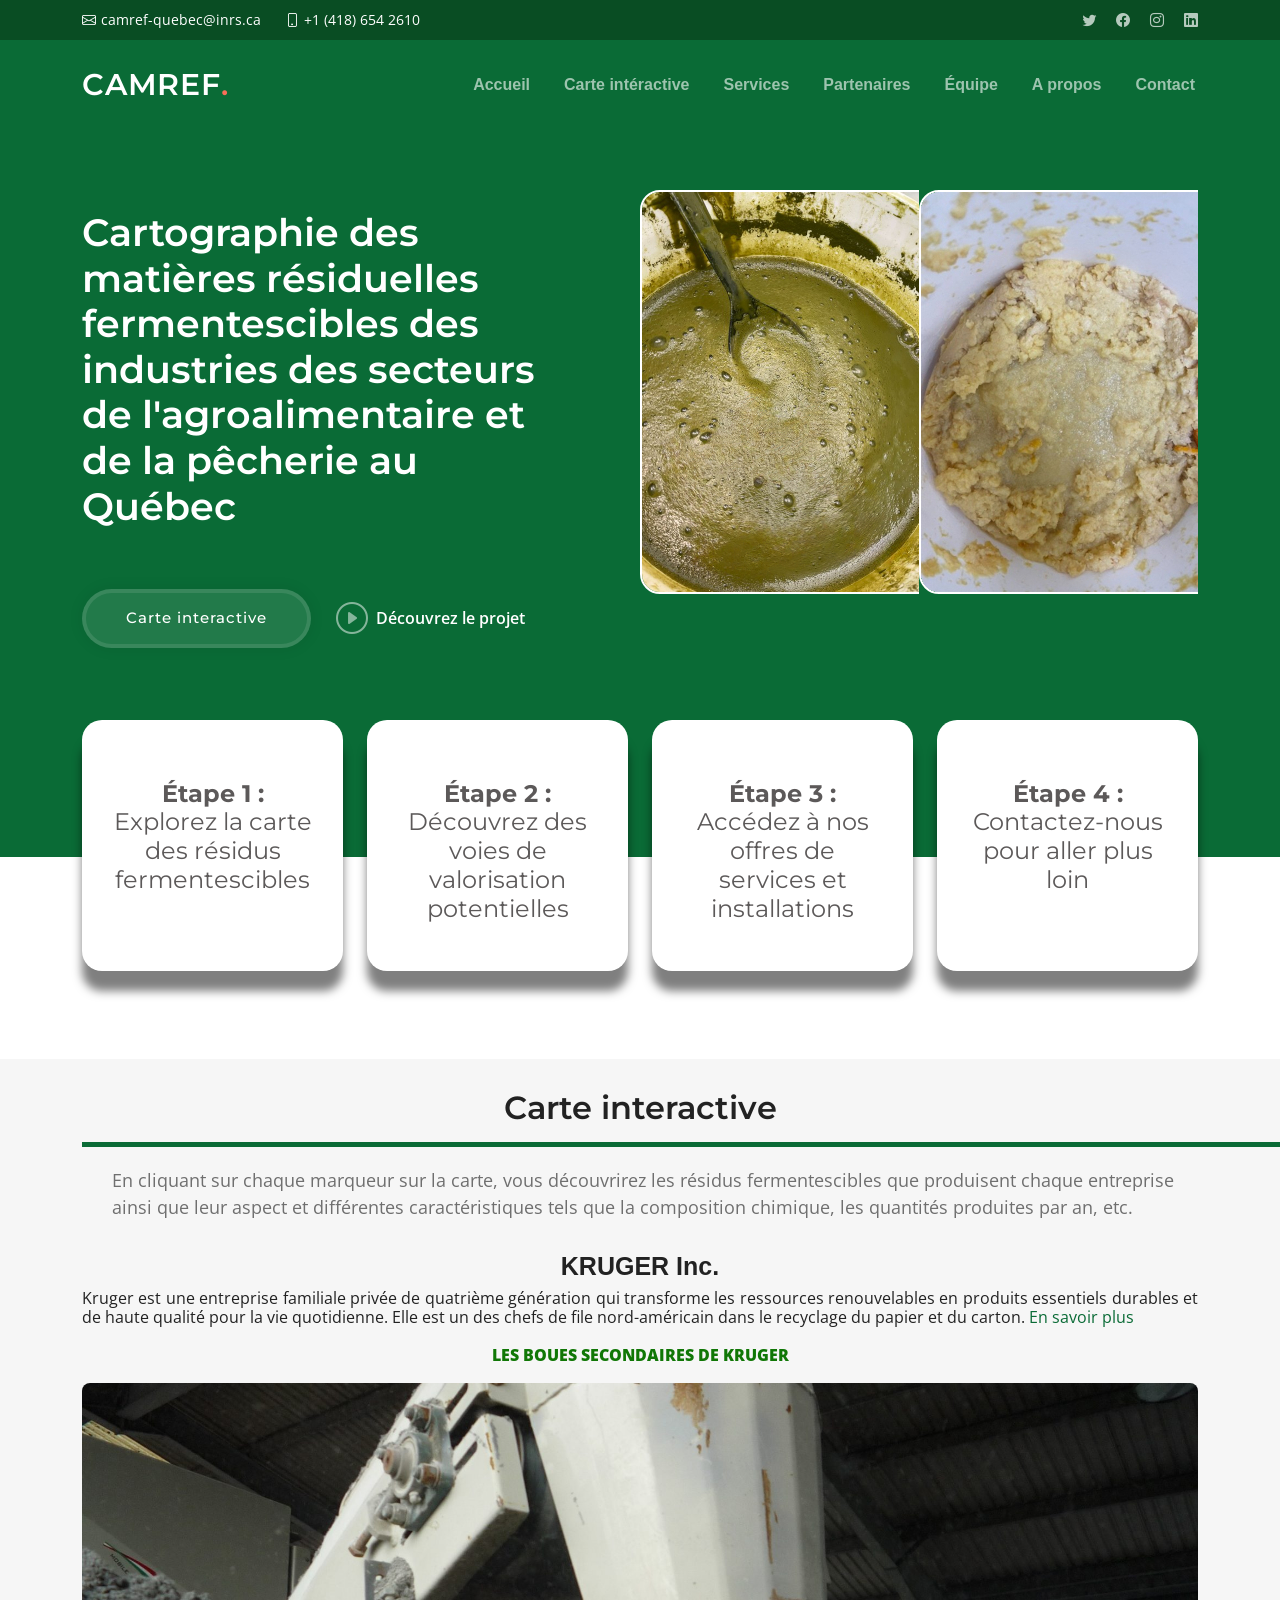
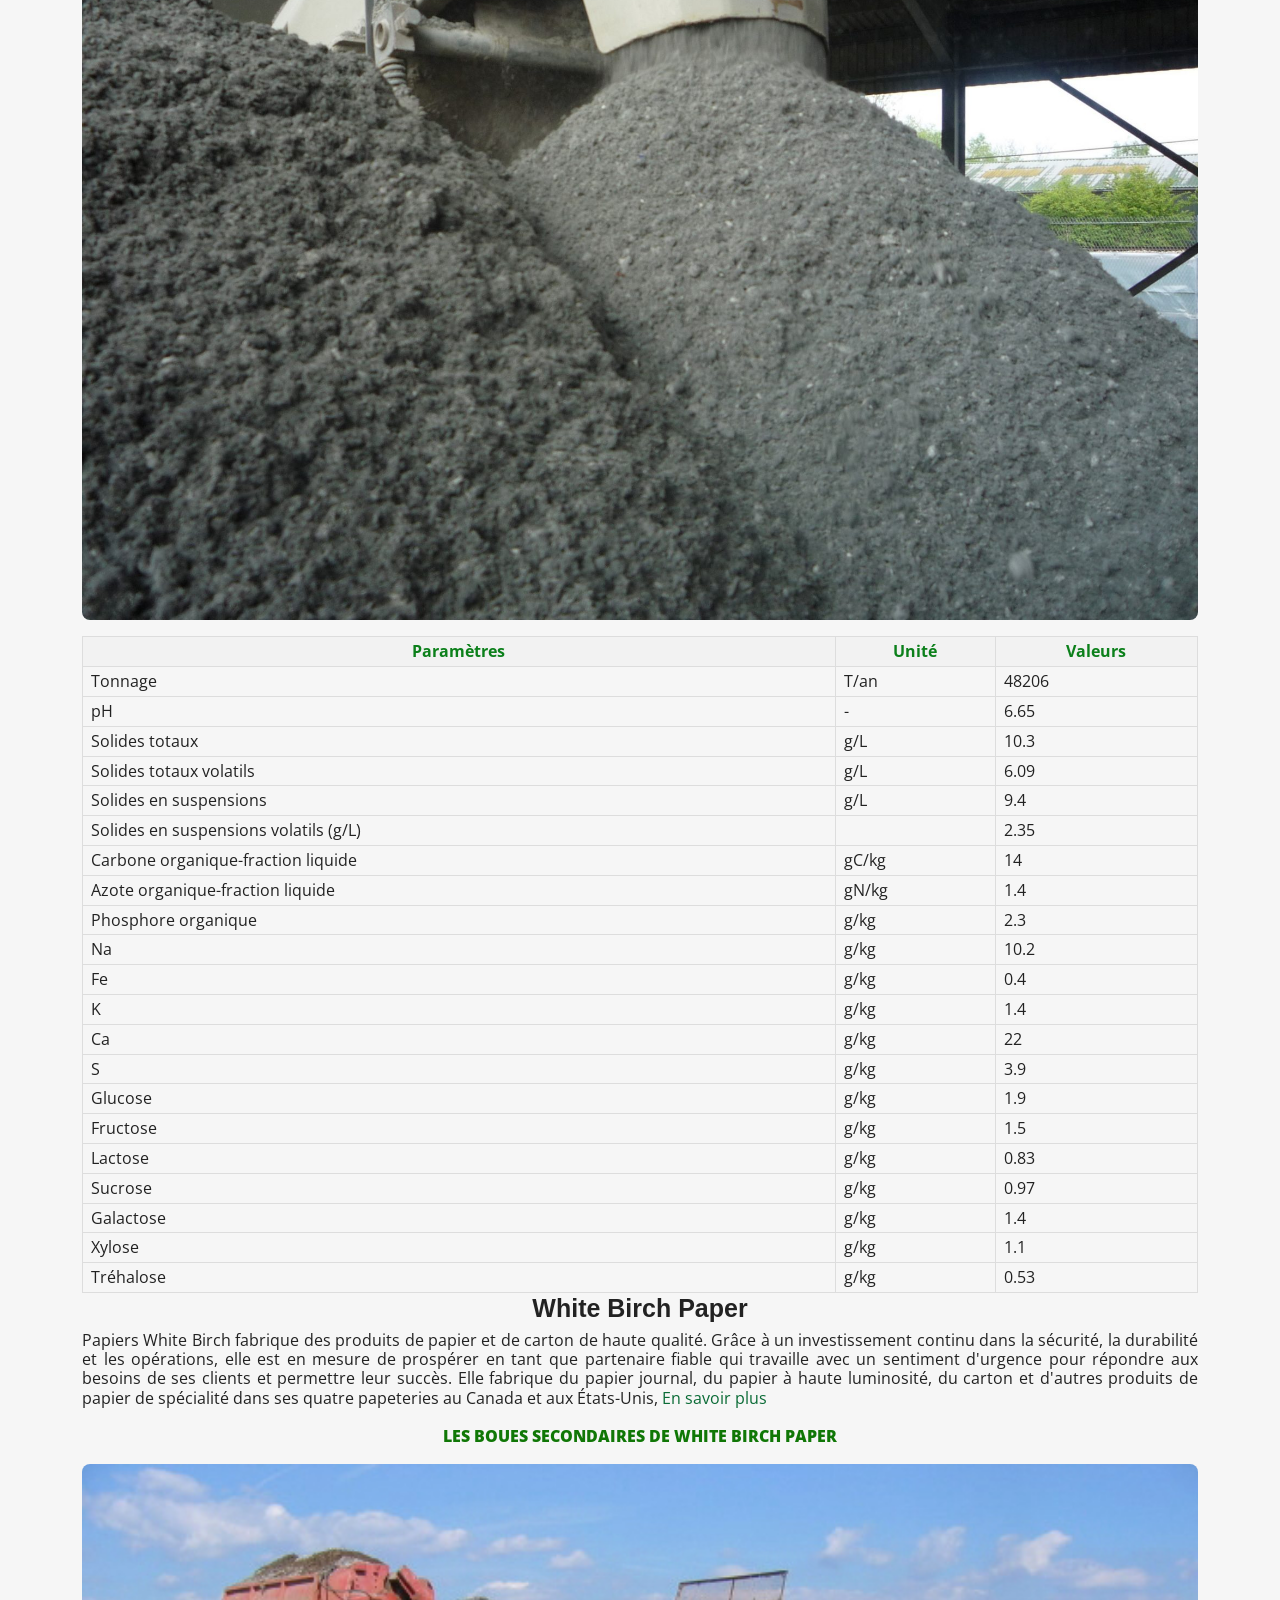
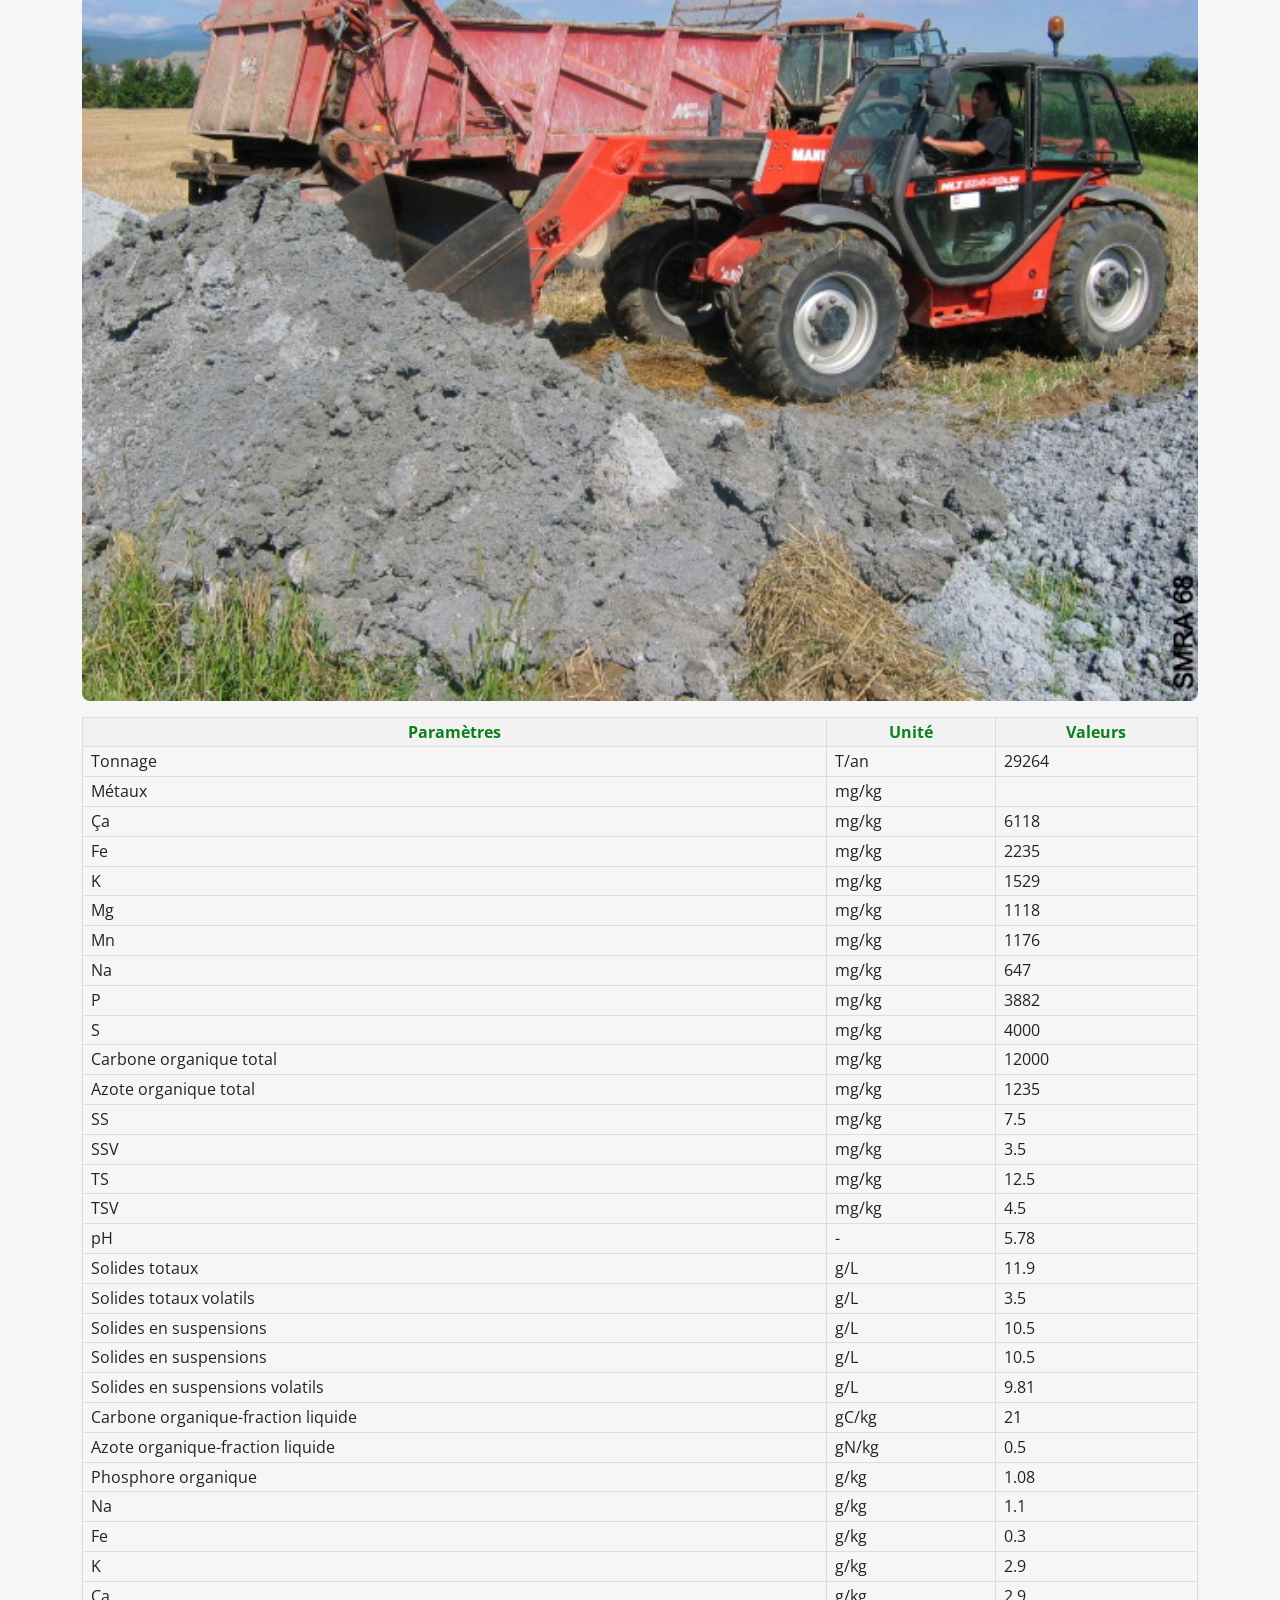
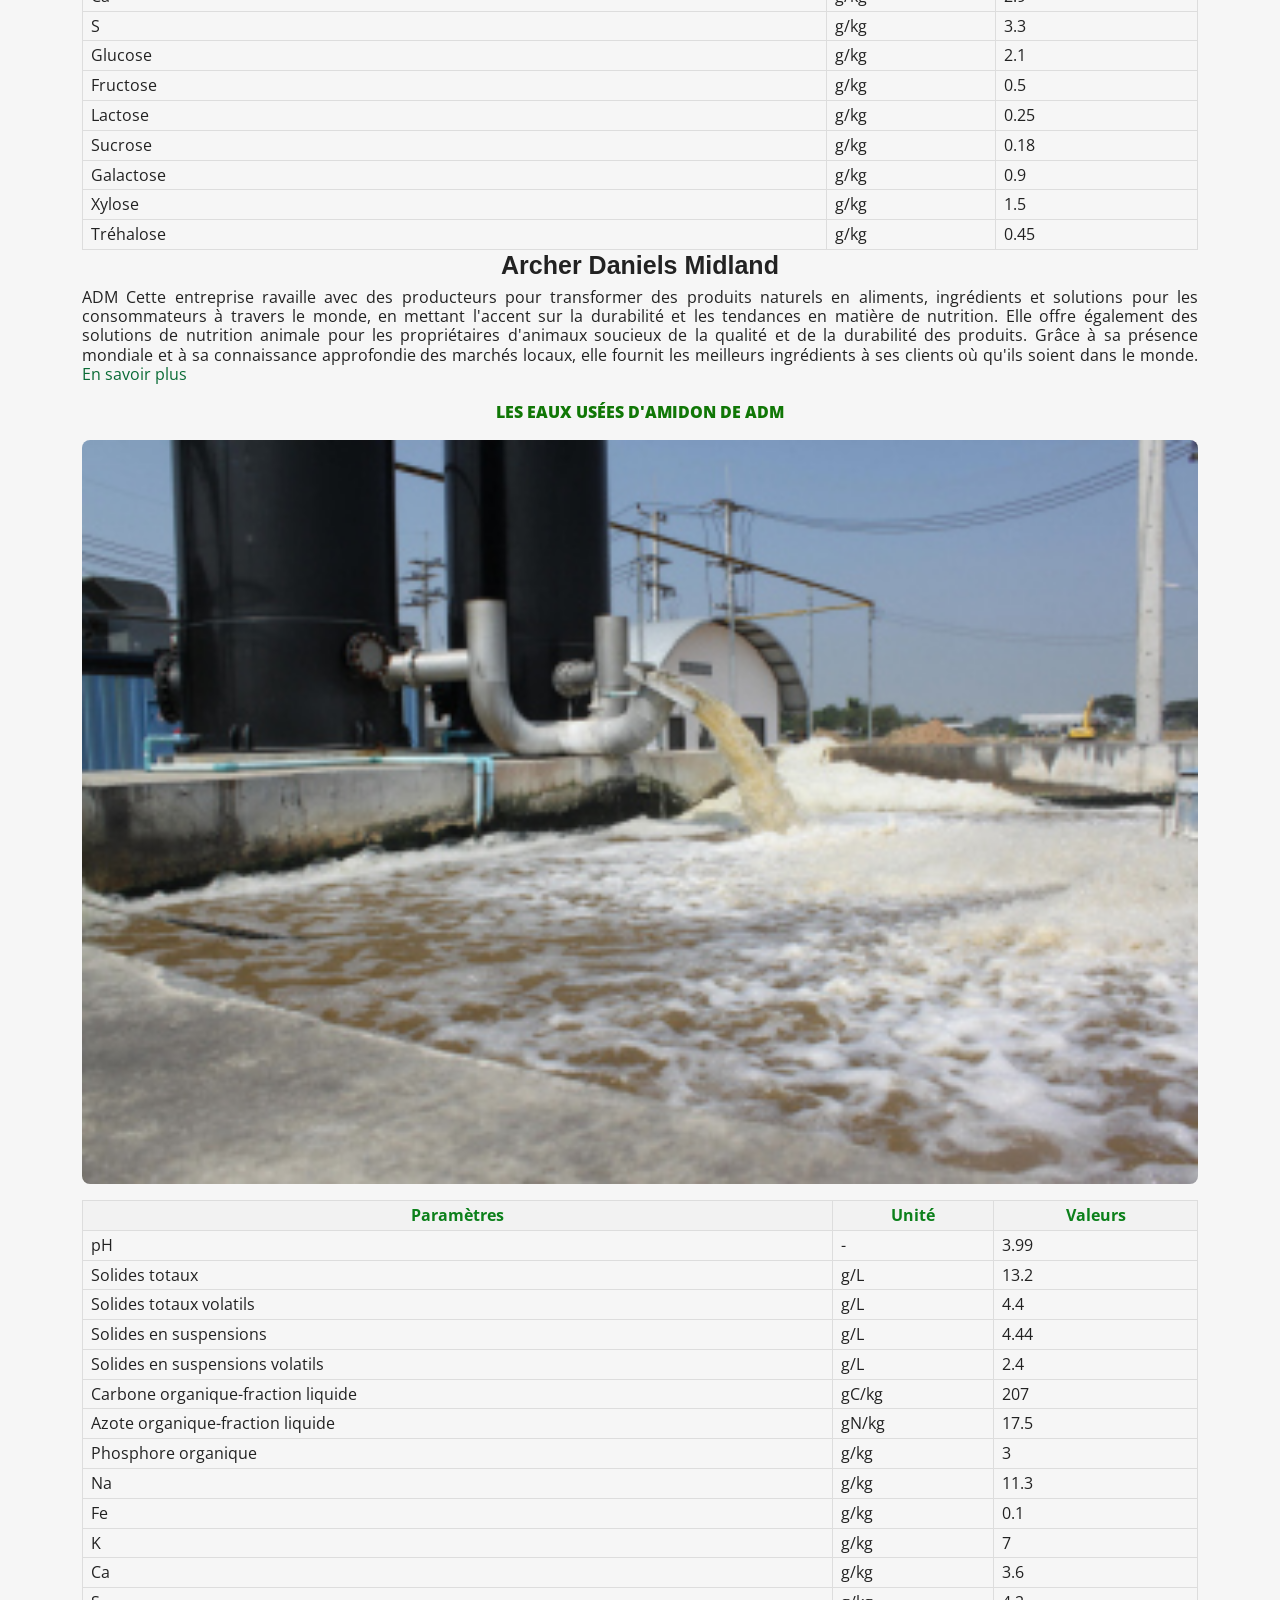
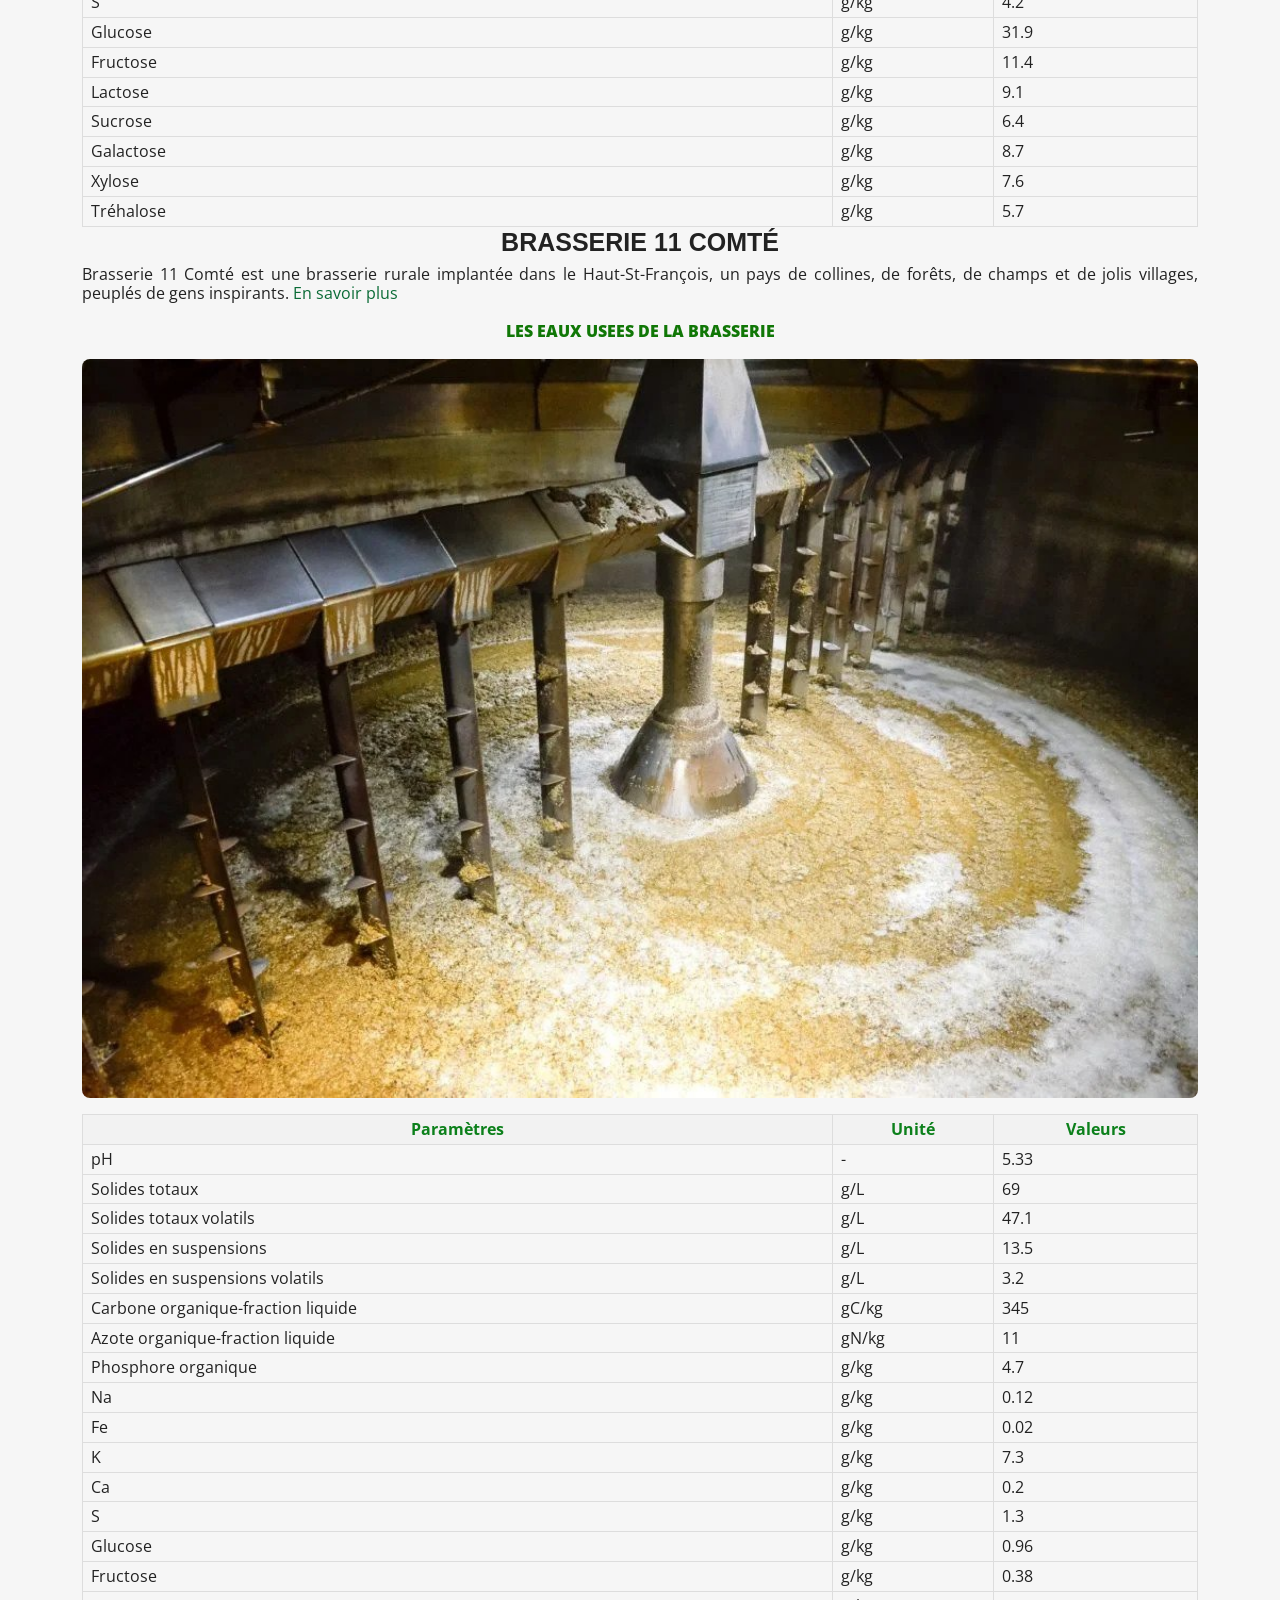
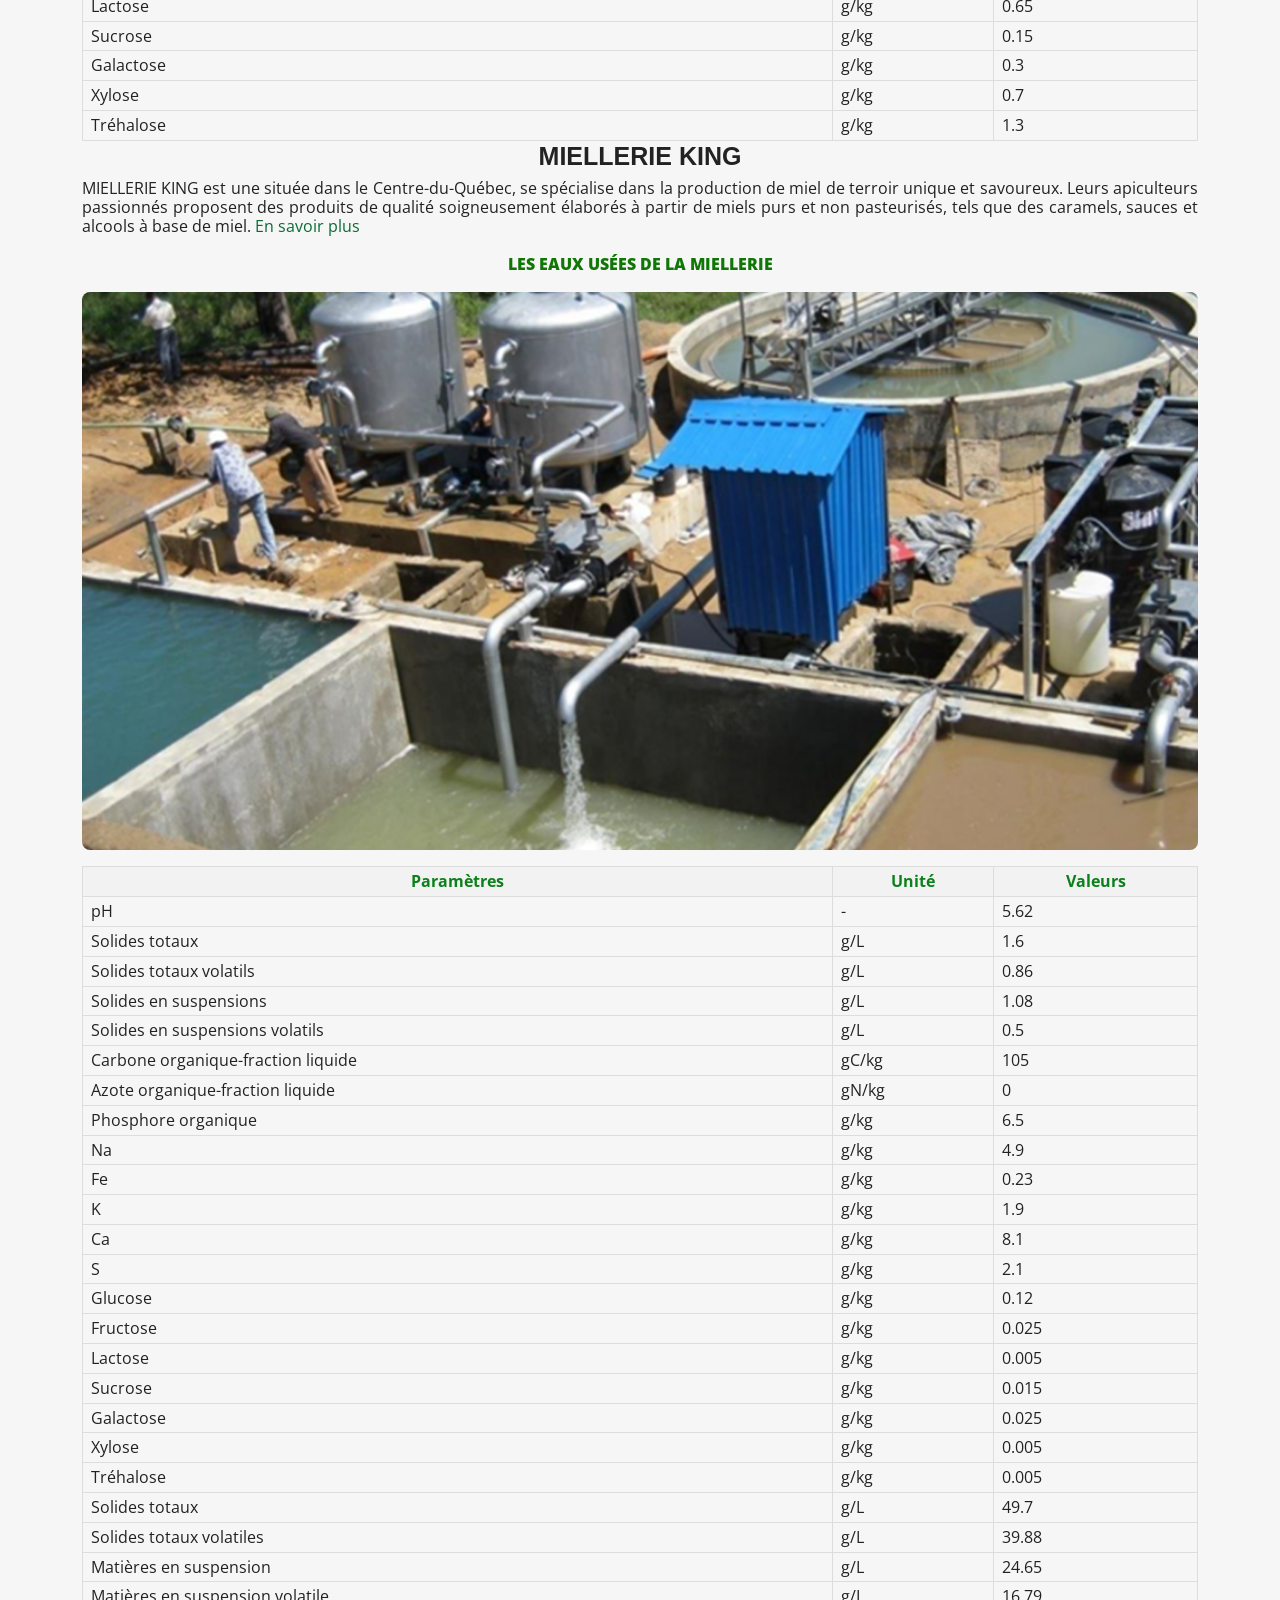
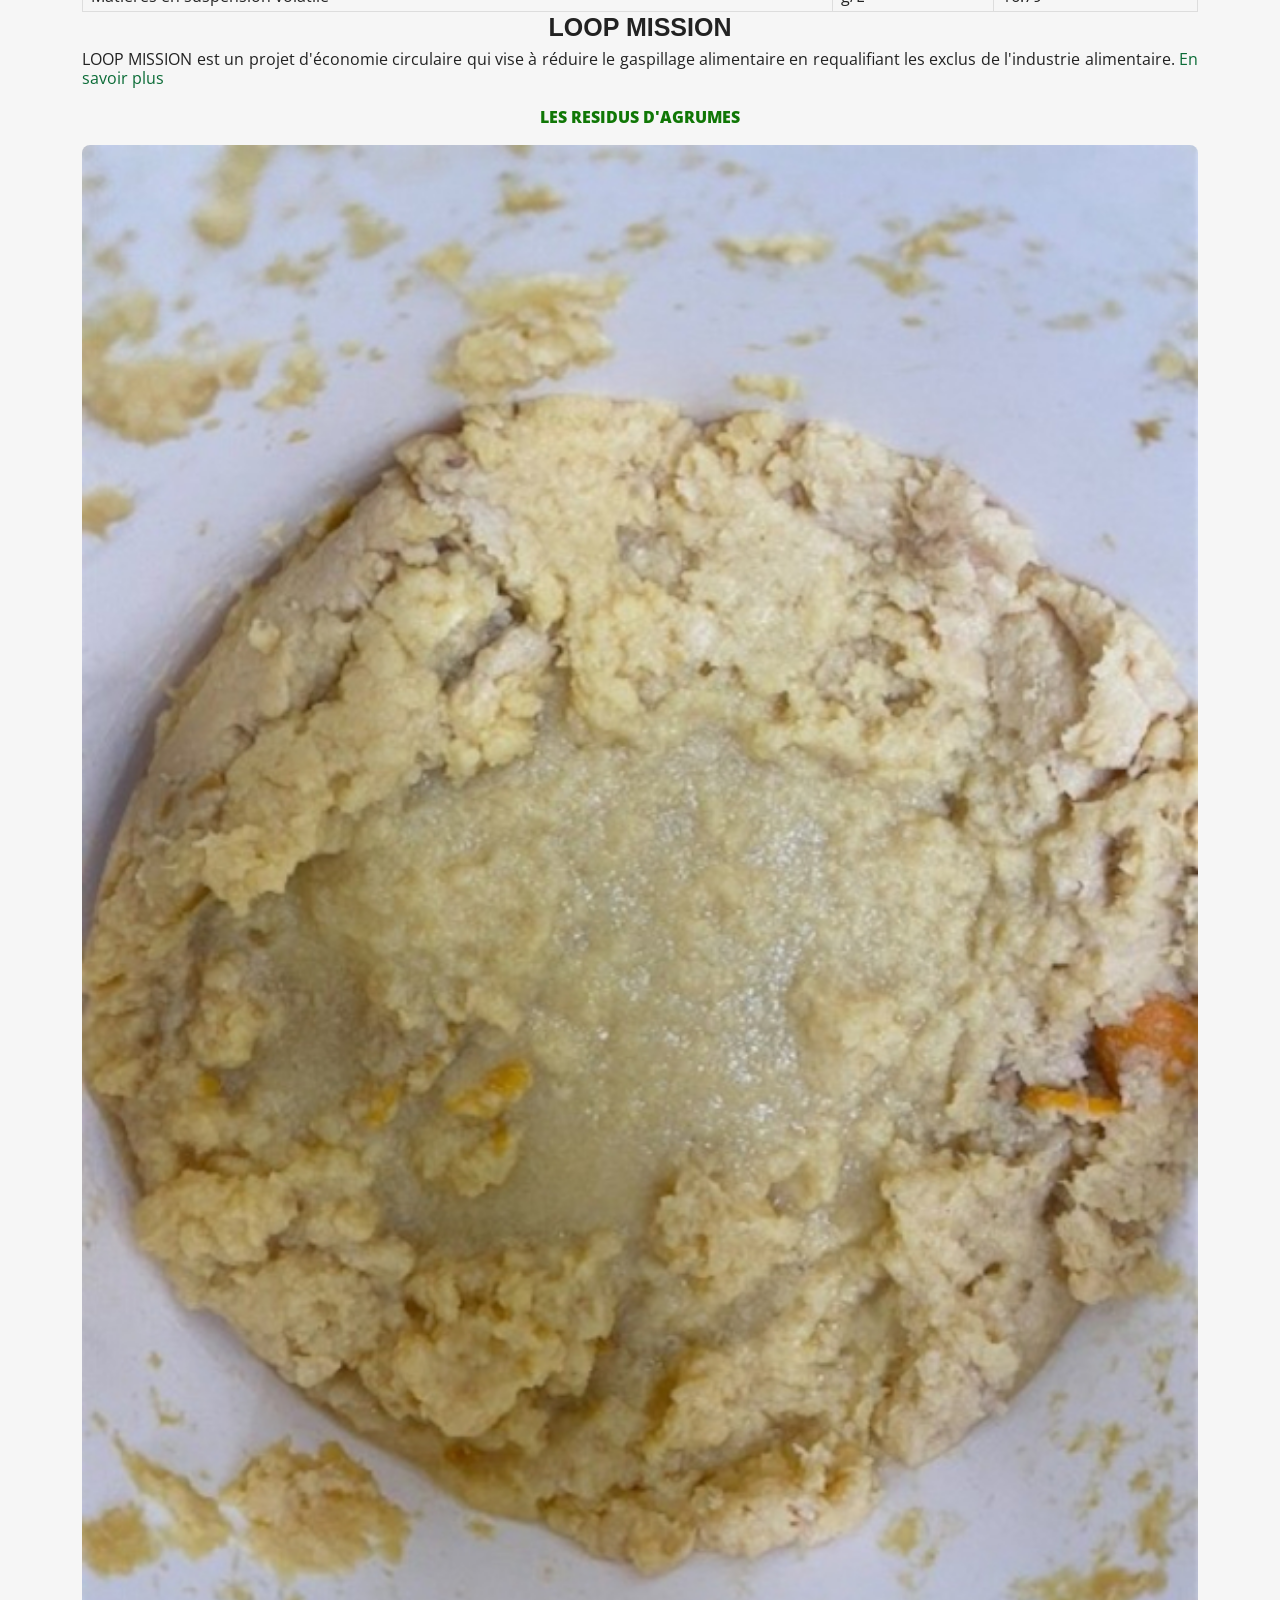
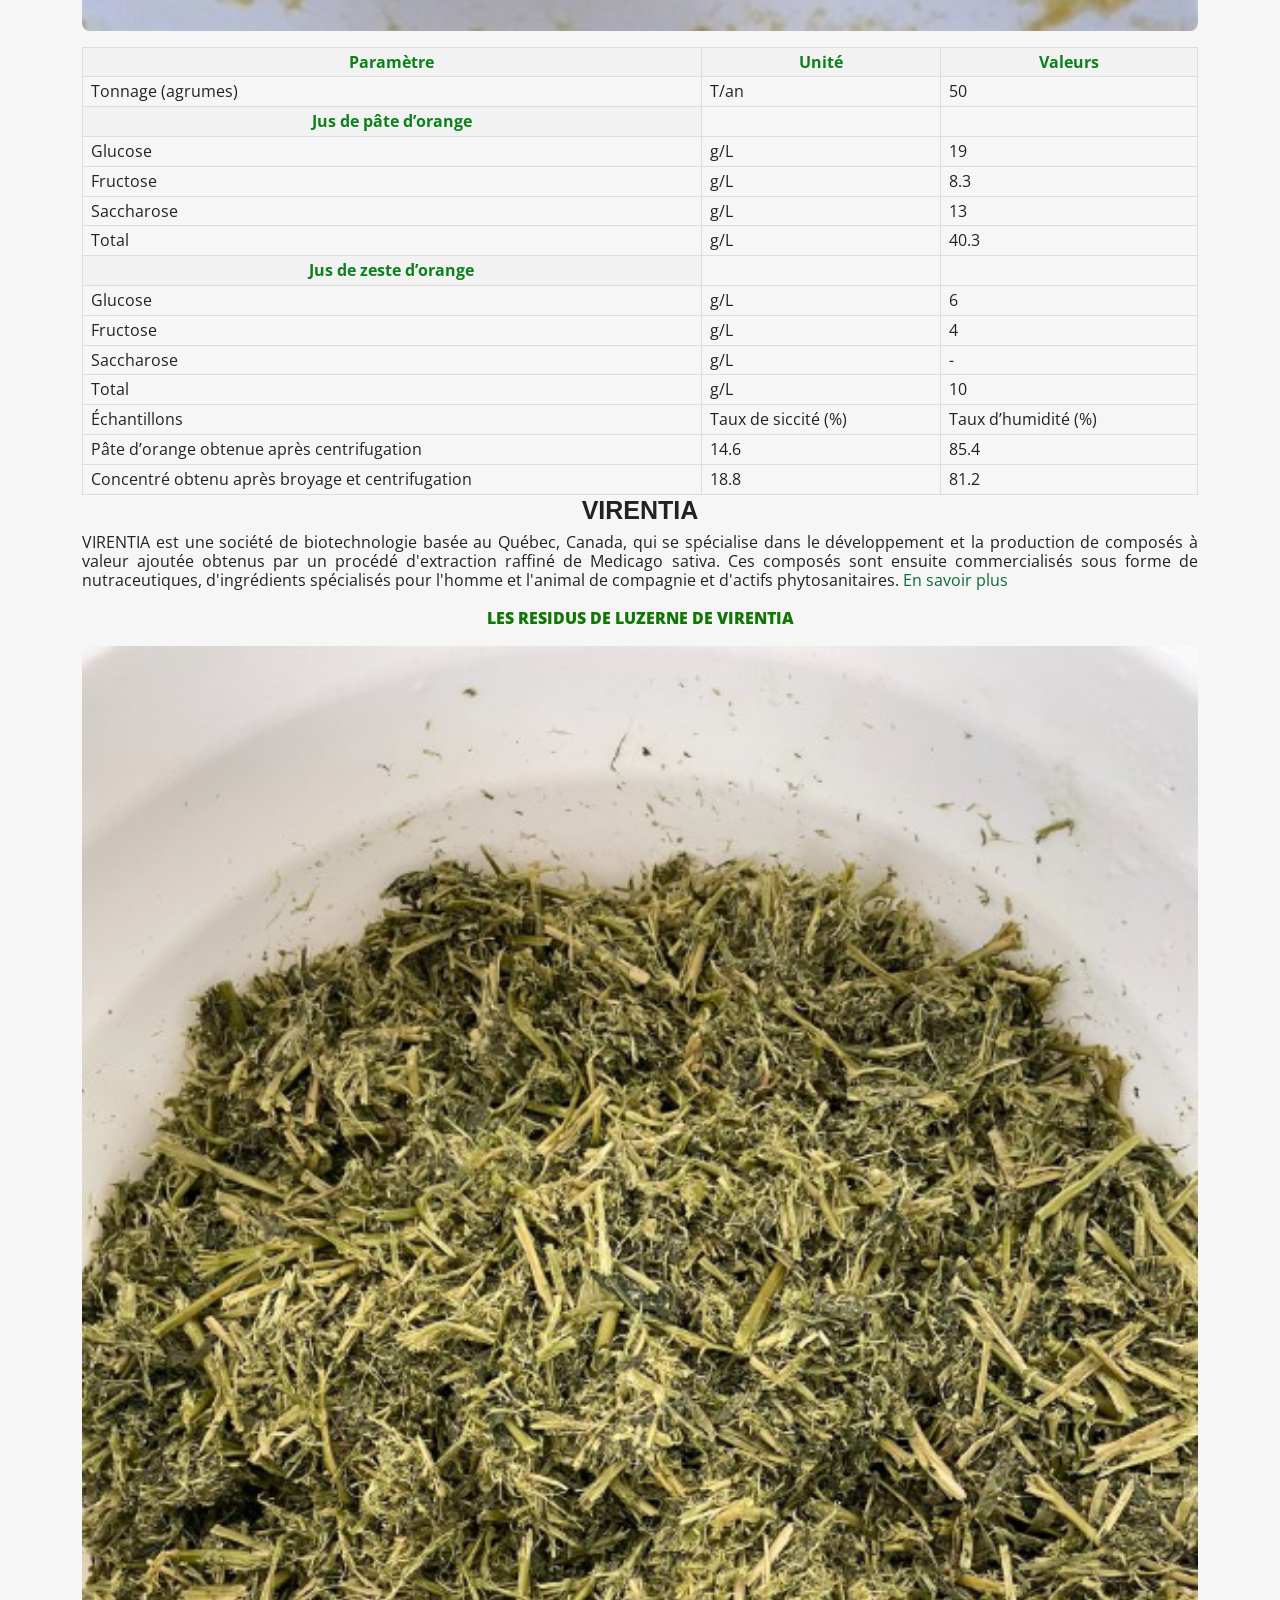
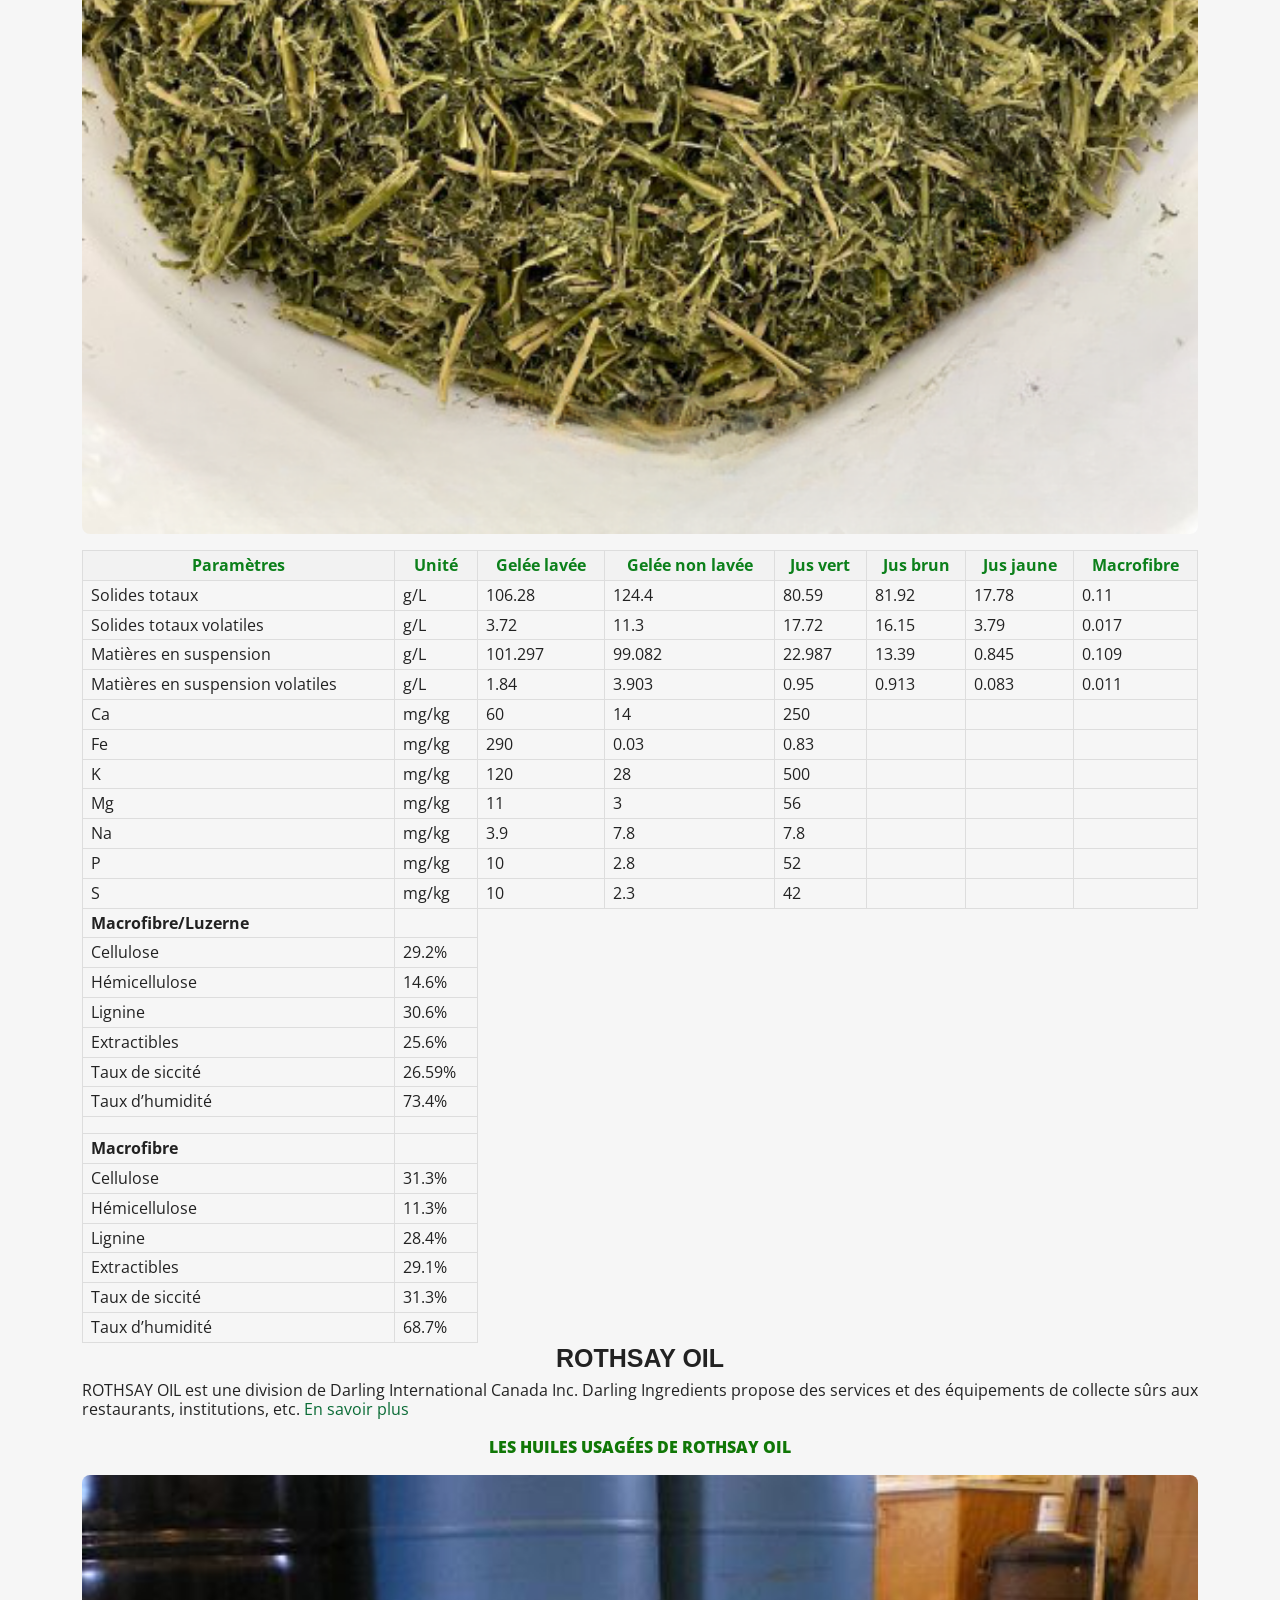
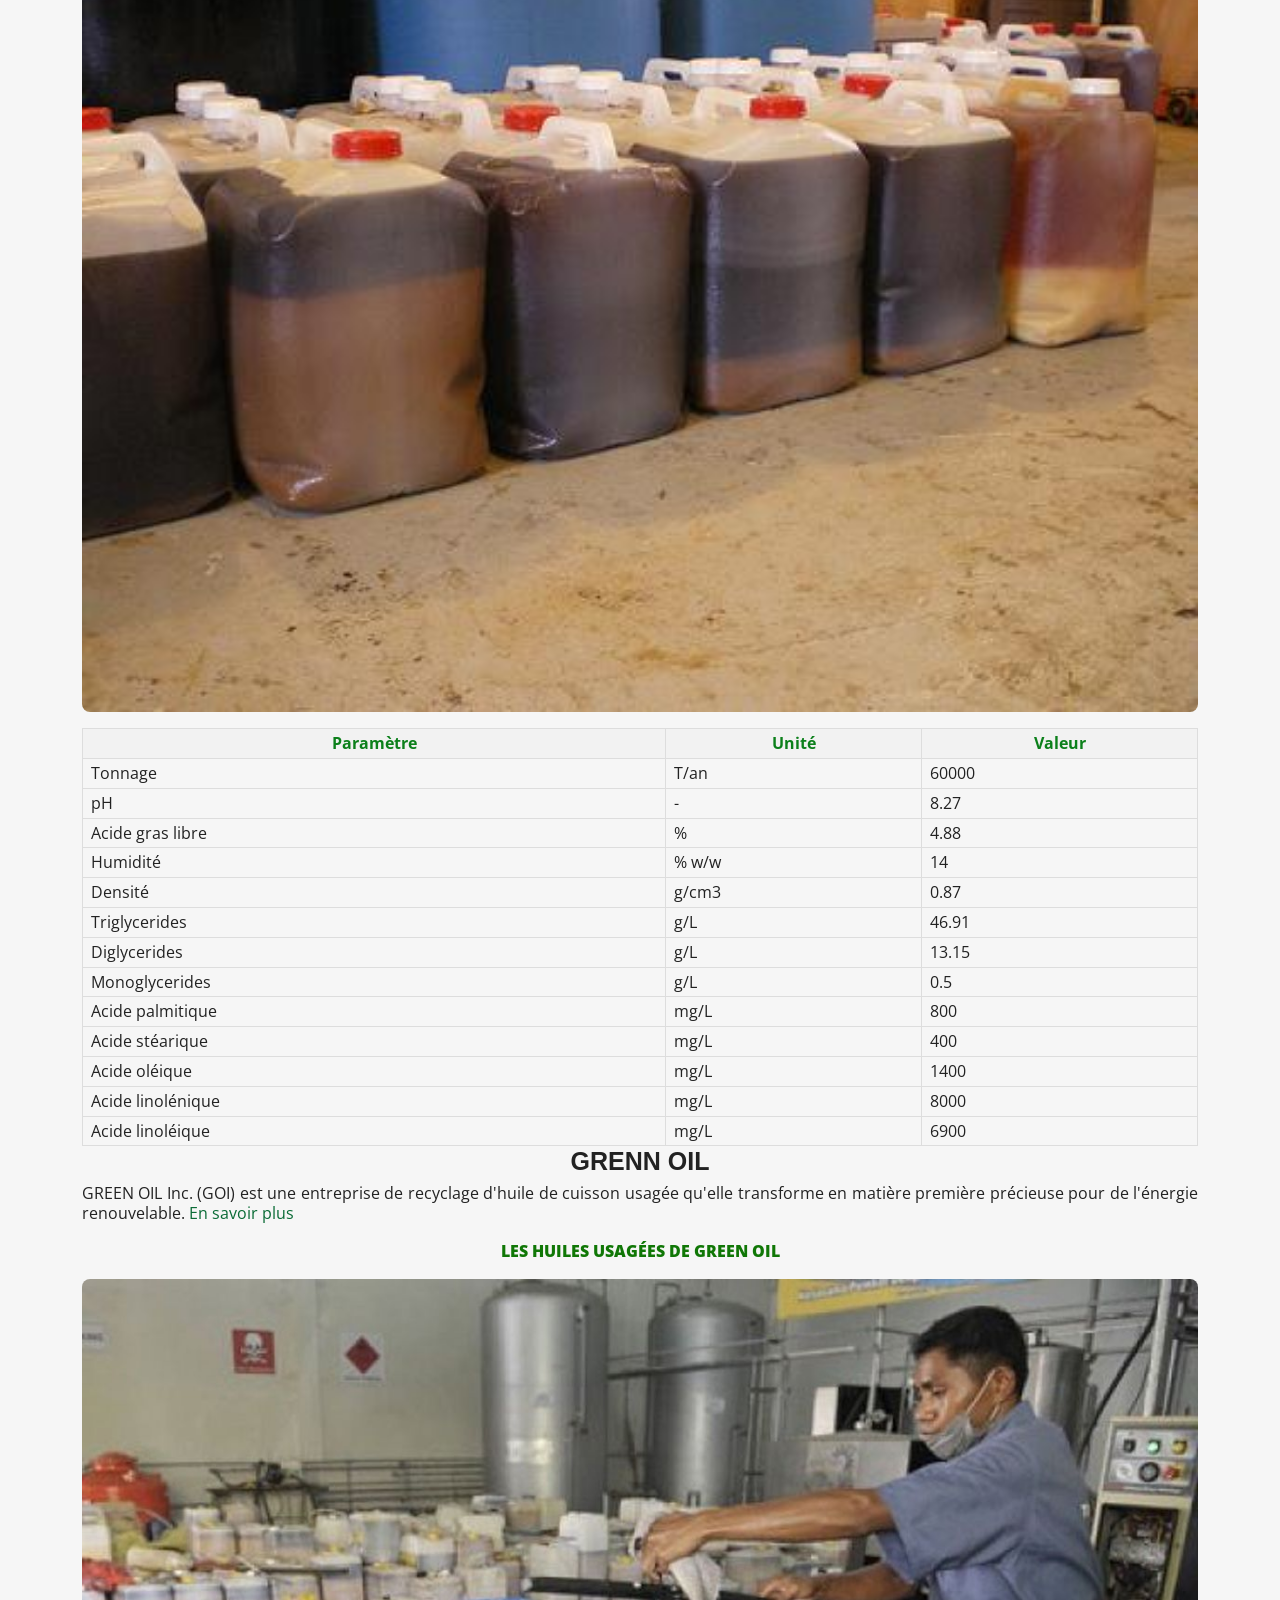
==== index.html @ 477b8f10 "Update index.html" ====
<!DOCTYPE html>
<html lang="fr">

<head>
  <meta charset="utf-8">
  <meta content="width=device-width, initial-scale=1.0" name="viewport">

  <title>camref-quebec</title>
  <meta content="" name="description">
  <meta content="" name="keywords">


    <!-- Inlcusion bibliothèque sidebar -->

 


  <!-- Inlcusion du CSS de bootstrap -->
  <link rel="stylesheet" href="leaflet.css" />
  <link rel="stylesheet" href="myimage.css" />
 
  <!-- Inlcusion du CSS de bootstrap -->
  <link href="https://cdn.jsdelivr.net/npm/bootstrap@5.3.0-alpha1/dist/css/bootstrap.min.css" rel="stylesheet" integrity="sha384-GLhlTQ8iRABdZLl6O3oVMWSktQOp6b7In1Zl3/Jr59b6EGGoI1aFkw7cmDA6j6gD" crossorigin="anonymous">

  <!-- inclusion du JavaScript de Bootstrap -->
  <script src="https://cdn.jsdelivr.net/npm/bootstrap@5.3.0-alpha1/dist/js/bootstrap.bundle.min.js" integrity="sha384-w76AqPfDkMBDXo30jS1Sgez6pr3x5MlQ1ZAGC+nuZB+EYdgRZgiwxhTBTkF7CXvN" crossorigin="anonymous"></script>

    <!-- inclusion du JavaScript de papaparse -->
  <script src="https://cdn.jsdelivr.net/npm/papaparse@5.3.0/papaparse.min.js"></script>
  
  <!-- Favicons -->
  <link href="" rel="icon">
  <link href="assets/img/apple-touch-icon.png" rel="apple-touch-icon">

  <!-- Google Fonts -->
  <link rel="preconnect" href="https://fonts.googleapis.com">
  <link rel="preconnect" href="https://fonts.gstatic.com" crossorigin>
  <link href="https://fonts.googleapis.com/css2?family=Open+Sans:ital,wght@0,300;0,400;0,500;0,600;0,700;1,300;1,400;1,600;1,700&family=Montserrat:ital,wght@0,300;0,400;0,500;0,600;0,700;1,300;1,400;1,500;1,600;1,700&family=Raleway:ital,wght@0,300;0,400;0,500;0,600;0,700;1,300;1,400;1,500;1,600;1,700&display=swap" rel="stylesheet">

  <!-- Vendor CSS Files -->
  <link href="assets/vendor/bootstrap/css/bootstrap.min.css" rel="stylesheet">
  <link href="assets/vendor/bootstrap-icons/bootstrap-icons.css" rel="stylesheet">
  <link href="assets/vendor/aos/aos.css" rel="stylesheet">
  <link href="assets/vendor/glightbox/css/glightbox.min.css" rel="stylesheet">
  <link href="assets/vendor/swiper/swiper-bundle.min.css" rel="stylesheet">
 
  <!-- Inclusion bibliotheque D3 -->
  <script src="https://d3js.org/d3.v7.min.js"></script>

  <!-- Template Main CSS File -->
  <link href="assets/css/main.css" rel="stylesheet">

  <!-- =======================================================
  * Template Name: Impact - v1.2.0
  * Template URL: https://bootstrapmade.com/impact-bootstrap-business-website-template/
  * Author: BootstrapMade.com
  * License: https://bootstrapmade.com/license/
  ======================================================== -->

  <link rel="stylesheet" href="https://cdn.jsdelivr.net/leaflet/1.0.0-rc.1/leaflet.css">
  <link rel="stylesheet" href="../src/L.Control.Sidebar.css" />




  <style>
    body {
        padding: 0;
        margin: 0;
    }

    html, body, #map {
        height: 100%;
    }

    .lorem {
        font-style: italic;
        color: #1a1919;
    }

    body > #sidebar {
        display: none;
    }
</style>













	

</head>

<body>

  <!-- ======= Header ======= -->
  <section id="topbar" class="topbar d-flex align-items-center">
    <div class="container d-flex justify-content-center justify-content-md-between">
      <div class="contact-info d-flex align-items-center">
        <i class="bi bi-envelope d-flex align-items-center"><a href="mailto:contact@example.com">camref-quebec@inrs.ca</a></i>
        <i class="bi bi-phone d-flex align-items-center ms-4"><span>+1 (418) 654 2610 </span></i>
      </div>
      <div class="social-links d-none d-md-flex align-items-center">
        <a href="#" class="twitter"><i class="bi bi-twitter"></i></a>
        <a href="#" class="facebook"><i class="bi bi-facebook"></i></a>
        <a href="#" class="instagram"><i class="bi bi-instagram"></i></a>
        <a href="#" class="linkedin"><i class="bi bi-linkedin"></i></i></a>
      </div>
    </div>
  </section><!-- End Top Bar -->

  <header id="header" class="header d-flex align-items-center">

    <div class="container-fluid container-xl d-flex align-items-center justify-content-between">
      <a href="index.html" class="logo d-flex align-items-center">
        <!-- Uncomment the line below if you also wish to use an image logo -->
        <!-- <img src="assets/img/logo.png" alt=""> -->
        <h1>CAMREF<span>.</span></h1>
      </a>
      <nav id="navbar" class="navbar">
        <ul>
          <li><a href="#">Accueil</a></li>
          <li><a href="#carte-interactive">Carte intéractive</a></li>
          <li><a href="#services">Services</a></li>
          <li><a href="#partenaires">Partenaires</a></li>
          <li><a href="#team">Équipe</a></li>
          <li class="dropdown"><a href="#"><span>A propos</span></a></li>
          <li><a href="#contact">Contact</a></li>
        </ul>
      </nav><!-- .navbar -->

      <i class="mobile-nav-toggle mobile-nav-show bi bi-list"></i>
      <i class="mobile-nav-toggle mobile-nav-hide d-none bi bi-x"></i>

    </div>
  </header><!-- End Header -->
  <!-- End Header -->

  <!-- ======= Hero Section ======= -->
  <section id="hero" class="hero">
    <div class="container position-relative">
      <div class="row gy-4" data-aos="fade-in">
        <div class="col-lg-12 order-1 order-lg-6 d-flex flex-row justify-content text-center text-lg-start">
          <div class="col-lg-12 order-1 order-lg-6 d-flex flex-row justify-content text-center text-lg-start">
            <div> 
            <h2>Cartographie des matières résiduelles fermentescibles des industries des secteurs de l'agroalimentaire et de la pêcherie au Québec </h2>
            <p> </p>
            <div id="boutton-accedez" class="d-flex justify-content-center justify-content-lg-start" style="margin-top:50;">
                <a href="#carte-interactive" class="btn-get-started">Carte interactive</a>
                <a href="" class="glightbox btn-watch-video d-flex align-items-center"><i class="bi bi-play-circle"></i><span>Découvrez le projet</span></a>
              </div>

          </div>
          <div class="col-lg-1 order-2 position-relative" ></div>
          <div class="col-lg-3 order-3 position-relative">
            <div id="carouselExampleAutoplaying" class="carousel slide" data-bs-ride="carousel">
              <div class="carousel-inner">               
                <div class="carousel-item active">
                  <img src="images\Carrousel\carrousel_gelee_lavee_cleanup.jpeg" class="d-block w-5 h-15" alt="...">
                </div>
                <div class="carousel-item">
                  <img src="images\Carrousel\Carrousel_gelee_verte_cleanup.jpeg" class="d-block w-5 h-15" alt="...">
                </div>
                <div class="carousel-item">
                  <img src="images\Carrousel\Carrousel_luzerne_cleanup.jpeg" class="d-block w-5 h-15" alt="...">
                </div>
                
                <div class="carousel-item">
                  <img src="images\Carrousel\Carrousel_jus_jaune_cleanup.jpeg" class="d-block w-5 h-15" alt="...">
                </div>
              </div>

            </div>
          </div>
          <div class="col-lg-3 order-3 position-relative">
            <div id="carouselExampleAutoplaying" class="carousel slide" data-bs-ride="carousel">
              <div class="carousel-inner">
                <div class="carousel-item active">
                  <img src="images\Carrousel\Carrousel_image3.jpeg" class="d-block w-5 h-15" alt="...">
                </div>
                <div class="carousel-item">
                  <img src="images\Carrousel\Carrousel_image2.jpeg" class="d-block w-5 h-15" alt="...">
                </div>
                
                <div class="carousel-item">
                  <img src="images\Carrousel\Carrousel_luzerne_macrofibre_cleanup.jpeg" class="d-block w-5 h-15" alt="...">
                </div>
                <div class="carousel-item">
                  <img src="images\Carrousel\Carrousel_luzerne_microfibre_cleanup.jpeg" class="d-block w-5 h-15" alt="...">
                </div>
              </div>
            </div>
          </div>
        </div>
        </div>
      </div>
    </div>

    <div class="icon-boxes position-relative">
      <div class="container position-relative">
        <div class="row gy-4 mt-5">

          <div class="col-xl-3 col-md-6" data-aos="fade-up" data-aos-delay="100">
            <div class="icon-box">
             
              <h4 class="title"><a href="#carte-interactive" class="stretched-link"> <strong>Étape 1 : </strong><br> Explorez la carte des résidus fermentescibles</a></h4>
            </div>
          </div>
          <!--End Icon Box -->

          <div class="col-xl-3 col-md-6" data-aos="fade-up" data-aos-delay="200">
            <div class="icon-box">
              
              <h4 class="title"><a href="#voies" class="stretched-link"> <strong>Étape 2 :</strong><br> Découvrez des voies de valorisation potentielles </a></h4>
            </div>
          </div>
          <!--End Icon Box -->

          <div class="col-xl-3 col-md-6" data-aos="fade-up" data-aos-delay="300">
            <div class="icon-box">
              <h4 class="title"><a href="#services" class="stretched-link"> <strong>Étape 3 :</strong><br> Accédez à nos offres de services et installations </a></h4>
            </div>
          </div>
          <!--End Icon Box -->

          <div class="col-xl-3 col-md-6" data-aos="fade-up" data-aos-delay="500">
            <div class="icon-box">
         
              <h4 class="title"><a href="#contact" class="stretched-link"> <strong> Étape 4 :</strong> <br> Contactez-nous pour aller plus loin </a></h4>
            </div>
          </div>
          <!--End Icon Box -->

        </div>
      </div>
    </div>

    </div>
  </section>
  <!-- End Hero Section -->

  <!-- ======= Carte interactive Section ======= -->
  <section id="carte-interactive" class="carte-interactive sections-bg">
        <div class="container" data-aos="fade-up">
  
          <div class="section-header">
            <h2>Carte interactive</h2>
            <p style="margin-left: 30px;  text-align: left; font-size: large;">
             En cliquant sur chaque marqueur sur la carte, vous découvrirez les résidus fermentescibles que produisent chaque entreprise ainsi que leur aspect et différentes caractéristiques tels que la composition chimique, les quantités produites par an, etc.
            </p>
          </div>

  <!-- création des div sidebarX -->







    <!-- création du contenu de la sidebar de kruger -->

          <div id="sidebar1">
            <h1 style="text-align: center; font-family:'Segoe UI', Tahoma, Geneva, Verdana, sans-serif; font-size: 25px ; font-weight: 800;">KRUGER Inc.</h1>
            <p style="text-align: justify; line-height: 1.2;"> Kruger est une entreprise familiale privée de quatrième génération qui transforme 
              les ressources renouvelables en produits essentiels durables et de haute qualité pour la vie quotidienne. 
              Elle est un des chefs de file nord-américain dans le recyclage du papier et du carton. <a href="https://www.kruger.com/">En savoir plus</a></p>
            <p style="color:rgb(16, 119, 6); text-align: center; font-weight: 800;"> LES BOUES SECONDAIRES DE KRUGER </p>
              <img src="imageinternet\bouesecondairespapeetpapier.jpg" alt="Boue secondaire" style="width:100% ; height: auto ; border-radius: 8px; border-color: black; border: 10px;">
    <p></p>
            <table>
              <thead>
                <tr>
                  <th>Paramètres</th>
                  <th>Unité</th>
                  <th>Valeurs</th>
                </tr>
              </thead>
              <tbody>
                <tr>
                  <td>Tonnage</td>
                  <td>T/an</td>
                  <td>48206</td>
                </tr>
                <tr>
                  <td>pH</td>
                  <td>-</td>
                  <td>6.65</td>
                </tr>
                <tr>
                  <td>Solides totaux</td>
                  <td>g/L</td>
                  <td>10.3</td>
                </tr>
                <tr>
                  <td>Solides totaux volatils</td>
                  <td>g/L</td>
                  <td>6.09</td>
                </tr>
                <tr>
                  <td>Solides en suspensions</td>
                  <td>g/L</td>
                  <td>9.4</td>
                </tr>
                <tr>
                  <td>Solides en suspensions volatils (g/L)</td>
                  <td></td>
                  <td>2.35</td>
                </tr>
                <tr>
                  <td>Carbone organique-fraction liquide</td>
                  <td>gC/kg</td>
                  <td>14</td>
                </tr>
                <tr>
                  <td>Azote organique-fraction liquide</td>
                  <td>gN/kg</td>
                  <td>1.4</td>
                </tr>
                <tr>
                  <td>Phosphore organique</td>
                  <td>g/kg</td>
                  <td>2.3</td>
                </tr>
                <tr>
                  <td>Na</td>
                  <td>g/kg</td>
                  <td>10.2</td>
                </tr>
                <tr>
                  <td>Fe</td>
                  <td>g/kg</td>
                  <td>0.4</td>
                </tr>
                <tr>
                  <td>K</td>
                  <td>g/kg</td>
                  <td>1.4</td>
                </tr>
                <tr>
                  <td>Ca</td>
                  <td>g/kg</td>
                  <td>22</td>
                </tr>
                <tr>
                  <td>S</td>
                  <td>g/kg</td>
                  <td>3.9</td>
                </tr>
                <tr>
                  <td>Glucose</td>
                  <td>g/kg</td>
                  <td>1.9</td>
                </tr>
                <tr>
                  <td>Fructose</td>
                  <td>g/kg</td>
                  <td>1.5</td>
                </tr>
                <tr>
                  <td>Lactose</td>
                  <td>g/kg</td>
                  <td>0.83</td>
                </tr>
                <tr>
                  <td>Sucrose</td>
                  <td>g/kg</td>
                  <td>0.97</td>
                </tr>
                <tr>
                  <td>Galactose</td>
                  <td>g/kg</td>
                  <td>1.4</td>
                </tr>
                <tr>
                  <td>Xylose</td>
                  <td>g/kg</td>
                  <td>1.1</td>
                </tr>
                <tr>
                  <td>Tréhalose</td>
                  <td>g/kg</td>
                  <td>0.53</td>
                </tr>
              </tbody>
            </table>
            </div>

    <!-- création du contenu de la sidebar de white birch -->

    <div id="sidebar2">
      <h1 style="text-align: center; font-family:'Segoe UI', Tahoma, Geneva, Verdana, sans-serif; font-size: 25px ; font-weight: 800;">White Birch Paper</h1>
      <p style="text-align: justify; line-height: 1.2;"> Papiers White Birch fabrique des
         produits de papier et de carton de haute qualité. Grâce à un investissement continu 
         dans la sécurité, la durabilité et les opérations, elle est en mesure de 
         prospérer en tant que partenaire fiable qui travaille avec un sentiment 
         d'urgence pour répondre aux besoins de ses clients et permettre leur succès. Elle
         fabrique du papier journal, du papier à haute luminosité, du carton et d'autres
          produits de papier de spécialité dans ses quatre papeteries au Canada et aux États-Unis, 
          <a href="https://whitebirchpaper.com/">En savoir plus</a></p>
      <p style="color:rgb(16, 119, 6); text-align: center; font-weight: 800;"> LES BOUES SECONDAIRES DE WHITE BIRCH PAPER </p>
        <img src="imageinternet\bouesecondairespapeetpapierwbp.jpg" alt="Boue secondaire" style="width:100% ; height: auto ; border-radius: 8px; border-color: black; border: 10px;">
<p></p>
            <table>
              <tr>
                <th>Paramètres</th>
                <th>Unité</th>
                <th>Valeurs</th>
              </tr>
              <tr>
                <td>Tonnage</td>
                <td>T/an</td>
                <td>29264</td>
              </tr>
              <tr>
                <td>Métaux</td>
                <td>mg/kg</td>
                <td></td>
              </tr>
              <tr>
                <td>Ça</td>
                <td>mg/kg</td>
                <td>6118</td>
              </tr>
              <tr>
                <td>Fe</td>
                <td>mg/kg</td>
                <td>2235</td>
              </tr>
              <tr>
                <td>K</td>
                <td>mg/kg</td>
                <td>1529</td>
              </tr>
              <tr>
                <td>Mg</td>
                <td>mg/kg</td>
                <td>1118</td>
              </tr>
              <tr>
                <td>Mn</td>
                <td>mg/kg</td>
                <td>1176</td>
              </tr>
              <tr>
                <td>Na</td>
                <td>mg/kg</td>
                <td>647</td>
              </tr>
              <tr>
                <td>P</td>
                <td>mg/kg</td>
                <td>3882</td>
              </tr>
              <tr>
                <td>S</td>
                <td>mg/kg</td>
                <td>4000</td>
              </tr>
              <tr>
                <td>Carbone organique total</td>
                <td>mg/kg</td>
                <td>12000</td>
              </tr>
              <tr>
                <td>Azote organique total</td>
                <td>mg/kg</td>
                <td>1235</td>
              </tr>
              <tr>
                <td>SS</td>
                <td>mg/kg</td>
                <td>7.5</td>
              </tr>
              <tr>
                <td>SSV</td>
                <td>mg/kg</td>
                <td>3.5</td>
              </tr>
              <tr>
                <td>TS</td>
                <td>mg/kg</td>
                <td>12.5</td>
              </tr>
              <tr>
                <td>TSV</td>
                <td>mg/kg</td>
                <td>4.5</td>
              </tr>
              <tr>
                <td>pH</td>
                <td>-</td>
                <td>5.78</td>
              </tr>
              <tr>
                <td>Solides totaux</td>
                <td>g/L</td>
                <td>11.9</td>
              </tr>
              <tr>
                <td>Solides totaux volatils</td>
                <td>g/L</td>
                <td>3.5</td>
              </tr>
              <tr>
                <td>Solides en suspensions</td>
                <td>g/L</td>
                <td>10.5</td>
              </tr>
              <tr>
                <td>Solides en suspensions</td>
                <td>g/L</td>
                <td>10.5</td>
              </tr>
              <tr>
                <td>Solides en suspensions volatils</td>
                <td>g/L</td>
                <td>9.81</td>
              </tr>
              <tr>
                <td>Carbone organique-fraction liquide</td>
                <td>gC/kg</td>
                <td>21</td>
              </tr>
              <tr>
                <td>Azote organique-fraction liquide</td>
                <td>gN/kg</td>
                <td>0.5</td>
              </tr>
              <tr>
                <td>Phosphore organique</td>
                <td>g/kg</td>
                <td>1.08</td>
              </tr>
              <tr>
                <td>Na</td>
                <td>g/kg</td>
                <td>1.1</td>
              </tr>
              <tr>
                <td>Fe</td>
                <td>g/kg</td>
                <td>0.3</td>
              </tr>
              <tr>
                <td>K</td>
                <td>g/kg</td>
                <td>2.9</td>
              </tr>
              <tr>
                <td>Ca</td>
                <td>g/kg</td>
                <td>2.9</td>
              </tr>
              <tr>
                <td>S</td>
                <td>g/kg</td>
                <td>3.3</td>
              </tr>
              <tr>
                <td>Glucose</td>
                <td>g/kg</td>
                <td>2.1</td>
              </tr>
              <tr>
                <td>Fructose</td>
                <td>g/kg</td>
                <td>0.5</td>
              </tr>
              <tr>
                <td>Lactose</td>
                <td>g/kg</td>
                <td>0.25</td>
              </tr>
              <tr>
                <td>Sucrose</td>
                <td>g/kg</td>
                <td>0.18</td>
              </tr>
              <tr>
                <td>Galactose</td>
                <td>g/kg</td>
                <td>0.9</td>
              </tr>
              <tr>
                <td>Xylose</td>
                <td>g/kg</td>
                <td>1.5</td>
              </tr>
              <tr>
                <td>Tréhalose</td>
                <td>g/kg</td>
                <td>0.45</td>
              </tr>
            </table>
          </div>





    <!-- création du contenu de la sidebar de AMD -->

    <div id="sidebar3">
      <h1 style="text-align: center; font-family:'Segoe UI', Tahoma, Geneva, Verdana, sans-serif; font-size: 25px ; font-weight: 800;">Archer Daniels Midland</h1>
      <p style="text-align: justify; line-height: 1.2;"> ADM Cette entreprise 
        ravaille avec des producteurs pour transformer des produits naturels en
         aliments, ingrédients et solutions pour les consommateurs à travers le 
         monde, en mettant l'accent sur la durabilité et les tendances en matière
          de nutrition. Elle offre également des solutions de nutrition animale 
          pour les propriétaires d'animaux soucieux de la qualité et de la durabilité
           des produits. Grâce à sa présence mondiale et à sa connaissance approfondie
            des marchés locaux, elle fournit les meilleurs ingrédients à ses clients 
            où qu'ils soient dans le monde.
          <a href="https://www.adm.com/en-us/">En savoir plus</a></p>
      <p style="color:rgb(16, 119, 6); text-align: center; font-weight: 800;"> LES EAUX USÉES D'AMIDON DE ADM</p>
        <img src="imageinternet\starchwastewater.jpg" alt="Eau usées d'amidon" style="width:100% ; height: auto ; border-radius: 8px; border-color: black; border: 10px;">
<p></p>
      <table>
        <thead>
          <tr>
            <th>Paramètres</th>
            <th>Unité</th>
            <th>Valeurs</th>
          </tr>
        </thead>
        <tbody>
          <tr>
            <td>pH</td>
            <td>-</td>
            <td>3.99</td>
          </tr>
          <tr>
            <td>Solides totaux</td>
            <td>g/L</td>
            <td>13.2</td>
          </tr>
          <tr>
            <td>Solides totaux volatils</td>
            <td>g/L</td>
            <td>4.4</td>
          </tr>
          <tr>
            <td>Solides en suspensions</td>
            <td>g/L</td>
            <td>4.44</td>
          </tr>
          <tr>
            <td>Solides en suspensions volatils</td>
            <td>g/L</td>
            <td>2.4</td>
          </tr>
          <tr>
            <td>Carbone organique-fraction liquide</td>
            <td>gC/kg</td>
            <td>207</td>
          </tr>
          <tr>
            <td>Azote organique-fraction liquide</td>
            <td>gN/kg</td>
            <td>17.5</td>
          </tr>
          <tr>
            <td>Phosphore organique</td>
            <td>g/kg</td>
            <td>3</td>
          </tr>
          <tr>
            <td>Na</td>
            <td>g/kg</td>
            <td>11.3</td>
          </tr>
          <tr>
            <td>Fe</td>
            <td>g/kg</td>
            <td>0.1</td>
          </tr>
          <tr>
            <td>K</td>
            <td>g/kg</td>
            <td>7</td>
          </tr>
          <tr>
            <td>Ca</td>
            <td>g/kg</td>
            <td>3.6</td>
          </tr>
          <tr>
            <td>S</td>
            <td>g/kg</td>
            <td>4.2</td>
          </tr>
          <tr>
            <td>Glucose</td>
            <td>g/kg</td>
            <td>31.9</td>
          </tr>
          <tr>
            <td>Fructose</td>
            <td>g/kg</td>
            <td>11.4</td>
          </tr>
          <tr>
            <td>Lactose</td>
            <td>g/kg</td>
            <td>9.1</td>
          </tr>
          <tr>
            <td>Sucrose</td>
            <td>g/kg</td>
            <td>6.4</td>
          </tr>
          <tr>
            <td>Galactose</td>
            <td>g/kg</td>
            <td>8.7</td>
          </tr>
          <tr>
            <td>Xylose</td>
            <td>g/kg</td>
            <td>7.6</td>
          </tr>
          <tr>
            <td>Tréhalose</td>
            <td>g/kg</td>
            <td>5.7</td>
          </tr>
        </table>
      </div>


            

    <!-- création du contenu de la sidebar de BRASSERIE 11 COMTE -->

    <div id="sidebar4">
      <h1 style="text-align: center; font-family:'Segoe UI', Tahoma, Geneva, Verdana, sans-serif; font-size: 25px ; font-weight: 800;">BRASSERIE 11 COMTÉ</h1>
      <p style="text-align: justify; line-height: 1.2;"> Brasserie 11 Comté est une brasserie
         rurale implantée dans le Haut-St-François, un pays de collines, de forêts,
          de champs et de jolis villages, peuplés de gens inspirants.
          <a href="https://onzecomtes.com/">En savoir plus</a></p>
      <p style="color:rgb(16, 119, 6); text-align: center; font-weight: 800;"> LES EAUX USEES DE LA BRASSERIE</p>
        <img src="imageinternet\brewerywastewater.jpg" alt="Eaux usée de brassérie 11 Comté" style="width:100% ; height: auto ; border-radius: 8px; border-color: black; border: 10px;">
<p></p>

    <table>
      <tr>
        <th>Paramètres</th>
        <th>Unité</th>
        <th>Valeurs</th>
      </tr>
      <tr>
        <td>pH</td>
        <td>-</td>
        <td>5.33</td>
      </tr>
      <tr>
        <td>Solides totaux</td>
        <td>g/L</td>
        <td>69</td>
      </tr>
      <tr>
        <td>Solides totaux volatils</td>
        <td>g/L</td>
        <td>47.1</td>
      </tr>
      <tr>
        <td>Solides en suspensions</td>
        <td>g/L</td>
        <td>13.5</td>
      </tr>
      <tr>
        <td>Solides en suspensions volatils</td>
        <td>g/L</td>
        <td>3.2</td>
      </tr>
      <tr>
        <td>Carbone organique-fraction liquide</td>
        <td>gC/kg</td>
        <td>345</td>
      </tr>
      <tr>
        <td>Azote organique-fraction liquide</td>
        <td>gN/kg</td>
        <td>11</td>
      </tr>
      <tr>
        <td>Phosphore organique</td>
        <td>g/kg</td>
        <td>4.7</td>
      </tr>
      <tr>
        <td>Na</td>
        <td>g/kg</td>
        <td>0.12</td>
      </tr>
      <tr>
        <td>Fe</td>
        <td>g/kg</td>
        <td>0.02</td>
      </tr>
      <tr>
        <td>K</td>
        <td>g/kg</td>
        <td>7.3</td>
      </tr>
      <tr>
        <td>Ca</td>
        <td>g/kg</td>
        <td>0.2</td>
      </tr>
      <tr>
        <td>S</td>
        <td>g/kg</td>
        <td>1.3</td>
      </tr>
      <tr>
        <td>Glucose</td>
        <td>g/kg</td>
        <td>0.96</td>
      </tr>
      <tr>
        <td>Fructose</td>
        <td>g/kg</td>
        <td>0.38</td>
      </tr>
      <tr>
        <td>Lactose</td>
        <td>g/kg</td>
        <td>0.65</td>
      </tr>
      <tr>
        <td>Sucrose</td>
        <td>g/kg</td>
        <td>0.15</td>
      </tr>
      <tr>
        <td>Galactose</td>
        <td>g/kg</td>
        <td>0.3</td>
      </tr>
      <tr>
        <td>Xylose</td>
        <td>g/kg</td>
        <td>0.7</td>
      </tr>
      <tr>
        <td>Tréhalose</td>
        <td>g/kg</td>
        <td>1.3</td>
      </tr>
    </table>
  </div>


    <!-- création du contenu de la sidebar de MIELERIE KING -->

    <div id="sidebar5">
      <h1 style="text-align: center; font-family:'Segoe UI', Tahoma, Geneva, Verdana, sans-serif; font-size: 25px ; font-weight: 800;">MIELLERIE KING</h1>
      <p style="text-align: justify; line-height: 1.2;"> MIELLERIE KING est une
         située dans le Centre-du-Québec, se spécialise dans la production de miel 
         de terroir unique et savoureux. Leurs apiculteurs passionnés proposent des
          produits de qualité soigneusement élaborés à partir de miels purs et non 
          pasteurisés, tels que des caramels, sauces et alcools à base de miel.
          <a href="https://www.miellerieking.com/">En savoir plus</a></p>
      <p style="color:rgb(16, 119, 6); text-align: center; font-weight: 800;"> LES EAUX USÉES DE LA MIELLERIE </p>
        <img src="imageinternet\honeywastewater.png" alt="Eau usée de miellerie" style="width:100% ; height: auto ; border-radius: 8px; border-color: black; border: 10px;">
<p></p>
<table>
        <tr>
          <th>Paramètres</th>
          <th>Unité</th>
          <th>Valeurs</th>
        </tr>
        <tr>
          <td>pH</td>
          <td>-</td>
          <td>5.62</td>
        </tr>
        <tr>
          <td>Solides totaux</td>
          <td>g/L</td>
          <td>1.6</td>
        </tr>
        <tr>
          <td>Solides totaux volatils</td>
          <td>g/L</td>
          <td>0.86</td>
        </tr>
        <tr>
          <td>Solides en suspensions</td>
          <td>g/L</td>
          <td>1.08</td>
        </tr>
        <tr>
          <td>Solides en suspensions volatils</td>
          <td>g/L</td>
          <td>0.5</td>
        </tr>
        <tr>
          <td>Carbone organique-fraction liquide</td>
          <td>gC/kg</td>
          <td>105</td>
        </tr>
        <tr>
          <td>Azote organique-fraction liquide</td>
          <td>gN/kg</td>
          <td>0</td>
        </tr>
        <tr>
          <td>Phosphore organique</td>
          <td>g/kg</td>
          <td>6.5</td>
        </tr>
        <tr>
          <td>Na</td>
          <td>g/kg</td>
          <td>4.9</td>
        </tr>
        <tr>
          <td>Fe</td>
          <td>g/kg</td>
          <td>0.23</td>
        </tr>
        <tr>
          <td>K</td>
          <td>g/kg</td>
          <td>1.9</td>
        </tr>
        <tr>
          <td>Ca</td>
          <td>g/kg</td>
          <td>8.1</td>
        </tr>
        <tr>
          <td>S</td>
          <td>g/kg</td>
          <td>2.1</td>
        </tr>
        <tr>
          <td>Glucose</td>
          <td>g/kg</td>
          <td>0.12</td>
        </tr>
        <tr>
          <td>Fructose</td>
          <td>g/kg</td>
          <td>0.025</td>
        </tr>
        <tr>
          <td>Lactose</td>
          <td>g/kg</td>
          <td>0.005</td>
        </tr>
        <tr>
          <td>Sucrose</td>
          <td>g/kg</td>
          <td>0.015</td>
        </tr>
        <tr>
          <td>Galactose</td>
          <td>g/kg</td>
          <td>0.025</td>
        </tr>
        <tr>
          <td>Xylose</td>
          <td>g/kg</td>
          <td>0.005</td>
        </tr>
        <tr>
          <td>Tréhalose	</td>
          <td>g/kg</td>
          <td>0.005</td>
        </tr>
        <tr>
          <td>Solides totaux</td>
          <td>g/L</td>
          <td>49.7</td>
        </tr>
        <tr>
          <td>Solides totaux volatiles</td>
          <td>g/L</td>
          <td>39.88</td>
        </tr>
        <tr>
          <td>Matières en suspension</td>
          <td>g/L</td>
          <td>24.65</td>
        </tr>
        <tr>
          <td>Matières en suspension volatile	</td>
          <td>g/L</td>
          <td>16.79</td>
        </tr>
      </table>
    </div>




    <!-- création du contenu de la sidebar de LOOP MISSION -->

    <div id="sidebar6">
      <h1 style="text-align: center; font-family:'Segoe UI', Tahoma, Geneva, Verdana, sans-serif; font-size: 25px ; font-weight: 800;">LOOP MISSION</h1>
      <p style="text-align: justify; line-height: 1.2;"> LOOP MISSION est 
        un projet d'économie circulaire qui vise à réduire le gaspillage alimentaire 
        en requalifiant les exclus de l'industrie alimentaire.
          <a href="https://loopmission.com/">En savoir plus</a></p>
      <p style="color:rgb(16, 119, 6); text-align: center; font-weight: 800;"> LES RESIDUS D'AGRUMES </p>
        <img src="imageadama\cleanup\Image3.jpg" alt="résidus d'agrume" style="width:100% ; height: auto ; border-radius: 8px; border-color: black; border: 10px;">
        <p></p>

        <table>
          <tr>
            <th>Paramètre</th>
            <th>Unité</th>
            <th>Valeurs</th>
          </tr>
          <tr>
            <td>Tonnage (agrumes)</td>
            <td>T/an</td>
            <td>50</td>
          </tr>
          <tr>
            <th>Jus de pâte d’orange</th>
            <td></td>
            <td></td>
          </tr>
          <tr>
            <td>Glucose</td>
            <td>g/L</td>
            <td>19</td>
          </tr>
          <tr>
            <td>Fructose</td>
            <td>g/L</td>
            <td>8.3</td>
          </tr>
          <tr>
            <td>Saccharose</td>
            <td>g/L</td>
            <td>13</td>
          </tr>
          <tr>
            <td>Total</td>
            <td>g/L</td>
            <td>40.3</td>
          </tr>
          <tr>
            <th>Jus de zeste d’orange</th>
            <td></td>
            <td></td>
          </tr>
          <tr>
            <td>Glucose</td>
            <td>g/L</td>
            <td>6</td>
          </tr>
          <tr>
            <td>Fructose</td>
            <td>g/L</td>
            <td>4</td>
          </tr>
          <tr>
            <td>Saccharose</td>
            <td>g/L</td>
            <td>-</td>
          </tr>
          <tr>
            <td>Total</td>
            <td>g/L</td>
            <td>10</td>
          </tr>
          <tr>
            <td>Échantillons</td>
            <td>Taux de siccité (%)</td>
            <td>Taux d’humidité (%)</td>
          </tr>
          <tr>
            <td>Pâte d’orange obtenue après centrifugation</td>
            <td>14.6</td>
            <td>85.4</td>
          </tr>
          <tr>
            <td>Concentré obtenu après broyage et centrifugation</td>
            <td>18.8</td>
            <td>81.2</td>
          </tr>
        </table>
      </div>




    <!-- création du contenu de la sidebar de VIRENTIA -->

    <div id="sidebar7">
      <h1 style="text-align: center; font-family:'Segoe UI', Tahoma, Geneva, Verdana, sans-serif; font-size: 25px ; font-weight: 800;">VIRENTIA</h1>
      <p style="text-align: justify; line-height: 1.2;"> VIRENTIA est
         une société de biotechnologie basée au Québec, Canada, qui 
         se spécialise dans le développement et la production de composés 
         à valeur ajoutée obtenus par un procédé d'extraction raffiné de Medicago 
         sativa. Ces composés sont ensuite commercialisés sous forme de nutraceutiques, 
         d'ingrédients spécialisés pour l'homme et l'animal de compagnie et d'actifs phytosanitaires. 
          <a href="https://virentia.ca/">En savoir plus</a></p>
      <p style="color:rgb(16, 119, 6); text-align: center; font-weight: 800;"> LES RESIDUS DE LUZERNE DE VIRENTIA </p>
        <img src="imageadama\cleanup\luzerne_macrofibre_cleanup.jpeg" alt="résidus de luzerne" style="width:100% ; height: auto ; border-radius: 8px; border-color: black; border: 10px;">
<p></p>


<table>
  <thead>
    <tr>
      <th>Paramètres</th>
      <th>Unité</th>
      <th>Gelée lavée</th>
      <th>Gelée non lavée</th>
      <th>Jus vert</th>
      <th>Jus brun</th>
      <th>Jus jaune</th>
      <th>Macrofibre</th>
    </tr>
  </thead>
  <tbody>
    <tr>
      <td>Solides totaux</td>
      <td>g/L</td>
      <td>106.28</td>
      <td>124.4</td>
      <td>80.59</td>
      <td>81.92</td>
      <td>17.78</td>
      <td>0.11</td>
    </tr>
    <tr>
      <td>Solides totaux volatiles</td>
      <td>g/L</td>
      <td>3.72</td>
      <td>11.3</td>
      <td>17.72</td>
      <td>16.15</td>
      <td>3.79</td>
      <td>0.017</td>
    </tr>
    <tr>
      <td>Matières en suspension</td>
      <td>g/L</td>
      <td>101.297</td>
      <td>99.082</td>
      <td>22.987</td>
      <td>13.39</td>
      <td>0.845</td>
      <td>0.109</td>
    </tr>
    <tr>
      <td>Matières en suspension volatiles</td>
      <td>g/L</td>
      <td>1.84</td>
      <td>3.903</td>
      <td>0.95</td>
      <td>0.913</td>
      <td>0.083</td>
      <td>0.011</td>
    </tr>
    <tr>
      <td>Ca</td>
      <td>mg/kg</td>
      <td>60</td>
      <td>14</td>
      <td>250</td>
      <td></td>
      <td></td>
      <td></td>
    </tr>
    <tr>
      <td>Fe</td>
      <td>mg/kg</td>
      <td>290</td>
      <td>0.03</td>
      <td>0.83</td>
      <td></td>
      <td></td>
      <td></td>
    </tr>
    <tr>
      <td>K</td>
      <td>mg/kg</td>
      <td>120</td>
      <td>28</td>
      <td>500</td>
      <td></td>
      <td></td>
      <td></td>
    </tr>
    <tr>
      <td>Mg</td>
      <td>mg/kg</td>
      <td>11</td>
      <td>3</td>
      <td>56</td>
      <td></td>
      <td></td>
      <td></td>
    </tr>
    <tr>
      <td>Na</td>
      <td>mg/kg</td>
      <td>3.9</td>
      <td>7.8</td>
      <td>7.8</td>
      <td></td>
      <td></td>
      <td></td>
    </tr>
    <tr>
      <td>P</td>
      <td>mg/kg</td>
      <td>10</td>
      <td>2.8</td>
      <td>52</td>
      <td></td>
      <td></td>
      <td></td>
    </tr>
    <tr>
      <td>S</td>
      <td>mg/kg</td>
      <td>10</td>
      <td>2.3</td>
      <td>42</td>
      <td></td>
      <td></td>
      <td></td>
    </tr>
    <tr>
      <td><strong>Macrofibre/Luzerne</strong></td>
      <td></td>
    </tr>
    <tr>
      <td>Cellulose</td>
      <td>29.2%</td>
    </tr>
    <tr>
      <td>Hémicellulose</td>
      <td>14.6%</td>
    </tr>
    <tr>
      <td>Lignine</td>
      <td>30.6%</td>
    </tr>
    <tr>
      <td>Extractibles</td>
      <td>25.6%</td>
    </tr>
    <tr>
      <td>Taux de siccité</td>
      <td>26.59%</td>
    </tr>
    <tr>
      <td>Taux d’humidité</td>
      <td>73.4%</td>
    </tr>
    <tr>
      <td></td>
      <td></td>
    </tr>
    <tr>
      <td><strong>Macrofibre</strong></td>
      <td></td>
    </tr>
    <tr>
      <td>Cellulose</td>
      <td>31.3%</td>
    </tr>
    <tr>
      <td>Hémicellulose</td>
      <td>11.3%</td>
    </tr>
    <tr>
      <td>Lignine</td>
      <td>28.4%</td>
    </tr>
    <tr>
      <td>Extractibles</td>
      <td>29.1%</td>
    </tr>
    <tr>
      <td>Taux de siccité</td>
      <td>31.3%</td>
    </tr>
    <tr>
      <td>Taux d’humidité</td>
      <td>68.7%</td>
    </tr>
  </table>
</div>




    <!-- création du contenu de la sidebar de ROTHSAY OIL -->

    <div id="sidebar8">
      <h1 style="text-align: center; font-family:'Segoe UI', Tahoma, Geneva, Verdana, sans-serif; font-size: 25px ; font-weight: 800;">ROTHSAY OIL</h1>
      <p style="text-align: justify; line-height: 1.2;"> ROTHSAY OIL est une division de Darling International Canada Inc.
        Darling Ingredients propose des services et des équipements de collecte sûrs aux restaurants, institutions, etc.
          <a href="https://www.darlingii.ca/">En savoir plus</a></p>
      <p style="color:rgb(16, 119, 6); text-align: center; font-weight: 800;"> LES HUILES USAGÉES DE ROTHSAY OIL </p>
        <img src="imageinternet\wastecookingoil1.jpg" alt="Huiles usagées" style="width:100% ; height: auto ; border-radius: 8px; border-color: black; border: 10px;">
      <p></p>
      <table>
        <tr>
          <th>Paramètre</th>
          <th>Unité</th>
          <th>Valeur</th>
        </tr>
        <tr>
          <td>Tonnage</td>
          <td>T/an</td>
          <td>60000</td>
        </tr>
        <tr>
          <td>pH</td>
          <td>-</td>
          <td>8.27</td>
        </tr>
        <tr>
          <td>Acide gras libre</td>
          <td>%</td>
          <td>4.88</td>
        </tr>
        <tr>
          <td>Humidité</td>
          <td>% w/w</td>
          <td>14</td>
        </tr>
        <tr>
          <td>Densité</td>
          <td>g/cm3</td>
          <td>0.87</td>
        </tr>
        <tr>
          <td>Triglycerides</td>
          <td>g/L</td>
          <td>46.91</td>
        </tr>
        <tr>
          <td>Diglycerides</td>
          <td>g/L</td>
          <td>13.15</td>
        </tr>
        <tr>
          <td>Monoglycerides</td>
          <td>g/L</td>
          <td>0.5</td>
        </tr>
        <tr>
          <td>Acide palmitique</td>
          <td>mg/L</td>
          <td>800</td>
        </tr>
        <tr>
          <td>Acide stéarique</td>
          <td>mg/L</td>
          <td>400</td>
        </tr>
        <tr>
          <td>Acide oléique</td>
          <td>mg/L</td>
          <td>1400</td>
        </tr>
        <tr>
          <td>Acide linolénique</td>
          <td>mg/L</td>
          <td>8000</td>
        </tr>
        <tr>
          <td>Acide linoléique</td>
          <td>mg/L</td>
          <td>6900</td>
        </tr>
      </table>
      </div>





    <!-- création du contenu de la sidebar de GREEN OIL -->

    <div id="sidebar9">
      <h1 style="text-align: center; font-family:'Segoe UI', Tahoma, Geneva, Verdana, sans-serif; font-size: 25px ; font-weight: 800;">GRENN OIL</h1>
      <p style="text-align: justify; line-height: 1.2;"> GREEN OIL Inc. (GOI) 
        est une entreprise de recyclage d'huile de cuisson usagée qu'elle transforme en
        matière première précieuse pour de l'énergie renouvelable.
          <a href="https://www.greenoilinc.com/">En savoir plus</a></p>
      <p style="color:rgb(16, 119, 6); text-align: center; font-weight: 800;"> LES HUILES USAGÉES DE GREEN OIL</p>
        <img src="imageinternet\wastecookingoil2.jpg" alt="Huiles usagées" style="width:100% ; height: auto ; border-radius: 8px; border-color: black; border: 10px;">
<p></p>

    <table>
      <tr>
        <th>Paramètre</th>
        <th>Unité</th>
        <th>Valeur</th>
      </tr>
      <tr>
        <td>Tonnage</td>
        <td>T/an</td>
        <td>60000</td>
      </tr>
      <tr>
        <td>pH</td>
        <td>-</td>
        <td>4.57</td>
      </tr>
      <tr>
        <td>Acide gras libre</td>
        <td>%</td>
        <td>4.51</td>
      </tr>
      <tr>
        <td>Humidité</td>
        <td>% w/w</td>
        <td>7.32</td>
      </tr>
      <tr>
        <td>Densité</td>
        <td>g/cm3</td>
        <td>0.9</td>
      </tr>
      <tr>
        <td>Triglycerides</td>
        <td>g/L</td>
        <td>16</td>
      </tr>
      <tr>
        <td>Diglycerides</td>
        <td>g/L</td>
        <td>0.78</td>
      </tr>
      <tr>
        <td>Monoglycerides</td>
        <td>g/L</td>
        <td>17</td>
      </tr>
      <tr>
        <td>Acide palmitique</td>
        <td>mg/L</td>
        <td>600</td>
      </tr>
      <tr>
        <td>Acide stéarique</td>
        <td>mg/L</td>
        <td>200</td>
      </tr>
      <tr>
        <td>Acide oléique</td>
        <td>mg/L</td>
        <td>2600</td>
      </tr>
      <tr>
        <td>Acide linolénique</td>
        <td>mg/L</td>
        <td>4100</td>
      </tr>
      <tr>
        <td>Acide linoléique</td>
        <td>mg/L</td>
        <td>1200</td>
      </tr>
    </table>
  </div>




    <!-- création du contenu de la sidebar de BIOCARDEL -->

    <div id="sidebar10">
      <h1 style="text-align: center; font-family:'Segoe UI', Tahoma, Geneva, Verdana, sans-serif; font-size: 25px ; font-weight: 800;">BIOCARDEL</h1>
      <p style="text-align: justify; line-height: 1.2;"> BIOCARDEL est 
        une entreprise canadienne qui se concentre sur la production de biomasse
         forestière et sur l'innovation dans la transformation de la biomasse en 
         produits à valeur ajoutée. L'entreprise possède des installations de 
         production de granules de bois, de briquettes de bois, de biocharbon et 
         de bois de chauffage. Elle travaille également sur le développement de nouveaux 
         produits et technologies pour la transformation de la biomasse en produits chimiques, 
         en biocarburants et en produits chimiques biosourcés. Biocardel se concentre sur 
         la production d'une biomasse forestière durable et travaille en partenariat avec 
         des propriétaires forestiers et des communautés locales pour assurer une gestion 
         forestière responsable et une utilisation efficace des ressources naturelles.
          <a href="">En savoir plus</a></p>
      <p style="color:rgb(16, 119, 6); text-align: center; font-weight: 800;"> LE GLYCEROL DE BIOCARDEL </p>
        <img src="imageinternet\wastecookingoil3.jpg" alt="Glycerol" style="width:100% ; height: auto ; border-radius: 8px; border-color: black; border: 10px;">
<p></p>
        
      <table>
        <tr>
          <th>Paramètre</th>
          <th>Unité</th>
          <th>Valeur</th>
        </tr>
        <tr>
          <td>Tonnage</td>
          <td>g/L</td>
          <td>5000</td>
        </tr>
        <tr>
          <td>Densité</td>
          <td>g/L</td>
          <td>877</td>
        </tr>
        <tr>
          <td>Glycérol</td>
          <td>g/L</td>
          <td>120</td>
        </tr>
        <tr>
          <td>Teneur en eau</td>
          <td>g/L</td>
          <td>219.25</td>
        </tr>
        <tr>
          <td>Méthanol</td>
          <td>g/L</td>
          <td>263.1</td>
        </tr>
        <tr>
          <td>Potassium</td>
          <td>g/L</td>
          <td>0.2</td>
        </tr>
        <tr>
          <td>Phosphore</td>
          <td>g/L</td>
          <td>0.39</td>
        </tr>
        <tr>
          <td>pH</td>
          <td>-</td>
          <td>9</td>
        </tr>
        <tr>
          <td>Calcium</td>
          <td>mg/L</td>
          <td>77</td>
        </tr>
        <tr>
          <td>Fer</td>
          <td>mg/L</td>
          <td>199</td>
        </tr>
        <tr>
          <td>Magnésium</td>
          <td>mg/L</td>
          <td>53</td>
        </tr>
        <tr>
          <td>Sodium</td>
          <td>mg/L</td>
          <td>12800</td>
        </tr>
        <tr>
          <td>Phosphore</td>
          <td>mg/L</td>
          <td>0.18</td>
        </tr>
        <tr>
          <td>Soufre</td>
          <td>mg/L</td>
          <td>3200</td>
        </tr>
      </table>
      </div>




    <!-- création du contenu de la sidebar de APCQ -->

    <div id="sidebar11">
      <h1 style="text-align: center; font-family:'Segoe UI', Tahoma, Geneva, Verdana, sans-serif; font-size: 25px ; font-weight: 800;">APCQ</h1>
      <p style="text-align: justify; line-height: 1.2;"> L'APCQ, l'Association 
        des producteurs de canneberge du Québec, est une organisation qui représente 
        les producteurs de canneberges du Québec depuis sa création en 1987. Elle 
        travaille à promouvoir et à soutenir l'industrie de la canneberge au Québec 
        en fournissant des services et des informations aux producteurs, ainsi qu'en 
        collaborant avec les gouvernements, les chercheurs et d'autres intervenants de 
        l'industrie pour améliorer la production et la qualité des canneberges. 
        L'APCQ organise également des activités de promotion et de sensibilisation 
        du public à la canneberge, et elle travaille à développer de nouveaux marchés 
        pour les producteurs de canneberges du Québec.
          <a href="http://www.notrecanneberge.com/Home">En savoir plus</a></p>
      <p style="color:rgb(16, 119, 6); text-align: center; font-weight: 800;"> LES RÉSIDUS DE CANNEBERGE </p>
        <img src="imageinternet\cranberrywaste.jpg" alt="résidus de canneberges" style="width:100% ; height: auto ; border-radius: 8px; border-color: black; border: 10px;">
<p></p>

      <table>
        <tr>
          <th>Paramètre</th>
          <th>Unité</th>
          <th>Valeur</th>
        </tr>
        <tr>
          <td>Tonnage</td>
          <td>T/an</td>
          <td>23000</td>
        </tr>
        <tr>
          <td>Extractibles</td>
          <td>%</td>
          <td>23.9</td>
        </tr>
        <tr>
          <td>Cellulose</td>
          <td>%</td>
          <td>22.3</td>
        </tr>
        <tr>
          <td>Hemicellulose</td>
          <td>%</td>
          <td>9.9</td>
        </tr>
        <tr>
          <td>Lignine</td>
          <td>%</td>
          <td>43.9</td>
        </tr>
        <tr>
          <td>N</td>
          <td>%</td>
          <td>1.2</td>
        </tr>
        <tr>
          <td>C</td>
          <td>%</td>
          <td>46.8</td>
        </tr>
        <tr>
          <td>H</td>
          <td>%</td>
          <td>4.4</td>
        </tr>
        <tr>
          <td>S</td>
          <td>%</td>
          <td>0.1</td>
        </tr>
      </table>
    </div>




    <!-- création du contenu de la sidebar de SEMICAN -->

    <div id="sidebar12">
      <h1 style="text-align: center; font-family:'Segoe UI', Tahoma, Geneva, Verdana, sans-serif; font-size: 25px ; font-weight: 800;">SEMICAN</h1>
      <p style="text-align: justify; line-height: 1.2;"> SEMICAN est une entreprise 
        canadienne fondée en 1982 qui a commencé par se concentrer sur le conditionnement 
        des semences, puis s'est diversifiée pour produire et vendre des semences de 
        céréales, de fourrage et de soja. Son Centre de recherche se 
        concentre sur le développement de variétés performantes adaptées 
        aux conditions climatiques de l'Est du Canada. L'entreprise fournit des 
        semences à une vaste région s'étendant de l'Ontario aux Maritimes, ainsi qu'au nord 
        des États-Unis. En outre, elle opère sur le marché mondial avec des produits d'alimentation 
        animale, notamment les aliments pour chevaux et les aliments pour oiseaux.
          <a href="https://www.semican.ca/">En savoir plus</a></p>
      <p style="color:rgb(16, 119, 6); text-align: center; font-weight: 800;"> LES RÉSIDUS D'ORGE </p>
        <img src="imageinternet\residusdorge.jpg" alt="résidus d'orge" style="width:100% ; height: auto ; border-radius: 8px; border-color: black; border: 10px;">
<p></p>
    <table>
      <tr>
        <th>Paramètre</th>
        <th>Unité</th>
        <th>Valeur</th>
      </tr>
      <tr>
        <td>Extractible</td>
        <td>%</td>
        <td>39.1</td>
      </tr>
      <tr>
        <td>Cellulose</td>
        <td>%</td>
        <td>11.5</td>
      </tr>
      <tr>
        <td>Hémicellulose</td>
        <td>%</td>
        <td>34.6</td>
      </tr>
      <tr>
        <td>Lignine</td>
        <td>%</td>
        <td>14.8</td>
      </tr>
    </table>
  </div>









  <!-- Fin de la création des div sidebar -->










    
        <div id="map"  style="width:100%; height:80vh; margin: 0 0cm;"></div>
    
        <script src="https://cdn.jsdelivr.net/npm/leaflet@1.7.1/dist/leaflet.js"></script>
        <script src="leafletgithub\src\L.Control.Sidebar.js"></script>












  <!-- Fin de la création des div sidebar -->



        <script>
            // création de la carte
            var map = L.map('map');

            // ajout des tuiles
            L.tileLayer('http://{s}.tile.openstreetmap.org/{z}/{x}/{y}.png', {
                maxZoom: 18,
                minZoom: 8,
                attribution: 'Map data &copy; OpenStreetMap contributors'
            }).addTo(map);

            // définition des limites
            var southWest = L.latLng(43.035, -77.669); // coordonnées sud-ouest
            var northEast = L.latLng(48.368, -67.893); // coordonnées nord-est
            var bounds = L.latLngBounds(southWest, northEast); // limites de la carte

            // affectation des limites à la carte
            map.setMaxBounds(bounds);

            // ajustement de la vue pour s'assurer qu'elle est à l'intérieur des limites
            map.on('drag', function() {
                map.panInsideBounds(bounds, { animate: false });
            });

            // configuration de la vue de la carte
            map.setView([46.1998153288181, -72.27754701711997], 8);











// creation des marqueurs

            // creation du marker kruger
            var sidebar1 = L.control.sidebar('sidebar1', {
                closeButton: true,
                position: 'left'
            });
            map.addControl(sidebar1);
    
            setTimeout(function () {
                sidebar.show();
            }, 500);
    
            var marker1 = L.marker([46.32712853924076, -72.55789197099591]).addTo(map).on('click', function () {
                sidebar1.toggle();
            });




            // creation du marker white birch paper
            var sidebar2 = L.control.sidebar('sidebar2', {
                closeButton: true,
                position: 'left'
            });
            map.addControl(sidebar2);
    
            setTimeout(function () {
                sidebar.show();
            }, 500);
    
            var marker2 = L.marker([46.824253294303276, -71.21528147291784]).addTo(map).on('click', function () {
                sidebar2.toggle();
            });







            // creation du marker AMD
            var sidebar3 = L.control.sidebar('sidebar3', {
                closeButton: true,
                position: 'left'
            });
            map.addControl(sidebar3);
    
            setTimeout(function () {
                sidebar.show();
            }, 500);
    
            var marker3 = L.marker([45.4014173503414, -73.51336444311102]).addTo(map).on('click', function () {
                sidebar3.toggle();
            });


            


            // creation du marker Brasserie 11 COMTE
            var sidebar4 = L.control.sidebar('sidebar4', {
                closeButton: true,
                position: 'left'
            });
            map.addControl(sidebar4);
    
            setTimeout(function () {
                sidebar.show();
            }, 500);
    
            var marker4 = L.marker([45.40973271759694, -71.63431552507997]).addTo(map).on('click', function () {
                sidebar4.toggle();
            });


            


            // creation du marker MIELLERIE KING
            var sidebar5 = L.control.sidebar('sidebar5', {
                closeButton: true,
                position: 'left'
            });
            map.addControl(sidebar5);
    
            setTimeout(function () {
                sidebar.show();
            }, 500);
    
            var marker5 = L.marker([45.86026194254494, -72.06412611347719]).addTo(map).on('click', function () {
                sidebar5.toggle();
            });


            


            // creation du marker LOOP MISSION
            var sidebar6 = L.control.sidebar('sidebar6', {
                closeButton: true,
                position: 'left'
            });
            map.addControl(sidebar6);
    
            setTimeout(function () {
                sidebar.show();
            }, 500);
    
            var marker6 = L.marker([45.54203799082499, -73.6167856103941]).addTo(map).on('click', function () {
                sidebar6.toggle();
            });


            


            // creation du marker VIRENTIA
            var sidebar7 = L.control.sidebar('sidebar7', {
                closeButton: true,
                position: 'left'
            });
            map.addControl(sidebar7);
    
            setTimeout(function () {
                sidebar.show();
            }, 500);
    
            var marker7 = L.marker([46.37372845945292, -72.39400524705349]).addTo(map).on('click', function () {
                sidebar7.toggle();
            });


            


            // creation du marker ROTHSAY OIL
            var sidebar8 = L.control.sidebar('sidebar8', {
                closeButton: true,
                position: 'left'
            });
            map.addControl(sidebar8);
    
            setTimeout(function () {
                sidebar.show();
            }, 500);
    
            var marker8 = L.marker([45.40581599807351, -73.5866791560598]).addTo(map).on('click', function () {
                sidebar8.toggle();
            });


            


            // creation du marker GREEN OIL
            var sidebar9 = L.control.sidebar('sidebar9', {
                closeButton: true,
                position: 'left'
            });
            map.addControl(sidebar9);
    
            setTimeout(function () {
                sidebar.show();
            }, 500);
    
            var marker9 = L.marker([46.87895944286916, -71.19015101564432]).addTo(map).on('click', function () {
                sidebar9.toggle();
            });


            


            // creation du marker BIOCARDEL
            var sidebar10 = L.control.sidebar('sidebar10', {
                closeButton: true,
                position: 'left'
            });
            map.addControl(sidebar10);
    
            setTimeout(function () {
                sidebar.show();
            }, 500);
    
            var marker10 = L.marker([45.663527266382346, -72.12376869858149]).addTo(map).on('click', function () {
                sidebar10.toggle();
            });


            


            // creation du marker APCQ
            var sidebar11 = L.control.sidebar('sidebar11', {
                closeButton: true,
                position: 'left'
            });
            map.addControl(sidebar11);
    
            setTimeout(function () {
                sidebar.show();
            }, 500);
    
            var marker11 = L.marker([46.33329241781883, -71.81943948530345]).addTo(map).on('click', function () {
                sidebar11.toggle();
            });


            


            // creation du marker SEMICAN
            var sidebar12 = L.control.sidebar('sidebar12', {
                closeButton: true,
                position: 'left'
            });
            map.addControl(sidebar12);
    
            setTimeout(function () {
                sidebar.show();
            }, 500);
    
            var marker12 = L.marker([46.22076887675749, -71.72478488097865]).addTo(map).on('click', function () {
                sidebar12.toggle();
            });


            




            // partie de contrôle de la barre laterale

            map.on('click', function () {
                sidebar.hide();
            });

            sidebar.on('show', function () {
                console.log('Sidebar will be visible.');
            });

            sidebar.on('shown', function () {
                console.log('Sidebar is visible.');
            });

            sidebar.on('hide', function () {
                console.log('Sidebar will be hidden.');
            });

            sidebar.on('hidden', function () {
                console.log('Sidebar is hidden.');
            });

            L.DomEvent.on(sidebar.getCloseButton(), 'click', function () {
                console.log('Close button clicked.');
            });
    
        </script>
        </div>
    </section><!-- End Carte interactive Section -->

    



 <!-- ======= Les voies de valorisation potentielles ======= -->
 <section id="voies" class="voies">
  <div class="container" data-aos="fade-up">

    <div class="section-header">
      <h2>Quelques voies de valorisation potentielles</h2>
      <p>    </p>
    </div>

    <table style="line-height: 115%;">
      <thead>
        <tr>
          <th>Procédé-Bioproduit</th>
          <th>Description du procédé</th>
          <th>Intrants possibles</th>
        </tr>
      </thead>
      <tbody>
        <tr>
          <td>Fermentation aérobie, Biopolymère</td>
          <td>Production de Polyhydroxyalcanoate par fermentation microbienne en bioréacteur</td>
          <td>Boues secondaires de papèterie, boues secondaires municipales, eaux usées d’industries agroalimentaire, résidus humides d’agrumes, glycérol, huiles usagées de cuisson</td>
        </tr>
        <tr>
          <td>Fermentation aérobie, Biopesticide</td>
          <td>Production de biopesticide (endotoxine et spores viables) par fermentation microbienne en bioréacteur</td>
          <td>Boues secondaires de papèterie, boues secondaires municipales, eaux usées d’industries agroalimentaire, résidus humides de Luzerne</td>
        </tr>
        <tr>
          <td>Fermentation anaérobie, Bioéthanol, Butanol, Isopropanol</td>
          <td>Production de bioéthanol par fermentation microbienne des sucres réducteurs en bioréacteur</td>
          <td>Résidus humides d’agrumes, Eaux usées de brasseries</td>
        </tr>
        <tr>
          <td>Hydrolyse enzymatique- bioéthanol cellulosique</td>
          <td>Utilisation d’enzymes capables de libérer et d’hydrolyser la cellulose en glucose. Ce dernier peut servir à la fermentation anaérobique pour la production d’éthanol</td>
          <td>Résidu sec d’orge, résidu sec de canneberge, résidu sec de luzerne</td>
        </tr>
        <tr>
          <td>Fermentation aérobie, Enzymes dégradant la lignine et l’hémicellulose</td>
          <td>Production de laccase, cellulase et de xylanase par fermentation microbienne en bioréacteur</td>
          <td>Résidu sec d’orge, résidu sec de canneberges, résidu sec de luzerne</td>
        </tr>
        <tr>
          <td>Fermentation anaérobie, Bio-hydrogène</td>
          <td>Production d’hydrogène par fermentation microbienne en bioréacteur</td>
          <td>Boues secondaires de papèterie, boues secondaires municipales, eaux usées d’industries agroalimentaire, résidu sec d’orge, résidu sec de canneberges, résidu sec de luzerne, résidus humides d’agrumes, glycérol</td>
        </tr>
        <tr>
          <td>Fermentation aérobie, Biofertilisant</td>
          <td>Production de métabolites pour le biocontrôle et le traitement de phytopathologies par fermentation microbienne en bioréacteur</td>
          <td>Boues secondaires de papèterie, boues secondaires municipales, eaux usées d’industries agroalimentaire</td>
        </tr>
        <tr>
          <td>Fermentation aérobie-anaérobie, Bioremédiation</td>
          <td>Production d’enzymes et de cultures dégradant les hydrocarbures par fermentation microbienne en bioréacteur</td>
          <td>Boues secondaires de papèterie, boues secondaires municipales, eaux usées d’industries agroalimentaire</td>
        </tr>
        <tr>
          <td>Fermentation aérobie, Bio détergent </td>
          <td>Production d’enzymes (protéase, amylase, lipase) et de biosurfactants (lichénysine, surfactine, iturine) par fermentation microbienne en bioréacteur</td>
          <td>Boues secondaires de papèterie, boues secondaires municipales, eaux usées d’industries agroalimentaire, huiles usagées de cuisson</td>
        </tr>
        <tr>
          <td>Fermentation aérobie, Transestérification-Biodiésel</td>
          <td>Production de lipide ou de corps gras par fermentation microbienne et Transformation de corps gras en ester par transestérification</td>
          <td>Huiles usagées de cuisson, Glycérol, Boues secondaires municipales</td>
        </tr>
        <tr>
          <td>Pyrolyse-production d’acide acétique</td>
          <td>Décomposition d’une substance organique solide comme la biomasse végétale sous l’effet de la chaleur et en déficit d’air, en liquide (biohuile), phase aqueuse (riche en acide acétique) solide (biocharbon) et gaz.</td>
          <td>Résidu sec d’orge, résidu sec de canneberges, résidu sec de luzerne</td>
        </tr>
      </table>
    </div>

</section><!-- End Our Team Section -->







    <!-- ======= Our Services Section ======= -->
    <section id="services" class="services sections-bg">
      <div class="container" data-aos="fade-up">
        <div class="section-header position-relative">
          <h2>Nos offres de service</h2>
          </div>
        <div class="row gy-6" data-aos="fade-up" data-aos-delay="100">

          <div class="col-lg-6 col-md-6">
            <div class="service-item">
              <div class="icon">
                <i class="bi bi-activity"></i>
              </div>
              <h3>Services techniques</h3>
              <p style="font-size: medium;">Nous proposons des services de mise à l'échelle de procédés industriels à nos clients tout en maintenant la qualité et la sécurité des produits désirée. 
                Nous travaillons en étroite collaboration avec eux pour concevoir des solutions adaptées et rentables. Les services techniques que nous offrons comprennent entre autres : <br>
                <p></p>
              <ul style="font-size:medium">
                <li>Le traitement des résidus putrescibles et l'amélioration de leur biodégradabilité ;</li>
                <li>L'isolement de souches sauvages à partir de résidus putrescibles ;</li>
                <li>La production de biopesticides microbiens et fongiques, des inoculants microbiens, d’enzymes industrielles, de bioplastiques et de bio-hydrogène ;</li>
                <li>L'étude des paramètres de fermentation aérobie ou anaérobie (milieux de culture, souches, microorganismes, conditions de croissance) ;</li>
                <li>L'optimisation des bioprocédés (planification expérimentale, traitement statistique des données, culture en mode fed-batch, etc.) ;</li>
                <li>La mise à l’échelle des bioprocédés jusqu’à 2000 L ;</li>
                <li>La concentration ou la récupération à échelle semi-industrielle des produits microbiens par centrifugation (en continu ou semi-continu), microfiltration et ultrafiltration ;</li>
                <li>La formulation à l’échelle semi-industrielle des produits microbiens récupérés sous forme de granules ou de poudre ;</li>
                <li>La purification à l’échelle semi-industrielle des produits microbiens par chromatographie à échange d’ions ou lyophilisation ;</li>
                <li>La conduite d'études de faisabilité et d'études technico-économique ;</li>
                <li>et bien d'autre services.</li>
              </ul>            
              </p>
              <a href="#" class="readmore stretched-link">En savoir plus <i class="bi bi-arrow-right"></i></a>
            </div>
          </div><!-- End Service Item -->

          <div class="col-lg-6 col-md-6">
            <div class="service-item position-relative">
              <div class="icon">
                <i class="bi bi-broadcast"></i>
              </div>
              <h3>Infrastructures et équipements</h3>
              <p style="font-size: medium;">Nous proposons la mise à disposition d'installations à nos clients pour répondre à leurs besoins de production. 
                Nous disposons d'un large éventail d'installations de pointe, que nous mettons à la disposition de nos clients pour répondre à toutes les exigences spécifiques de nos clients. Nos installations comprennent entres autres:
                <ul style="font-size:medium">
                  <li>Deux laboratoires de fermentation (biosécurité de niveau 1) réservé à l’utilisation de substrats non conventionnels et de substrats conventionnels équipés d’une série de bioréacteurs (2 x 5 L, 2 x 15 L, 2 x 150 L, 1 x 2000 L);</li>
                  <li>Des appareils pour le traitement en amont des substrats de fermentation non conventionnels dont un tamiseur industriel et deux hydrolyseurs (150 et 2000 L – ce dernier pouvant être aussi utilisé comme un bioréacteur de 2000 L);</li>
                  <li>Des appareils pour le traitement en aval à échelle semi-industrielle des bouillons fermentés dont une centrifugeuse industrielle à disques, un système de microfiltration et d’ultrafiltration, un séchoir atomiseur, un système de chromatographie par échanges d’ions et un lyophilisateur</li>
                  <li>Une chambre à environnement (biosécurité de niveau 2) pour la production d’inocula et l’entreposage des souches ainsi que le contrôle de la qualité et la caractérisation des produits microbiens purifiés;</li>
                  <li>Un laboratoire analytique pour la caractérisation des substrats non conventionnels, le contrôle de la qualité de certains produits microbiens et le suivi de procédé qui est, entre autres, équipé d’un GC-MS, d’un LC-MS-MS et d’un cytofluomètre.</li>
                </ul>
              
              </p>
              <a href="#" class="readmore stretched-link">En savoir plus <i class="bi bi-arrow-right"></i></a>
            </div>
          </div><!-- End Service Item -->
        </div>
      </div>
    </section><!-- End Our Services Section -->


    <!-- ======= Équipement Section ======= -->
    <section id="equipements" class="equipements">
      <div class="container" data-aos="fade-up">

        <div class="section-header">
          <h2>Nos équipements et installations</h2>      
        </div>
        <div class="slides-3 swiper" data-aos="fade-up" data-aos-delay="100" slidesPerView="2">
          <div class="swiper-wrapper">
            <div class="swiper-slide">
              <div class="equipements-wrap">
                <div class="equipements-item">
                  <div class="d-flex align-items-center">
                    <img src="Imagelabo\LBE-Photo-INRS-2021-001.jpg" class="equipements-img flex-shrink-0" alt="">                   
                  </div>
                </div>
              </div>
            </div><!-- End equipment item -->

            <div class="swiper-slide">
              <div class="equipements-wrap">
                <div class="equipements-item">
                  <div class="d-flex align-items-center">
                    <img src="Imagelabo\Recherche-laboratoire-biotechnologies-Environnementales-LBE-1-inrs-1200x780.jpg" class="equipements-img flex-shrink-0" alt="">
                    
                  </div>
                
                </div>
              </div>
            </div><!-- End equipment item -->

            <div class="swiper-slide">
              <div class="equipements-wrap">
                <div class="equipements-item">
                  <div class="d-flex align-items-center">
                    <img src="Imagelabo\Recherche-laboratoire-biotechnologies-Environnementales-LBE-2-inrs-1200x780.jpg" class="equipements-img flex-shrink-0" alt="">
                    
                  </div>
                 
                </div>
              </div>
            </div><!-- End equipment item -->

            <div class="swiper-slide">
              <div class="equipements-wrap">
                <div class="equipements-item">
                  <div class="d-flex align-items-center">
                    <img src="Imagelabo\Recherche-laboratoire-biotechnologies-Environnementales-LBE-3-inrs-1200x780.jpg" class="equipements-img flex-shrink-0" alt="">                  
                  </div>                  
                </div>
              </div>
            </div><!-- End equipment item -->
            <div class="swiper-slide">
              <div class="equipements-wrap">
                <div class="equipements-item">
                  <div class="d-flex align-items-center">
                    <img src="Imagelabo\Recherche-laboratoire-biotechnologies-Environnementales-LBE-4-inrs-1200x780.jpg" class="equipements-img flex-shrink-0" alt="">
                  </div>
                </div>
              </div>
            </div><!-- End equipments item -->
            <div class="swiper-slide">
              <div class="equipements-wrap">
                <div class="equipements-item">
                  <div class="d-flex align-items-center">
                    <img src="Imagelabo\LBE-Photo-INRS-2021-001.jpg" class="equipements-img flex-shrink-0" alt="">        
                  </div>                
                </div>
              </div>
            </div><!-- End testimonial item -->
          </div>

        </div>
      </div>
    </section><!-- End Testimonials Section -->





    <!-- ======= Partenaires Section ======= -->
    <section id="partenaires" class="partenaires">
      <div class="container" data-aos="zoom-out">
        <div class="section-header">
          <h2>Nos partenaires</h2>
          <p>Nous sommes fiers de travailler avec des partenaires de confiance qui partagent notre vision et nos valeurs. Ensemble, nous travaillons à offrir des solutions innovantes. <br> Nous sommes aussi reconnaissants envers nos partenaires pour leur engagement et leur confiance continue.</p>
        </div>
        <div class="clients-slider swiper">
          <div class="swiper-wrapper align-items-center">
            <div class="swiper-slide"><img src="imagelogo\adm.webp" class="img-fluid" alt="" style="width: 100%; height: auto;"></div>
            <div class="swiper-slide"><img src="imagelogo\inrs.png" class="img-fluid" alt="" style="width: 100%; height: auto;"></div>
            <div class="swiper-slide"><img src="imagelogo\lbe.png" class="img-fluid" alt="" style="width: 100%; height: auto;"></div>
            <div class="swiper-slide"><img src="imagelogo\miellerie-king.webp" class="img-fluid" alt="" style="width: 100%; height: auto;"></div>
            <div class="swiper-slide"><img src="imagelogo\rothsay.png" class="img-fluid" alt="" style="width: 100%; height: auto;"></div>
            <div class="swiper-slide"><img src="imagelogo\semican.webp" class="img-fluid" alt="" style="width: 100%; height: auto;"></div>
            <div class="swiper-slide"><img src="imagelogo\non dimensionné\uds.png" class="img-fluid" alt="" style="width: 100%; height: auto;"></div>
            <div class="swiper-slide"><img src="imagelogo\ulaval.png" class="img-fluid" alt="" style="width: 100%; height: auto;"></div>
            <div class="swiper-slide"><img src="imagelogo\virentia.png" class="img-fluid" alt="" style="width: 100%; height: auto;"></div>
            <div class="swiper-slide"><img src="imagelogo\white-birch-paper.png" class="img-fluid" alt="" style="width: 100%; height: auto;"></div>
          </div>
        </div>

      </div>
    </section><!-- End Clients Section -->

    <!-- ======= Stats Counter Section ======= -->
    <section id="stats-counter" class="stats-counter">
      <div class="container" data-aos="fade-up">

        <div class="row gy-4 align-items-center">

          <div class="col-lg-6">
            <img src="assets/img/stats-img.svg" alt="" class="img-fluid">
          </div>

          <div class="col-lg-6">

            <div class="stats-item d-flex align-items-center">
              <span data-purecounter-start="0" data-purecounter-end="20" data-purecounter-duration="1" class="purecounter"></span>
              <p><strong>Entreprises du secteur agroalimentaires impliquées à ce jour</strong> <br> Plusieurs autres entreprises des secteurs de l'agroalimentaire et de la pêcherie sont en instance de rejoindre le projet </p>
            </div><!-- End Stats Item -->

            <div class="stats-item d-flex align-items-center">
              <span data-purecounter-start="0" data-purecounter-end="12" data-purecounter-duration="1" class="purecounter"></span>
              <p><strong>Villes actuellement couvertes</strong> <br> Le projet entend couvrir toute la province de Québec et associer les entreprises elligibles dans chaque ville, zone industrielle et hammeau de la province</p>
            </div><!-- End Stats Item -->

            <div class="stats-item d-flex align-items-center">
              <span data-purecounter-start="0" data-purecounter-end="10" data-purecounter-duration="1" class="purecounter"></span>
              <p><strong>Acteurs différents impliqués</strong> <br> Conseils municipaux, Université, Instituts de recherches, Entreprises, Associations et Investisseurs sont autants de parties prenantes impliquées dans le projet CAMREF</p>
            </div><!-- End Stats Item -->

          </div>

        </div>

      </div>
    </section><!-- End Stats Counter Section -->


      <!-- ======= Équipe Section ======= -->
    <section id="team" class="team">
      <div class="container" data-aos="fade-up">

        <div class="section-header">
          <h2>Notre équipe</h2>
          <p>    </p>
        </div>

        <div class="row gy-4">

          <div class="col-xl-3 col-md-6 d-flex" data-aos="fade-up" data-aos-delay="100">
            <div class="member">
              <img src="images\Kokou-Adjalle-professeur-en-Biotechnologies-environnementales-INRS-H-Web-580x640-removebg-preview.png" class="img-fluid" alt="">
              <h4>Prof. Kokou Adjallé</h4>
              <span>Directeur du Projet</span>
              <div class="social">
                <a href=""><i class="bi bi-twitter"></i></a>
                <a href=""><i class="bi bi-facebook"></i></a>
                <a href=""><i class="bi bi-instagram"></i></a>
                <a href=""><i class="bi bi-linkedin"></i></a>
              </div>
            </div>
          </div><!-- End Team Member -->

          <div class="col-xl-3 col-md-6 d-flex" data-aos="fade-up" data-aos-delay="200">
            <div class="member">
              <img src="images\crop-Denis-Groleau-web-removebg-preview.png" class="img-fluid" alt="">
              <h4>Prof. Denis Groleau</h4>
              <span>Collaborateur</span>
              <div class="social">
                <a href=""><i class="bi bi-twitter"></i></a>
                <a href=""><i class="bi bi-facebook"></i></a>
                <a href=""><i class="bi bi-instagram"></i></a>
                <a href=""><i class="bi bi-linkedin"></i></a>
              </div>
            </div>
          </div><!-- End Team Member -->

          <div class="col-xl-3 col-md-6 d-flex" data-aos="fade-up" data-aos-delay="300">
            <div class="member">
              <img src="images\crop4_IMG-4987-removebg-preview.jpg" class="img-fluid" alt="">
              <h4>Dr. Adama Ndao</h4>
              <span>Associé de recherche</span>
              <div class="social">
                <a href=""><i class="bi bi-twitter"></i></a>
                <a href=""><i class="bi bi-facebook"></i></a>
                <a href=""><i class="bi bi-instagram"></i></a>
                <a href=""><i class="bi bi-linkedin"></i></a>
              </div>
            </div>
          </div><!-- End Team Member -->

          <div class="col-xl-3 col-md-6 d-flex" data-aos="fade-up" data-aos-delay="400">
            <div class="member">
              <img src="images\Untitled2_design-removebg-preview.png" class="img-fluid" alt="">
              <h4>Delon Konan</h4>
              <span>Doctorant</span>
              <div class="social">
                <a href=""><i class="bi bi-twitter"></i></a>
                <a href=""><i class="bi bi-facebook"></i></a>
                <a href=""><i class="bi bi-instagram"></i></a>
                <a href=""><i class="bi bi-linkedin"></i></a>
              </div>
            </div>
          </div><!-- End Team Member -->

        </div>

      </div>
    </section><!-- End Our Team Section -->
    <!-- ======= Contact Section ======= -->
    <section id="contact" class="contact">
      <div class="container" data-aos="fade-up">

        <div class="section-header">
          <h2>Nos contacts</h2>
          
        </div>

        <div class="row gx-lg-0 gy-4">

          <div class="col-lg-4">

            <div class="info-container d-flex flex-column align-items-center justify-content-center">
              <div class="info-item d-flex">
                <i class="bi bi-geo-alt flex-shrink-0"></i>
                <div>
                  <h4>Notre adresse:</h4>
                  <p> 2605, boul. du Parc-Technologique Québec (Québec) G1P 4S5 Canada</p>
                </div>
              </div><!-- End Info Item -->

              <div class="info-item d-flex">
                <i class="bi bi-envelope flex-shrink-0"></i>
                <div>
                  <h4>Email:</h4>
                  <p>camref-quebec@inrs.ca</p>
                </div>
              </div><!-- End Info Item -->

              <div class="info-item d-flex">
                <i class="bi bi-phone flex-shrink-0"></i>
                <div>
                  <h4>Appelez nous:</h4>
                  <p>+1 (418) 654 2610</p>
                </div>
              </div><!-- End Info Item -->

              <div class="info-item d-flex">
                <i class="bi bi-clock flex-shrink-0"></i>
                <div>
                  <h4>Heures ouvertes:</h4>
                  <p>Lun-Vend: 9h - 16h</p>
                </div>
              </div><!-- End Info Item -->
            </div>

          </div>

          <div class="col-lg-8">
            <form action="forms/contact.php" method="post" role="form" class="php-email-form">
              <div class="row">
                <div class="col-md-6 form-group">
                  <input type="text" name="name" class="form-control" id="name" placeholder="Nom et prénoms" required>
                </div>
                <div class="col-md-6 form-group mt-3 mt-md-0">
                  <input type="email" class="form-control" name="email" id="email" placeholder="Email" required>
                </div>
              </div>
              <div class="form-group mt-3">
                <input type="text" class="form-control" name="subject" id="subject" placeholder="Objet" required>
              </div>
              <div class="form-group mt-3">
                <textarea class="form-control" name="message" rows="7" placeholder="Message" required></textarea>
              </div>
              <div class="my-3">
                <div class="loading">Loading</div>
                <div class="error-message"></div>
                <div class="sent-message">Your message has been sent. Thank you!</div>
              </div>
              <div class="text-center"><button type="submit">Send Message</button></div>
            </form>
          </div><!-- End Contact Form -->

        </div>

      </div>
    </section><!-- End Contact Section -->

  </main><!-- End #main -->

  <!-- ======= Footer ======= -->
  <footer id="footer" class="footer">

    <div class="container">
      <div class="row gy-4">
        <div class="col-lg-5 col-md-12 footer-info">
          <a href="index.html" class="logo d-flex align-items-center">
            <span>CAMREF</span>
          </a>
          <p>Cartographie des matières résiduelles fermentescibles agroalimentaire et de pêcherie au Québec.</p>
          <div class="social-links d-flex mt-4">
            <a href="#" class="twitter"><i class="bi bi-twitter"></i></a>
            <a href="#" class="facebook"><i class="bi bi-facebook"></i></a>
            <a href="#" class="instagram"><i class="bi bi-instagram"></i></a>
            <a href="#" class="linkedin"><i class="bi bi-linkedin"></i></a>
          </div>
        </div>

        <div class="col-lg-2 col-6 footer-links">
          <h4>Liens utiles</h4>
          <ul>
            <li><a href="#">Accueil</a></li>
            <li><a href="#carte-interactive">Carte intéractive</a></li>
            <li><a href="#services">Services</a></li>
            <li><a href="#partenaires">Partenaires</a></li>
            <li><a href="#team">Équipe</a></li>
            <li><a href="#contact">Contacts</a></li>
          </ul>
        </div>

        <div class="col-lg-2 col-6 footer-links">
          <h4>Nos services</h4>
          <ul>
            <li><a href="#">Conseils</a></li>
            <li><a href="#">Mise à l'échelle</a></li>
            <li><a href="#">Bioingénierie environnementale</a></li>
            <li><a href="#">Developpement de procédés</a></li>
            <li><a href="#">Valorisation de résidus</a></li>
          </ul>
        </div>

        <div class="col-lg-3 col-md-12 footer-contact text-center text-md-start">
          <h4>Contactez-nous</h4>
          <p>
            2605, boul. du Parc-Technologique  <br>
            Québec (Québec)<br>
            G1P 4S5 Canada<br><br>
            <strong>Téléphone:</strong> +1 (418) 654 2610<br>
            <strong>Email:</strong> camref-quebec@inrs.ca<br>
          </p>

        </div>

      </div>
    </div>

    <div class="container mt-4">
      <div class="copyright">
        &copy; Copyright <strong><span>CAMREF</span></strong>. All Rights Reserved
      </div>
    </div>

  </footer><!-- End Footer -->
  <!-- End Footer -->

  <a href="#" class="scroll-top d-flex align-items-center justify-content-center"><i class="bi bi-arrow-up-short"></i></a>

  <div id="preloader"></div>

  <!-- Vendor JS Files -->
  <script src="assets/vendor/bootstrap/js/bootstrap.bundle.min.js"></script>
  <script src="assets/vendor/aos/aos.js"></script>
  <script src="assets/vendor/glightbox/js/glightbox.min.js"></script>
  <script src="assets/vendor/purecounter/purecounter_vanilla.js"></script>
  <script src="assets/vendor/swiper/swiper-bundle.min.js"></script>
  <script src="assets/vendor/isotope-layout/isotope.pkgd.min.js"></script>
  <script src="assets/vendor/php-email-form/validate.js"></script>

  <!-- Template Main JS File -->
  <script src="assets/js/main.js"></script>

</body>

</html>
---- myimage.css ----
.myimage {
    border-radius: 50%;
    width: 200px;
    height: 200px;
}
---- assets/css/main.css ----
/**
* Template Name: Impact - v1.2.0
* Template URL: https://bootstrapmade.com/impact-bootstrap-business-website-template/
* Author: BootstrapMade.com
* License: https://bootstrapmade.com/license/
*/

/*--------------------------------------------------------------
# Set main reusable colors and fonts using CSS variables
# Learn more about CSS variables at https://developer.mozilla.org/en-US/docs/Web/CSS/Using_CSS_custom_properties
--------------------------------------------------------------*/
/* Fonts */
:root {
  --font-default: "Open Sans", system-ui, -apple-system, "Segoe UI", Roboto, "Helvetica Neue", Arial, "Noto Sans", "Liberation Sans", sans-serif, "Apple Color Emoji", "Segoe UI Emoji", "Segoe UI Symbol", "Noto Color Emoji";
  --font-primary: "Montserrat", sans-serif;
  --font-secondary: "Poppins", sans-serif;
}

/* Colors */
:root {
  --color-default: #222222;
  --color-primary: #0a6b36;
  --color-secondary: #e6a417;
}

/* Smooth scroll behavior */
:root {
  scroll-behavior: smooth;
}

/*--------------------------------------------------------------
# General
--------------------------------------------------------------*/
body {
  font-family: var(--font-default);
  color: var(--color-default);
}

a {
  color: var(--color-primary);
  text-decoration: none;
}

a:hover {
  color: #3ead19;
  text-decoration: none;
}

h1,
h2,
h3,
h4,
h5,
h6 {
  font-family: var(--font-primary);
}

/*--------------------------------------------------------------
# Sections & Section Header
--------------------------------------------------------------*/
section {
  padding: 30px 0;
  overflow: hidden;
}

.sections-bg {
  background-color: #f6f6f6;
}

.section-header {
  text-align: center;
  padding-bottom: 30px;
}

.section-header h2 {
  font-size: 32px;
  font-weight: 600;
  margin-bottom: 20px;
  padding-bottom: 20px;
  position: relative;
}

.section-header h2:after {
  content: "";
  position: absolute;
  display: block;
  width: 1250px;
  height: 5px;
  background: var(--color-primary);
  left: 0;
  right: 0;
  bottom: 0;
  margin: auto;
}

.section-header p {
  margin-left:  15px;
  margin-right: 15px;
  margin-bottom: 0;
  color: #6f6f6f;
}

/*--------------------------------------------------------------
# Breadcrumbs
--------------------------------------------------------------*/
.breadcrumbs .page-header {
  padding: 60px 0 60px 0;
  min-height: 20vh;
  position: relative;
  background-color: var(--color-primary);
}

.breadcrumbs .page-header h2 {
  font-size: 56px;
  font-weight: 500;
  color: #fff;
  font-family: var(--font-secondary);
}

.breadcrumbs .page-header p {
  color: rgba(255, 255, 255, 0.8);
}

.breadcrumbs nav {
  background-color: #f6f6f6;
  padding: 20px 0;
}

.breadcrumbs nav ol {
  display: flex;
  flex-wrap: wrap;
  list-style: none;
  margin: 0;
  padding: 0;
  font-size: 16px;
  font-weight: 600;
  color: var(--color-default);
}

.breadcrumbs nav ol a {
  color: var(--color-primary);
  transition: 0.3s;
}

.breadcrumbs nav ol a:hover {
  text-decoration: underline;
}

.breadcrumbs nav ol li+li {
  padding-left: 10px;
}

.breadcrumbs nav ol li+li::before {
  display: inline-block;
  padding-right: 10px;
  color: var(--color-secondary);
  content: "/";
}

/*--------------------------------------------------------------
# Scroll top button
--------------------------------------------------------------*/
.scroll-top {
  position: fixed;
  visibility: hidden;
  opacity: 0;
  right: 15px;
  bottom: -15px;
  z-index: 99999;
  background: var(--color-secondary);
  width: 44px;
  height: 44px;
  border-radius: 50px;
  transition: all 0.4s;
}

.scroll-top i {
  font-size: 24px;
  color: #fff;
  line-height: 0;
}

.scroll-top:hover {
  background: rgba(248, 90, 64, 0.8);
  color: #fff;
}

.scroll-top.active {
  visibility: visible;
  opacity: 1;
  bottom: 15px;
}

/*--------------------------------------------------------------
# Preloader
--------------------------------------------------------------*/
#preloader {
  position: fixed;
  inset: 0;
  z-index: 999999;
  overflow: hidden;
  background: #fff;
  transition: all 0.6s ease-out;
}

#preloader:before {
  content: "";
  position: fixed;
  top: calc(50% - 30px);
  left: calc(50% - 30px);
  border: 6px solid #fff;
  border-color: var(--color-primary) transparent var(--color-primary) transparent;
  border-radius: 50%;
  width: 60px;
  height: 60px;
  -webkit-animation: animate-preloader 1.5s linear infinite;
  animation: animate-preloader 1.5s linear infinite;
}

@-webkit-keyframes animate-preloader {
  0% {
    transform: rotate(0deg);
  }

  100% {
    transform: rotate(360deg);
  }
}

@keyframes animate-preloader {
  0% {
    transform: rotate(0deg);
  }

  100% {
    transform: rotate(360deg);
  }
}

/*--------------------------------------------------------------
# Disable aos animation delay on mobile devices
--------------------------------------------------------------*/
@media screen and (max-width: 768px) {
  [data-aos-delay] {
    transition-delay: 0 !important;
  }
}

/*--------------------------------------------------------------
# Header
--------------------------------------------------------------*/
.topbar {
  background: #094d23;
  height: 40px;
  font-size: 14px;
  transition: all 0.3s;
  color: #fff;
  padding: 10px;
}

.topbar .contact-info i {
  font-style: normal;
  color: #fff;
  line-height: 0;
}

.topbar .contact-info i a,
.topbar .contact-info i span {
  padding-left: 5px;
  color: #fff;
}

@media (max-width: 575px) {

  .topbar .contact-info i a,
  .topbar .contact-info i span {
    font-size: 13px;
  }
}

.topbar .contact-info i a {
  line-height: 0;
  transition: 0.3s;
}

.topbar .contact-info i a:hover {
  color: #fff;
  text-decoration: underline;
}

.topbar .social-links a {
  color: rgba(255, 255, 255, 0.7);
  line-height: 0;
  transition: 0.3s;
  margin-left: 20px;
}

.topbar .social-links a:hover {
  color: #fff;
}

.header {
  transition: all 0.5s;
  z-index: 997;
  height: 90px;
  background-color: var(--color-primary);
}

.header.sticked {
  position: fixed;
  top: 0;
  right: 0;
  left: 0;
  height: 70px;
  box-shadow: 0px 2px 20px rgba(0, 0, 0, 0.1);
}

.header .logo img {
  max-height: 40px;
  margin-right: 6px;
}

.header .logo h1 {
  font-size: 30px;
  margin: 0;
  font-weight: 600;
  letter-spacing: 0.8px;
  color: #fff;
  font-family: var(--font-primary);
}

.header .logo h1 span {
  color: #f96f59;
}

.sticked-header-offset {
  margin-top: 70px;
}

section {
  scroll-margin-top: 70px;
}

/*--------------------------------------------------------------
# Desktop Navigation
--------------------------------------------------------------*/
@media (min-width: 1280px) {
  .navbar {
    padding: 0;
  }

  .navbar ul {
    margin: 0;
    padding: 0;
    display: flex;
    list-style: none;
    align-items: center;
  }

  .navbar li {
    position: relative;
  }

  .navbar>ul>li {
    white-space: nowrap;
    padding: 10px 0 10px 28px;
  }

  .navbar a,
  .navbar a:focus {
    display: flex;
    align-items: center;
    justify-content: space-between;
    padding: 0 3px;
    font-family: var(--font-secondary);
    font-size: 16px;
    font-weight: 600;
    color: rgba(255, 255, 255, 0.6);
    white-space: nowrap;
    transition: 0.3s;
    position: relative;
  }

  .navbar a i,
  .navbar a:focus i {
    font-size: 12px;
    line-height: 0;
    margin-left: 5px;
  }

  .navbar>ul>li>a:before {
    content: "";
    position: absolute;
    width: 100%;
    height: 2px;
    bottom: -6px;
    left: 0;
    background-color: var(--color-secondary);
    visibility: hidden;
    width: 0px;
    transition: all 0.3s ease-in-out 0s;
  }

  .navbar a:hover:before,
  .navbar li:hover>a:before,
  .navbar .active:before {
    visibility: visible;
    width: 100%;
  }

  .navbar a:hover,
  .navbar .active,
  .navbar .active:focus,
  .navbar li:hover>a {
    color: #fff;
  }

  .navbar .dropdown ul {
    display: block;
    position: absolute;
    left: 28px;
    top: calc(100% + 30px);
    margin: 0;
    padding: 10px 0;
    z-index: 99;
    opacity: 0;
    visibility: hidden;
    background: #fff;
    box-shadow: 0px 0px 30px rgba(127, 137, 161, 0.25);
    transition: 0.3s;
    border-radius: 4px;
  }

  .navbar .dropdown ul li {
    min-width: 200px;
  }

  .navbar .dropdown ul a {
    padding: 10px 20px;
    font-size: 15px;
    text-transform: none;
    font-weight: 600;
    color: #006a5d;
  }

  .navbar .dropdown ul a i {
    font-size: 12px;
  }

  .navbar .dropdown ul a:hover,
  .navbar .dropdown ul .active:hover,
  .navbar .dropdown ul li:hover>a {
    color: var(--color-secondary);
  }

  .navbar .dropdown:hover>ul {
    opacity: 1;
    top: 100%;
    visibility: visible;
  }

  .navbar .dropdown .dropdown ul {
    top: 0;
    left: calc(100% - 30px);
    visibility: hidden;
  }

  .navbar .dropdown .dropdown:hover>ul {
    opacity: 1;
    top: 0;
    left: 100%;
    visibility: visible;
  }
}

@media (min-width: 1280px) and (max-width: 1366px) {
  .navbar .dropdown .dropdown ul {
    left: -90%;
  }

  .navbar .dropdown .dropdown:hover>ul {
    left: -100%;
  }
}

@media (min-width: 1280px) {

  .mobile-nav-show,
  .mobile-nav-hide {
    display: none;
  }
}

/*--------------------------------------------------------------
# Mobile Navigation
--------------------------------------------------------------*/
@media (max-width: 1279px) {
  .navbar {
    position: fixed;
    top: 0;
    right: -100%;
    width: 100%;
    max-width: 400px;
    bottom: 0;
    transition: 0.3s;
    z-index: 9997;
  }

  .navbar ul {
    position: absolute;
    inset: 0;
    padding: 50px 0 10px 0;
    margin: 0;
    background: rgba(0, 131, 116, 0.9);
    overflow-y: auto;
    transition: 0.3s;
    z-index: 9998;
  }

  .navbar a,
  .navbar a:focus {
    display: flex;
    align-items: center;
    justify-content: space-between;
    padding: 10px 20px;
    font-family: var(--font-primary);
    font-size: 15px;
    font-weight: 600;
    color: rgba(255, 255, 255, 0.7);
    white-space: nowrap;
    transition: 0.3s;
  }

  .navbar a i,
  .navbar a:focus i {
    font-size: 12px;
    line-height: 0;
    margin-left: 5px;
  }

  .navbar a:hover,
  .navbar .active,
  .navbar .active:focus,
  .navbar li:hover>a {
    color: #fff;
  }

  .navbar .getstarted,
  .navbar .getstarted:focus {
    background: var(--color-primary);
    padding: 8px 20px;
    border-radius: 4px;
    margin: 15px;
    color: #fff;
  }

  .navbar .getstarted:hover,
  .navbar .getstarted:focus:hover {
    color: #fff;
    background: rgba(0, 131, 116, 0.8);
  }

  .navbar .dropdown ul,
  .navbar .dropdown .dropdown ul {
    position: static;
    display: none;
    padding: 10px 0;
    margin: 10px 20px;
    transition: all 0.5s ease-in-out;
    background-color: #007466;
    border: 1px solid #006459;
  }

  .navbar .dropdown>.dropdown-active,
  .navbar .dropdown .dropdown>.dropdown-active {
    display: block;
  }

  .mobile-nav-show {
    color: rgba(255, 255, 255, 0.6);
    font-size: 28px;
    cursor: pointer;
    line-height: 0;
    transition: 0.5s;
    z-index: 9999;
    margin-right: 10px;
  }

  .mobile-nav-hide {
    color: #fff;
    font-size: 32px;
    cursor: pointer;
    line-height: 0;
    transition: 0.5s;
    position: fixed;
    right: 20px;
    top: 20px;
    z-index: 9999;
  }

  .mobile-nav-active {
    overflow: hidden;
  }

  .mobile-nav-active .navbar {
    right: 0;
  }

  .mobile-nav-active .navbar:before {
    content: "";
    position: fixed;
    inset: 0;
    background: rgba(0, 106, 93, 0.8);
    z-index: 9996;
  }
}

/*--------------------------------------------------------------
# About Us Section
--------------------------------------------------------------*/
.about h3 {
  font-weight: 700;
  font-size: 28px;
  margin-bottom: 20px;
  font-family: var(--font-secondary);
}

.about .call-us {
  left: 10%;
  right: 10%;
  bottom: 0;
  background-color: #fff;
  box-shadow: 0px 2px 25px rgba(0, 0, 0, 0.08);
  padding: 20px;
  text-align: center;
}

.about .call-us h4 {
  font-size: 24px;
  font-weight: 700;
  margin-bottom: 5px;
}

.about .call-us p {
  font-size: 28px;
  font-weight: 700;
  color: var(--color-primary);
}

.about .content ul {
  list-style: none;
  padding: 0;
}

.about .content ul li {
  padding: 0 0 10px 30px;
  position: relative;
}

.about .content ul i {
  position: absolute;
  font-size: 20px;
  left: 0;
  top: -3px;
  color: var(--color-primary);
}

.about .content p:last-child {
  margin-bottom: 0;
}

.about .play-btn {
  width: 94px;
  height: 94px;
  background: radial-gradient(var(--color-primary) 50%, rgba(0, 131, 116, 0.4) 52%);
  border-radius: 50%;
  display: block;
  position: absolute;
  left: calc(50% - 47px);
  top: calc(50% - 47px);
  overflow: hidden;
}

.about .play-btn:before {
  content: "";
  position: absolute;
  width: 120px;
  height: 120px;
  -webkit-animation-delay: 0s;
  animation-delay: 0s;
  -webkit-animation: pulsate-btn 2s;
  animation: pulsate-btn 2s;
  -webkit-animation-direction: forwards;
  animation-direction: forwards;
  -webkit-animation-iteration-count: infinite;
  animation-iteration-count: infinite;
  -webkit-animation-timing-function: steps;
  animation-timing-function: steps;
  opacity: 1;
  border-radius: 50%;
  border: 5px solid rgba(0, 131, 116, 0.7);
  top: -15%;
  left: -15%;
  background: rgba(198, 16, 0, 0);
}

.about .play-btn:after {
  content: "";
  position: absolute;
  left: 50%;
  top: 50%;
  transform: translateX(-40%) translateY(-50%);
  width: 0;
  height: 0;
  border-top: 10px solid transparent;
  border-bottom: 10px solid transparent;
  border-left: 15px solid #fff;
  z-index: 100;
  transition: all 400ms cubic-bezier(0.55, 0.055, 0.675, 0.19);
}

.about .play-btn:hover:before {
  content: "";
  position: absolute;
  left: 50%;
  top: 50%;
  transform: translateX(-40%) translateY(-50%);
  width: 0;
  height: 0;
  border: none;
  border-top: 10px solid transparent;
  border-bottom: 10px solid transparent;
  border-left: 15px solid #fff;
  z-index: 200;
  -webkit-animation: none;
  animation: none;
  border-radius: 0;
}

.about .play-btn:hover:after {
  border-left: 15px solid var(--color-primary);
  transform: scale(20);
}

@-webkit-keyframes pulsate-btn {
  0% {
    transform: scale(0.6, 0.6);
    opacity: 1;
  }

  100% {
    transform: scale(1, 1);
    opacity: 0;
  }
}

@keyframes pulsate-btn {
  0% {
    transform: scale(0.6, 0.6);
    opacity: 1;
  }

  100% {
    transform: scale(1, 1);
    opacity: 0;
  }
}

/*--------------------------------------------------------------
# Clients Section
--------------------------------------------------------------*/
.clients {
  padding: 10px;
}

.clients .swiper {
  padding: 20px;
}

.clients .swiper-slide img {
  height: 100px;
  width: 100px;
  object-fit: cover;
  transition: 0.1s;
}

.clients .swiper-slide img:hover {
  transform: scale(1.1);
}

.clients .swiper-pagination {
  margin-top: 10px;
  position: relative;
}

.clients .swiper-pagination .swiper-pagination-bullet {
  width: 2px;
  height: 2px;
  background-color: #fff;
  opacity: 1;
  background-color: #ddd;
}

.clients .swiper-pagination .swiper-pagination-bullet-active {
  background-color: var(--color-primary);
}

/*--------------------------------------------------------------
# Stats Counter Section
--------------------------------------------------------------*/
.stats-counter {
  padding: 40px 0;
}

.stats-counter .stats-item {
  padding: 20px 0;
  border-bottom: 1px solid #e4e4e4;
}

.stats-counter .stats-item .purecounter {
  min-width: 90px;
  padding-right: 15px;
}

.stats-counter .stats-item i {
  font-size: 44px;
  line-height: 0;
  margin-right: 15px;
}

.stats-counter .stats-item span {
  font-size: 60px;
  display: block;
  font-weight: 700;
  color: var(--color-primary);
  line-height: 40px;
}

.stats-counter .stats-item p {
  margin: 0;
  font-family: var(--font-primary);
  font-size: 14px;
}

/*--------------------------------------------------------------
# Call To Action Section
--------------------------------------------------------------*/
.call-to-action .container {
  background: linear-gradient(rgba(0, 0, 0, 0.5), rgba(0, 0, 0, 0.5)), url("../img/cta-bg.jpg") center center;
  background-size: cover;
  padding: 100px 60px;
  border-radius: 15px;
  overflow: hidden;
}

.call-to-action h3 {
  color: #fff;
  font-size: 28px;
  font-weight: 700;
  margin-bottom: 20px;
}

.call-to-action p {
  color: #fff;
  margin-bottom: 20px;
}

.call-to-action .play-btn {
  width: 94px;
  height: 94px;
  margin-bottom: 20px;
  background: radial-gradient(var(--color-primary) 50%, rgba(0, 131, 116, 0.4) 52%);
  border-radius: 50%;
  display: inline-block;
  position: relative;
  overflow: hidden;
}

.call-to-action .play-btn:before {
  content: "";
  position: absolute;
  width: 120px;
  height: 120px;
  -webkit-animation-delay: 0s;
  animation-delay: 0s;
  -webkit-animation: pulsate-btn 2s;
  animation: pulsate-btn 2s;
  -webkit-animation-direction: forwards;
  animation-direction: forwards;
  -webkit-animation-iteration-count: infinite;
  animation-iteration-count: infinite;
  -webkit-animation-timing-function: steps;
  animation-timing-function: steps;
  opacity: 1;
  border-radius: 50%;
  border: 5px solid rgba(0, 131, 116, 0.7);
  top: -15%;
  left: -15%;
  background: rgba(198, 16, 0, 0);
}

.call-to-action .play-btn:after {
  content: "";
  position: absolute;
  left: 50%;
  top: 50%;
  transform: translateX(-40%) translateY(-50%);
  width: 0;
  height: 0;
  border-top: 10px solid transparent;
  border-bottom: 10px solid transparent;
  border-left: 15px solid #fff;
  z-index: 100;
  transition: all 400ms cubic-bezier(0.55, 0.055, 0.675, 0.19);
}

.call-to-action .play-btn:hover:before {
  content: "";
  position: absolute;
  left: 50%;
  top: 50%;
  transform: translateX(-40%) translateY(-50%);
  width: 0;
  height: 0;
  border: none;
  border-top: 10px solid transparent;
  border-bottom: 10px solid transparent;
  border-left: 15px solid #fff;
  z-index: 200;
  -webkit-animation: none;
  animation: none;
  border-radius: 0;
}

.call-to-action .play-btn:hover:after {
  border-left: 15px solid var(--color-primary);
  transform: scale(20);
}

.call-to-action .cta-btn {
  font-family: var(--font-primary);
  font-weight: 500;
  font-size: 16px;
  letter-spacing: 1px;
  display: inline-block;
  padding: 12px 48px;
  border-radius: 50px;
  transition: 0.5s;
  margin: 10px;
  border: 2px solid #fff;
  color: #fff;
}

.call-to-action .cta-btn:hover {
  background: var(--color-primary);
  border: 2px solid var(--color-primary);
}

@keyframes pulsate-btn {
  0% {
    transform: scale(0.6, 0.6);
    opacity: 1;
  }

  100% {
    transform: scale(1, 1);
    opacity: 0;
  }
}

/*--------------------------------------------------------------
# Our Services Section
--------------------------------------------------------------*/
.services {
  padding: 60px 0;
}

.services .service-item {
  padding: 30px;
  background: #fff;
  height: 100%;
  border-radius: 10px;
}

.services .service-item .icon {
  width: 48px;
  height: 48px;
  position: relative;
  margin-bottom: 50px;
}

.services .service-item .icon i {
  color: var(--color-default);
  font-size: 56px;
  transition: ease-in-out 0.3s;
  z-index: 2;
  position: relative;
}

.services .service-item .icon:before {
  position: absolute;
  content: "";
  height: 100%;
  width: 100%;
  background: #eeeeee;
  border-radius: 50px;
  z-index: 1;
  top: 10px;
  right: -20px;
  transition: 0.3s;
}

.services .service-item h3 {
  color: var(--color-primary);
  font-weight: 700;
  margin: 0 0 20px 0;
  padding-bottom: 20px;
  font-size: 22px;
  text-align: center;
  position: relative;
  display: inline-block;
  border-bottom: 4px solid #eeeeee;
  transition: 0.3s;
}

.services .service-item p {
  line-height: 24px;
  font-size: 14px;
  margin-bottom: 0;
}

.services .service-item .readmore {
  margin-top: 15px;
  display: inline-block;
  color: var(--color-primary);
}

.services .service-item:hover .icon:before {
  background: var(--color-secondary);
}

.services .service-item:hover h3 {
  border-color: var(--color-secondary);
}


/*--------------------------------------------------------------
# Équipement Section
--------------------------------------------------------------*/
.equipements .equipements-wrap {
  padding-left: 10px;
}

.equipements .equipements-item {
  box-sizing:relative;
  padding: 30px;
  margin: 0px 0px;
  box-shadow: 0px 0 0px rgba(0, 0, 0, 0.1);
  position: relative;
  background: #fff;
  border-radius: 5px;
}

.equipements .equipements-item .equipements-img {
  max-width: 400px;
  max-height: 500px;
  border-radius: 8px;
  margin-right: 0px;
}


.equipements .swiper-pagination {
  margin-top: 20px;
  position: relative;
}

.equipements .swiper-pagination .swiper-pagination-bullet {
  width: 12px;
  height: 12px;
  background-color: rgba(0, 0, 0, 0.2);
  opacity: 1;
}

.equipements .swiper-pagination .swiper-pagination-bullet-active {
  background-color: var(--color-primary);
}

@media (max-width: 1167px) {
  .equipements .equipements-wrap {
    padding-left: 0;
  }

  .equipements .equipements-item {
    padding: 30px;
    margin: 50px;
  }

  .equipements .equipements-item .equipements-img {
    position: static;
    left: auto;
  }
}

/*--------------------------------------------------------------
# Testimonials Section
--------------------------------------------------------------*/
.testimonials .testimonial-wrap {
  padding-left: 10px;
}

.testimonials .testimonial-item {
  box-sizing: content-box;
  padding: 30px;
  margin: 30px 10px;
  box-shadow: 0px 0 15px rgba(0, 0, 0, 0.1);
  position: relative;
  background: #fff;
  border-radius: 10px;
}

.testimonials .testimonial-item .testimonial-img {
  width: 90px;
  border-radius: 50px;
  margin-right: 15px;
}

.testimonials .testimonial-item h3 {
  font-size: 18px;
  font-weight: bold;
  margin: 10px 0 5px 0;
  color: #000;
}

.testimonials .testimonial-item h4 {
  font-size: 14px;
  color: #999;
  margin: 0;
}

.testimonials .testimonial-item .stars {
  margin: 10px 0;
}

.testimonials .testimonial-item .stars i {
  color: #ffc107;
  margin: 0 1px;
}

.testimonials .testimonial-item .quote-icon-left,
.testimonials .testimonial-item .quote-icon-right {
  color: #009d8b;
  font-size: 26px;
  line-height: 0;
}

.testimonials .testimonial-item .quote-icon-left {
  display: inline-block;
  left: -5px;
  position: relative;
}

.testimonials .testimonial-item .quote-icon-right {
  display: inline-block;
  right: -5px;
  position: relative;
  top: 10px;
  transform: scale(-1, -1);
}

.testimonials .testimonial-item p {
  font-style: italic;
  margin: 15px auto 15px auto;
}

.testimonials .swiper-pagination {
  margin-top: 20px;
  position: relative;
}

.testimonials .swiper-pagination .swiper-pagination-bullet {
  width: 12px;
  height: 12px;
  background-color: rgba(0, 0, 0, 0.2);
  opacity: 1;
}

.testimonials .swiper-pagination .swiper-pagination-bullet-active {
  background-color: var(--color-primary);
}

@media (max-width: 767px) {
  .testimonials .testimonial-wrap {
    padding-left: 0;
  }

  .testimonials .testimonial-item {
    padding: 30px;
    margin: 15px;
  }

  .testimonials .testimonial-item .testimonial-img {
    position: static;
    left: auto;
  }
}

/*--------------------------------------------------------------
# Portfolio Section
--------------------------------------------------------------*/
.portfolio .portfolio-flters {
  padding: 0 0 20px 0;
  margin: 0 auto;
  list-style: none;
  text-align: center;
}

.portfolio .portfolio-flters li {
  cursor: pointer;
  display: inline-block;
  padding: 0;
  font-size: 18px;
  font-weight: 500;
  margin: 0 10px;
  line-height: 1;
  transition: all 0.3s ease-in-out;
}

.portfolio .portfolio-flters li:hover,
.portfolio .portfolio-flters li.filter-active {
  color: var(--color-primary);
}

.portfolio .portfolio-flters li:first-child {
  margin-left: 0;
}

.portfolio .portfolio-flters li:last-child {
  margin-right: 0;
}

@media (max-width: 575px) {
  .portfolio .portfolio-flters li {
    font-size: 14px;
    margin: 0 5px;
  }
}

.portfolio .portfolio-wrap {
  box-shadow: 0px 10px 30px rgba(0, 0, 0, 0.1);
  border-radius: 10px;
  height: 100%;
  overflow: hidden;
}

.portfolio .portfolio-wrap img {
  transition: 0.3s;
  position: relative;
  z-index: 1;
}

.portfolio .portfolio-wrap .portfolio-info {
  padding: 25px 20px;
  background-color: #fff;
  position: relative;
  border-top: 1px solid #f3f3f3;
  z-index: 2;
}

.portfolio .portfolio-wrap .portfolio-info h4 {
  font-size: 18px;
  font-weight: 600;
  padding-right: 50px;
}

.portfolio .portfolio-wrap .portfolio-info h4 a {
  color: var(--color-default);
  transition: 0.3s;
}

.portfolio .portfolio-wrap .portfolio-info h4 a:hover {
  color: var(--color-primary);
}

.portfolio .portfolio-wrap .portfolio-info p {
  color: #6c757d;
  font-size: 14px;
  margin-bottom: 0;
  padding-right: 50px;
}

.portfolio .portfolio-wrap:hover img {
  transform: scale(1.1);
}

/*--------------------------------------------------------------
# Portfolio Details Section
--------------------------------------------------------------*/
.portfolio-details .portfolio-details-slider img {
  width: 100%;
}

.portfolio-details .portfolio-details-slider .swiper-pagination .swiper-pagination-bullet {
  width: 12px;
  height: 12px;
  background-color: rgba(255, 255, 255, 0.7);
  opacity: 1;
}

.portfolio-details .portfolio-details-slider .swiper-pagination .swiper-pagination-bullet-active {
  background-color: var(--color-primary);
}

.portfolio-details .swiper-button-prev,
.portfolio-details .swiper-button-next {
  width: 48px;
  height: 48px;
}

.portfolio-details .swiper-button-prev:after,
.portfolio-details .swiper-button-next:after {
  color: rgba(255, 255, 255, 0.8);
  background-color: rgba(0, 0, 0, 0.2);
  font-size: 24px;
  border-radius: 50%;
  width: 48px;
  height: 48px;
  display: flex;
  align-items: center;
  justify-content: center;
  transition: 0.3s;
}

.portfolio-details .swiper-button-prev:hover:after,
.portfolio-details .swiper-button-next:hover:after {
  background-color: rgba(0, 0, 0, 0.6);
}

@media (max-width: 575px) {

  .portfolio-details .swiper-button-prev,
  .portfolio-details .swiper-button-next {
    display: none;
  }
}

.portfolio-details .portfolio-info h3 {
  font-size: 22px;
  font-weight: 700;
  margin-bottom: 20px;
  padding-bottom: 20px;
  position: relative;
}

.portfolio-details .portfolio-info h3:after {
  content: "";
  position: absolute;
  display: block;
  width: 50px;
  height: 3px;
  background: var(--color-primary);
  left: 0;
  bottom: 0;
}

.portfolio-details .portfolio-info ul {
  list-style: none;
  padding: 0;
  font-size: 15px;
}

.portfolio-details .portfolio-info ul li {
  display: flex;
  flex-direction: column;
  padding-bottom: 15px;
  font-size: 16px;
}

.portfolio-details .portfolio-info ul strong {
  text-transform: uppercase;
  font-weight: 400;
  color: #9c9c9c;
  font-size: 12px;
}

.portfolio-details .portfolio-info .btn-visit {
  padding: 8px 40px;
  background: var(--color-primary);
  color: #fff;
  border-radius: 50px;
  transition: 0.3s;
}

.portfolio-details .portfolio-info .btn-visit:hover {
  background: #009d8b;
}

.portfolio-details .portfolio-description h2 {
  font-size: 26px;
  font-weight: 700;
  margin-bottom: 20px;
}

.portfolio-details .portfolio-description p {
  padding: 0;
}

.portfolio-details .portfolio-description .testimonial-item {
  padding: 30px 30px 0 30px;
  position: relative;
  background: white;
  height: 100%;
  margin-bottom: 50px;
}

.portfolio-details .portfolio-description .testimonial-item .testimonial-img {
  width: 90px;
  border-radius: 50px;
  border: 6px solid #fff;
  float: left;
  margin: 0 10px 0 0;
}

.portfolio-details .portfolio-description .testimonial-item h3 {
  font-size: 18px;
  font-weight: bold;
  margin: 15px 0 5px 0;
  padding-top: 20px;
}

.portfolio-details .portfolio-description .testimonial-item h4 {
  font-size: 14px;
  color: #6c757d;
  margin: 0;
}

.portfolio-details .portfolio-description .testimonial-item .quote-icon-left,
.portfolio-details .portfolio-description .testimonial-item .quote-icon-right {
  color: #009d8b;
  font-size: 26px;
  line-height: 0;
}

.portfolio-details .portfolio-description .testimonial-item .quote-icon-left {
  display: inline-block;
  left: -5px;
  position: relative;
}

.portfolio-details .portfolio-description .testimonial-item .quote-icon-right {
  display: inline-block;
  right: -5px;
  position: relative;
  top: 10px;
  transform: scale(-1, -1);
}

.portfolio-details .portfolio-description .testimonial-item p {
  font-style: italic;
  margin: 0 0 15px 0 0 0;
  padding: 0;
}

/*--------------------------------------------------------------
# Our Team Section
--------------------------------------------------------------*/
.team .member {
  text-align: center;
  background: #fff;
  border-radius: 10px;
  padding: 15px;
  overflow: hidden;
  box-shadow: 0px 2px 25px rgba(0, 0, 0, 0.1);
}

.team .member img {
  height: 350px;
  width: 300px;
  object-fit: cover;
  border-radius: 10px;
  overflow: hidden;
}

.team .member .member-content {
  padding: 0 20px 30px 20px;
}

.team .member h4 {
  font-weight: 700;
  margin-top: 16px;
  margin-bottom: 2px;
  font-size: 20px;
}

.team .member span {
  font-style: italic;
  display: block;
  font-size: 14px;
  color: #6c757d;
}

.team .member p {
  padding-top: 10px;
  font-size: 14px;
  font-style: italic;
  color: #6c757d;
}

.team .member .social {
  margin-top: 15px;
  margin-bottom: 10px;
  display: flex;
  align-items: center;
  justify-content: space-around;
}

.team .member .social a {
  color: #a2a2a2;
  transition: 0.3s;
  border-radius: 50%;
  width: 40px;
  height: 40px;
  display: flex;
  align-items: center;
  justify-content: center;
  border: 1px solid #bbbbbb;
}

.team .member .social a:hover {
  color: var(--color-primary);
  border-color: var(--color-primary);
}

.team .member .social i {
  font-size: 18px;
  margin: 0 2px;
}

/*--------------------------------------------------------------
# Pricing Section
--------------------------------------------------------------*/
.pricing .pricing-item {
  padding: 60px 40px;
  box-shadow: 0 3px 20px -2px rgba(108, 117, 125, 0.15);
  background: #fff;
  height: 100%;
  position: relative;
  border-radius: 15px;
}

.pricing h3 {
  font-weight: 600;
  margin-bottom: 15px;
  font-size: 20px;
  color: #555555;
  text-align: center;
}

.pricing .icon {
  margin: 30px auto 30px auto;
  width: 70px;
  height: 70px;
  background: var(--color-primary);
  border-radius: 50%;
  display: flex;
  align-items: center;
  justify-content: center;
  transition: 0.3s;
  transform-style: preserve-3d;
}

.pricing .icon i {
  color: #fff;
  font-size: 28px;
  transition: ease-in-out 0.3s;
  line-height: 0;
}

.pricing .icon::before {
  position: absolute;
  content: "";
  height: 86px;
  width: 86px;
  border-radius: 50%;
  background: #87c1bb;
  transition: all 0.3s ease-out 0s;
  transform: translateZ(-1px);
}

.pricing .icon::after {
  position: absolute;
  content: "";
  height: 102px;
  width: 102px;
  border-radius: 50%;
  background: #d2eeeb;
  transition: all 0.3s ease-out 0s;
  transform: translateZ(-2px);
}

.pricing h4 {
  font-size: 48px;
  color: var(--color-secondary);
  font-weight: 700;
  font-family: var(--font-secondary);
  margin-bottom: 0;
  text-align: center;
}

.pricing h4 sup {
  font-size: 28px;
}

.pricing h4 span {
  color: rgba(108, 117, 125, 0.8);
  font-size: 18px;
  font-weight: 400;
}

.pricing ul {
  padding: 20px 0;
  list-style: none;
  color: #6c757d;
  text-align: left;
  line-height: 20px;
}

.pricing ul li {
  padding: 10px 0;
  display: flex;
  align-items: center;
}

.pricing ul i {
  color: #059652;
  font-size: 24px;
  padding-right: 3px;
}

.pricing ul .na {
  color: rgba(108, 117, 125, 0.5);
}

.pricing ul .na i {
  color: rgba(108, 117, 125, 0.5);
}

.pricing ul .na span {
  text-decoration: line-through;
}

.pricing .buy-btn {
  display: inline-block;
  padding: 10px 40px;
  border-radius: 50px;
  color: var(--color-primary);
  border: 1px solid rgba(0, 131, 116, 0.2);
  transition: none;
  font-size: 16px;
  font-weight: 600;
  font-family: var(--font-primary);
  transition: 0.3s;
}

.pricing .buy-btn:hover {
  background: var(--color-primary);
  color: #fff;
}

.pricing .featured {
  z-index: 10;
  border: 3px solid var(--color-primary);
}

@media (min-width: 992px) {
  .pricing .featured {
    transform: scale(1.15);
  }
}

/*--------------------------------------------------------------
# Frequently Asked Questions Section
--------------------------------------------------------------*/
.faq .content h3 {
  font-weight: 400;
  font-size: 34px;
}

.faq .content h4 {
  font-size: 20px;
  font-weight: 700;
  margin-top: 5px;
}

.faq .content p {
  font-size: 15px;
  color: #6c757d;
}

.faq .accordion-item {
  border: 0;
  margin-bottom: 20px;
  box-shadow: 0px 5px 25px 0px rgba(0, 0, 0, 0.06);
  border-radius: 10px;
}

.faq .accordion-item:last-child {
  margin-bottom: 0;
}

.faq .accordion-collapse {
  border: 0;
}

.faq .accordion-button {
  padding: 20px 50px 20px 20px;
  font-weight: 600;
  border: 0;
  font-size: 18px;
  line-height: 24px;
  color: var(--color-default);
  text-align: left;
  background: #fff;
  box-shadow: none;
  border-radius: 10px;
}

.faq .accordion-button .num {
  padding-right: 10px;
  font-size: 20px;
  line-height: 0;
  color: var(--color-primary);
}

.faq .accordion-button:not(.collapsed) {
  color: var(--color-primary);
  border-bottom: 0;
  box-shadow: none;
}

.faq .accordion-button:after {
  position: absolute;
  right: 20px;
  top: 20px;
}

.faq .accordion-body {
  padding: 0 40px 30px 45px;
  border: 0;
  border-radius: 10px;
  background: #fff;
  box-shadow: none;
}

/*--------------------------------------------------------------
# Contact Section
--------------------------------------------------------------*/
.contact .info-container {
  background-color: var(--color-primary);
  height: 100%;
  padding: 20px;
  border-radius: 10px 0 0 10px;
  box-shadow: 0px 2px 25px rgba(0, 0, 0, 0.1);
}

.contact .info-item {
  width: 100%;
  background-color: #009282;
  margin-bottom: 20px;
  padding: 20px;
  border-radius: 10px;
  color: #fff;
}

.contact .info-item:last-child {
  margin-bottom: 0;
}

.contact .info-item i {
  font-size: 20px;
  color: #fff;
  float: left;
  width: 44px;
  height: 44px;
  background-color: rgba(255, 255, 255, 0.2);
  display: flex;
  justify-content: center;
  align-items: center;
  border-radius: 50px;
  transition: all 0.3s ease-in-out;
  margin-right: 15px;
}

.contact .info-item h4 {
  padding: 0;
  font-size: 20px;
  font-weight: 600;
  margin-bottom: 5px;
}

.contact .info-item p {
  padding: 0;
  margin-bottom: 0;
  font-size: 14px;
}

.contact .info-item:hover i {
  background: #fff;
  color: var(--color-primary);
}

.contact .php-email-form {
  width: 100%;
  height: 100%;
  background: #fff;
  box-shadow: 0px 2px 25px rgba(0, 0, 0, 0.1);
  padding: 30px;
  border-radius: 0 10px 10px 0;
}

.contact .php-email-form .form-group {
  padding-bottom: 8px;
}

.contact .php-email-form .error-message {
  display: none;
  color: #fff;
  background: #df1529;
  text-align: left;
  padding: 15px;
  font-weight: 600;
}

.contact .php-email-form .error-message br+br {
  margin-top: 25px;
}

.contact .php-email-form .sent-message {
  display: none;
  color: #fff;
  background: #059652;
  text-align: center;
  padding: 15px;
  font-weight: 600;
}

.contact .php-email-form .loading {
  display: none;
  background: #fff;
  text-align: center;
  padding: 15px;
}

.contact .php-email-form .loading:before {
  content: "";
  display: inline-block;
  border-radius: 50%;
  width: 24px;
  height: 24px;
  margin: 0 10px -6px 0;
  border: 3px solid #059652;
  border-top-color: #fff;
  -webkit-animation: animate-loading 1s linear infinite;
  animation: animate-loading 1s linear infinite;
}

.contact .php-email-form input,
.contact .php-email-form textarea {
  border-radius: 0;
  box-shadow: none;
  font-size: 14px;
}

.contact .php-email-form input[type=text],
.contact .php-email-form input[type=email],
.contact .php-email-form textarea {
  padding: 12px 15px;
}

.contact .php-email-form input[type=text]:focus,
.contact .php-email-form input[type=email]:focus,
.contact .php-email-form textarea:focus {
  border-color: var(--color-primary);
}

.contact .php-email-form textarea {
  padding: 10px 12px;
}

.contact .php-email-form button[type=submit] {
  background: var(--color-primary);
  border: 0;
  padding: 14px 45px;
  color: #fff;
  transition: 0.4s;
  border-radius: 50px;
}

.contact .php-email-form button[type=submit]:hover {
  background: rgba(0, 131, 116, 0.8);
}

@-webkit-keyframes animate-loading {
  0% {
    transform: rotate(0deg);
  }

  100% {
    transform: rotate(360deg);
  }
}

@keyframes animate-loading {
  0% {
    transform: rotate(0deg);
  }

  100% {
    transform: rotate(360deg);
  }
}

/*--------------------------------------------------------------
# Hero Section
--------------------------------------------------------------*/
.hero {
  width: 100%;
  position: relative;
  background: var(--color-primary);
  padding: 60px 0px 0 0;
}

.btn-get-started {
  border-top: 500px;

}


.carousel-item img {
  border-radius: 20px; /* arrondir les bords */
  border: 2px solid rgb(255, 255, 255); /* ajouter un contour de 2px */
  transition: 1s;
  
}



@media (min-width: 1365px) {
  .hero {
    background-attachment: fixed;
  }
}

.hero h2 {
  font-size: 38px;
  font-weight: 600;
  margin-top: 20px;
  margin-bottom: 20px;
  color: #fff;
}

.hero hr {
  margin-bottom: 50;
}

.hero p {
  color: rgba(255, 255, 255, 0.6);
  font-weight: 100;
  margin-bottom: 60px;
}

.hero .btn-get-started {
  font-family: var(--font-primary);
  font-weight: 500;
  font-size: 15px;
  letter-spacing: 1px;
  display: inline-block;
  padding: 14px 40px;
  border-radius: 50px;
  transition: 0.3s;
  color: #fff;
  background: rgba(255, 255, 255, 0.1);
  box-shadow: 0 0 15px rgba(0, 0, 0, 0.08);
  border: 4px solid rgba(255, 255, 255, 0.1);
}

.hero .btn-get-started:hover {
  border-color: peru;
}

.hero .btn-watch-video {
  font-size: 16px;
  transition: 0.5s;
  margin-left: 25px;
  color: #fff;
  font-weight: 600;
}

.hero .btn-watch-video i {
  color: rgba(255, 255, 255, 0.5);
  font-size: 32px;
  transition: 0.3s;
  line-height: 0;
  margin-right: 8px;
}

.hero .btn-watch-video:hover i {
  color: peru;
}

@media (max-width: 640px) {
  .hero h2 {
    font-size: 36px;
  }

  .hero .btn-get-started,
  .hero .btn-watch-video {
    font-size: 14px;
  }
}

.hero .icon-boxes {
  padding-bottom: 60px;
}

@media (min-width: 1200px) {
  .hero .icon-boxes:before {
    content: "";
    position: absolute;
    bottom: 0;
    left: 0;
    right: 0;
    height: calc(50% + 20px);
    background-color: #fff;
  }
}

.hero .icon-box {
  padding: 60px 30px;
  position: relative;
  overflow: hidden;
  background: #ffffff;
  box-shadow: 0 20px 10px 0 rgba(0, 0, 0, 0.5);
  transition: all 0.3s ease-in-out;
  border-radius: 20px;
  z-index: 1;
  height: 90%;
  width: 100%;
  text-align: center;
}

.hero .icon-box .title {
  font-weight: 400;
  margin-bottom: 15px;
  font-size: 24px;
}

.hero .icon-box .title a {
  color: #5c5959;
  transition: 0.3s;
}

.hero .icon-box .icon {
  margin-bottom: 20px;
  padding-top: 10px;
  display: inline-block;
  transition: all 0.3s ease-in-out;
  font-size: 48px;
  line-height: 1;
  color: rgba(255, 255, 255, 0.6);
}

.hero .icon-box:hover {
  background: peru;
}

.hero .icon-box:hover .title a,
.hero .icon-box:hover .icon {
  color: #fff;
}


/*--------------------------------------------------------------
# Blog
--------------------------------------------------------------*/
.blog .blog-pagination {
  margin-top: 30px;
  color: #555555;
}

.blog .blog-pagination ul {
  display: flex;
  padding: 0;
  margin: 0;
  list-style: none;
}

.blog .blog-pagination li {
  margin: 0 5px;
  transition: 0.3s;
  border-radius: 10px;
}

.blog .blog-pagination li a {
  color: var(--color-default);
  padding: 7px 16px;
  display: flex;
  align-items: center;
  justify-content: center;
}

.blog .blog-pagination li.active,
.blog .blog-pagination li:hover {
  background: var(--color-primary);
  color: #fff;
}

.blog .blog-pagination li.active a,
.blog .blog-pagination li:hover a {
  color: var(--color-white);
}

/*--------------------------------------------------------------
# Blog Posts List
--------------------------------------------------------------*/
.blog .posts-list article {
  box-shadow: 0 4px 16px rgba(0, 0, 0, 0.1);
  padding: 30px;
  height: 100%;
  border-radius: 10px;
  overflow: hidden;
}

.blog .posts-list .post-img {
  max-height: 240px;
  margin: -30px -30px 15px -30px;
  overflow: hidden;
}

.blog .posts-list .post-category {
  font-size: 16px;
  color: #555555;
  margin-bottom: 10px;
}

.blog .posts-list .title {
  font-size: 22px;
  font-weight: 700;
  padding: 0;
  margin: 0 0 20px 0;
}

.blog .posts-list .title a {
  color: var(--color-default);
  transition: 0.3s;
}

.blog .posts-list .title a:hover {
  color: var(--color-primary);
}

.blog .posts-list .post-author-img {
  width: 50px;
  border-radius: 50%;
  margin-right: 15px;
}

.blog .posts-list .post-author-list {
  font-weight: 600;
  margin-bottom: 5px;
}

.blog .posts-list .post-date {
  font-size: 14px;
  color: #3c3c3c;
  margin-bottom: 0;
}

/*--------------------------------------------------------------
# Blog Details
--------------------------------------------------------------*/
.blog .blog-details {
  box-shadow: 0 4px 16px rgba(0, 0, 0, 0.1);
  padding: 30px;
  border-radius: 10px;
}

.blog .blog-details .post-img {
  margin: -30px -30px 20px -30px;
  overflow: hidden;
  border-radius: 10px 10px 0 0;
}

.blog .blog-details .title {
  font-size: 28px;
  font-weight: 700;
  padding: 0;
  margin: 20px 0 0 0;
  color: var(--color-default);
}

.blog .blog-details .content {
  margin-top: 20px;
}

.blog .blog-details .content h3 {
  font-size: 22px;
  margin-top: 30px;
  font-weight: bold;
}

.blog .blog-details .content blockquote {
  overflow: hidden;
  background-color: rgba(34, 34, 34, 0.06);
  padding: 60px;
  position: relative;
  text-align: center;
  margin: 20px 0;
}

.blog .blog-details .content blockquote p {
  color: var(--color-default);
  line-height: 1.6;
  margin-bottom: 0;
  font-style: italic;
  font-weight: 500;
  font-size: 22px;
}

.blog .blog-details .content blockquote:after {
  content: "";
  position: absolute;
  left: 0;
  top: 0;
  bottom: 0;
  width: 3px;
  background-color: var(--color-secondary);
  margin-top: 20px;
  margin-bottom: 20px;
}

.blog .blog-details .meta-top {
  margin-top: 20px;
  color: #6c757d;
}

.blog .blog-details .meta-top ul {
  display: flex;
  flex-wrap: wrap;
  list-style: none;
  align-items: center;
  padding: 0;
  margin: 0;
}

.blog .blog-details .meta-top ul li+li {
  padding-left: 20px;
}

.blog .blog-details .meta-top i {
  font-size: 16px;
  margin-right: 8px;
  line-height: 0;
  color: var(--color-primary);
}

.blog .blog-details .meta-top a {
  color: #6c757d;
  font-size: 14px;
  display: inline-block;
  line-height: 1;
}

.blog .blog-details .meta-bottom {
  padding-top: 10px;
  border-top: 1px solid rgba(34, 34, 34, 0.15);
}

.blog .blog-details .meta-bottom i {
  color: #555555;
  display: inline;
}

.blog .blog-details .meta-bottom a {
  color: rgba(34, 34, 34, 0.8);
  transition: 0.3s;
}

.blog .blog-details .meta-bottom a:hover {
  color: var(--color-primary);
}

.blog .blog-details .meta-bottom .cats {
  list-style: none;
  display: inline;
  padding: 0 20px 0 0;
  font-size: 14px;
}

.blog .blog-details .meta-bottom .cats li {
  display: inline-block;
}

.blog .blog-details .meta-bottom .tags {
  list-style: none;
  display: inline;
  padding: 0;
  font-size: 14px;
}

.blog .blog-details .meta-bottom .tags li {
  display: inline-block;
}

.blog .blog-details .meta-bottom .tags li+li::before {
  padding-right: 6px;
  color: var(--color-default);
  content: ",";
}

.blog .blog-details .meta-bottom .share {
  font-size: 16px;
}

.blog .blog-details .meta-bottom .share i {
  padding-left: 5px;
}

.blog .post-author {
  padding: 20px;
  margin-top: 30px;
  box-shadow: 0 4px 16px rgba(0, 0, 0, 0.1);
  border-radius: 10px;
}

.blog .post-author img {
  max-width: 120px;
  margin-right: 20px;
}

.blog .post-author h4 {
  font-weight: 600;
  font-size: 22px;
  margin-bottom: 0px;
  padding: 0;
  color: var(--color-default);
}

.blog .post-author .social-links {
  margin: 0 10px 10px 0;
}

.blog .post-author .social-links a {
  color: rgba(34, 34, 34, 0.5);
  margin-right: 5px;
}

.blog .post-author p {
  font-style: italic;
  color: rgba(108, 117, 125, 0.8);
  margin-bottom: 0;
}

/*--------------------------------------------------------------
# Blog Sidebar
--------------------------------------------------------------*/
.blog .sidebar {
  padding: 30px;
  box-shadow: 0 4px 16px rgba(0, 0, 0, 0.1);
  border-radius: 10px;
}

.blog .sidebar .sidebar-title {
  font-size: 20px;
  font-weight: 700;
  padding: 0;
  margin: 0;
  color: var(--color-default);
}

.blog .sidebar .sidebar-item+.sidebar-item {
  margin-top: 40px;
}

.blog .sidebar .search-form form {
  background: #fff;
  border: 1px solid rgba(34, 34, 34, 0.3);
  padding: 5px 10px;
  position: relative;
  border-radius: 50px;
}

.blog .sidebar .search-form form input[type=text] {
  border: 0;
  padding: 4px;
  border-radius: 50px;
  width: calc(100% - 60px);
}

.blog .sidebar .search-form form input[type=text]:focus {
  outline: none;
}

.blog .sidebar .search-form form button {
  position: absolute;
  top: 0;
  right: 0;
  bottom: 0;
  border: 0;
  background: none;
  font-size: 16px;
  padding: 0 25px;
  margin: -1px;
  background: var(--color-primary);
  color: #fff;
  transition: 0.3s;
  border-radius: 50px;
  line-height: 0;
}

.blog .sidebar .search-form form button i {
  line-height: 0;
}

.blog .sidebar .search-form form button:hover {
  background: rgba(0, 131, 116, 0.8);
}

.blog .sidebar .categories ul {
  list-style: none;
  padding: 0;
}

.blog .sidebar .categories ul li+li {
  padding-top: 10px;
}

.blog .sidebar .categories ul a {
  color: var(--color-default);
  transition: 0.3s;
}

.blog .sidebar .categories ul a:hover {
  color: var(--color-primary);
}

.blog .sidebar .categories ul a span {
  padding-left: 5px;
  color: rgba(34, 34, 34, 0.4);
  font-size: 14px;
}

.blog .sidebar .recent-posts .post-item+.post-item {
  margin-top: 15px;
}

.blog .sidebar .recent-posts img {
  width: 80px;
  float: left;
}

.blog .sidebar .recent-posts h4 {
  font-size: 15px;
  margin-left: 95px;
  font-weight: bold;
}

.blog .sidebar .recent-posts h4 a {
  color: var(--color-default);
  transition: 0.3s;
}

.blog .sidebar .recent-posts h4 a:hover {
  color: var(--color-primary);
}

.blog .sidebar .recent-posts time {
  display: block;
  margin-left: 95px;
  font-style: italic;
  font-size: 14px;
  color: rgba(34, 34, 34, 0.4);
}

.blog .sidebar .tags {
  margin-bottom: -10px;
}

.blog .sidebar .tags ul {
  list-style: none;
  padding: 0;
}

.blog .sidebar .tags ul li {
  display: inline-block;
}

.blog .sidebar .tags ul a {
  color: #555555;
  font-size: 14px;
  padding: 6px 20px;
  margin: 0 6px 8px 0;
  border: 1px solid #d5d5d5;
  display: inline-block;
  transition: 0.3s;
  border-radius: 50px;
}

.blog .sidebar .tags ul a:hover {
  color: #fff;
  border: 1px solid var(--color-primary);
  background: var(--color-primary);
}

.blog .sidebar .tags ul a span {
  padding-left: 5px;
  color: rgba(85, 85, 85, 0.8);
  font-size: 14px;
}

/*--------------------------------------------------------------
# Blog Comments
--------------------------------------------------------------*/
.blog .comments {
  margin-top: 30px;
}

.blog .comments .comments-count {
  font-weight: bold;
}

.blog .comments .comment {
  margin-top: 30px;
  position: relative;
}

.blog .comments .comment .comment-img {
  margin-right: 14px;
}

.blog .comments .comment .comment-img img {
  width: 60px;
}

.blog .comments .comment h5 {
  font-size: 16px;
  margin-bottom: 2px;
}

.blog .comments .comment h5 a {
  font-weight: bold;
  color: var(--color-default);
  transition: 0.3s;
}

.blog .comments .comment h5 a:hover {
  color: var(--color-primary);
}

.blog .comments .comment h5 .reply {
  padding-left: 10px;
  color: var(--color-primary);
}

.blog .comments .comment h5 .reply i {
  font-size: 20px;
}

.blog .comments .comment time {
  display: block;
  font-size: 14px;
  color: rgba(34, 34, 34, 0.8);
  margin-bottom: 5px;
}

.blog .comments .comment.comment-reply {
  padding-left: 40px;
}

.blog .comments .reply-form {
  margin-top: 30px;
  padding: 30px;
  box-shadow: 0 0 16px rgba(0, 0, 0, 0.1);
  border-radius: 10px;
}

.blog .comments .reply-form h4 {
  font-weight: bold;
  font-size: 22px;
}

.blog .comments .reply-form p {
  font-size: 14px;
}

.blog .comments .reply-form input {
  border-radius: 4px;
  padding: 10px 10px;
  font-size: 14px;
}

.blog .comments .reply-form input:focus {
  box-shadow: none;
  border-color: rgba(0, 131, 116, 0.8);
}

.blog .comments .reply-form textarea {
  border-radius: 4px;
  padding: 10px 10px;
  font-size: 14px;
}

.blog .comments .reply-form textarea:focus {
  box-shadow: none;
  border-color: rgba(0, 131, 116, 0.8);
}

.blog .comments .reply-form .form-group {
  margin-bottom: 25px;
}

.blog .comments .reply-form .btn-primary {
  border-radius: 50px;
  padding: 14px 40px;
  border: 0;
  background-color: var(--color-secondary);
}

.blog .comments .reply-form .btn-primary:hover {
  background-color: rgba(248, 90, 64, 0.8);
}

/*--------------------------------------------------------------
# Footer
--------------------------------------------------------------*/
.footer {
  font-size: 14px;
  background-color: var(--color-primary);
  padding: 50px 0;
  color: white;
}

.footer .footer-info .logo {
  line-height: 0;
  margin-bottom: 25px;
}

.footer .footer-info .logo img {
  max-height: 40px;
  margin-right: 6px;
}

.footer .footer-info .logo span {
  font-size: 30px;
  font-weight: 700;
  letter-spacing: 1px;
  color: #fff;
  font-family: var(--font-primary);
}

.footer .footer-info p {
  font-size: 14px;
  font-family: var(--font-primary);
}

.footer .social-links a {
  display: flex;
  align-items: center;
  justify-content: center;
  width: 40px;
  height: 40px;
  border-radius: 50%;
  border: 1px solid rgba(255, 255, 255, 0.2);
  font-size: 16px;
  color: rgba(255, 255, 255, 0.7);
  margin-right: 10px;
  transition: 0.3s;
}

.footer .social-links a:hover {
  color: #fff;
  border-color: #fff;
}

.footer h4 {
  font-size: 16px;
  font-weight: bold;
  position: relative;
  padding-bottom: 12px;
}

.footer .footer-links {
  margin-bottom: 30px;
}

.footer .footer-links ul {
  list-style: none;
  padding: 0;
  margin: 0;
}

.footer .footer-links ul i {
  padding-right: 2px;
  color: rgba(0, 131, 116, 0.8);
  font-size: 12px;
  line-height: 0;
}

.footer .footer-links ul li {
  padding: 10px 0;
  display: flex;
  align-items: center;
}

.footer .footer-links ul li:first-child {
  padding-top: 0;
}

.footer .footer-links ul a {
  color: rgba(255, 255, 255, 0.7);
  transition: 0.3s;
  display: inline-block;
  line-height: 1;
}

.footer .footer-links ul a:hover {
  color: #fff;
}

.footer .footer-contact p {
  line-height: 26px;
}

.footer .copyright {
  text-align: center;
}

.footer .credits {
  padding-top: 4px;
  text-align: center;
  font-size: 13px;
}

.footer .credits a {
  color: #fff;
}



.leaflet-sidebar {
  position: absolute;
  height: 100%;
  -webkit-box-sizing: border-box;
  -moz-box-sizing: border-box;
  box-sizing: border-box;
  padding: 10px;
  z-index: 12000; }
  .leaflet-sidebar.left {
    left: -500px;
    transition: left 0.5s, width 0.5s;
    padding-right: 0; }
    .leaflet-sidebar.left.visible {
      left: 0; }
  .leaflet-sidebar.right {
    right: -500px;
    transition: right 0.5s, width 0.5s;
    padding-left: 0; }
    .leaflet-sidebar.right.visible {
      right: 0; }
  .leaflet-sidebar > .leaflet-control {
    height: 100%;
    width: 100%;
    overflow: auto;
    -webkit-overflow-scrolling: touch;
    -webkit-box-sizing: border-box;
    -moz-box-sizing: border-box;
    box-sizing: border-box;
    padding: 8px 24px;
    font-size: 1.1em;
    background: white;
    box-shadow: 0 1px 7px rgba(0, 0, 0, 0.65);
    -webkit-border-radius: 4px;
    border-radius: 10px; }
    .leaflet-touch .leaflet-sidebar > .leaflet-control {
      box-shadow: none;
      border: 2px solid rgba(0, 0, 0, 0.2);
      background-clip: padding-box; }
  @media (max-width: 767px) {
    .leaflet-sidebar {
      width: 100%;
      padding: 0; }
      .leaflet-sidebar.left.visible ~ .leaflet-left {
        left: 100%; }
      .leaflet-sidebar.right.visible ~ .leaflet-right {
        right: 100%; }
      .leaflet-sidebar.left {
        left: -100%; }
        .leaflet-sidebar.left.visible {
          left: 0; }
      .leaflet-sidebar.right {
        right: -100%; }
        .leaflet-sidebar.right.visible {
          right: 0; }
      .leaflet-sidebar > .leaflet-control {
        box-shadow: none;
        -webkit-border-radius: 0;
        border-radius: 0; }
        .leaflet-touch .leaflet-sidebar > .leaflet-control {
          border: 0; } }
  @media (min-width: 768px) and (max-width: 991px) {
    .leaflet-sidebar {
      width: 305px; }
      .leaflet-sidebar.left.visible ~ .leaflet-left {
        left: 305px; }
      .leaflet-sidebar.right.visible ~ .leaflet-right {
        right: 305px; } }
  @media (min-width: 992px) and (max-width: 1199px) {
    .leaflet-sidebar {
      width: 390px; }
      .leaflet-sidebar.left.visible ~ .leaflet-left {
        left: 390px; }
      .leaflet-sidebar.right.visible ~ .leaflet-right {
        right: 390px; } }
  @media (min-width: 1200px) {
    .leaflet-sidebar {
      width: 460px; }
      .leaflet-sidebar.left.visible ~ .leaflet-left {
        left: 460px; }
      .leaflet-sidebar.right.visible ~ .leaflet-right {
        right: 460px; } }
  .leaflet-sidebar .close {
    position: absolute;
    right: 20px;
    top: 20px;
    width: 31px;
    height: 31px;
    color: #333;
    font-size: 25px;
    line-height: 1em;
    text-align: center;
    background: white;
    -webkit-border-radius: 16px;
    border-radius: 16px;
    cursor: pointer;
    z-index: 1000; }

.leaflet-left {
  transition: left 0.5s; }

.leaflet-right {
  transition: right 0.5s; }

table {
    border-collapse: collapse;
    width: 100%;
    line-height: 80%;
}

th, td {
    text-align: left;
    padding: 8px;
    border: 1px solid #ddd;
}

th {
  text-align: center;  
  background-color: #f2f2f2;
    color: #0c801b;
}

tr:hover {
    background-color: peru;
}
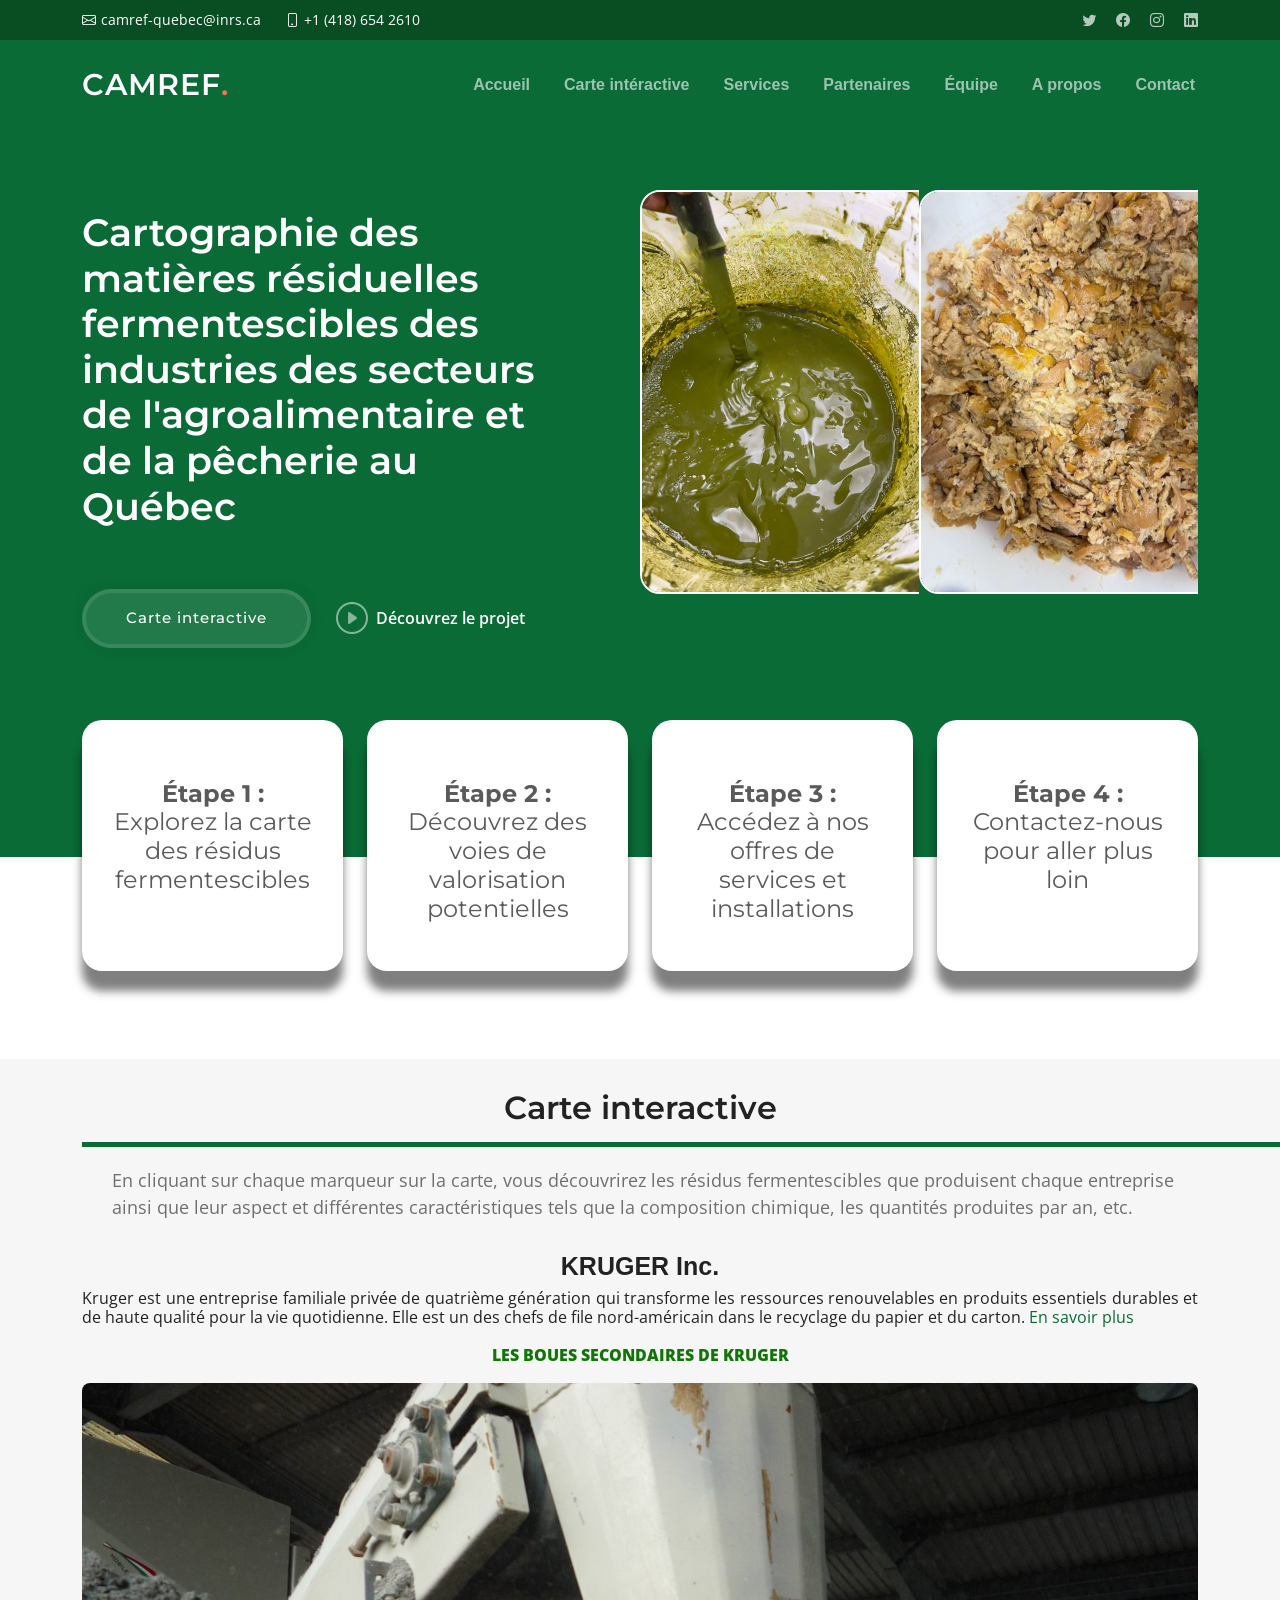
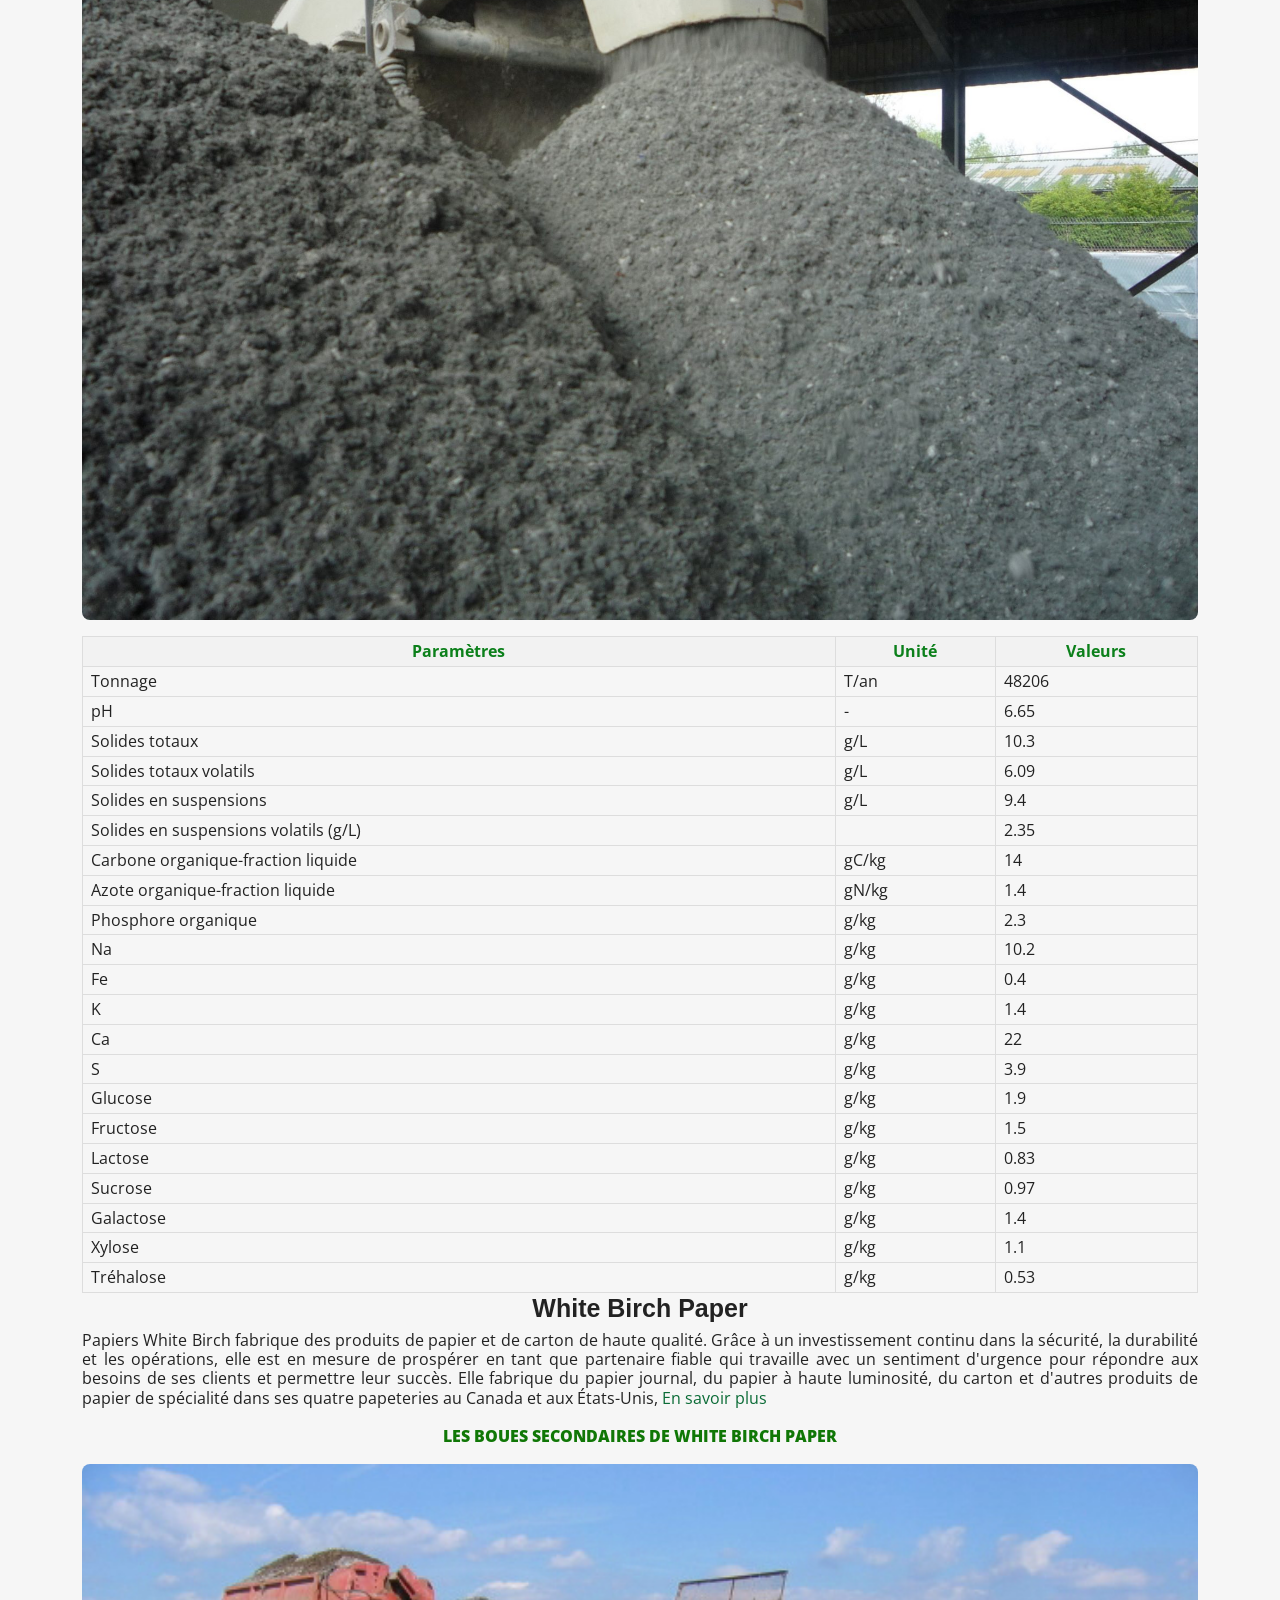
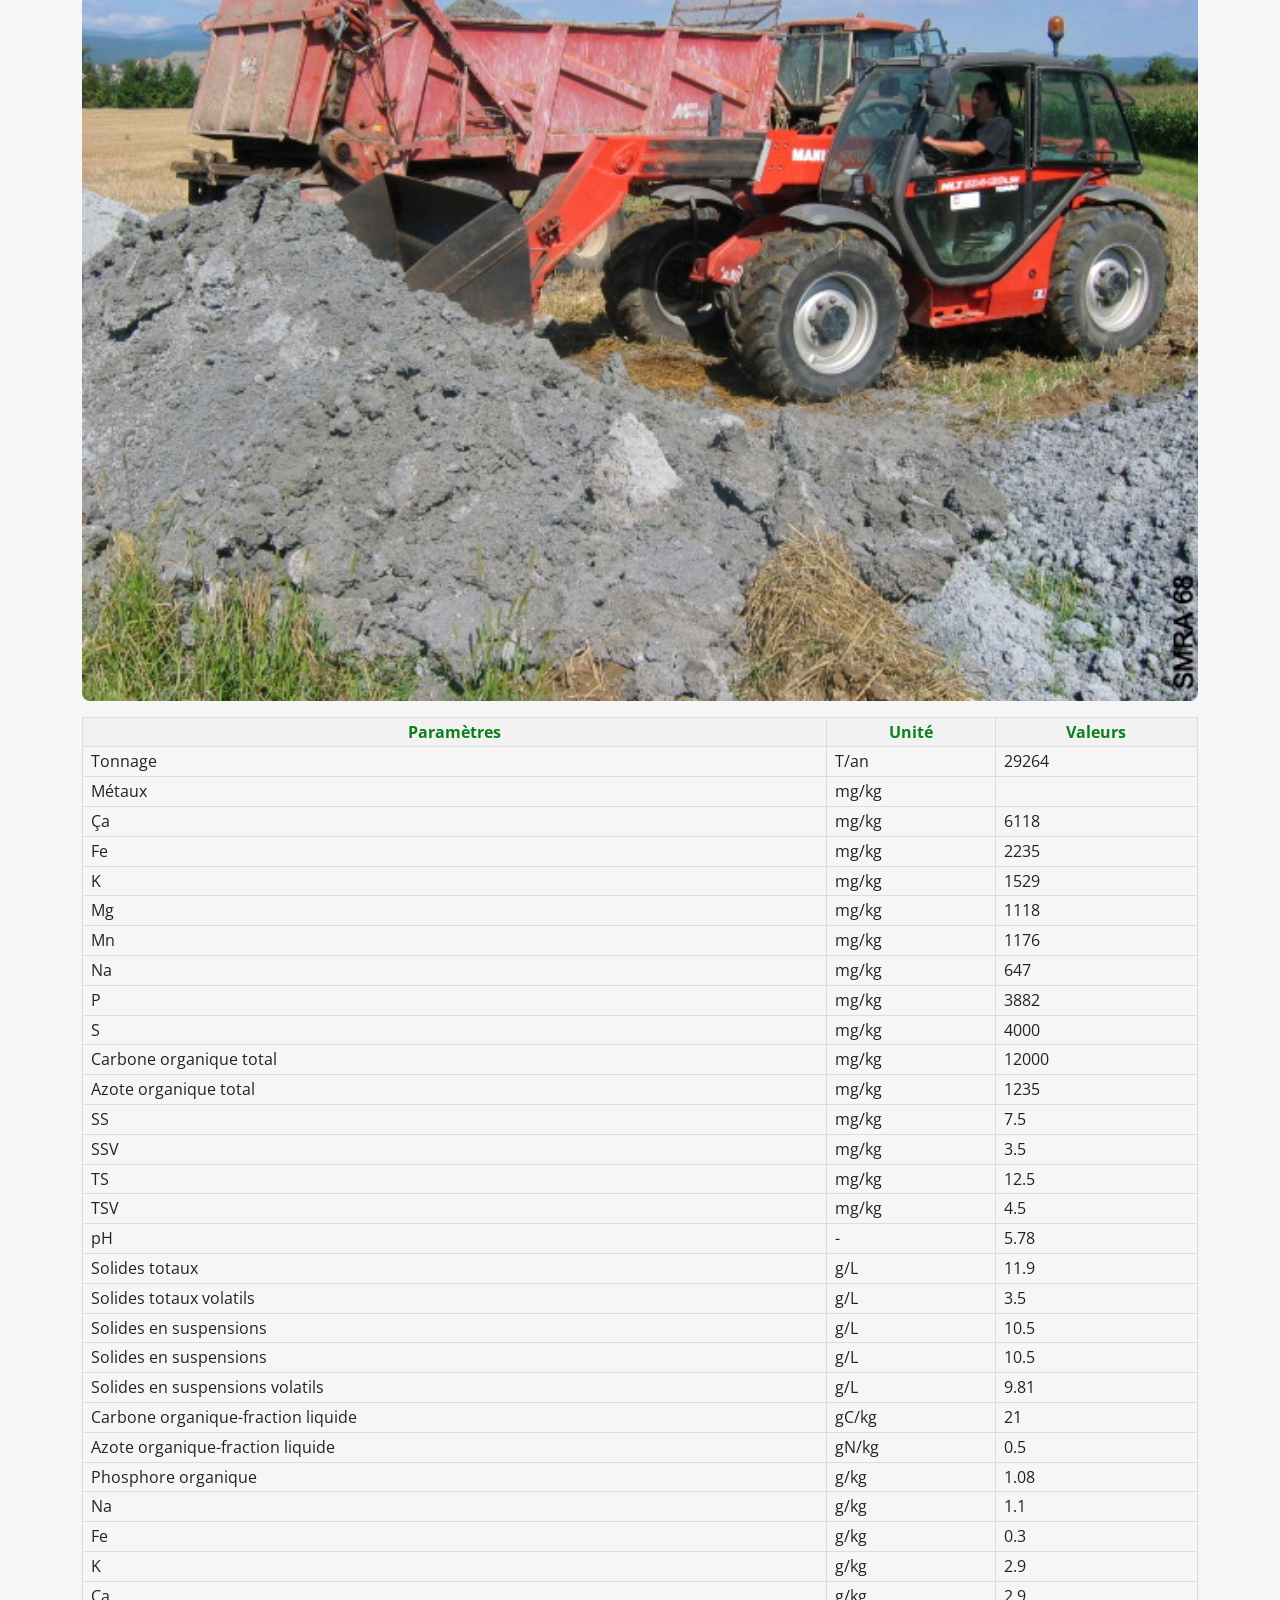
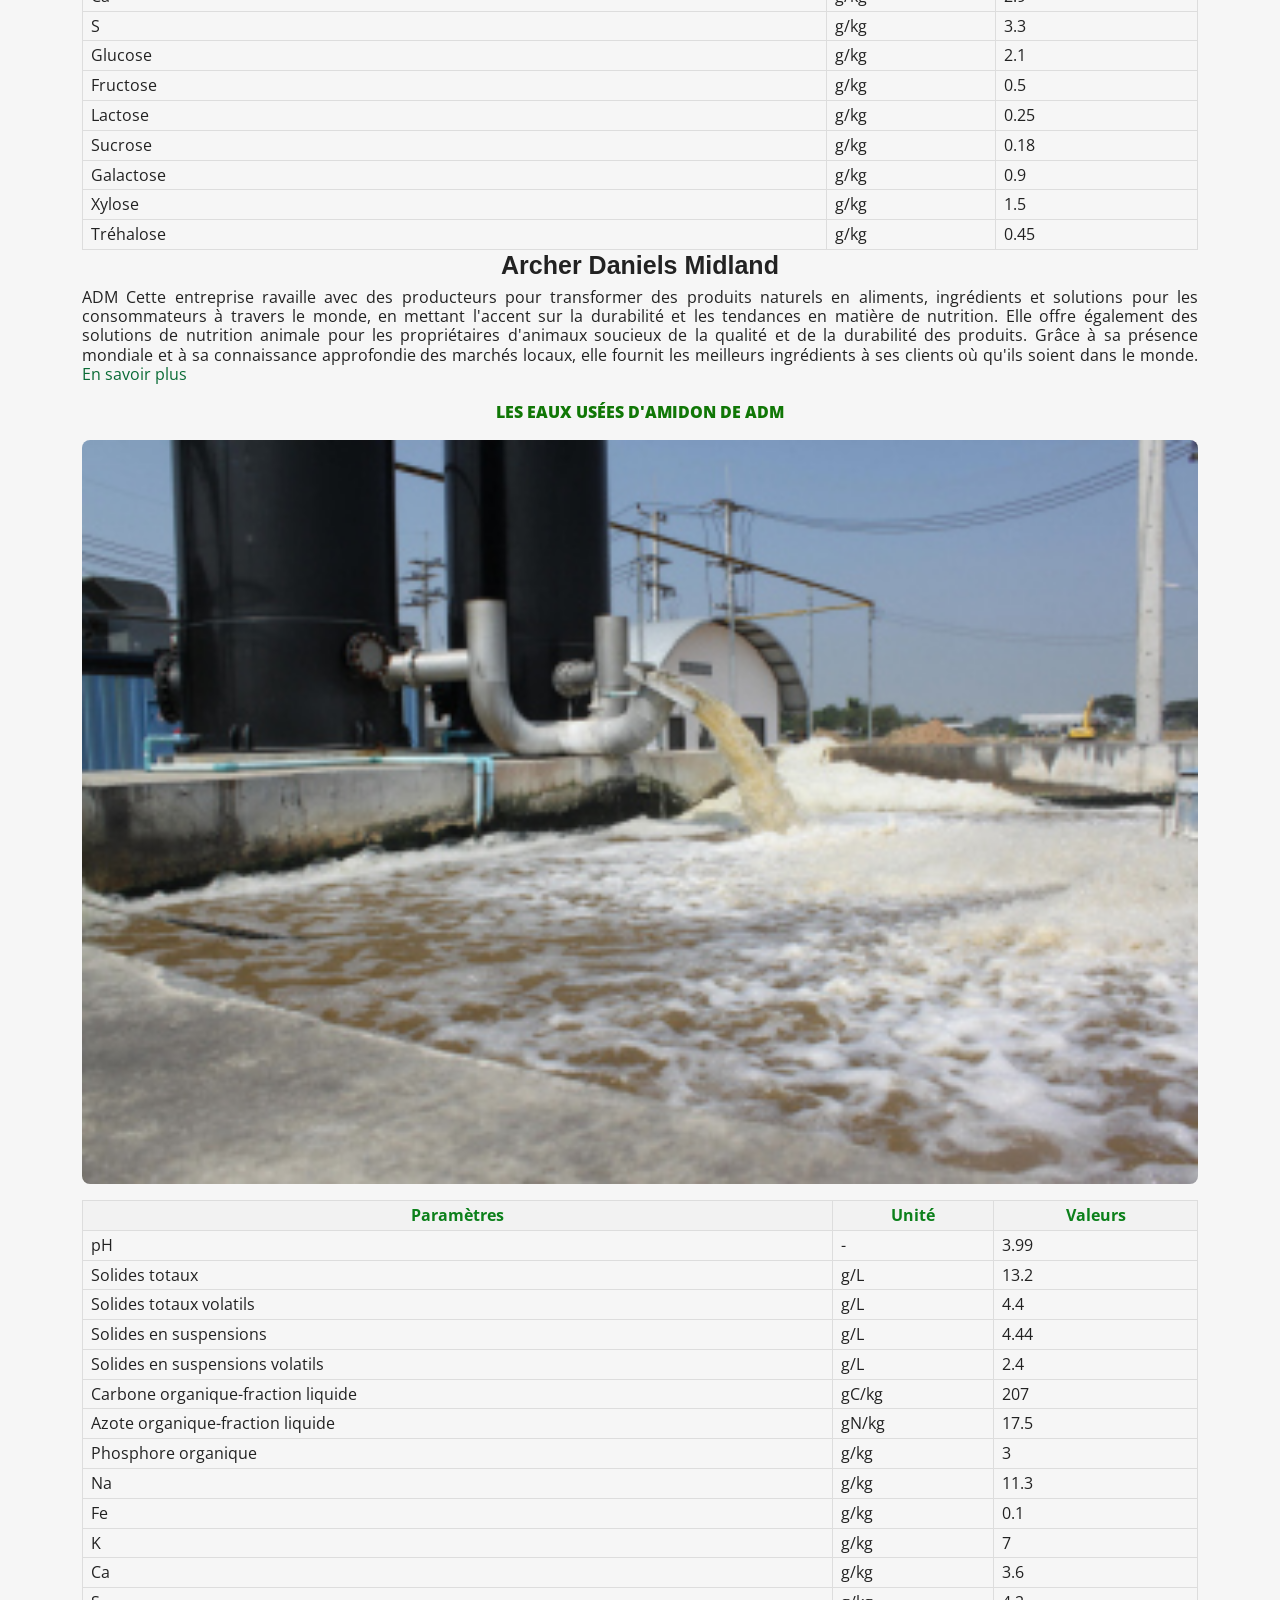
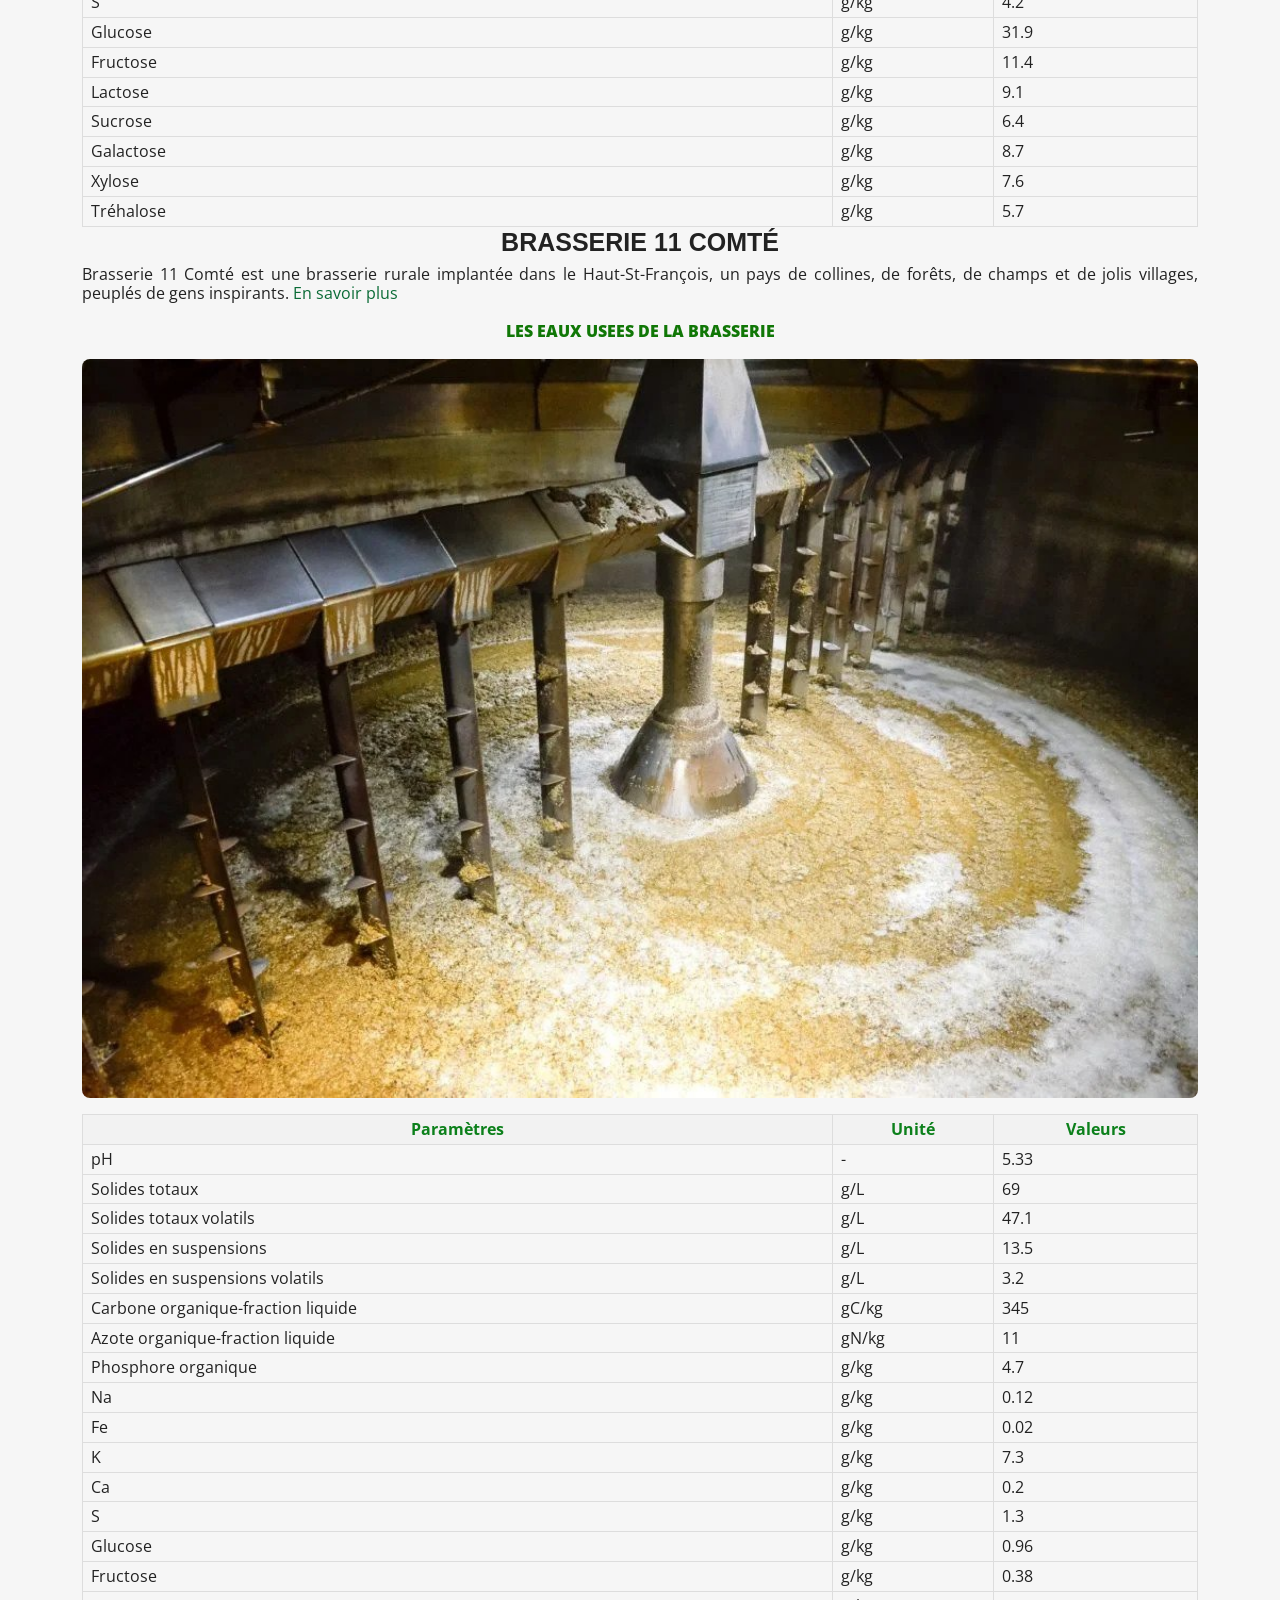
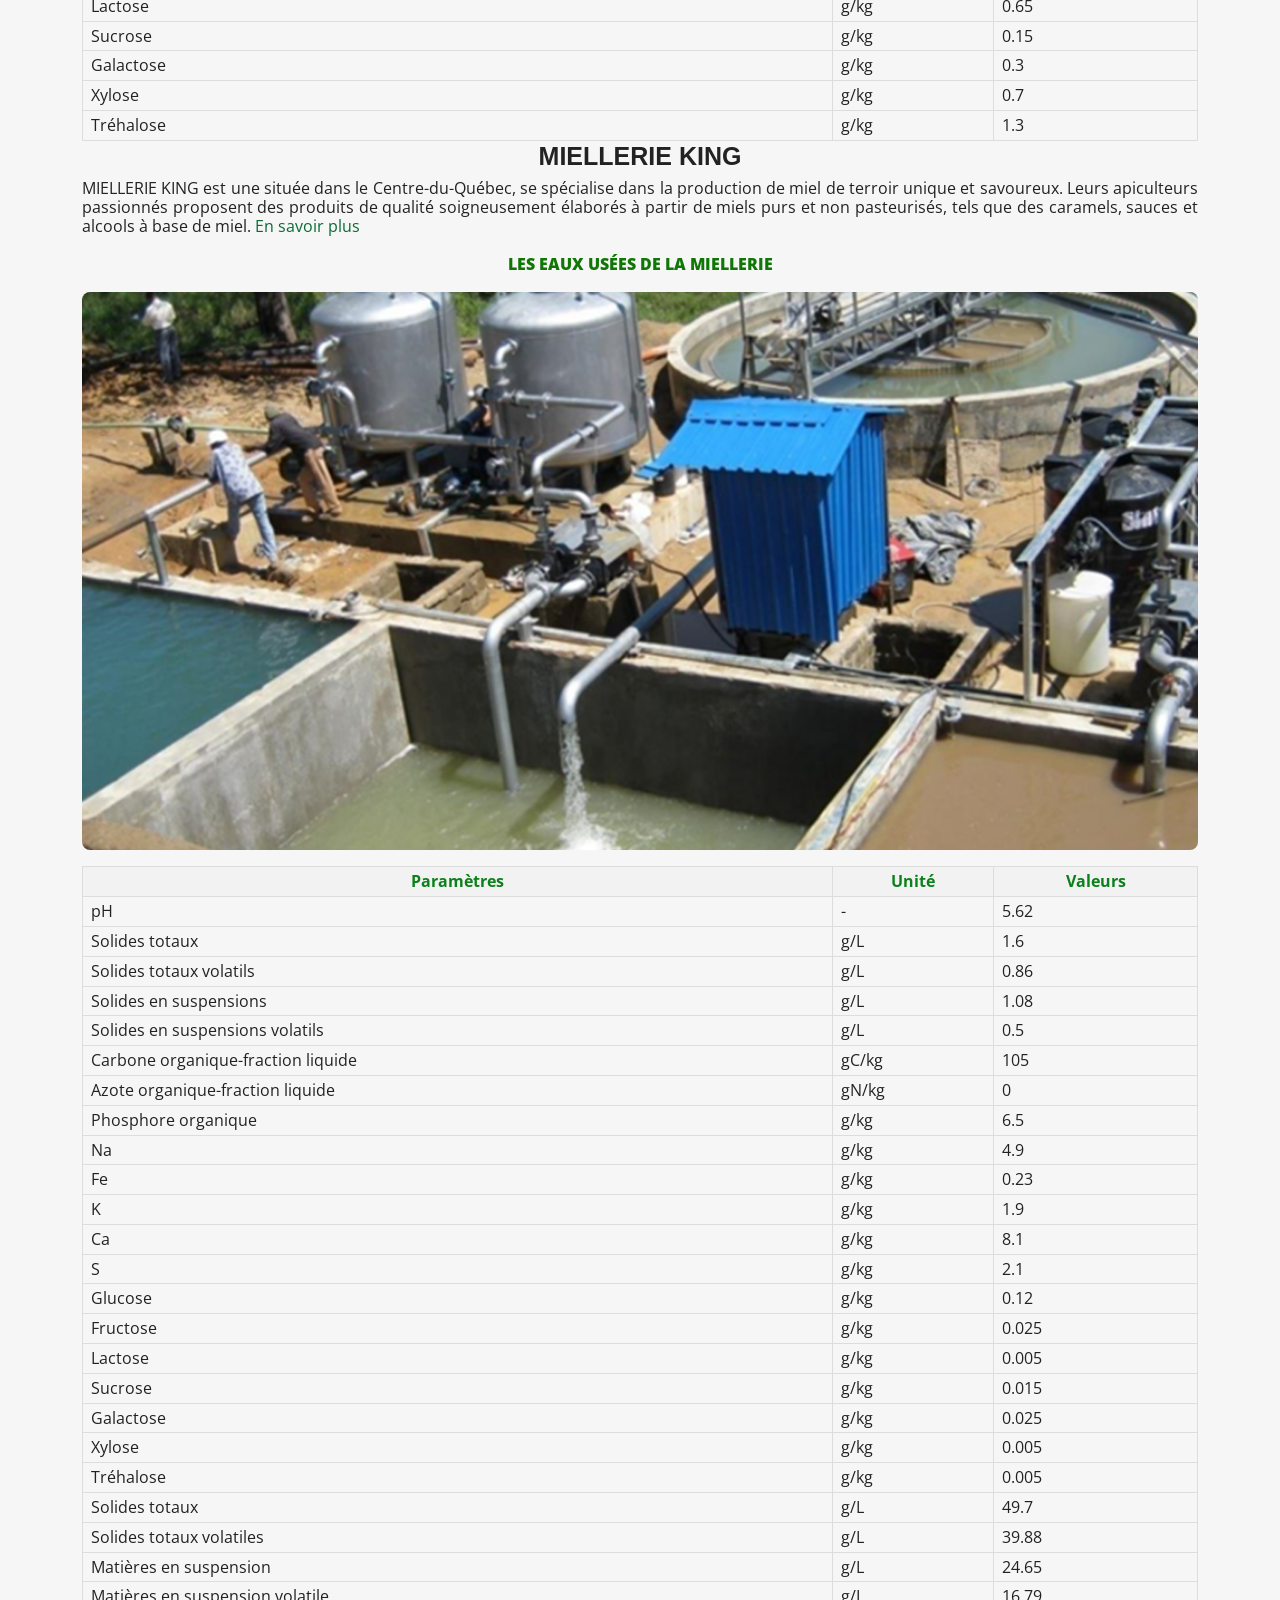
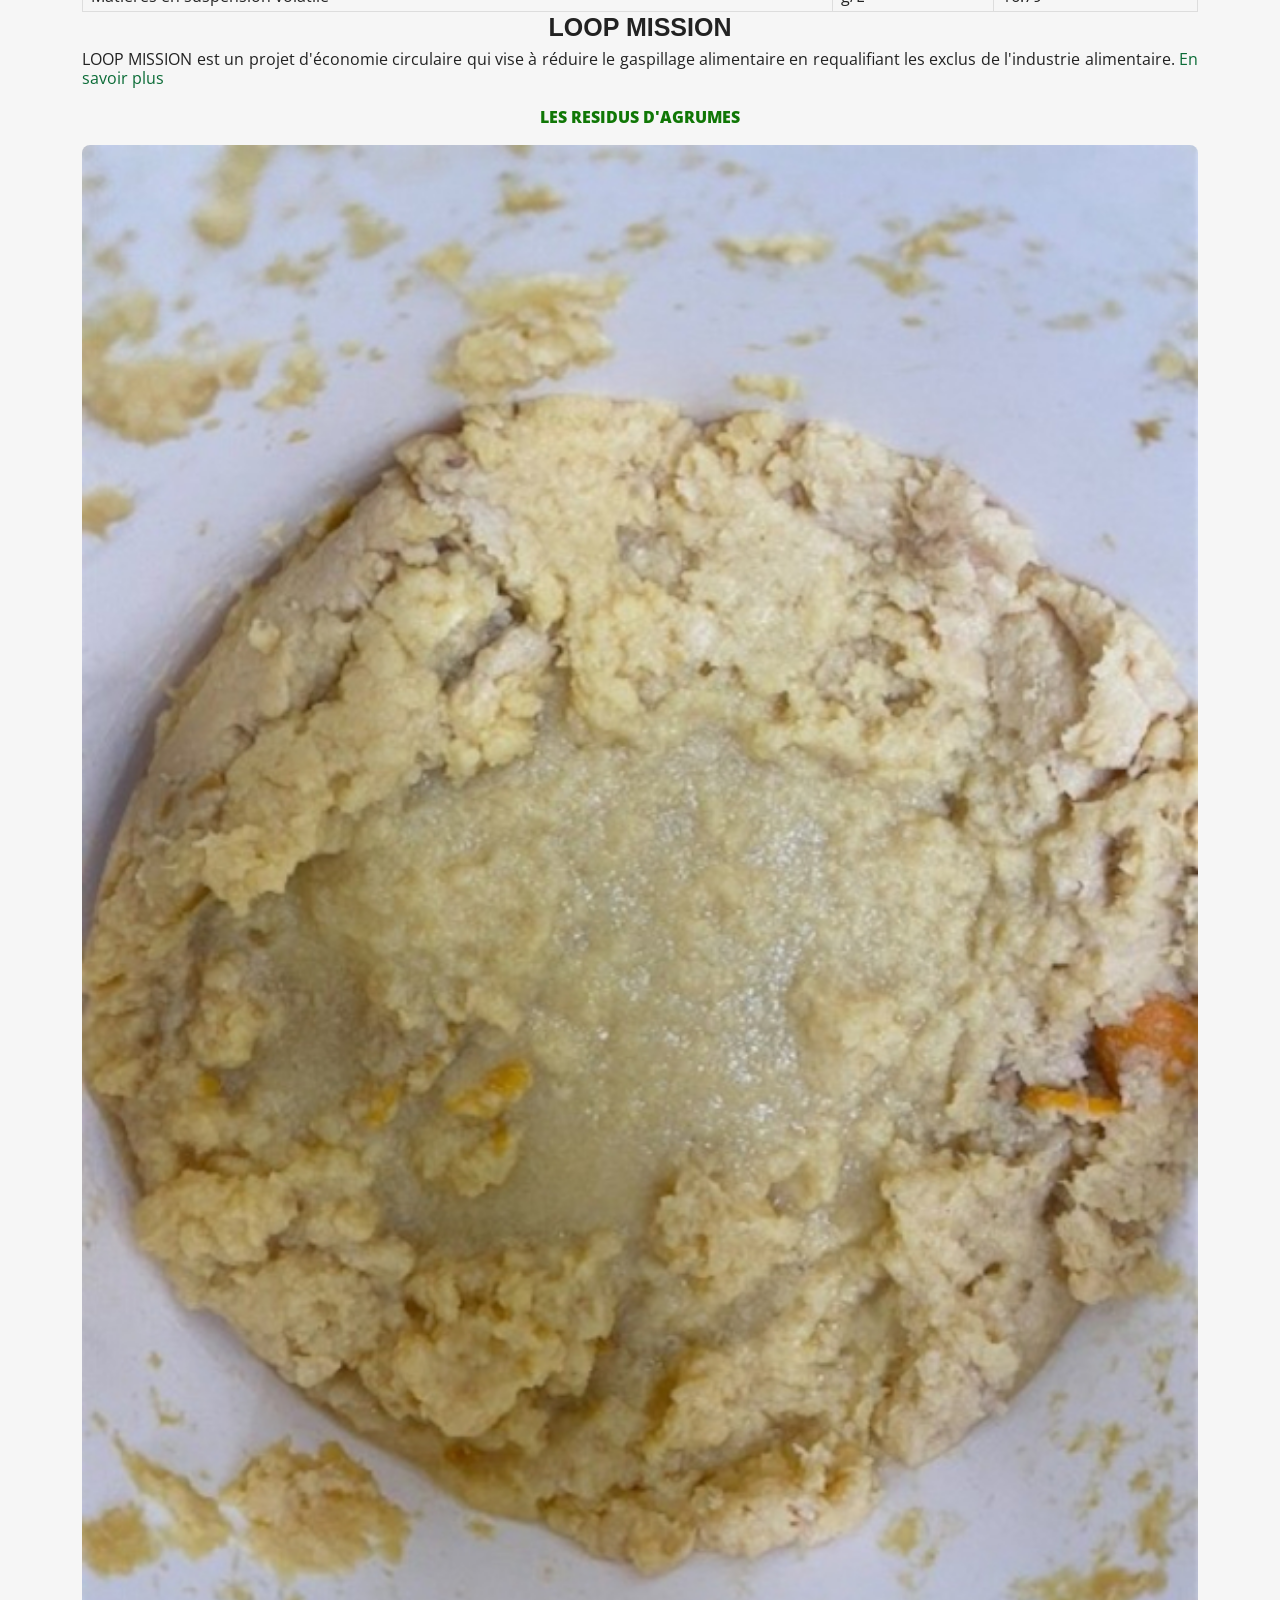
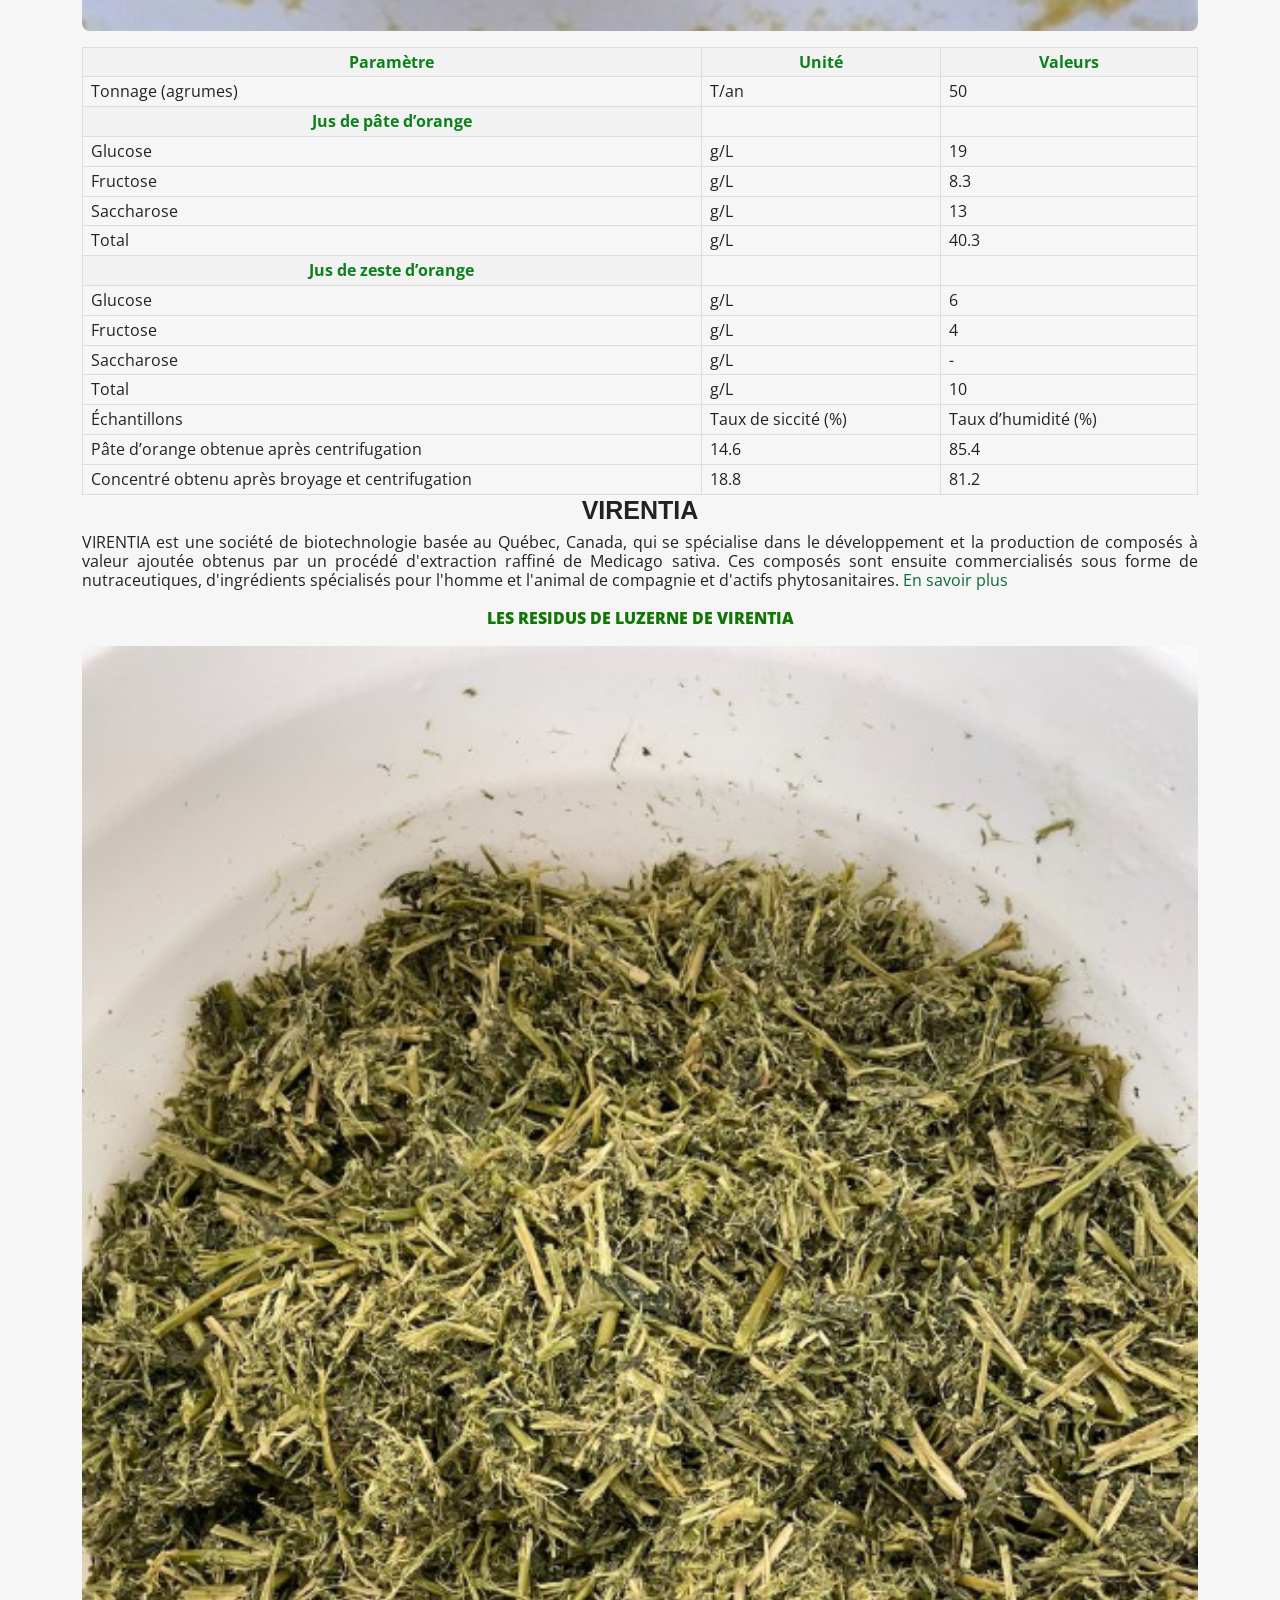
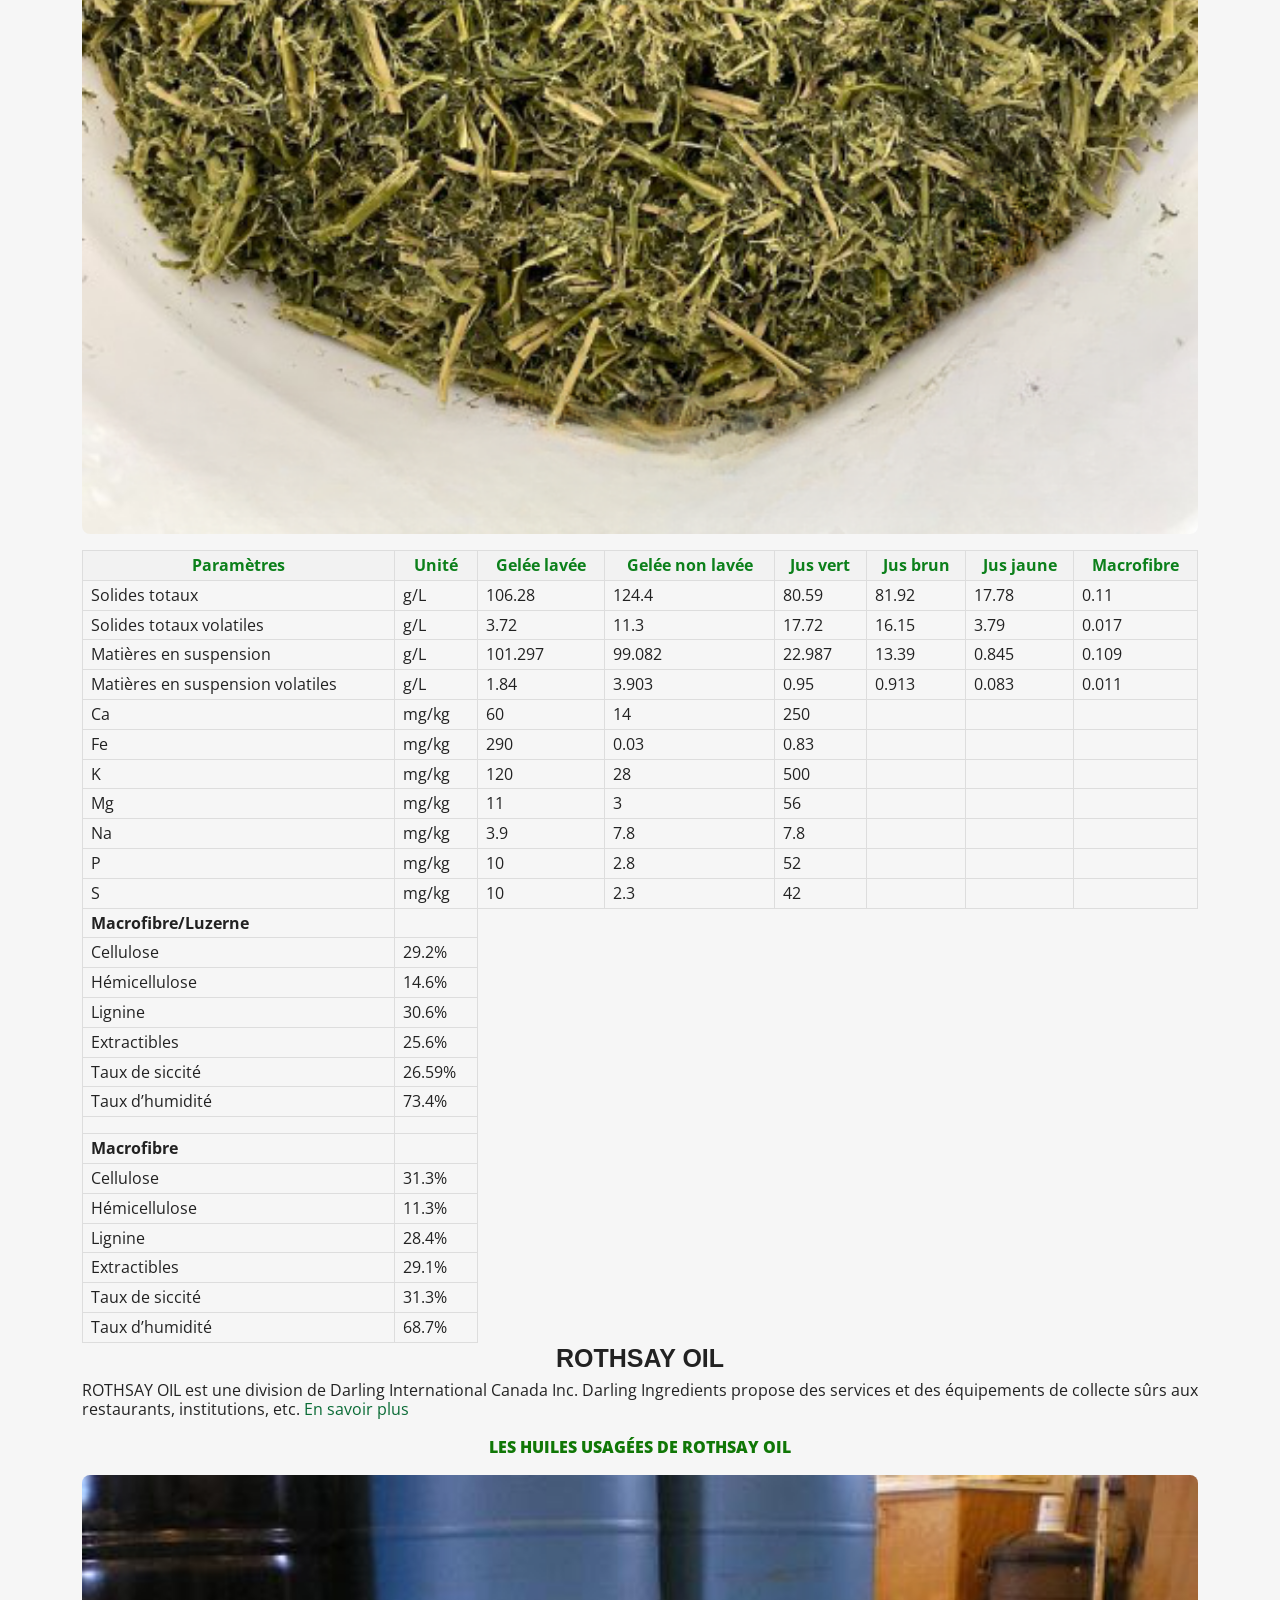
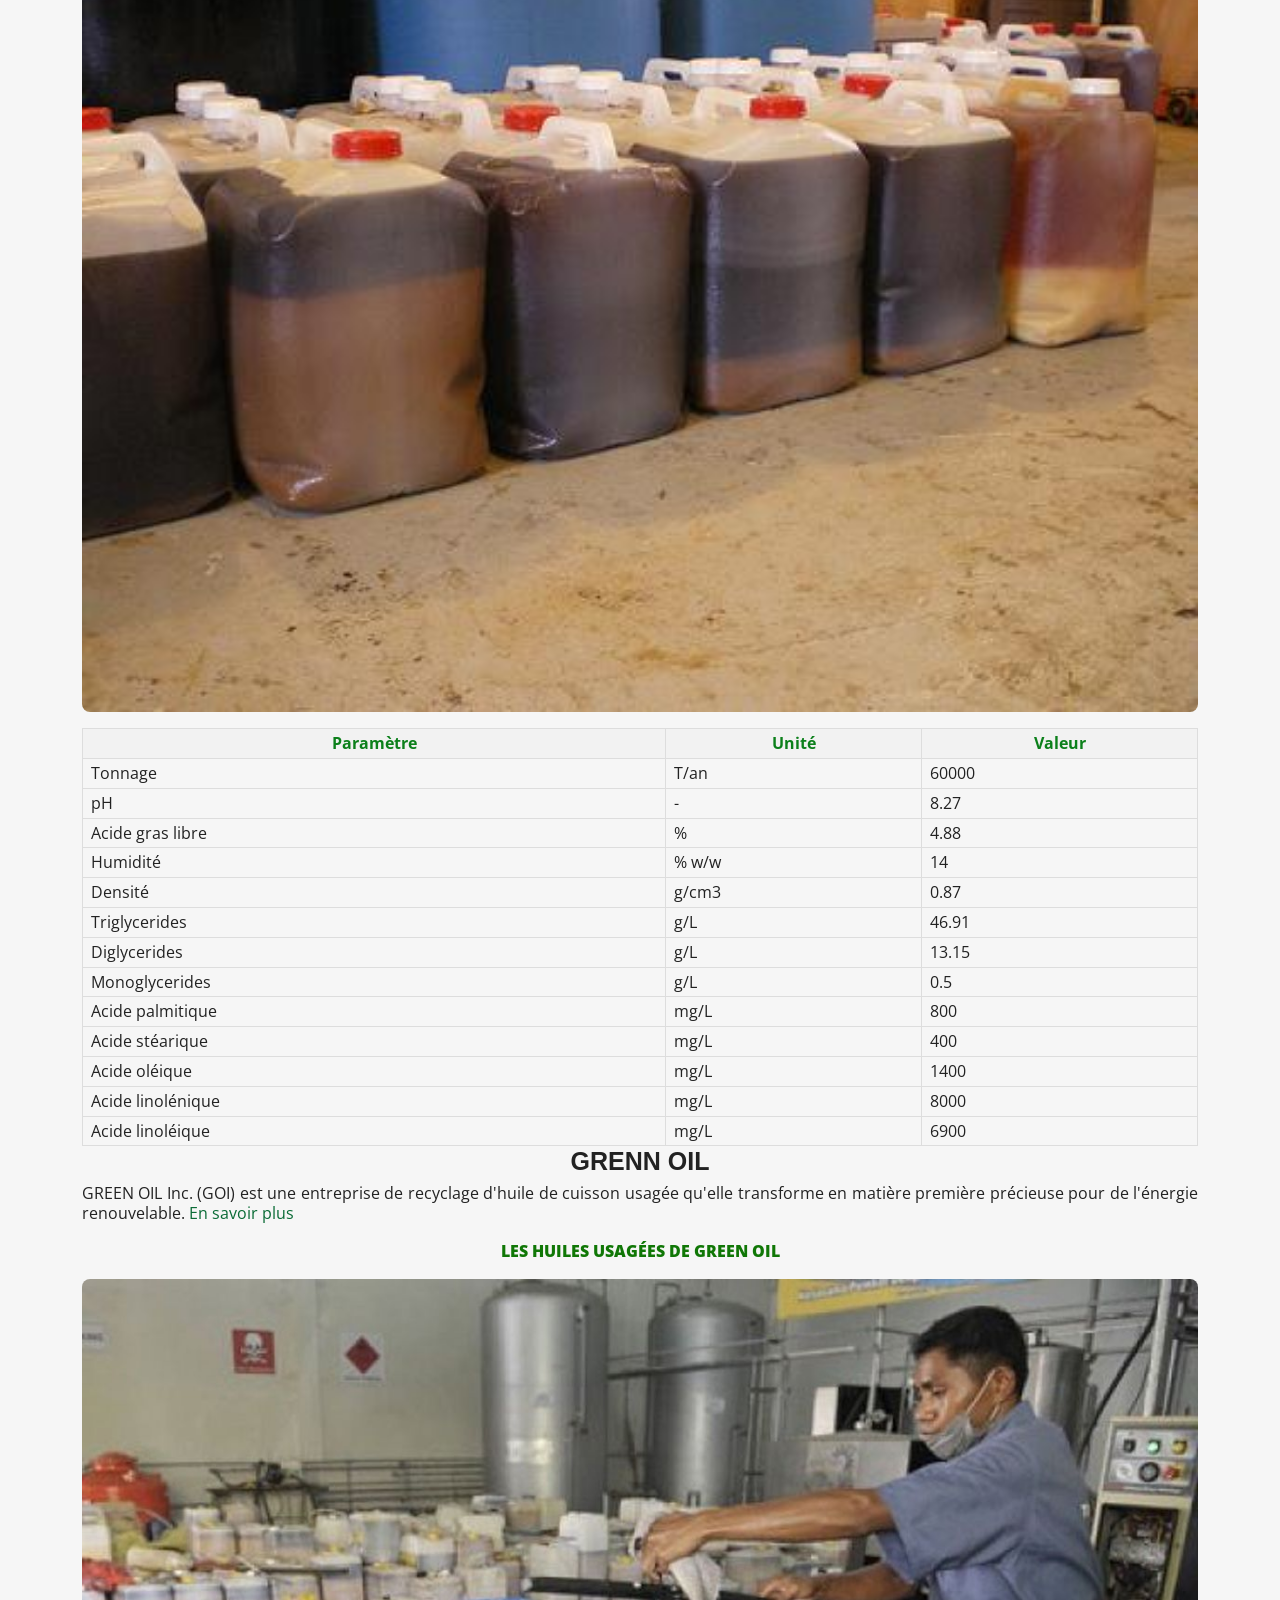
==== commit d83eda44: "Update index.html" ====
--- a/index.html
+++ b/index.html
@@ -57,8 +57,8 @@
   * License: https://bootstrapmade.com/license/
   ======================================================== -->
 
-  <link rel="stylesheet" href="https://cdn.jsdelivr.net/leaflet/1.0.0-rc.1/leaflet.css">
-  <link rel="stylesheet" href="../src/L.Control.Sidebar.css" />
+  <link rel="stylesheet" href="https://cdn.jsdelivr.net/npm/leaflet@1.7.1/dist/leaflet.css" />
+  <link rel="stylesheet" href="https://github.com/DelKona/projetcamref/blob/5828d31ce2760266a3f310b003405e088b5241cf/L.Control.Sidebar.css" />
 
 
 
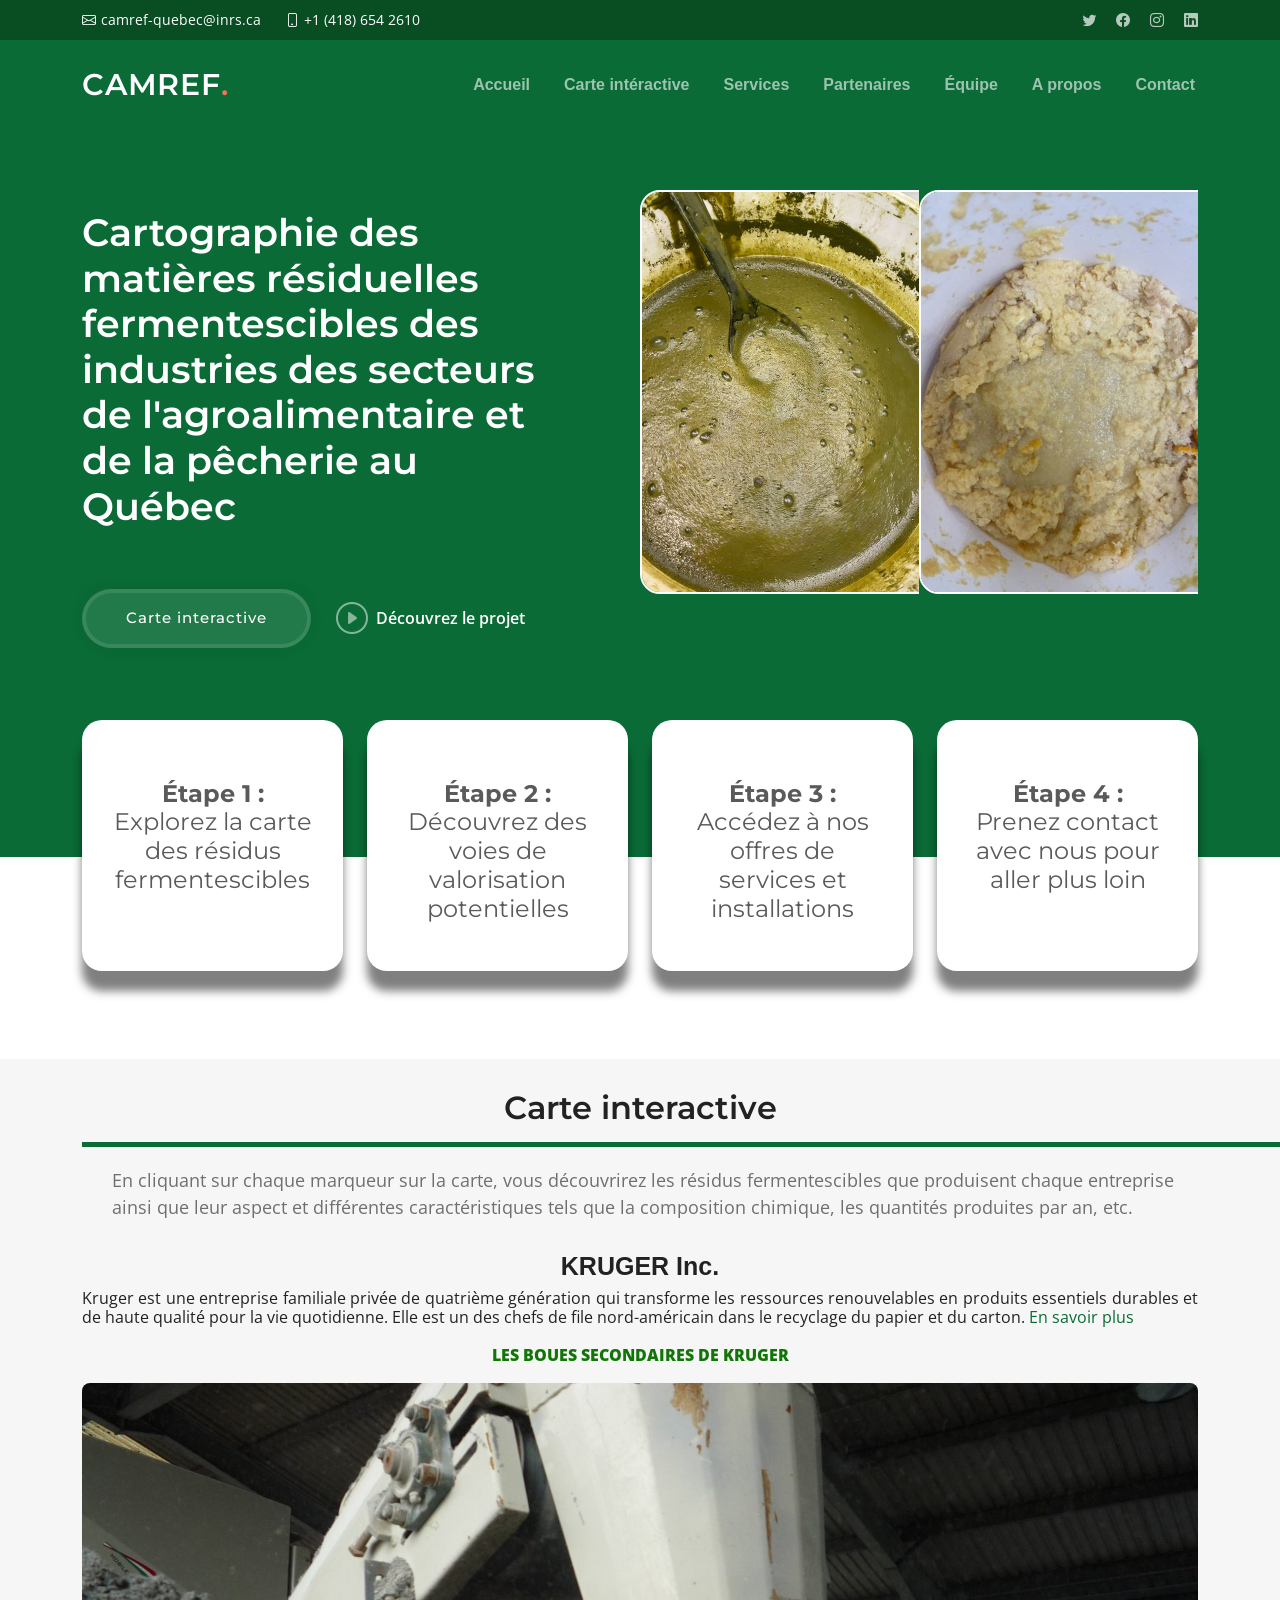
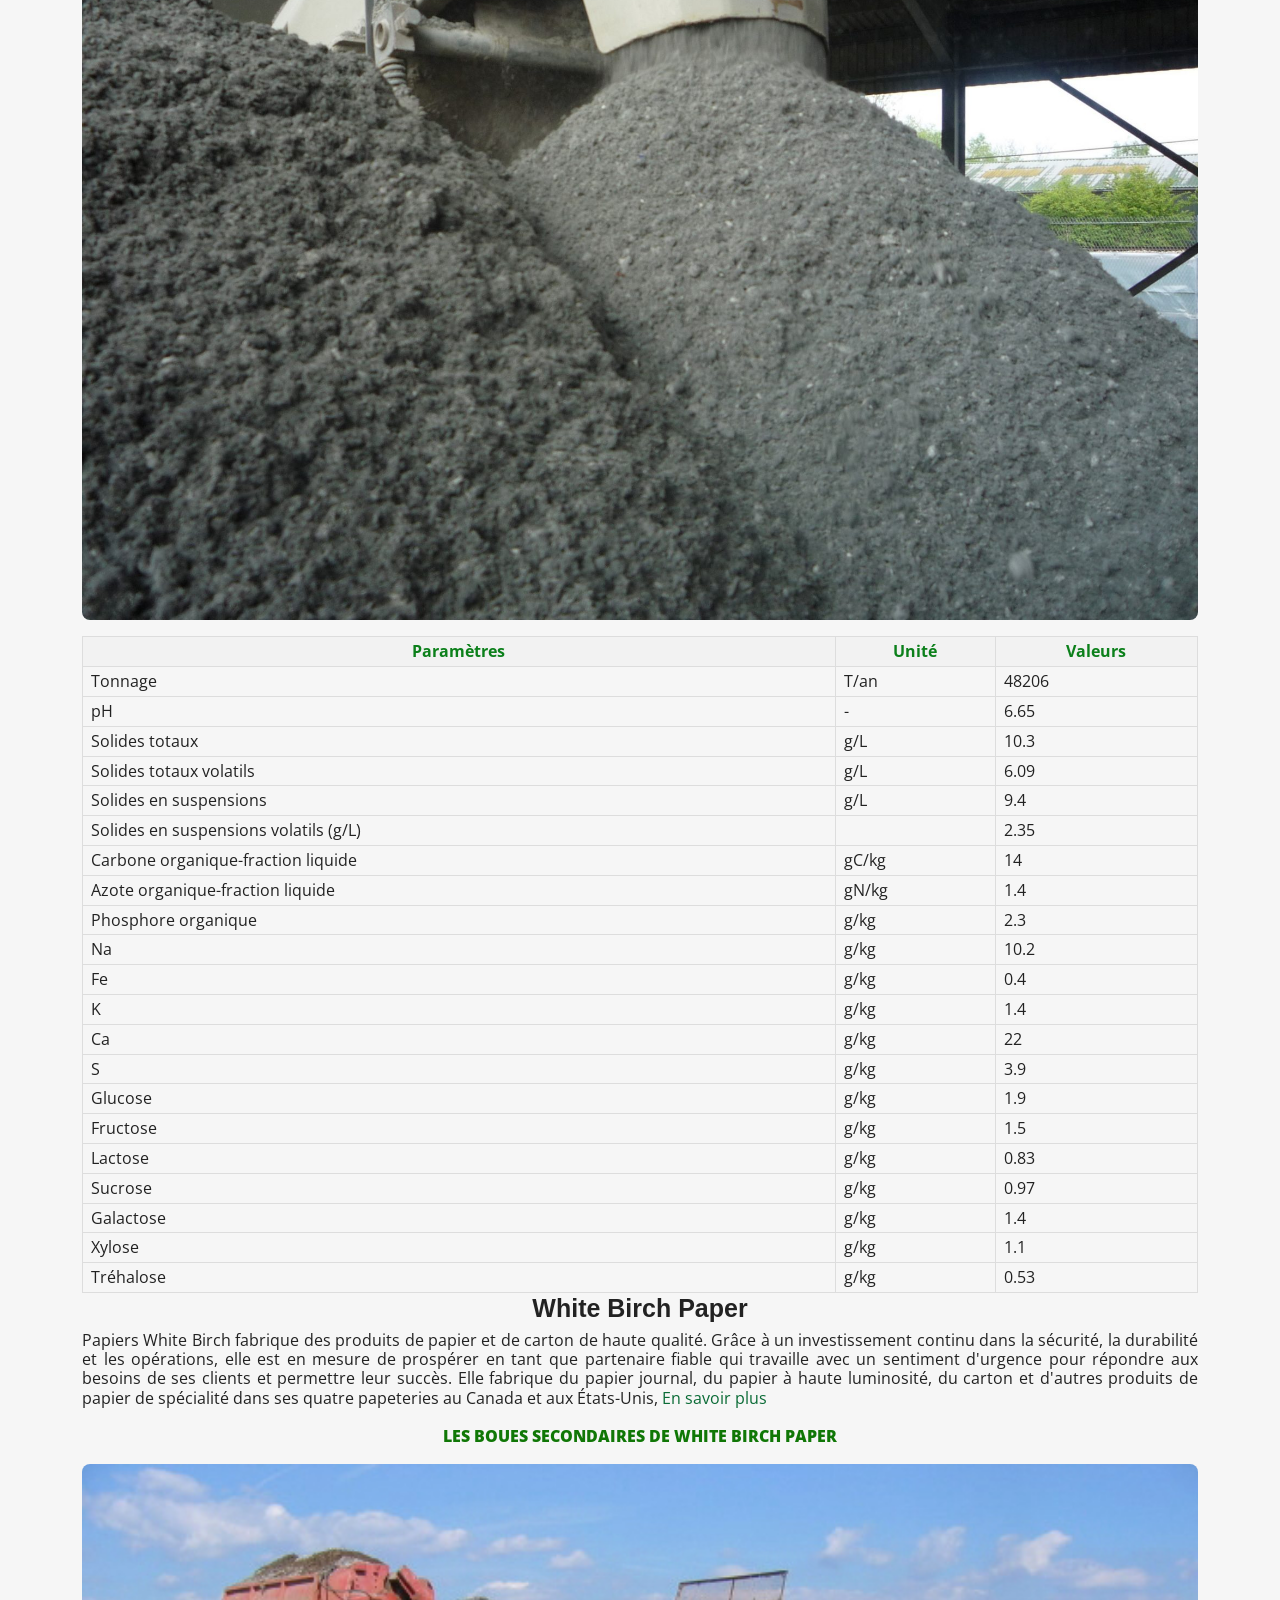
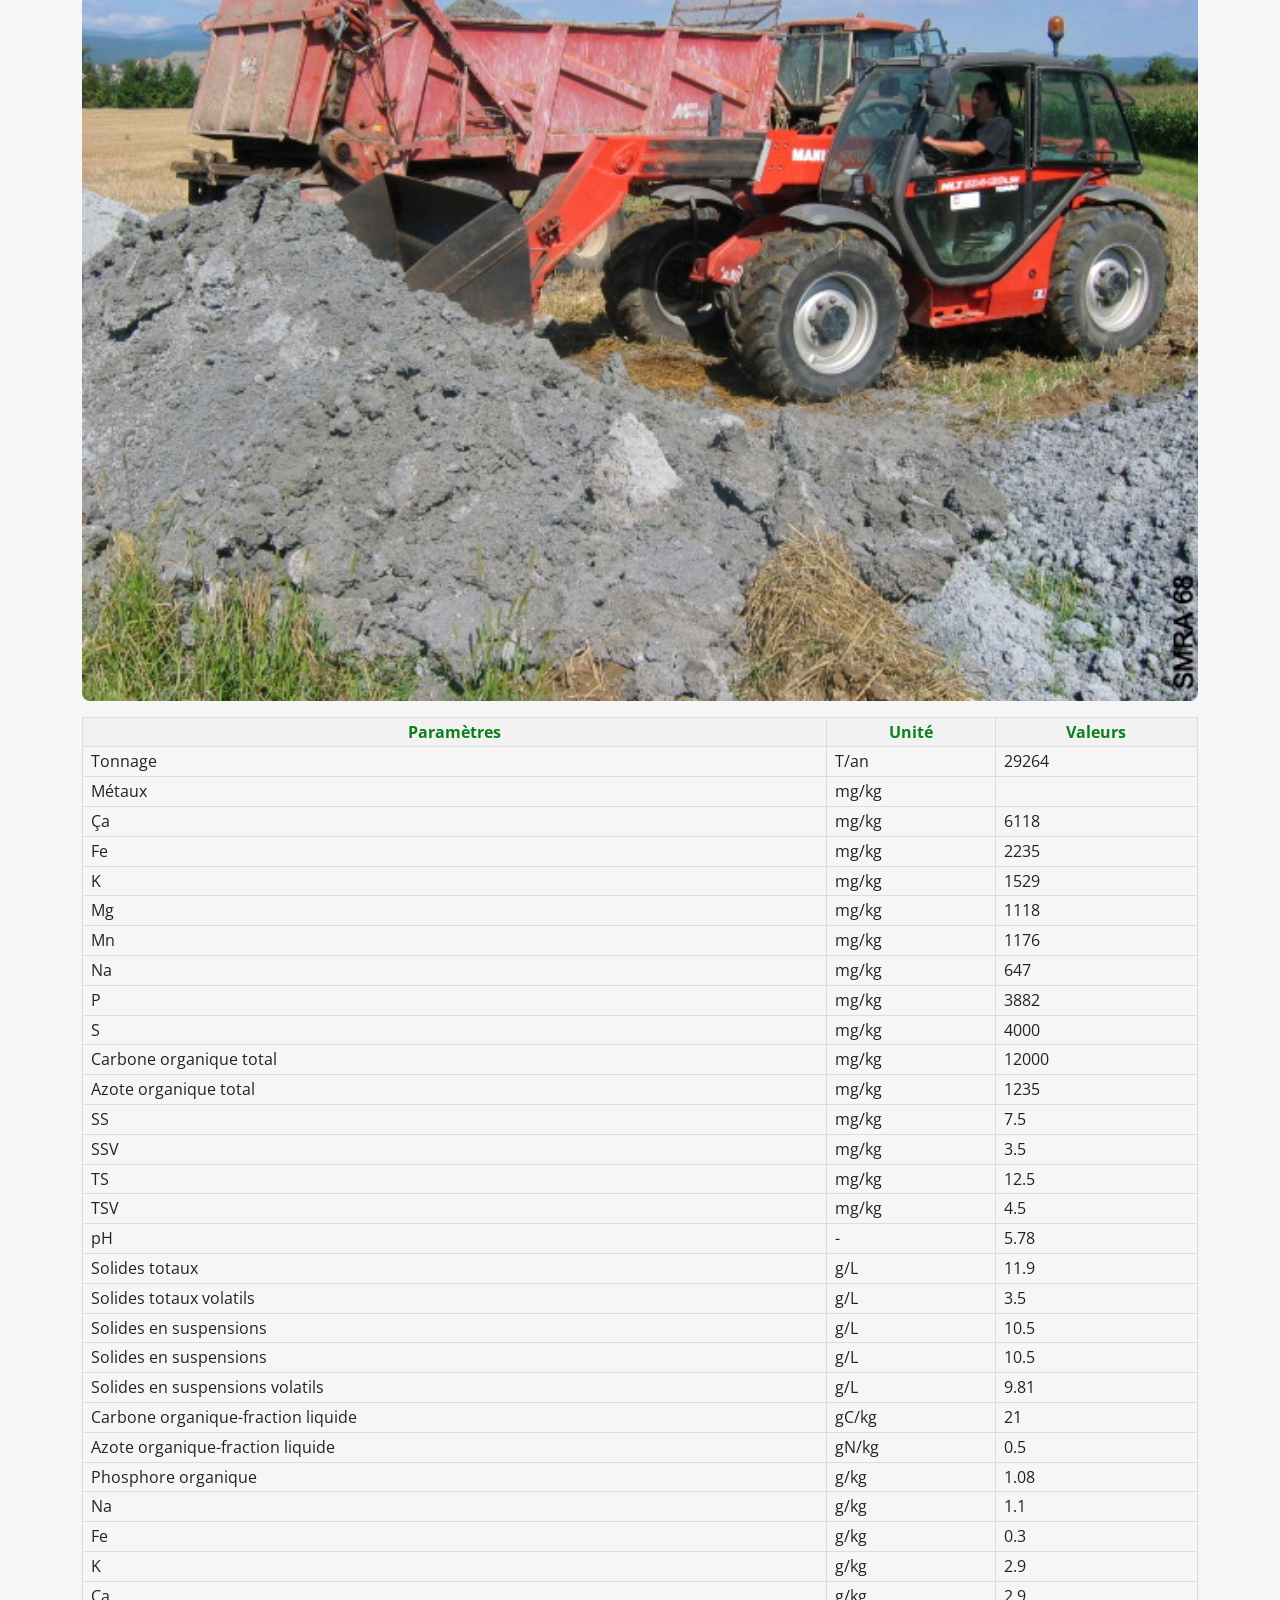
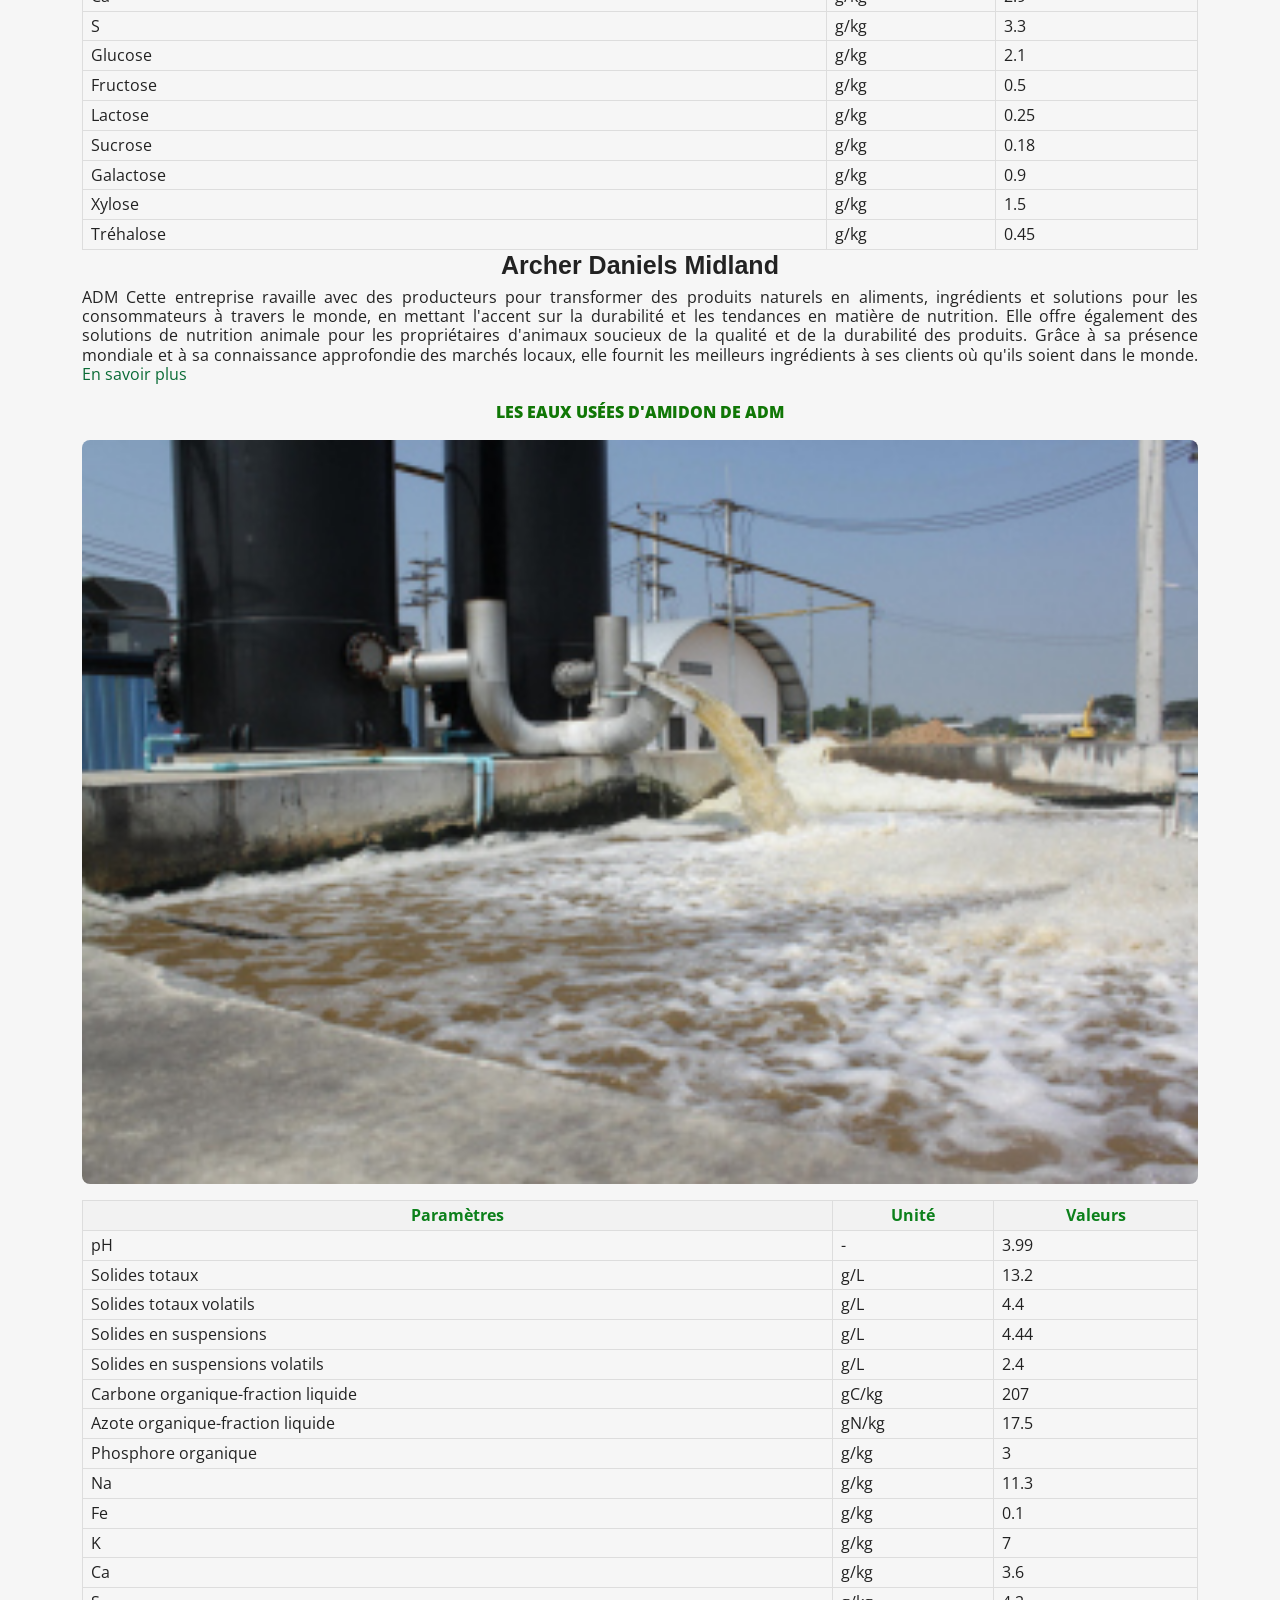
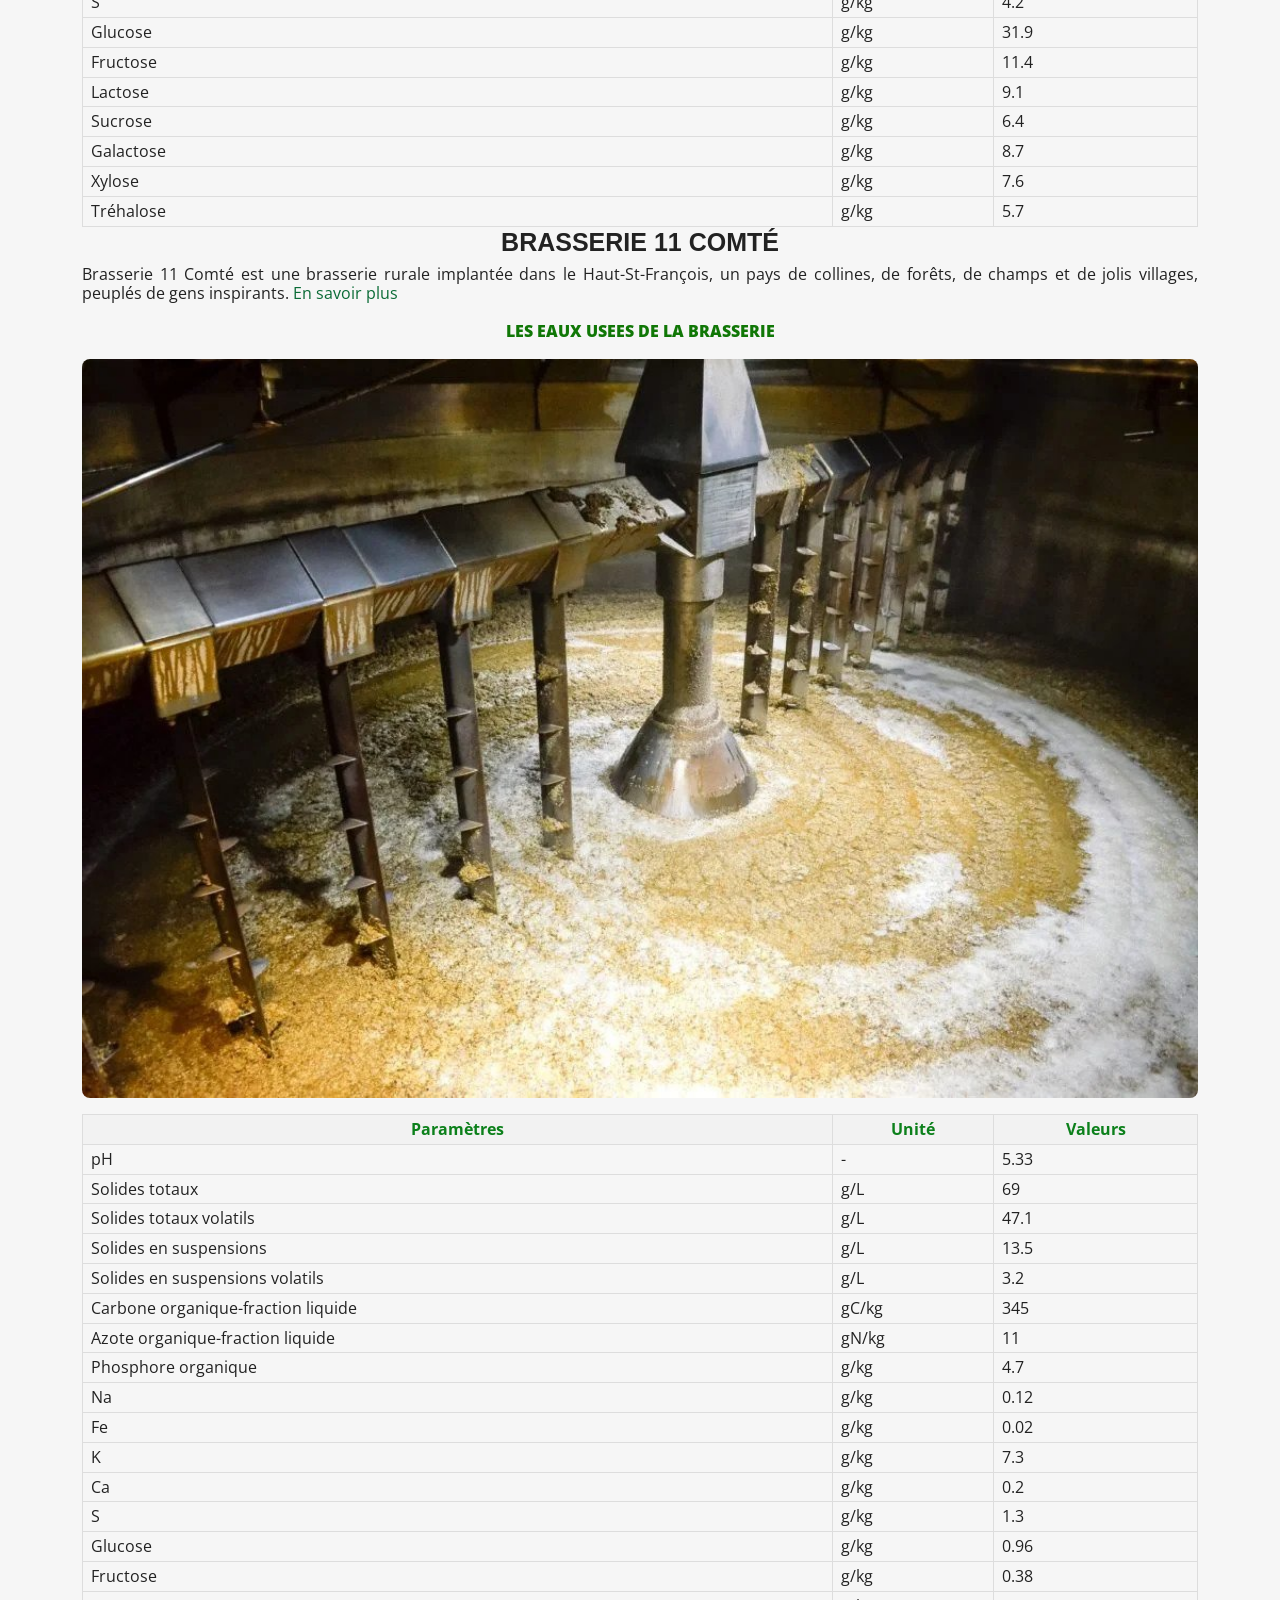
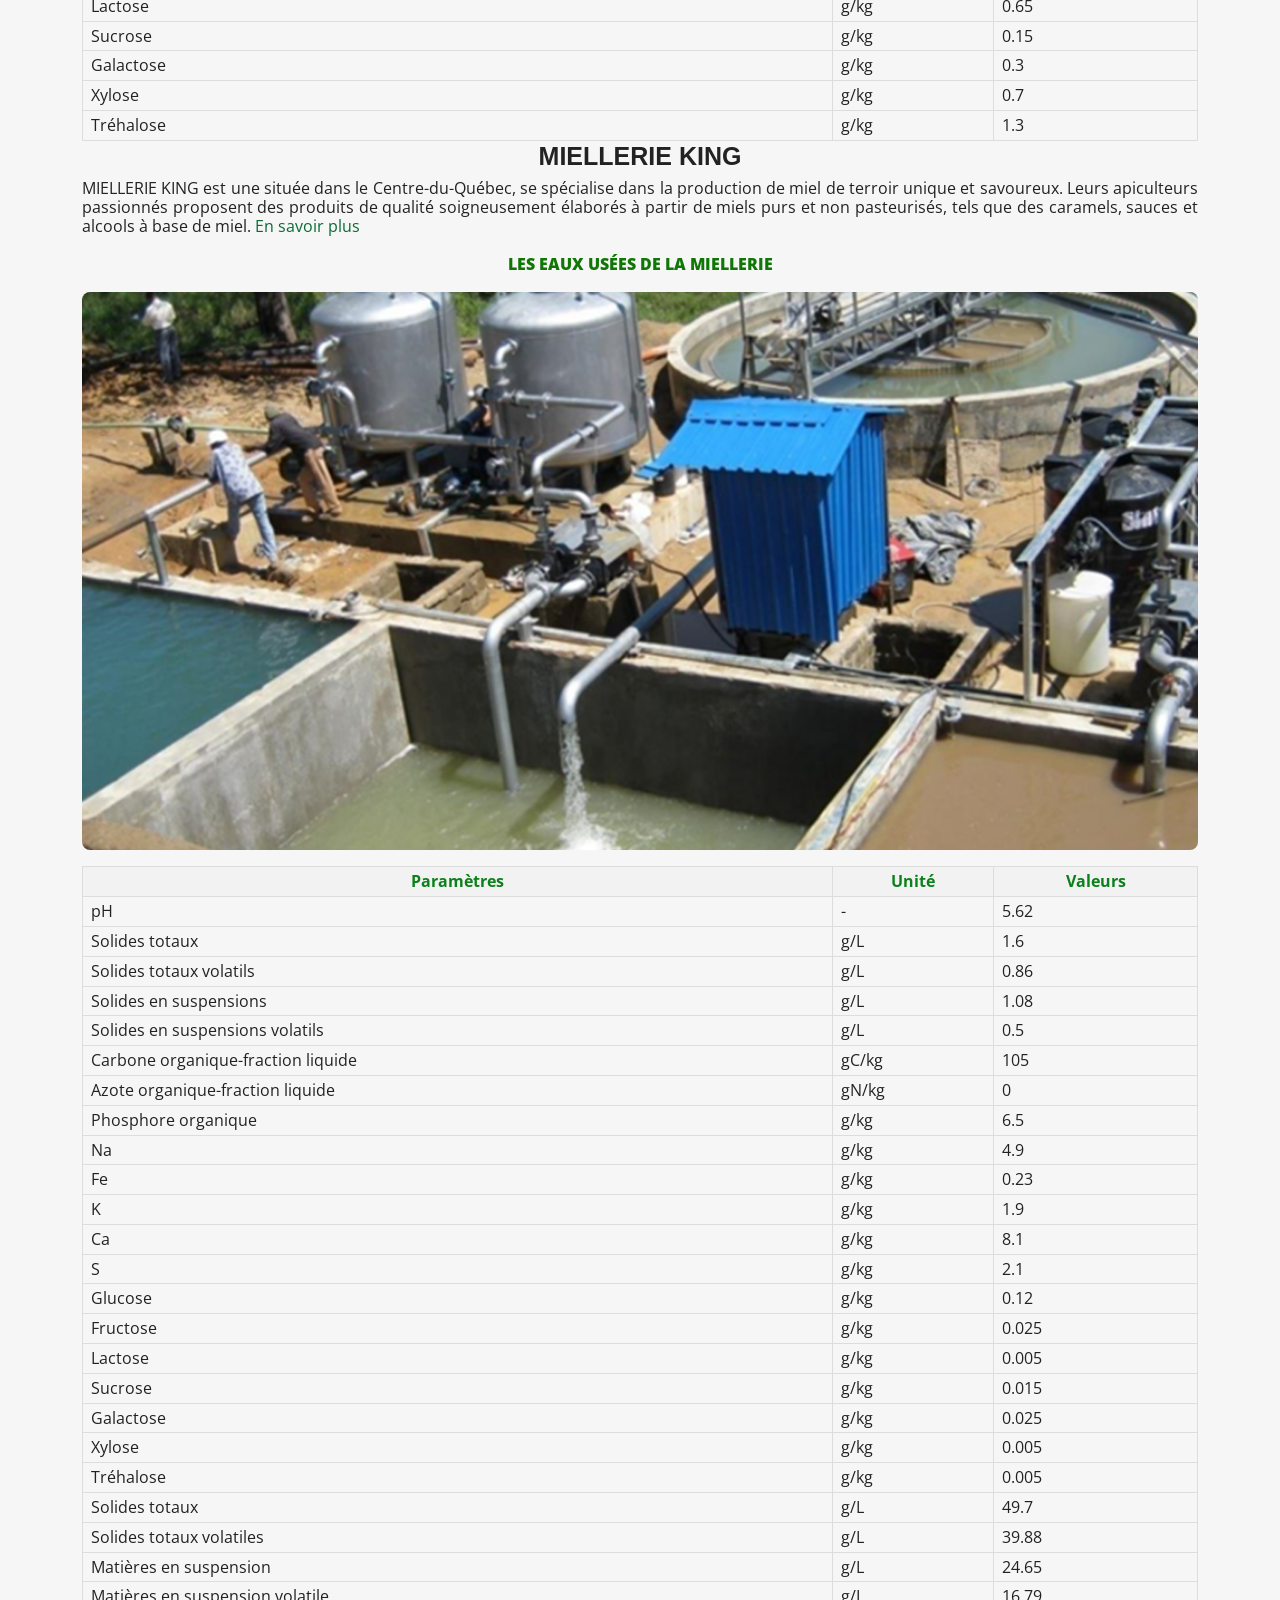
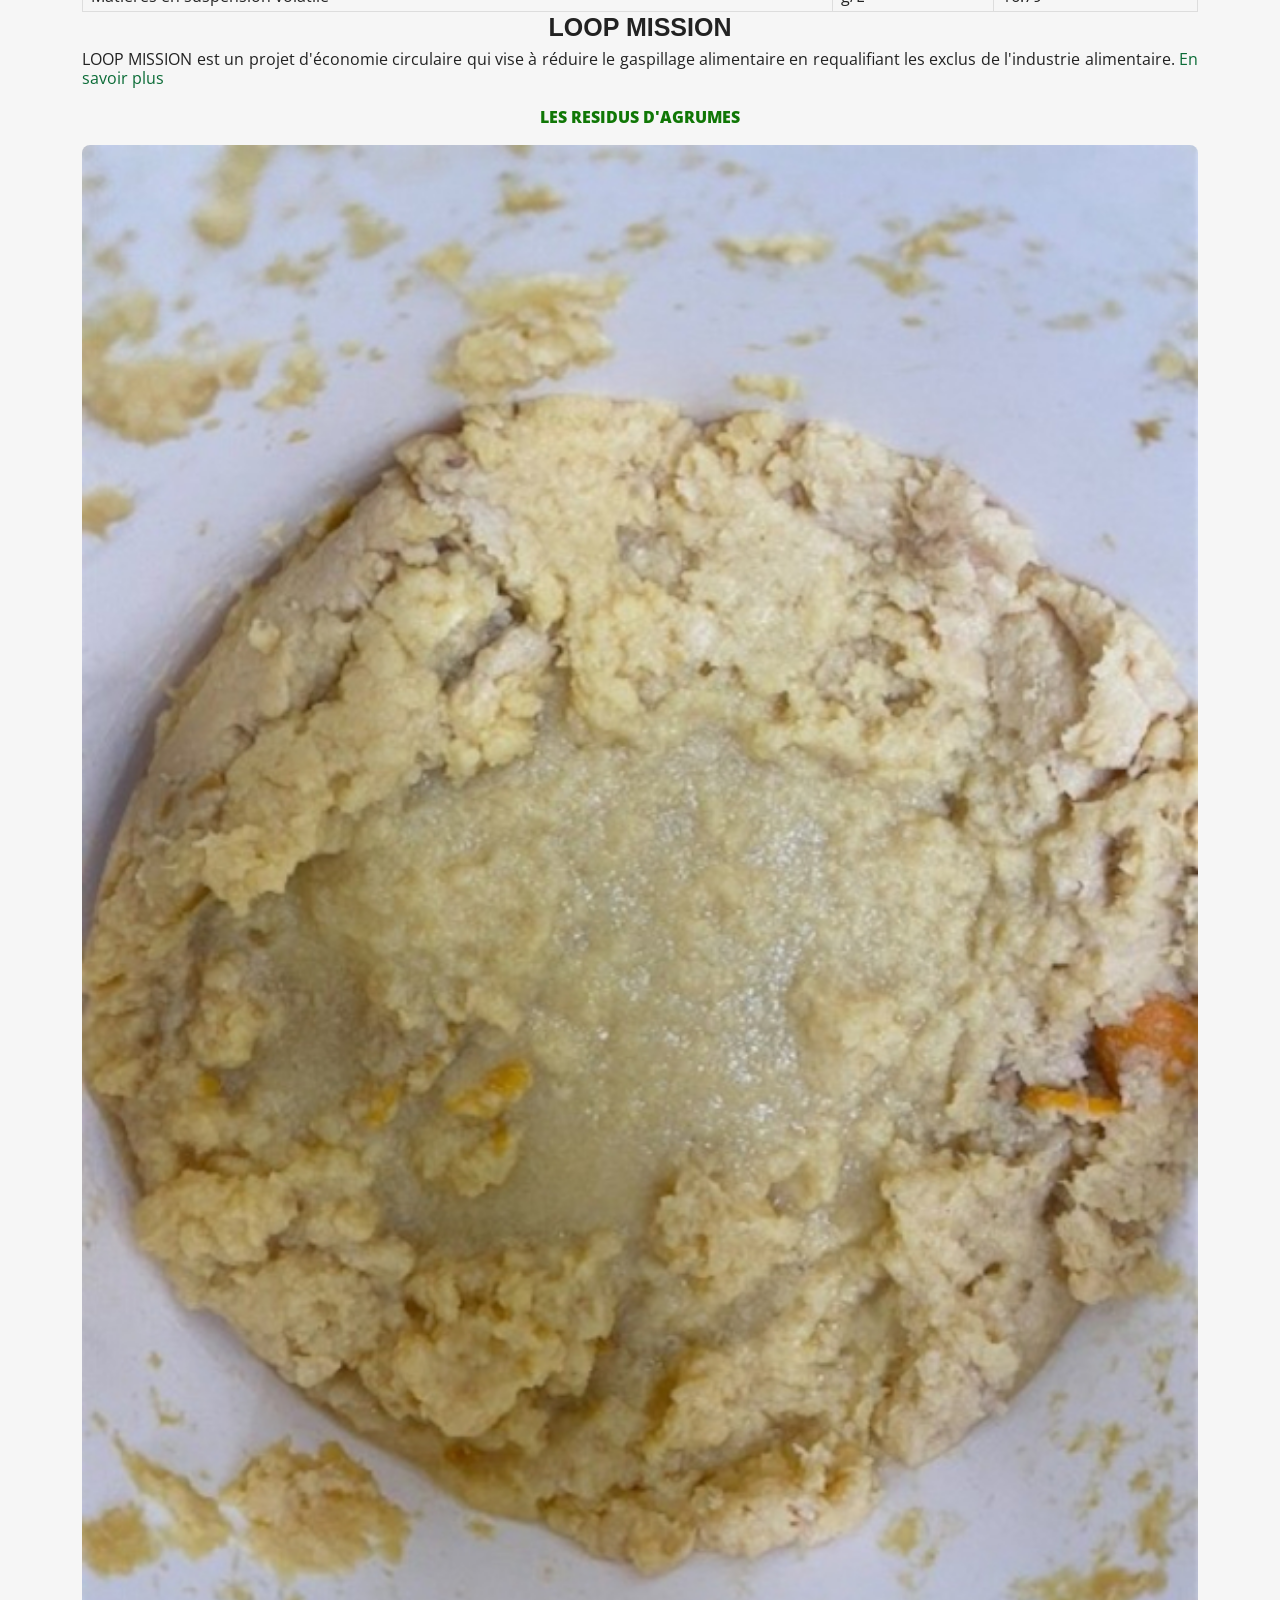
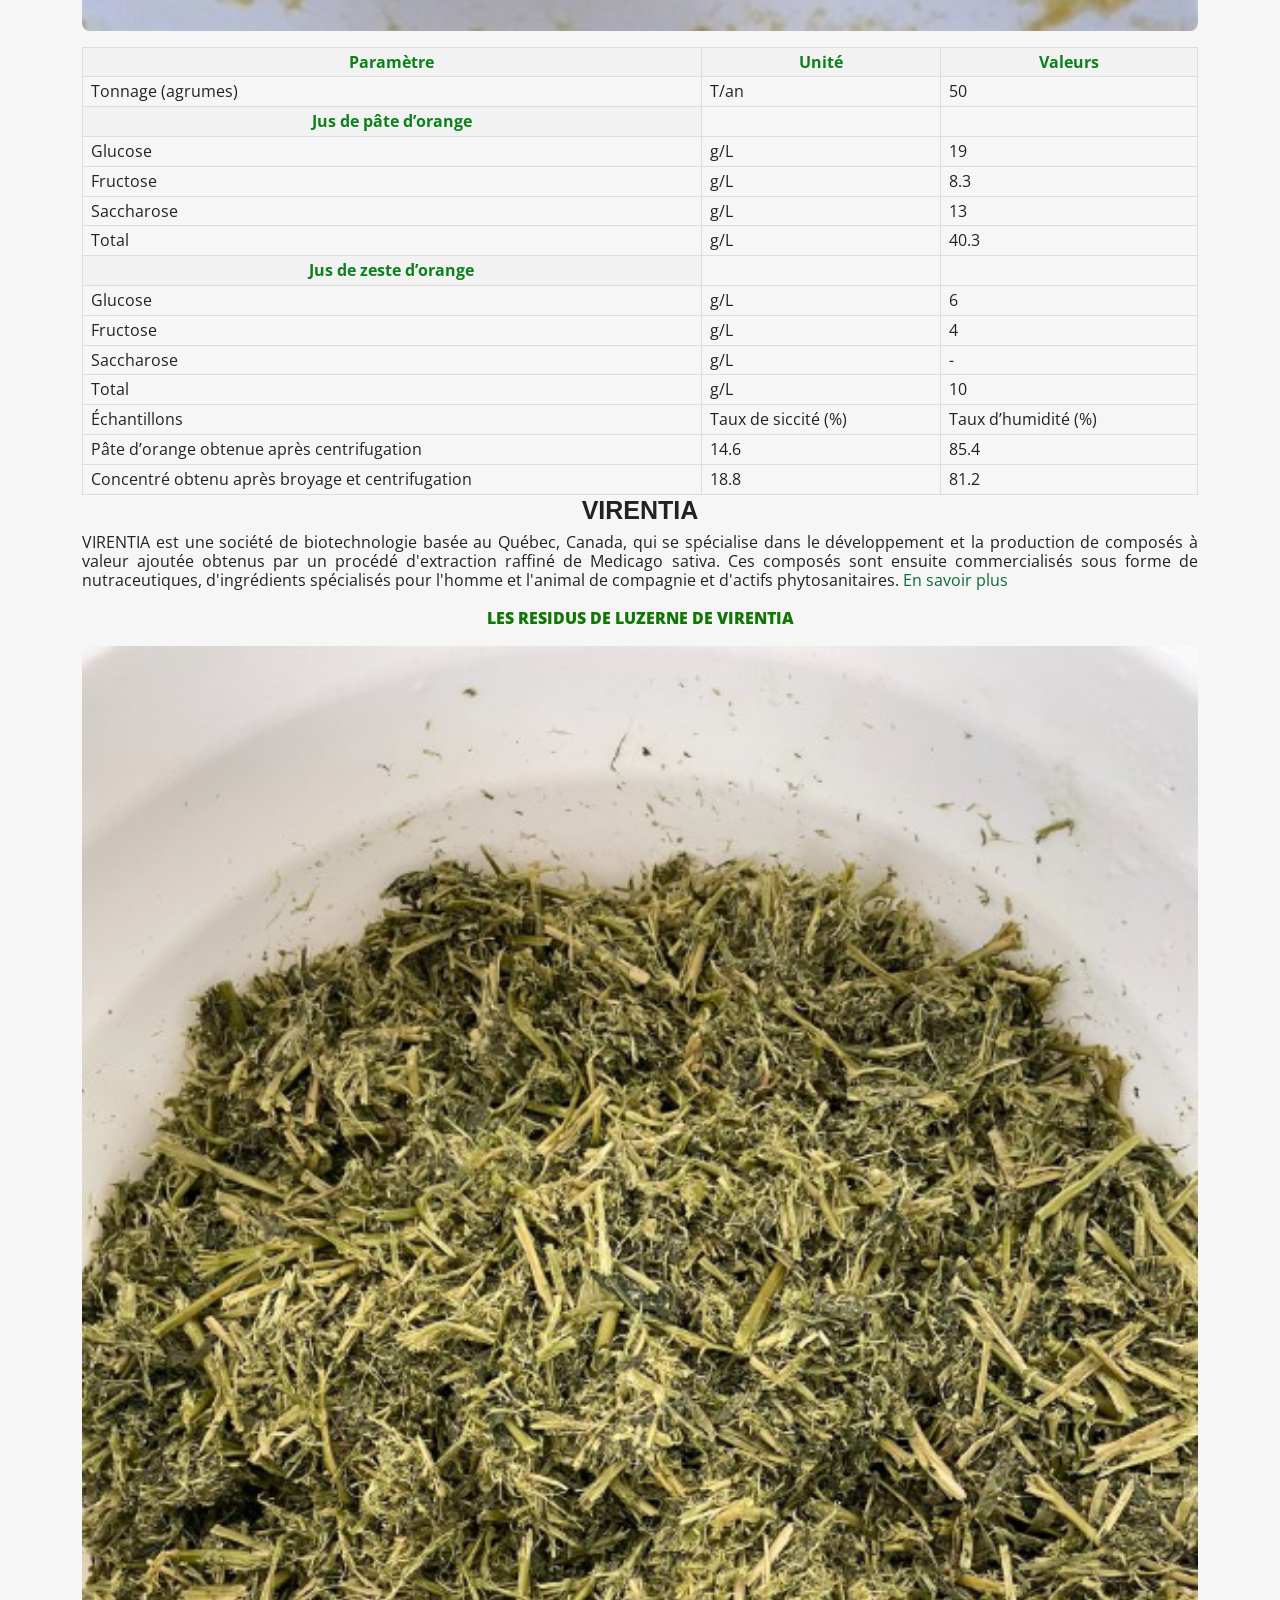
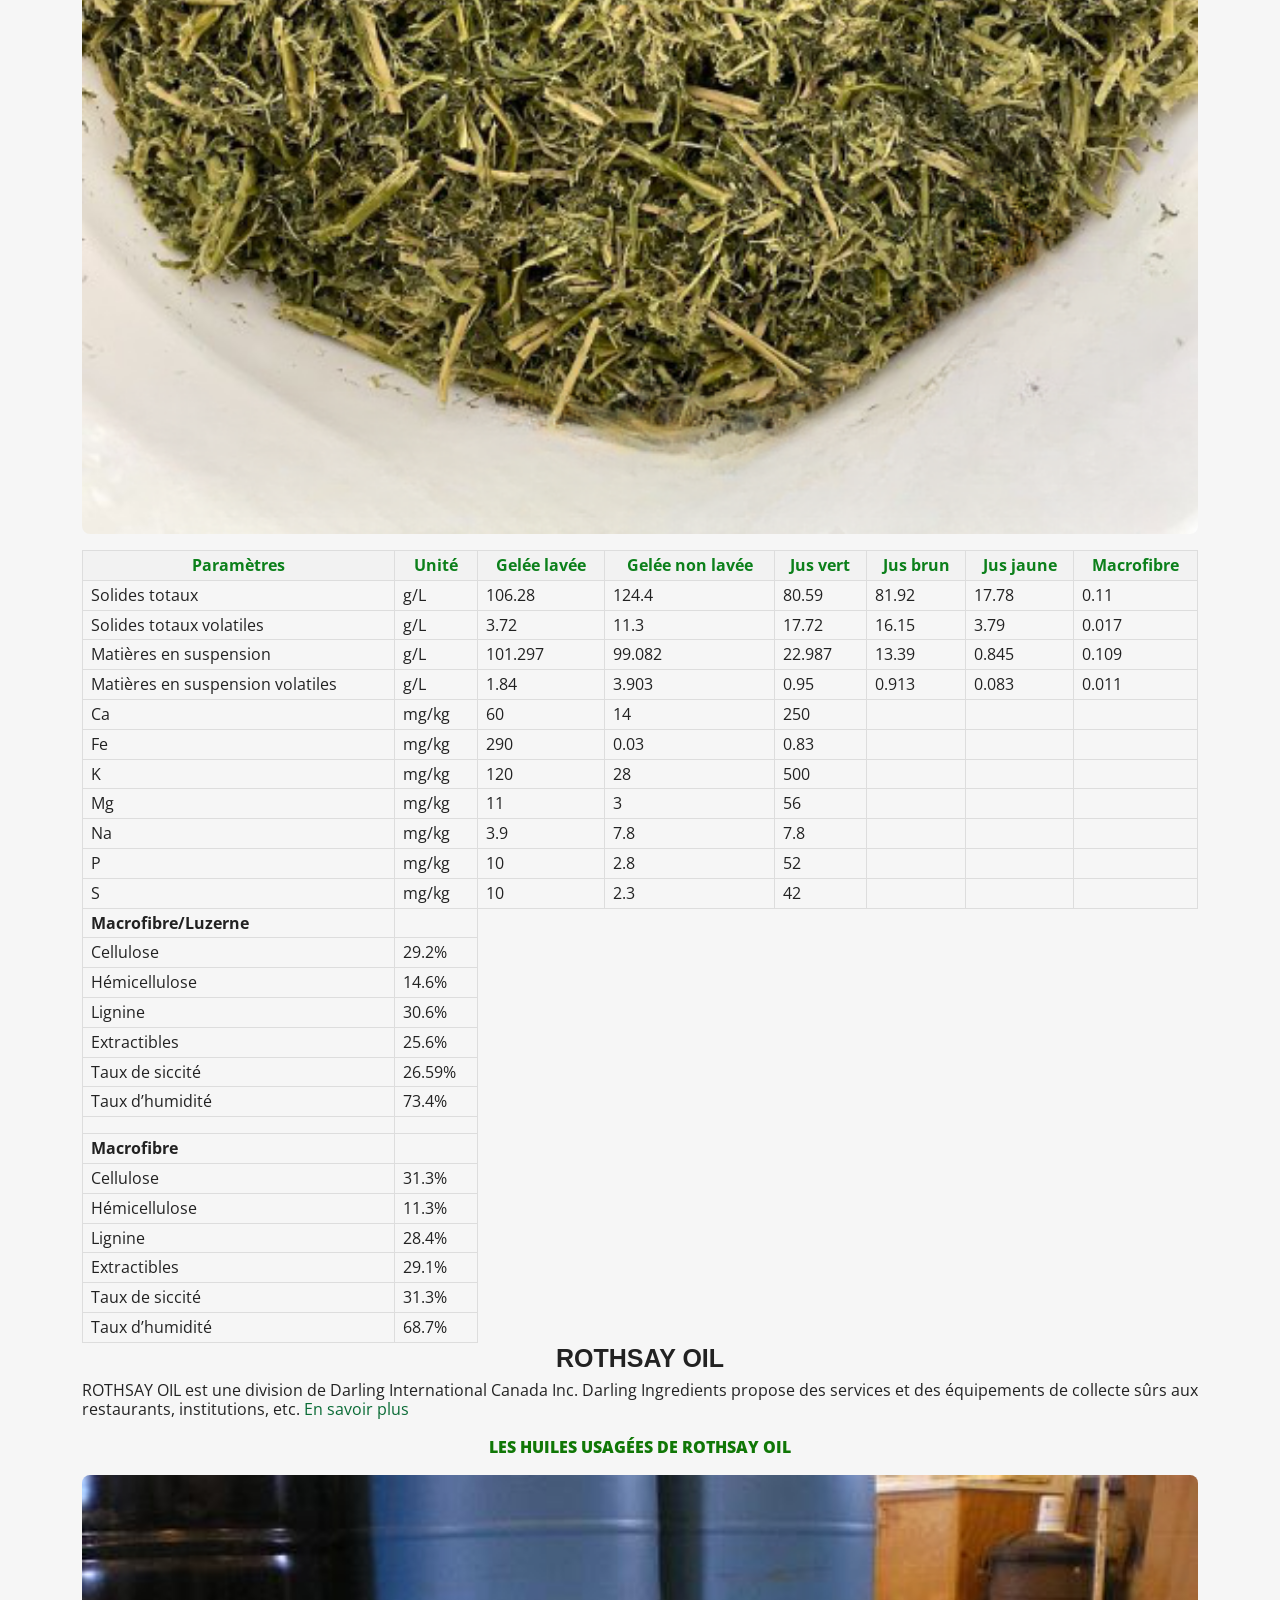
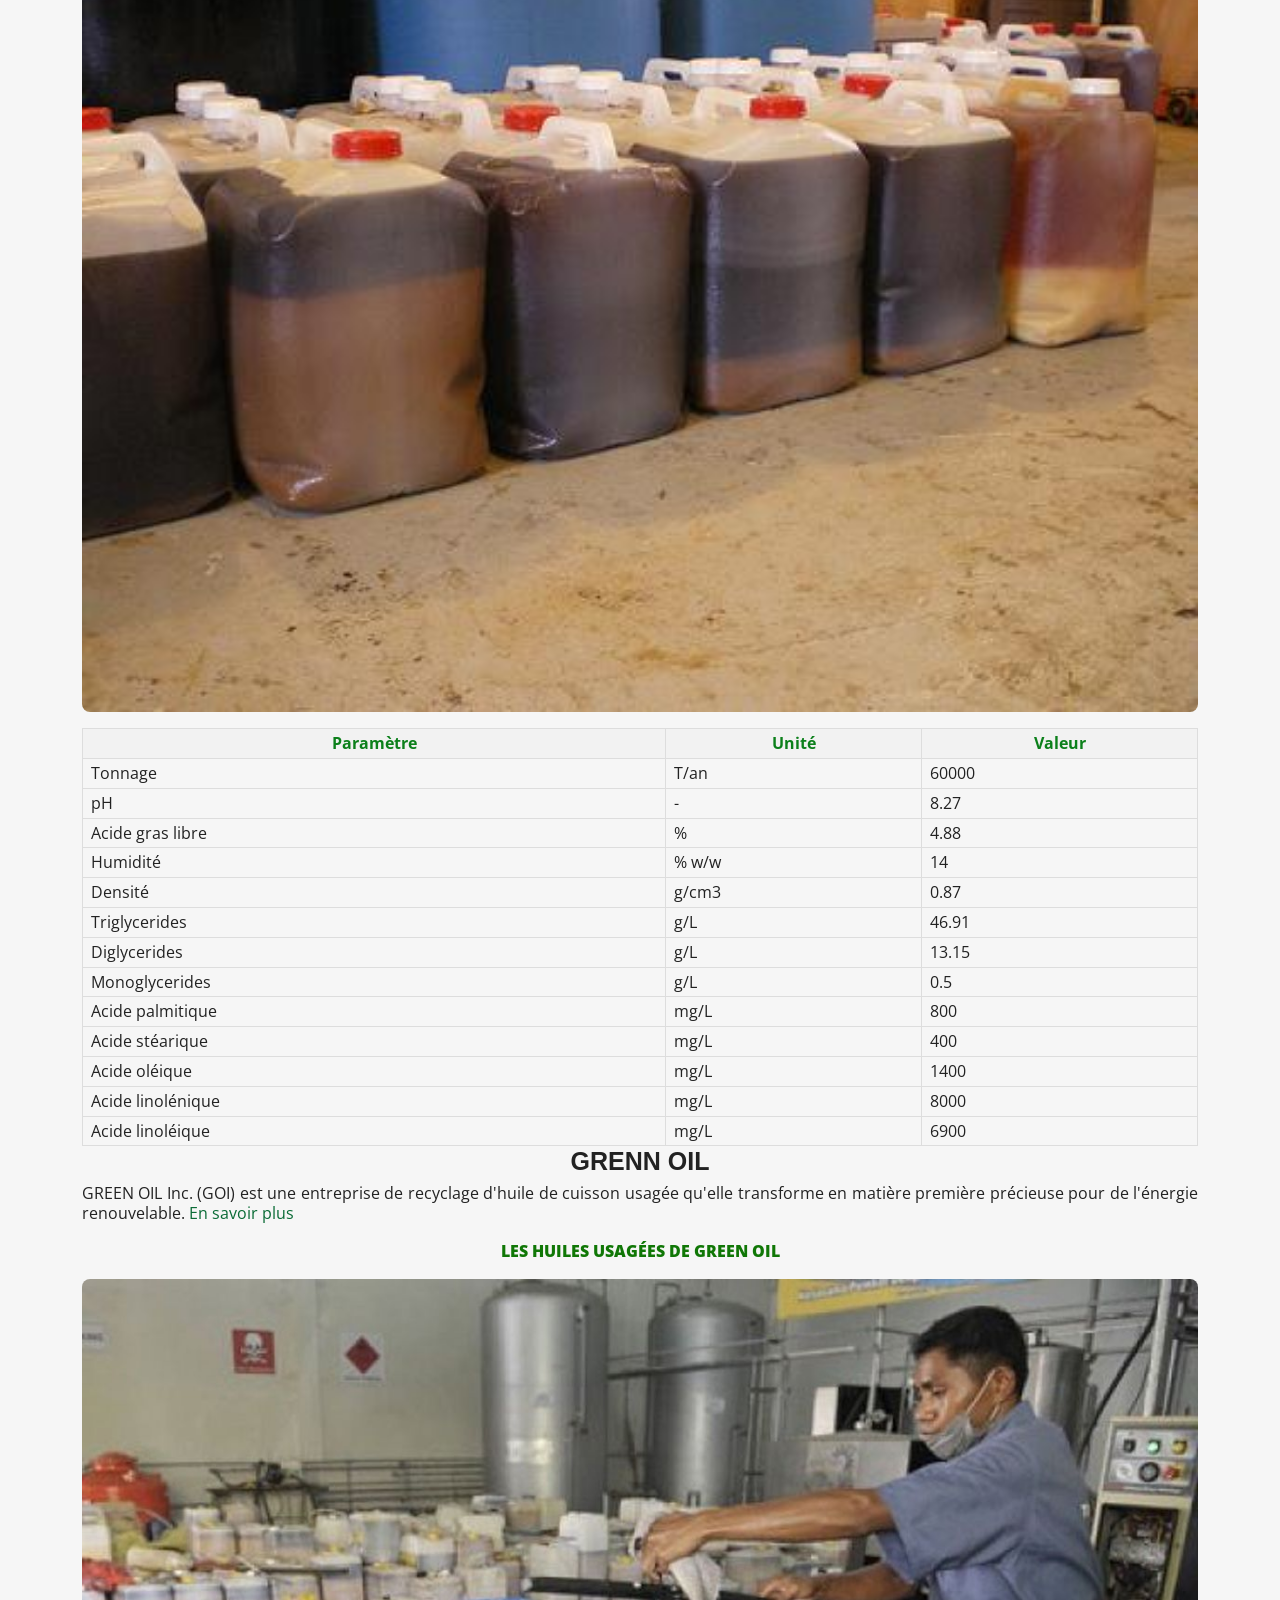
==== commit ceb073ed: "Update index.html" ====
--- a/index.html
+++ b/index.html
@@ -234,7 +234,7 @@
           <div class="col-xl-3 col-md-6" data-aos="fade-up" data-aos-delay="500">
             <div class="icon-box">
          
-              <h4 class="title"><a href="#contact" class="stretched-link"> <strong> Étape 4 :</strong> <br> Contactez-nous pour aller plus loin </a></h4>
+              <h4 class="title"><a href="#contact" class="stretched-link"> <strong> Étape 4 :</strong> <br> Prenez contact avec nous pour aller plus loin </a></h4>
             </div>
           </div>
           <!--End Icon Box -->
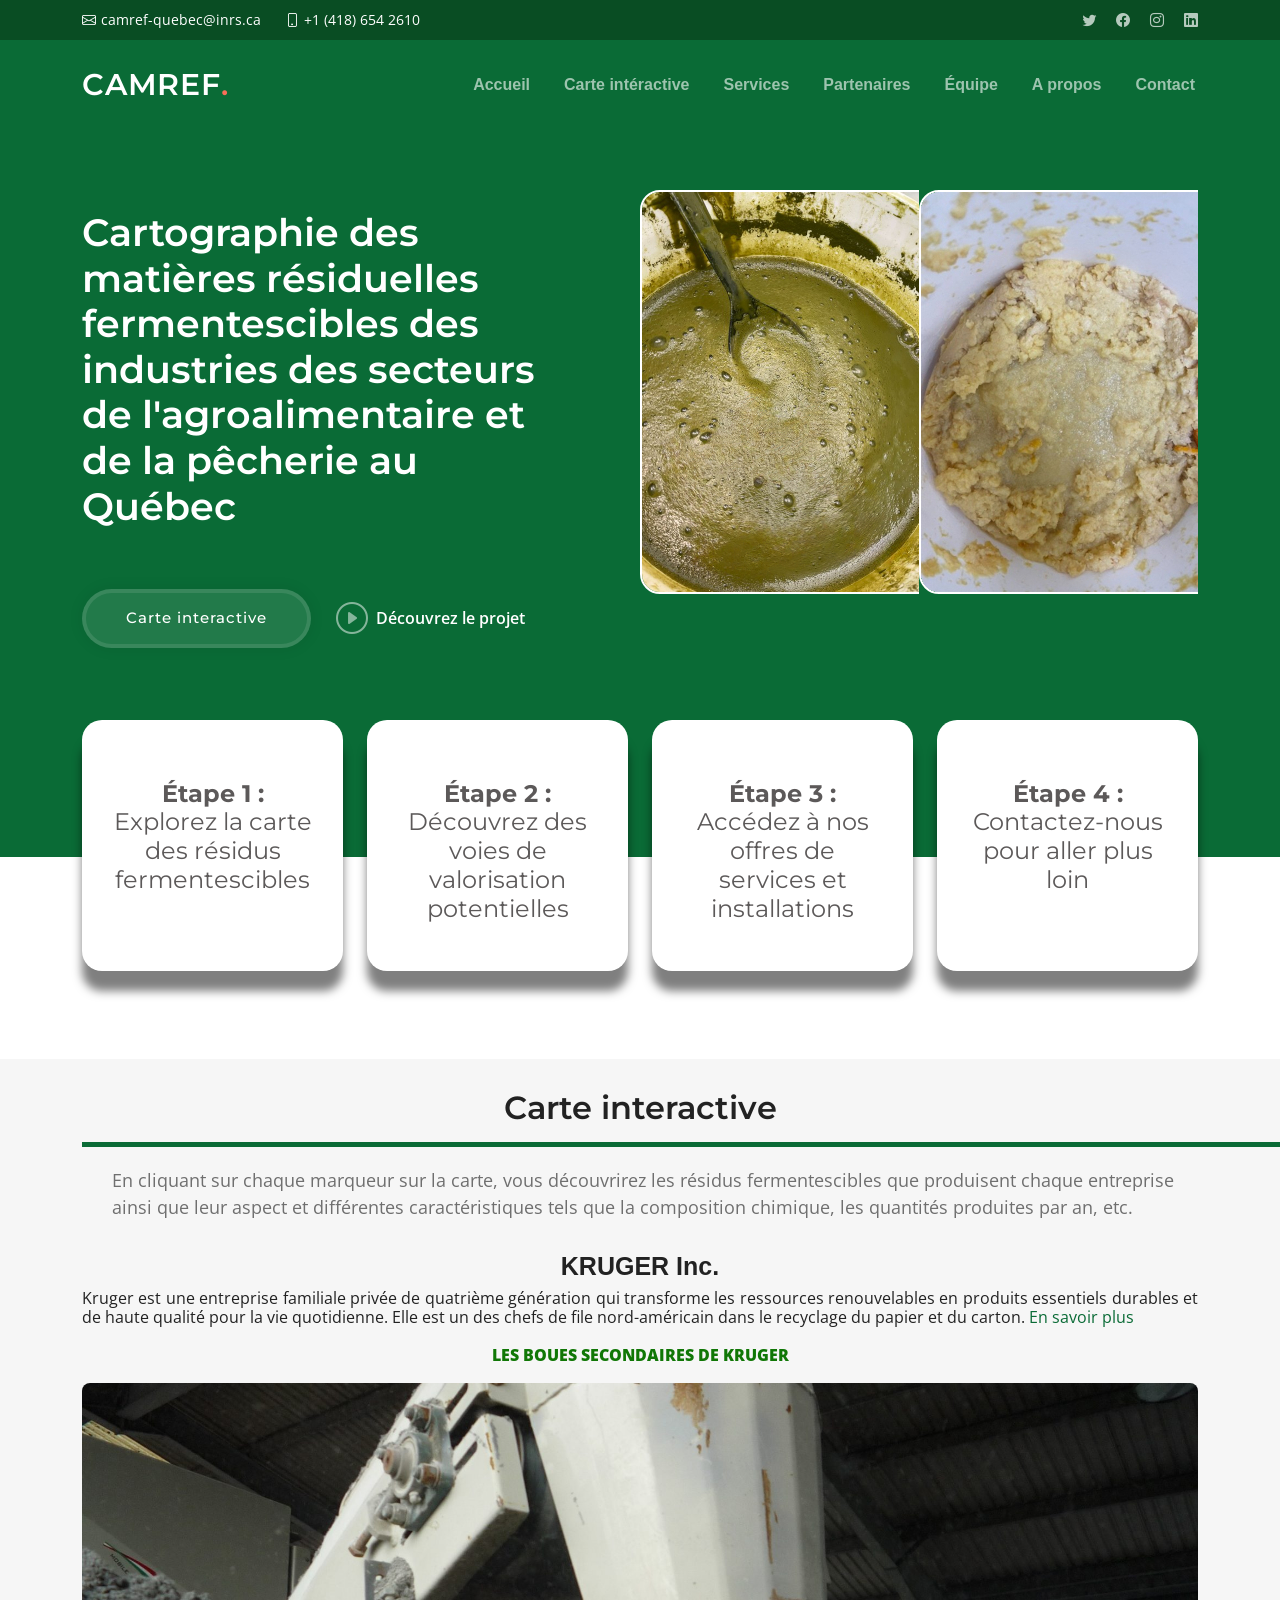
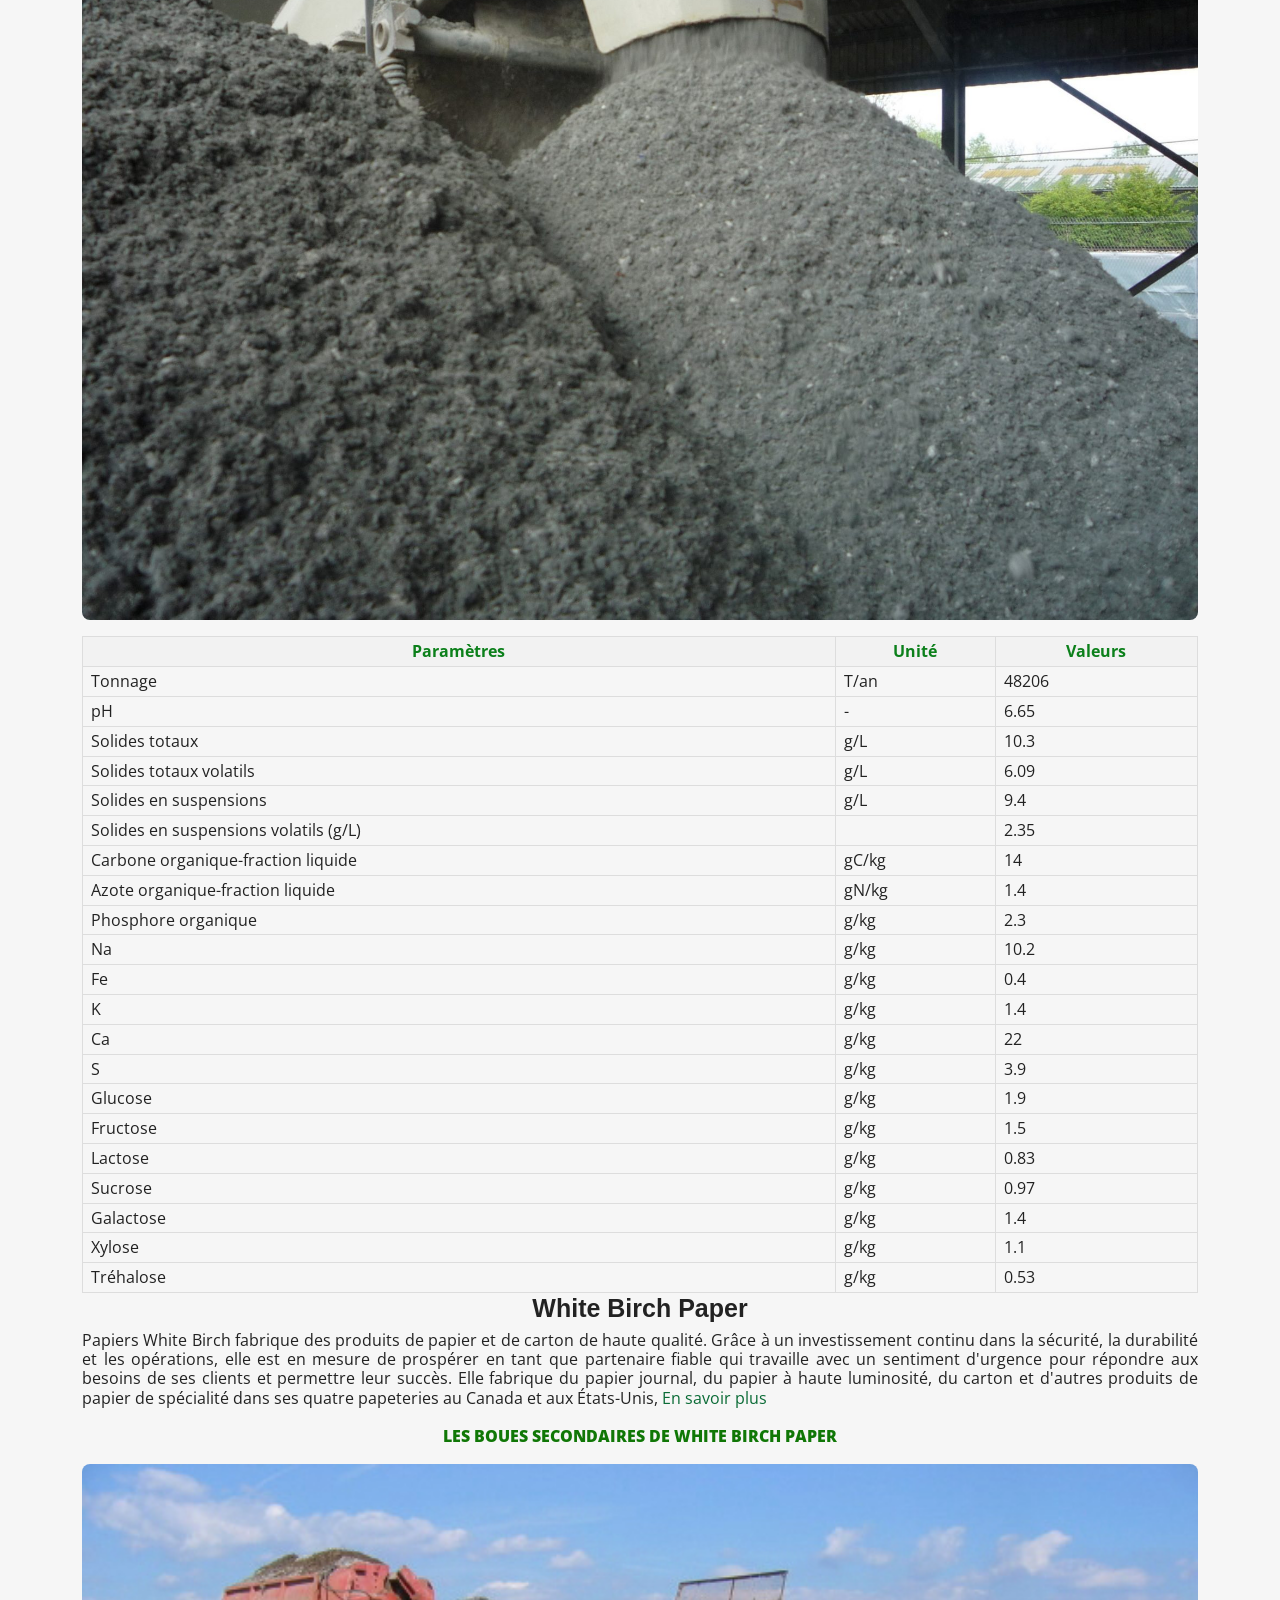
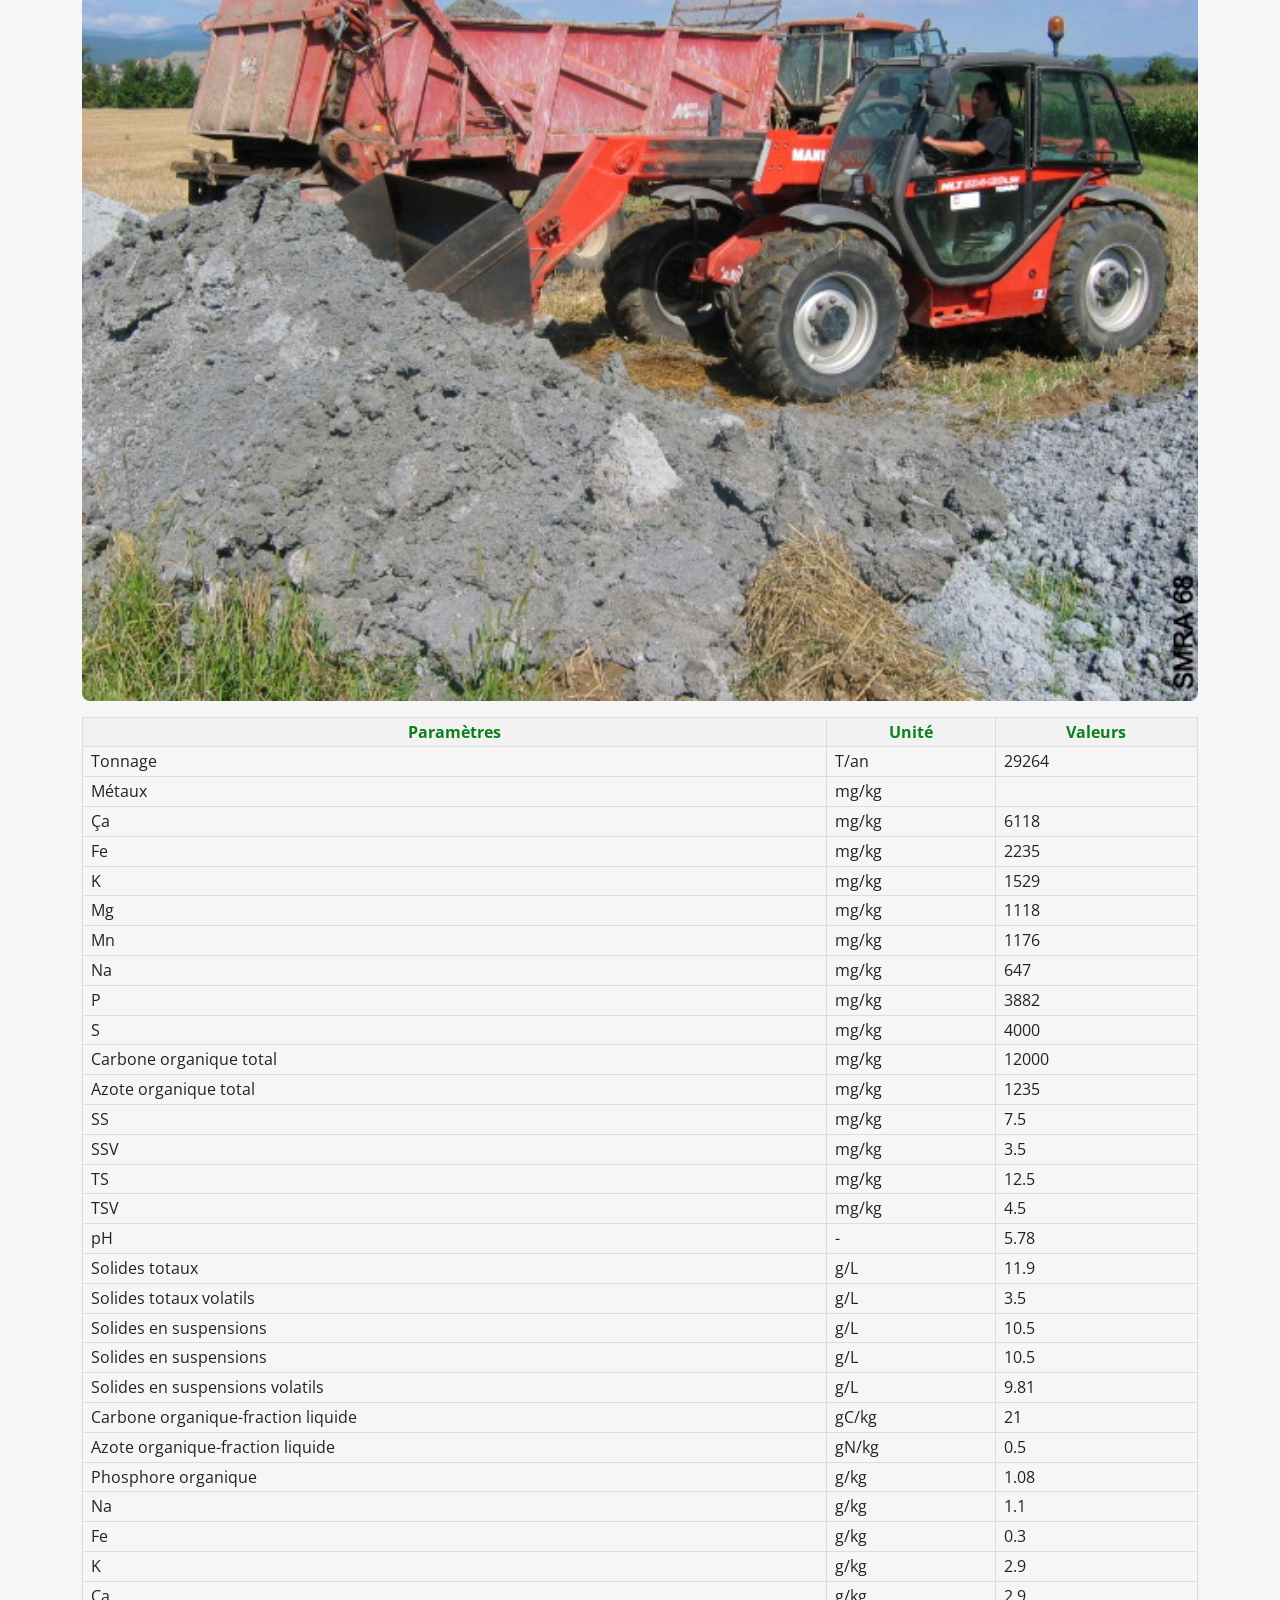
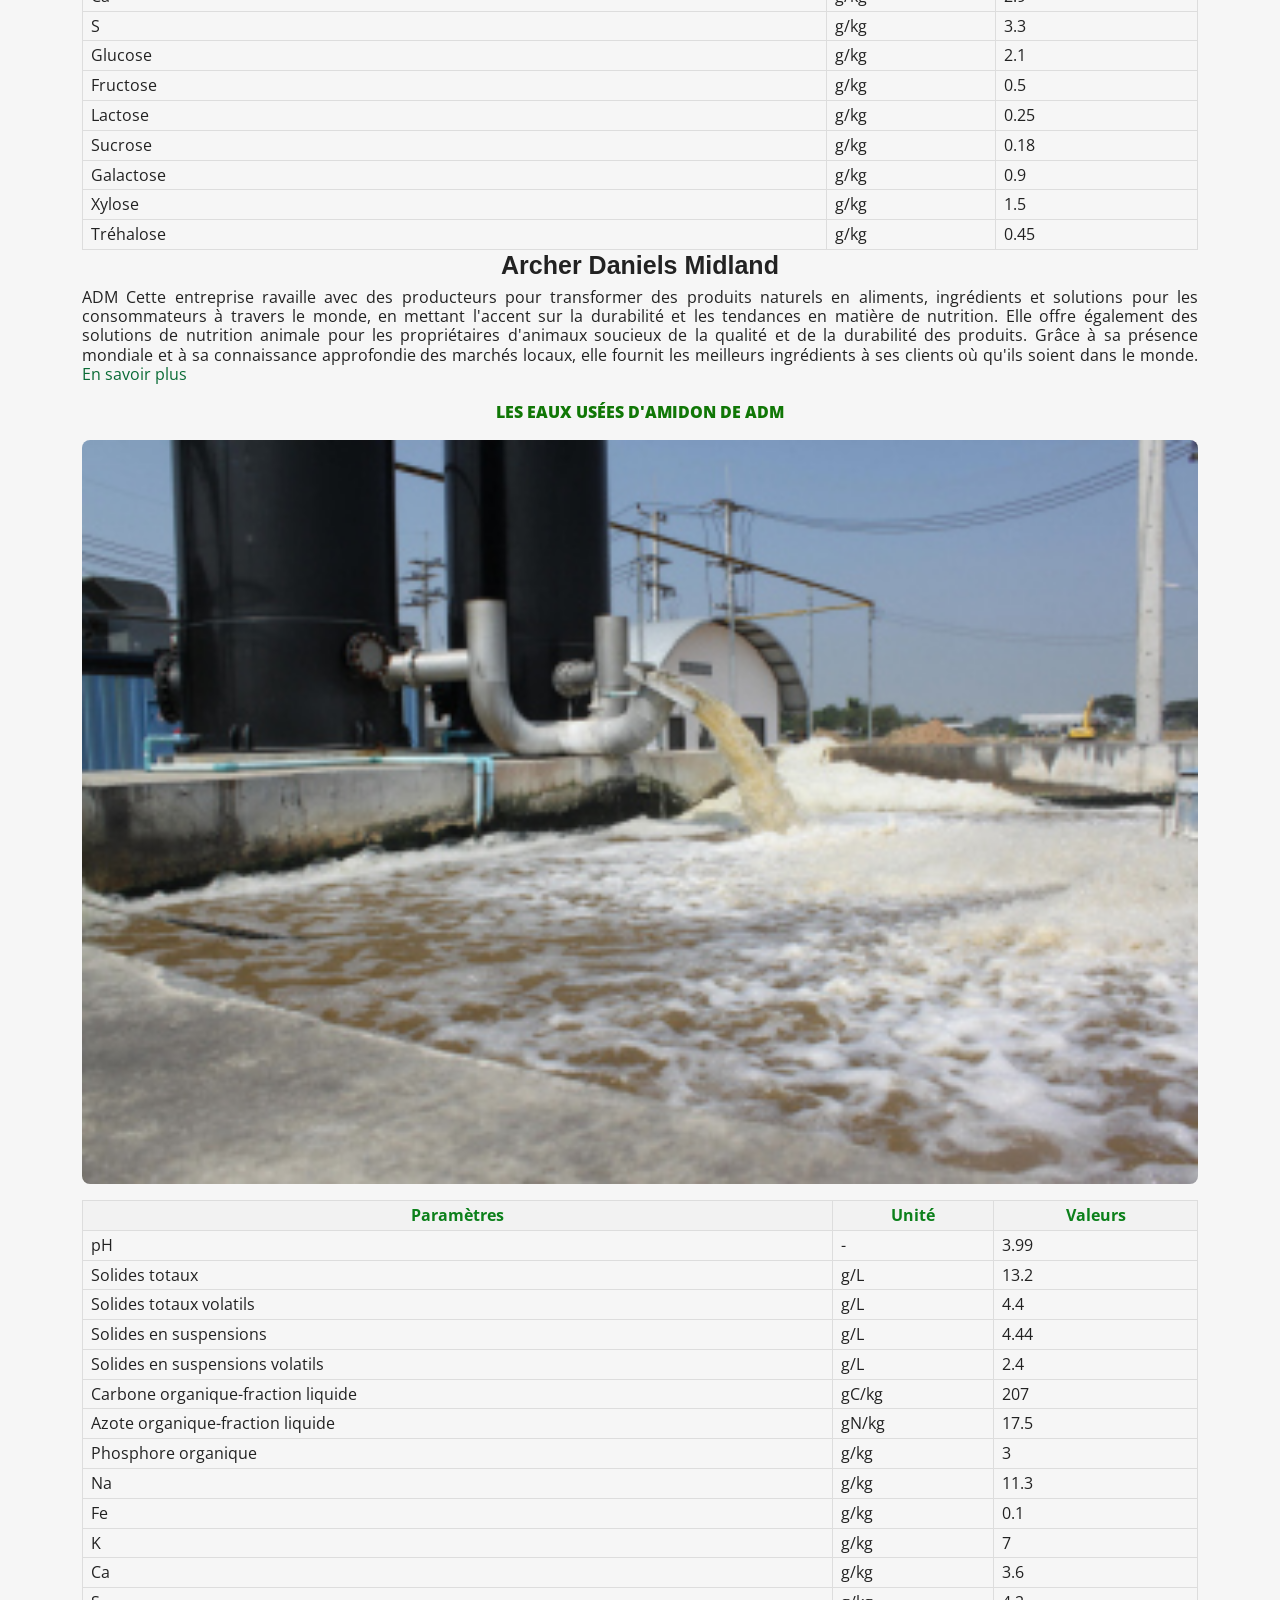
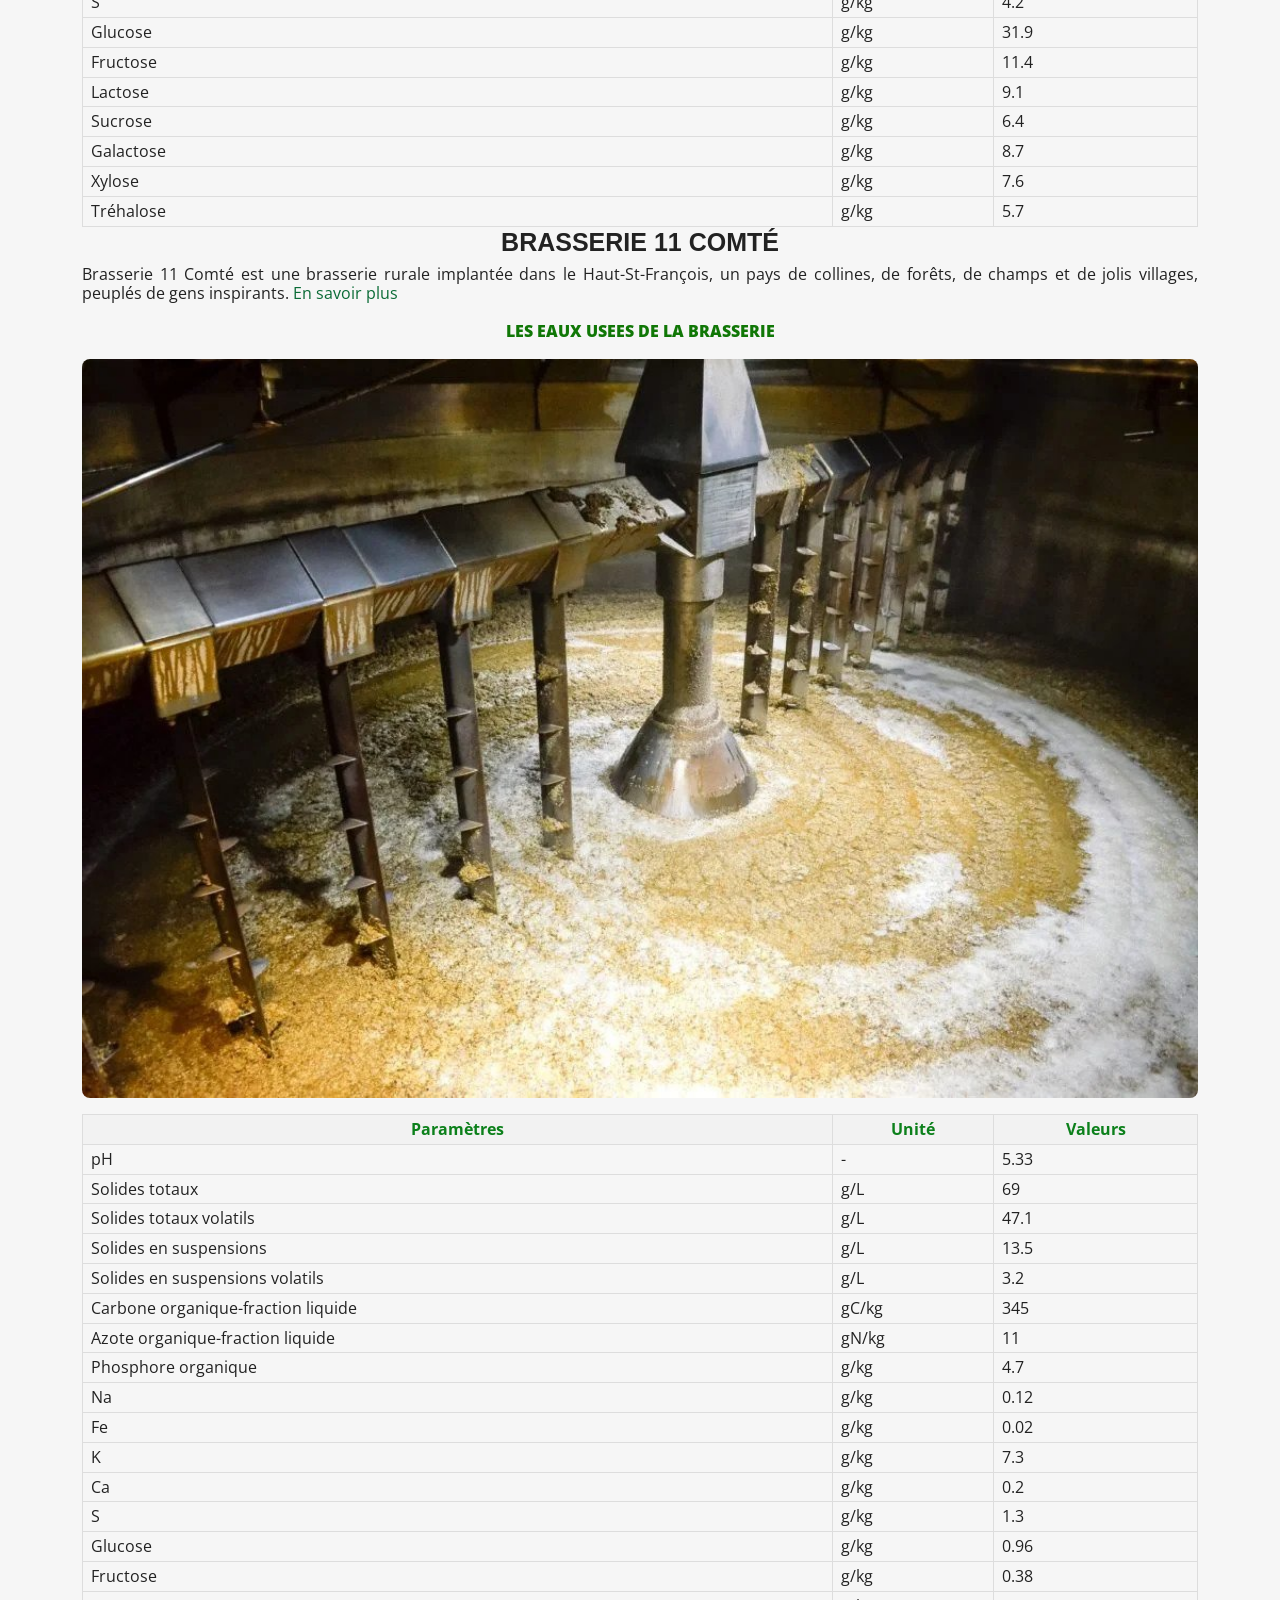
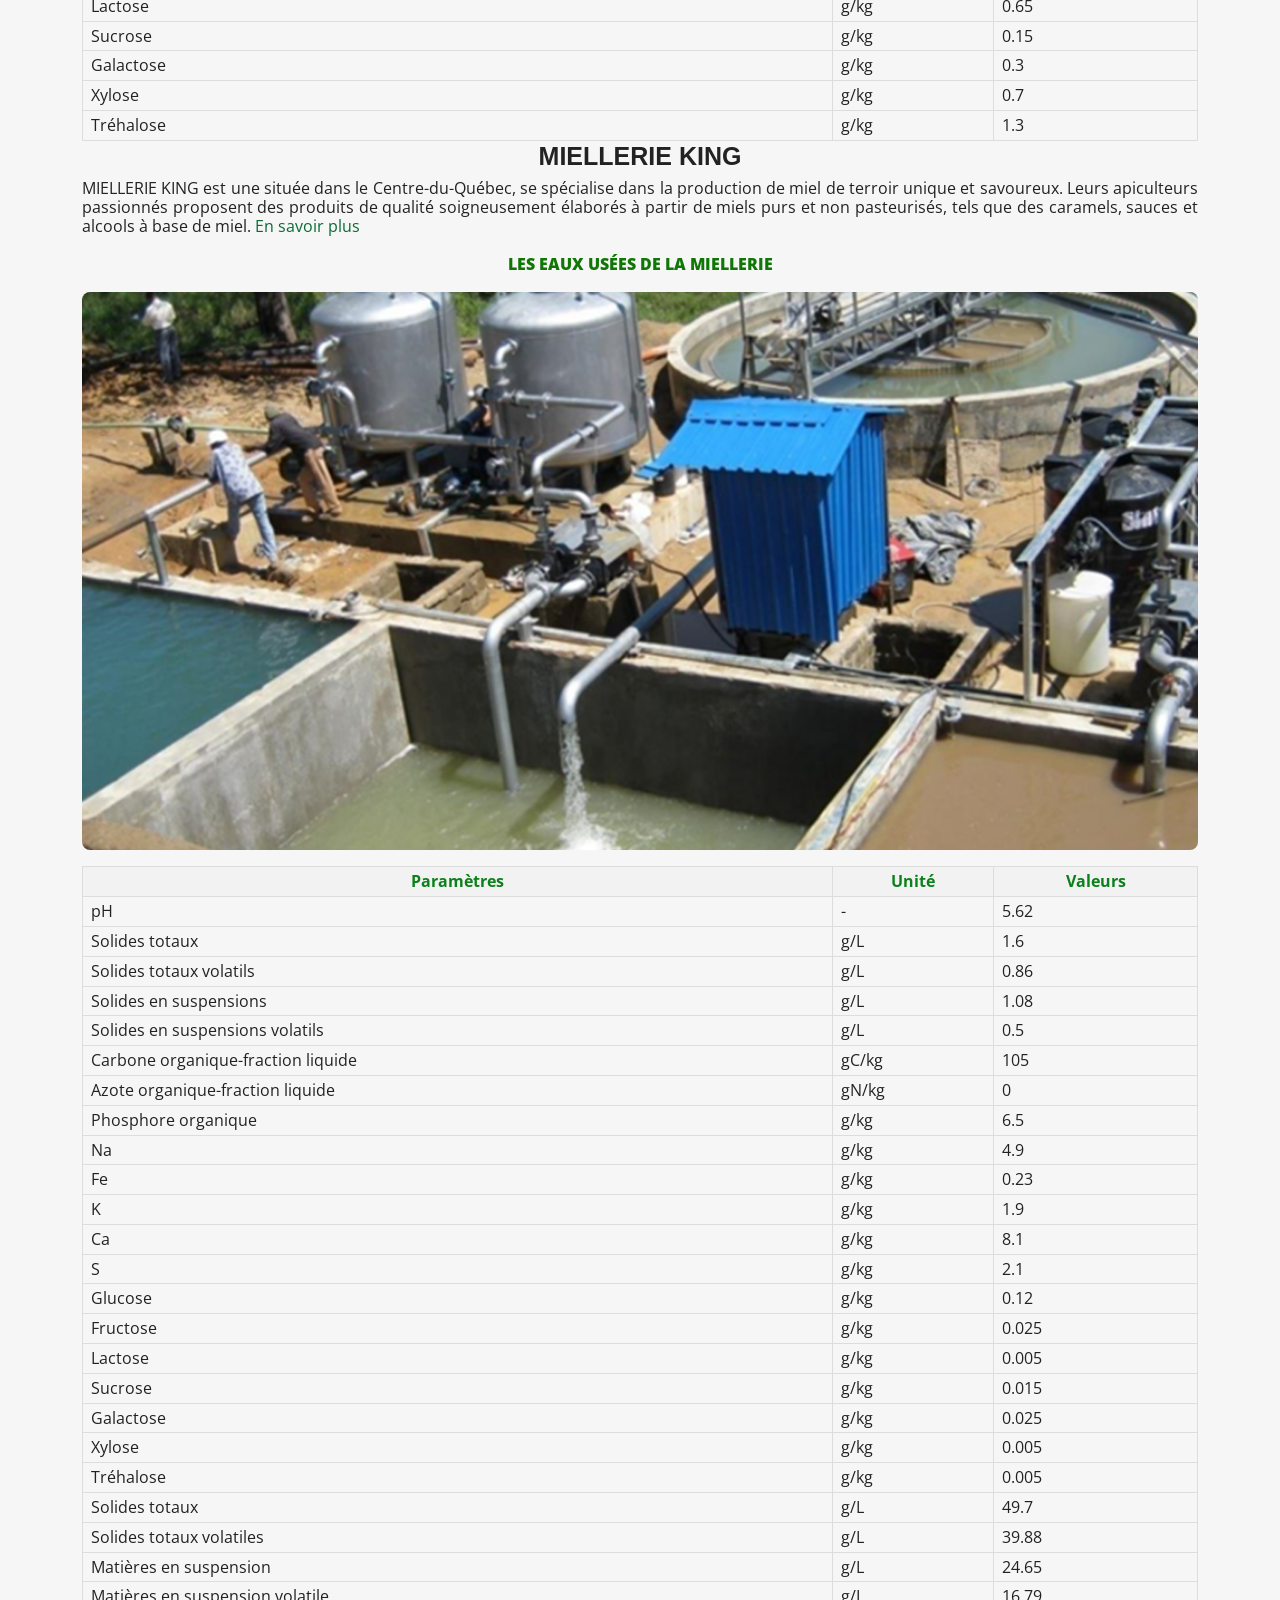
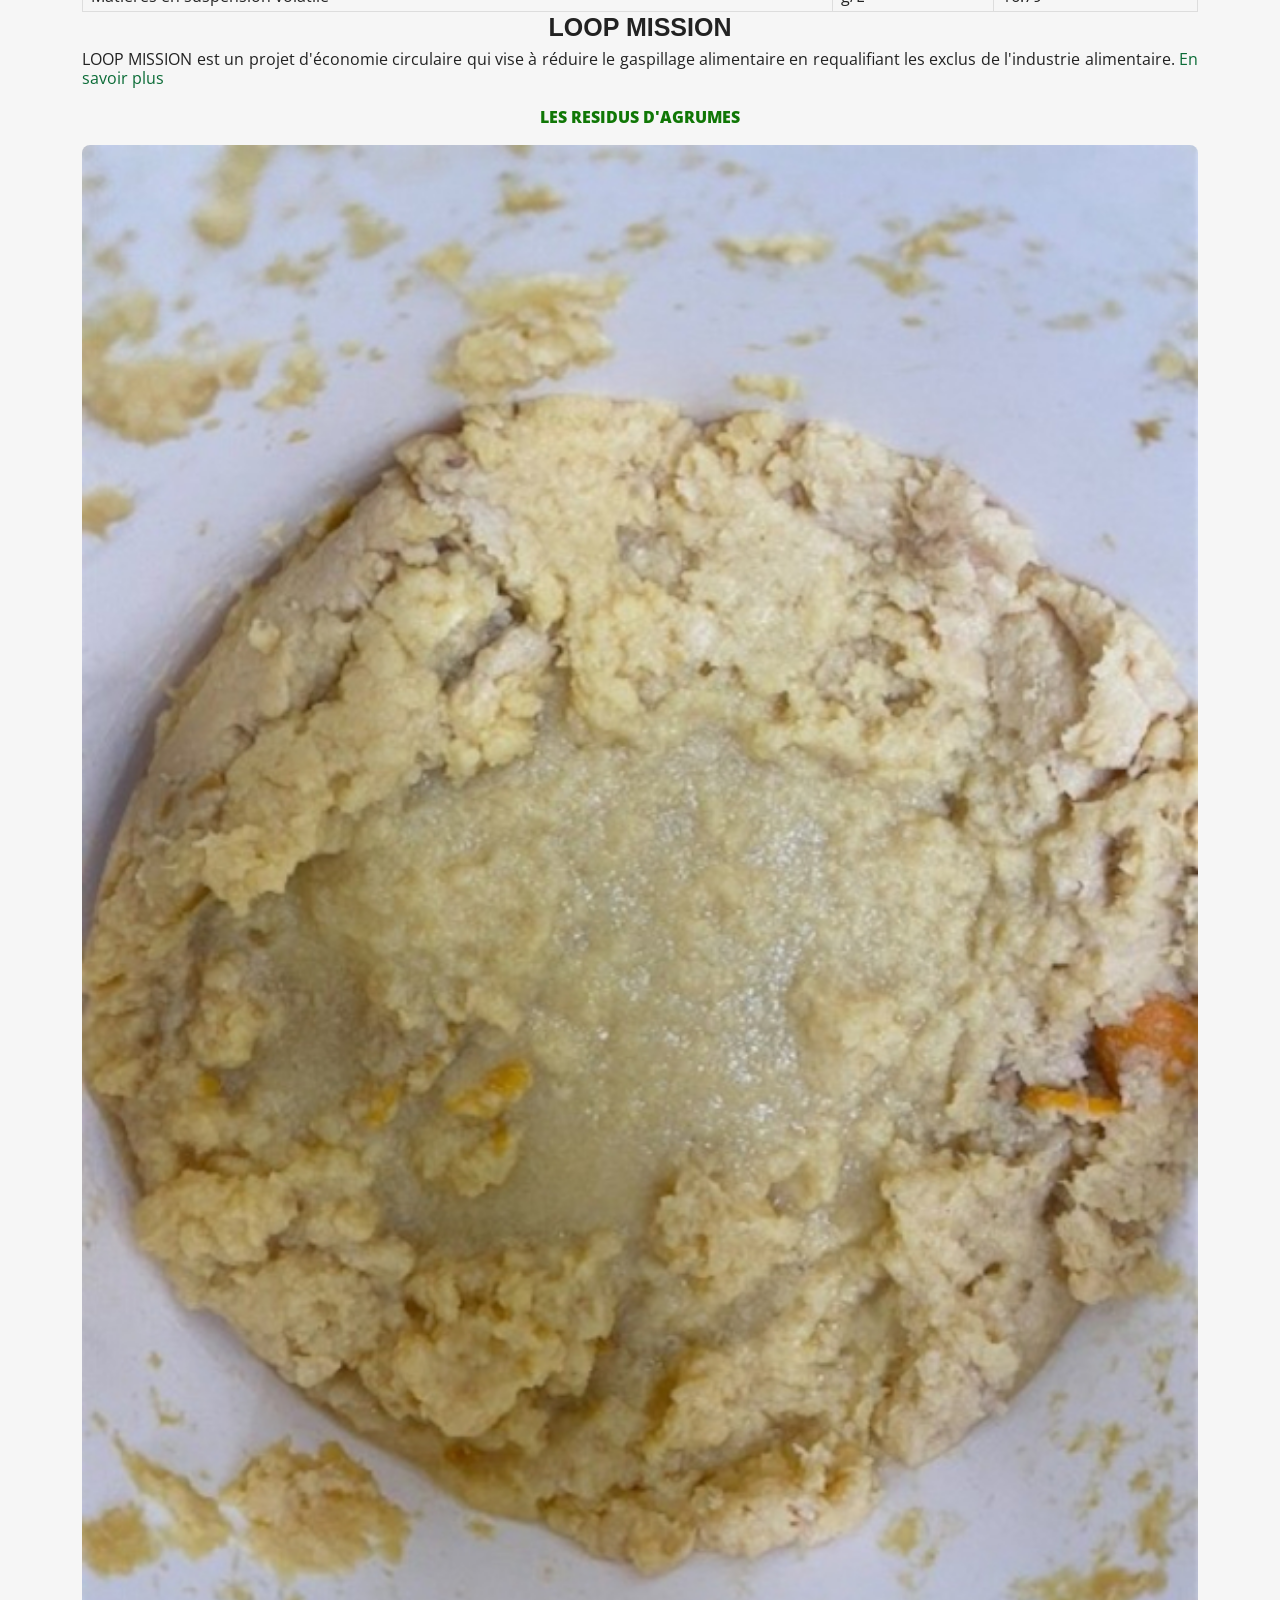
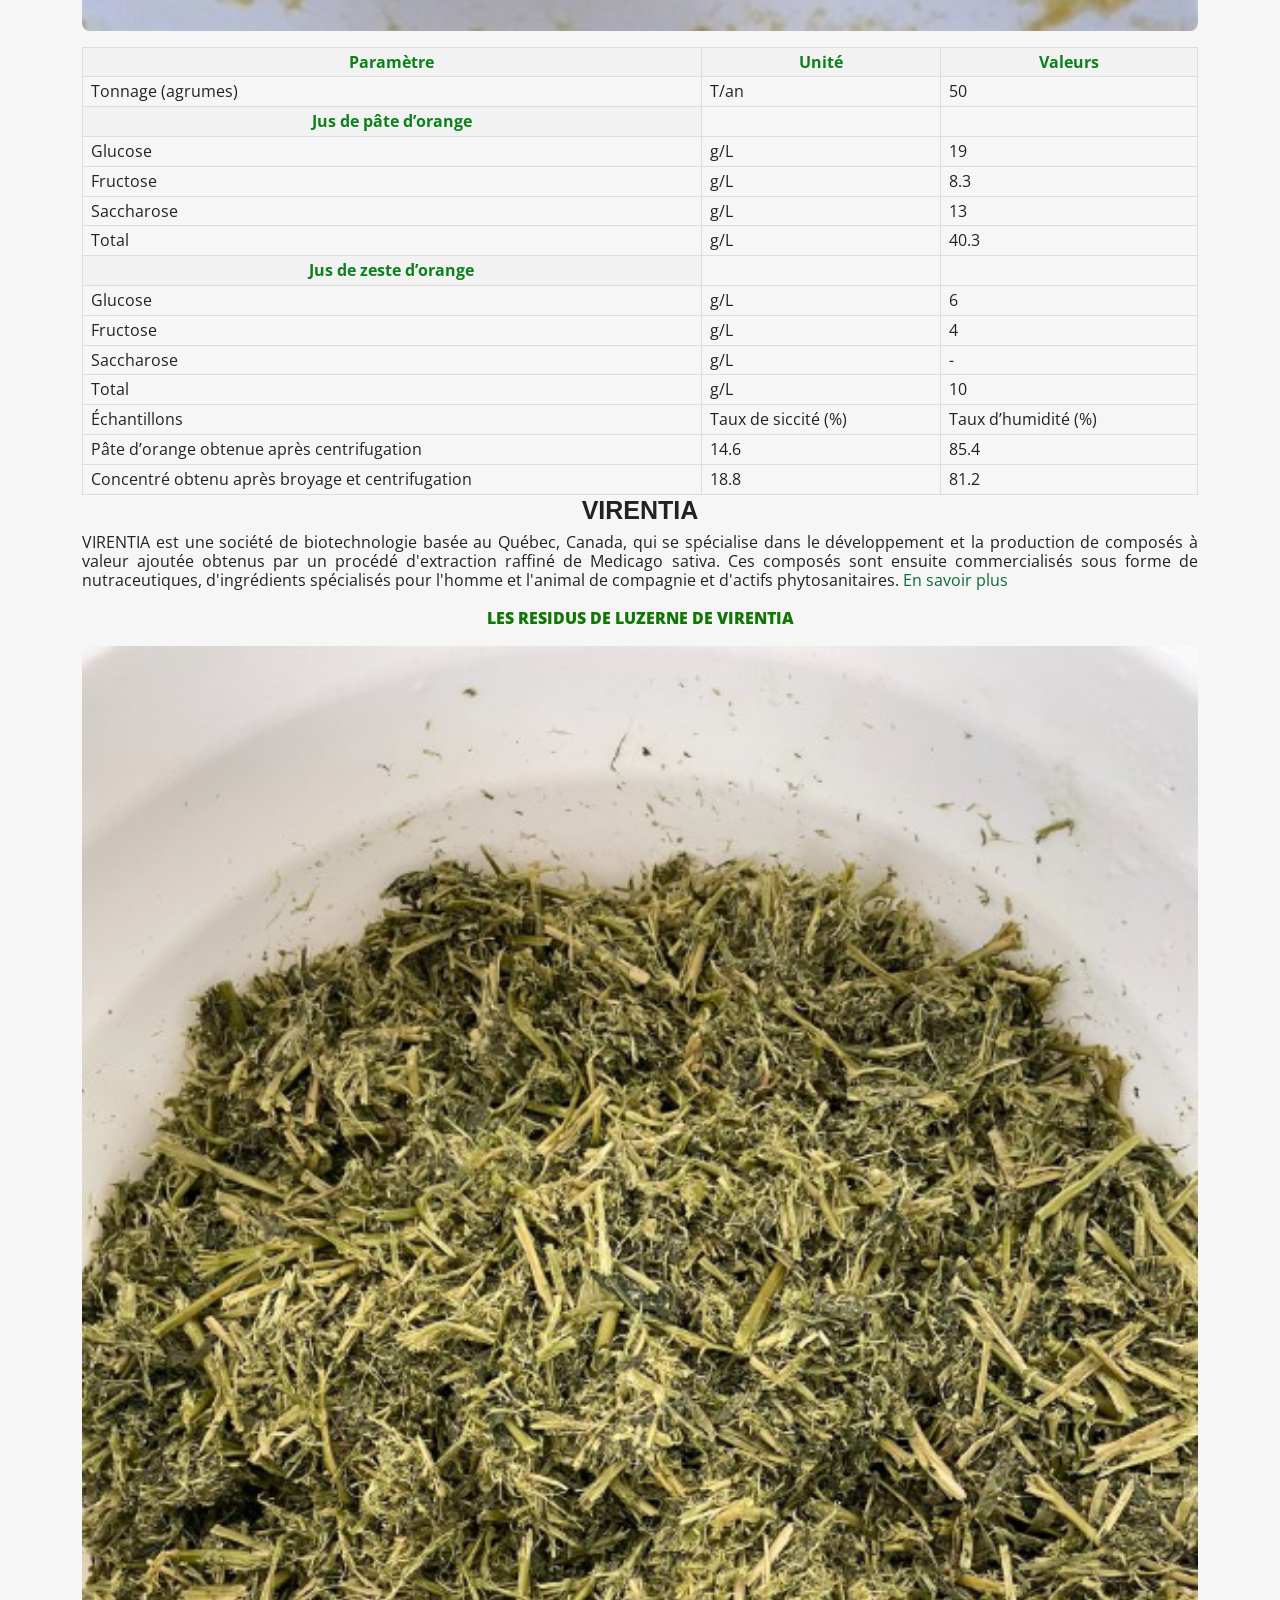
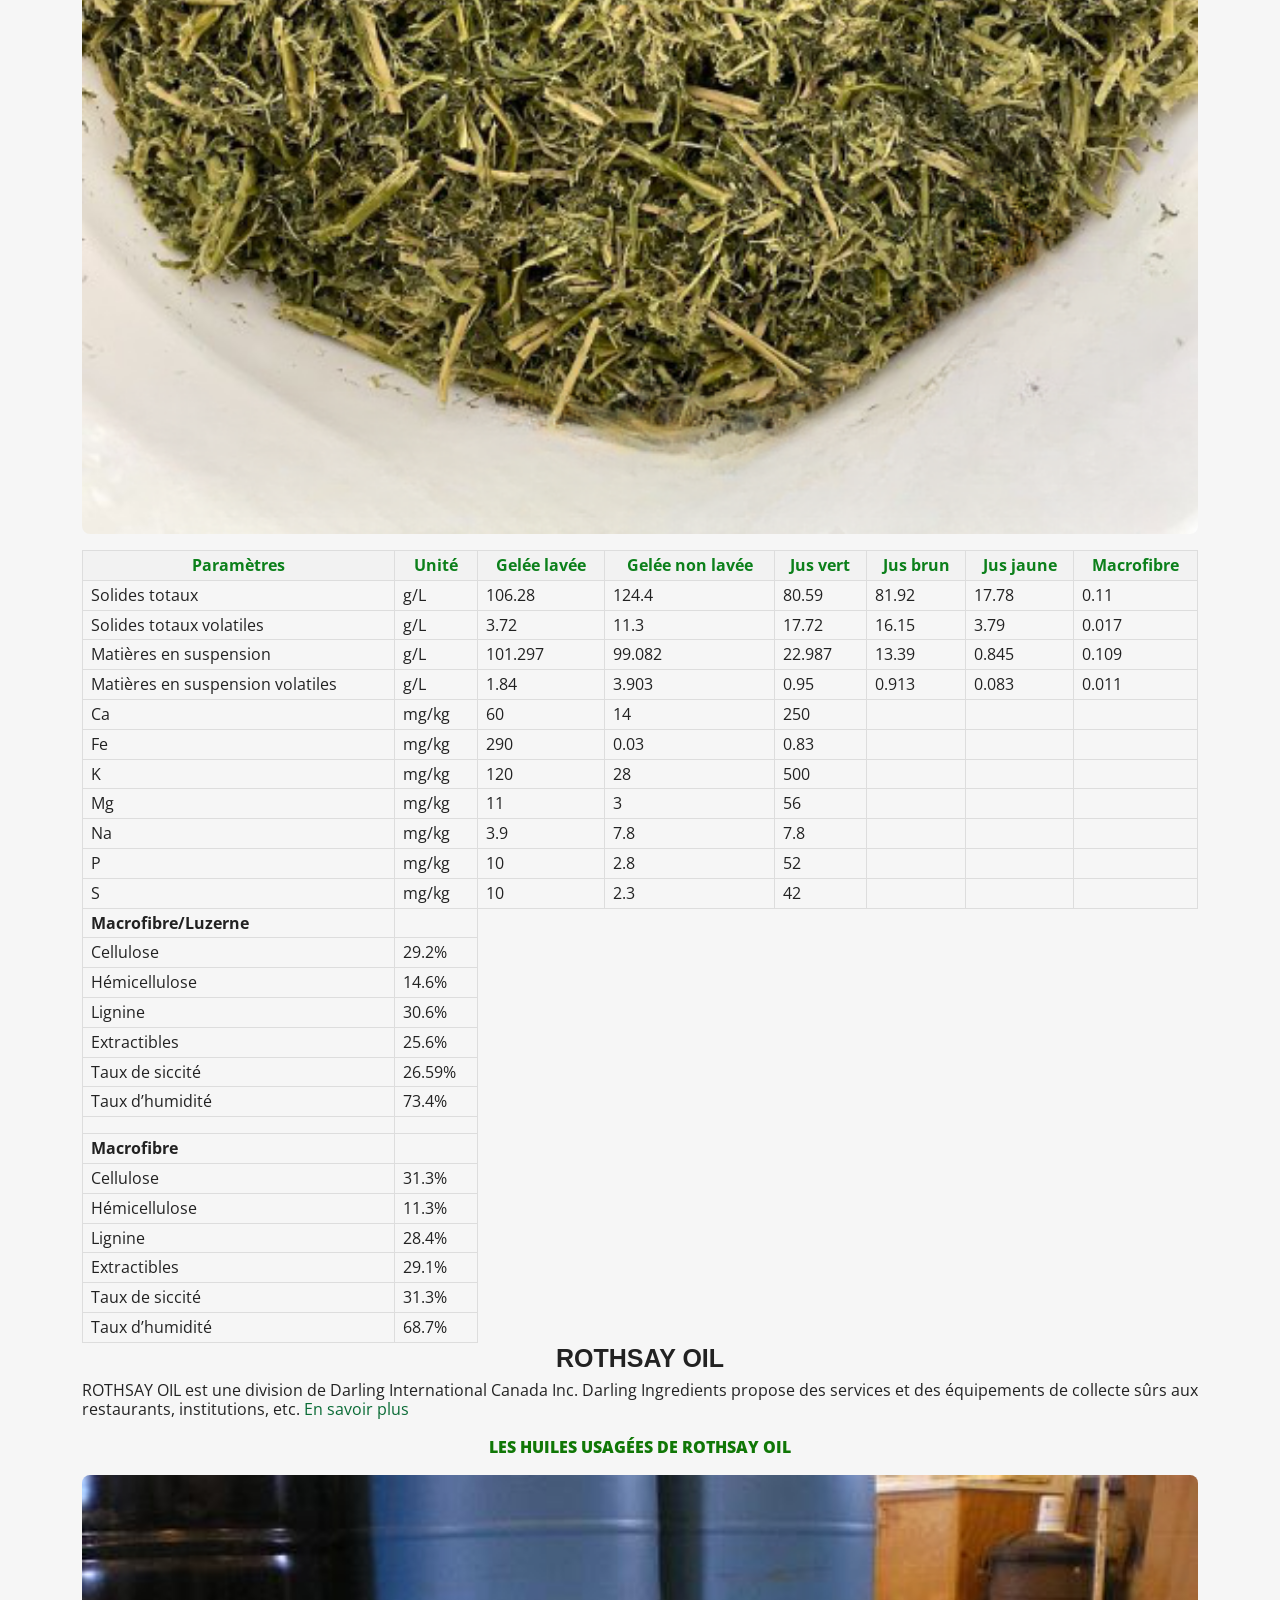
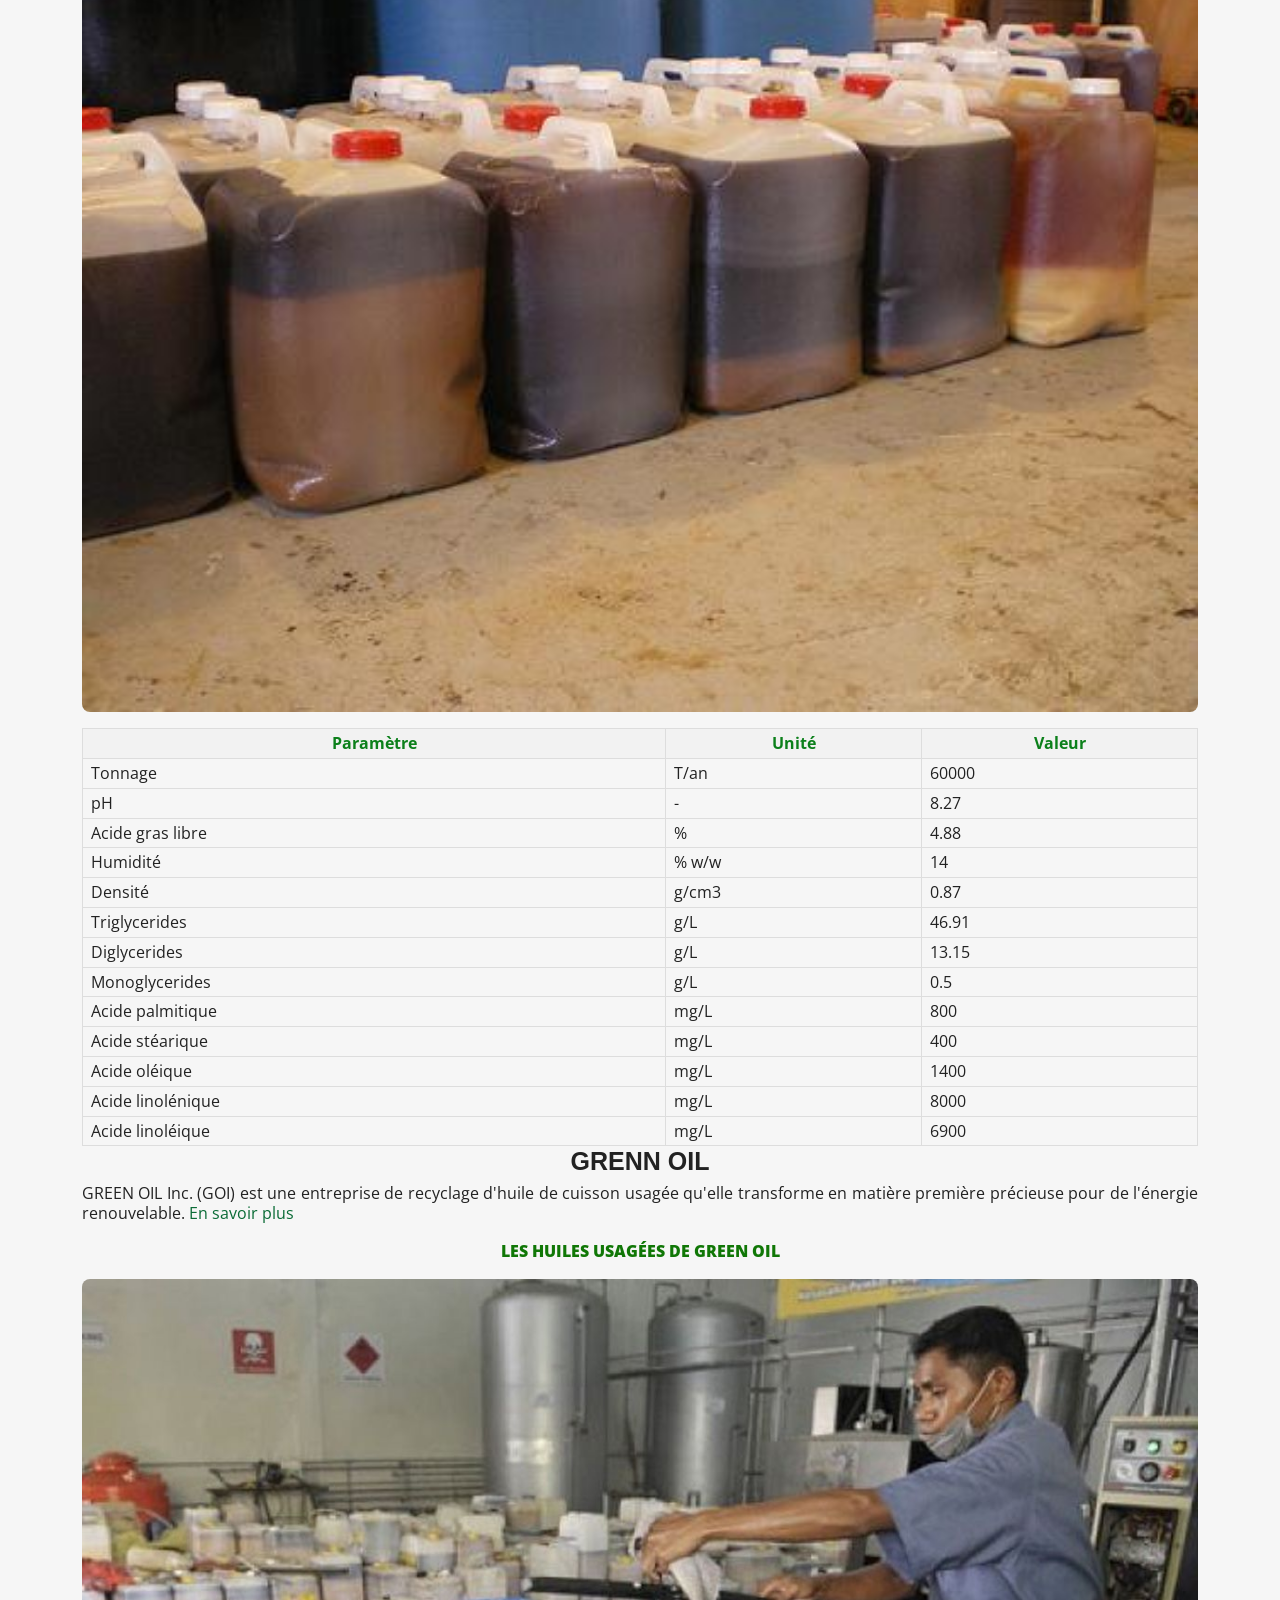
==== commit d66fc6da: "deuxieme commit" ====
--- a/index.html
+++ b/index.html
@@ -1,52 +1,35 @@
 <!DOCTYPE html>
-<html lang="fr">
-
+<html lang="fr"> 
 <head>
   <meta charset="utf-8">
-  <meta content="width=device-width, initial-scale=1.0" name="viewport">
-
+  <meta content="width=device-width, initial-scale=1.0" name="viewport"> 
   <title>camref-quebec</title>
   <meta content="" name="description">
   <meta content="" name="keywords">
-
-
-    <!-- Inlcusion bibliothèque sidebar -->
-
- 
-
-
   <!-- Inlcusion du CSS de bootstrap -->
   <link rel="stylesheet" href="leaflet.css" />
   <link rel="stylesheet" href="myimage.css" />
- 
   <!-- Inlcusion du CSS de bootstrap -->
   <link href="https://cdn.jsdelivr.net/npm/bootstrap@5.3.0-alpha1/dist/css/bootstrap.min.css" rel="stylesheet" integrity="sha384-GLhlTQ8iRABdZLl6O3oVMWSktQOp6b7In1Zl3/Jr59b6EGGoI1aFkw7cmDA6j6gD" crossorigin="anonymous">
-
   <!-- inclusion du JavaScript de Bootstrap -->
   <script src="https://cdn.jsdelivr.net/npm/bootstrap@5.3.0-alpha1/dist/js/bootstrap.bundle.min.js" integrity="sha384-w76AqPfDkMBDXo30jS1Sgez6pr3x5MlQ1ZAGC+nuZB+EYdgRZgiwxhTBTkF7CXvN" crossorigin="anonymous"></script>
-
-    <!-- inclusion du JavaScript de papaparse -->
+   <!-- inclusion du JavaScript de papaparse -->
   <script src="https://cdn.jsdelivr.net/npm/papaparse@5.3.0/papaparse.min.js"></script>
-  
   <!-- Favicons -->
   <link href="" rel="icon">
-  <link href="assets/img/apple-touch-icon.png" rel="apple-touch-icon">
-
+  <link href="assets/img/apple-touch-icon.png" rel="apple-touch-icon"> 
   <!-- Google Fonts -->
   <link rel="preconnect" href="https://fonts.googleapis.com">
   <link rel="preconnect" href="https://fonts.gstatic.com" crossorigin>
-  <link href="https://fonts.googleapis.com/css2?family=Open+Sans:ital,wght@0,300;0,400;0,500;0,600;0,700;1,300;1,400;1,600;1,700&family=Montserrat:ital,wght@0,300;0,400;0,500;0,600;0,700;1,300;1,400;1,500;1,600;1,700&family=Raleway:ital,wght@0,300;0,400;0,500;0,600;0,700;1,300;1,400;1,500;1,600;1,700&display=swap" rel="stylesheet">
-
+  <link href="https://fonts.googleapis.com/css2?family=Open+Sans:ital,wght@0,300;0,400;0,500;0,600;0,700;1,300;1,400;1,600;1,700&family=Montserrat:ital,wght@0,300;0,400;0,500;0,600;0,700;1,300;1,400;1,500;1,600;1,700&family=Raleway:ital,wght@0,300;0,400;0,500;0,600;0,700;1,300;1,400;1,500;1,600;1,700&display=swap" rel="stylesheet"> 
   <!-- Vendor CSS Files -->
   <link href="assets/vendor/bootstrap/css/bootstrap.min.css" rel="stylesheet">
   <link href="assets/vendor/bootstrap-icons/bootstrap-icons.css" rel="stylesheet">
   <link href="assets/vendor/aos/aos.css" rel="stylesheet">
   <link href="assets/vendor/glightbox/css/glightbox.min.css" rel="stylesheet">
-  <link href="assets/vendor/swiper/swiper-bundle.min.css" rel="stylesheet">
- 
+  <link href="assets/vendor/swiper/swiper-bundle.min.css" rel="stylesheet"> 
   <!-- Inclusion bibliotheque D3 -->
-  <script src="https://d3js.org/d3.v7.min.js"></script>
-
+  <script src="https://d3js.org/d3.v7.min.js"></script> 
   <!-- Template Main CSS File -->
   <link href="assets/css/main.css" rel="stylesheet">
 
@@ -57,50 +40,26 @@
   * License: https://bootstrapmade.com/license/
   ======================================================== -->
 
-  <link rel="stylesheet" href="https://cdn.jsdelivr.net/npm/leaflet@1.7.1/dist/leaflet.css" />
-  <link rel="stylesheet" href="https://github.com/DelKona/projetcamref/blob/5828d31ce2760266a3f310b003405e088b5241cf/L.Control.Sidebar.css" />
-
-
-
-
+  <link rel="stylesheet" href="https://cdn.jsdelivr.net/leaflet/1.0.0-rc.1/leaflet.css">
+  <link rel="stylesheet" href="../src/L.Control.Sidebar.css" /> 
   <style>
     body {
         padding: 0;
         margin: 0;
     }
-
     html, body, #map {
         height: 100%;
     }
-
     .lorem {
         font-style: italic;
         color: #1a1919;
     }
-
     body > #sidebar {
         display: none;
     }
 </style>
-
-
-
-
-
-
-
-
-
-
-
-
-
-	
-
 </head>
-
 <body>
-
   <!-- ======= Header ======= -->
   <section id="topbar" class="topbar d-flex align-items-center">
     <div class="container d-flex justify-content-center justify-content-md-between">
@@ -116,9 +75,7 @@
       </div>
     </div>
   </section><!-- End Top Bar -->
-
   <header id="header" class="header d-flex align-items-center">
-
     <div class="container-fluid container-xl d-flex align-items-center justify-content-between">
       <a href="index.html" class="logo d-flex align-items-center">
         <!-- Uncomment the line below if you also wish to use an image logo -->
@@ -136,33 +93,29 @@
           <li><a href="#contact">Contact</a></li>
         </ul>
       </nav><!-- .navbar -->
-
       <i class="mobile-nav-toggle mobile-nav-show bi bi-list"></i>
       <i class="mobile-nav-toggle mobile-nav-hide d-none bi bi-x"></i>
-
     </div>
   </header><!-- End Header -->
   <!-- End Header -->
-
   <!-- ======= Hero Section ======= -->
   <section id="hero" class="hero">
     <div class="container position-relative">
       <div class="row gy-4" data-aos="fade-in">
         <div class="col-lg-12 order-1 order-lg-6 d-flex flex-row justify-content text-center text-lg-start">
           <div class="col-lg-12 order-1 order-lg-6 d-flex flex-row justify-content text-center text-lg-start">
-            <div> 
+            <div>
             <h2>Cartographie des matières résiduelles fermentescibles des industries des secteurs de l'agroalimentaire et de la pêcherie au Québec </h2>
             <p> </p>
             <div id="boutton-accedez" class="d-flex justify-content-center justify-content-lg-start" style="margin-top:50;">
                 <a href="#carte-interactive" class="btn-get-started">Carte interactive</a>
                 <a href="" class="glightbox btn-watch-video d-flex align-items-center"><i class="bi bi-play-circle"></i><span>Découvrez le projet</span></a>
               </div>
-
           </div>
-          <div class="col-lg-1 order-2 position-relative" ></div>
-          <div class="col-lg-3 order-3 position-relative">
+          <div class="col-lg-1 flex-row order-2 position-relative" ></div>
+          <div class="col-lg-3 flex-row order-3 position-relative">
             <div id="carouselExampleAutoplaying" class="carousel slide" data-bs-ride="carousel">
-              <div class="carousel-inner">               
+              <div class="carousel-inner">
                 <div class="carousel-item active">
                   <img src="images\Carrousel\carrousel_gelee_lavee_cleanup.jpeg" class="d-block w-5 h-15" alt="...">
                 </div>
@@ -172,7 +125,6 @@
                 <div class="carousel-item">
                   <img src="images\Carrousel\Carrousel_luzerne_cleanup.jpeg" class="d-block w-5 h-15" alt="...">
                 </div>
-                
                 <div class="carousel-item">
                   <img src="images\Carrousel\Carrousel_jus_jaune_cleanup.jpeg" class="d-block w-5 h-15" alt="...">
                 </div>
@@ -180,16 +132,15 @@
 
             </div>
           </div>
-          <div class="col-lg-3 order-3 position-relative">
+          <div class="col-lg-3 flex-row order-3 position-relative">
             <div id="carouselExampleAutoplaying" class="carousel slide" data-bs-ride="carousel">
               <div class="carousel-inner">
                 <div class="carousel-item active">
-                  <img src="images\Carrousel\Carrousel_image3.jpeg" class="d-block w-5 h-15" alt="...">
+                  <img src="images\Carrousel\Carrousel_image3.jpeg" class="d-block w-5 h-15" alt="..." >
                 </div>
                 <div class="carousel-item">
                   <img src="images\Carrousel\Carrousel_image2.jpeg" class="d-block w-5 h-15" alt="...">
                 </div>
-                
                 <div class="carousel-item">
                   <img src="images\Carrousel\Carrousel_luzerne_macrofibre_cleanup.jpeg" class="d-block w-5 h-15" alt="...">
                 </div>
@@ -203,69 +154,50 @@
         </div>
       </div>
     </div>
-
     <div class="icon-boxes position-relative">
       <div class="container position-relative">
         <div class="row gy-4 mt-5">
-
-          <div class="col-xl-3 col-md-6" data-aos="fade-up" data-aos-delay="100">
+          <div class="col-xl-3 col-md-6" data-aos="fade-up" data-aos-delay="50">
             <div class="icon-box">
-             
               <h4 class="title"><a href="#carte-interactive" class="stretched-link"> <strong>Étape 1 : </strong><br> Explorez la carte des résidus fermentescibles</a></h4>
             </div>
           </div>
           <!--End Icon Box -->
-
-          <div class="col-xl-3 col-md-6" data-aos="fade-up" data-aos-delay="200">
+          <div class="col-xl-3 col-md-6" data-aos="fade-up" data-aos-delay="100">
             <div class="icon-box">
-              
               <h4 class="title"><a href="#voies" class="stretched-link"> <strong>Étape 2 :</strong><br> Découvrez des voies de valorisation potentielles </a></h4>
             </div>
           </div>
           <!--End Icon Box -->
-
-          <div class="col-xl-3 col-md-6" data-aos="fade-up" data-aos-delay="300">
+          <div class="col-xl-3 col-md-6" data-aos="fade-up" data-aos-delay="150">
             <div class="icon-box">
               <h4 class="title"><a href="#services" class="stretched-link"> <strong>Étape 3 :</strong><br> Accédez à nos offres de services et installations </a></h4>
             </div>
           </div>
           <!--End Icon Box -->
-
-          <div class="col-xl-3 col-md-6" data-aos="fade-up" data-aos-delay="500">
+          <div class="col-xl-3 col-md-6" data-aos="fade-up" data-aos-delay="200">
             <div class="icon-box">
-         
-              <h4 class="title"><a href="#contact" class="stretched-link"> <strong> Étape 4 :</strong> <br> Prenez contact avec nous pour aller plus loin </a></h4>
+              <h4 class="title"><a href="#contact" class="stretched-link"> <strong> Étape 4 :</strong> <br> Contactez-nous pour aller plus loin </a></h4>
             </div>
           </div>
           <!--End Icon Box -->
-
         </div>
       </div>
     </div>
-
     </div>
   </section>
   <!-- End Hero Section -->
-
+  <!-- End Homepage -->
   <!-- ======= Carte interactive Section ======= -->
   <section id="carte-interactive" class="carte-interactive sections-bg">
         <div class="container" data-aos="fade-up">
-  
           <div class="section-header">
             <h2>Carte interactive</h2>
             <p style="margin-left: 30px;  text-align: left; font-size: large;">
              En cliquant sur chaque marqueur sur la carte, vous découvrirez les résidus fermentescibles que produisent chaque entreprise ainsi que leur aspect et différentes caractéristiques tels que la composition chimique, les quantités produites par an, etc.
             </p>
           </div>
-
   <!-- création des div sidebarX -->
-
-
-
-
-
-
-
     <!-- création du contenu de la sidebar de kruger -->
 
           <div id="sidebar1">
@@ -393,9 +325,7 @@
               </tbody>
             </table>
             </div>
-
-    <!-- création du contenu de la sidebar de white birch -->
-
+    <!-- création du contenu de la sidebar de white birch --> 
     <div id="sidebar2">
       <h1 style="text-align: center; font-family:'Segoe UI', Tahoma, Geneva, Verdana, sans-serif; font-size: 25px ; font-weight: 800;">White Birch Paper</h1>
       <p style="text-align: justify; line-height: 1.2;"> Papiers White Birch fabrique des
@@ -602,13 +532,7 @@
               </tr>
             </table>
           </div>
-
-
-
-
-
     <!-- création du contenu de la sidebar de AMD -->
-
     <div id="sidebar3">
       <h1 style="text-align: center; font-family:'Segoe UI', Tahoma, Geneva, Verdana, sans-serif; font-size: 25px ; font-weight: 800;">Archer Daniels Midland</h1>
       <p style="text-align: justify; line-height: 1.2;"> ADM Cette entreprise 
@@ -735,12 +659,7 @@
           </tr>
         </table>
       </div>
-
-
-            
-
     <!-- création du contenu de la sidebar de BRASSERIE 11 COMTE -->
-
     <div id="sidebar4">
       <h1 style="text-align: center; font-family:'Segoe UI', Tahoma, Geneva, Verdana, sans-serif; font-size: 25px ; font-weight: 800;">BRASSERIE 11 COMTÉ</h1>
       <p style="text-align: justify; line-height: 1.2;"> Brasserie 11 Comté est une brasserie
@@ -750,7 +669,6 @@
       <p style="color:rgb(16, 119, 6); text-align: center; font-weight: 800;"> LES EAUX USEES DE LA BRASSERIE</p>
         <img src="imageinternet\brewerywastewater.jpg" alt="Eaux usée de brassérie 11 Comté" style="width:100% ; height: auto ; border-radius: 8px; border-color: black; border: 10px;">
 <p></p>
-
     <table>
       <tr>
         <th>Paramètres</th>
@@ -859,10 +777,7 @@
       </tr>
     </table>
   </div>
-
-
-    <!-- création du contenu de la sidebar de MIELERIE KING -->
-
+    <!-- création du contenu de la sidebar de MIELERIE KING --> 
     <div id="sidebar5">
       <h1 style="text-align: center; font-family:'Segoe UI', Tahoma, Geneva, Verdana, sans-serif; font-size: 25px ; font-weight: 800;">MIELLERIE KING</h1>
       <p style="text-align: justify; line-height: 1.2;"> MIELLERIE KING est une
@@ -1002,12 +917,7 @@
         </tr>
       </table>
     </div>
-
-
-
-
-    <!-- création du contenu de la sidebar de LOOP MISSION -->
-
+    <!-- création du contenu de la sidebar de LOOP MISSION --> 
     <div id="sidebar6">
       <h1 style="text-align: center; font-family:'Segoe UI', Tahoma, Geneva, Verdana, sans-serif; font-size: 25px ; font-weight: 800;">LOOP MISSION</h1>
       <p style="text-align: justify; line-height: 1.2;"> LOOP MISSION est 
@@ -1017,7 +927,6 @@
       <p style="color:rgb(16, 119, 6); text-align: center; font-weight: 800;"> LES RESIDUS D'AGRUMES </p>
         <img src="imageadama\cleanup\Image3.jpg" alt="résidus d'agrume" style="width:100% ; height: auto ; border-radius: 8px; border-color: black; border: 10px;">
         <p></p>
-
         <table>
           <tr>
             <th>Paramètre</th>
@@ -1096,12 +1005,7 @@
           </tr>
         </table>
       </div>
-
-
-
-
-    <!-- création du contenu de la sidebar de VIRENTIA -->
-
+    <!-- création du contenu de la sidebar de VIRENTIA --> 
     <div id="sidebar7">
       <h1 style="text-align: center; font-family:'Segoe UI', Tahoma, Geneva, Verdana, sans-serif; font-size: 25px ; font-weight: 800;">VIRENTIA</h1>
       <p style="text-align: justify; line-height: 1.2;"> VIRENTIA est
@@ -1114,8 +1018,6 @@
       <p style="color:rgb(16, 119, 6); text-align: center; font-weight: 800;"> LES RESIDUS DE LUZERNE DE VIRENTIA </p>
         <img src="imageadama\cleanup\luzerne_macrofibre_cleanup.jpeg" alt="résidus de luzerne" style="width:100% ; height: auto ; border-radius: 8px; border-color: black; border: 10px;">
 <p></p>
-
-
 <table>
   <thead>
     <tr>
@@ -1302,12 +1204,7 @@
     </tr>
   </table>
 </div>
-
-
-
-
-    <!-- création du contenu de la sidebar de ROTHSAY OIL -->
-
+    <!-- création du contenu de la sidebar de ROTHSAY OIL --> 
     <div id="sidebar8">
       <h1 style="text-align: center; font-family:'Segoe UI', Tahoma, Geneva, Verdana, sans-serif; font-size: 25px ; font-weight: 800;">ROTHSAY OIL</h1>
       <p style="text-align: justify; line-height: 1.2;"> ROTHSAY OIL est une division de Darling International Canada Inc.
@@ -1389,23 +1286,15 @@
         </tr>
       </table>
       </div>
-
-
-
-
-
-    <!-- création du contenu de la sidebar de GREEN OIL -->
-
+    <!-- création du contenu de la sidebar de GREEN OIL --> 
     <div id="sidebar9">
       <h1 style="text-align: center; font-family:'Segoe UI', Tahoma, Geneva, Verdana, sans-serif; font-size: 25px ; font-weight: 800;">GRENN OIL</h1>
-      <p style="text-align: justify; line-height: 1.2;"> GREEN OIL Inc. (GOI) 
-        est une entreprise de recyclage d'huile de cuisson usagée qu'elle transforme en
+      <p style="text-align: justify; line-height: 1.2;"> GREEN OIL Inc. (GOI) est une entreprise de recyclage d'huile de cuisson usagée qu'elle transforme en
         matière première précieuse pour de l'énergie renouvelable.
           <a href="https://www.greenoilinc.com/">En savoir plus</a></p>
       <p style="color:rgb(16, 119, 6); text-align: center; font-weight: 800;"> LES HUILES USAGÉES DE GREEN OIL</p>
         <img src="imageinternet\wastecookingoil2.jpg" alt="Huiles usagées" style="width:100% ; height: auto ; border-radius: 8px; border-color: black; border: 10px;">
 <p></p>
-
     <table>
       <tr>
         <th>Paramètre</th>
@@ -1479,12 +1368,7 @@
       </tr>
     </table>
   </div>
-
-
-
-
-    <!-- création du contenu de la sidebar de BIOCARDEL -->
-
+    <!-- création du contenu de la sidebar de BIOCARDEL --> 
     <div id="sidebar10">
       <h1 style="text-align: center; font-family:'Segoe UI', Tahoma, Geneva, Verdana, sans-serif; font-size: 25px ; font-weight: 800;">BIOCARDEL</h1>
       <p style="text-align: justify; line-height: 1.2;"> BIOCARDEL est 
@@ -1502,7 +1386,6 @@
       <p style="color:rgb(16, 119, 6); text-align: center; font-weight: 800;"> LE GLYCEROL DE BIOCARDEL </p>
         <img src="imageinternet\wastecookingoil3.jpg" alt="Glycerol" style="width:100% ; height: auto ; border-radius: 8px; border-color: black; border: 10px;">
 <p></p>
-        
       <table>
         <tr>
           <th>Paramètre</th>
@@ -1581,12 +1464,7 @@
         </tr>
       </table>
       </div>
-
-
-
-
-    <!-- création du contenu de la sidebar de APCQ -->
-
+    <!-- création du contenu de la sidebar de APCQ --> 
     <div id="sidebar11">
       <h1 style="text-align: center; font-family:'Segoe UI', Tahoma, Geneva, Verdana, sans-serif; font-size: 25px ; font-weight: 800;">APCQ</h1>
       <p style="text-align: justify; line-height: 1.2;"> L'APCQ, l'Association 
@@ -1603,7 +1481,6 @@
       <p style="color:rgb(16, 119, 6); text-align: center; font-weight: 800;"> LES RÉSIDUS DE CANNEBERGE </p>
         <img src="imageinternet\cranberrywaste.jpg" alt="résidus de canneberges" style="width:100% ; height: auto ; border-radius: 8px; border-color: black; border: 10px;">
 <p></p>
-
       <table>
         <tr>
           <th>Paramètre</th>
@@ -1657,12 +1534,7 @@
         </tr>
       </table>
     </div>
-
-
-
-
-    <!-- création du contenu de la sidebar de SEMICAN -->
-
+    <!-- création du contenu de la sidebar de SEMICAN --> 
     <div id="sidebar12">
       <h1 style="text-align: center; font-family:'Segoe UI', Tahoma, Geneva, Verdana, sans-serif; font-size: 25px ; font-weight: 800;">SEMICAN</h1>
       <p style="text-align: justify; line-height: 1.2;"> SEMICAN est une entreprise 
@@ -1706,360 +1578,316 @@
       </tr>
     </table>
   </div>
-
-
-
-
-
-
-
-
-
   <!-- Fin de la création des div sidebar -->
-
-
-
-
-
-
-
-
-
-
-    
-        <div id="map"  style="width:100%; height:80vh; margin: 0 0cm;"></div>
-    
+        <div id="map"  style="width:100%; height:80vh; margin: 0 0cm;"></div> 
         <script src="https://cdn.jsdelivr.net/npm/leaflet@1.7.1/dist/leaflet.js"></script>
         <script src="leafletgithub\src\L.Control.Sidebar.js"></script>
-
-
-
-
-
-
-
-
-
-
-
-
-  <!-- Fin de la création des div sidebar -->
-
-
-
+ <!-- Fin de la création des div sidebar -->
         <script>
             // création de la carte
             var map = L.map('map');
-
             // ajout des tuiles
             L.tileLayer('http://{s}.tile.openstreetmap.org/{z}/{x}/{y}.png', {
                 maxZoom: 18,
                 minZoom: 8,
                 attribution: 'Map data &copy; OpenStreetMap contributors'
             }).addTo(map);
-
             // définition des limites
-            var southWest = L.latLng(43.035, -77.669); // coordonnées sud-ouest
+            var southWest = L.latLng(44.035, -77.669); // coordonnées sud-ouest
             var northEast = L.latLng(48.368, -67.893); // coordonnées nord-est
             var bounds = L.latLngBounds(southWest, northEast); // limites de la carte
-
             // affectation des limites à la carte
             map.setMaxBounds(bounds);
-
-            // ajustement de la vue pour s'assurer qu'elle est à l'intérieur des limites
-            map.on('drag', function() {
-                map.panInsideBounds(bounds, { animate: false });
-            });
-
             // configuration de la vue de la carte
             map.setView([46.1998153288181, -72.27754701711997], 8);
-
-
-
-
-
-
-
-
-
-
-
+            var activeSidebar = null ;
 // creation des marqueurs
-
-            // creation du marker kruger
+ // creation du marker kruger
             var sidebar1 = L.control.sidebar('sidebar1', {
                 closeButton: true,
                 position: 'left'
             });
-            map.addControl(sidebar1);
-    
-            setTimeout(function () {
+            map.addControl(sidebar1);  setTimeout(function () {
                 sidebar.show();
             }, 500);
-    
             var marker1 = L.marker([46.32712853924076, -72.55789197099591]).addTo(map).on('click', function () {
-                sidebar1.toggle();
-            });
-
-
-
-
-            // creation du marker white birch paper
+              if (activeSidebar) {
+              activeSidebar.hide();
+              };
+              sidebar1.show();
+              activeSidebar = sidebar1
+              marker1.on('click', function(e) {
+                var latlng = e.latlng;
+                map.setView(latlng, map.getZoom());
+              })
+            });
+ // creation du marker white birch paper
             var sidebar2 = L.control.sidebar('sidebar2', {
                 closeButton: true,
                 position: 'left'
             });
-            map.addControl(sidebar2);
-    
-            setTimeout(function () {
+            map.addControl(sidebar2); setTimeout(function () {
                 sidebar.show();
             }, 500);
-    
             var marker2 = L.marker([46.824253294303276, -71.21528147291784]).addTo(map).on('click', function () {
-                sidebar2.toggle();
-            });
-
-
-
-
-
-
-
-            // creation du marker AMD
+                if (activeSidebar) {
+                  activeSidebar.hide();
+                };
+                sidebar2.show();
+                activeSidebar = sidebar2
+                marker2.on('click', function(e) {
+                var latlng = e.latlng;
+                map.setView(latlng, map.getZoom());
+              })
+            });
+ // creation du marker AMD
             var sidebar3 = L.control.sidebar('sidebar3', {
                 closeButton: true,
                 position: 'left'
             });
-            map.addControl(sidebar3);
-    
-            setTimeout(function () {
+            map.addControl(sidebar3); setTimeout(function () {
                 sidebar.show();
             }, 500);
-    
             var marker3 = L.marker([45.4014173503414, -73.51336444311102]).addTo(map).on('click', function () {
-                sidebar3.toggle();
-            });
-
-
-            
-
-
-            // creation du marker Brasserie 11 COMTE
+                if (activeSidebar) {
+                  activeSidebar.hide();
+                };
+                sidebar3.show();
+                activeSidebar = sidebar3
+                marker3.on('click', function(e) {
+                var latlng = e.latlng;
+                map.setView(latlng, map.getZoom());
+              })
+            });
+ // creation du marker Brasserie 11 COMTE
             var sidebar4 = L.control.sidebar('sidebar4', {
                 closeButton: true,
                 position: 'left'
             });
-            map.addControl(sidebar4);
-    
-            setTimeout(function () {
+            map.addControl(sidebar4); setTimeout(function () {
                 sidebar.show();
             }, 500);
-    
             var marker4 = L.marker([45.40973271759694, -71.63431552507997]).addTo(map).on('click', function () {
-                sidebar4.toggle();
-            });
-
-
-            
-
-
-            // creation du marker MIELLERIE KING
+                if (activeSidebar)  {
+                activeSidebar.hide();
+                };
+                sidebar4.show();
+                activeSidebar =  sidebar4
+                marker4.on('click', function(e) {
+                var latlng = e.latlng;
+                map.setView(latlng, map.getZoom());
+              })
+            });
+ // creation du marker MIELLERIE KING
             var sidebar5 = L.control.sidebar('sidebar5', {
                 closeButton: true,
                 position: 'left'
             });
-            map.addControl(sidebar5);
-    
-            setTimeout(function () {
+            map.addControl(sidebar5); setTimeout(function () {
                 sidebar.show();
             }, 500);
-    
             var marker5 = L.marker([45.86026194254494, -72.06412611347719]).addTo(map).on('click', function () {
-                sidebar5.toggle();
-            });
-
-
-            
-
-
-            // creation du marker LOOP MISSION
+                if (activeSidebar){
+                  activeSidebar.hide();
+                };
+                sidebar5.show();
+                activeSidebar =  sidebar5
+                marker5.on('click', function(e) {
+                var latlng = e.latlng;
+                map.setView(latlng, map.getZoom());
+              })
+            });
+ // creation du marker LOOP MISSION
             var sidebar6 = L.control.sidebar('sidebar6', {
                 closeButton: true,
                 position: 'left'
             });
-            map.addControl(sidebar6);
-    
-            setTimeout(function () {
+            map.addControl(sidebar6); setTimeout(function () {
                 sidebar.show();
             }, 500);
-    
             var marker6 = L.marker([45.54203799082499, -73.6167856103941]).addTo(map).on('click', function () {
-                sidebar6.toggle();
-            });
-
-
-            
-
-
-            // creation du marker VIRENTIA
+                if (activeSidebar){
+                  activeSidebar.hide();
+                };
+                sidebar6.show();
+                activeSidebar = sidebar6
+                marker6.on('click', function(e) {
+                var latlng = e.latlng;
+                map.setView(latlng, map.getZoom());
+              })
+            });
+ // creation du marker VIRENTIA
             var sidebar7 = L.control.sidebar('sidebar7', {
                 closeButton: true,
                 position: 'left'
             });
-            map.addControl(sidebar7);
-    
-            setTimeout(function () {
+            map.addControl(sidebar7); setTimeout(function () {
                 sidebar.show();
             }, 500);
-    
             var marker7 = L.marker([46.37372845945292, -72.39400524705349]).addTo(map).on('click', function () {
-                sidebar7.toggle();
-            });
-
-
-            
-
-
-            // creation du marker ROTHSAY OIL
+                if(activeSidebar) {
+                  activeSidebar.hide();
+                };
+                sidebar7.show();
+                activeSidebar = sidebar7
+                marker7.on('click', function(e) {
+                var latlng = e.latlng;
+                map.setView(latlng, map.getZoom());
+              })
+            });
+ // creation du marker ROTHSAY OIL
             var sidebar8 = L.control.sidebar('sidebar8', {
                 closeButton: true,
                 position: 'left'
             });
-            map.addControl(sidebar8);
-    
-            setTimeout(function () {
+            map.addControl(sidebar8); setTimeout(function () {
                 sidebar.show();
             }, 500);
-    
             var marker8 = L.marker([45.40581599807351, -73.5866791560598]).addTo(map).on('click', function () {
-                sidebar8.toggle();
-            });
-
-
-            
-
-
-            // creation du marker GREEN OIL
+                if(activeSidebar) {
+                  activeSidebar.hide();
+                  };
+                  sidebar8.show();
+                  activeSidebar = sidebar8
+                  marker8.on('click', function(e) {
+                var latlng = e.latlng;
+                map.setView(latlng, map.getZoom());
+              })
+            });
+ // creation du marker GREEN OIL
             var sidebar9 = L.control.sidebar('sidebar9', {
                 closeButton: true,
                 position: 'left'
             });
-            map.addControl(sidebar9);
-    
-            setTimeout(function () {
+            map.addControl(sidebar9); setTimeout(function () {
                 sidebar.show();
             }, 500);
-    
             var marker9 = L.marker([46.87895944286916, -71.19015101564432]).addTo(map).on('click', function () {
-                sidebar9.toggle();
-            });
-
-
-            
-
-
-            // creation du marker BIOCARDEL
+                if (activeSidebar)  {
+                  activeSidebar.hide();
+                  };
+                  sidebar9.show();
+                  activeSidebar = sidebar9
+                  marker9.on('click', function(e) {
+                var latlng = e.latlng;
+                map.setView(latlng, map.getZoom());
+              })
+            });
+ // creation du marker BIOCARDEL
             var sidebar10 = L.control.sidebar('sidebar10', {
                 closeButton: true,
                 position: 'left'
             });
-            map.addControl(sidebar10);
-    
-            setTimeout(function () {
+            map.addControl(sidebar10); setTimeout(function () {
                 sidebar.show();
             }, 500);
-    
             var marker10 = L.marker([45.663527266382346, -72.12376869858149]).addTo(map).on('click', function () {
-                sidebar10.toggle();
-            });
-
-
-            
-
-
-            // creation du marker APCQ
+                if (activeSidebar) {
+                  activeSidebar.hide();
+                };
+                sidebar10.show();
+                activeSidebar = sidebar10
+                marker10.on('click', function(e) {
+                var latlng = e.latlng;
+                map.setView(latlng, map.getZoom());
+              })
+            });
+ // creation du marker APCQ
             var sidebar11 = L.control.sidebar('sidebar11', {
                 closeButton: true,
                 position: 'left'
             });
-            map.addControl(sidebar11);
-    
-            setTimeout(function () {
+            map.addControl(sidebar11); setTimeout(function () {
                 sidebar.show();
             }, 500);
-    
             var marker11 = L.marker([46.33329241781883, -71.81943948530345]).addTo(map).on('click', function () {
-                sidebar11.toggle();
-            });
-
-
-            
-
-
-            // creation du marker SEMICAN
+                if (activeSidebar) {
+                  activeSidebar.hide();
+                  };
+                  sidebar11.show();
+                  activeSidebar =  sidebar11
+                  marker11.on('click', function(e) {
+                  var latlng = e.latlng;
+                  map.setView(latlng, map.getZoom());
+              })
+            });
+ // creation du marker SEMICAN
             var sidebar12 = L.control.sidebar('sidebar12', {
-                closeButton: true,
-                position: 'left'
+              closeButton: true,
+              position: 'left'
             });
             map.addControl(sidebar12);
-    
-            setTimeout(function () {
-                sidebar.show();
-            }, 500);
-    
             var marker12 = L.marker([46.22076887675749, -71.72478488097865]).addTo(map).on('click', function () {
-                sidebar12.toggle();
-            });
-
-
-            
-
-
-
-
+                if (activeSidebar) {
+                  activeSidebar.hide();
+                };
+                sidebar12.show();
+                activeSidebar =  sidebar12
+                marker1.on('click', function(e) {
+                var latlng = e.latlng;
+                map.setView(latlng, map.getZoom());
+              })
+            });
             // partie de contrôle de la barre laterale
-
-            map.on('click', function () {
-                sidebar.hide();
-            });
-
             sidebar.on('show', function () {
                 console.log('Sidebar will be visible.');
             });
-
             sidebar.on('shown', function () {
                 console.log('Sidebar is visible.');
             });
-
             sidebar.on('hide', function () {
                 console.log('Sidebar will be hidden.');
             });
-
             sidebar.on('hidden', function () {
                 console.log('Sidebar is hidden.');
             });
-
-            L.DomEvent.on(sidebar.getCloseButton(), 'click', function () {
-                console.log('Close button clicked.');
-            });
-    
+            //How to close the sidebar of a leaflet map when I click on another marker?
+            L.DomEvent.on(sidebar1.getCloseButton(), 'click', function () {
+                activeSidebar = null;
+            });
+            L.DomEvent.on(sidebar2.getCloseButton(), 'click', function () {
+                activeSidebar = null;
+            });
+            L.DomEvent.on(sidebar3.getCloseButton(), 'click', function () {
+                activeSidebar = null;
+            });
+            L.DomEvent.on(sidebar4.getCloseButton(), 'click', function () {
+                activeSidebar = null;
+            });
+            L.DomEvent.on(sidebar5.getCloseButton(), 'click', function () {
+                activeSidebar = null;
+            });
+            L.DomEvent.on(sidebar6.getCloseButton(), 'click', function () {
+                activeSidebar = null;
+            });
+            L.DomEvent.on(sidebar7.getCloseButton(), 'click', function () {
+                activeSidebar = null;
+            });
+            L.DomEvent.on(sidebar8.getCloseButton(), 'click', function () {
+                activeSidebar = null;
+            });
+            L.DomEvent.on(sidebar9.getCloseButton(), 'click', function () {
+                activeSidebar = null;
+            });
+            L.DomEvent.on(sidebar10.getCloseButton(), 'click', function () {
+                activeSidebar = null;
+            });
+            L.DomEvent.on(sidebar11.getCloseButton(), 'click', function () {
+                activeSidebar = null;
+            });
+            L.DomEvent.on(sidebar12.getCloseButton(), 'click', function () {
+                activeSidebar = null;
+            });
         </script>
         </div>
     </section><!-- End Carte interactive Section -->
-
-    
-
-
-
  <!-- ======= Les voies de valorisation potentielles ======= -->
  <section id="voies" class="voies">
   <div class="container" data-aos="fade-up">
-
     <div class="section-header">
       <h2>Quelques voies de valorisation potentielles</h2>
       <p>    </p>
     </div>
-
     <table style="line-height: 115%;">
       <thead>
         <tr>
@@ -2126,15 +1954,7 @@
         </tr>
       </table>
     </div>
-
 </section><!-- End Our Team Section -->
-
-
-
-
-
-
-
     <!-- ======= Our Services Section ======= -->
     <section id="services" class="services sections-bg">
       <div class="container" data-aos="fade-up">
@@ -2142,7 +1962,6 @@
           <h2>Nos offres de service</h2>
           </div>
         <div class="row gy-6" data-aos="fade-up" data-aos-delay="100">
-
           <div class="col-lg-6 col-md-6">
             <div class="service-item">
               <div class="icon">
@@ -2164,12 +1983,11 @@
                 <li>La purification à l’échelle semi-industrielle des produits microbiens par chromatographie à échange d’ions ou lyophilisation ;</li>
                 <li>La conduite d'études de faisabilité et d'études technico-économique ;</li>
                 <li>et bien d'autre services.</li>
-              </ul>            
+              </ul>
               </p>
               <a href="#" class="readmore stretched-link">En savoir plus <i class="bi bi-arrow-right"></i></a>
             </div>
           </div><!-- End Service Item -->
-
           <div class="col-lg-6 col-md-6">
             <div class="service-item position-relative">
               <div class="icon">
@@ -2185,7 +2003,6 @@
                   <li>Une chambre à environnement (biosécurité de niveau 2) pour la production d’inocula et l’entreposage des souches ainsi que le contrôle de la qualité et la caractérisation des produits microbiens purifiés;</li>
                   <li>Un laboratoire analytique pour la caractérisation des substrats non conventionnels, le contrôle de la qualité de certains produits microbiens et le suivi de procédé qui est, entre autres, équipé d’un GC-MS, d’un LC-MS-MS et d’un cytofluomètre.</li>
                 </ul>
-              
               </p>
               <a href="#" class="readmore stretched-link">En savoir plus <i class="bi bi-arrow-right"></i></a>
             </div>
@@ -2193,57 +2010,47 @@
         </div>
       </div>
     </section><!-- End Our Services Section -->
-
-
     <!-- ======= Équipement Section ======= -->
     <section id="equipements" class="equipements">
       <div class="container" data-aos="fade-up">
-
         <div class="section-header">
-          <h2>Nos équipements et installations</h2>      
+          <h2>Nos équipements et installations</h2>
         </div>
-        <div class="slides-3 swiper" data-aos="fade-up" data-aos-delay="100" slidesPerView="2">
+        <div class="slides-3 swiper" data-aos="fade-up" data-aos-delay="100" slidesPerView="4">
           <div class="swiper-wrapper">
             <div class="swiper-slide">
               <div class="equipements-wrap">
                 <div class="equipements-item">
                   <div class="d-flex align-items-center">
-                    <img src="Imagelabo\LBE-Photo-INRS-2021-001.jpg" class="equipements-img flex-shrink-0" alt="">                   
+                    <img src="Imagelabo\LBE-Photo-INRS-2021-001.jpg" class="equipements-img flex-shrink-0" alt="">
                   </div>
                 </div>
               </div>
             </div><!-- End equipment item -->
-
             <div class="swiper-slide">
               <div class="equipements-wrap">
                 <div class="equipements-item">
                   <div class="d-flex align-items-center">
                     <img src="Imagelabo\Recherche-laboratoire-biotechnologies-Environnementales-LBE-1-inrs-1200x780.jpg" class="equipements-img flex-shrink-0" alt="">
-                    
                   </div>
-                
                 </div>
               </div>
             </div><!-- End equipment item -->
-
             <div class="swiper-slide">
               <div class="equipements-wrap">
                 <div class="equipements-item">
                   <div class="d-flex align-items-center">
-                    <img src="Imagelabo\Recherche-laboratoire-biotechnologies-Environnementales-LBE-2-inrs-1200x780.jpg" class="equipements-img flex-shrink-0" alt="">
-                    
+                    <img src="Imagelabo\Recherche-laboratoire-biotechnologies-Environnementales-LBE-2-inrs-1200x780.jpg" class="equipements-img flex-shrink-0" alt=""> 
                   </div>
-                 
                 </div>
               </div>
             </div><!-- End equipment item -->
-
             <div class="swiper-slide">
               <div class="equipements-wrap">
                 <div class="equipements-item">
                   <div class="d-flex align-items-center">
                     <img src="Imagelabo\Recherche-laboratoire-biotechnologies-Environnementales-LBE-3-inrs-1200x780.jpg" class="equipements-img flex-shrink-0" alt="">                  
-                  </div>                  
+                  </div>
                 </div>
               </div>
             </div><!-- End equipment item -->
@@ -2261,20 +2068,14 @@
                 <div class="equipements-item">
                   <div class="d-flex align-items-center">
                     <img src="Imagelabo\LBE-Photo-INRS-2021-001.jpg" class="equipements-img flex-shrink-0" alt="">        
-                  </div>                
+                  </div>
                 </div>
               </div>
             </div><!-- End testimonial item -->
           </div>
-
         </div>
       </div>
     </section><!-- End Testimonials Section -->
-
-
-
-
-
     <!-- ======= Partenaires Section ======= -->
     <section id="partenaires" class="partenaires">
       <div class="container" data-aos="zoom-out">
@@ -2296,56 +2097,40 @@
             <div class="swiper-slide"><img src="imagelogo\white-birch-paper.png" class="img-fluid" alt="" style="width: 100%; height: auto;"></div>
           </div>
         </div>
-
       </div>
     </section><!-- End Clients Section -->
-
     <!-- ======= Stats Counter Section ======= -->
     <section id="stats-counter" class="stats-counter">
       <div class="container" data-aos="fade-up">
-
         <div class="row gy-4 align-items-center">
-
           <div class="col-lg-6">
             <img src="assets/img/stats-img.svg" alt="" class="img-fluid">
           </div>
-
           <div class="col-lg-6">
-
             <div class="stats-item d-flex align-items-center">
               <span data-purecounter-start="0" data-purecounter-end="20" data-purecounter-duration="1" class="purecounter"></span>
               <p><strong>Entreprises du secteur agroalimentaires impliquées à ce jour</strong> <br> Plusieurs autres entreprises des secteurs de l'agroalimentaire et de la pêcherie sont en instance de rejoindre le projet </p>
             </div><!-- End Stats Item -->
-
             <div class="stats-item d-flex align-items-center">
               <span data-purecounter-start="0" data-purecounter-end="12" data-purecounter-duration="1" class="purecounter"></span>
               <p><strong>Villes actuellement couvertes</strong> <br> Le projet entend couvrir toute la province de Québec et associer les entreprises elligibles dans chaque ville, zone industrielle et hammeau de la province</p>
             </div><!-- End Stats Item -->
-
             <div class="stats-item d-flex align-items-center">
               <span data-purecounter-start="0" data-purecounter-end="10" data-purecounter-duration="1" class="purecounter"></span>
               <p><strong>Acteurs différents impliqués</strong> <br> Conseils municipaux, Université, Instituts de recherches, Entreprises, Associations et Investisseurs sont autants de parties prenantes impliquées dans le projet CAMREF</p>
             </div><!-- End Stats Item -->
-
           </div>
-
         </div>
-
       </div>
     </section><!-- End Stats Counter Section -->
-
-
       <!-- ======= Équipe Section ======= -->
     <section id="team" class="team">
       <div class="container" data-aos="fade-up">
-
         <div class="section-header">
           <h2>Notre équipe</h2>
           <p>    </p>
         </div>
-
         <div class="row gy-4">
-
           <div class="col-xl-3 col-md-6 d-flex" data-aos="fade-up" data-aos-delay="100">
             <div class="member">
               <img src="images\Kokou-Adjalle-professeur-en-Biotechnologies-environnementales-INRS-H-Web-580x640-removebg-preview.png" class="img-fluid" alt="">
@@ -2359,7 +2144,6 @@
               </div>
             </div>
           </div><!-- End Team Member -->
-
           <div class="col-xl-3 col-md-6 d-flex" data-aos="fade-up" data-aos-delay="200">
             <div class="member">
               <img src="images\crop-Denis-Groleau-web-removebg-preview.png" class="img-fluid" alt="">
@@ -2373,7 +2157,6 @@
               </div>
             </div>
           </div><!-- End Team Member -->
-
           <div class="col-xl-3 col-md-6 d-flex" data-aos="fade-up" data-aos-delay="300">
             <div class="member">
               <img src="images\crop4_IMG-4987-removebg-preview.jpg" class="img-fluid" alt="">
@@ -2387,7 +2170,6 @@
               </div>
             </div>
           </div><!-- End Team Member -->
-
           <div class="col-xl-3 col-md-6 d-flex" data-aos="fade-up" data-aos-delay="400">
             <div class="member">
               <img src="images\Untitled2_design-removebg-preview.png" class="img-fluid" alt="">
@@ -2401,24 +2183,17 @@
               </div>
             </div>
           </div><!-- End Team Member -->
-
         </div>
-
       </div>
     </section><!-- End Our Team Section -->
     <!-- ======= Contact Section ======= -->
     <section id="contact" class="contact">
       <div class="container" data-aos="fade-up">
-
         <div class="section-header">
           <h2>Nos contacts</h2>
-          
         </div>
-
         <div class="row gx-lg-0 gy-4">
-
           <div class="col-lg-4">
-
             <div class="info-container d-flex flex-column align-items-center justify-content-center">
               <div class="info-item d-flex">
                 <i class="bi bi-geo-alt flex-shrink-0"></i>
@@ -2427,7 +2202,6 @@
                   <p> 2605, boul. du Parc-Technologique Québec (Québec) G1P 4S5 Canada</p>
                 </div>
               </div><!-- End Info Item -->
-
               <div class="info-item d-flex">
                 <i class="bi bi-envelope flex-shrink-0"></i>
                 <div>
@@ -2435,7 +2209,6 @@
                   <p>camref-quebec@inrs.ca</p>
                 </div>
               </div><!-- End Info Item -->
-
               <div class="info-item d-flex">
                 <i class="bi bi-phone flex-shrink-0"></i>
                 <div>
@@ -2443,7 +2216,6 @@
                   <p>+1 (418) 654 2610</p>
                 </div>
               </div><!-- End Info Item -->
-
               <div class="info-item d-flex">
                 <i class="bi bi-clock flex-shrink-0"></i>
                 <div>
@@ -2452,9 +2224,7 @@
                 </div>
               </div><!-- End Info Item -->
             </div>
-
           </div>
-
           <div class="col-lg-8">
             <form action="forms/contact.php" method="post" role="form" class="php-email-form">
               <div class="row">
@@ -2479,17 +2249,12 @@
               <div class="text-center"><button type="submit">Send Message</button></div>
             </form>
           </div><!-- End Contact Form -->
-
         </div>
-
       </div>
     </section><!-- End Contact Section -->
-
   </main><!-- End #main -->
-
   <!-- ======= Footer ======= -->
   <footer id="footer" class="footer">
-
     <div class="container">
       <div class="row gy-4">
         <div class="col-lg-5 col-md-12 footer-info">
@@ -2504,7 +2269,6 @@
             <a href="#" class="linkedin"><i class="bi bi-linkedin"></i></a>
           </div>
         </div>
-
         <div class="col-lg-2 col-6 footer-links">
           <h4>Liens utiles</h4>
           <ul>
@@ -2516,7 +2280,6 @@
             <li><a href="#contact">Contacts</a></li>
           </ul>
         </div>
-
         <div class="col-lg-2 col-6 footer-links">
           <h4>Nos services</h4>
           <ul>
@@ -2527,7 +2290,6 @@
             <li><a href="#">Valorisation de résidus</a></li>
           </ul>
         </div>
-
         <div class="col-lg-3 col-md-12 footer-contact text-center text-md-start">
           <h4>Contactez-nous</h4>
           <p>
@@ -2537,25 +2299,18 @@
             <strong>Téléphone:</strong> +1 (418) 654 2610<br>
             <strong>Email:</strong> camref-quebec@inrs.ca<br>
           </p>
-
         </div>
-
       </div>
     </div>
-
     <div class="container mt-4">
       <div class="copyright">
         &copy; Copyright <strong><span>CAMREF</span></strong>. All Rights Reserved
       </div>
     </div>
-
   </footer><!-- End Footer -->
   <!-- End Footer -->
-
-  <a href="#" class="scroll-top d-flex align-items-center justify-content-center"><i class="bi bi-arrow-up-short"></i></a>
-
-  <div id="preloader"></div>
-
+  <a href="#" class="scroll-top d-flex align-items-center justify-content-center"><i class="bi bi-arrow-up-short"></i></a> 
+  <div id="preloader"></div> 
   <!-- Vendor JS Files -->
   <script src="assets/vendor/bootstrap/js/bootstrap.bundle.min.js"></script>
   <script src="assets/vendor/aos/aos.js"></script>
@@ -2563,11 +2318,8 @@
   <script src="assets/vendor/purecounter/purecounter_vanilla.js"></script>
   <script src="assets/vendor/swiper/swiper-bundle.min.js"></script>
   <script src="assets/vendor/isotope-layout/isotope.pkgd.min.js"></script>
-  <script src="assets/vendor/php-email-form/validate.js"></script>
-
+  <script src="assets/vendor/php-email-form/validate.js"></script> 
   <!-- Template Main JS File -->
-  <script src="assets/js/main.js"></script>
-
-</body>
-
-</html>
+  <script src="assets/js/main.js"></script> 
+</body> 
+</html>
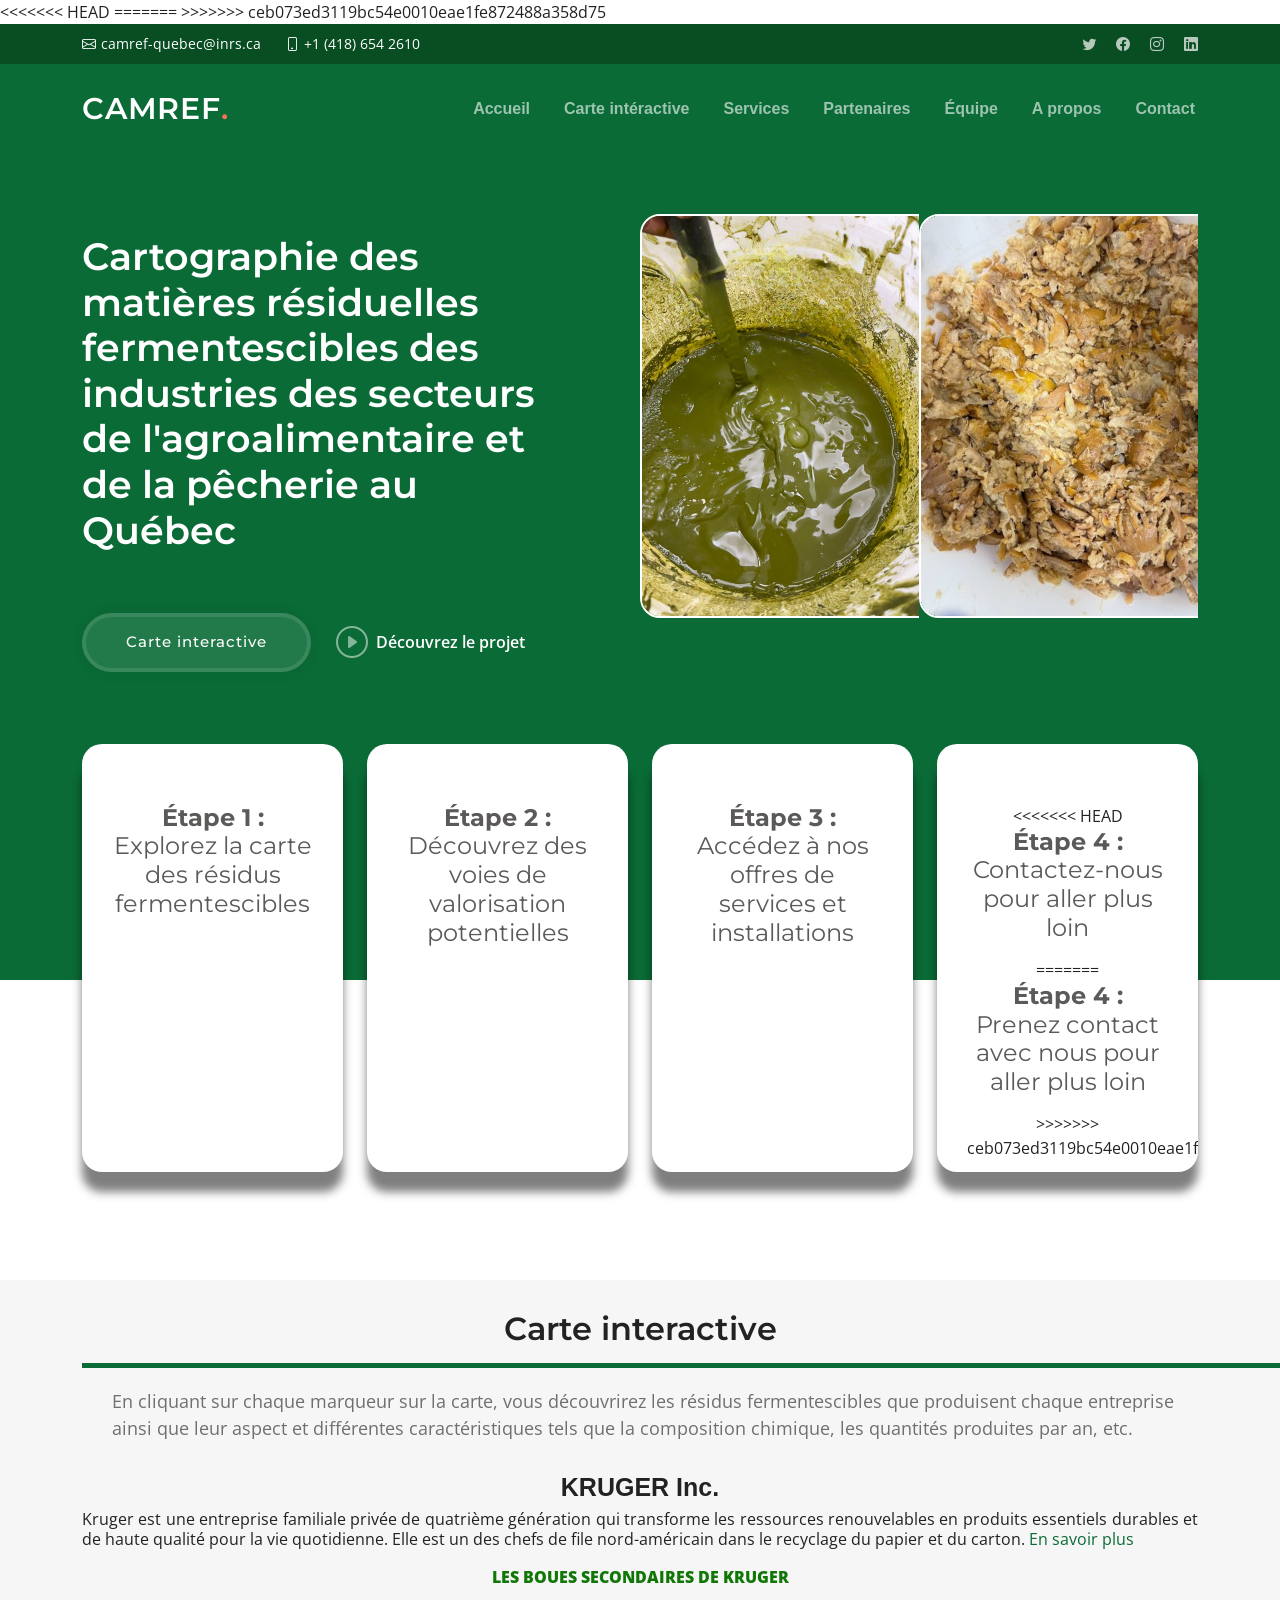
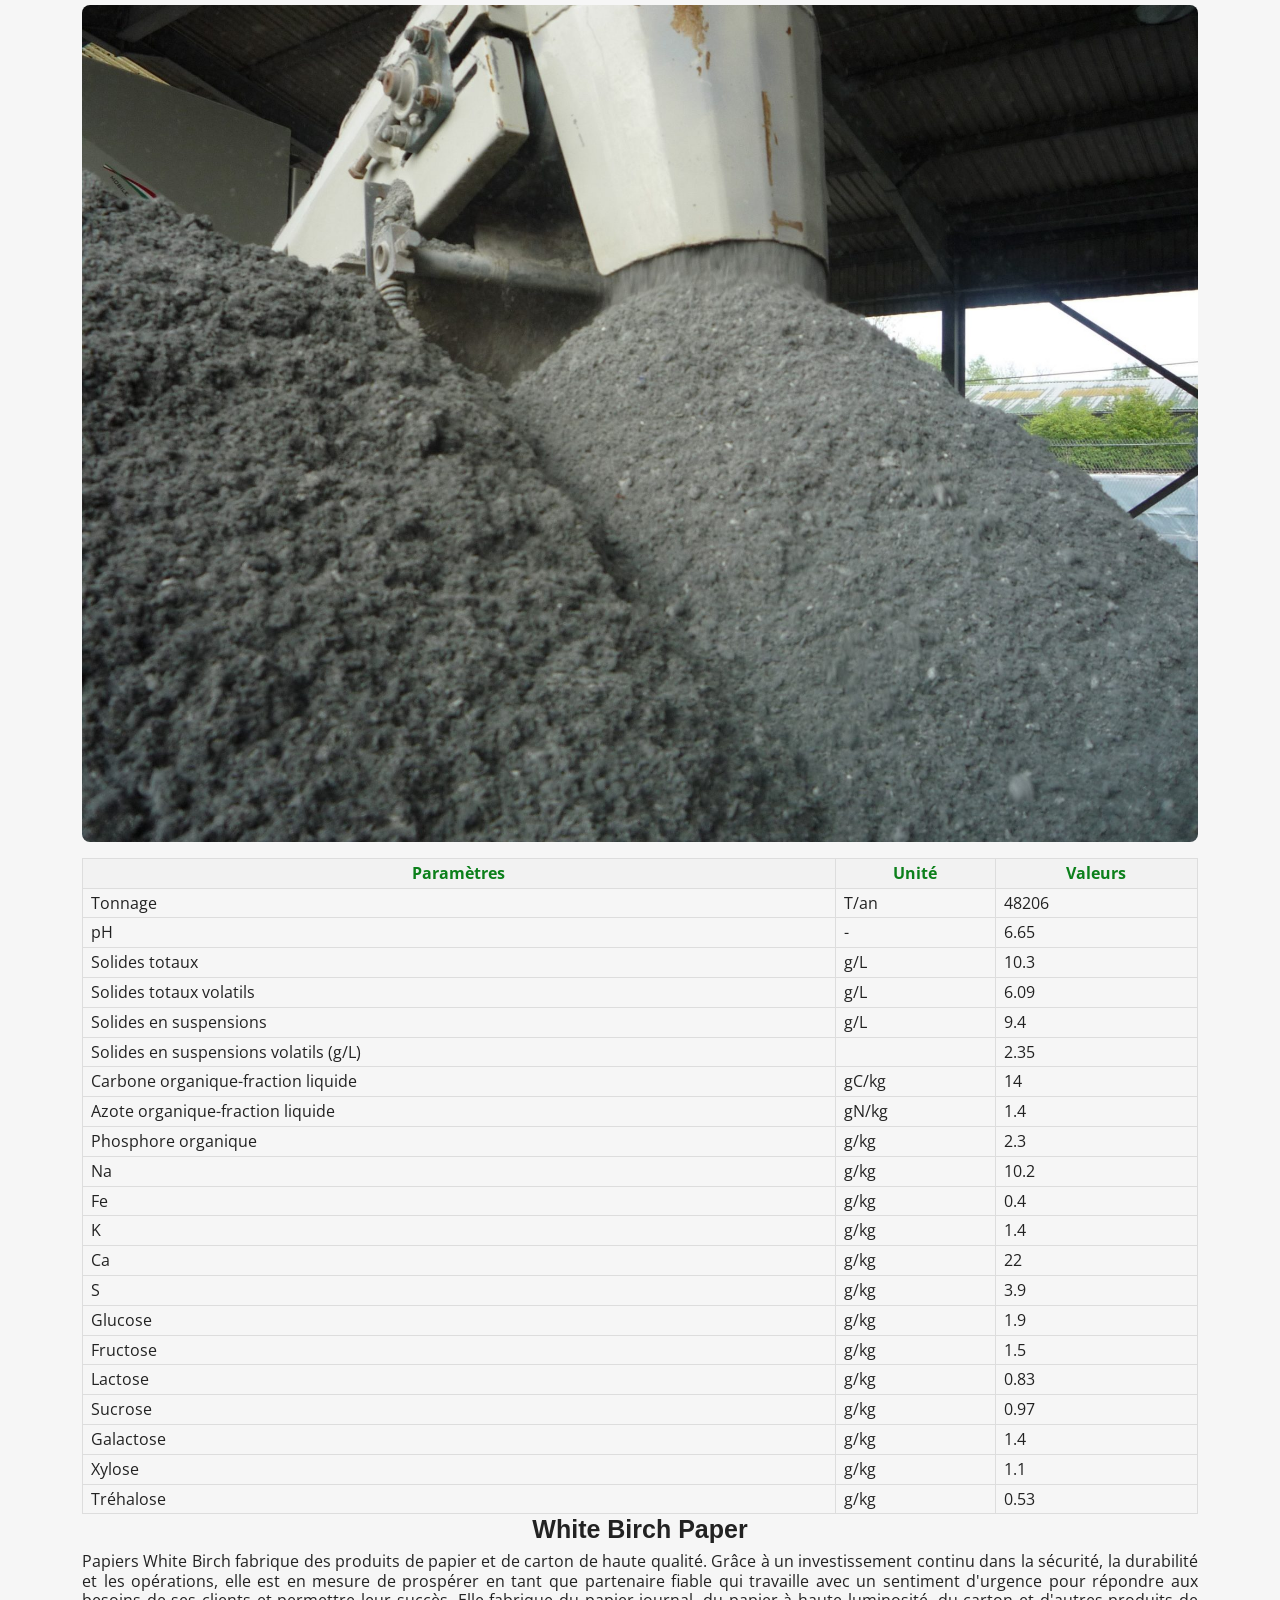
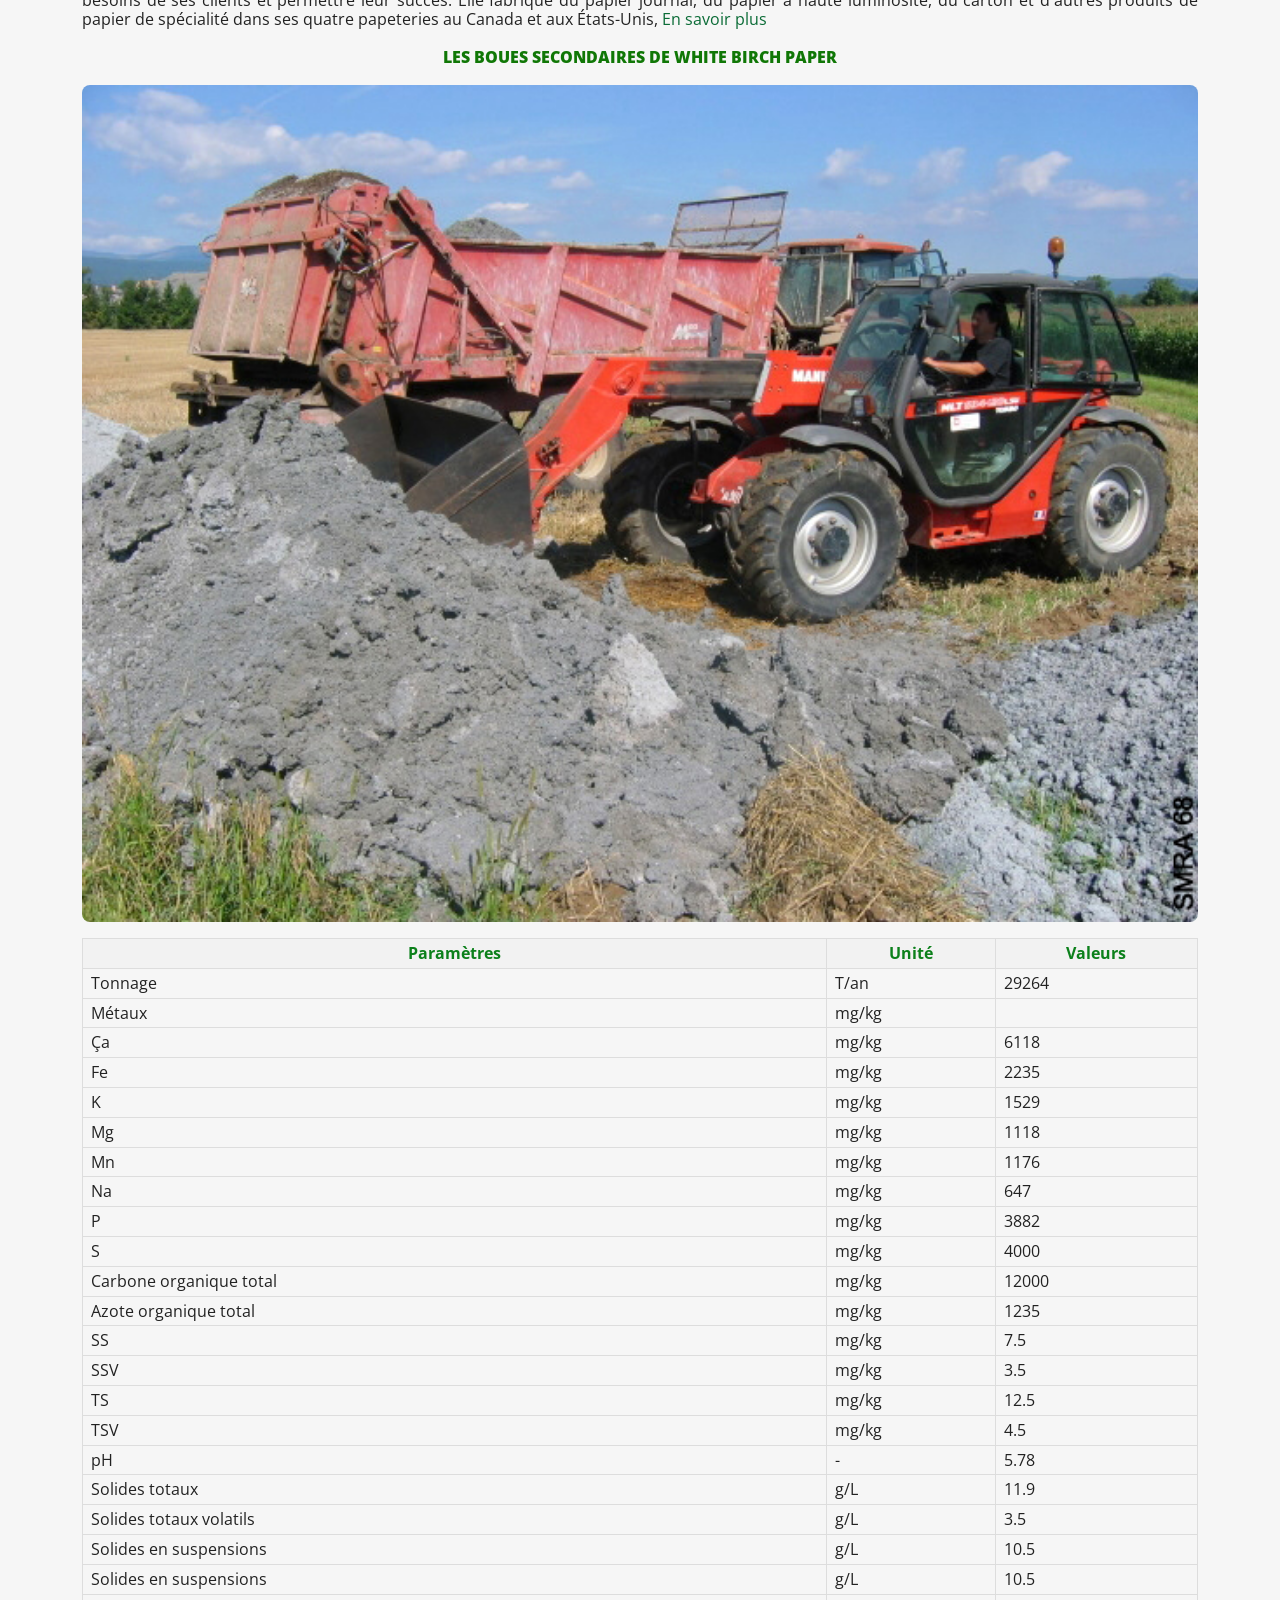
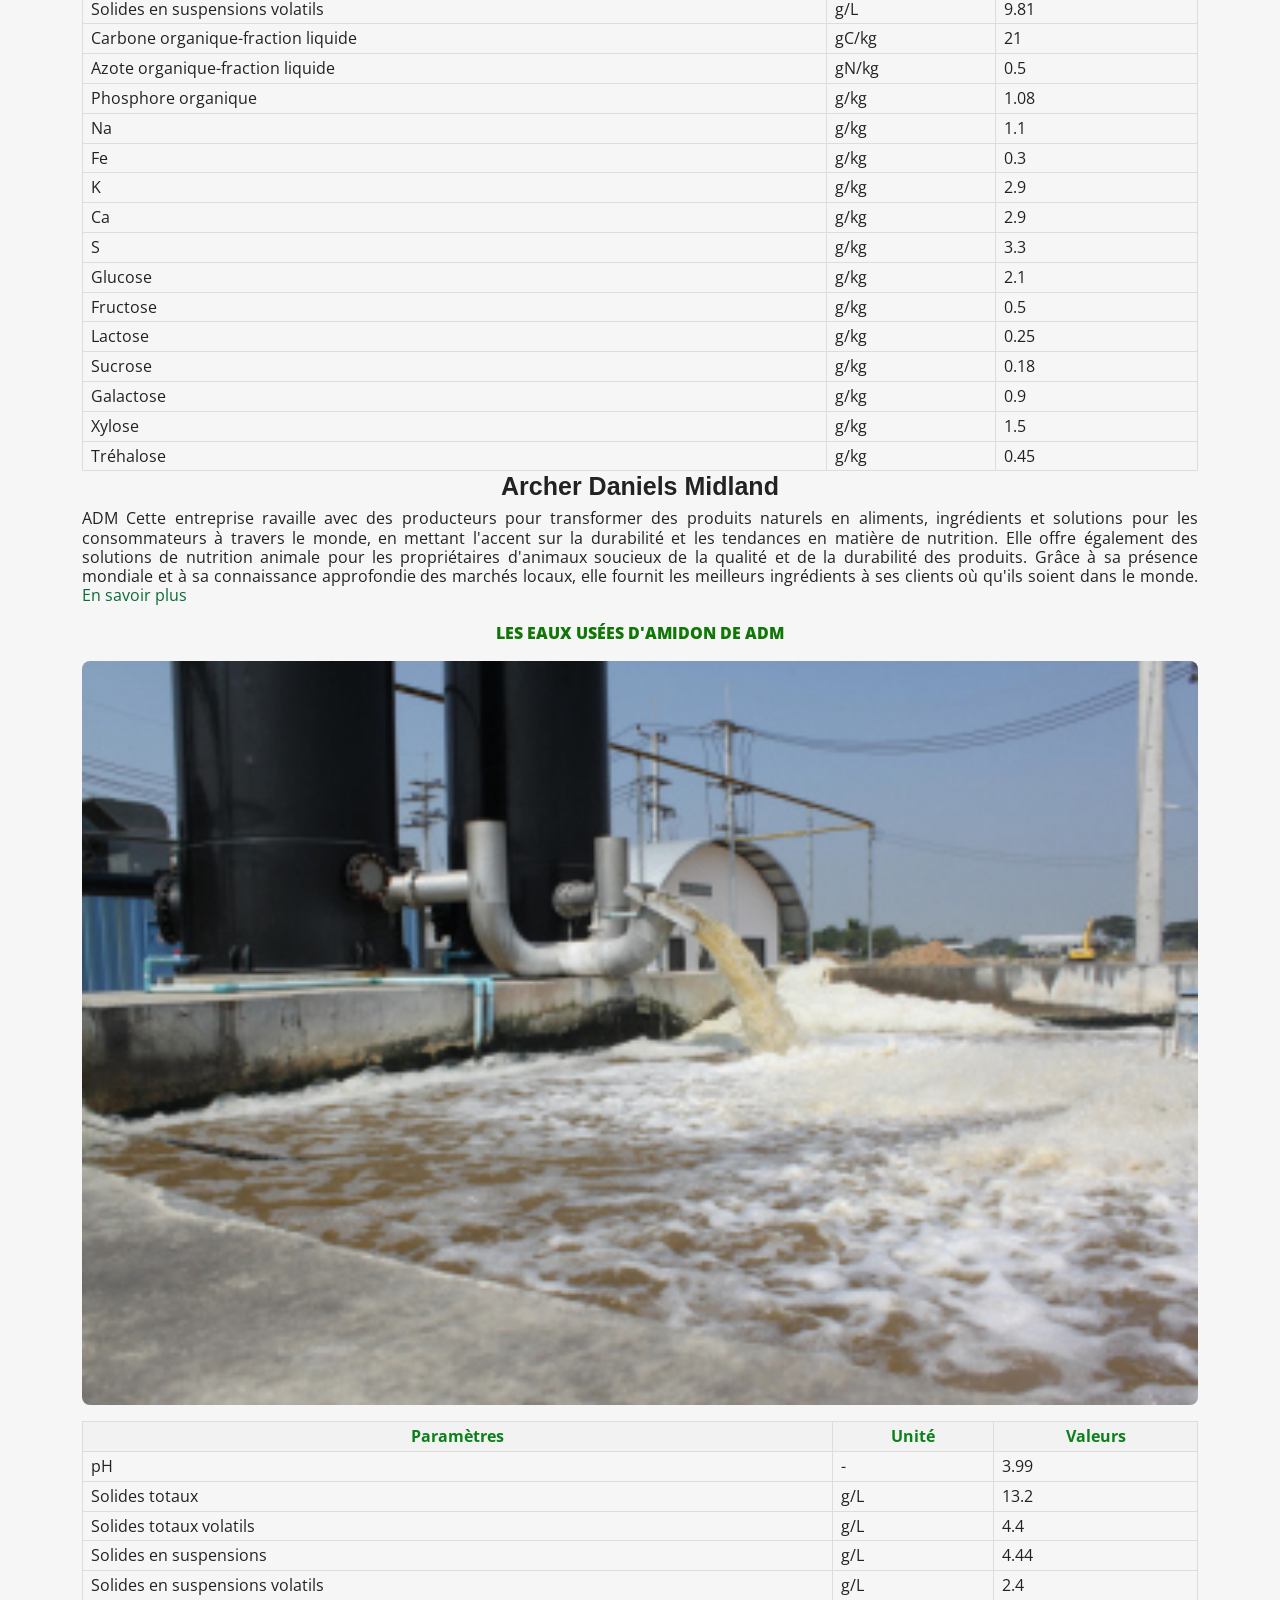
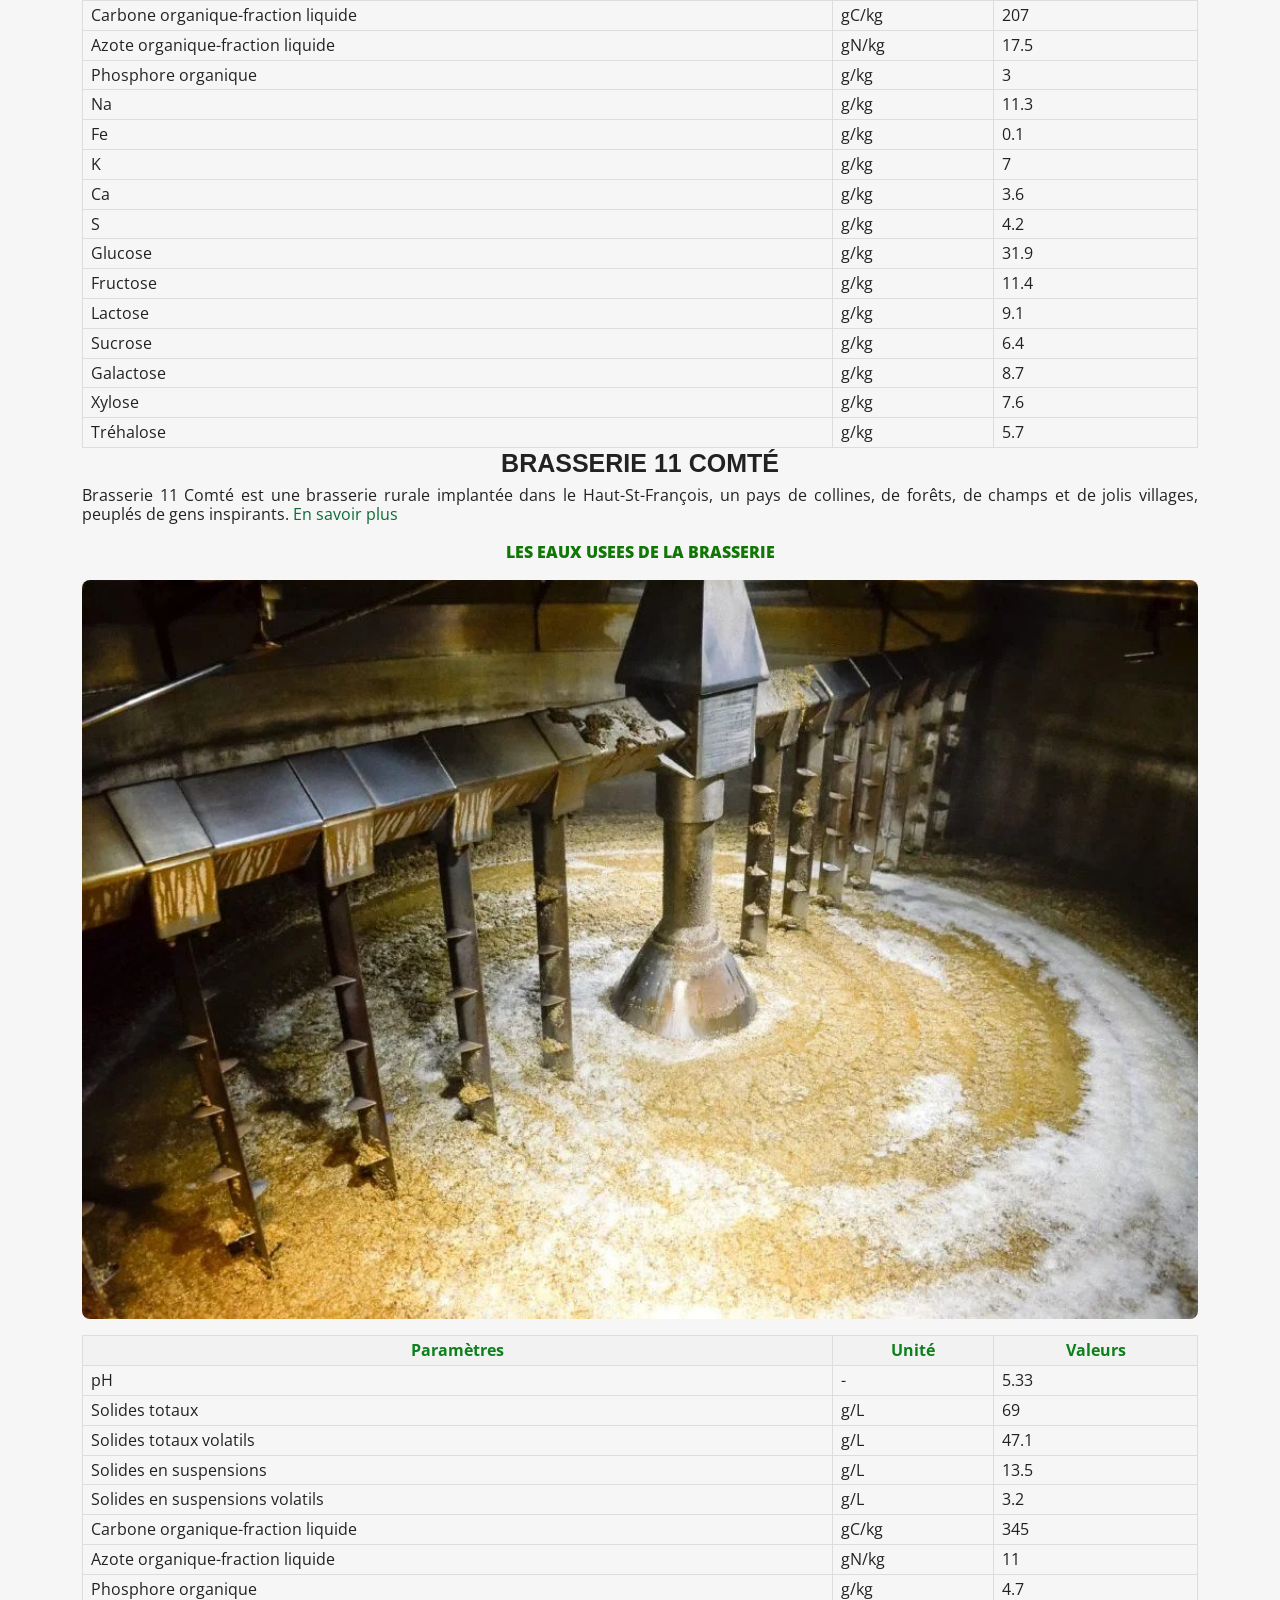
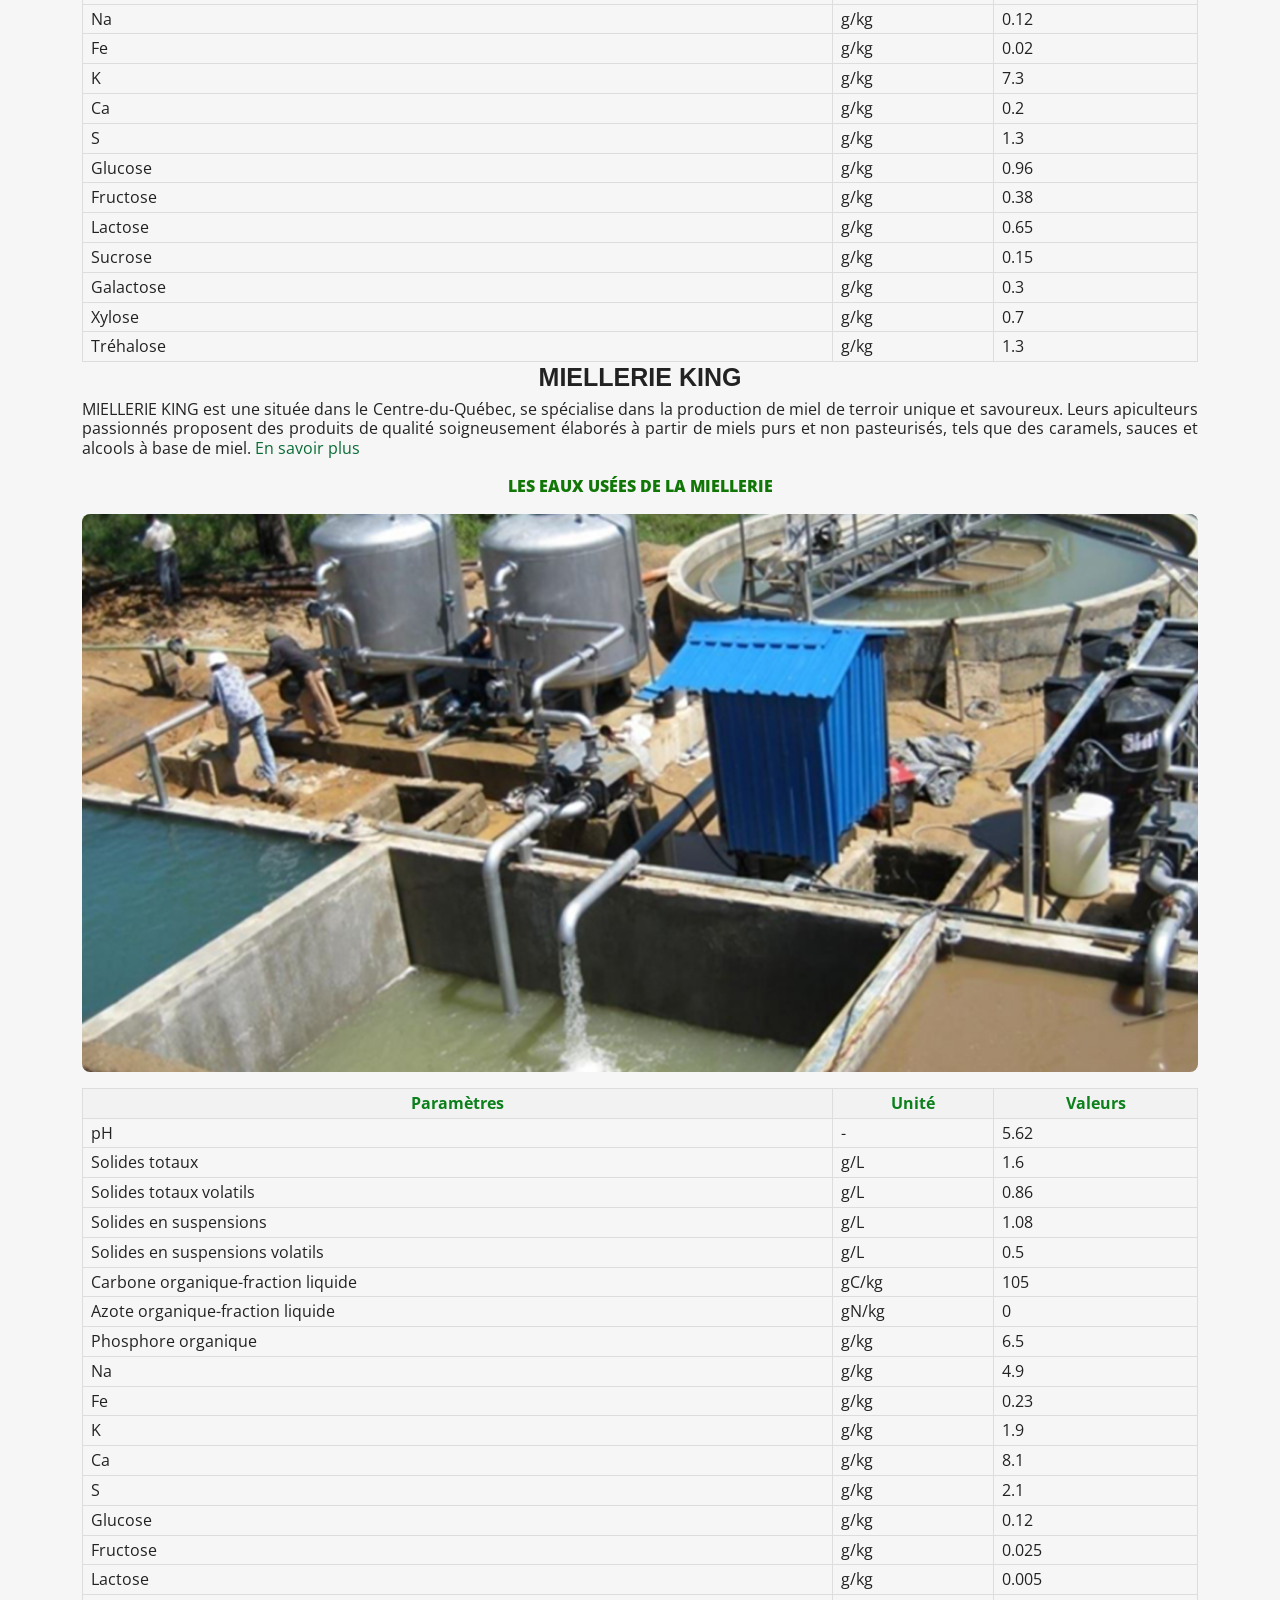
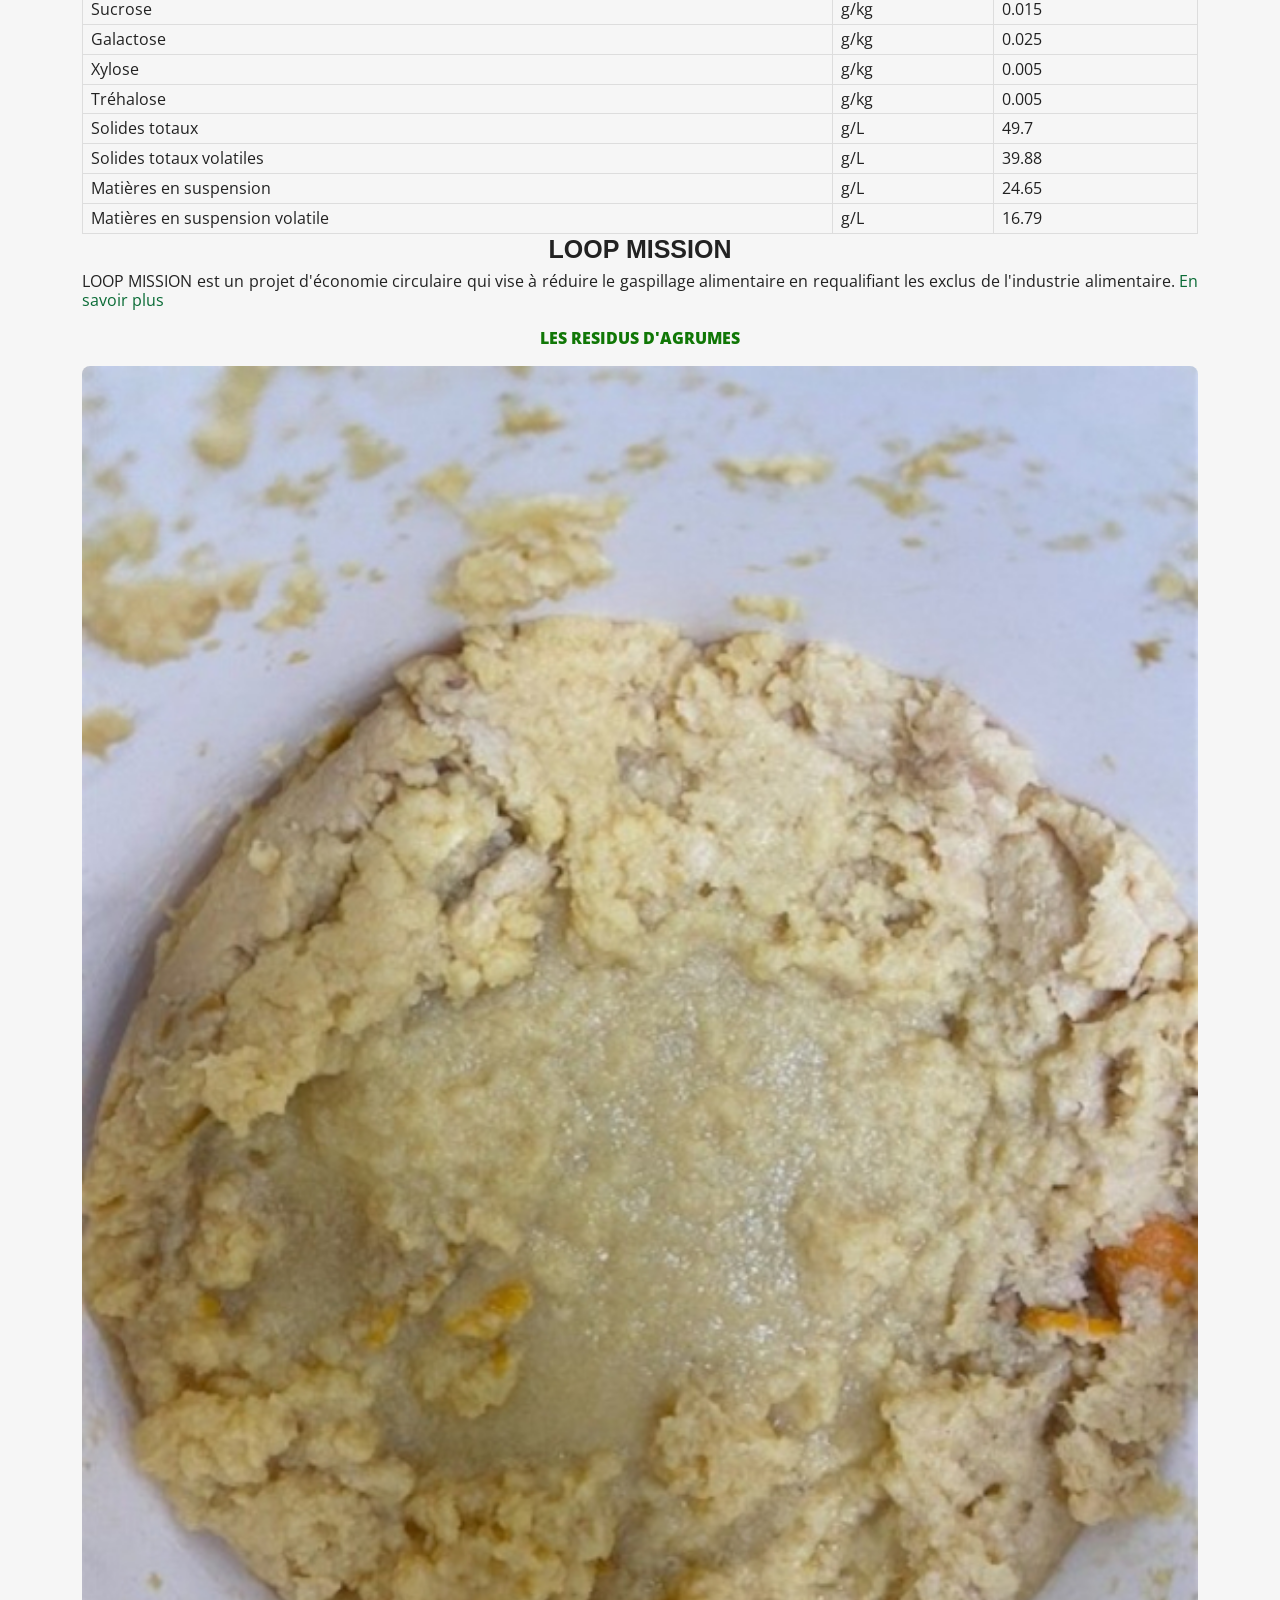
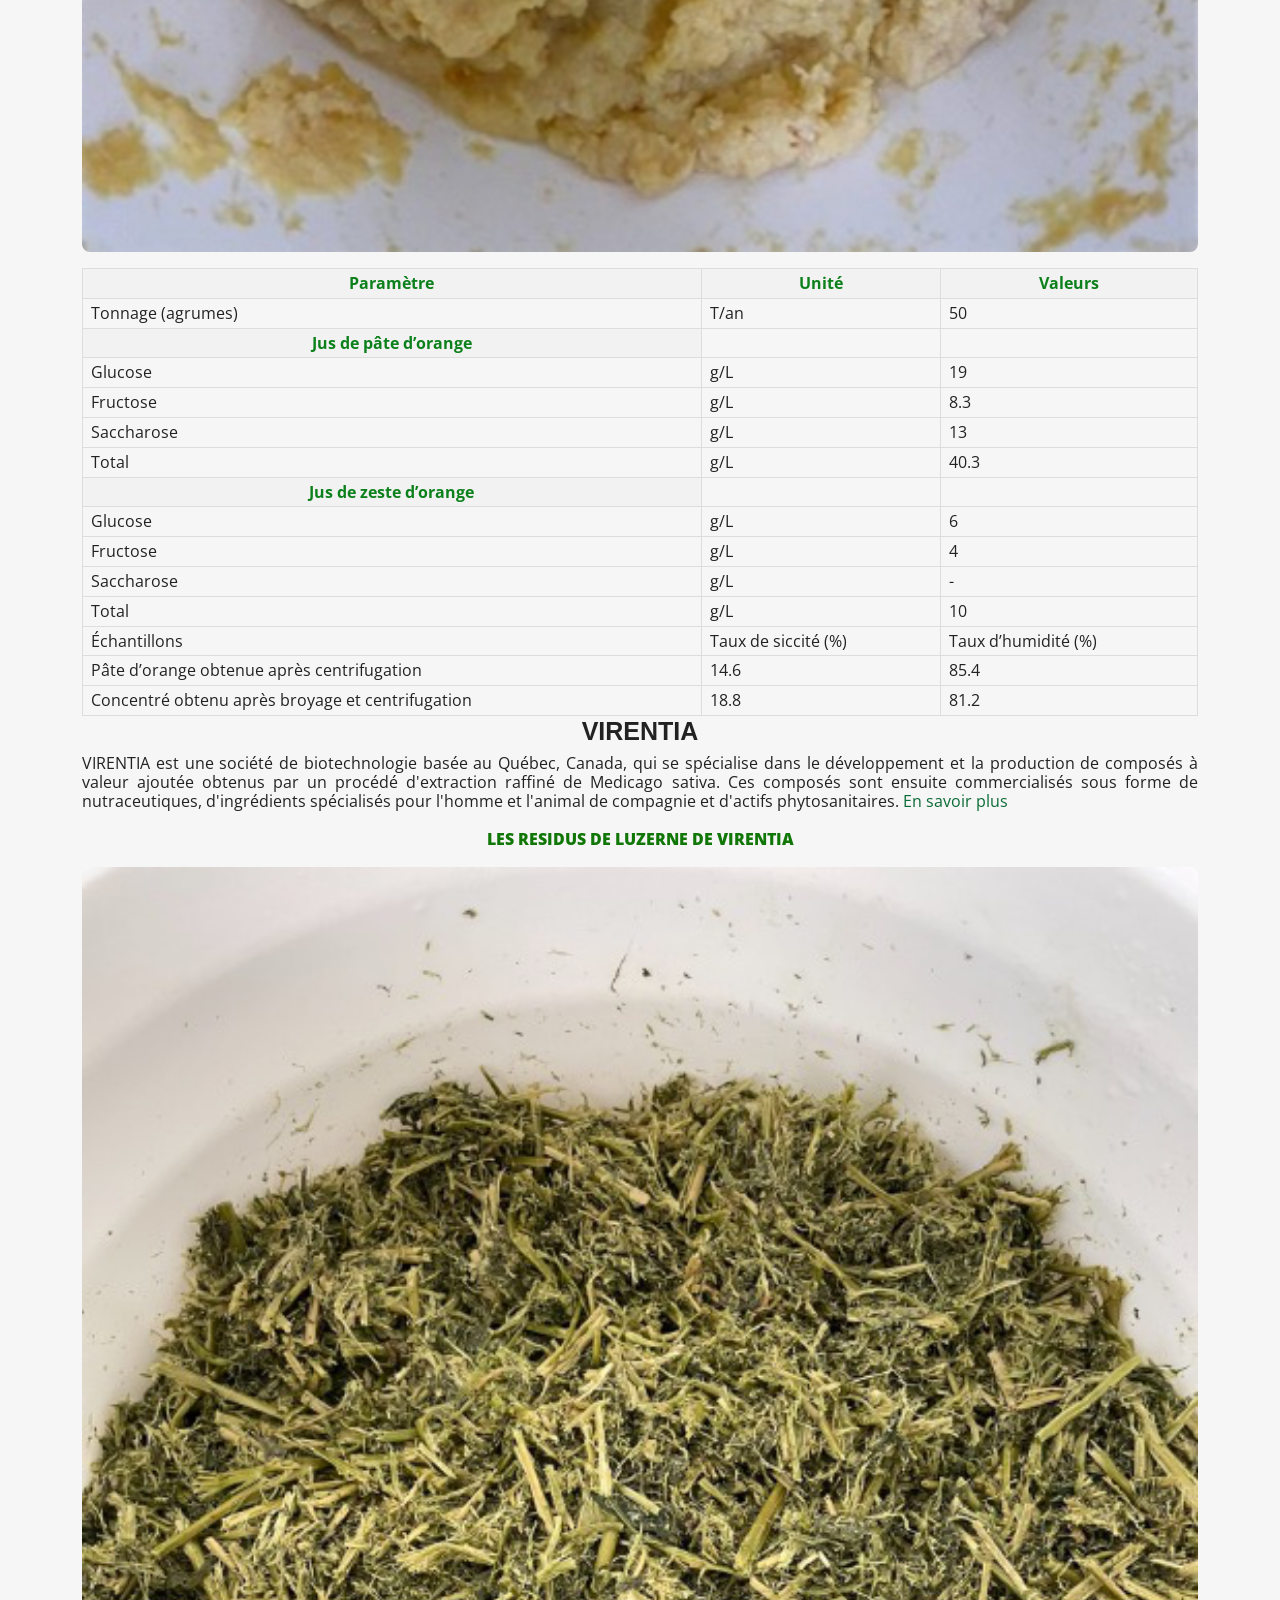
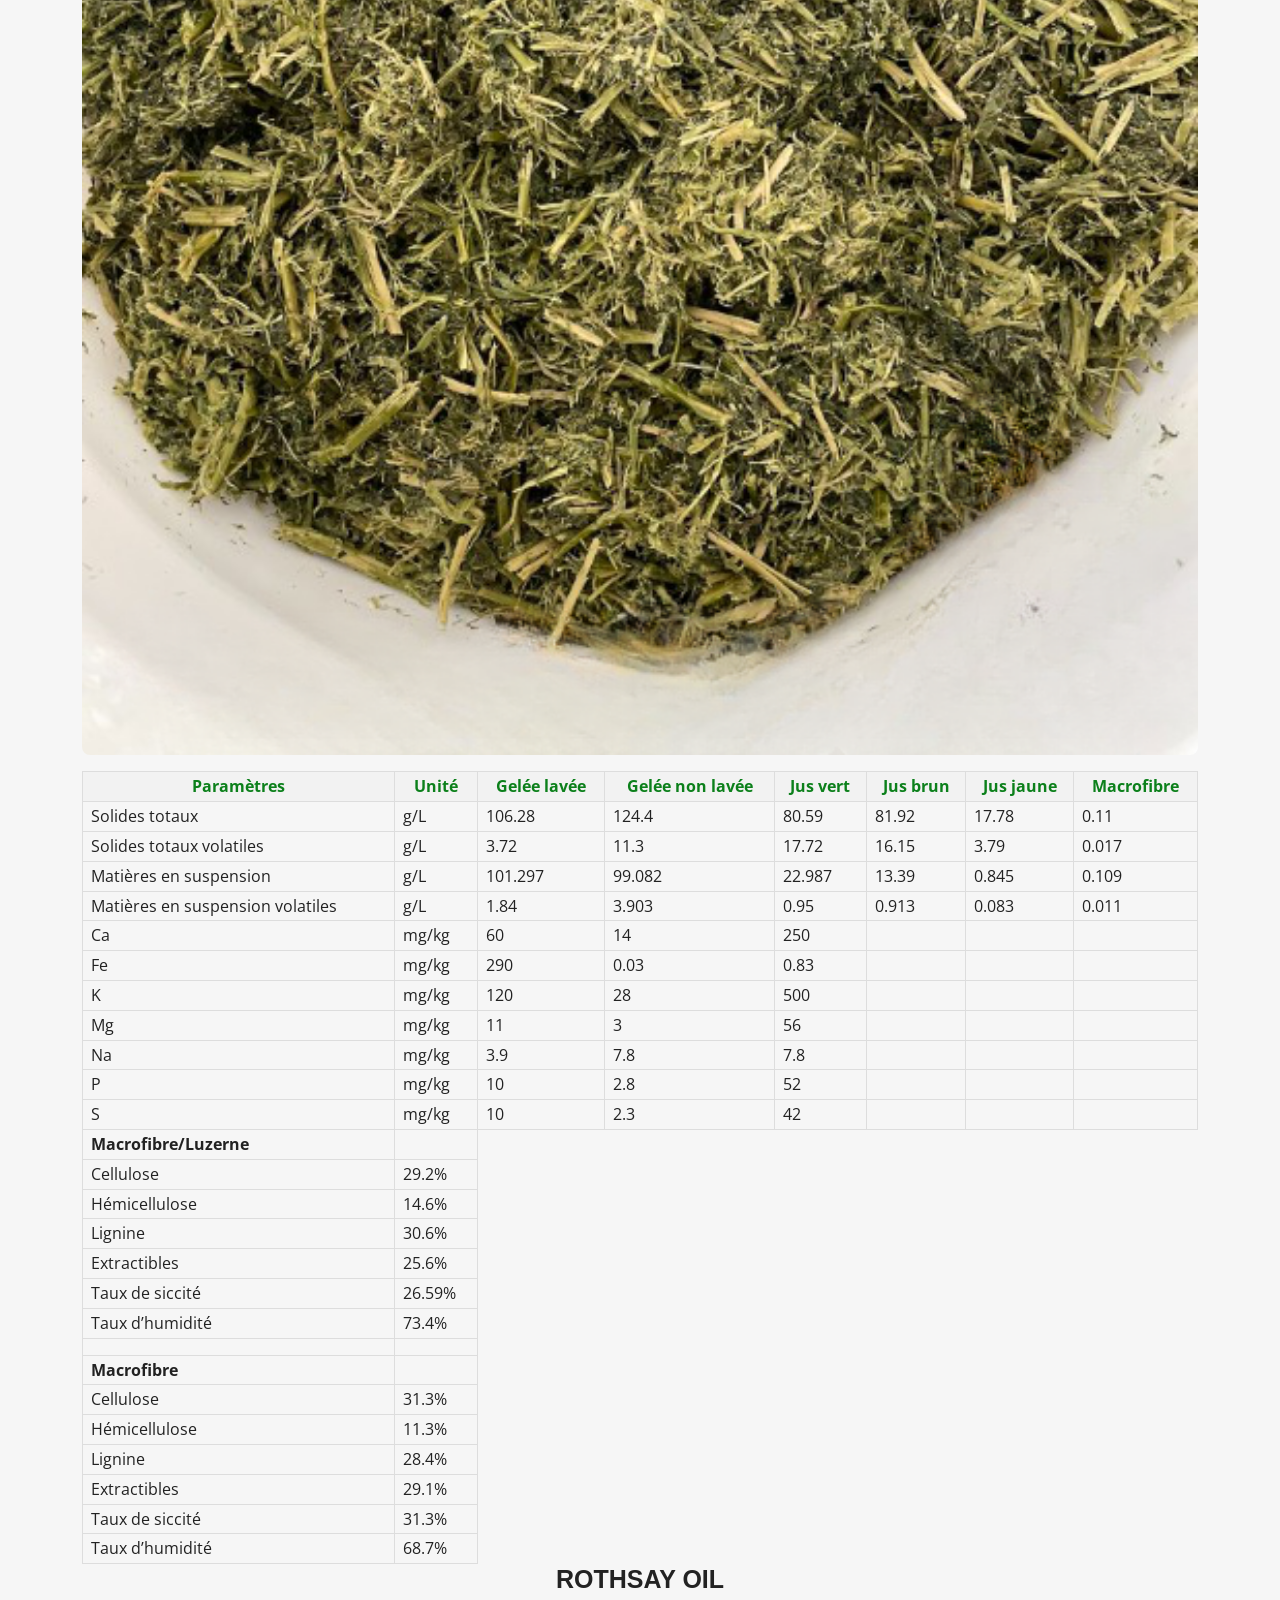
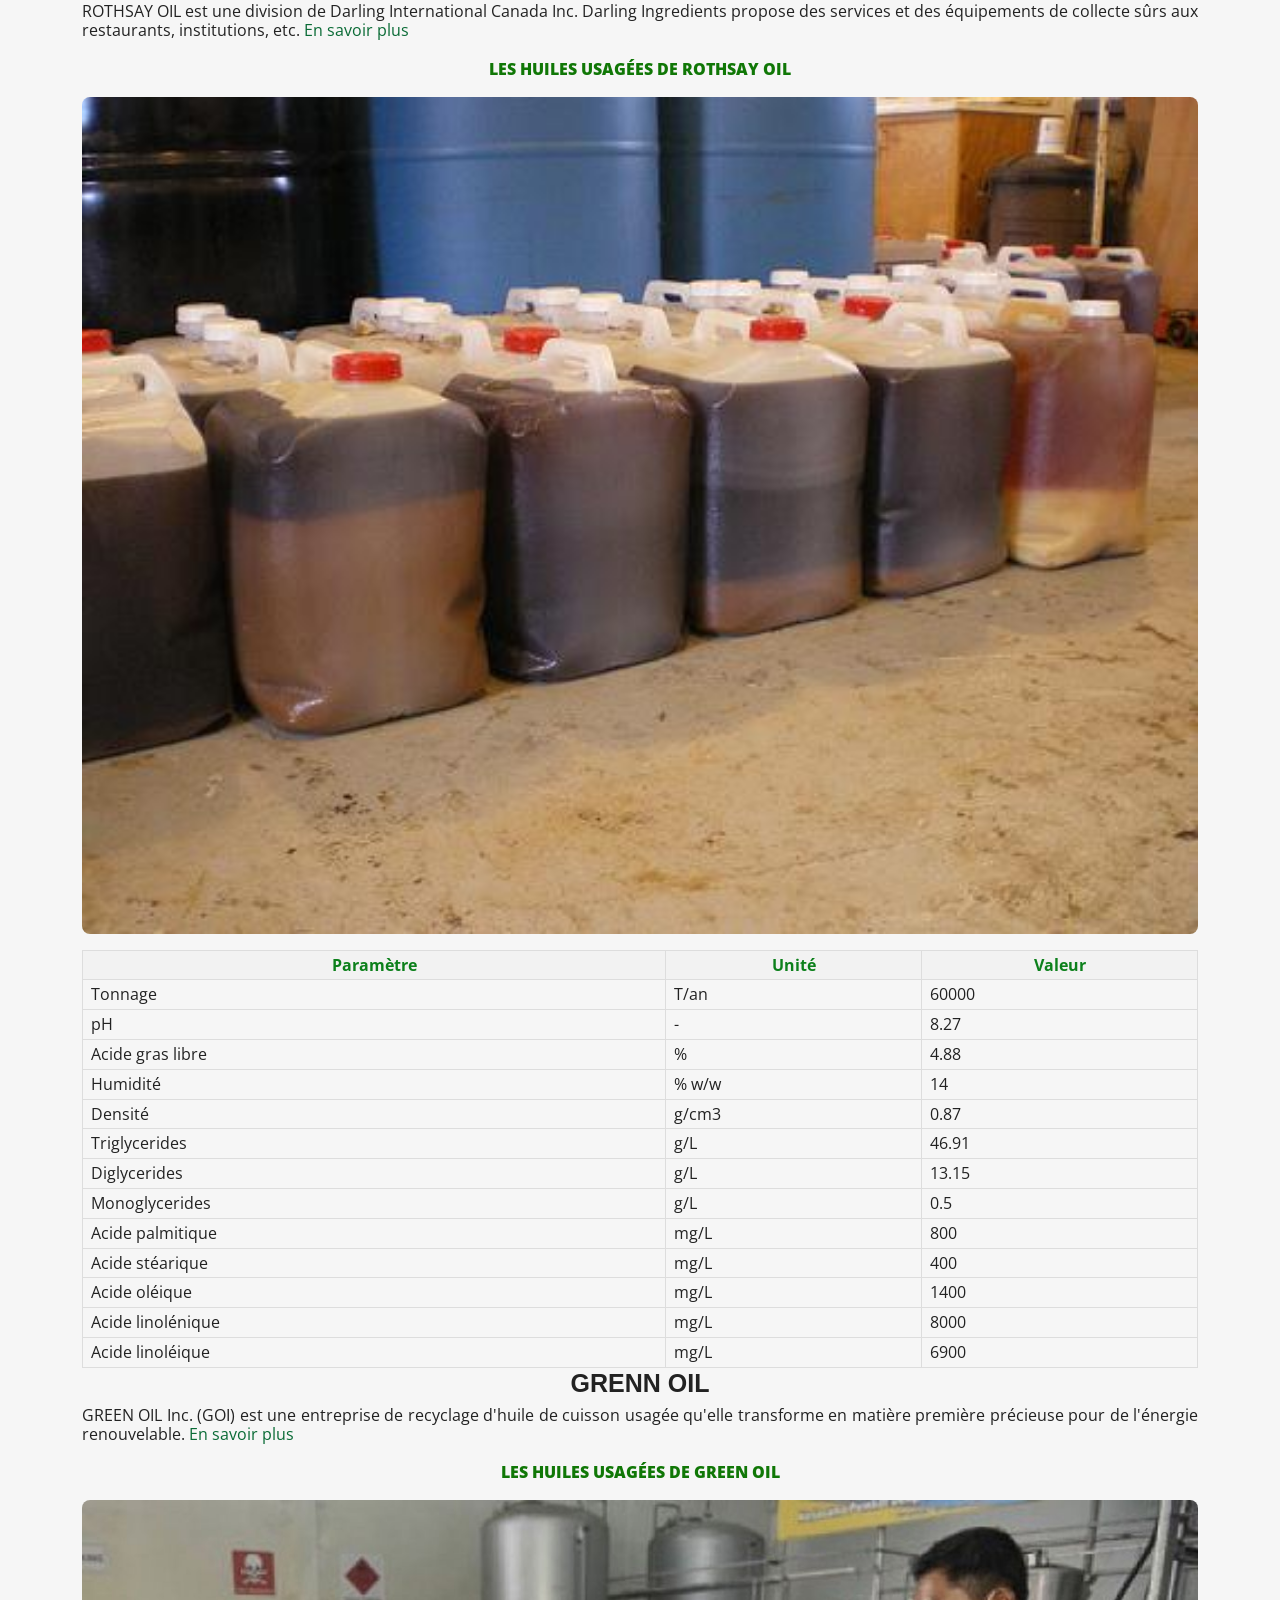
==== commit 94eb3e7a: "resolution carte leaflet" ====
--- a/index.html
+++ b/index.html
@@ -40,8 +40,17 @@
   * License: https://bootstrapmade.com/license/
   ======================================================== -->
 
+<<<<<<< HEAD
   <link rel="stylesheet" href="https://cdn.jsdelivr.net/leaflet/1.0.0-rc.1/leaflet.css">
   <link rel="stylesheet" href="../src/L.Control.Sidebar.css" /> 
+=======
+  <link rel="stylesheet" href="https://cdn.jsdelivr.net/npm/leaflet@1.7.1/dist/leaflet.css" />
+  <link rel="stylesheet" href="https://github.com/DelKona/projetcamref/blob/5828d31ce2760266a3f310b003405e088b5241cf/L.Control.Sidebar.css" />
+
+
+
+
+>>>>>>> ceb073ed3119bc54e0010eae1fe872488a358d75
   <style>
     body {
         padding: 0;
@@ -177,7 +186,12 @@
           <!--End Icon Box -->
           <div class="col-xl-3 col-md-6" data-aos="fade-up" data-aos-delay="200">
             <div class="icon-box">
+<<<<<<< HEAD
               <h4 class="title"><a href="#contact" class="stretched-link"> <strong> Étape 4 :</strong> <br> Contactez-nous pour aller plus loin </a></h4>
+=======
+         
+              <h4 class="title"><a href="#contact" class="stretched-link"> <strong> Étape 4 :</strong> <br> Prenez contact avec nous pour aller plus loin </a></h4>
+>>>>>>> ceb073ed3119bc54e0010eae1fe872488a358d75
             </div>
           </div>
           <!--End Icon Box -->
@@ -1579,7 +1593,23 @@
     </table>
   </div>
   <!-- Fin de la création des div sidebar -->
+<<<<<<< HEAD
         <div id="map"  style="width:100%; height:80vh; margin: 0 0cm;"></div> 
+=======
+
+
+
+
+
+
+
+
+
+
+    
+        <div id="map"  style="width:100%; height:80vh; margin: 0 0cm;"></div>
+    
+>>>>>>> ceb073ed3119bc54e0010eae1fe872488a358d75
         <script src="https://cdn.jsdelivr.net/npm/leaflet@1.7.1/dist/leaflet.js"></script>
         <script src="leafletgithub\src\L.Control.Sidebar.js"></script>
  <!-- Fin de la création des div sidebar -->
@@ -2320,6 +2350,14 @@
   <script src="assets/vendor/isotope-layout/isotope.pkgd.min.js"></script>
   <script src="assets/vendor/php-email-form/validate.js"></script> 
   <!-- Template Main JS File -->
+<<<<<<< HEAD
   <script src="assets/js/main.js"></script> 
 </body> 
-</html>+</html>
+=======
+  <script src="assets/js/main.js"></script>
+
+</body>
+
+</html>
+>>>>>>> ceb073ed3119bc54e0010eae1fe872488a358d75
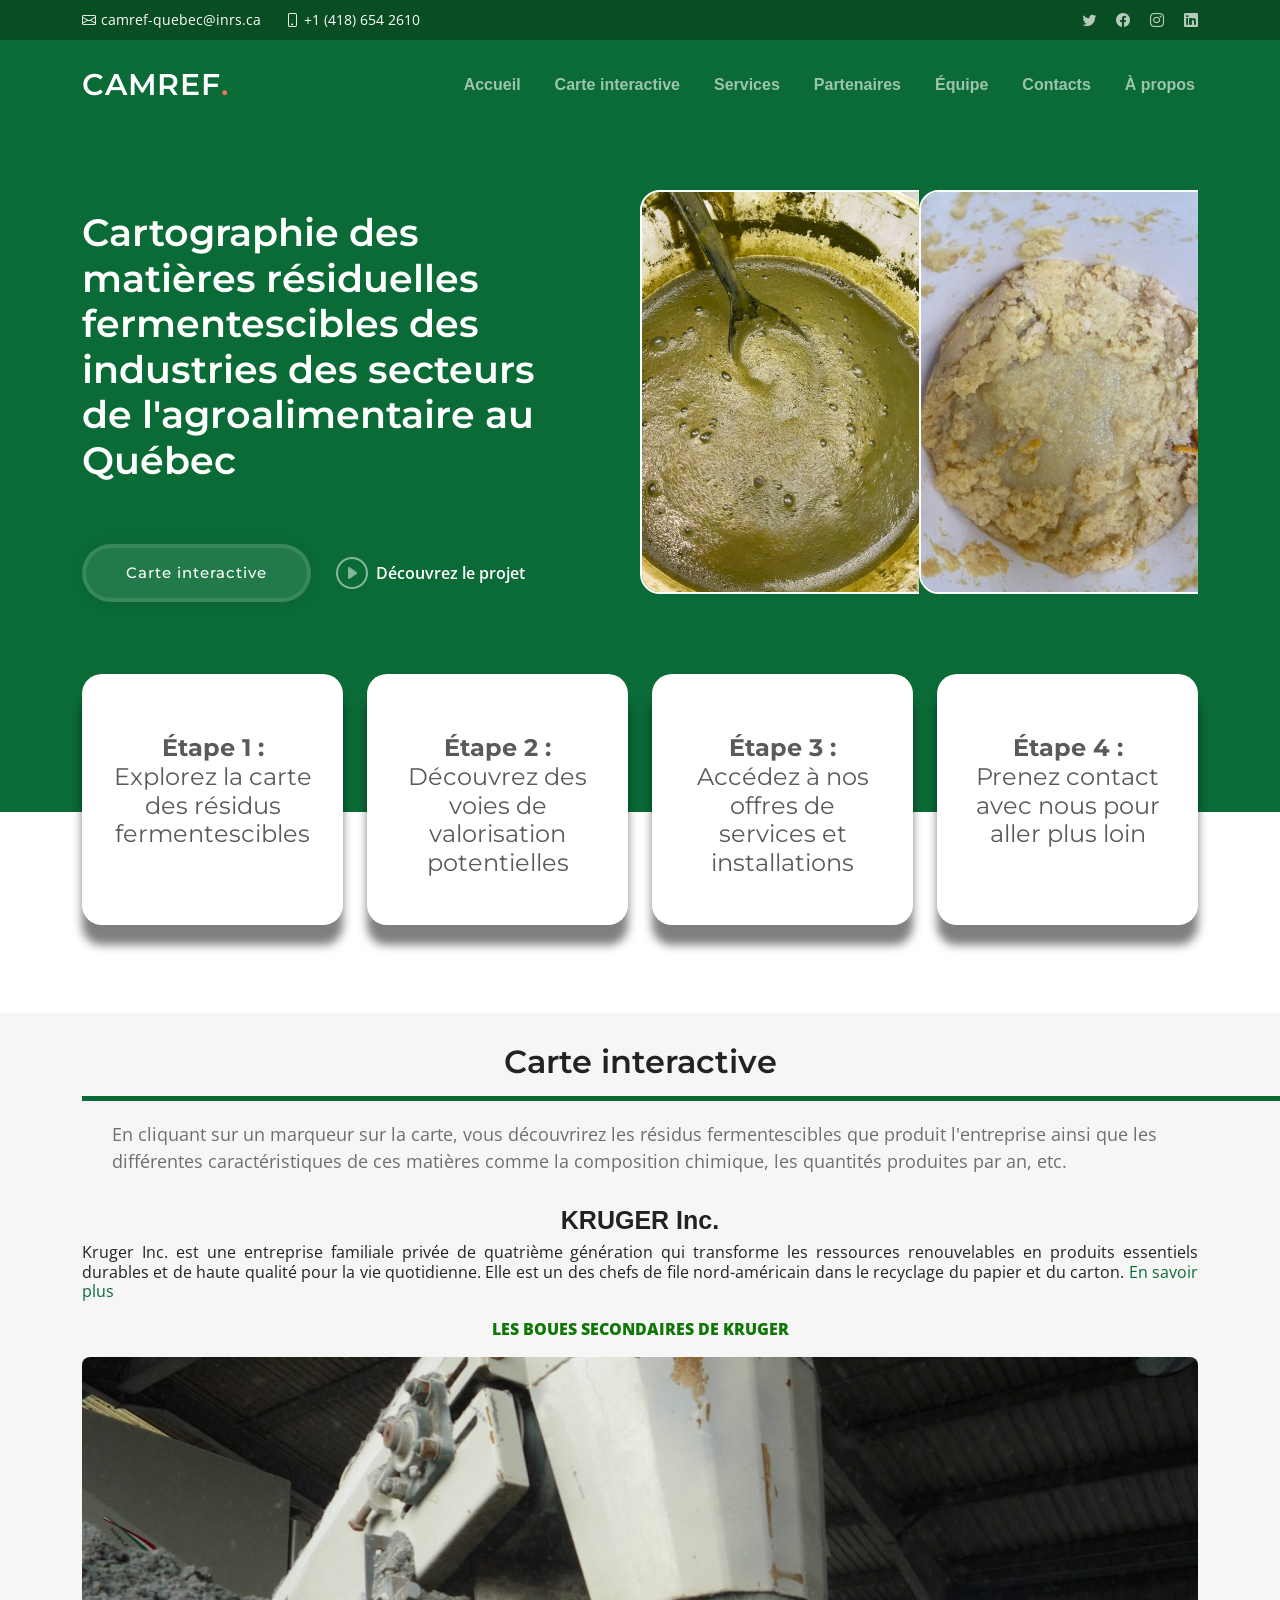
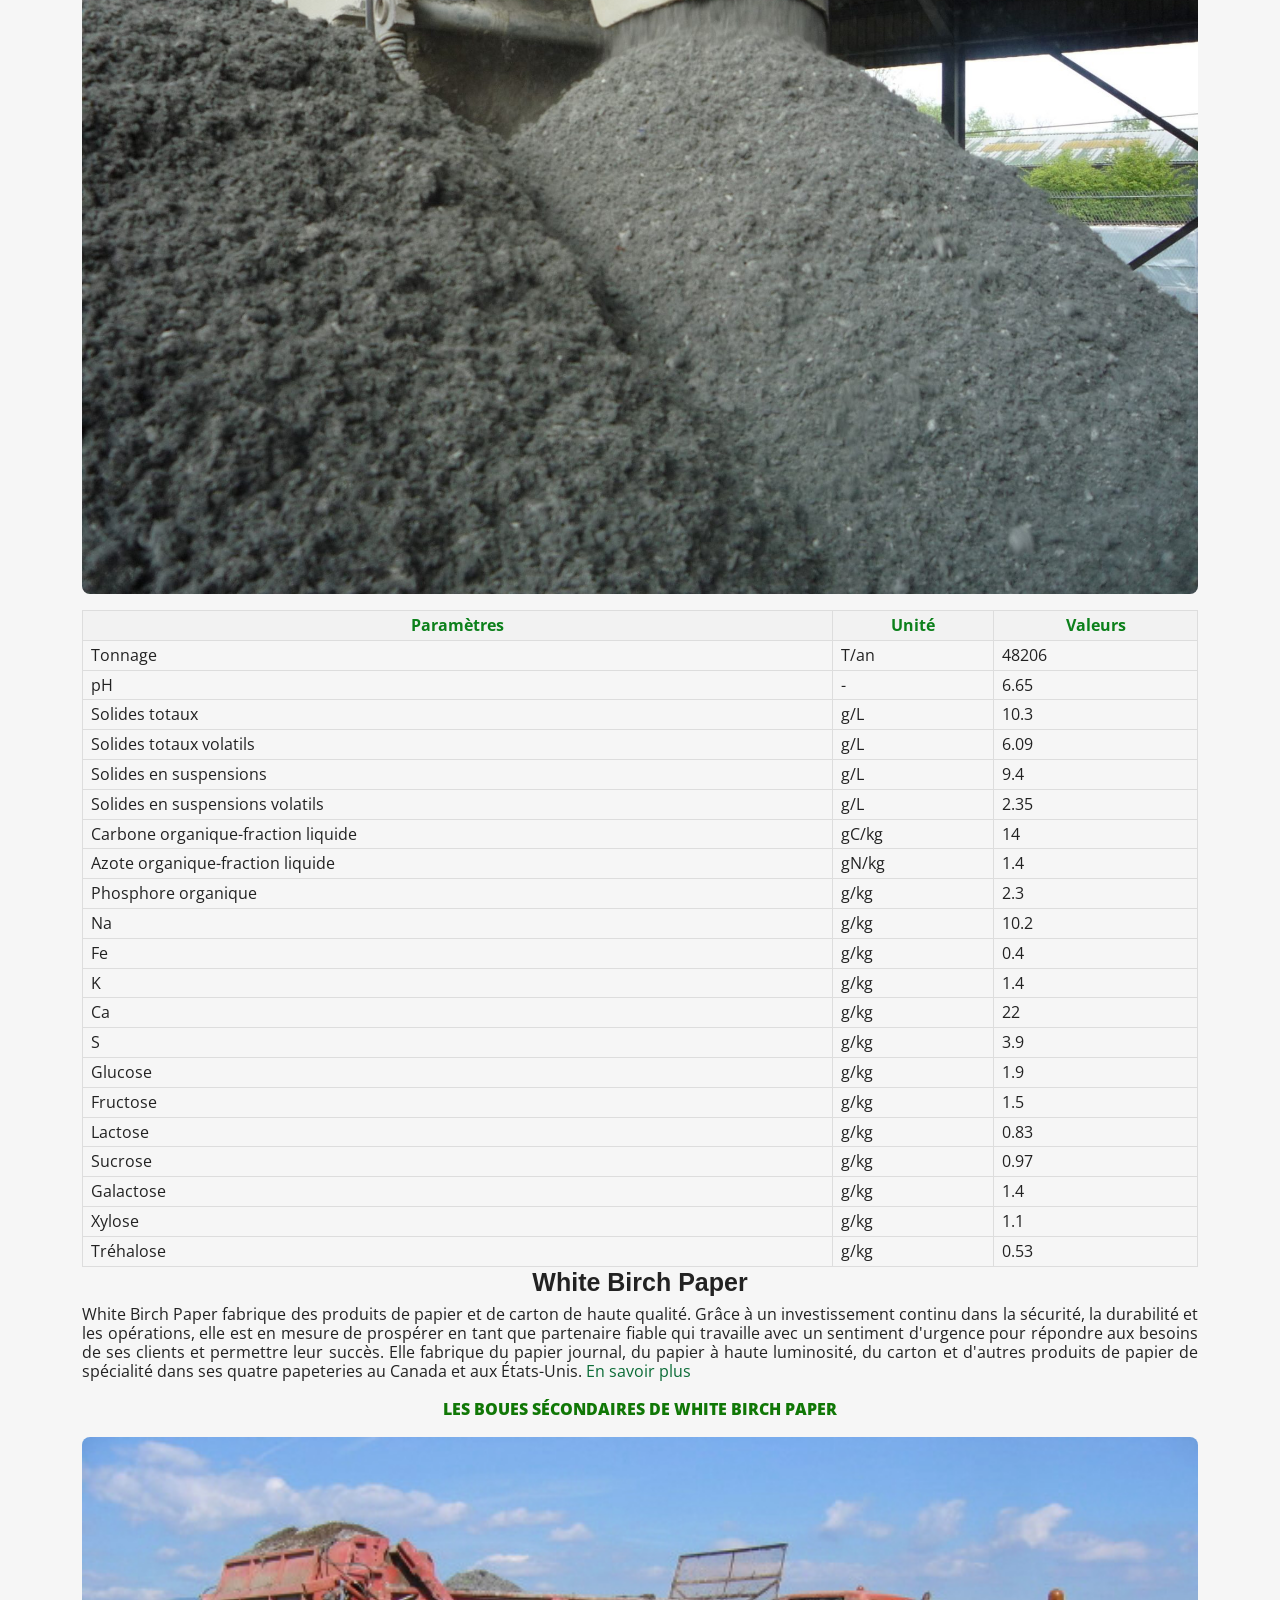
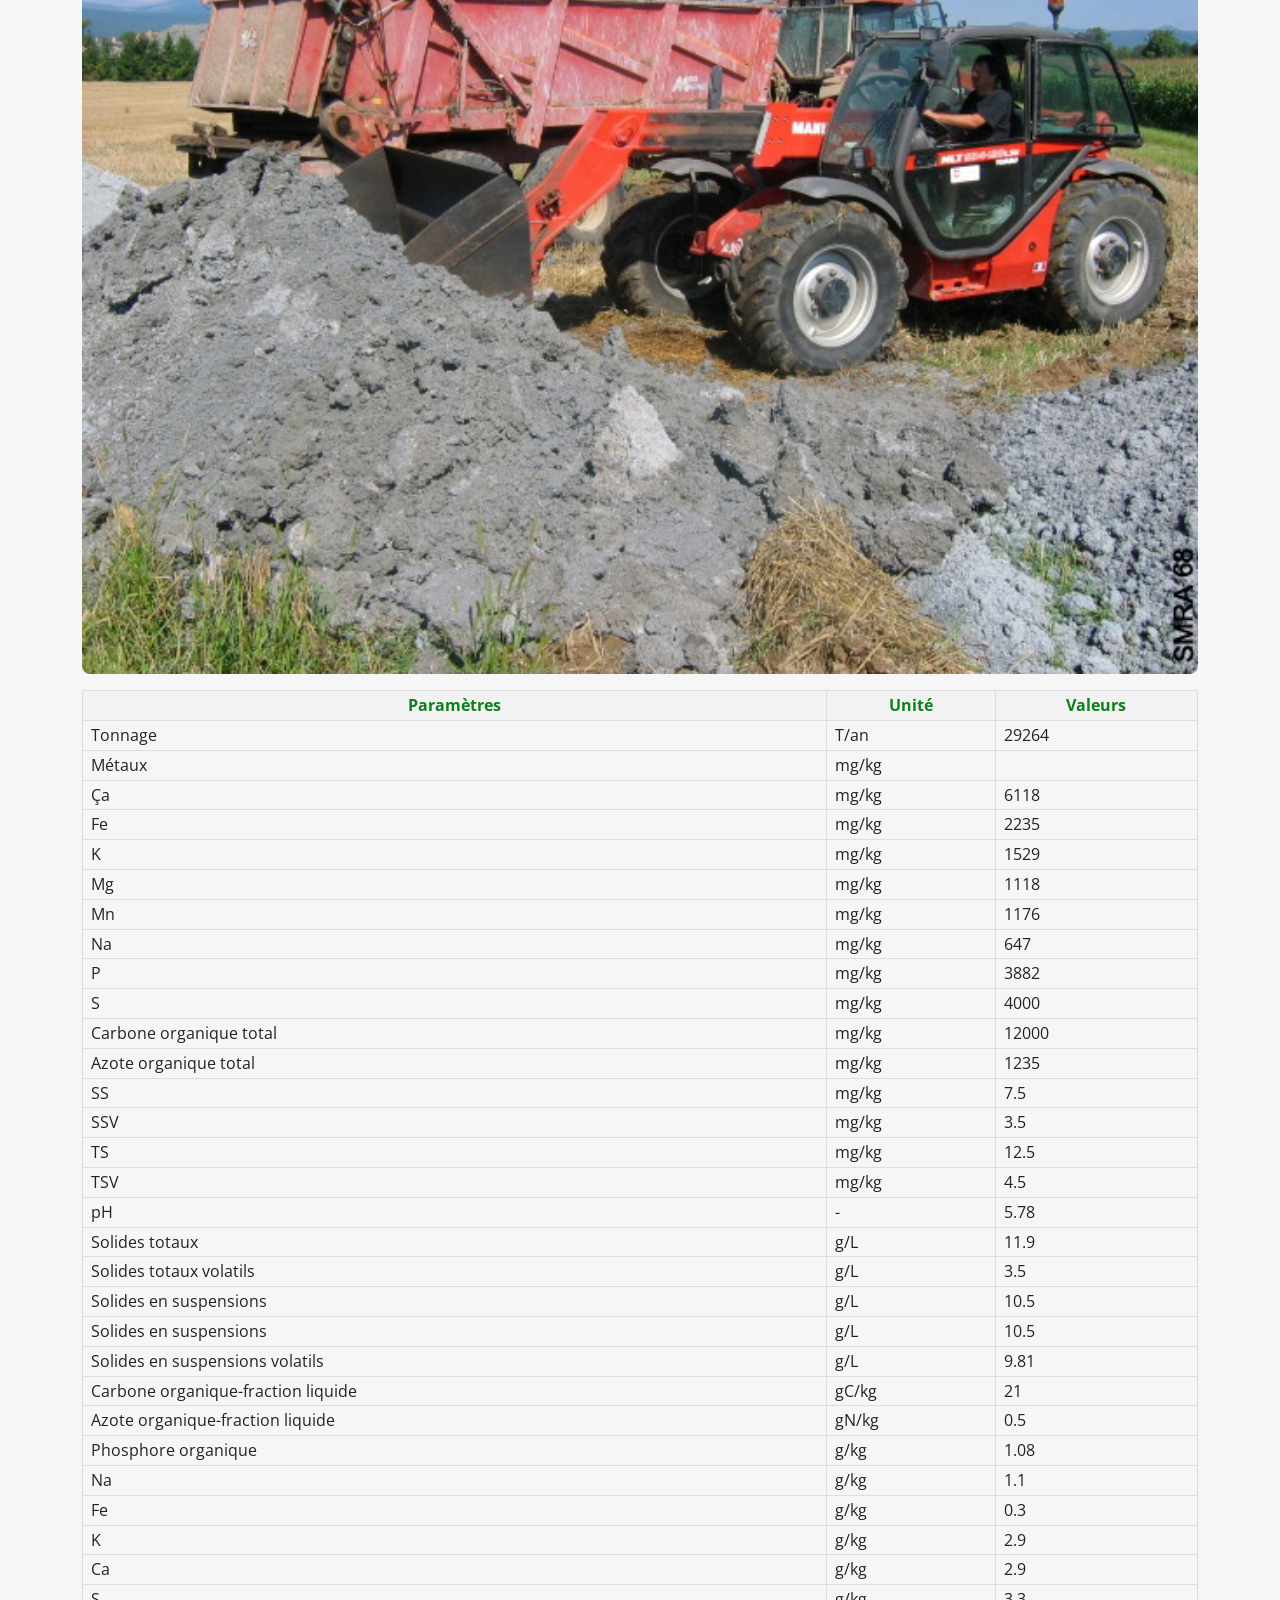
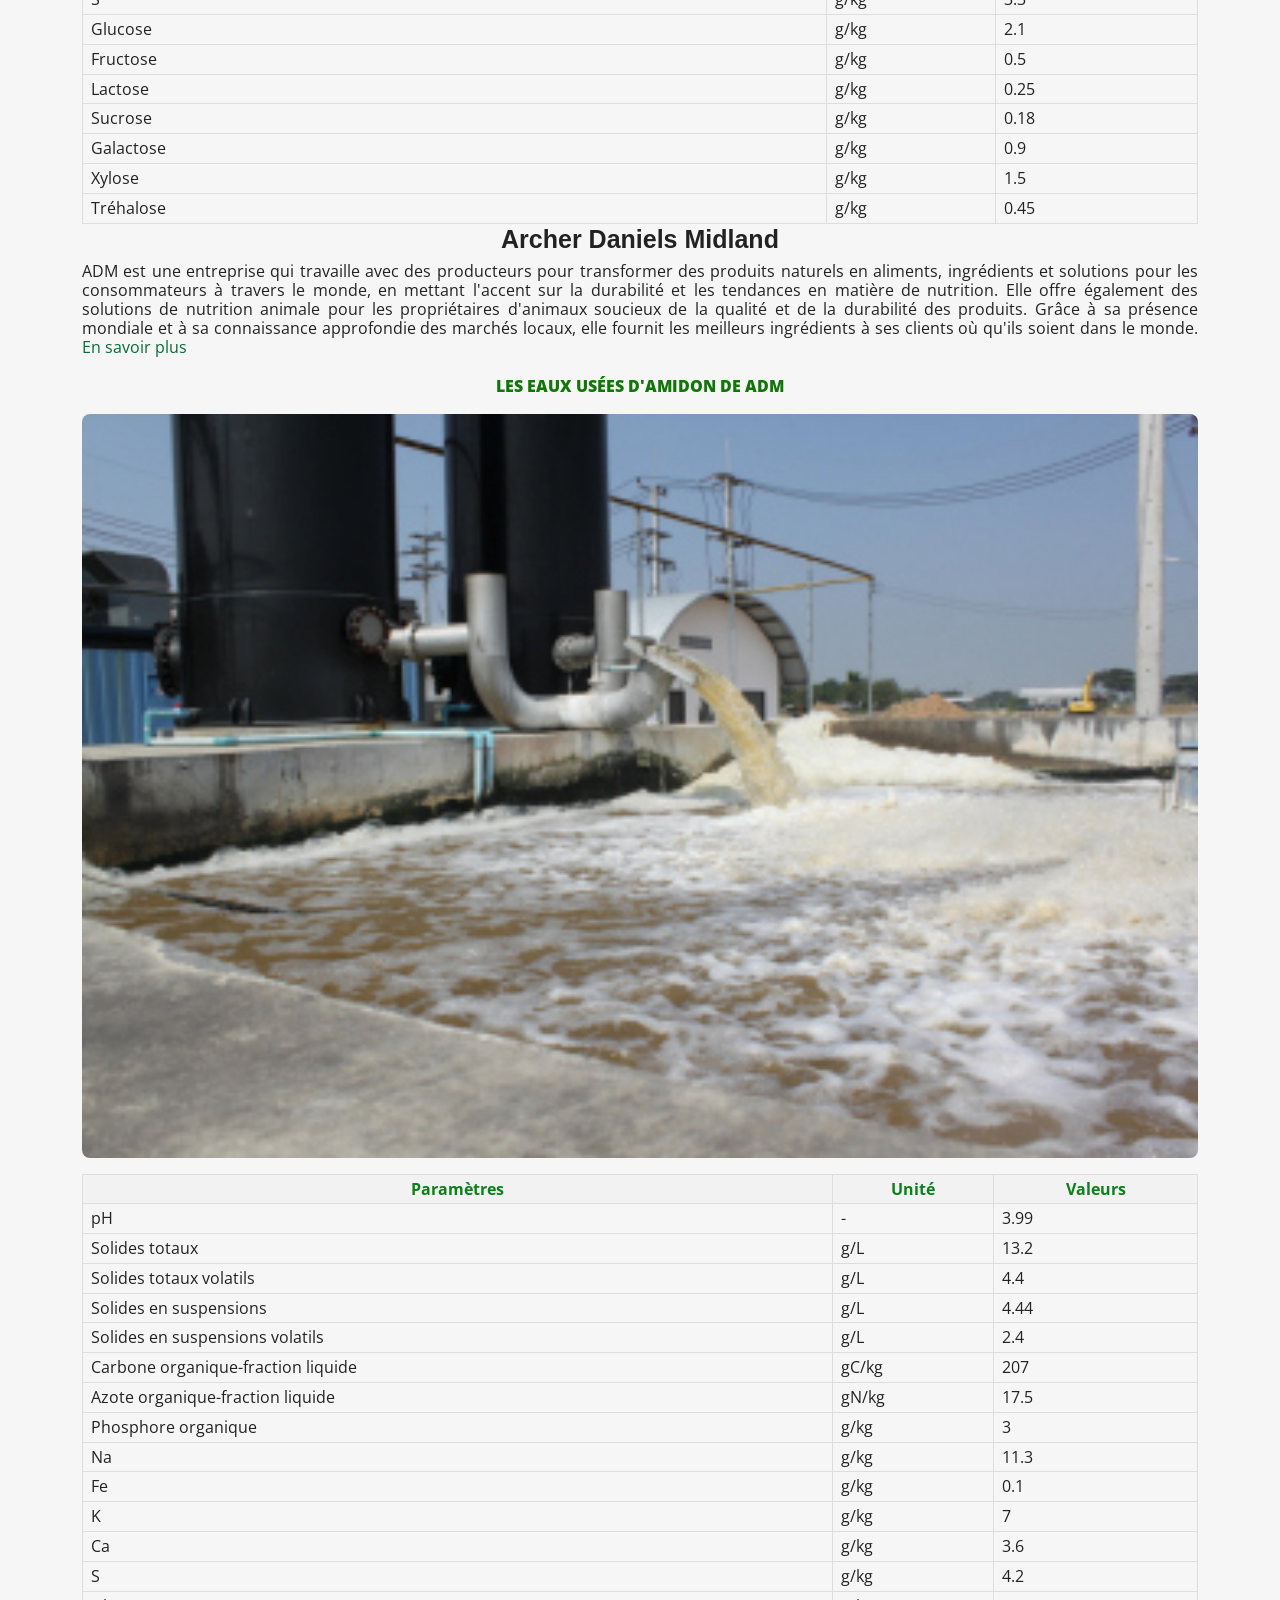
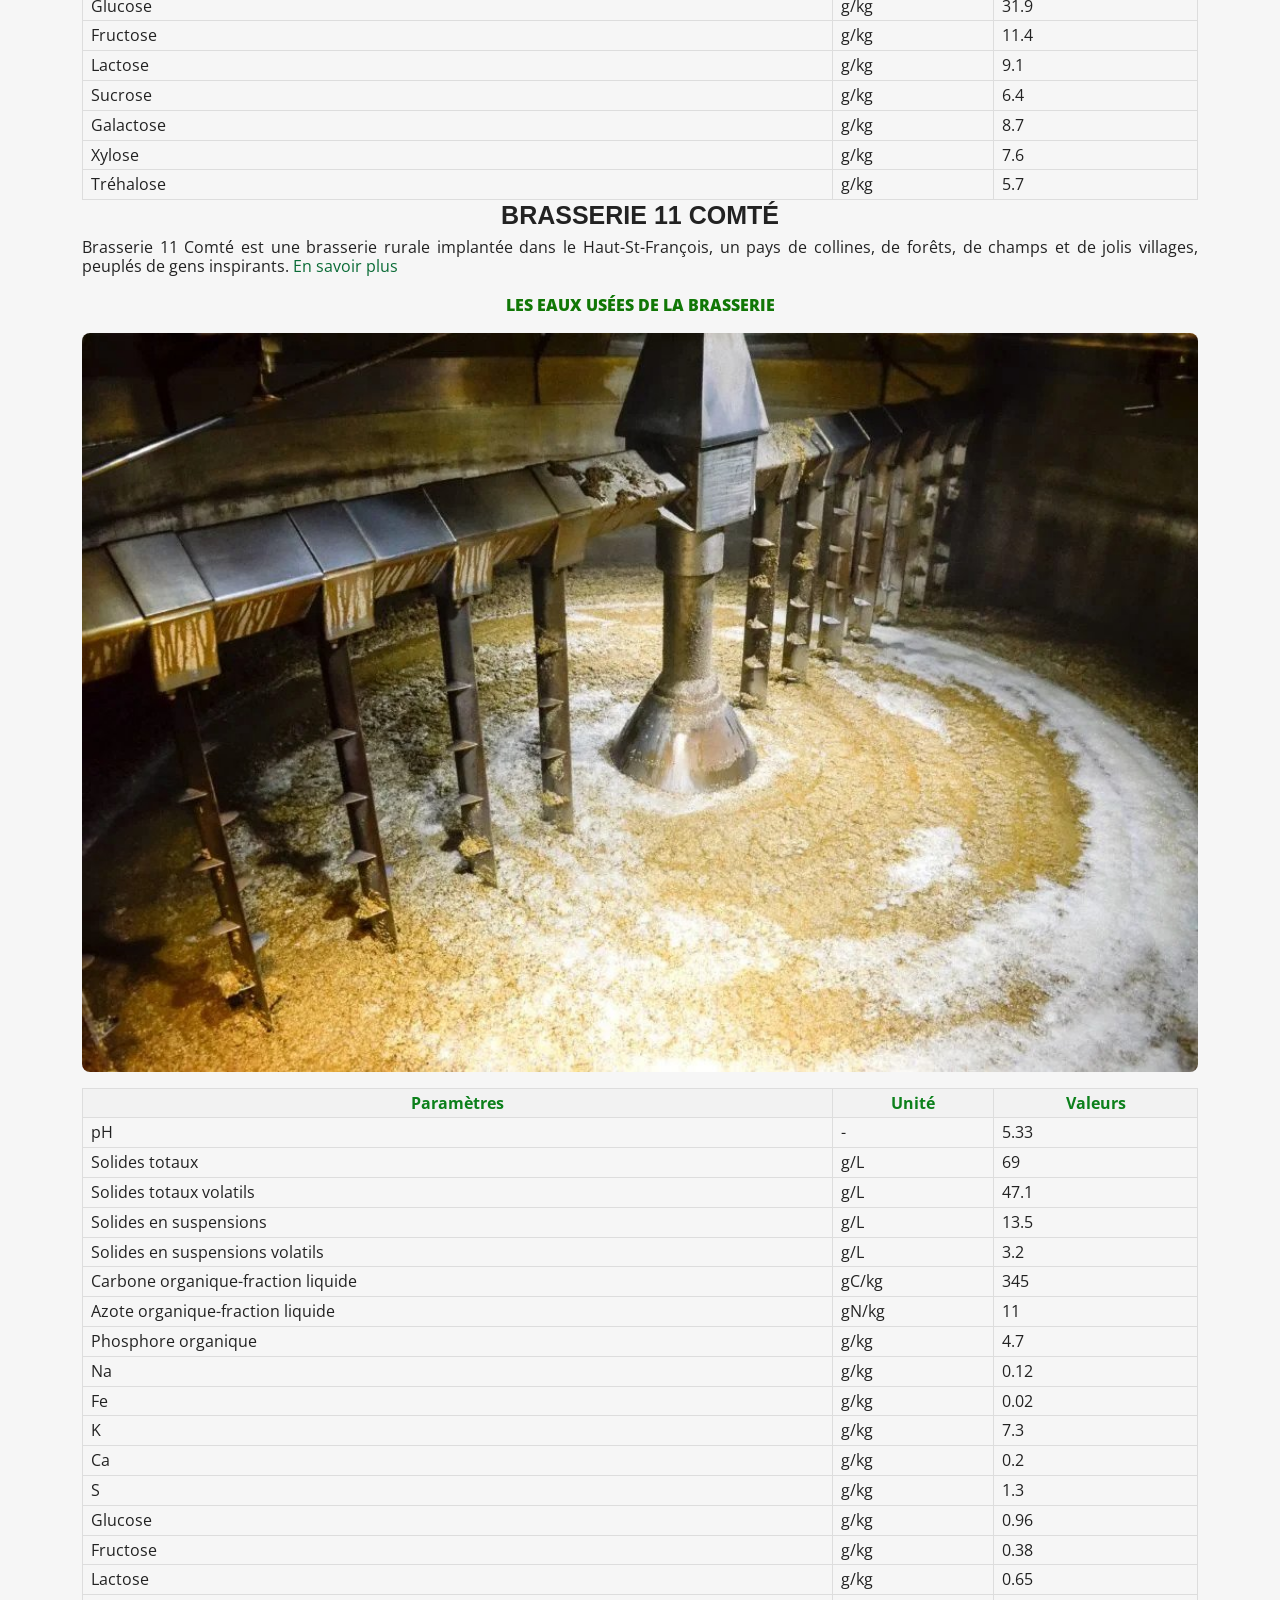
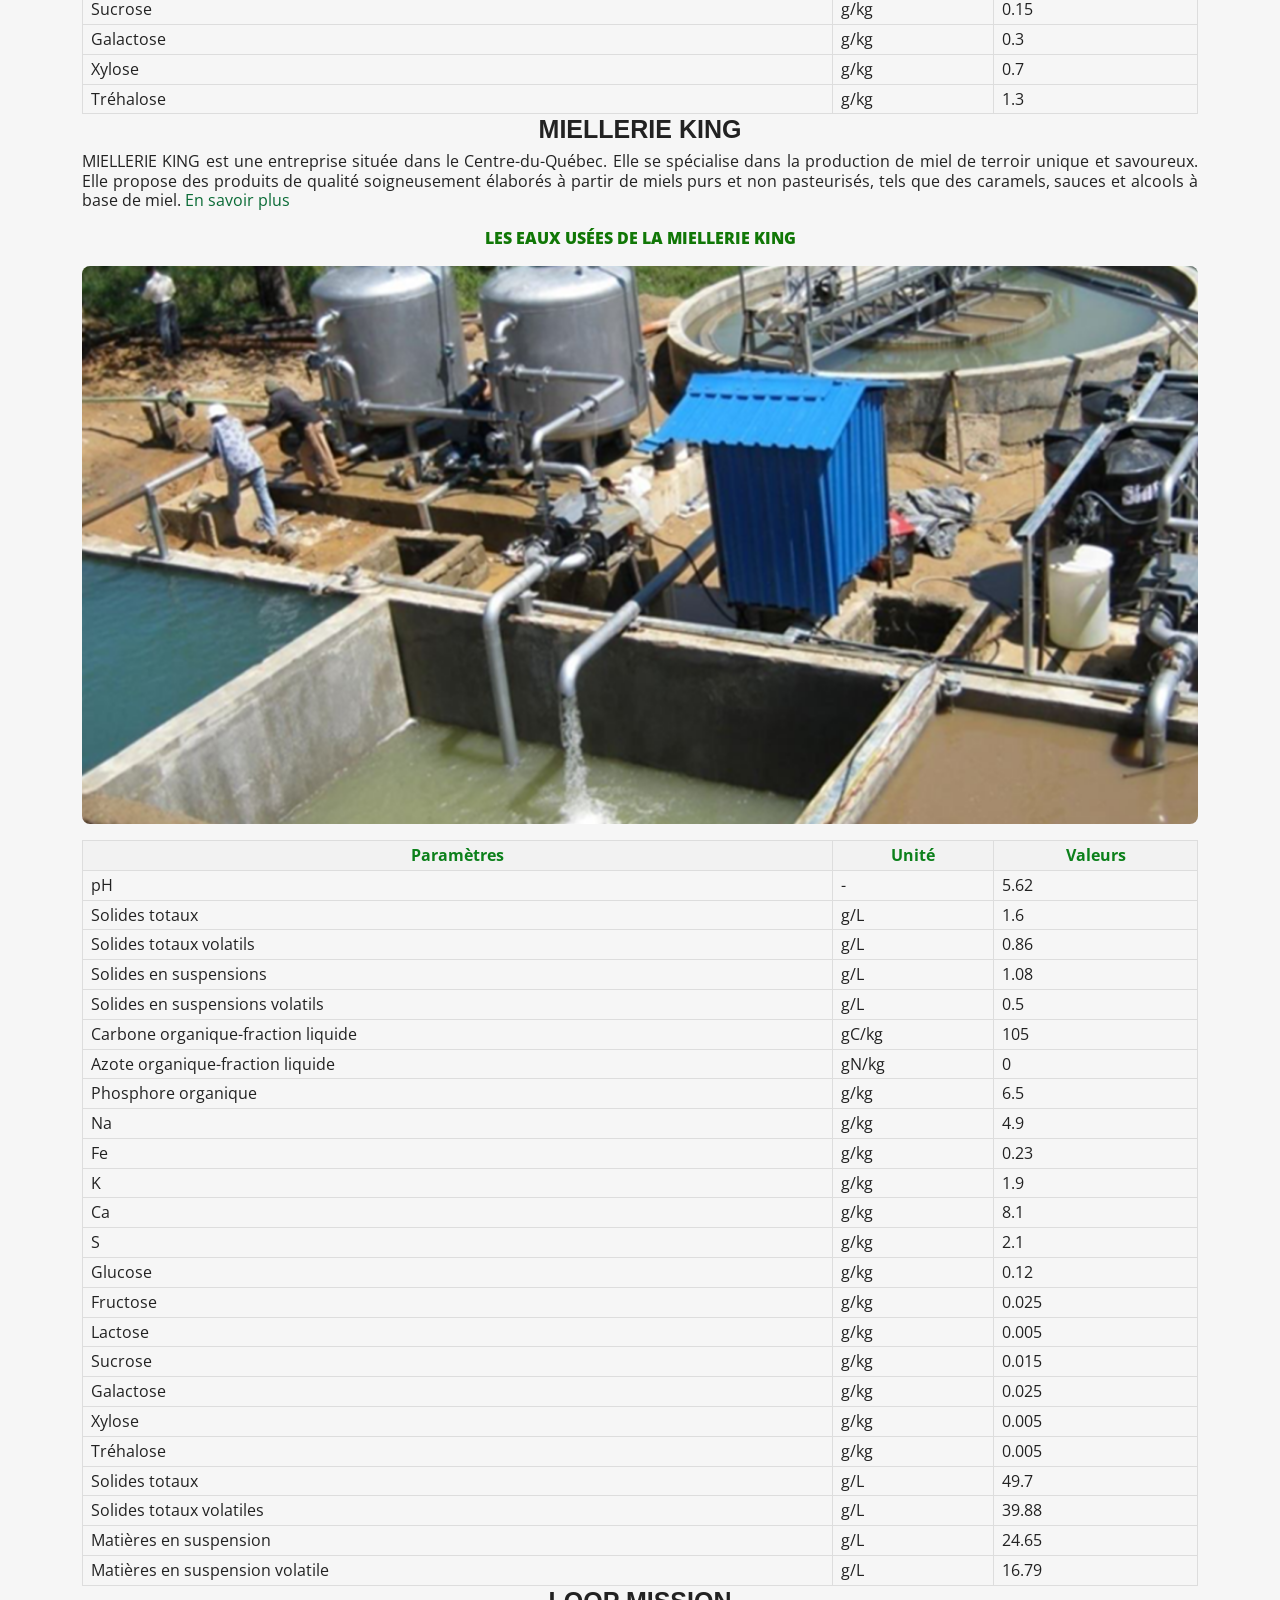
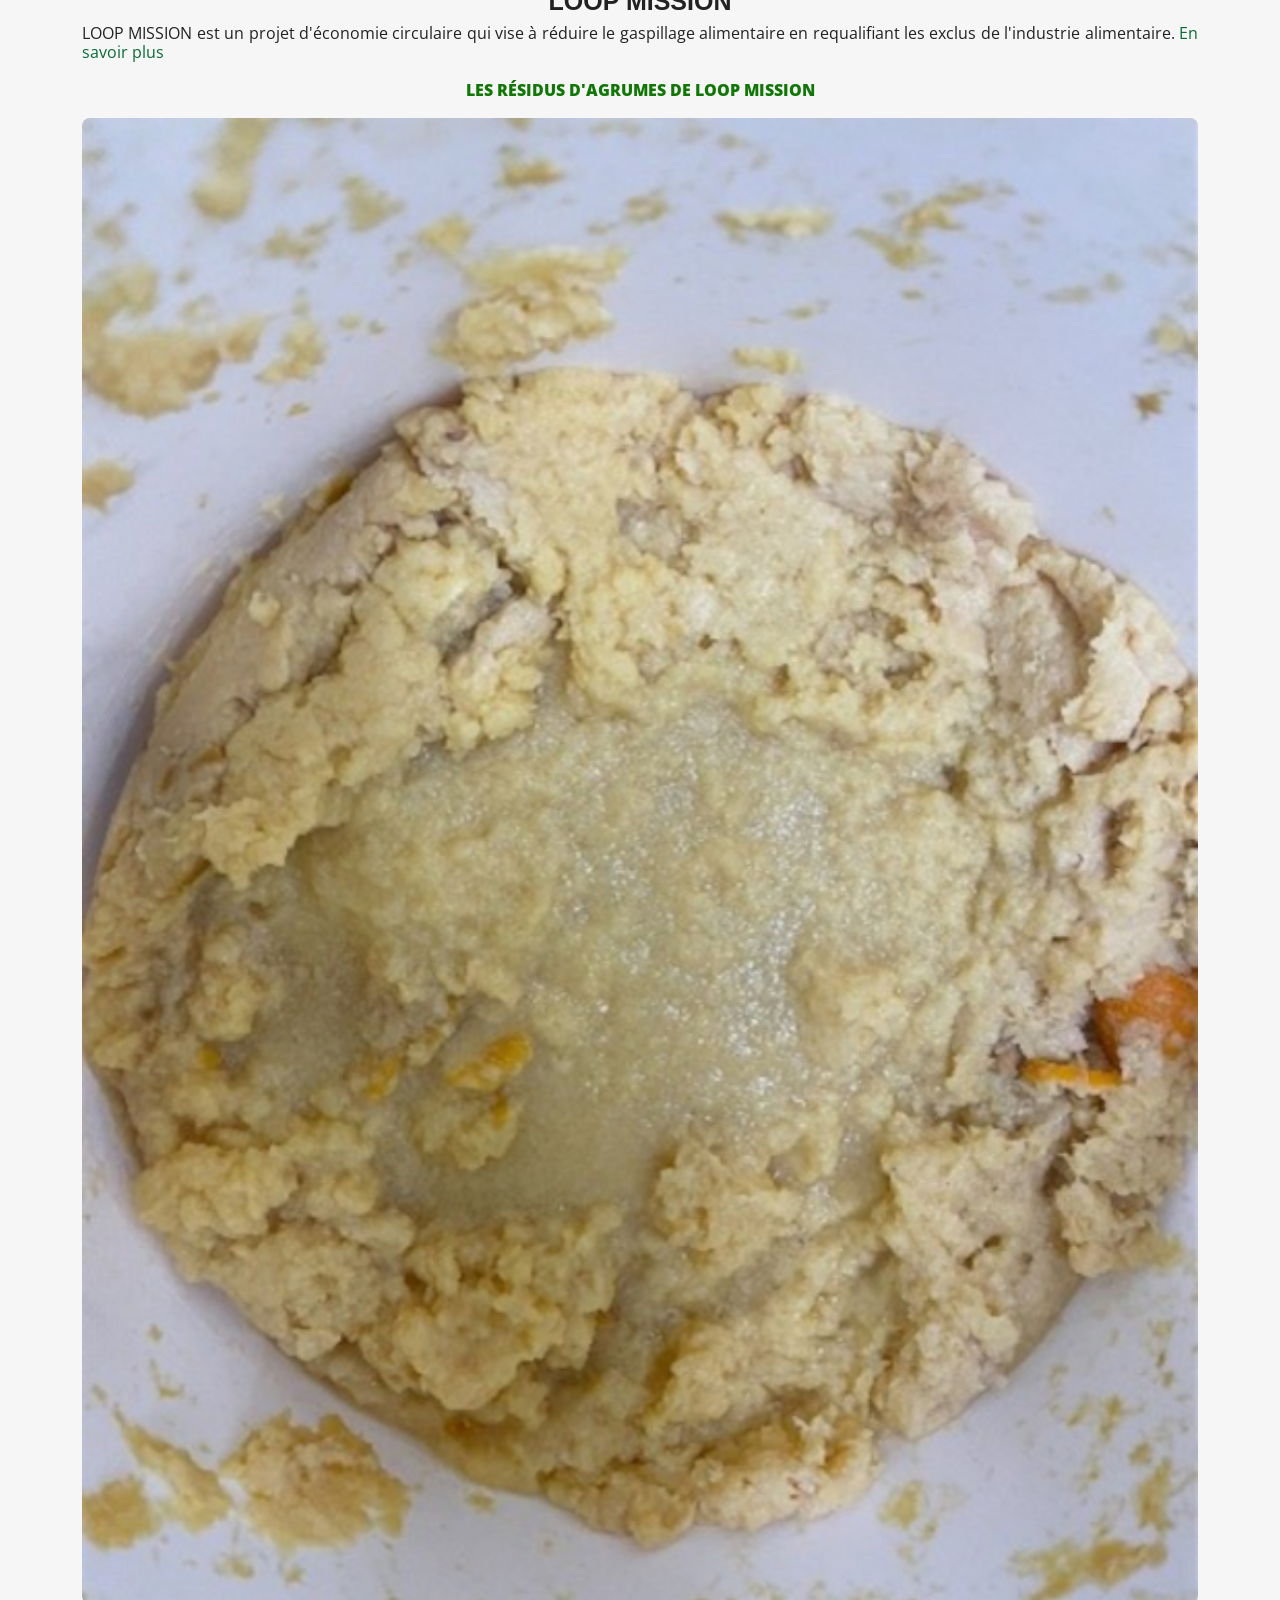
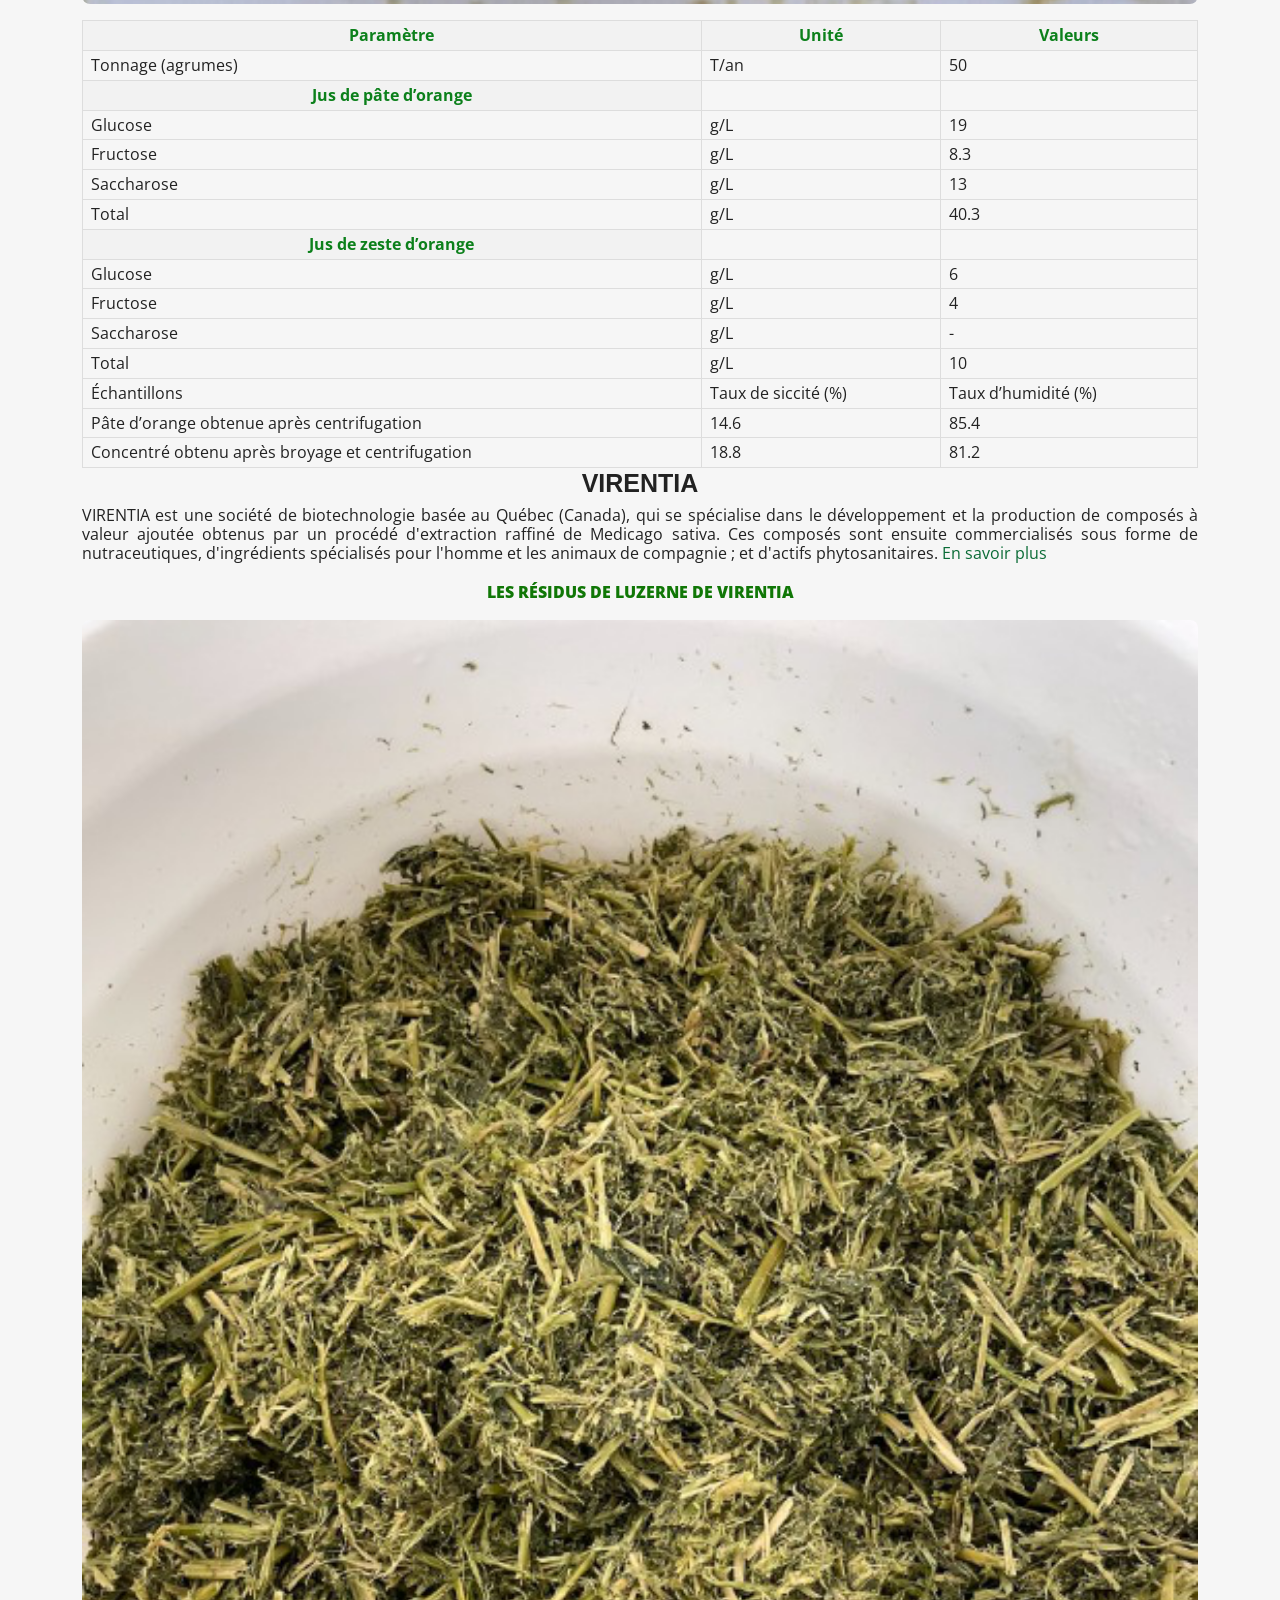
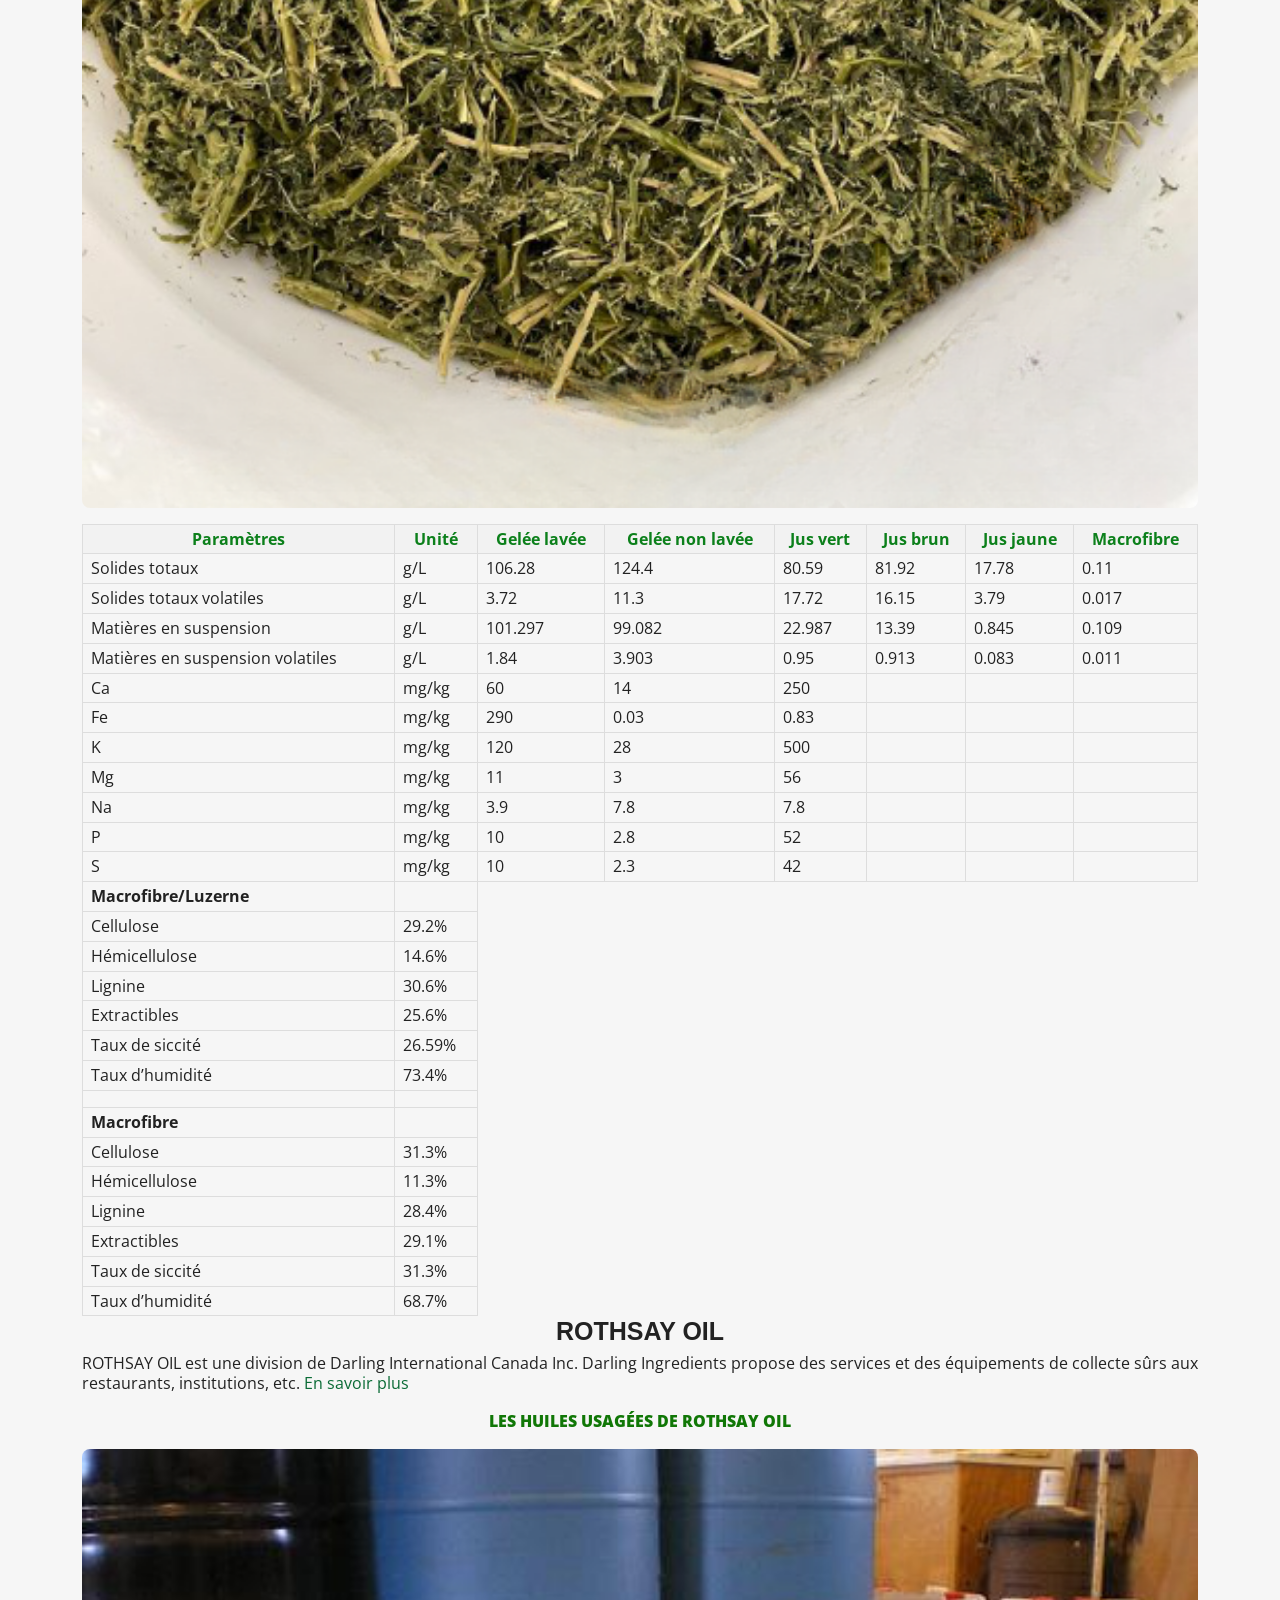
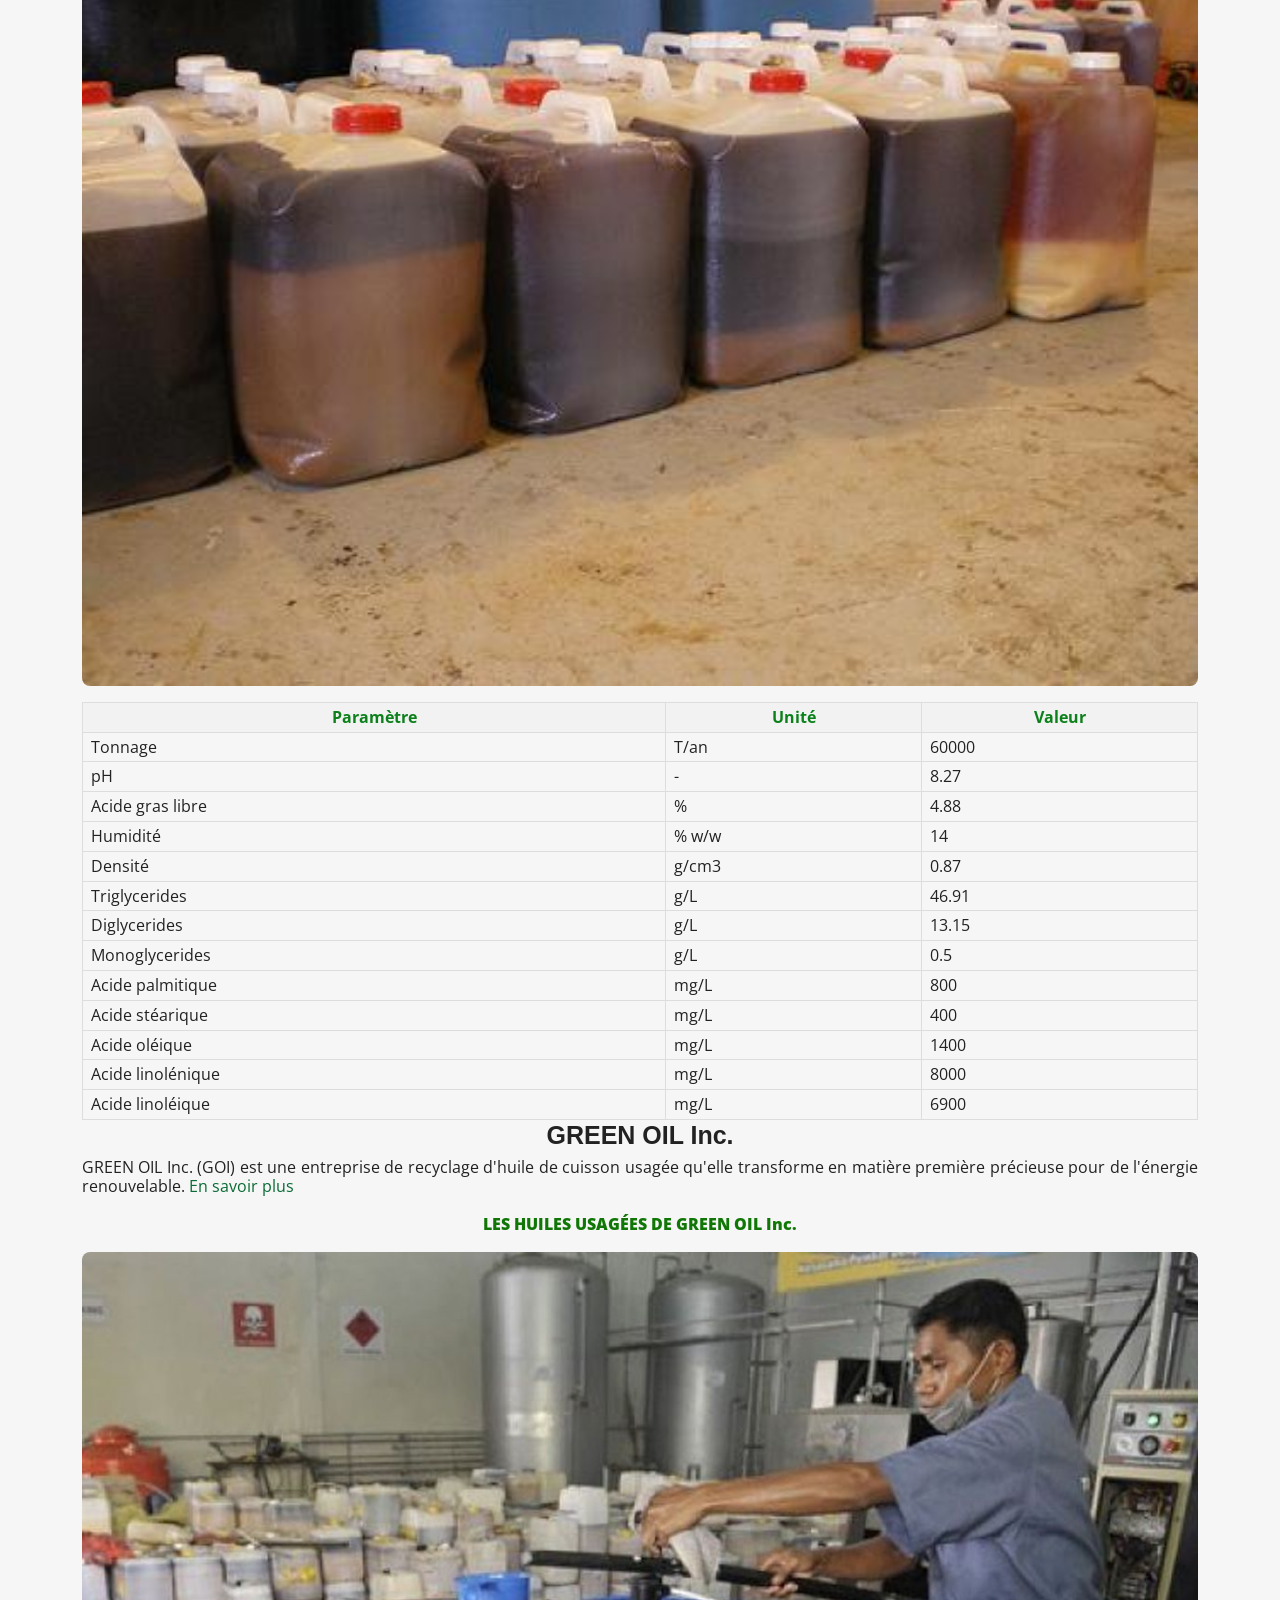
==== commit bb2e6e6a: "commit apres suppression accidentelle" ====
--- a/index.html
+++ b/index.html
@@ -40,17 +40,8 @@
   * License: https://bootstrapmade.com/license/
   ======================================================== -->
 
-<<<<<<< HEAD
   <link rel="stylesheet" href="https://cdn.jsdelivr.net/leaflet/1.0.0-rc.1/leaflet.css">
   <link rel="stylesheet" href="../src/L.Control.Sidebar.css" /> 
-=======
-  <link rel="stylesheet" href="https://cdn.jsdelivr.net/npm/leaflet@1.7.1/dist/leaflet.css" />
-  <link rel="stylesheet" href="https://github.com/DelKona/projetcamref/blob/5828d31ce2760266a3f310b003405e088b5241cf/L.Control.Sidebar.css" />
-
-
-
-
->>>>>>> ceb073ed3119bc54e0010eae1fe872488a358d75
   <style>
     body {
         padding: 0;
@@ -94,12 +85,13 @@
       <nav id="navbar" class="navbar">
         <ul>
           <li><a href="#">Accueil</a></li>
-          <li><a href="#carte-interactive">Carte intéractive</a></li>
+          <li><a href="#carte-interactive">Carte interactive</a></li>
           <li><a href="#services">Services</a></li>
           <li><a href="#partenaires">Partenaires</a></li>
           <li><a href="#team">Équipe</a></li>
-          <li class="dropdown"><a href="#"><span>A propos</span></a></li>
-          <li><a href="#contact">Contact</a></li>
+          <li><a href="#contact">Contacts</a></li>
+          <li><a href="apropos.html">À propos</a></li>
+          
         </ul>
       </nav><!-- .navbar -->
       <i class="mobile-nav-toggle mobile-nav-show bi bi-list"></i>
@@ -114,11 +106,11 @@
         <div class="col-lg-12 order-1 order-lg-6 d-flex flex-row justify-content text-center text-lg-start">
           <div class="col-lg-12 order-1 order-lg-6 d-flex flex-row justify-content text-center text-lg-start">
             <div>
-            <h2>Cartographie des matières résiduelles fermentescibles des industries des secteurs de l'agroalimentaire et de la pêcherie au Québec </h2>
+            <h2>Cartographie des matières résiduelles fermentescibles des industries des secteurs de l'agroalimentaire au Québec </h2>
             <p> </p>
             <div id="boutton-accedez" class="d-flex justify-content-center justify-content-lg-start" style="margin-top:50;">
                 <a href="#carte-interactive" class="btn-get-started">Carte interactive</a>
-                <a href="" class="glightbox btn-watch-video d-flex align-items-center"><i class="bi bi-play-circle"></i><span>Découvrez le projet</span></a>
+                <a href="istockphoto-960489296-640_adpp_is.mp4" class="glightbox btn-watch-video d-flex align-items-center"><i class="bi bi-play-circle"></i><span>Découvrez le projet</span></a>
               </div>
           </div>
           <div class="col-lg-1 flex-row order-2 position-relative" ></div>
@@ -186,12 +178,8 @@
           <!--End Icon Box -->
           <div class="col-xl-3 col-md-6" data-aos="fade-up" data-aos-delay="200">
             <div class="icon-box">
-<<<<<<< HEAD
-              <h4 class="title"><a href="#contact" class="stretched-link"> <strong> Étape 4 :</strong> <br> Contactez-nous pour aller plus loin </a></h4>
-=======
          
               <h4 class="title"><a href="#contact" class="stretched-link"> <strong> Étape 4 :</strong> <br> Prenez contact avec nous pour aller plus loin </a></h4>
->>>>>>> ceb073ed3119bc54e0010eae1fe872488a358d75
             </div>
           </div>
           <!--End Icon Box -->
@@ -208,7 +196,7 @@
           <div class="section-header">
             <h2>Carte interactive</h2>
             <p style="margin-left: 30px;  text-align: left; font-size: large;">
-             En cliquant sur chaque marqueur sur la carte, vous découvrirez les résidus fermentescibles que produisent chaque entreprise ainsi que leur aspect et différentes caractéristiques tels que la composition chimique, les quantités produites par an, etc.
+             En cliquant sur un marqueur sur la carte, vous découvrirez les résidus fermentescibles que produit l'entreprise ainsi que les différentes caractéristiques de ces matières comme la composition chimique, les quantités produites par an, etc.
             </p>
           </div>
   <!-- création des div sidebarX -->
@@ -216,7 +204,7 @@
 
           <div id="sidebar1">
             <h1 style="text-align: center; font-family:'Segoe UI', Tahoma, Geneva, Verdana, sans-serif; font-size: 25px ; font-weight: 800;">KRUGER Inc.</h1>
-            <p style="text-align: justify; line-height: 1.2;"> Kruger est une entreprise familiale privée de quatrième génération qui transforme 
+            <p style="text-align: justify; line-height: 1.2;"> Kruger Inc. est une entreprise familiale privée de quatrième génération qui transforme 
               les ressources renouvelables en produits essentiels durables et de haute qualité pour la vie quotidienne. 
               Elle est un des chefs de file nord-américain dans le recyclage du papier et du carton. <a href="https://www.kruger.com/">En savoir plus</a></p>
             <p style="color:rgb(16, 119, 6); text-align: center; font-weight: 800;"> LES BOUES SECONDAIRES DE KRUGER </p>
@@ -257,8 +245,8 @@
                   <td>9.4</td>
                 </tr>
                 <tr>
-                  <td>Solides en suspensions volatils (g/L)</td>
-                  <td></td>
+                  <td>Solides en suspensions volatils</td>
+                  <td>g/L</td>
                   <td>2.35</td>
                 </tr>
                 <tr>
@@ -342,15 +330,15 @@
     <!-- création du contenu de la sidebar de white birch --> 
     <div id="sidebar2">
       <h1 style="text-align: center; font-family:'Segoe UI', Tahoma, Geneva, Verdana, sans-serif; font-size: 25px ; font-weight: 800;">White Birch Paper</h1>
-      <p style="text-align: justify; line-height: 1.2;"> Papiers White Birch fabrique des
+      <p style="text-align: justify; line-height: 1.2;"> White Birch Paper fabrique des
          produits de papier et de carton de haute qualité. Grâce à un investissement continu 
          dans la sécurité, la durabilité et les opérations, elle est en mesure de 
          prospérer en tant que partenaire fiable qui travaille avec un sentiment 
          d'urgence pour répondre aux besoins de ses clients et permettre leur succès. Elle
          fabrique du papier journal, du papier à haute luminosité, du carton et d'autres
-          produits de papier de spécialité dans ses quatre papeteries au Canada et aux États-Unis, 
+          produits de papier de spécialité dans ses quatre papeteries au Canada et aux États-Unis. 
           <a href="https://whitebirchpaper.com/">En savoir plus</a></p>
-      <p style="color:rgb(16, 119, 6); text-align: center; font-weight: 800;"> LES BOUES SECONDAIRES DE WHITE BIRCH PAPER </p>
+      <p style="color:rgb(16, 119, 6); text-align: center; font-weight: 800;"> LES BOUES SÉCONDAIRES DE WHITE BIRCH PAPER </p>
         <img src="imageinternet\bouesecondairespapeetpapierwbp.jpg" alt="Boue secondaire" style="width:100% ; height: auto ; border-radius: 8px; border-color: black; border: 10px;">
 <p></p>
             <table>
@@ -549,8 +537,8 @@
     <!-- création du contenu de la sidebar de AMD -->
     <div id="sidebar3">
       <h1 style="text-align: center; font-family:'Segoe UI', Tahoma, Geneva, Verdana, sans-serif; font-size: 25px ; font-weight: 800;">Archer Daniels Midland</h1>
-      <p style="text-align: justify; line-height: 1.2;"> ADM Cette entreprise 
-        ravaille avec des producteurs pour transformer des produits naturels en
+      <p style="text-align: justify; line-height: 1.2;"> ADM est une entreprise qui
+        travaille avec des producteurs pour transformer des produits naturels en
          aliments, ingrédients et solutions pour les consommateurs à travers le 
          monde, en mettant l'accent sur la durabilité et les tendances en matière
           de nutrition. Elle offre également des solutions de nutrition animale 
@@ -680,7 +668,7 @@
          rurale implantée dans le Haut-St-François, un pays de collines, de forêts,
           de champs et de jolis villages, peuplés de gens inspirants.
           <a href="https://onzecomtes.com/">En savoir plus</a></p>
-      <p style="color:rgb(16, 119, 6); text-align: center; font-weight: 800;"> LES EAUX USEES DE LA BRASSERIE</p>
+      <p style="color:rgb(16, 119, 6); text-align: center; font-weight: 800;"> LES EAUX USÉES DE LA BRASSERIE</p>
         <img src="imageinternet\brewerywastewater.jpg" alt="Eaux usée de brassérie 11 Comté" style="width:100% ; height: auto ; border-radius: 8px; border-color: black; border: 10px;">
 <p></p>
     <table>
@@ -794,13 +782,13 @@
     <!-- création du contenu de la sidebar de MIELERIE KING --> 
     <div id="sidebar5">
       <h1 style="text-align: center; font-family:'Segoe UI', Tahoma, Geneva, Verdana, sans-serif; font-size: 25px ; font-weight: 800;">MIELLERIE KING</h1>
-      <p style="text-align: justify; line-height: 1.2;"> MIELLERIE KING est une
-         située dans le Centre-du-Québec, se spécialise dans la production de miel 
-         de terroir unique et savoureux. Leurs apiculteurs passionnés proposent des
+      <p style="text-align: justify; line-height: 1.2;"> MIELLERIE KING est une entreprise
+         située dans le Centre-du-Québec. Elle se spécialise dans la production de miel 
+         de terroir unique et savoureux. Elle propose des
           produits de qualité soigneusement élaborés à partir de miels purs et non 
           pasteurisés, tels que des caramels, sauces et alcools à base de miel.
           <a href="https://www.miellerieking.com/">En savoir plus</a></p>
-      <p style="color:rgb(16, 119, 6); text-align: center; font-weight: 800;"> LES EAUX USÉES DE LA MIELLERIE </p>
+      <p style="color:rgb(16, 119, 6); text-align: center; font-weight: 800;"> LES EAUX USÉES DE LA MIELLERIE KING</p>
         <img src="imageinternet\honeywastewater.png" alt="Eau usée de miellerie" style="width:100% ; height: auto ; border-radius: 8px; border-color: black; border: 10px;">
 <p></p>
 <table>
@@ -938,7 +926,7 @@
         un projet d'économie circulaire qui vise à réduire le gaspillage alimentaire 
         en requalifiant les exclus de l'industrie alimentaire.
           <a href="https://loopmission.com/">En savoir plus</a></p>
-      <p style="color:rgb(16, 119, 6); text-align: center; font-weight: 800;"> LES RESIDUS D'AGRUMES </p>
+      <p style="color:rgb(16, 119, 6); text-align: center; font-weight: 800;"> LES RÉSIDUS D'AGRUMES DE LOOP MISSION </p>
         <img src="imageadama\cleanup\Image3.jpg" alt="résidus d'agrume" style="width:100% ; height: auto ; border-radius: 8px; border-color: black; border: 10px;">
         <p></p>
         <table>
@@ -1023,13 +1011,13 @@
     <div id="sidebar7">
       <h1 style="text-align: center; font-family:'Segoe UI', Tahoma, Geneva, Verdana, sans-serif; font-size: 25px ; font-weight: 800;">VIRENTIA</h1>
       <p style="text-align: justify; line-height: 1.2;"> VIRENTIA est
-         une société de biotechnologie basée au Québec, Canada, qui 
+         une société de biotechnologie basée au Québec (Canada), qui 
          se spécialise dans le développement et la production de composés 
          à valeur ajoutée obtenus par un procédé d'extraction raffiné de Medicago 
          sativa. Ces composés sont ensuite commercialisés sous forme de nutraceutiques, 
-         d'ingrédients spécialisés pour l'homme et l'animal de compagnie et d'actifs phytosanitaires. 
+         d'ingrédients spécialisés pour l'homme et les animaux de compagnie ; et d'actifs phytosanitaires. 
           <a href="https://virentia.ca/">En savoir plus</a></p>
-      <p style="color:rgb(16, 119, 6); text-align: center; font-weight: 800;"> LES RESIDUS DE LUZERNE DE VIRENTIA </p>
+      <p style="color:rgb(16, 119, 6); text-align: center; font-weight: 800;"> LES RÉSIDUS DE LUZERNE DE VIRENTIA </p>
         <img src="imageadama\cleanup\luzerne_macrofibre_cleanup.jpeg" alt="résidus de luzerne" style="width:100% ; height: auto ; border-radius: 8px; border-color: black; border: 10px;">
 <p></p>
 <table>
@@ -1302,11 +1290,11 @@
       </div>
     <!-- création du contenu de la sidebar de GREEN OIL --> 
     <div id="sidebar9">
-      <h1 style="text-align: center; font-family:'Segoe UI', Tahoma, Geneva, Verdana, sans-serif; font-size: 25px ; font-weight: 800;">GRENN OIL</h1>
+      <h1 style="text-align: center; font-family:'Segoe UI', Tahoma, Geneva, Verdana, sans-serif; font-size: 25px ; font-weight: 800;">GREEN OIL Inc.</h1>
       <p style="text-align: justify; line-height: 1.2;"> GREEN OIL Inc. (GOI) est une entreprise de recyclage d'huile de cuisson usagée qu'elle transforme en
         matière première précieuse pour de l'énergie renouvelable.
           <a href="https://www.greenoilinc.com/">En savoir plus</a></p>
-      <p style="color:rgb(16, 119, 6); text-align: center; font-weight: 800;"> LES HUILES USAGÉES DE GREEN OIL</p>
+      <p style="color:rgb(16, 119, 6); text-align: center; font-weight: 800;"> LES HUILES USAGÉES DE GREEN OIL Inc.</p>
         <img src="imageinternet\wastecookingoil2.jpg" alt="Huiles usagées" style="width:100% ; height: auto ; border-radius: 8px; border-color: black; border: 10px;">
 <p></p>
     <table>
@@ -1481,7 +1469,7 @@
     <!-- création du contenu de la sidebar de APCQ --> 
     <div id="sidebar11">
       <h1 style="text-align: center; font-family:'Segoe UI', Tahoma, Geneva, Verdana, sans-serif; font-size: 25px ; font-weight: 800;">APCQ</h1>
-      <p style="text-align: justify; line-height: 1.2;"> L'APCQ, l'Association 
+      <p style="text-align: justify; line-height: 1.2;"> L'Association 
         des producteurs de canneberge du Québec, est une organisation qui représente 
         les producteurs de canneberges du Québec depuis sa création en 1987. Elle 
         travaille à promouvoir et à soutenir l'industrie de la canneberge au Québec 
@@ -1593,9 +1581,6 @@
     </table>
   </div>
   <!-- Fin de la création des div sidebar -->
-<<<<<<< HEAD
-        <div id="map"  style="width:100%; height:80vh; margin: 0 0cm;"></div> 
-=======
 
 
 
@@ -1609,7 +1594,6 @@
     
         <div id="map"  style="width:100%; height:80vh; margin: 0 0cm;"></div>
     
->>>>>>> ceb073ed3119bc54e0010eae1fe872488a358d75
         <script src="https://cdn.jsdelivr.net/npm/leaflet@1.7.1/dist/leaflet.js"></script>
         <script src="leafletgithub\src\L.Control.Sidebar.js"></script>
  <!-- Fin de la création des div sidebar -->
@@ -2015,7 +1999,7 @@
                 <li>et bien d'autre services.</li>
               </ul>
               </p>
-              <a href="#" class="readmore stretched-link">En savoir plus <i class="bi bi-arrow-right"></i></a>
+              <a href="http://lbe.ete.inrs.ca/services/" class="readmore stretched-link">En savoir plus <i class="bi bi-arrow-right"></i></a>
             </div>
           </div><!-- End Service Item -->
           <div class="col-lg-6 col-md-6">
@@ -2034,7 +2018,7 @@
                   <li>Un laboratoire analytique pour la caractérisation des substrats non conventionnels, le contrôle de la qualité de certains produits microbiens et le suivi de procédé qui est, entre autres, équipé d’un GC-MS, d’un LC-MS-MS et d’un cytofluomètre.</li>
                 </ul>
               </p>
-              <a href="#" class="readmore stretched-link">En savoir plus <i class="bi bi-arrow-right"></i></a>
+              <a href="http://lbe.ete.inrs.ca/equipements/" class="readmore stretched-link">En savoir plus <i class="bi bi-arrow-right"></i></a>
             </div>
           </div><!-- End Service Item -->
         </div>
@@ -2133,9 +2117,10 @@
     <section id="stats-counter" class="stats-counter">
       <div class="container" data-aos="fade-up">
         <div class="row gy-4 align-items-center">
-          <div class="col-lg-6">
-            <img src="assets/img/stats-img.svg" alt="" class="img-fluid">
+          <div class="col-lg-5">
+            <img src="carlos-muza-hpjSkU2UYSU-unsplash.jpg" alt="" class="img-fluid" style="border-radius: 10px;">
           </div>
+          <div class="col-lg-1">  </div>
           <div class="col-lg-6">
             <div class="stats-item d-flex align-items-center">
               <span data-purecounter-start="0" data-purecounter-end="20" data-purecounter-duration="1" class="purecounter"></span>
@@ -2288,8 +2273,8 @@
     <div class="container">
       <div class="row gy-4">
         <div class="col-lg-5 col-md-12 footer-info">
-          <a href="index.html" class="logo d-flex align-items-center">
-            <span>CAMREF</span>
+          <a href="index.html" class="logo d-flex align-items-center"> 
+            <span>CAMREF<strong style="color:peru">.</strong></span>
           </a>
           <p>Cartographie des matières résiduelles fermentescibles agroalimentaire et de pêcherie au Québec.</p>
           <div class="social-links d-flex mt-4">
@@ -2350,14 +2335,8 @@
   <script src="assets/vendor/isotope-layout/isotope.pkgd.min.js"></script>
   <script src="assets/vendor/php-email-form/validate.js"></script> 
   <!-- Template Main JS File -->
-<<<<<<< HEAD
-  <script src="assets/js/main.js"></script> 
-</body> 
-</html>
-=======
   <script src="assets/js/main.js"></script>
 
 </body>
 
 </html>
->>>>>>> ceb073ed3119bc54e0010eae1fe872488a358d75
--- a/assets/css/main.css
+++ b/assets/css/main.css
@@ -1057,7 +1057,7 @@
   box-sizing:relative;
   padding: 30px;
   margin: 0px 0px;
-  box-shadow: 0px 0 0px rgba(0, 0, 0, 0.1);
+  box-shadow: 0px 0 0px rgba(0, 0, 0, 1);
   position: relative;
   background: #fff;
   border-radius: 5px;
@@ -1761,12 +1761,12 @@
   height: 100%;
   padding: 20px;
   border-radius: 10px 0 0 10px;
-  box-shadow: 0px 2px 25px rgba(0, 0, 0, 0.1);
+  box-shadow: 0px 2px 25px rgba(0, 0, 0, 1);
 }
 
 .contact .info-item {
   width: 100%;
-  background-color: #009282;
+  background-color: var(--color-primary);
   margin-bottom: 20px;
   padding: 20px;
   border-radius: 10px;
@@ -1898,7 +1898,7 @@
 }
 
 .contact .php-email-form button[type=submit]:hover {
-  background: rgba(0, 131, 116, 0.8);
+  background: peru;
 }
 
 @-webkit-keyframes animate-loading {
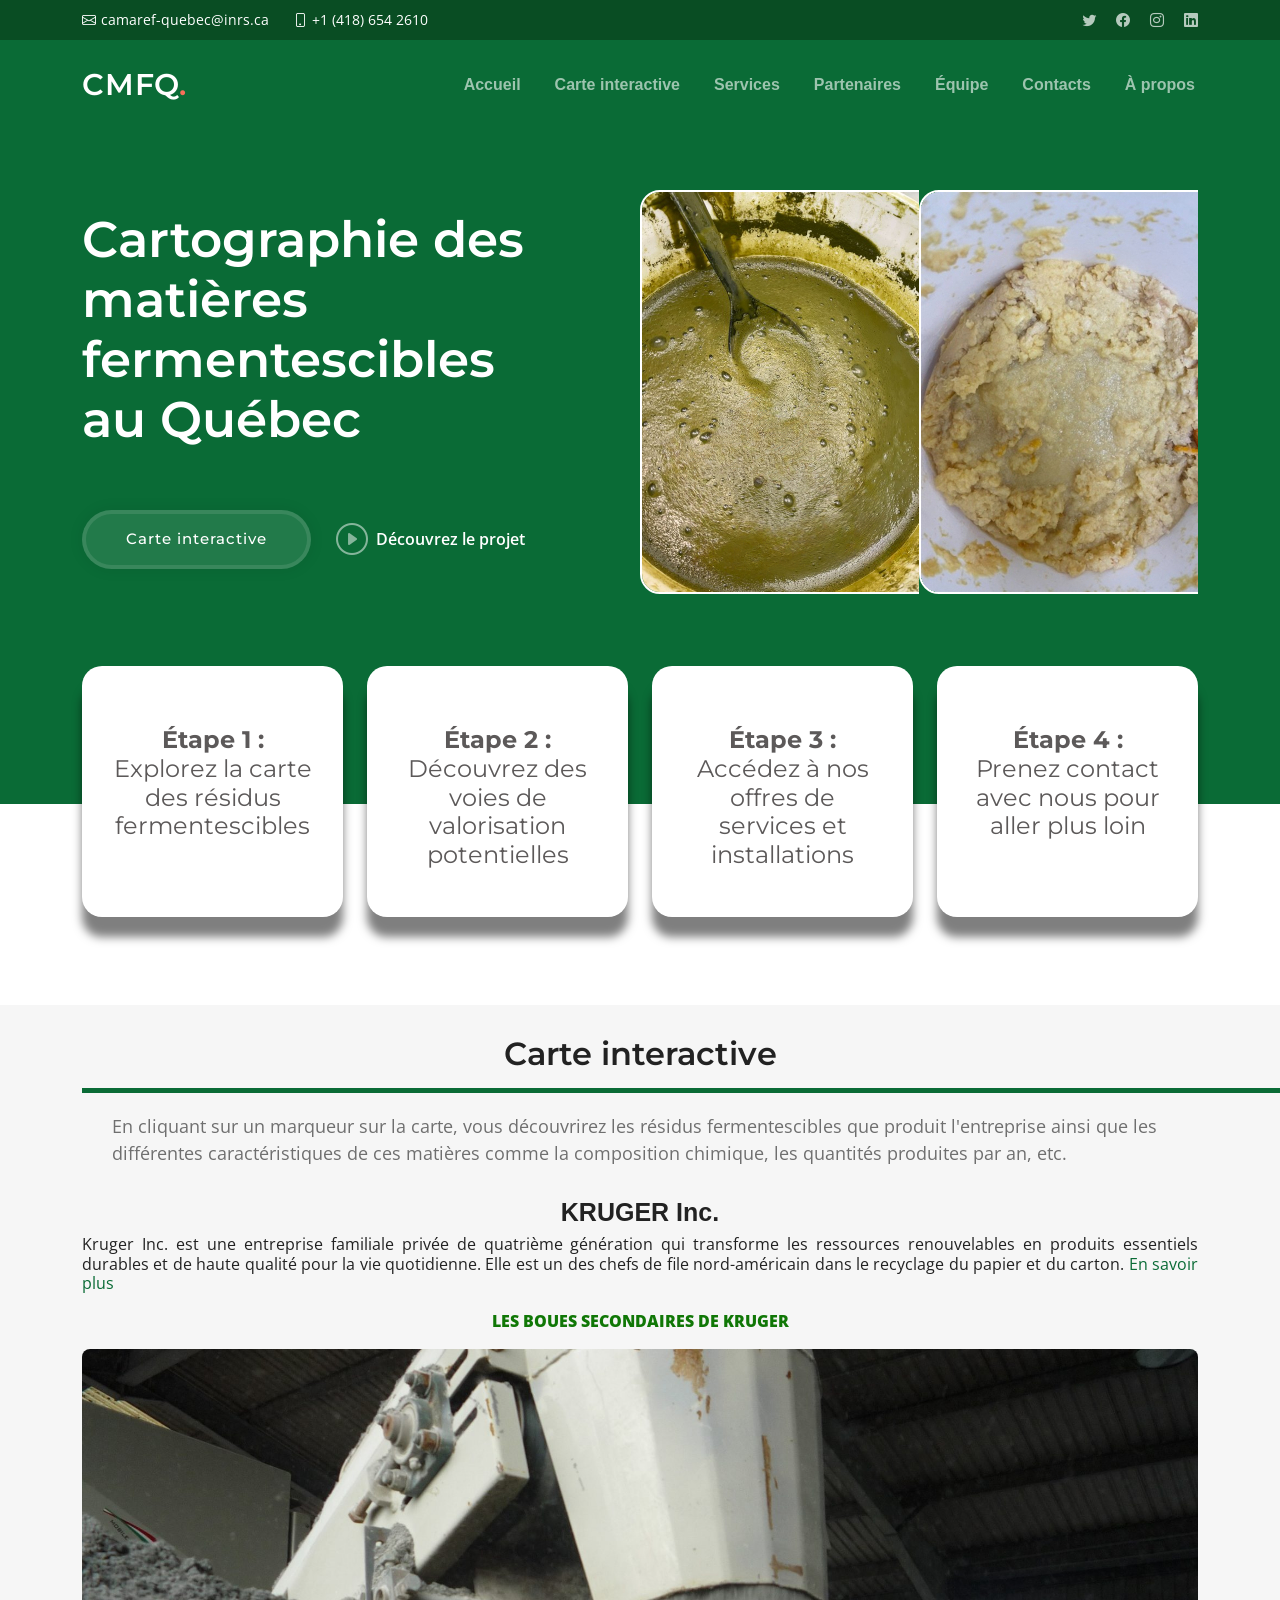
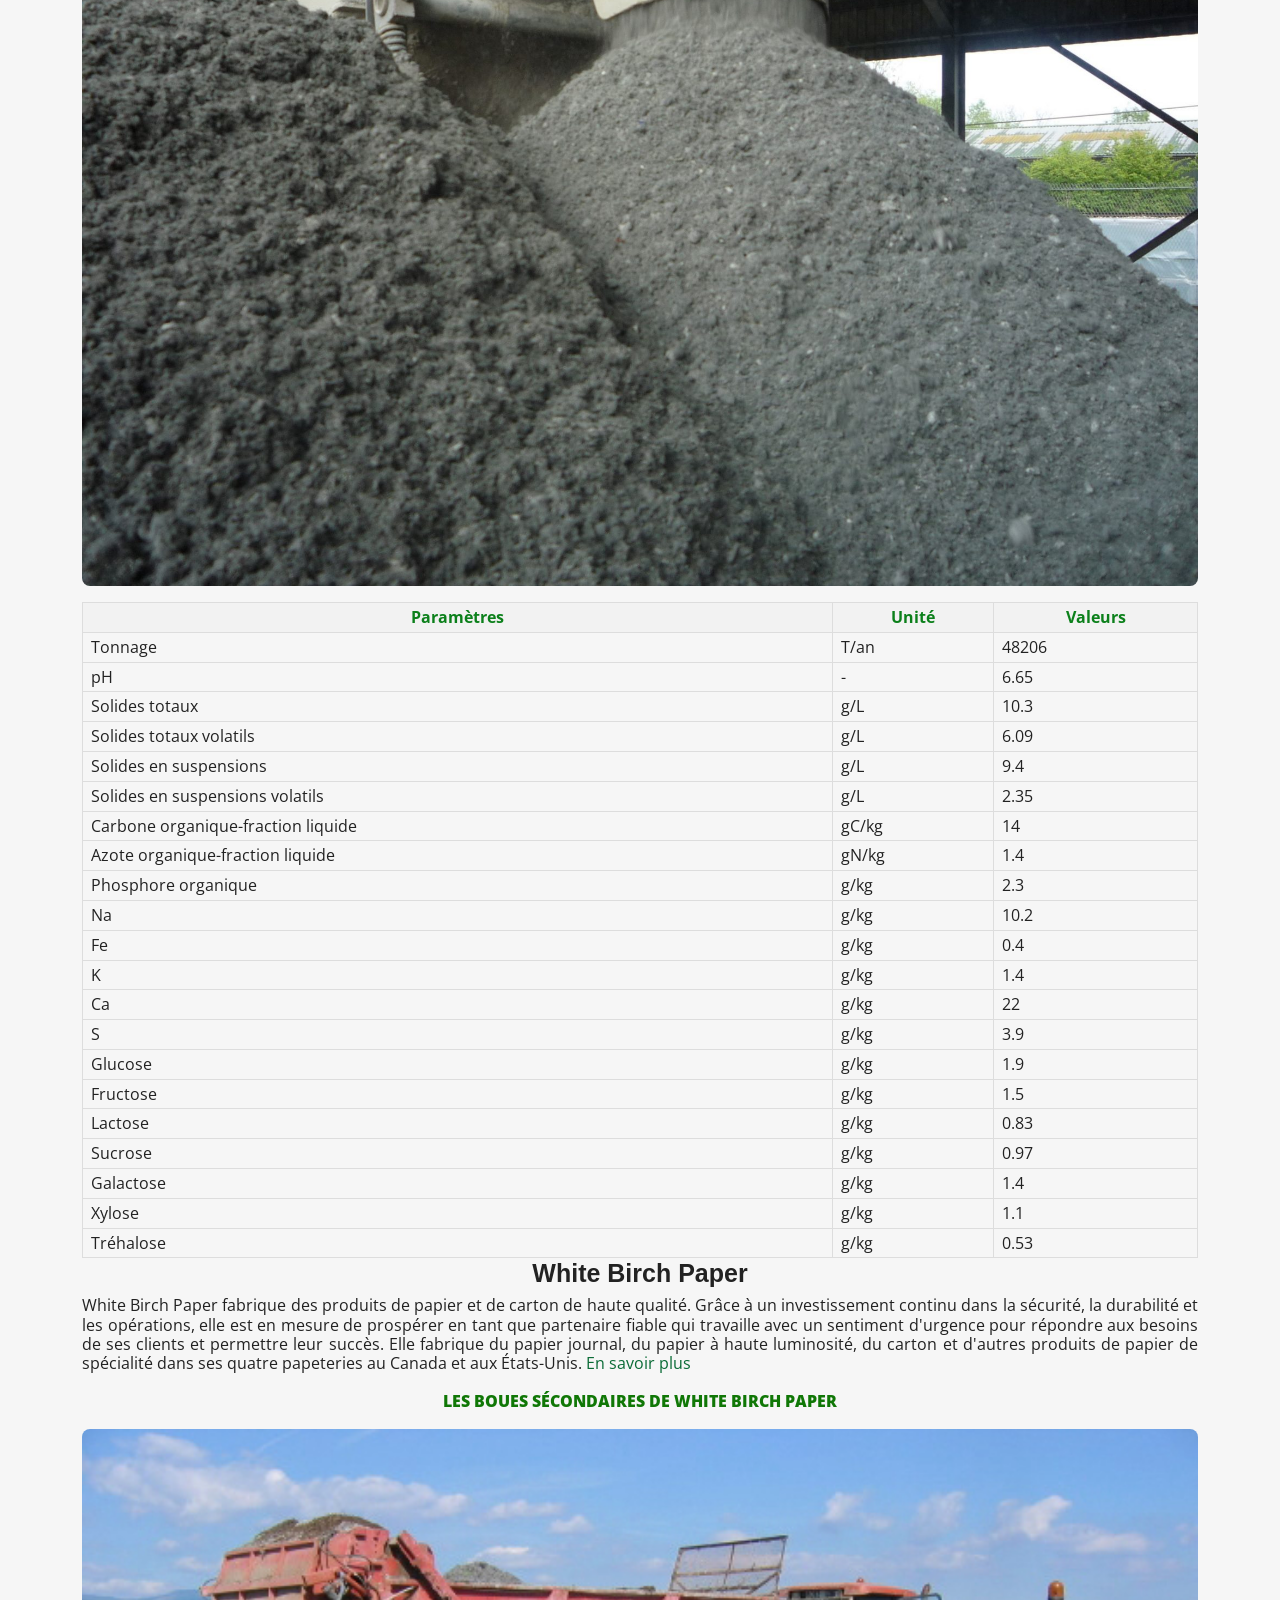
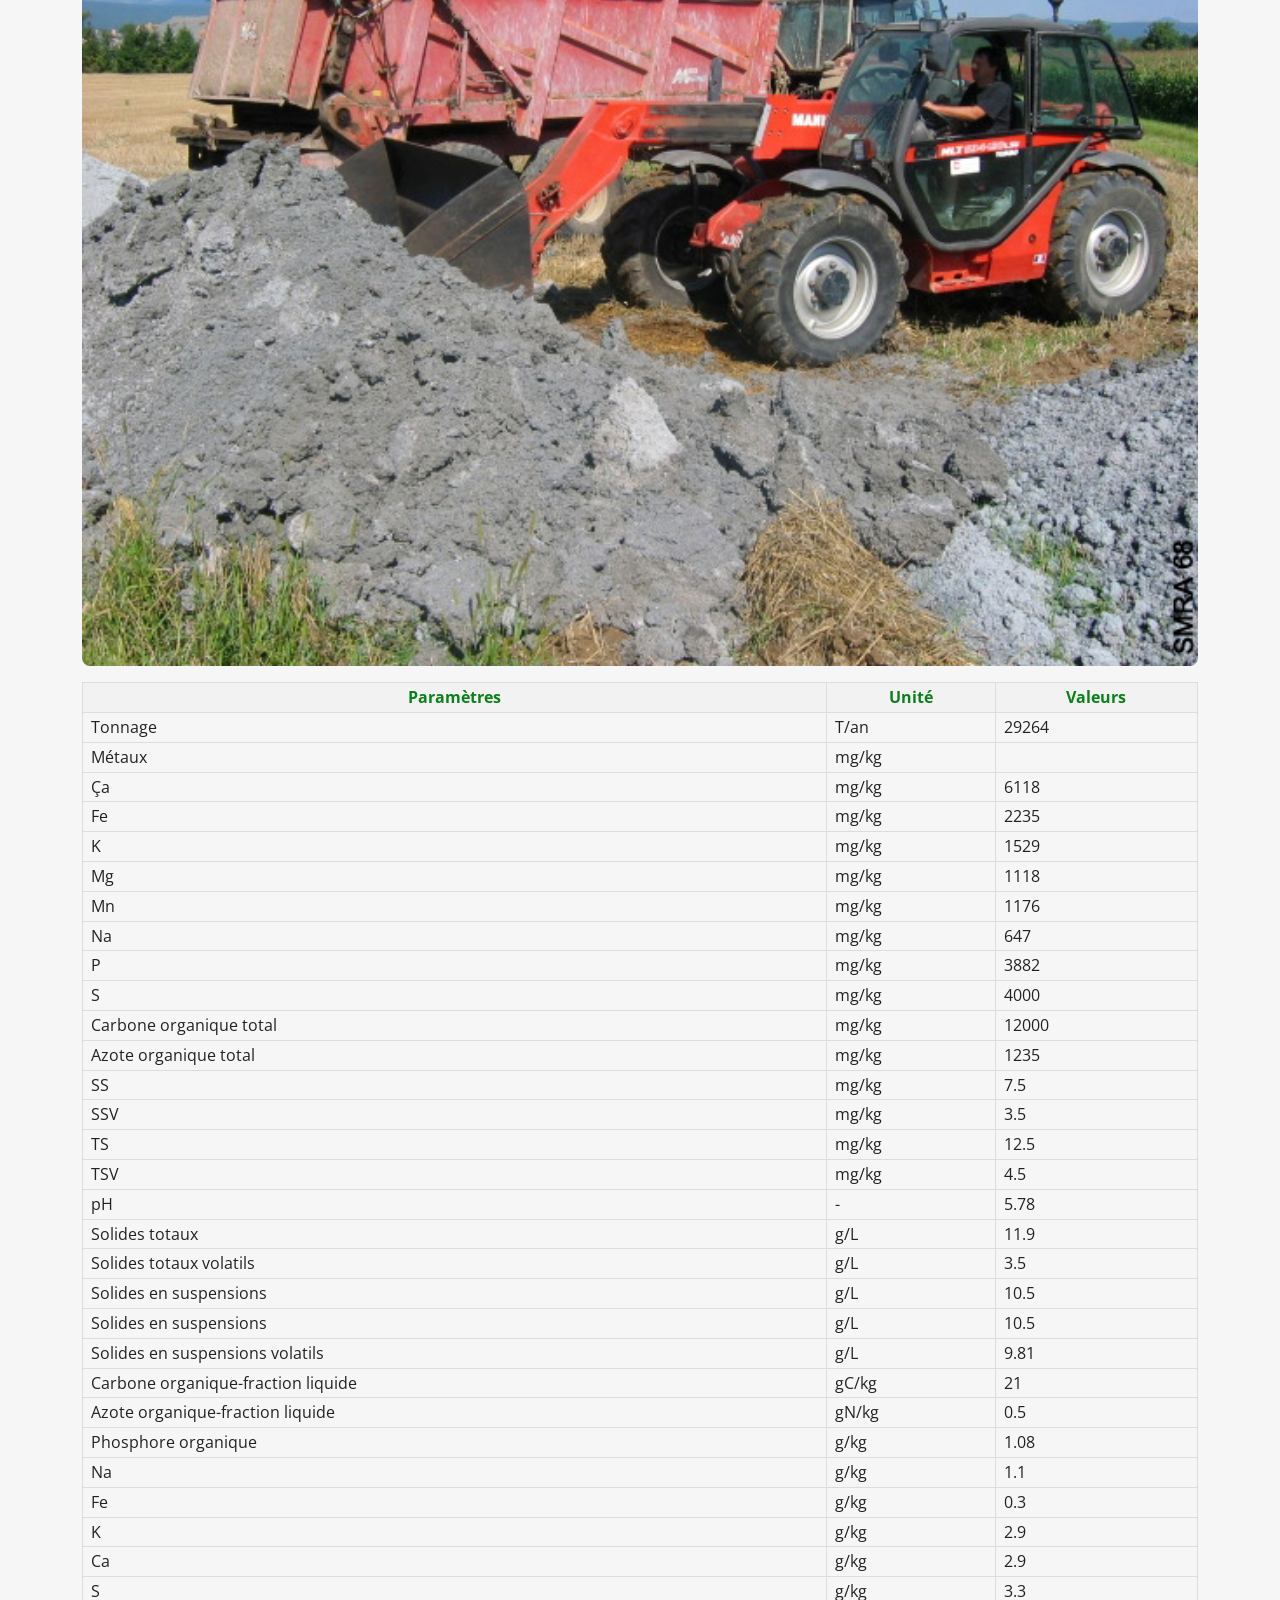
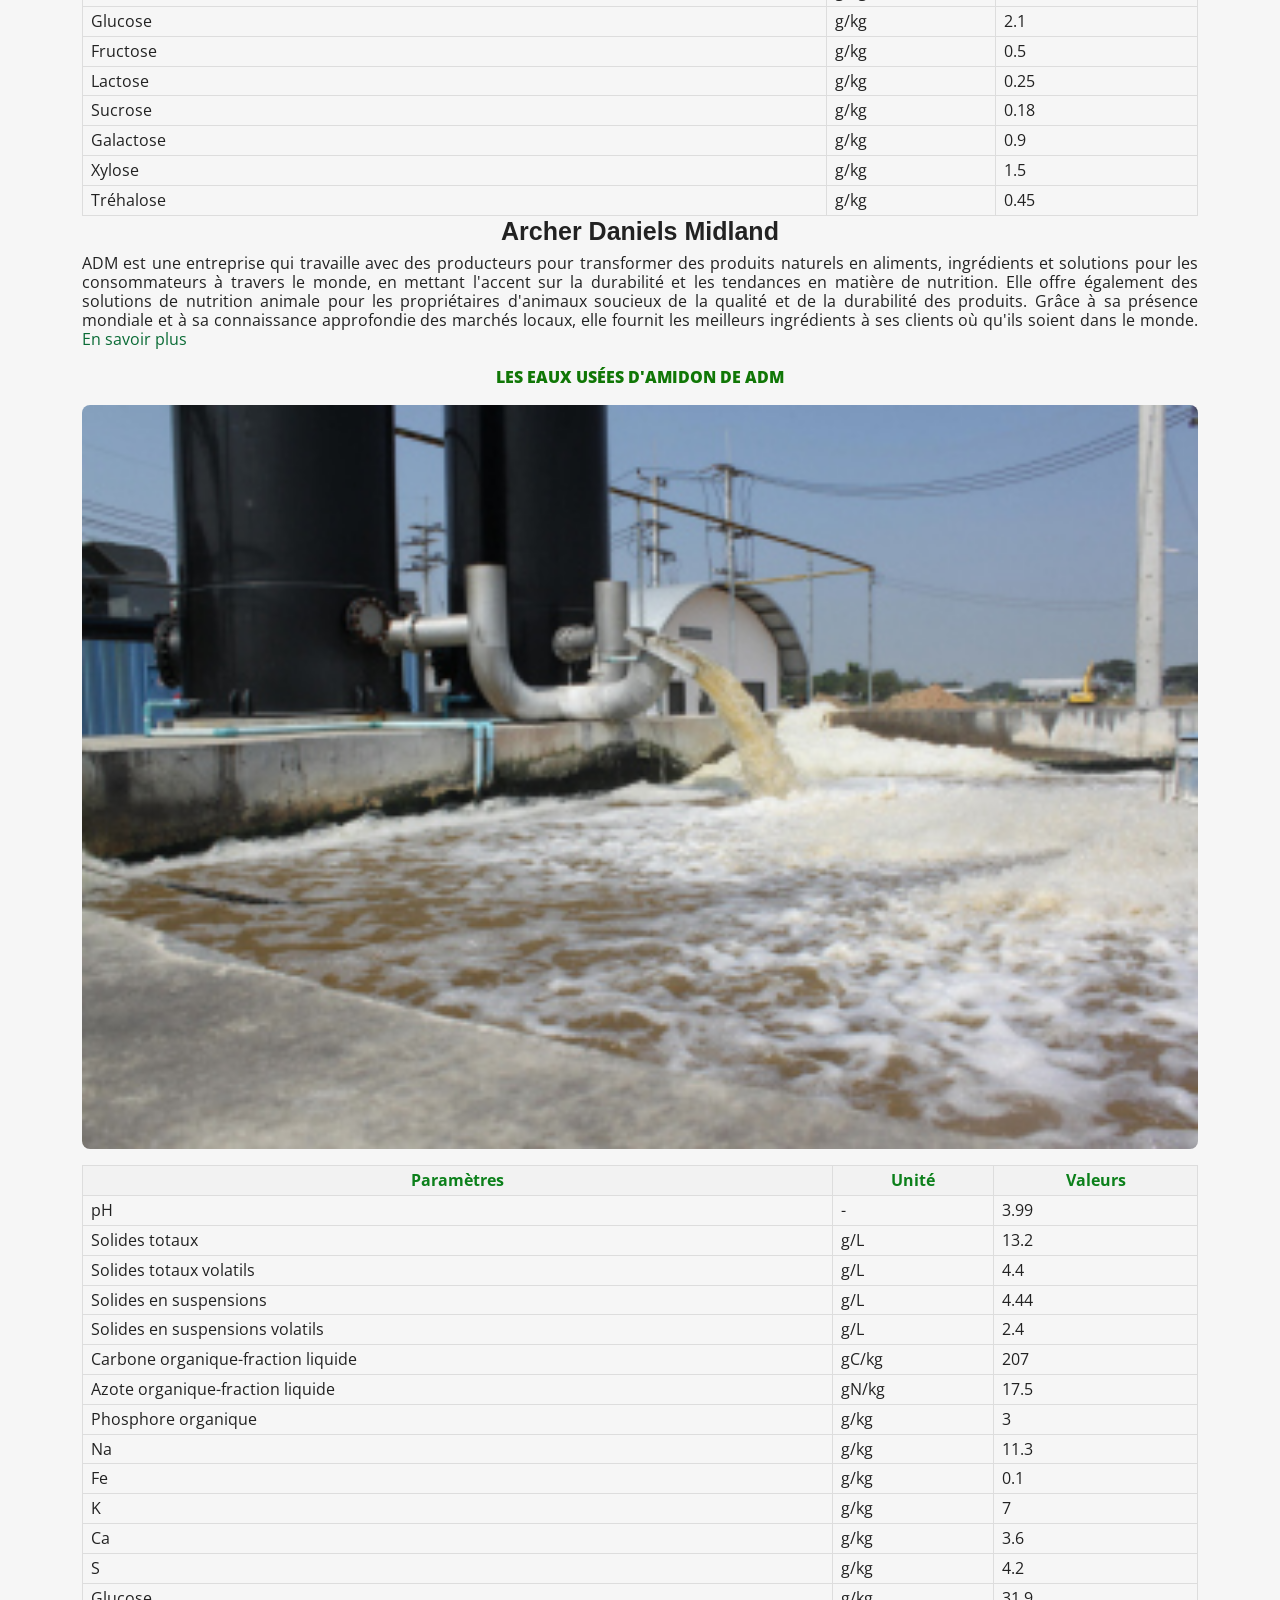
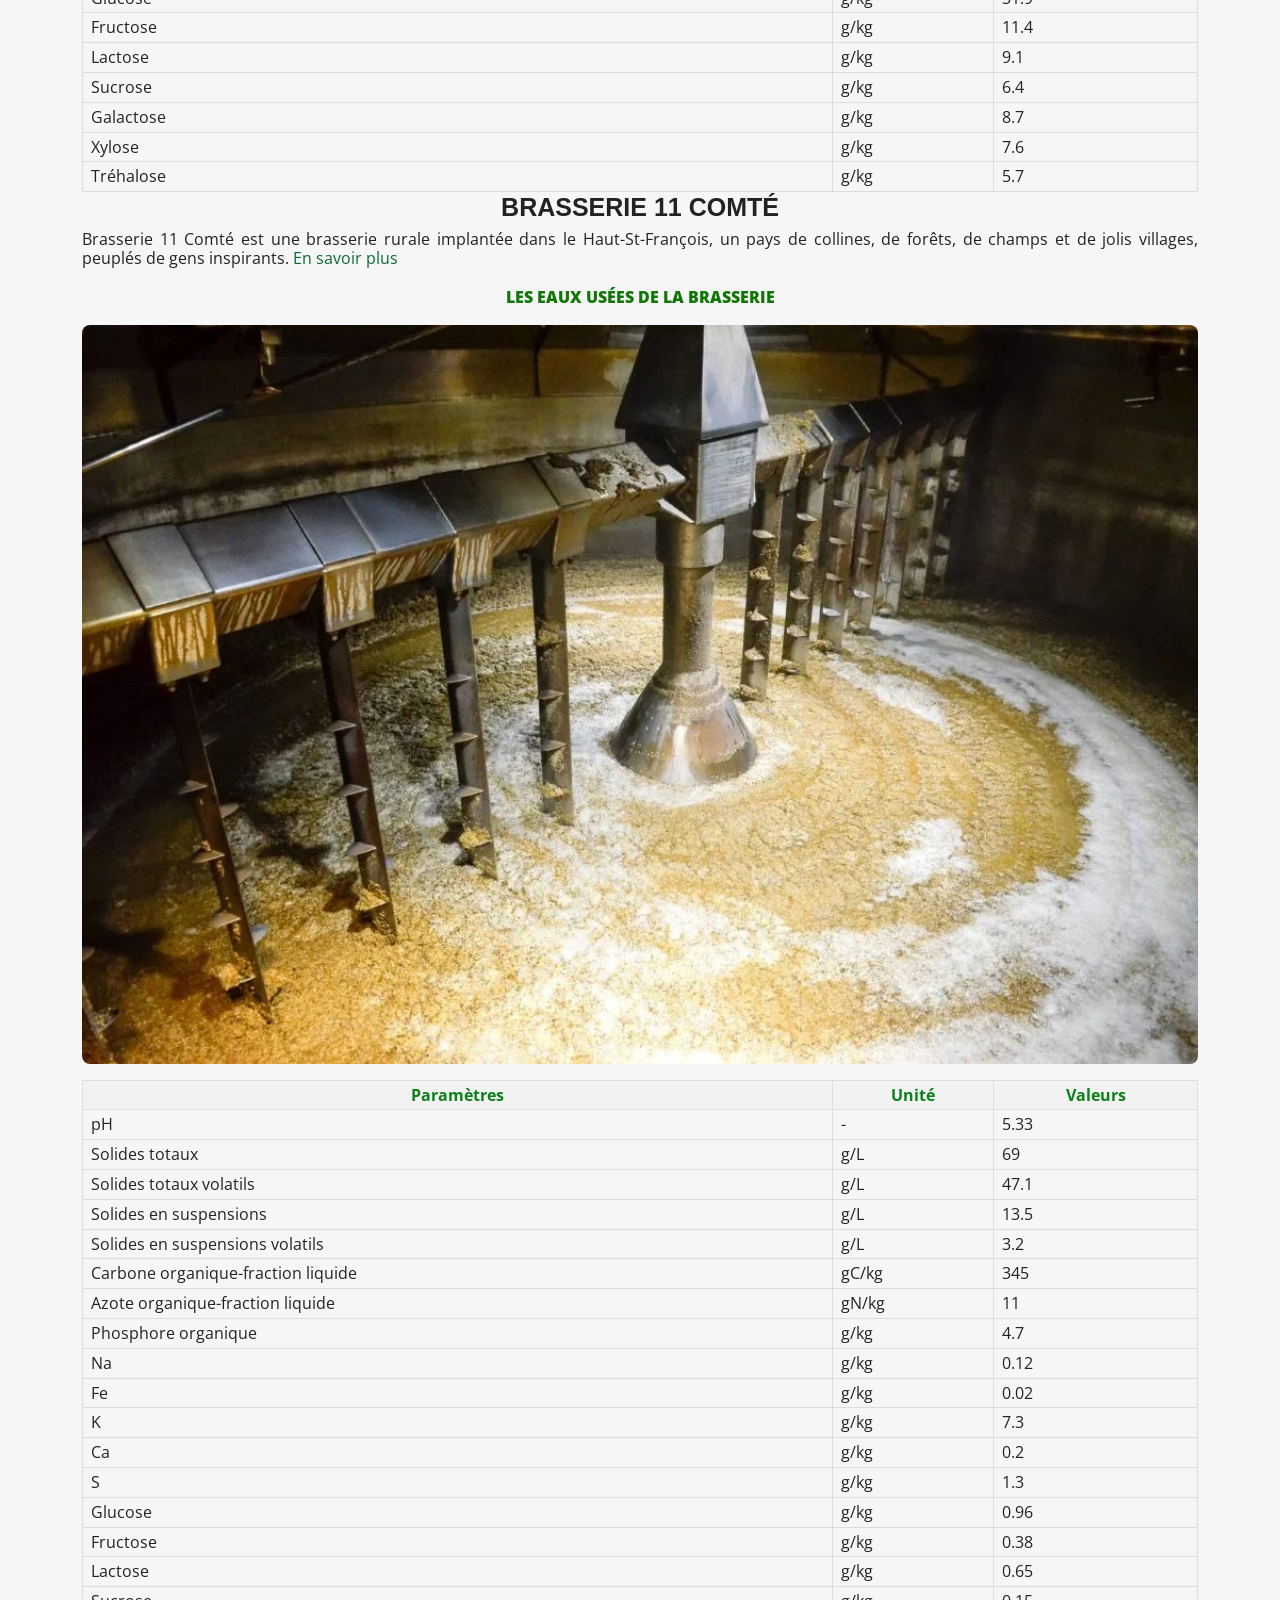
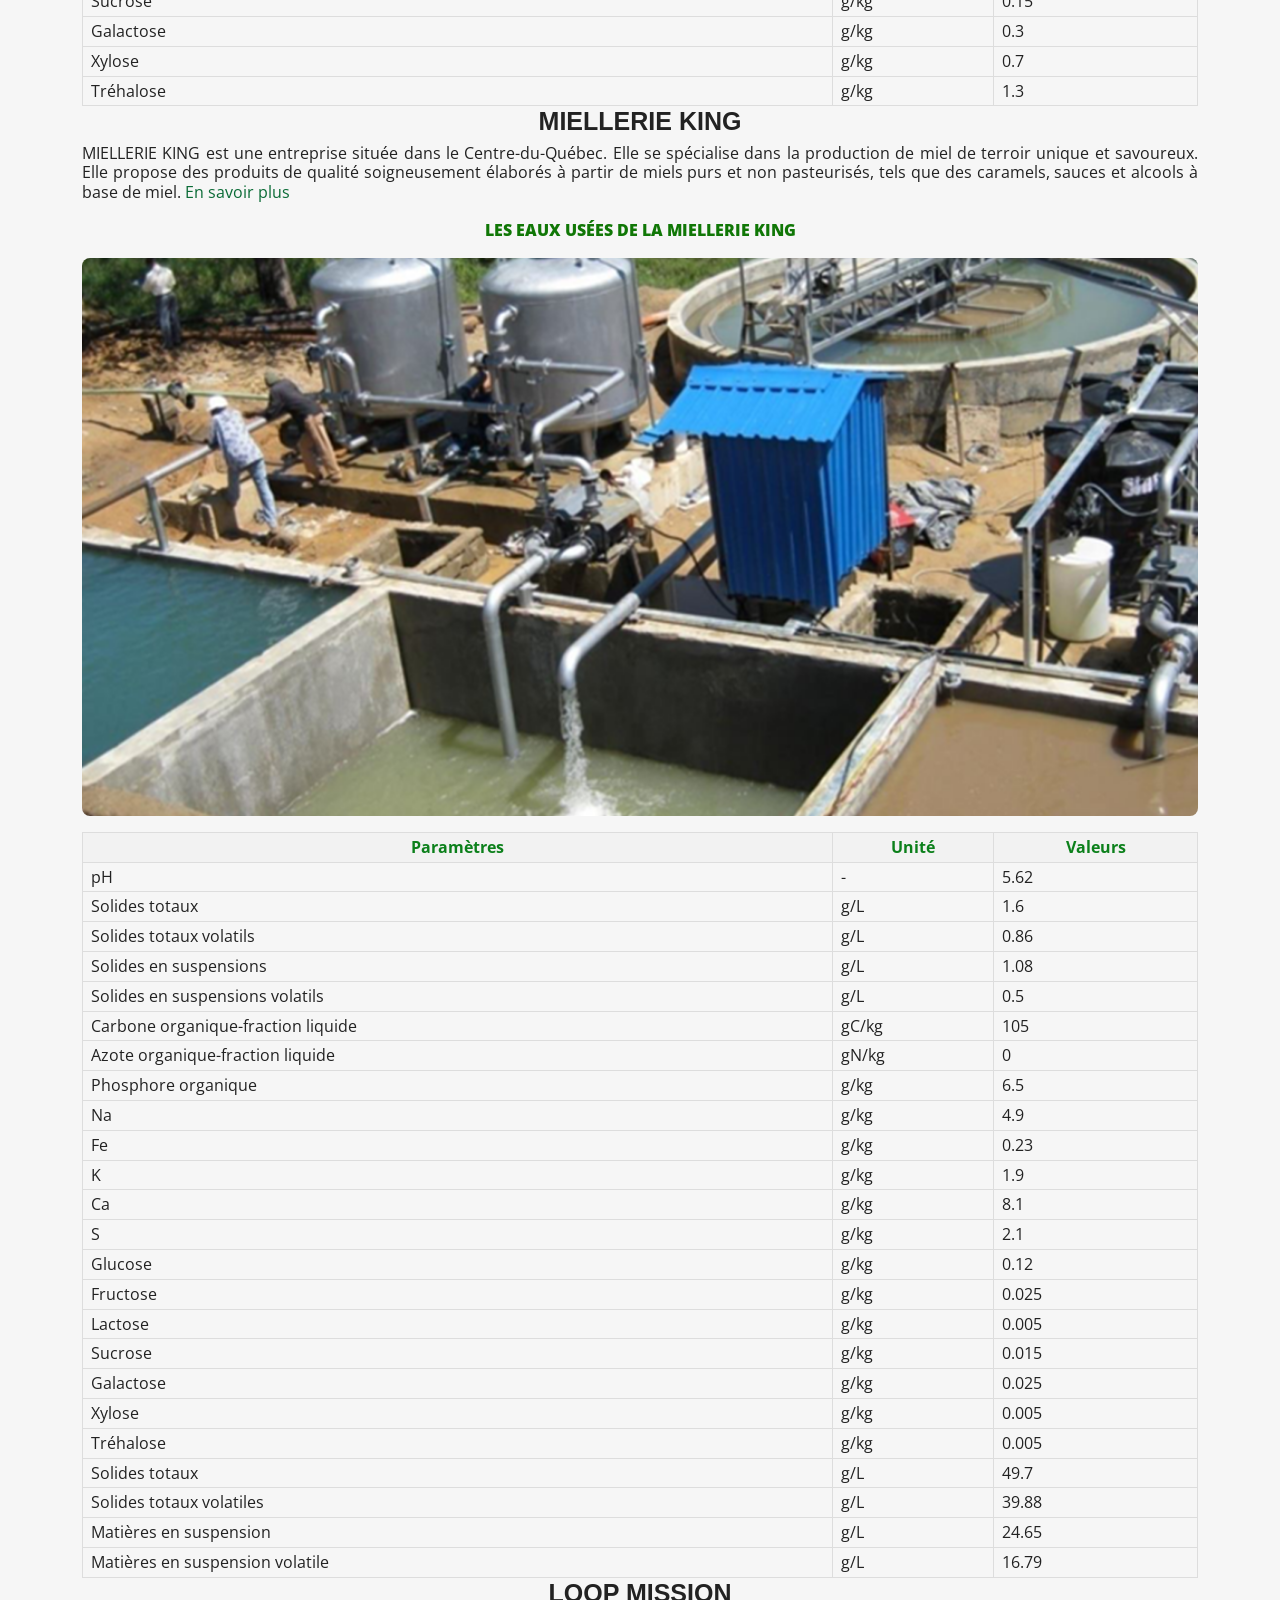
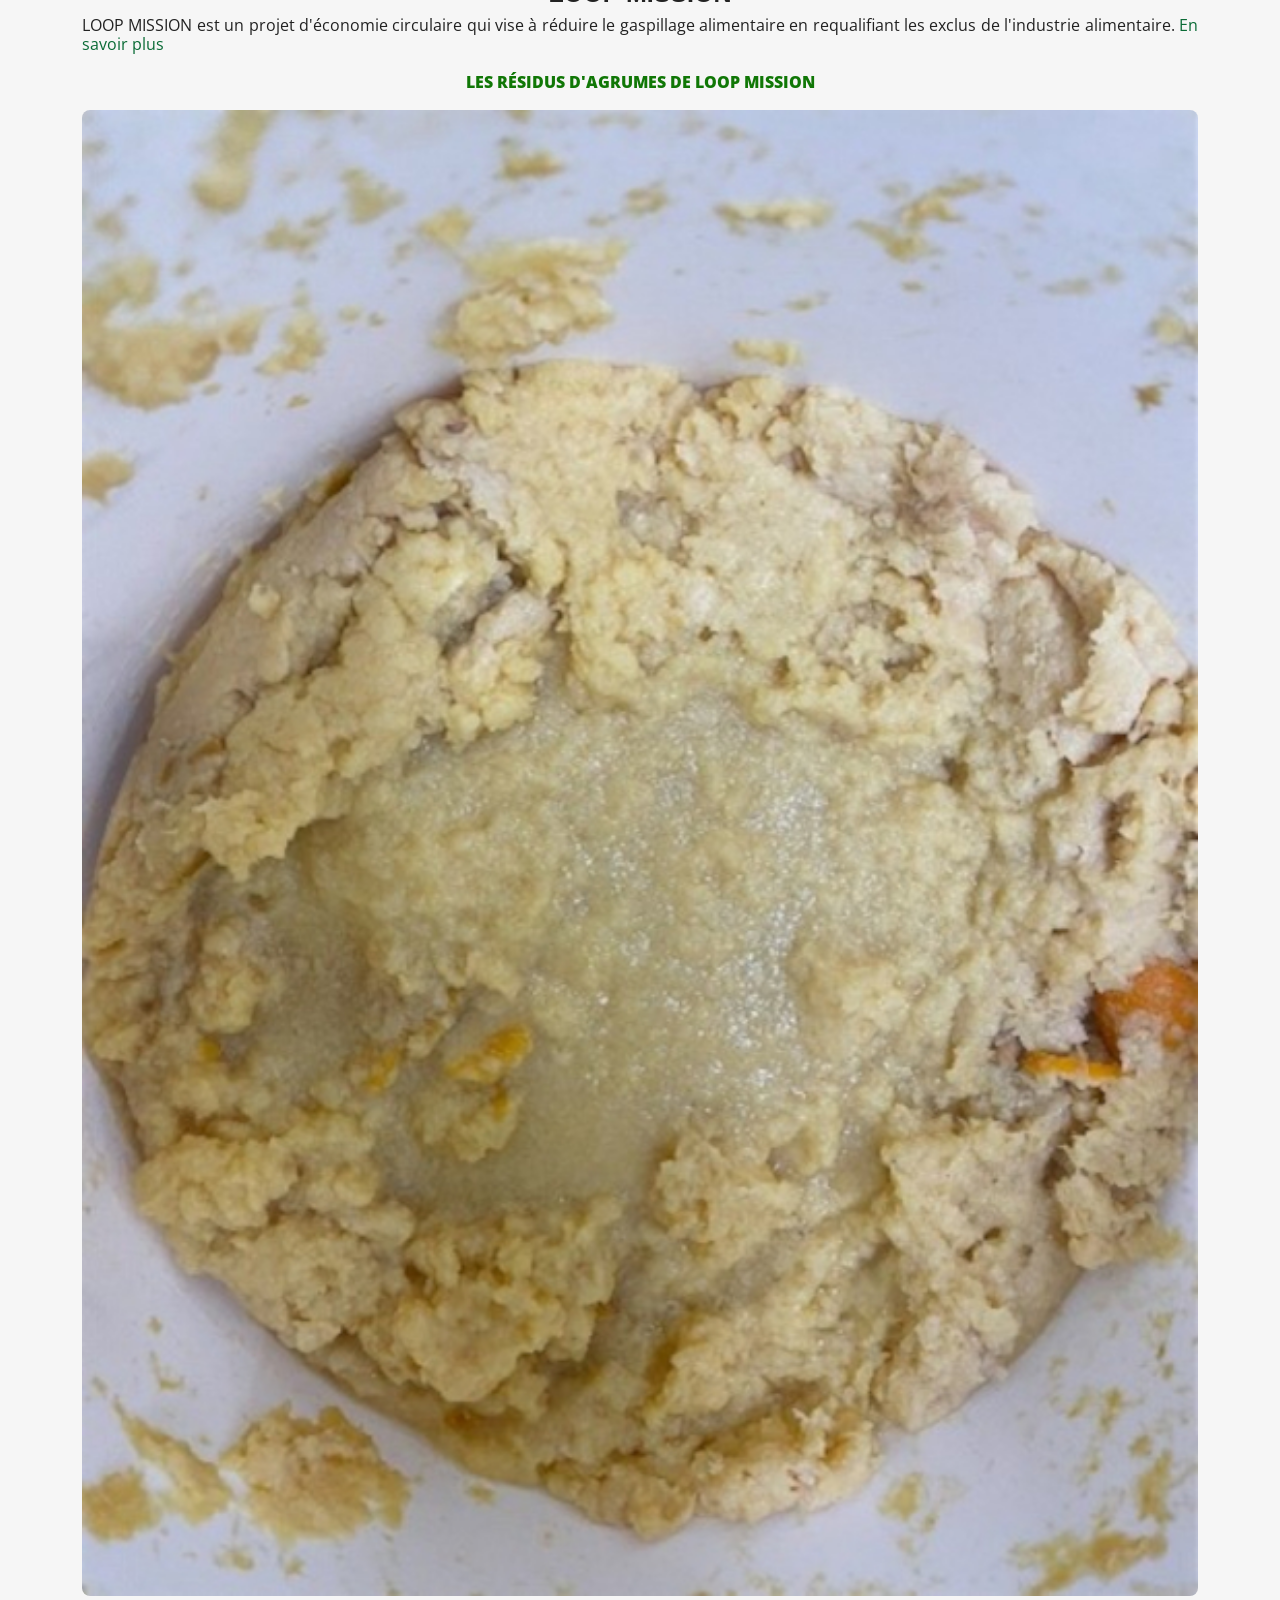
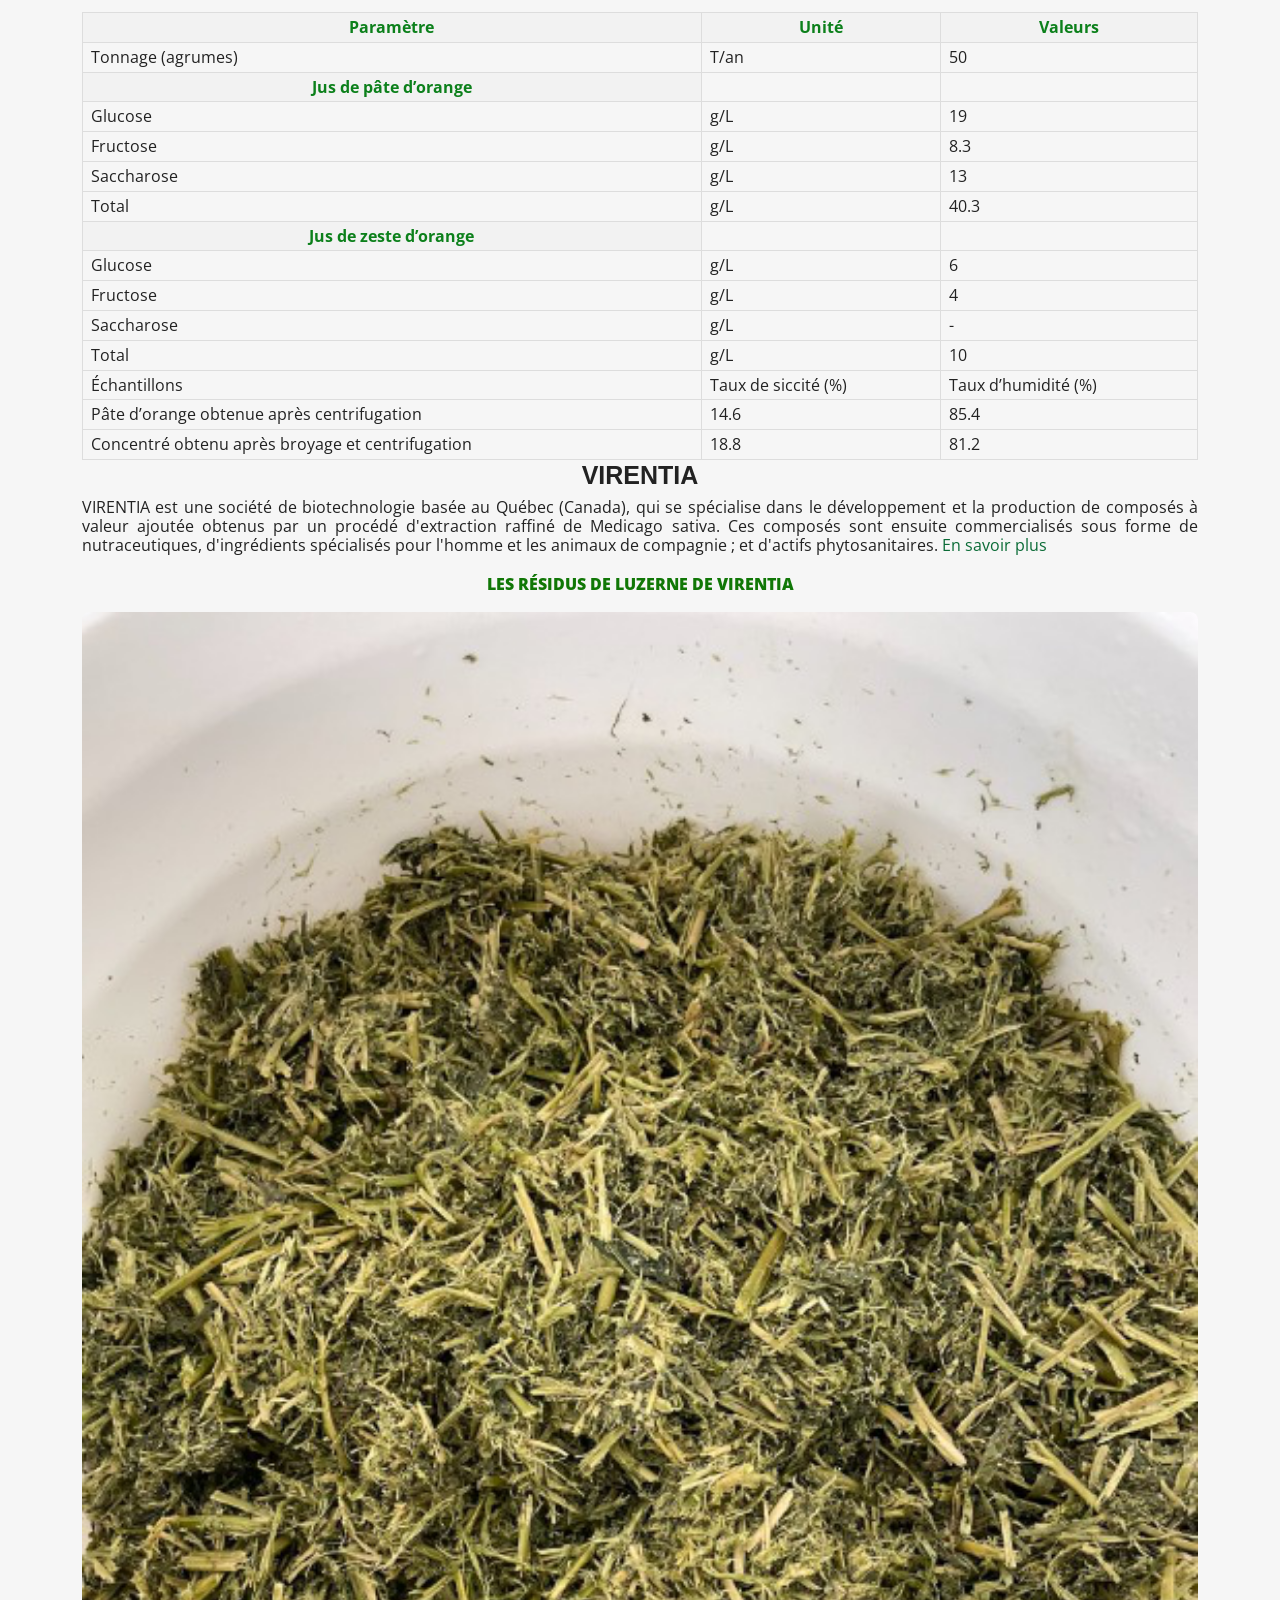
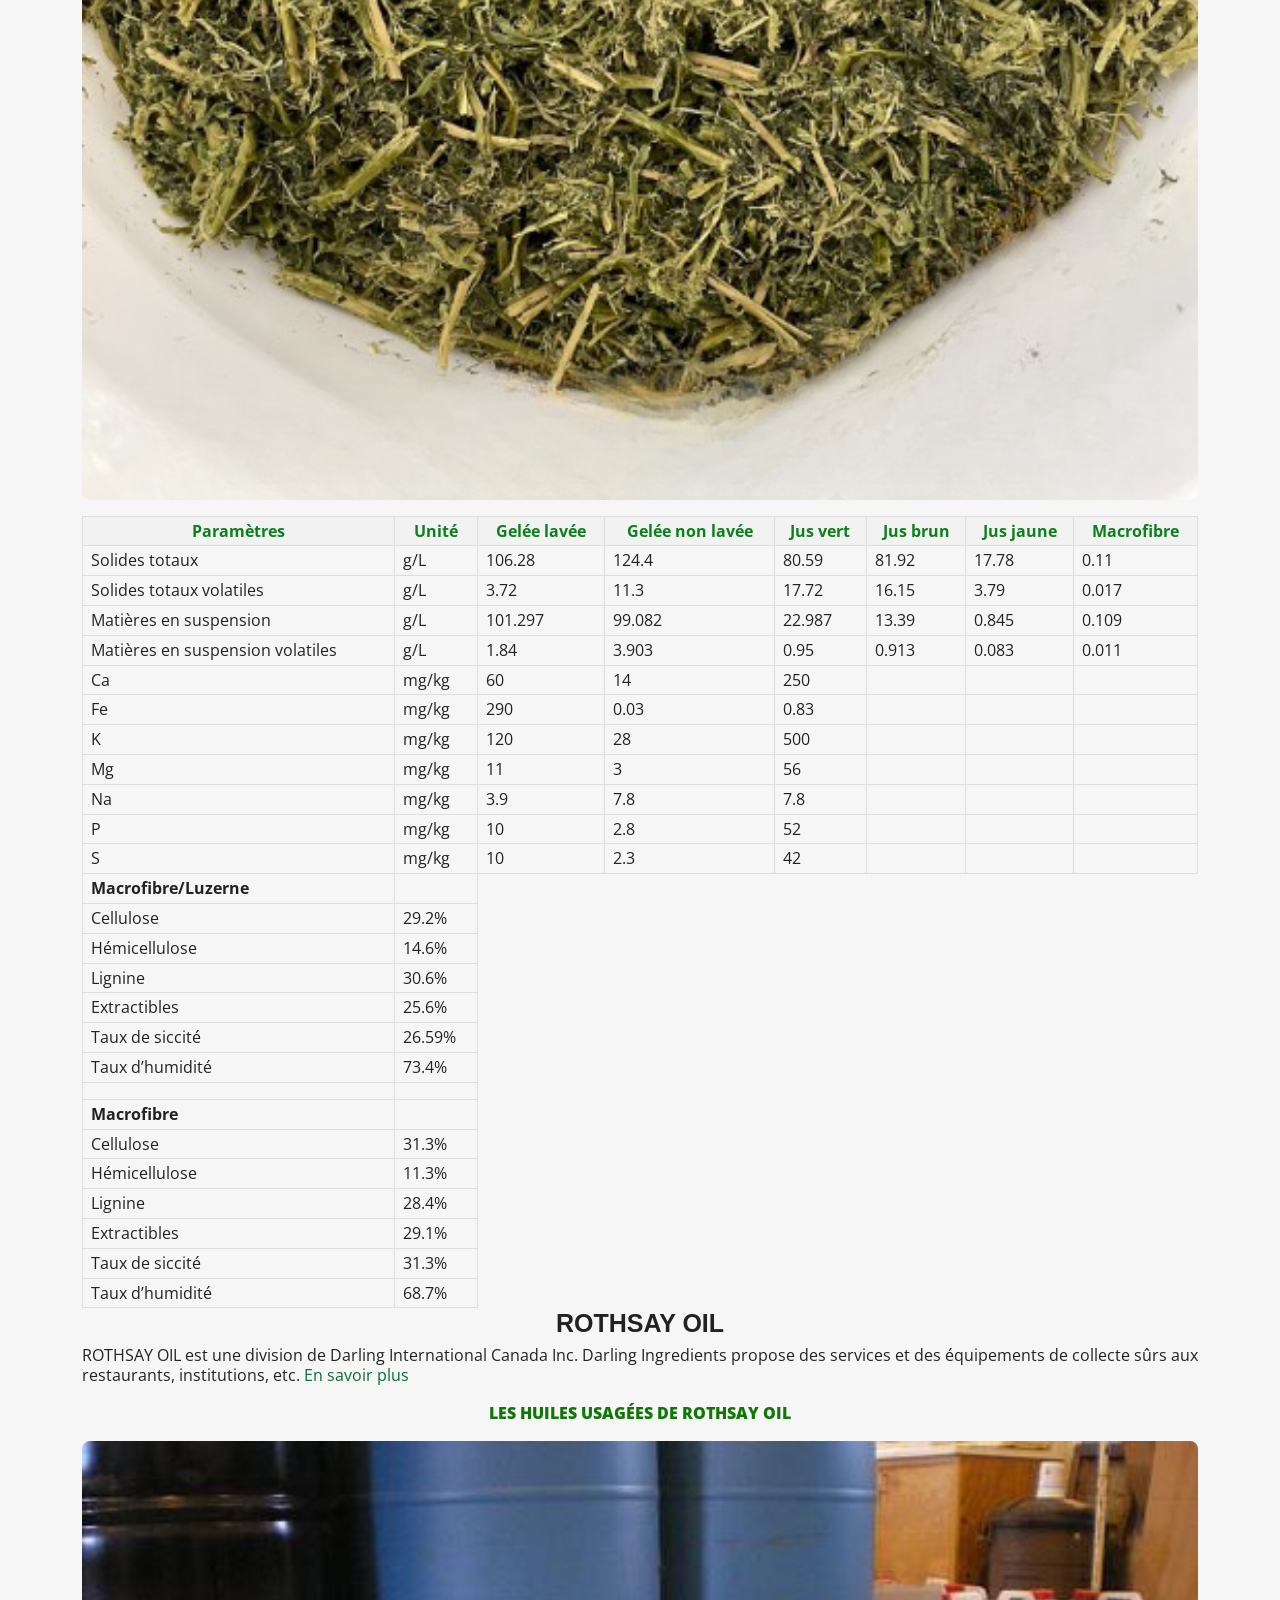
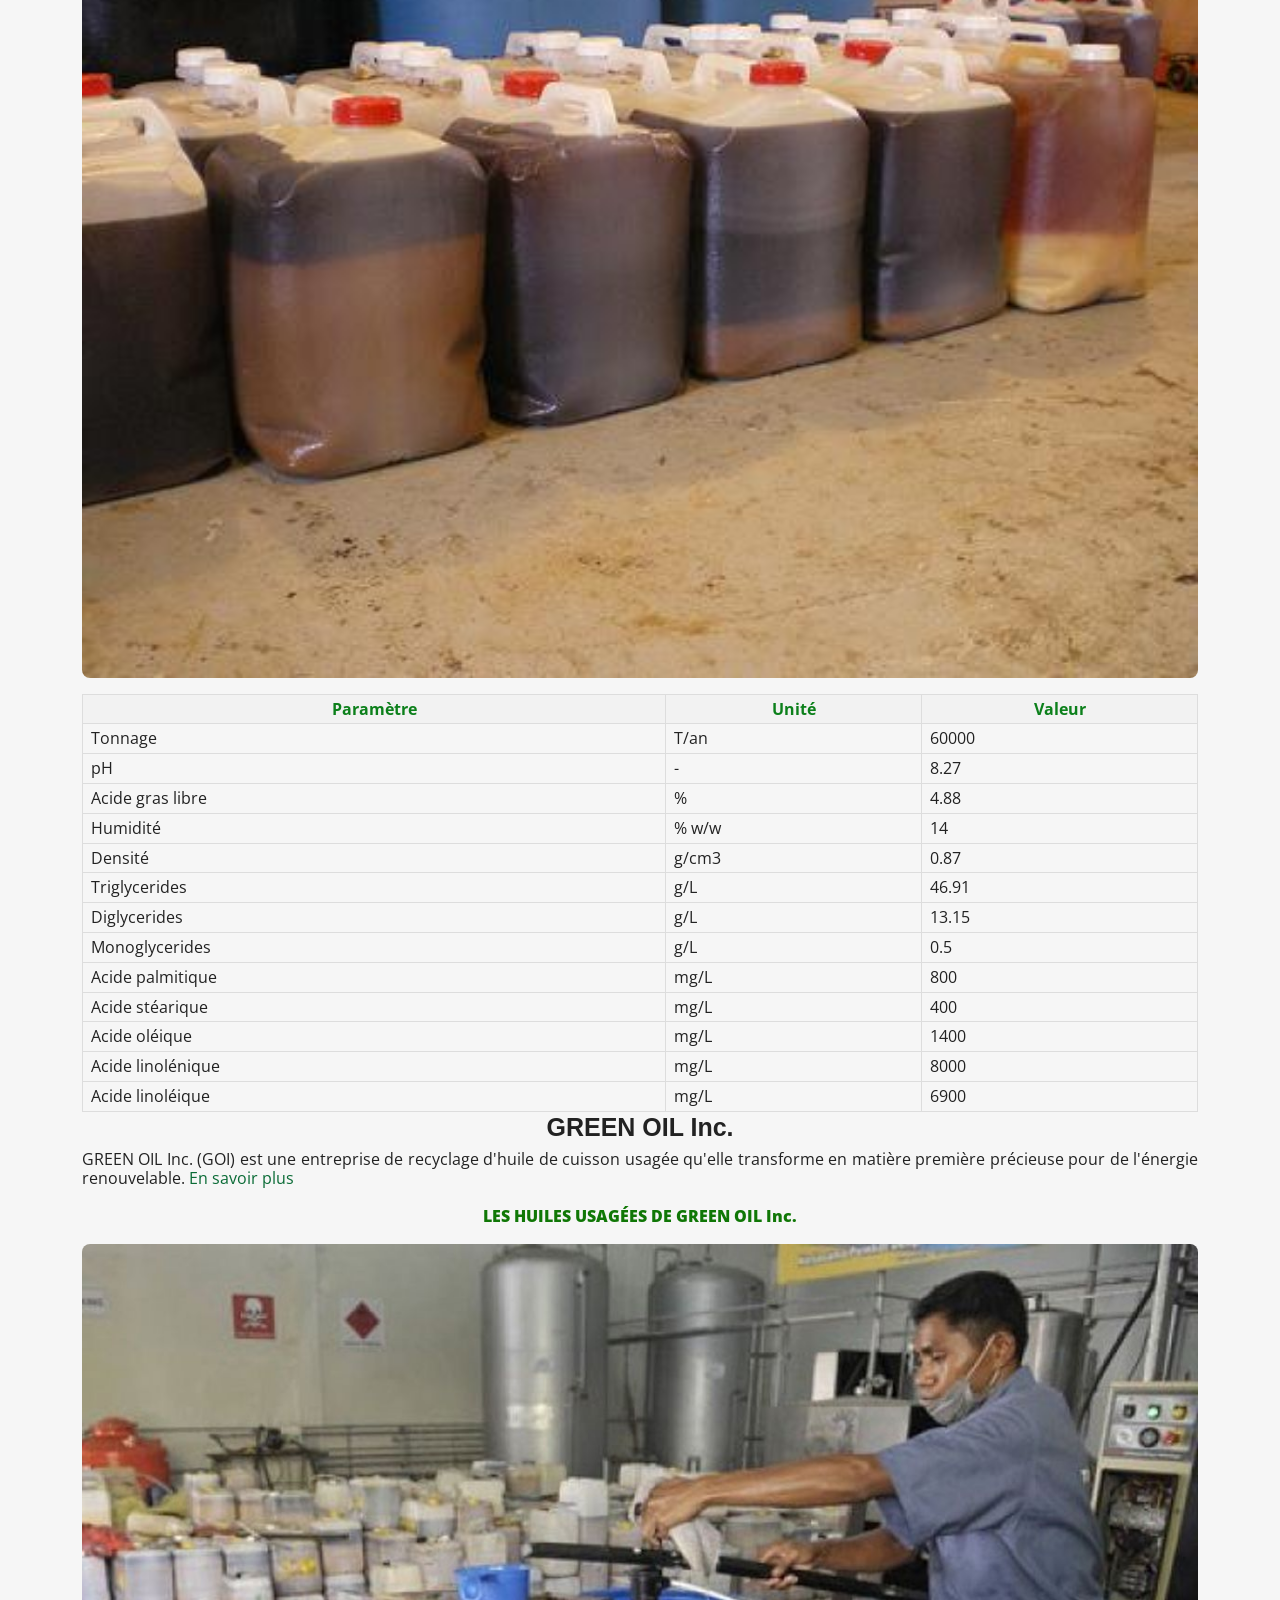
==== commit c7661fec: "Changement image Mathieu_Droin" ====
--- a/index.html
+++ b/index.html
@@ -3,7 +3,7 @@
 <head>
   <meta charset="utf-8">
   <meta content="width=device-width, initial-scale=1.0" name="viewport"> 
-  <title>camref-quebec</title>
+  <title>camaref-quebec</title>
   <meta content="" name="description">
   <meta content="" name="keywords">
   <!-- Inlcusion du CSS de bootstrap -->
@@ -64,7 +64,7 @@
   <section id="topbar" class="topbar d-flex align-items-center">
     <div class="container d-flex justify-content-center justify-content-md-between">
       <div class="contact-info d-flex align-items-center">
-        <i class="bi bi-envelope d-flex align-items-center"><a href="mailto:contact@example.com">camref-quebec@inrs.ca</a></i>
+        <i class="bi bi-envelope d-flex align-items-center"><a href="mailto:contact@example.com">camaref-quebec@inrs.ca</a></i>
         <i class="bi bi-phone d-flex align-items-center ms-4"><span>+1 (418) 654 2610 </span></i>
       </div>
       <div class="social-links d-none d-md-flex align-items-center">
@@ -80,7 +80,7 @@
       <a href="index.html" class="logo d-flex align-items-center">
         <!-- Uncomment the line below if you also wish to use an image logo -->
         <!-- <img src="assets/img/logo.png" alt=""> -->
-        <h1>CAMREF<span>.</span></h1>
+        <h1>CMFQ<span>.</span></h1>
       </a>
       <nav id="navbar" class="navbar">
         <ul>
@@ -106,7 +106,7 @@
         <div class="col-lg-12 order-1 order-lg-6 d-flex flex-row justify-content text-center text-lg-start">
           <div class="col-lg-12 order-1 order-lg-6 d-flex flex-row justify-content text-center text-lg-start">
             <div>
-            <h2>Cartographie des matières résiduelles fermentescibles des industries des secteurs de l'agroalimentaire au Québec </h2>
+            <h2>Cartographie des matières fermentescibles au Québec</h2>
             <p> </p>
             <div id="boutton-accedez" class="d-flex justify-content-center justify-content-lg-start" style="margin-top:50;">
                 <a href="#carte-interactive" class="btn-get-started">Carte interactive</a>
@@ -2176,7 +2176,7 @@
             <div class="member">
               <img src="images\crop4_IMG-4987-removebg-preview.jpg" class="img-fluid" alt="">
               <h4>Dr. Adama Ndao</h4>
-              <span>Associé de recherche</span>
+              <span>Collaborateur</span>
               <div class="social">
                 <a href=""><i class="bi bi-twitter"></i></a>
                 <a href=""><i class="bi bi-facebook"></i></a>
@@ -2187,9 +2187,9 @@
           </div><!-- End Team Member -->
           <div class="col-xl-3 col-md-6 d-flex" data-aos="fade-up" data-aos-delay="400">
             <div class="member">
-              <img src="images\Untitled2_design-removebg-preview.png" class="img-fluid" alt="">
-              <h4>Delon Konan</h4>
-              <span>Doctorant</span>
+              <img src="images\Mathieu_Droin.jpg" class="img-fluid" alt="">
+              <h4>Dr. Mathieu Drouin</h4>
+              <span>Collaborateur</span>
               <div class="social">
                 <a href=""><i class="bi bi-twitter"></i></a>
                 <a href=""><i class="bi bi-facebook"></i></a>
--- a/assets/css/main.css
+++ b/assets/css/main.css
@@ -1953,7 +1953,7 @@
 }
 
 .hero h2 {
-  font-size: 38px;
+  font-size: 50px;
   font-weight: 600;
   margin-top: 20px;
   margin-bottom: 20px;
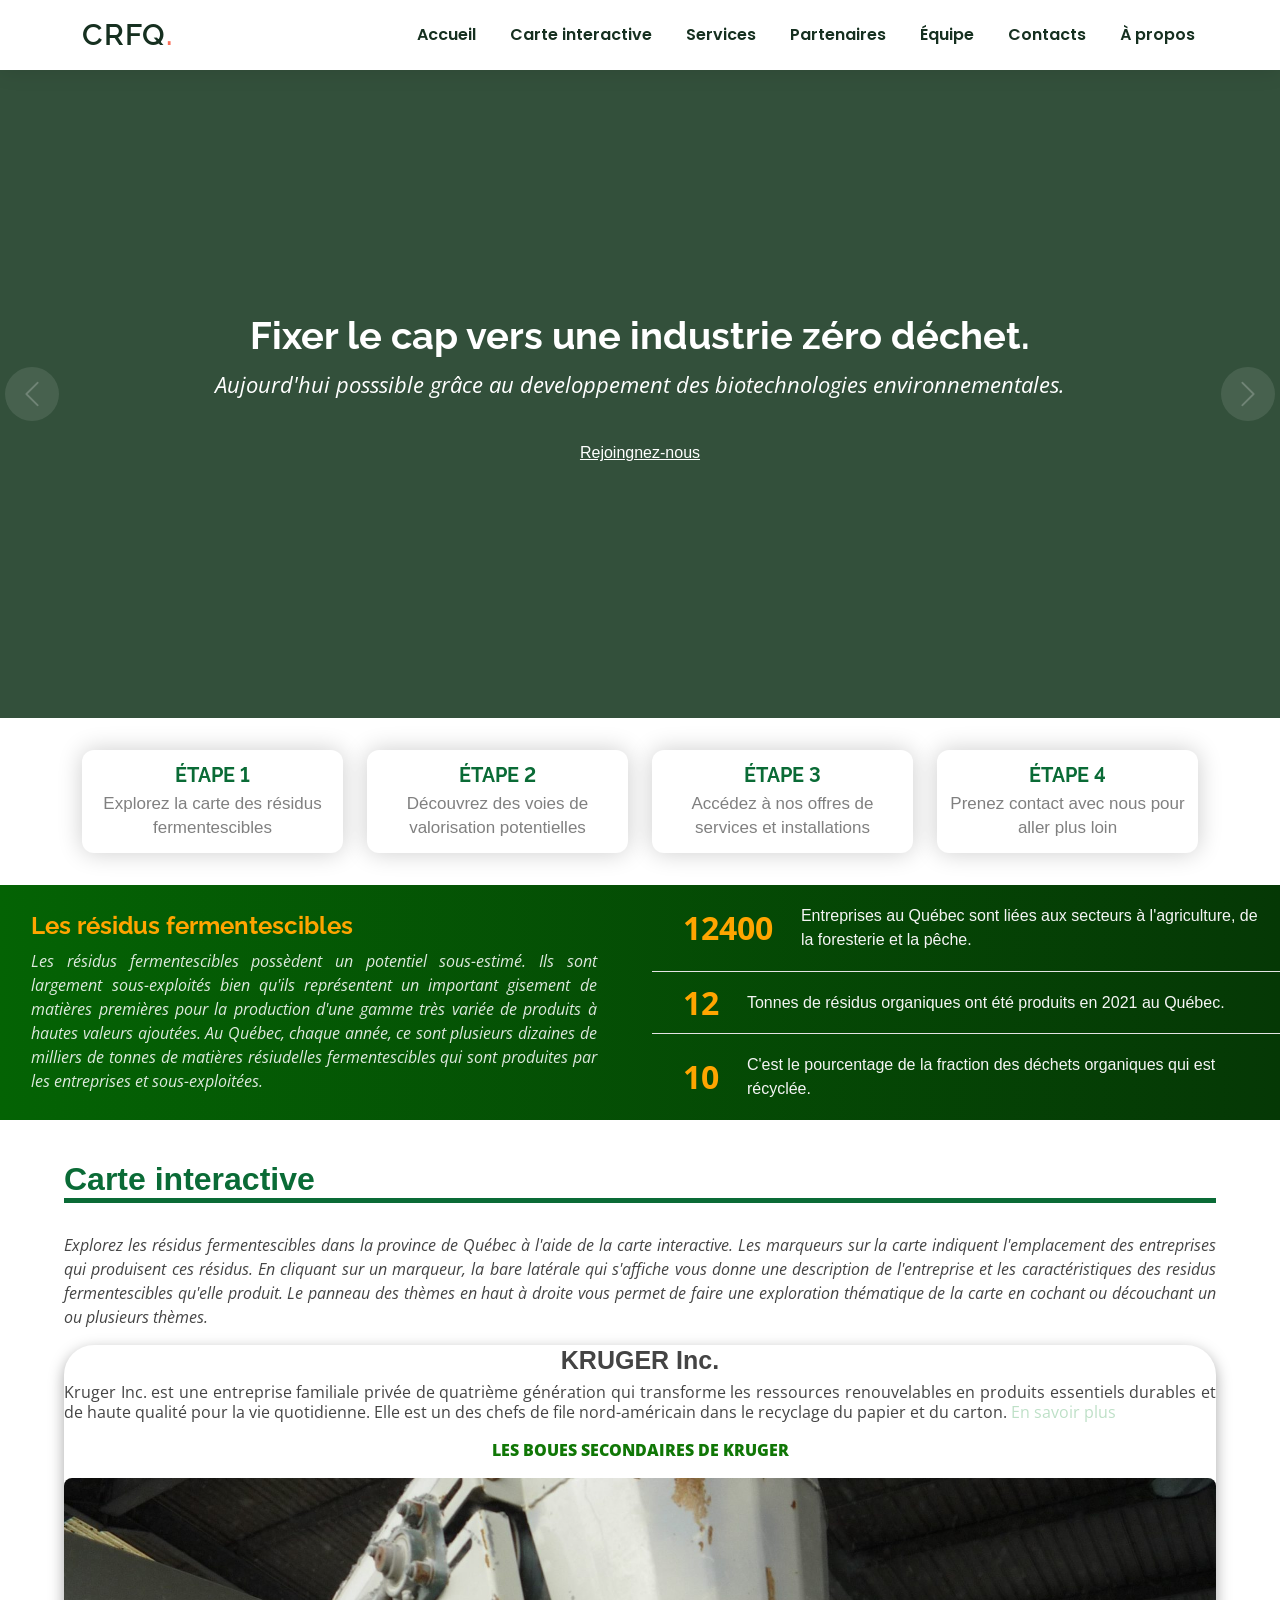
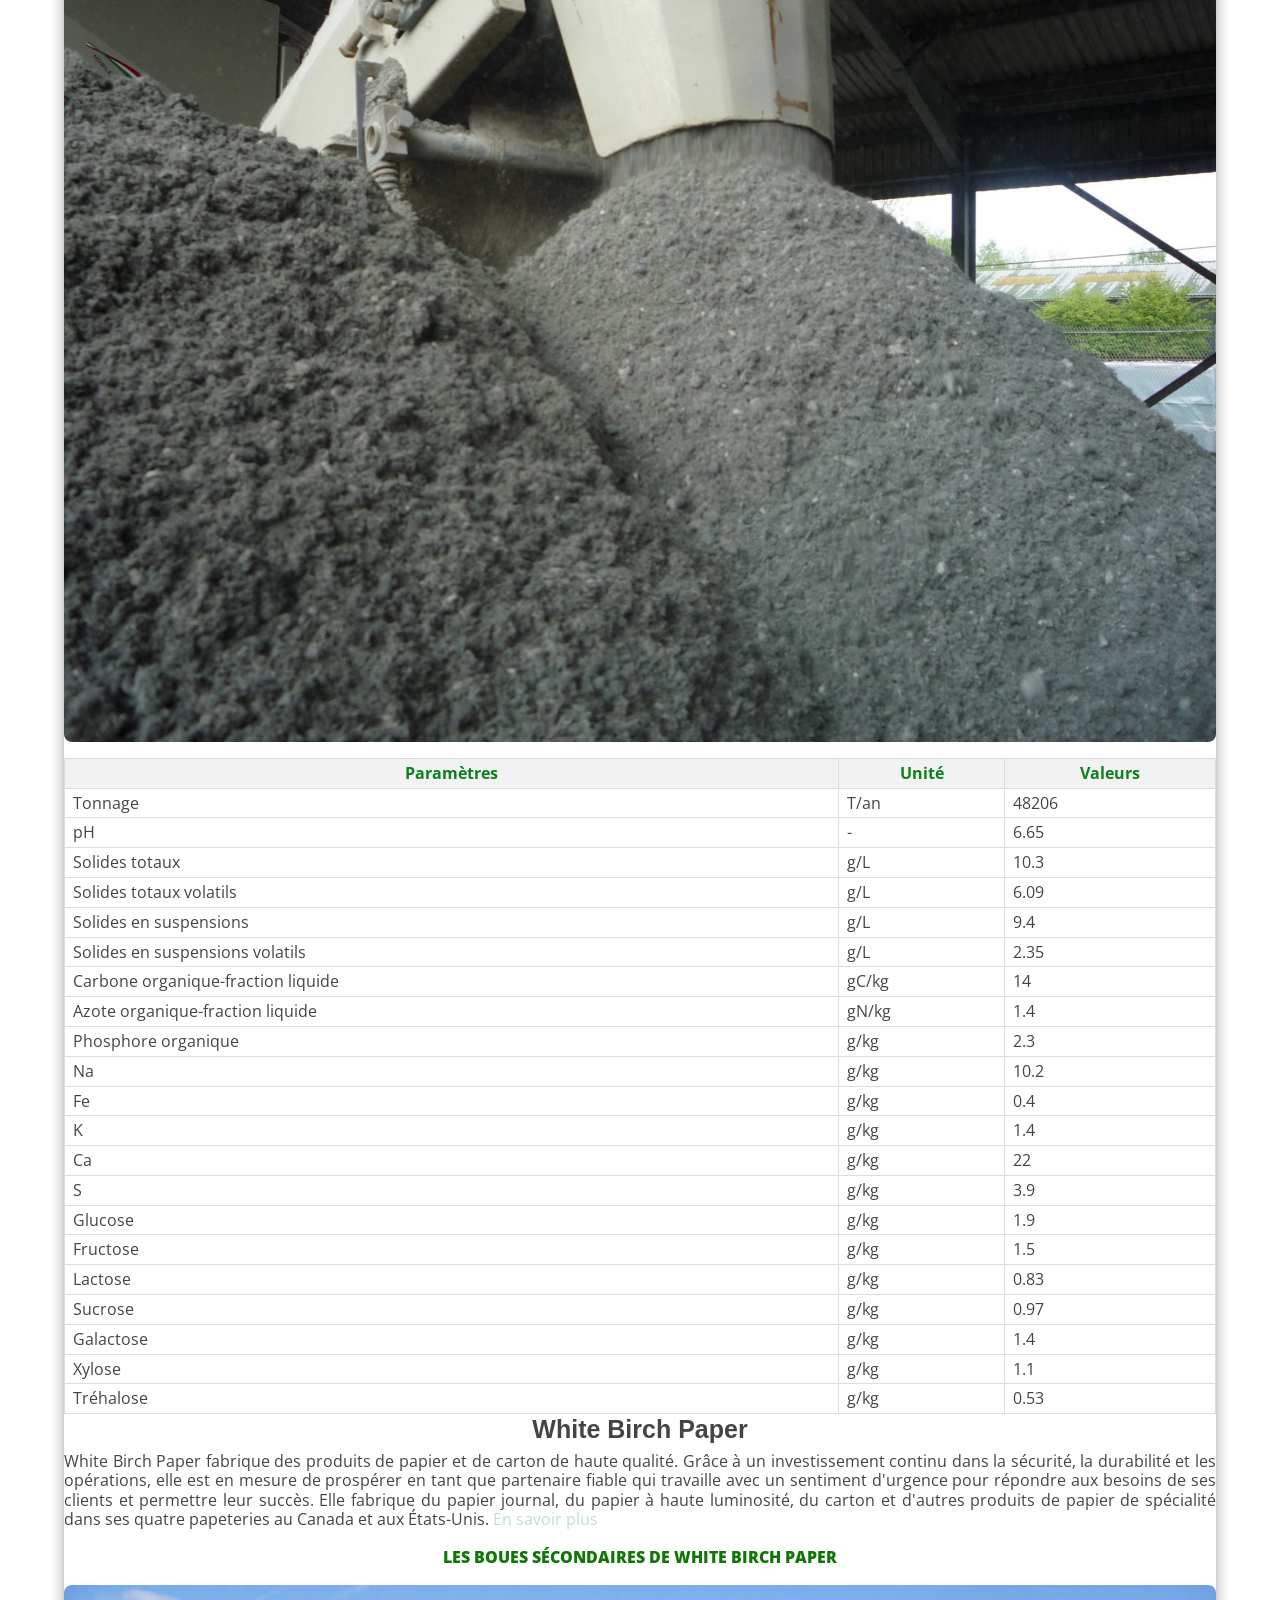
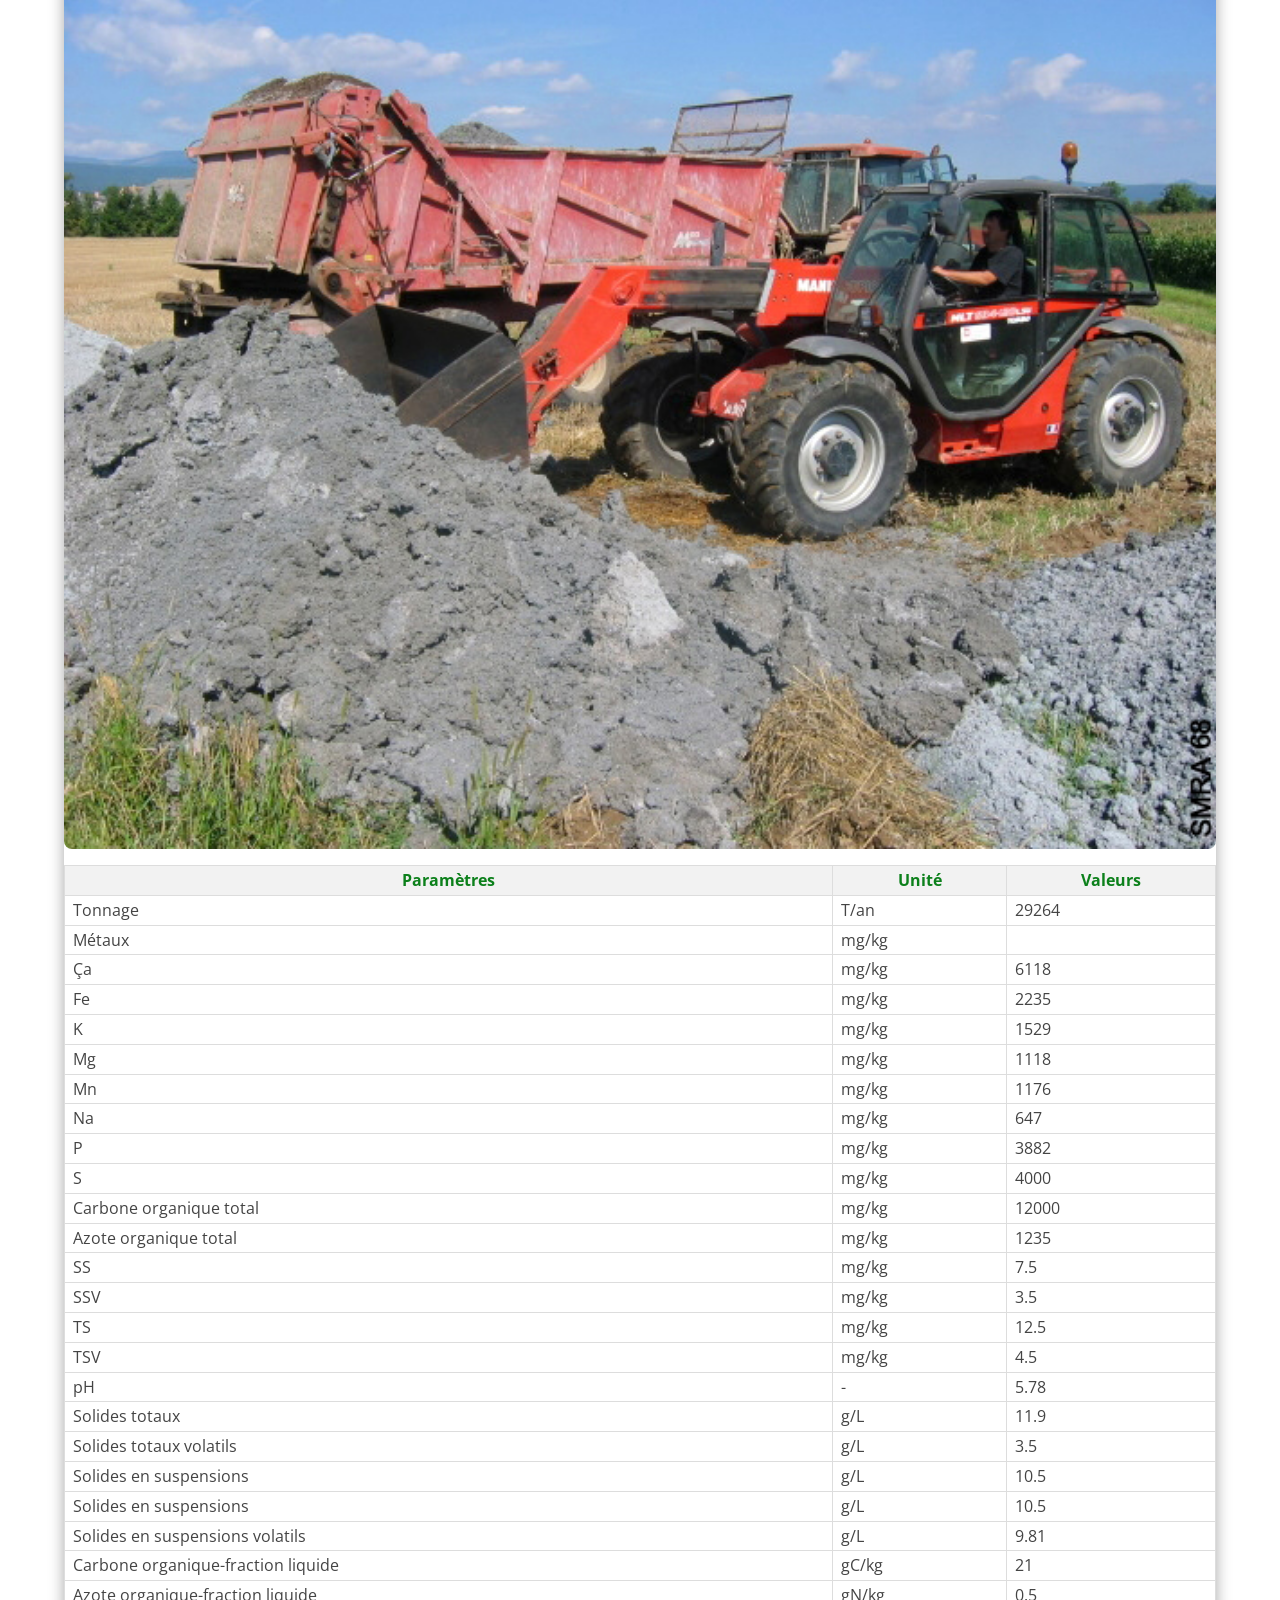
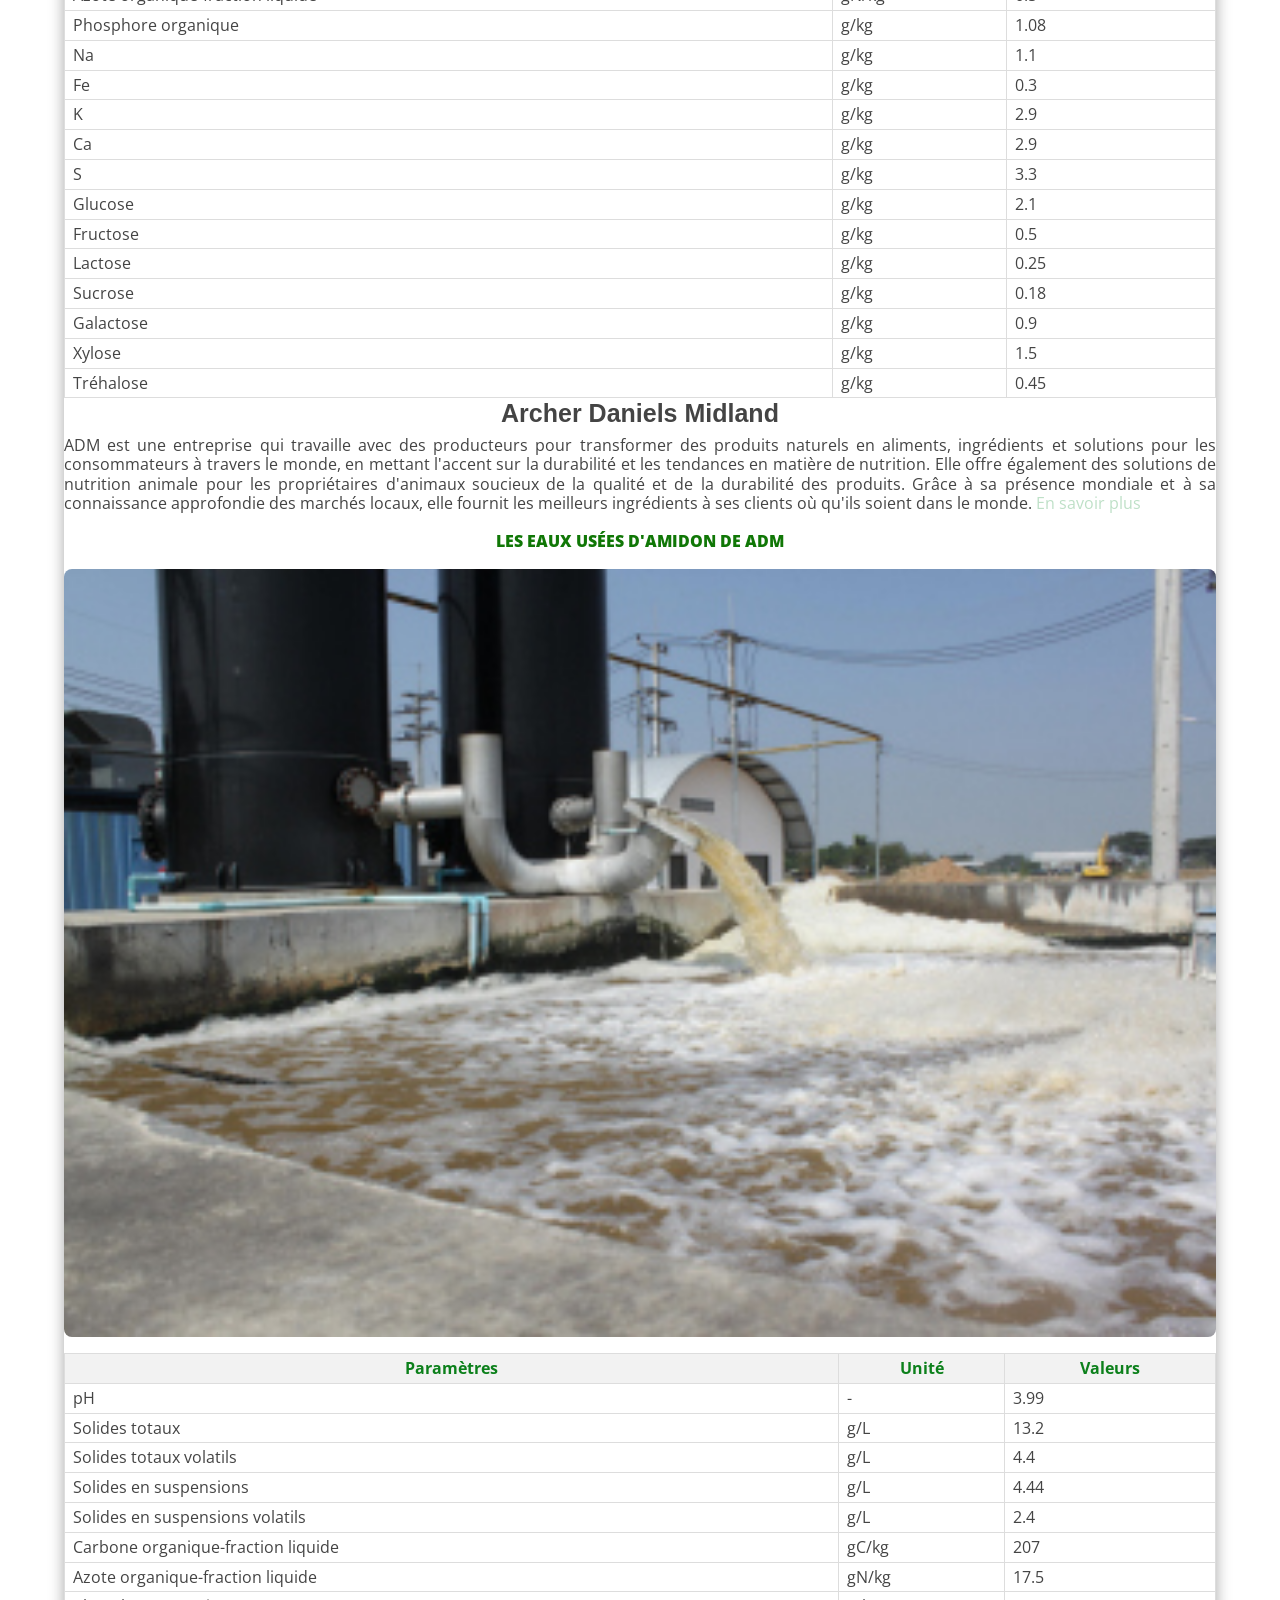
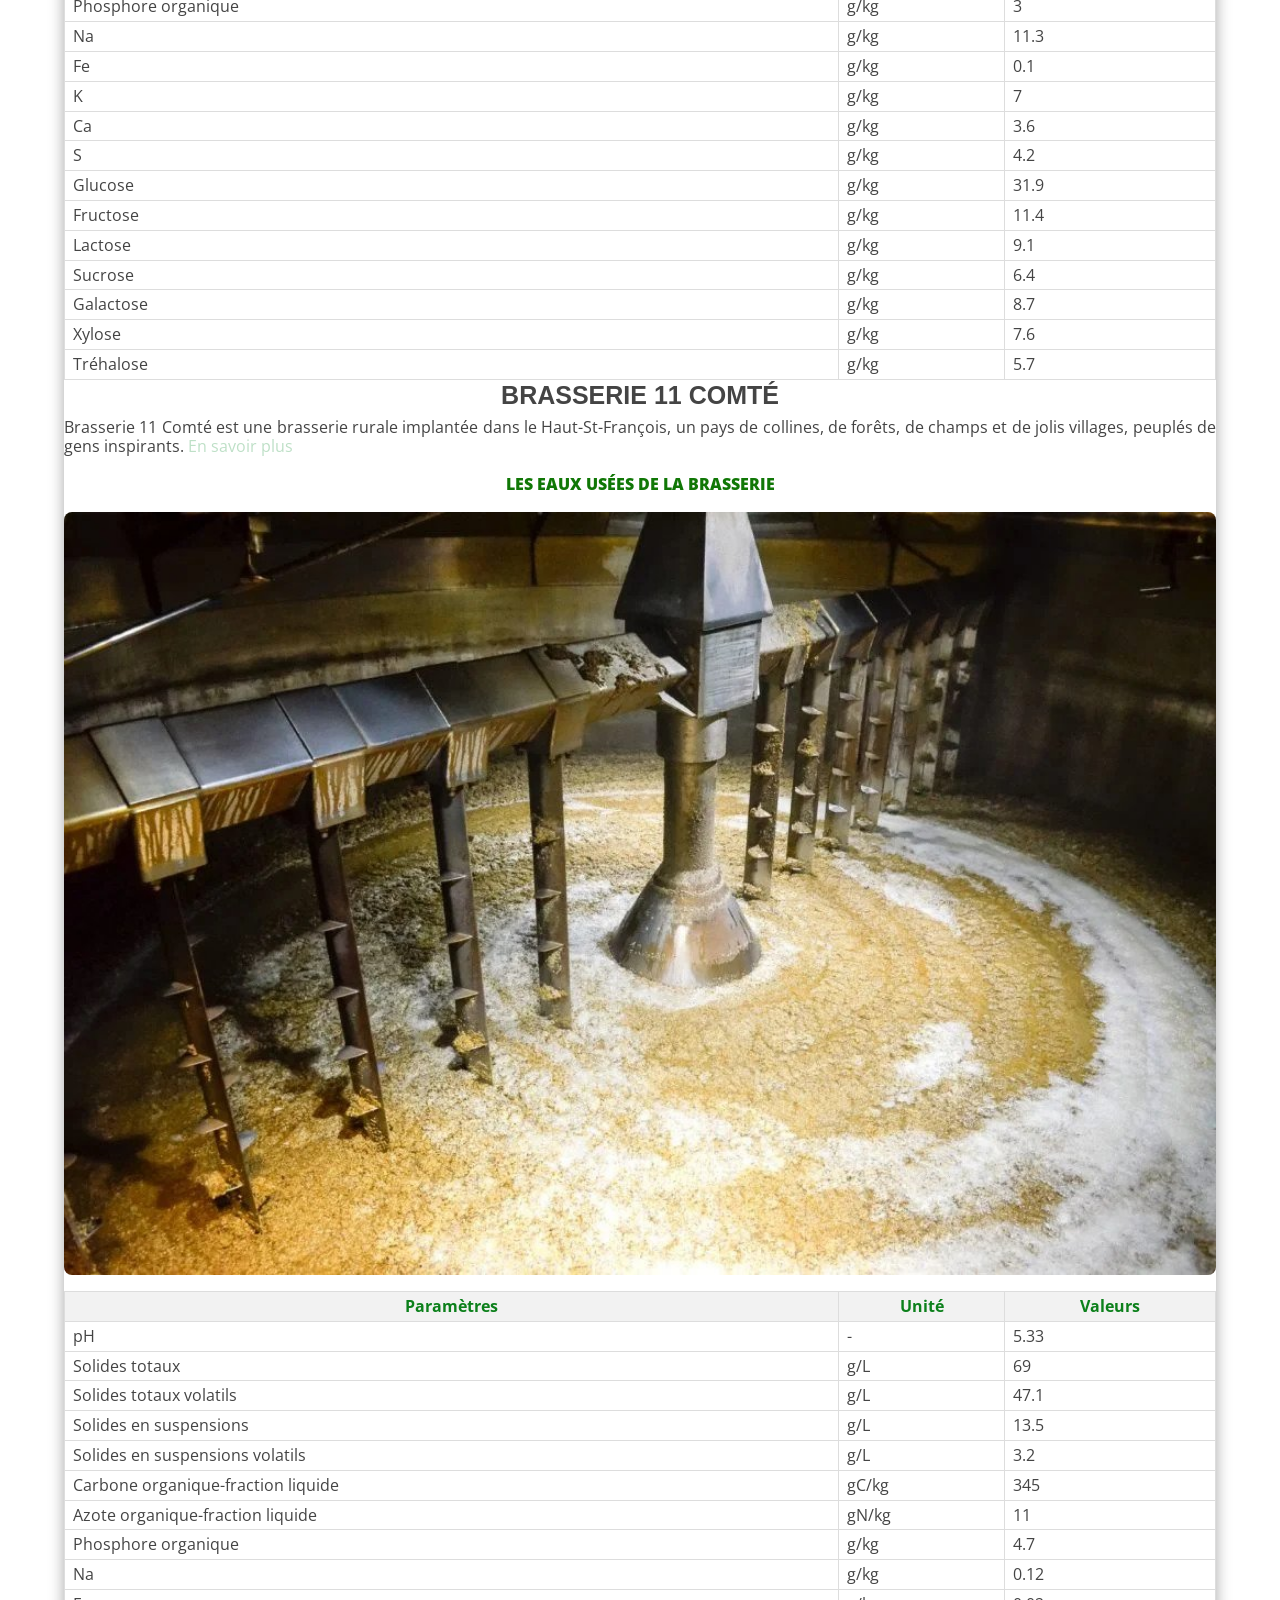
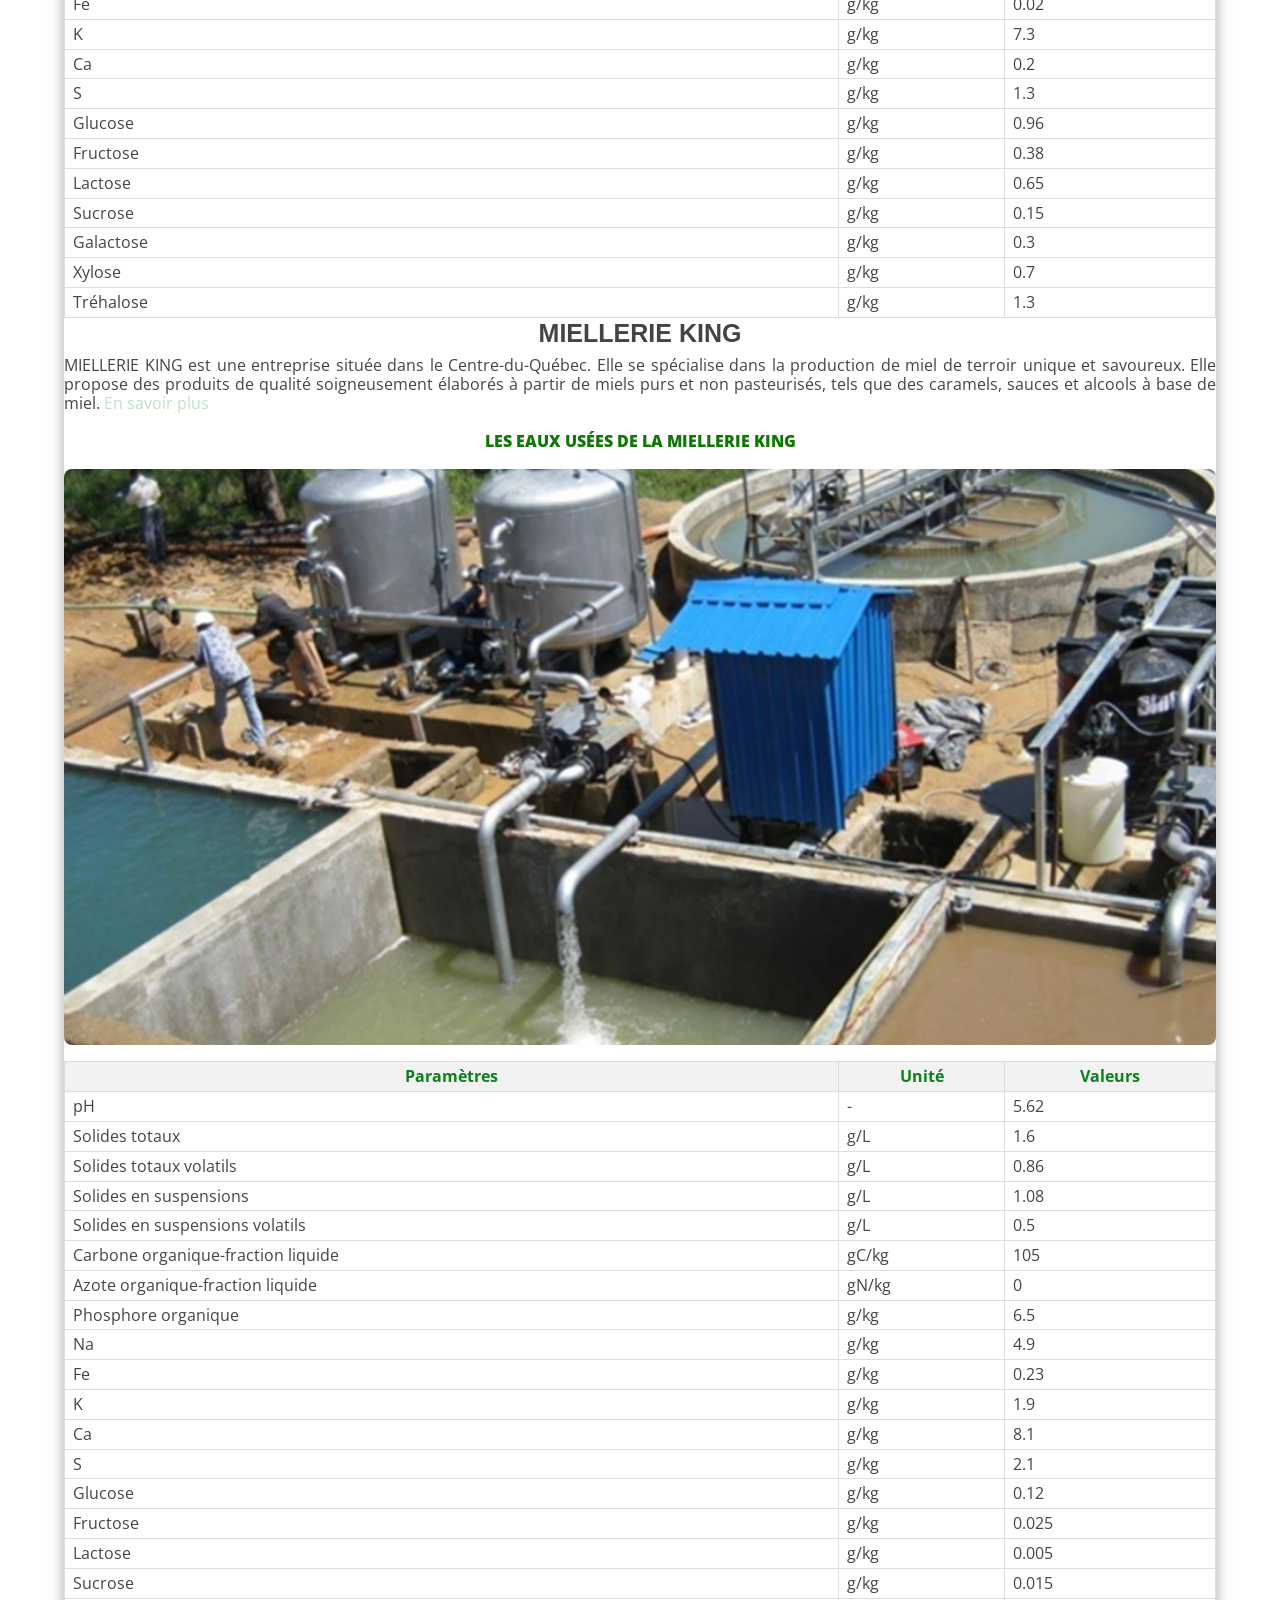
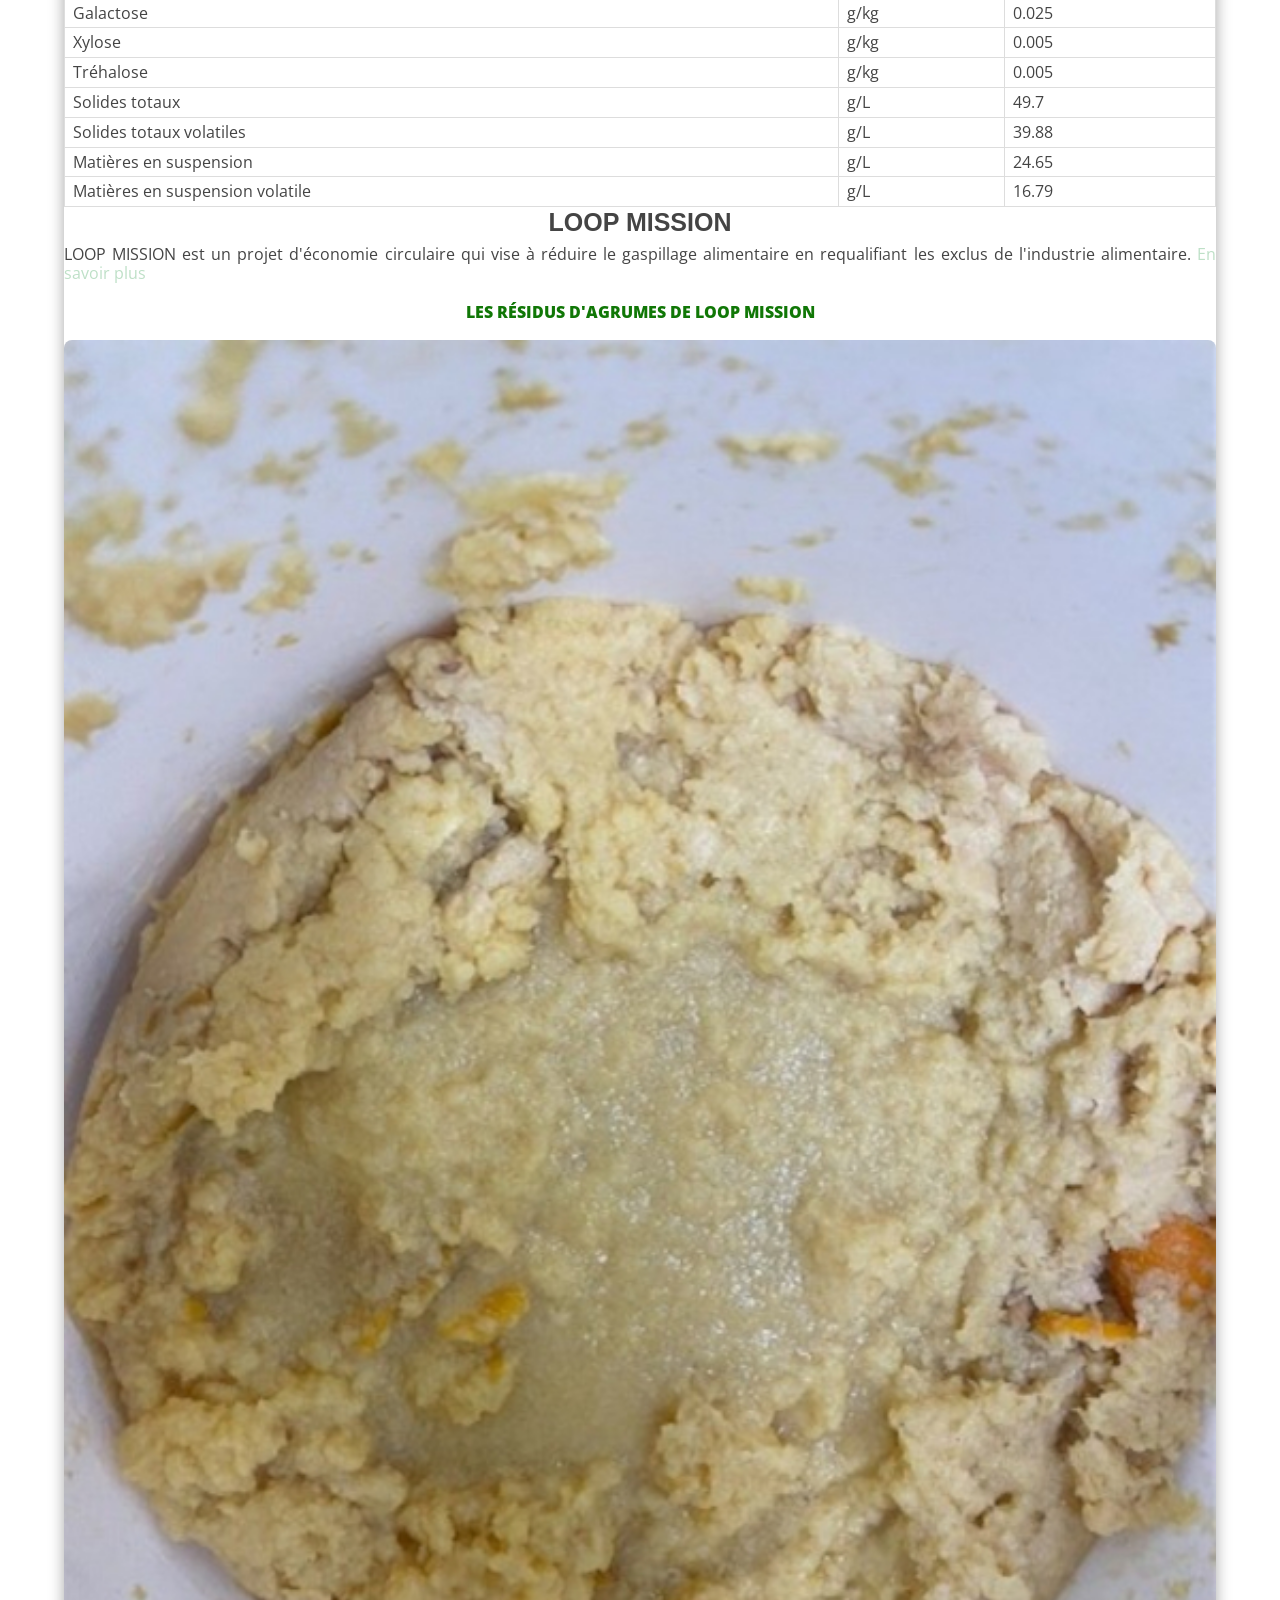
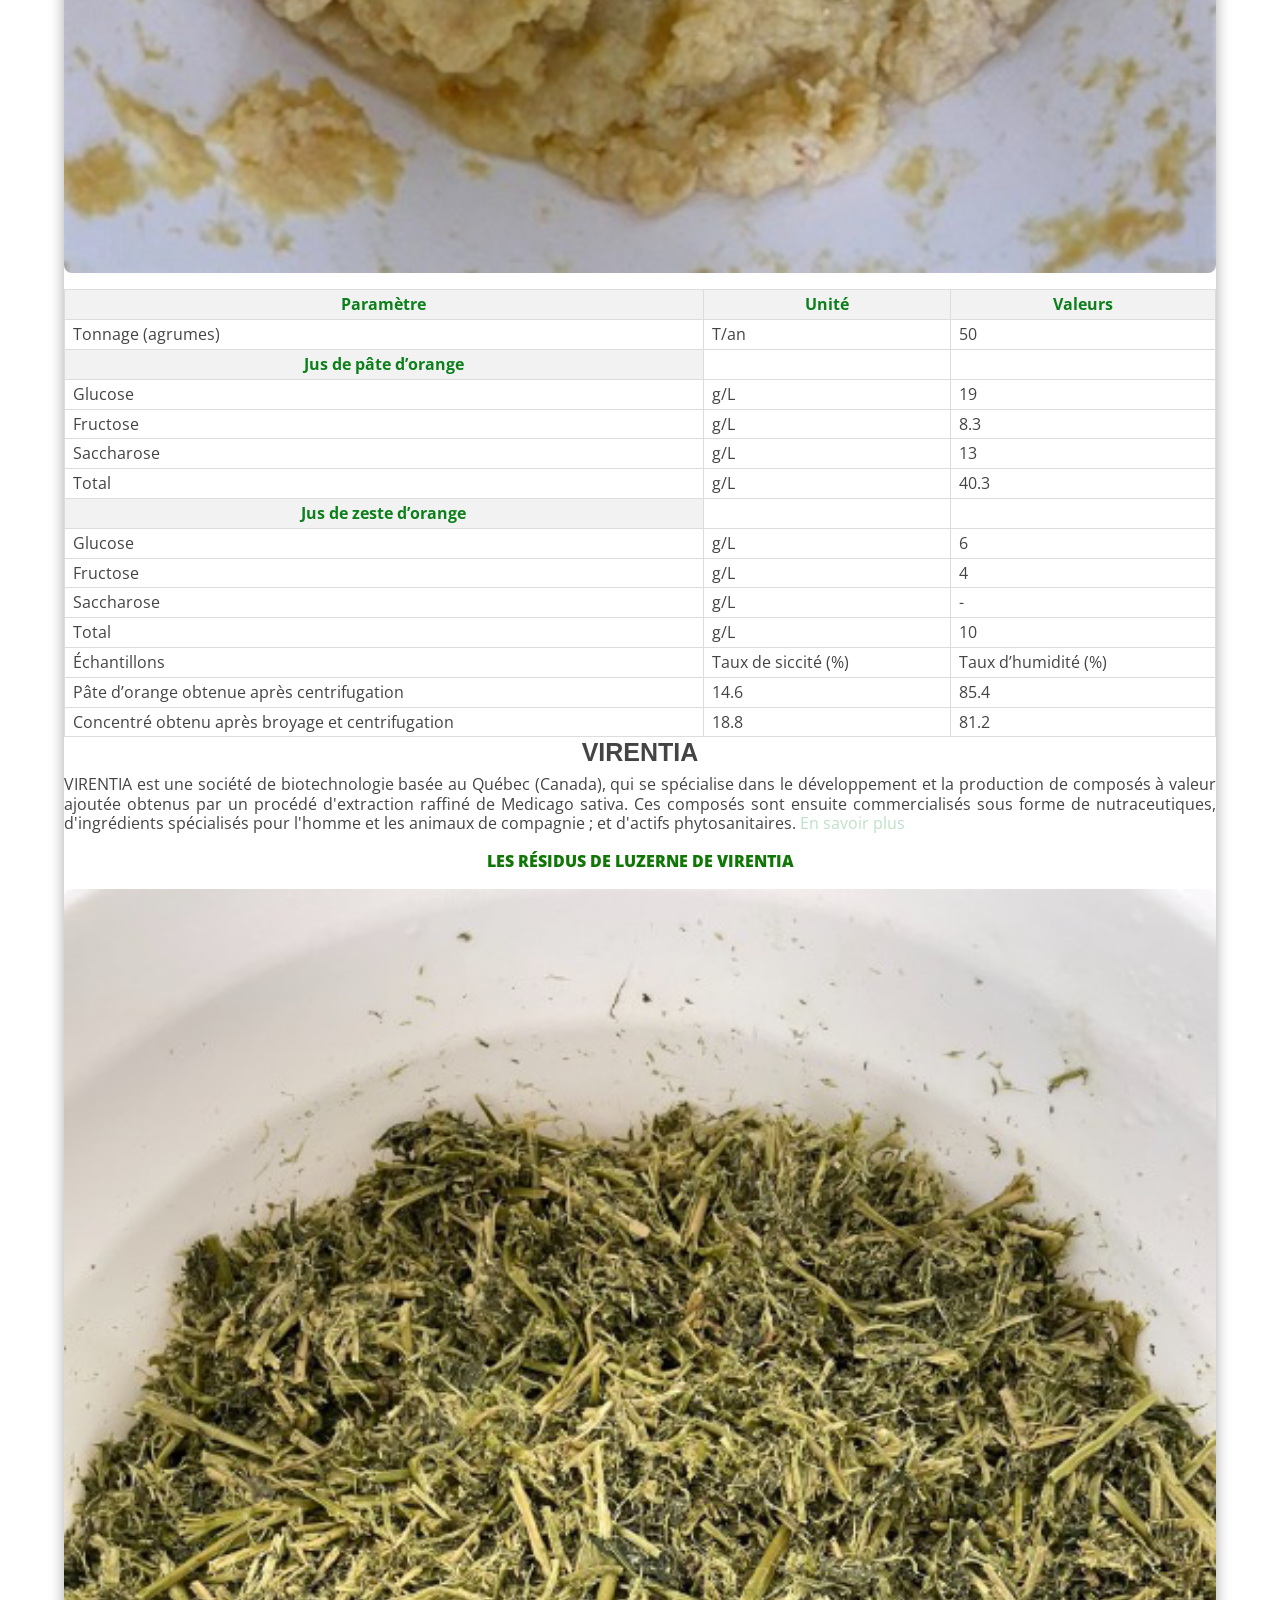
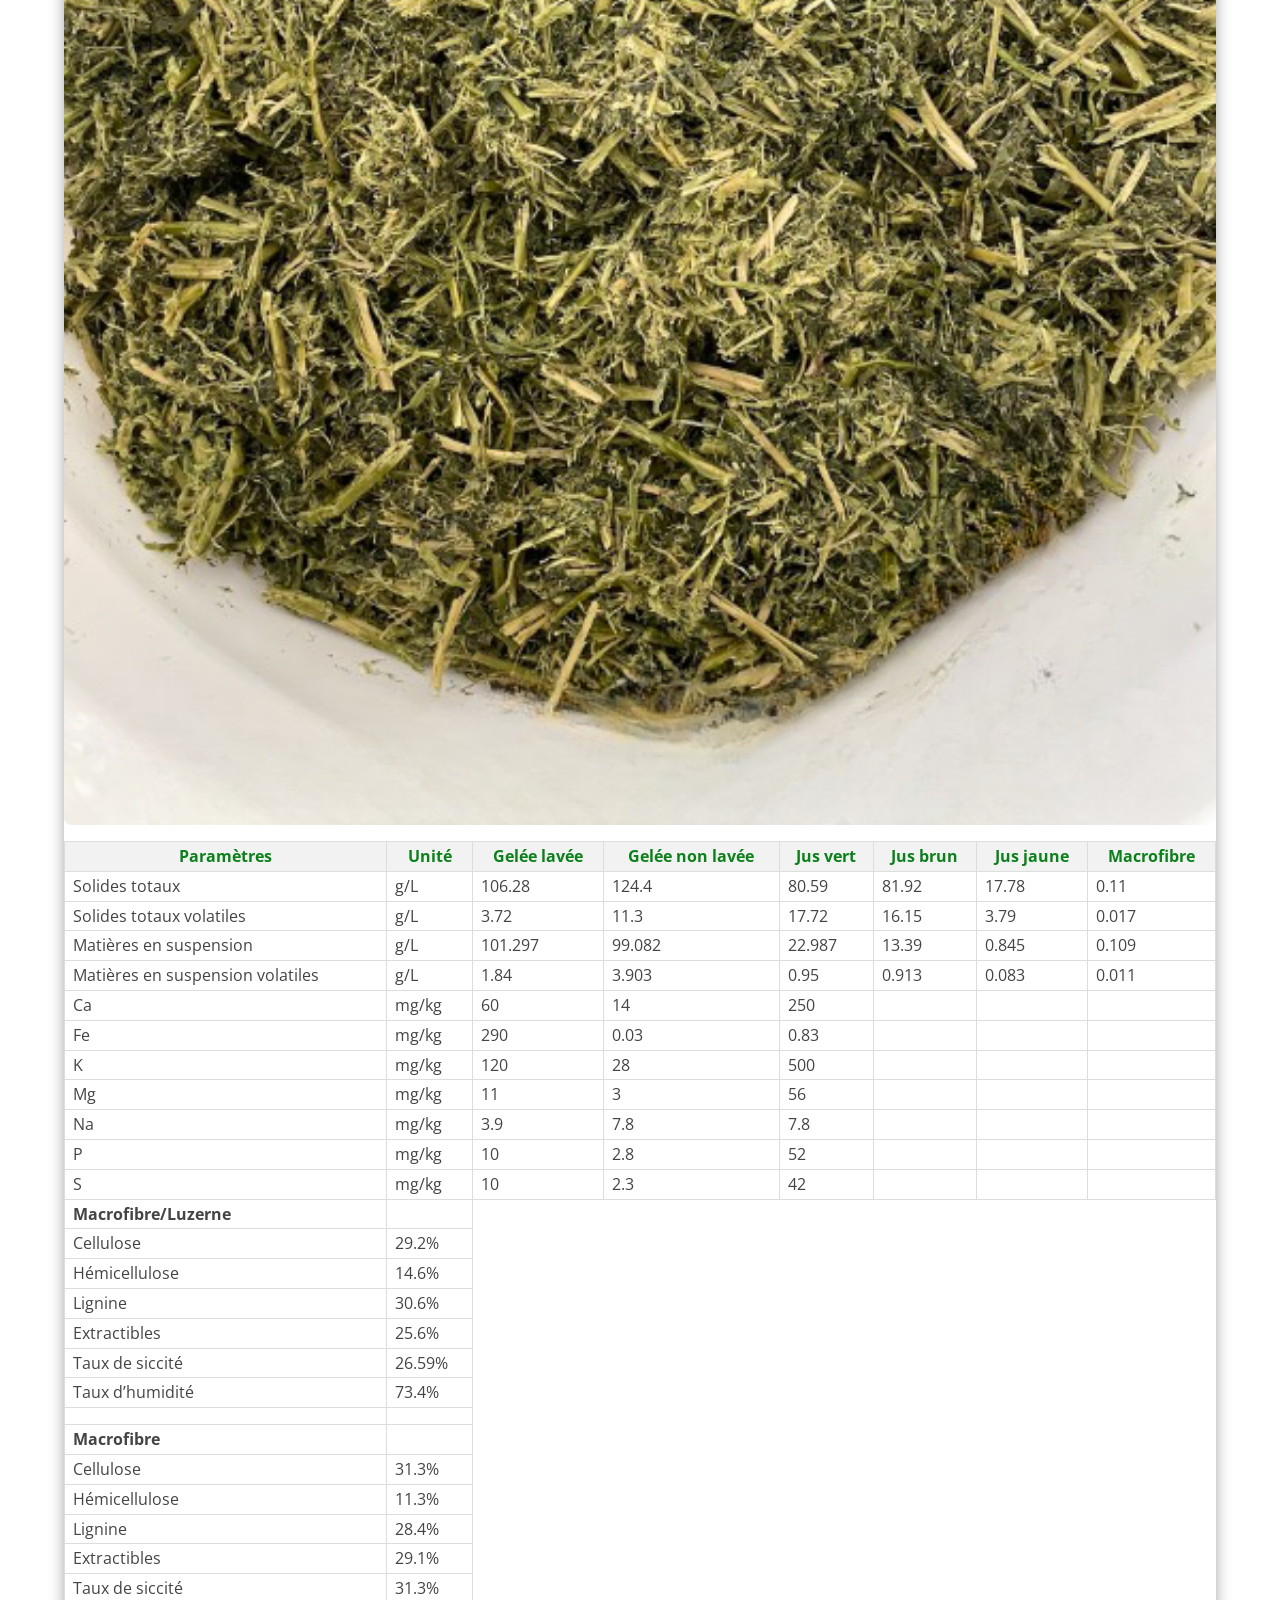
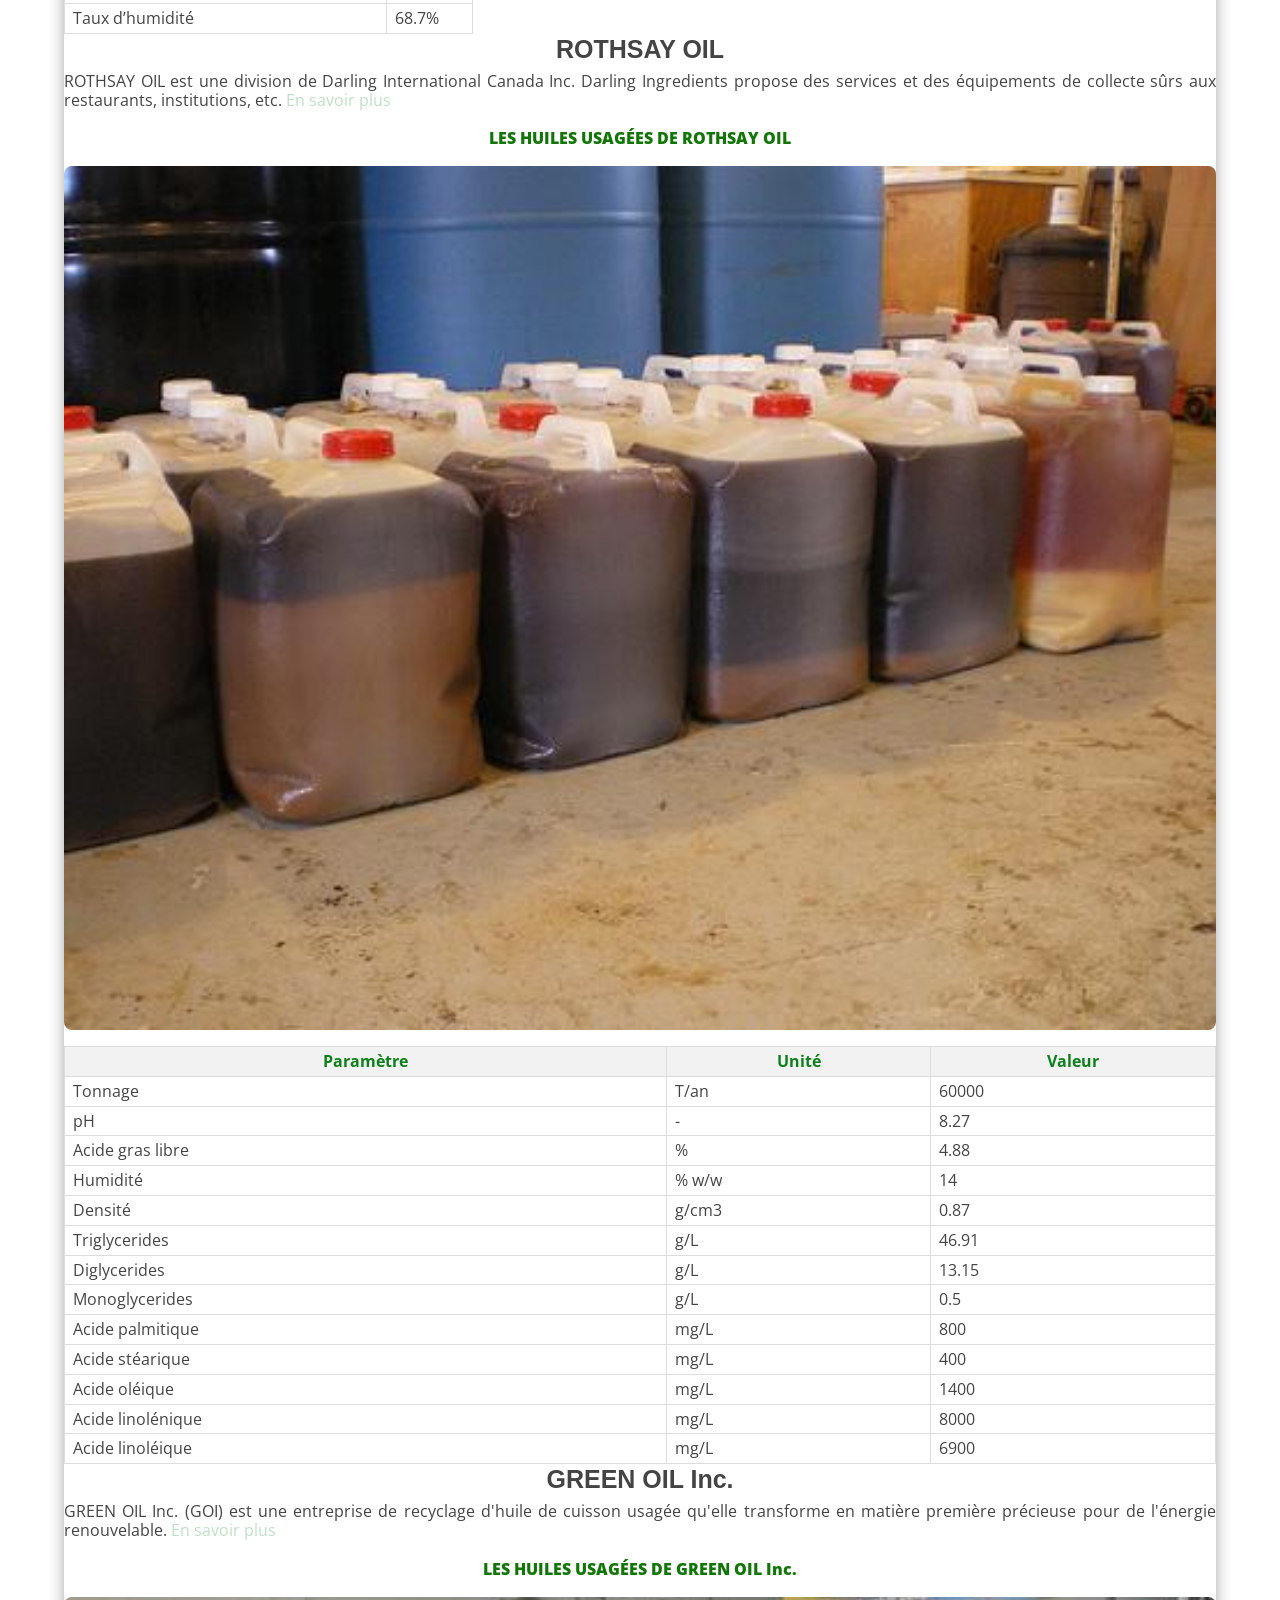
==== commit 18a9b15a: "Premier commit" ====
--- a/index.html
+++ b/index.html
@@ -3,7 +3,7 @@
 <head>
   <meta charset="utf-8">
   <meta content="width=device-width, initial-scale=1.0" name="viewport"> 
-  <title>camaref-quebec</title>
+  <title>crfq</title>
   <meta content="" name="description">
   <meta content="" name="keywords">
   <!-- Inlcusion du CSS de bootstrap -->
@@ -15,33 +15,76 @@
   <script src="https://cdn.jsdelivr.net/npm/bootstrap@5.3.0-alpha1/dist/js/bootstrap.bundle.min.js" integrity="sha384-w76AqPfDkMBDXo30jS1Sgez6pr3x5MlQ1ZAGC+nuZB+EYdgRZgiwxhTBTkF7CXvN" crossorigin="anonymous"></script>
    <!-- inclusion du JavaScript de papaparse -->
   <script src="https://cdn.jsdelivr.net/npm/papaparse@5.3.0/papaparse.min.js"></script>
-  <!-- Favicons -->
-  <link href="" rel="icon">
-  <link href="assets/img/apple-touch-icon.png" rel="apple-touch-icon"> 
+
+
+
+
+  <!-- Google Fonts Importé -->
+  <link href="https://fonts.googleapis.com/css?family=Open+Sans:300,300i,400,400i,600,600i,700,700i|Raleway:300,300i,400,400i,500,500i,600,600i,700,700i|Poppins:300,300i,400,400i,500,500i,600,600i,700,700i" rel="stylesheet">
+ <!-- Vendor CSS Files Importé-->
+  <link href="assets/vendor/animate.css/animate.min.css" rel="stylesheet">
+  <link href="assets/vendor/bootstrap/css/bootstrap.min.css" rel="stylesheet">
+  <link href="assets/vendor/bootstrap-icons/bootstrap-icons.css" rel="stylesheet"> 
+
+
   <!-- Google Fonts -->
   <link rel="preconnect" href="https://fonts.googleapis.com">
   <link rel="preconnect" href="https://fonts.gstatic.com" crossorigin>
-  <link href="https://fonts.googleapis.com/css2?family=Open+Sans:ital,wght@0,300;0,400;0,500;0,600;0,700;1,300;1,400;1,600;1,700&family=Montserrat:ital,wght@0,300;0,400;0,500;0,600;0,700;1,300;1,400;1,500;1,600;1,700&family=Raleway:ital,wght@0,300;0,400;0,500;0,600;0,700;1,300;1,400;1,500;1,600;1,700&display=swap" rel="stylesheet"> 
+ 
   <!-- Vendor CSS Files -->
+  
   <link href="assets/vendor/bootstrap/css/bootstrap.min.css" rel="stylesheet">
   <link href="assets/vendor/bootstrap-icons/bootstrap-icons.css" rel="stylesheet">
   <link href="assets/vendor/aos/aos.css" rel="stylesheet">
   <link href="assets/vendor/glightbox/css/glightbox.min.css" rel="stylesheet">
   <link href="assets/vendor/swiper/swiper-bundle.min.css" rel="stylesheet"> 
+  
+  <!-- Vendor JS Files -->
+  <script src="assets/vendor/aos/aos.js"></script>
+  <script src="assets/vendor/glightbox/js/glightbox.min.js"></script>
+  <script src="assets/vendor/purecounter/purecounter_vanilla.js"></script>
+  <script src="assets/vendor/swiper/swiper-bundle.min.js"></script> 
+  
+  <!-- Template Main JS File -->
+  <script src="assets/js/main.js"></script>
+  
   <!-- Inclusion bibliotheque D3 -->
   <script src="https://d3js.org/d3.v7.min.js"></script> 
   <!-- Template Main CSS File -->
   <link href="assets/css/main.css" rel="stylesheet">
 
-  <!-- =======================================================
-  * Template Name: Impact - v1.2.0
-  * Template URL: https://bootstrapmade.com/impact-bootstrap-business-website-template/
-  * Author: BootstrapMade.com
-  * License: https://bootstrapmade.com/license/
-  ======================================================== -->
-
-  <link rel="stylesheet" href="https://cdn.jsdelivr.net/leaflet/1.0.0-rc.1/leaflet.css">
   <link rel="stylesheet" href="../src/L.Control.Sidebar.css" /> 
+
+  <!-- AwesomeMarkers CSS -->
+  <link rel="stylesheet" href="https://unpkg.com/leaflet.awesome-markers/dist/leaflet.awesome-markers.css" />
+  <link rel="stylesheet" href="https://unpkg.com/leaflet/dist/leaflet.css" />
+
+  <!-- Leaflet JS -->
+  <script src="https://unpkg.com/leaflet/dist/leaflet.js"></script> 
+
+  <!-- AwesomeMarkers JS -->
+  <script src="https://unpkg.com/leaflet.awesome-markers/dist/leaflet.awesome-markers.js"></script>
+
+  <!-- Vendor JS Files -->
+  <script src="assets/vendor/bootstrap/js/bootstrap.bundle.min.js"></script>
+  <script src="assets/vendor/aos/aos.js"></script>
+  <script src="assets/vendor/glightbox/js/glightbox.min.js"></script>
+  <script src="assets/vendor/purecounter/purecounter_vanilla.js"></script>
+  <script src="assets/vendor/swiper/swiper-bundle.min.js"></script>
+  <script src="assets/vendor/isotope-layout/isotope.pkgd.min.js"></script>
+  <script src="assets/vendor/php-email-form/validate.js"></script> 
+  <!-- Template Main JS File -->
+  <script src="assets/js/main.js"></script>
+
+
+
+
+  <!-- Vendor JS Files importé-->
+  <script src="assets/vendor/bootstrap/js/bootstrap.bundle.min.js"></script>
+
+ <!-- Template Main JS File importé-->
+  <script src="assets/js/main.js"></script>
+
   <style>
     body {
         padding: 0;
@@ -61,26 +104,13 @@
 </head>
 <body>
   <!-- ======= Header ======= -->
-  <section id="topbar" class="topbar d-flex align-items-center">
-    <div class="container d-flex justify-content-center justify-content-md-between">
-      <div class="contact-info d-flex align-items-center">
-        <i class="bi bi-envelope d-flex align-items-center"><a href="mailto:contact@example.com">camaref-quebec@inrs.ca</a></i>
-        <i class="bi bi-phone d-flex align-items-center ms-4"><span>+1 (418) 654 2610 </span></i>
-      </div>
-      <div class="social-links d-none d-md-flex align-items-center">
-        <a href="#" class="twitter"><i class="bi bi-twitter"></i></a>
-        <a href="#" class="facebook"><i class="bi bi-facebook"></i></a>
-        <a href="#" class="instagram"><i class="bi bi-instagram"></i></a>
-        <a href="#" class="linkedin"><i class="bi bi-linkedin"></i></i></a>
-      </div>
-    </div>
-  </section><!-- End Top Bar -->
+
   <header id="header" class="header d-flex align-items-center">
     <div class="container-fluid container-xl d-flex align-items-center justify-content-between">
       <a href="index.html" class="logo d-flex align-items-center">
         <!-- Uncomment the line below if you also wish to use an image logo -->
         <!-- <img src="assets/img/logo.png" alt=""> -->
-        <h1>CMFQ<span>.</span></h1>
+        <h1>CRFQ<span>.</span></h1>
       </a>
       <nav id="navbar" class="navbar">
         <ul>
@@ -99,109 +129,178 @@
     </div>
   </header><!-- End Header -->
   <!-- End Header -->
-  <!-- ======= Hero Section ======= -->
-  <section id="hero" class="hero">
-    <div class="container position-relative">
-      <div class="row gy-4" data-aos="fade-in">
-        <div class="col-lg-12 order-1 order-lg-6 d-flex flex-row justify-content text-center text-lg-start">
-          <div class="col-lg-12 order-1 order-lg-6 d-flex flex-row justify-content text-center text-lg-start">
-            <div>
-            <h2>Cartographie des matières fermentescibles au Québec</h2>
-            <p> </p>
-            <div id="boutton-accedez" class="d-flex justify-content-center justify-content-lg-start" style="margin-top:50;">
-                <a href="#carte-interactive" class="btn-get-started">Carte interactive</a>
-                <a href="istockphoto-960489296-640_adpp_is.mp4" class="glightbox btn-watch-video d-flex align-items-center"><i class="bi bi-play-circle"></i><span>Découvrez le projet</span></a>
-              </div>
+ 
+
+ <!-- ======= Hero Section importé ======= -->
+ <section id="hero">
+  <div id="heroCarousel" data-bs-interval="3500" class="carousel slide carousel-fade" data-bs-ride="carousel" style="border-bottom: 0%;">
+
+ <div class="carousel-inner" role="listbox">
+
+      <!-- Slide 1 -->
+      <div class="carousel-item active" style="background-image: url(assets/img/slide/slide-1.jpg)">
+        <div class="carousel-container">
+          <div class="container">
+            <h2 class="animate__animated animate__fadeInDown">Cartographie des résidus fermentescibles au Québec</h2> 
+            <p class="animate__animated animate__fadeInUp">« Une nouvelle façon d'appréhender les matières résiduelles »</p>
+            <a href="#carte-interactive" class="btn-get-started animate__animated animate__fadeInUp scrollto">Commencez l'exploration ici</a>
           </div>
-          <div class="col-lg-1 flex-row order-2 position-relative" ></div>
-          <div class="col-lg-3 flex-row order-3 position-relative">
-            <div id="carouselExampleAutoplaying" class="carousel slide" data-bs-ride="carousel">
-              <div class="carousel-inner">
-                <div class="carousel-item active">
-                  <img src="images\Carrousel\carrousel_gelee_lavee_cleanup.jpeg" class="d-block w-5 h-15" alt="...">
-                </div>
-                <div class="carousel-item">
-                  <img src="images\Carrousel\Carrousel_gelee_verte_cleanup.jpeg" class="d-block w-5 h-15" alt="...">
-                </div>
-                <div class="carousel-item">
-                  <img src="images\Carrousel\Carrousel_luzerne_cleanup.jpeg" class="d-block w-5 h-15" alt="...">
-                </div>
-                <div class="carousel-item">
-                  <img src="images\Carrousel\Carrousel_jus_jaune_cleanup.jpeg" class="d-block w-5 h-15" alt="...">
-                </div>
-              </div>
-
+        </div>
+      </div>
+
+      <!-- Slide 2 -->
+      <div class="carousel-item" style="background-image: url(assets/img/slide/slide-2.jpg)">
+        <div class="carousel-container">
+          <div class="container">
+            <h2 class="animate__animated animate__fadeInDown"> Fixer le cap vers une industrie zéro déchet.</h2>
+            <p class="animate__animated animate__fadeInUp">Aujourd'hui posssible grâce au developpement des biotechnologies environnementales.</p>
+            <a href="#contact" class="btn-get-started animate__animated animate__fadeInUp scrollto">Rejoingnez-nous</a>
+          </div>
+        </div>
+      </div>
+
+      <!-- Slide 3 -->
+      <div class="carousel-item" style="background-image: url(assets/img/slide/slide-3.jpg)">
+        <div class="carousel-container">
+          <div class="container">
+            <h2 class="animate__animated animate__fadeInDown">Économie circulaire</h2>
+            <p class="animate__animated animate__fadeInUp"> Redonner une seconde vie aux résidus fermentescibles en les transformant en des produits à hautes valeurs ajoutées</p>
+            <a href="#apropos.html" class="btn-get-started animate__animated animate__fadeInUp scrollto">En savoir plus</a> 
+          </div>
+        </div>
+      </div> 
+
+    </div>
+
+    <a class="carousel-control-prev" href="#heroCarousel" role="button" data-bs-slide="prev">
+      <span class="carousel-control-prev-icon bi bi-chevron-left" aria-hidden="true"></span>
+    </a>
+
+    <a class="carousel-control-next" href="#heroCarousel" role="button" data-bs-slide="next">
+      <span class="carousel-control-next-icon bi bi-chevron-right" aria-hidden="true"></span>
+    </a>
+ </div>
+</section><!-- End Hero --> 
+
+ <!-- End Homepage -->
+
+
+
+
+
+
+
+
+
+
+
+
+    <!-- ======= etapes Section ======= -->
+    <section id="etapes" class="etapes section-bg">
+      <div class="container">
+
+        <div class="row">
+          <div class="col-xl-3 col-md-6 align-items-stretch mx-auto">
+            <div class="icon-box">
+              <div class="icon"><i class="bx bxl-dribbble"></i></div>
+              <h4><a href="#carte-interactive"> ÉTAPE </a><a style="font: 18px;"> 1 </a></h4>
+              <p>Explorez la carte des résidus fermentescibles</p>
             </div>
           </div>
-          <div class="col-lg-3 flex-row order-3 position-relative">
-            <div id="carouselExampleAutoplaying" class="carousel slide" data-bs-ride="carousel">
-              <div class="carousel-inner">
-                <div class="carousel-item active">
-                  <img src="images\Carrousel\Carrousel_image3.jpeg" class="d-block w-5 h-15" alt="..." >
-                </div>
-                <div class="carousel-item">
-                  <img src="images\Carrousel\Carrousel_image2.jpeg" class="d-block w-5 h-15" alt="...">
-                </div>
-                <div class="carousel-item">
-                  <img src="images\Carrousel\Carrousel_luzerne_macrofibre_cleanup.jpeg" class="d-block w-5 h-15" alt="...">
-                </div>
-                <div class="carousel-item">
-                  <img src="images\Carrousel\Carrousel_luzerne_microfibre_cleanup.jpeg" class="d-block w-5 h-15" alt="...">
-                </div>
-              </div>
+
+          <div class="col-xl-3 col-md-6 align-items-stretch mt-4 mt-md-0">
+            <div class="icon-box">
+              <div class="icon"><i class="bx bx-file"></i></div>
+              <h4><a href="#voies">ÉTAPE </a><a style="font: 18px;"> 2 </a></h4>
+              <p>Découvrez des voies de valorisation potentielles</p>
             </div>
           </div>
-        </div>
-        </div>
-      </div>
-    </div>
-    <div class="icon-boxes position-relative">
-      <div class="container position-relative">
-        <div class="row gy-4 mt-5">
-          <div class="col-xl-3 col-md-6" data-aos="fade-up" data-aos-delay="50">
+
+          <div class="col-xl-3 col-md-6 align-items-stretch mt-4 mt-xl-0">
             <div class="icon-box">
-              <h4 class="title"><a href="#carte-interactive" class="stretched-link"> <strong>Étape 1 : </strong><br> Explorez la carte des résidus fermentescibles</a></h4>
+              <div class="icon"><i class="bx bx-tachometer"></i></div>
+              <h4><a href="#services">ÉTAPE </a><a style="font: 18px;"> 3 </a></h4>
+              <p>Accédez à nos offres de services et installations</p>
             </div>
           </div>
-          <!--End Icon Box -->
-          <div class="col-xl-3 col-md-6" data-aos="fade-up" data-aos-delay="100">
+
+          <div class="col-xl-3 col-md-6 align-items-stretch mt-4 mt-xl-0">
             <div class="icon-box">
-              <h4 class="title"><a href="#voies" class="stretched-link"> <strong>Étape 2 :</strong><br> Découvrez des voies de valorisation potentielles </a></h4>
+              <div class="icon"><i class="bx bx-layer"></i></div>
+              <h4><a href="#contact">ÉTAPE </a><a style="font: 18px;"> 4 </a></h4>
+              <p>Prenez contact avec nous pour aller plus loin </p>
             </div>
           </div>
-          <!--End Icon Box -->
-          <div class="col-xl-3 col-md-6" data-aos="fade-up" data-aos-delay="150">
-            <div class="icon-box">
-              <h4 class="title"><a href="#services" class="stretched-link"> <strong>Étape 3 :</strong><br> Accédez à nos offres de services et installations </a></h4>
-            </div>
+
+        </div>
+
+      </div>
+    </section><!-- End Services Section -->
+
+    <!-- ======= Stats Counter Section après ETAPES======= -->
+    <section id="stats-counter1" class="stats-counter1">
+      
+        <div class="row gy-4 align-items-center" data-aos="fade-up">
+          <div class="col-lg-6 col-md-12" style="margin-top: 24px; padding: 12px;">
+            <h2 style="margin-left: 5%; color:orange; font-size:x-large; font-weight: bold;"> Les résidus fermentescibles </h2> 
+            <p class="p-de-colonne1"> Les résidus fermentescibles possèdent un potentiel sous-estimé. Ils sont largement sous-exploités bien qu'ils représentent un important
+              gisement de matières premières pour la production d'une gamme très variée de produits à hautes valeurs ajoutées.
+              Au Québec, chaque année, ce sont plusieurs dizaines de milliers de tonnes de matières résiudelles fermentescibles 
+              qui sont produites par les entreprises et sous-exploitées.</p>
           </div>
-          <!--End Icon Box -->
-          <div class="col-xl-3 col-md-6" data-aos="fade-up" data-aos-delay="200">
-            <div class="icon-box">
-         
-              <h4 class="title"><a href="#contact" class="stretched-link"> <strong> Étape 4 :</strong> <br> Prenez contact avec nous pour aller plus loin </a></h4>
-            </div>
+          
+          <div class="col-lg-6 col-md-12">
+            <div class="stats-item1 d-flex align-items-center">
+              <span data-purecounter-start="0" data-purecounter-end="12400" data-purecounter-duration="0.5" class="purecounter"></span>
+              <p>Entreprises au Québec sont liées aux secteurs à l'agriculture, de la foresterie et la pêche.</p>
+            </div><!-- End Stats Item -->
+            <div class="stats-item1 d-flex align-items-center">
+              <span data-purecounter-start="0" data-purecounter-end="12" data-purecounter-duration="0.6" class="purecounter"></span>
+              <p>Tonnes de résidus organiques ont été produits en 2021 au Québec.</p>
+            </div><!-- End Stats Item -->
+            <div class="stats-item1 d-flex align-items-center" style="border-bottom: 0cm;">
+              <span data-purecounter-start="0" data-purecounter-end="10" data-purecounter-duration="0.6" class="purecounter"></span>
+              <p>C'est le pourcentage de la fraction des déchets organiques qui est récyclée.</p>
+            </div><!-- End Stats Item -->
           </div>
-          <!--End Icon Box -->
         </div>
-      </div>
+      
+    </section><!-- End Stats Counter Section -->
+
+
+
+
+
+
+
+
+
+
+
+
+
+
+
+
+ <!-- ======= Carte interactive Section ======= -->
+  <section id="carte-interactive" class="carte-interactive sections-bg" data-aos="fade-up">
+    <div class="carte-interactive-header"> 
+      <h2> Carte interactive </h2> 
+      <p class="p-dessous-h2-carte-interactive">
+        Explorez les résidus fermentescibles dans la province de Québec à l'aide de la carte interactive. Les marqueurs 
+        sur la carte indiquent l'emplacement des entreprises qui produisent ces résidus. En cliquant sur 
+        un marqueur, la bare latérale qui s'affiche vous donne une description de l'entreprise et les caractéristiques
+        des residus fermentescibles qu'elle produit. Le panneau des thèmes en haut à droite vous permet de faire une 
+        exploration thématique de la carte en cochant ou découchant un ou plusieurs thèmes. 
+      </p>
+
     </div>
-    </div>
-  </section>
-  <!-- End Hero Section -->
-  <!-- End Homepage -->
-  <!-- ======= Carte interactive Section ======= -->
-  <section id="carte-interactive" class="carte-interactive sections-bg">
-        <div class="container" data-aos="fade-up">
-          <div class="section-header">
-            <h2>Carte interactive</h2>
-            <p style="margin-left: 30px;  text-align: left; font-size: large;">
-             En cliquant sur un marqueur sur la carte, vous découvrirez les résidus fermentescibles que produit l'entreprise ainsi que les différentes caractéristiques de ces matières comme la composition chimique, les quantités produites par an, etc.
-            </p>
+        <div class="container-box-carte">
+          <div class="section-header"> 
           </div>
-  <!-- création des div sidebarX -->
-    <!-- création du contenu de la sidebar de kruger -->
-
+                  <!-- création des div sidebarX --> 
+                  <!-- création du contenu de la sidebar de kruger -->
+          <div class="container-carte"> 
           <div id="sidebar1">
             <h1 style="text-align: center; font-family:'Segoe UI', Tahoma, Geneva, Verdana, sans-serif; font-size: 25px ; font-weight: 800;">KRUGER Inc.</h1>
             <p style="text-align: justify; line-height: 1.2;"> Kruger Inc. est une entreprise familiale privée de quatrième génération qui transforme 
@@ -209,7 +308,7 @@
               Elle est un des chefs de file nord-américain dans le recyclage du papier et du carton. <a href="https://www.kruger.com/">En savoir plus</a></p>
             <p style="color:rgb(16, 119, 6); text-align: center; font-weight: 800;"> LES BOUES SECONDAIRES DE KRUGER </p>
               <img src="imageinternet\bouesecondairespapeetpapier.jpg" alt="Boue secondaire" style="width:100% ; height: auto ; border-radius: 8px; border-color: black; border: 10px;">
-    <p></p>
+              <p></p>
             <table>
               <thead>
                 <tr>
@@ -1536,6 +1635,9 @@
         </tr>
       </table>
     </div>
+
+
+
     <!-- création du contenu de la sidebar de SEMICAN --> 
     <div id="sidebar12">
       <h1 style="text-align: center; font-family:'Segoe UI', Tahoma, Geneva, Verdana, sans-serif; font-size: 25px ; font-weight: 800;">SEMICAN</h1>
@@ -1580,28 +1682,627 @@
       </tr>
     </table>
   </div>
-  <!-- Fin de la création des div sidebar -->
-
-
-
-
-
-
-
-
-
-
-    
-        <div id="map"  style="width:100%; height:80vh; margin: 0 0cm;"></div>
-    
-        <script src="https://cdn.jsdelivr.net/npm/leaflet@1.7.1/dist/leaflet.js"></script>
-        <script src="leafletgithub\src\L.Control.Sidebar.js"></script>
+
+  
+    <!-- création du contenu de la sidebar de SEMICAN --> 
+    <div id="sidebar13">
+      <h1 style="text-align: center; font-family:'Segoe UI', Tahoma, Geneva, Verdana, sans-serif; font-size: 25px ; font-weight: 800;">FROMAGERIE LES RIVIÈRES</h1>
+      <p style="text-align: justify; line-height: 1.2;"> FRMAGERIE LES RIVIÈRES est une entreprise  québéquoise 
+        de fabrication et de vente de fromage en grains, de pâte molle et de cheddar frais du jour en plusieurs saveurs.
+          <a href="https://www.facebook.com/fromagerielesrivieres/">En savoir plus</a></p>
+      <p style="color:rgb(16, 119, 6); text-align: center; font-weight: 800;"> LE LACTOSERUM </p>
+        <img src="imageinternet\fromagerie-les-rivières.jpeg" alt="résidus d'orge" style="width:100% ; height: auto ; border-radius: 8px; border-color: black; border: 10px;">
+<p></p>
+   
+  <table>
+    <thead>
+      <tr>
+        <th>Paramètres</th>
+        <th>Unités</th>
+        <th>Lactosérum homogène</th>
+        <th>Lactosérum décanté</th>
+      </tr>
+    </thead>
+    <tbody>
+      <tr>
+        <td>Rejet annuel</td>
+        <td>L</td>
+        <td>35,000</td>
+        <td>35,000</td>
+      </tr>
+      <tr>
+        <td>pH</td>
+        <td>--</td>
+        <td>4,28</td>
+        <td>4,44</td>
+      </tr>
+      <tr>
+        <td>MES</td>
+        <td>g/L</td>
+        <td>2,60</td>
+        <td>5,38</td>
+      </tr>
+      <tr>
+        <td>MES volatils</td>
+        <td>g/L</td>
+        <td>2,46</td>
+        <td>5,00</td>
+      </tr>
+      <tr>
+        <td>ST</td>
+        <td>g/L</td>
+        <td>62,0</td>
+        <td>34,8</td>
+      </tr>
+      <tr>
+        <td>ST volatils</td>
+        <td>g/L</td>
+        <td>57,6</td>
+        <td>30,0</td>
+      </tr>
+      <tr>
+        <td>COT</td>
+        <td>g/kg</td>
+        <td>21,3</td>
+        <td>17,2</td>
+      </tr>
+      <tr>
+        <td>Ntot</td>
+        <td>g/kg</td>
+        <td>1,06</td>
+        <td>1,12</td>
+      </tr>
+      <tr>
+        <td>Al</td>
+        <td>mg/kg</td>
+        <td>0,878</td>
+        <td>1,08</td>
+      </tr>
+      <tr>
+        <td>Ca</td>
+        <td>mg/kg</td>
+        <td>349</td>
+        <td>375</td>
+      </tr>
+      <tr>
+        <td>Cu</td>
+        <td>mg/kg</td>
+        <td>&lt; 0,3</td>
+        <td>&lt; 0,3</td>
+      </tr>
+      <tr>
+        <td>Fe</td>
+        <td>mg/kg</td>
+        <td>&lt; 0,3</td>
+        <td>0,324</td>
+      </tr>
+      <tr>
+        <td>K</td>
+        <td>mg/kg</td>
+        <td>1 579</td>
+        <td>1 681</td>
+      </tr>
+      <tr>
+        <td>Mg</td>
+        <td>mg/kg</td>
+        <td>73,4</td>
+        <td>80,8</td>
+      </tr>
+      <tr>
+        <td>Mn</td>
+        <td>mg/kg</td>
+        <td>&lt; 0,2</td>
+        <td>&lt; 0,2</td>
+      </tr>
+      <tr>
+        <td>Na</td>
+        <td>mg/kg</td>
+        <td>304</td>
+        <td>319</td>
+      </tr>
+      <tr>
+        <td>Ptot</td>
+        <td>mg/kg</td>
+        <td>409</td>
+        <td>475</td>
+      </tr>
+      <tr>
+        <td>S</td>
+        <td>mg/kg</td>
+        <td>130</td>
+        <td>140</td>
+      </tr>
+      <tr>
+        <td>Zn</td>
+        <td>mg/kg</td>
+        <td>0,475</td>
+        <td>0,958</td>
+      </tr>
+      <tr>
+        <td>Glucose/galactose</td>
+        <td>g/kg</td>
+        <td>&lt; 0,5</td>
+        <td>&lt; 0,5</td>
+      </tr>
+      <tr>
+        <td>Fructose</td>
+        <td>g/kg</td>
+        <td>&lt; 0,5</td>
+        <td>&lt; 0,5</td>
+      </tr>
+      <tr>
+        <td>Lactose</td>
+        <td>g/kg</td>
+        <td>46,7</td>
+        <td>&lt; 0,5</td>
+      </tr>
+      <tr>
+        <td>Sucrose</td>
+        <td>g/kg</td>
+        <td>&lt; 0,5</td>
+        <td>&lt; 0,5</td>
+      </tr>
+      <tr>
+        <td>Xylose</td>
+        <td>g/kg</td>
+        <td>&lt; 0,5</td>
+        <td>&lt; 0,5</td>
+      </tr>
+    </tbody>
+  </table>
+  </div> 
+
+
+
+    <!-- création du contenu de la sidebar de Maison Riviera --> 
+    <div id="sidebar14">
+      <h1 style="text-align: center; font-family:'Segoe UI', Tahoma, Geneva, Verdana, sans-serif; font-size: 25px ; font-weight: 800;">MAISON RIVIERA</h1>
+      <p style="text-align: justify; line-height: 1.2;"> MAISON RIVIERA est une entreprise laitière centenaire basé à Sorel-Tracy. Elle offre à sa clientèle 
+        divers produits laitiers et des produits vegetaliens.
+          <a href="https://riviera1920.com/fr/">En savoir plus</a></p>
+      <p style="color:rgb(16, 119, 6); text-align: center; font-weight: 800;"> LE LACTOSERUM </p>
+        <img src="imageinternet\Maison-riviera.jpeg" alt="résidus d'orge" style="width:100% ; height: auto ; border-radius: 8px; border-color: black; border: 10px;">
+<p></p>
+   
+<table>
+  <thead>
+    <tr>
+      <th>Paramètres</th>
+      <th>Unités</th>
+      <th>Rejet avoine</th>
+      <th>Lactosérum yogourt grec</th>
+      <th>Coupure Kéfir</th>
+      <th>Eaux blanches</th>
+      <th>Lactosérum concentré</th>
+      <th>Lactosérum chèvre</th>
+    </tr>
+  </thead>
+  <tbody>
+    <tr>
+      <td>Rejet annuel</td>
+      <td>(kg)</td>
+      <td>20,800</td>
+      <td>754,000</td>
+      <td>52,000</td>
+      <td>--</td>
+      <td>13,000,000</td>
+      <td>130,000</td>
+    </tr>
+    <tr>
+      <td>pH</td>
+      <td>--</td>
+      <td>4,88</td>
+      <td>4,20</td>
+      <td>4,04</td>
+      <td>3,70</td>
+      <td>4,93</td>
+      <td>4,12</td>
+    </tr>
+    <tr>
+      <td>MES</td>
+      <td>g/L</td>
+      <td>39,9</td>
+      <td>0,516</td>
+      <td>54,1</td>
+      <td>15,1</td>
+      <td>4,20</td>
+      <td>1,05</td>
+    </tr>
+    <tr>
+      <td>MES volatils</td>
+      <td>g/L</td>
+      <td>13,4</td>
+      <td>0,420</td>
+      <td>51,5</td>
+      <td>14,6</td>
+      <td>3,84</td>
+      <td>0,872</td>
+    </tr>
+    <tr>
+      <td>ST</td>
+      <td>g/L</td>
+      <td>113</td>
+      <td>38,8</td>
+      <td>89,2</td>
+      <td>49,2</td>
+      <td>215</td>
+      <td>43,6</td>
+    </tr>
+    <tr>
+      <td>ST volatils</td>
+      <td>g/L</td>
+      <td>85,6</td>
+      <td>32,8</td>
+      <td>85,2</td>
+      <td>45,6</td>
+      <td>195</td>
+      <td>36,4</td>
+    </tr>
+    <tr>
+      <td>COT</td>
+      <td>g/kg</td>
+      <td>15,5</td>
+      <td>15,8</td>
+      <td>20,3</td>
+      <td>20,0</td>
+      <td>80,7</td>
+      <td>15,2</td>
+    </tr>
+    <tr>
+      <td>Ntot</td>
+      <td>g/kg</td>
+      <td>3,93</td>
+      <td>0,327</td>
+      <td>1,80</td>
+      <td>1,10</td>
+      <td>3,57</td>
+      <td>1,00</td>
+    </tr>
+    <tr>
+      <td>Al</td>
+      <td>mg/kg</td>
+      <td>6,74</td>
+      <td>0,815</td>
+      <td>1,98</td>
+      <td>0,363</td>
+      <td>0,795</td>
+      <td>1,02</td>
+    </tr>
+    <tr>
+      <td>Ca</td>
+      <td>mg/kg</td>
+      <td>8,673</td>
+      <td>1,184</td>
+      <td>1,002</td>
+      <td>345</td>
+      <td>1,340</td>
+      <td>879</td>
+    </tr>
+    <tr>
+      <td>Cu</td>
+      <td>mg/kg</td>
+      <td>0,758</td>
+      <td>&lt; 0,3</td>
+      <td>0,567</td>
+      <td>&lt; 0,3</td>
+      <td>&lt; 0,3</td>
+      <td>&lt; 0,3</td>
+    </tr>
+    <tr>
+      <td>Fe</td>
+      <td>mg/kg</td>
+      <td>13,9</td>
+      <td>&lt; 0,3</td>
+      <td>3,50</td>
+      <td>&lt; 0,3</td>
+      <td>&lt; 0,3</td>
+      <td>4,63</td>
+    </tr>
+    <tr>
+      <td>K</td>
+      <td>mg/kg</td>
+      <td>332</td>
+      <td>1,233</td>
+      <td>639</td>
+      <td>1,211</td>
+      <td>5,274</td>
+      <td>1,625</td>
+    </tr>
+    <tr>
+      <td>Mg</td>
+      <td>mg/kg</td>
+      <td>125</td>
+      <td>88,0</td>
+      <td>73,3</td>
+      <td>61,1</td>
+      <td>251</td>
+      <td>112</td>
+    </tr>
+    <tr>
+      <td>Mn</td>
+      <td>mg/kg</td>
+      <td>2,64</td>
+      <td>0,446</td>
+      <td>1,55</td>
+      <td>&lt; 0,2</td>
+      <td>0,637</td>
+      <td>&lt; 0,2</td>
+    </tr>
+    <tr>
+      <td>Na</td>
+      <td>mg/kg</td>
+      <td>656</td>
+      <td>251</td>
+      <td>130</td>
+      <td>452</td>
+      <td>1,170</td>
+      <td>264</td>
+    </tr>
+    <tr>
+      <td>Ptot</td>
+      <td>mg/kg</td>
+      <td>5,172</td>
+      <td>626</td>
+      <td>730</td>
+      <td>392</td>
+      <td>1,364</td>
+      <td>678</td>
+    </tr>
+    <tr>
+      <td>S</td>
+      <td>mg/kg</td>
+      <td>400</td>
+      <td>55,9</td>
+      <td>150</td>
+      <td>115</td>
+      <td>403</td>
+      <td>109</td>
+    </tr>
+    <tr>
+      <td>Zn</td>
+      <td>mg/kg</td>
+      <td>4,23</td>
+      <td>5,12</td>
+      <td>2,67</td>
+      <td>0,651</td>
+      <td>0,501</td>
+      <td>2,42</td>
+    </tr>
+    <tr>
+      <td>Glucose/galactose</td>
+      <td>g/kg</td>
+      <td>&lt; 0,5</td>
+      <td>30,1</td>
+      <td>9,08</td>
+      <td>1,69</td>
+      <td>1,32</td>
+      <td>21,0</td>
+    </tr>
+    <tr>
+      <td>Fructose</td>
+      <td>g/kg</td>
+      <td>&lt; 0,5</td>
+      <td>&lt; 0,5</td>
+      <td>5,08</td>
+      <td>&lt; 0,5</td>
+      <td>&lt; 0,5</td>
+      <td>&lt; 0,5</td>
+    </tr>
+    <tr>
+      <td>Lactose</td>
+      <td>g/kg</td>
+      <td>9,82</td>
+      <td>&lt; 0,5</td>
+      <td>1,07</td>
+      <td>26,8</td>
+      <td>27,2</td>
+      <td>&lt; 0,5</td>
+    </tr>
+    <tr>
+      <td>Sucrose</td>
+      <td>g/kg</td>
+      <td>6,48</td>
+      <td>&lt; 0,5</td>
+      <td>0,692</td>
+      <td>&lt; 0,5</td>
+      <td>&lt; 0,5</td>
+      <td>&lt; 0,5</td>
+    </tr>
+    <tr>
+      <td>Xylose</td>
+      <td>g/kg</td>
+      <td>&lt; 0,5</td>
+      <td>&lt; 0,5</td>
+      <td>&lt; 0,5</td>
+      <td>&lt; 0,5</td>
+      <td>&lt; 0,5</td>
+      <td>&lt; 0,5</td>
+    </tr>
+  </tbody>
+</table>
+  </div>
+
+ <!-- création du contenu de la sidebar de PPAQ --> 
+    <div id="sidebar15">
+      <h1 style="text-align: center; font-family:'Segoe UI', Tahoma, Geneva, Verdana, sans-serif; font-size: 25px ; font-weight: 800;">PPAQ</h1>
+      <p style="text-align: justify; line-height: 1.2;"> PPAQ (Producteurs et Productrices Acéricoles du Québec) regroupe les producteurs et Productrices
+        acéricole du Québec. Sa mission consiste à assurer la promotion des intérêts des acériculteurs et acéricultrices du Québec, développer et valoriser 
+        le plein potentiel de production et de vente des produits d’érable du Québec, et ce, en respectant les règles du développement durable. 
+          <a href="https://ppaq.ca/fr/">En savoir plus</a></p>
+      <p style="color:rgb(16, 119, 6); text-align: center; font-weight: 800;"> RESIDUES DE SIROP D'ÉRABLE </p>
+        <img src="imageinternet\sirop-ppaq.jpeg" alt="résidus d'orge" style="width:100% ; height: auto ; border-radius: 8px; border-color: black; border: 10px;">
+<p></p> 
+ <table>
+    <thead>
+      <tr>
+        <th>Paramètres</th>
+        <th>Unités</th>
+        <th>Sirop moisi</th>
+        <th>Sirop hydrocarbure</th>
+        <th>Sirop filant</th>
+      </tr>
+    </thead>
+    <tbody>
+      <tr>
+        <td>Rejet annuel</td>
+        <td>kg</td>
+        <td>--</td>
+        <td>--</td>
+        <td>--</td>
+      </tr>
+      <tr>
+        <td>pH</td>
+        <td>--</td>
+        <td>6,32</td>
+        <td>6,43</td>
+        <td>5,15</td>
+      </tr>
+      <tr>
+        <td>COT</td>
+        <td>g/kg</td>
+        <td>353</td>
+        <td>384</td>
+        <td>474</td>
+      </tr>
+      <tr>
+        <td>Ntot</td>
+        <td>g/kg</td>
+        <td>0,102</td>
+        <td>0,061</td>
+        <td>0,378</td>
+      </tr>
+      <tr>
+        <td>Al</td>
+        <td>mg/kg</td>
+        <td>0,722</td>
+        <td>0,493</td>
+        <td>1,55</td>
+      </tr>
+      <tr>
+        <td>Ca</td>
+        <td>mg/kg</td>
+        <td>1,164</td>
+        <td>440</td>
+        <td>1,670</td>
+      </tr>
+      <tr>
+        <td>Cu</td>
+        <td>mg/kg</td>
+        <td>&lt; 0,3</td>
+        <td>&lt; 0,3</td>
+        <td>&lt; 0,3</td>
+      </tr>
+      <tr>
+        <td>Fe</td>
+        <td>mg/kg</td>
+        <td>0,394</td>
+        <td>0,396</td>
+        <td>1,72</td>
+      </tr>
+      <tr>
+        <td>K</td>
+        <td>mg/kg</td>
+        <td>2,041</td>
+        <td>2,170</td>
+        <td>2,272</td>
+      </tr>
+      <tr>
+        <td>Mg</td>
+        <td>mg/kg</td>
+        <td>165</td>
+        <td>189</td>
+        <td>258</td>
+      </tr>
+      <tr>
+        <td>Mn</td>
+        <td>mg/kg</td>
+        <td>13,1</td>
+        <td>9,27</td>
+        <td>462</td>
+      </tr>
+      <tr>
+        <td>Na</td>
+        <td>mg/kg</td>
+        <td>25,7</td>
+        <td>27,1</td>
+        <td>61,8</td>
+      </tr>
+      <tr>
+        <td>Ptot</td>
+        <td>mg/kg</td>
+        <td>4,67</td>
+        <td>3,62</td>
+        <td>31,9</td>
+      </tr>
+      <tr>
+        <td>S</td>
+        <td>mg/kg</td>
+        <td>7,89</td>
+        <td>8,57</td>
+        <td>20,6</td>
+      </tr>
+      <tr>
+        <td>Zn</td>
+        <td>mg/kg</td>
+        <td>1,43</td>
+        <td>2,81</td>
+        <td>10,7</td>
+      </tr>
+      <tr>
+        <td>Glucose/galactose</td>
+        <td>g/kg</td>
+        <td>&lt; 5</td>
+        <td>&lt; 5</td>
+        <td>43,0</td>
+      </tr>
+      <tr>
+        <td>Fructose</td>
+        <td>g/kg</td>
+        <td>&lt; 5</td>
+        <td>&lt; 5</td>
+        <td>50,0</td>
+      </tr>
+      <tr>
+        <td>Lactose</td>
+        <td>g/kg</td>
+        <td>&lt; 5</td>
+        <td>&lt; 5</td>
+        <td>&lt; 5</td>
+      </tr>
+      <tr>
+        <td>Sucrose</td>
+        <td>g/kg</td>
+        <td>641</td>
+        <td>675</td>
+        <td>531</td>
+      </tr>
+      <tr>
+        <td>Xylose</td>
+        <td>g/kg</td>
+        <td>&lt; 5</td>
+        <td>&lt; 5</td>
+        <td>&lt; 5</td>
+      </tr>
+    </tbody>
+  </table>
+</div>
+
+
+
  <!-- Fin de la création des div sidebar -->
-        <script>
+
+
+           <div id="map"  style="width:100%; height:80vh; margin: 0 0cm;"></div> 
+            <script src="leafletgithub\src\L.Control.Sidebar.js"></script>
+             <!-- Fin de la création des div sidebar --> 
+
+
+
+      <script> 
             // création de la carte
             var map = L.map('map');
             // ajout des tuiles
-            L.tileLayer('http://{s}.tile.openstreetmap.org/{z}/{x}/{y}.png', {
+            L.tileLayer('https://{s}.tile.openstreetmap.org/{z}/{x}/{y}.png', {
                 maxZoom: 18,
                 minZoom: 8,
                 attribution: 'Map data &copy; OpenStreetMap contributors'
@@ -1615,8 +2316,37 @@
             // configuration de la vue de la carte
             map.setView([46.1998153288181, -72.27754701711997], 8);
             var activeSidebar = null ;
-// creation des marqueurs
- // creation du marker kruger
+
+            
+ // creation des marqueurs 
+
+            // Création du marqueur avec AwesomeMarker
+            var blueMarker = L.AwesomeMarkers.icon({
+              icon: 'info-circle',
+              markerColor: 'blue'
+            }); 
+
+            var orangeMarker = L.AwesomeMarkers.icon({
+              icon: 'info-circle',
+              markerColor: 'orange'
+            });
+
+            var greenMarker = L.AwesomeMarkers.icon({
+              icon: 'info-circle',
+              markerColor: 'green'
+            });
+
+            var grayMarker = L.AwesomeMarkers.icon({
+              icon: 'info-circle',
+              markerColor: 'gray'
+            });
+
+            var redMarker = L.AwesomeMarkers.icon({
+              icon: 'info-circle',
+              markerColor: 'red'
+            });
+
+            // creation du marker kruger
             var sidebar1 = L.control.sidebar('sidebar1', {
                 closeButton: true,
                 position: 'left'
@@ -1624,7 +2354,7 @@
             map.addControl(sidebar1);  setTimeout(function () {
                 sidebar.show();
             }, 500);
-            var marker1 = L.marker([46.32712853924076, -72.55789197099591]).addTo(map).on('click', function () {
+            var marker1 = L.marker([46.32712853924076, -72.55789197099591],{icon: blueMarker}).addTo(map).on('click', function () {
               if (activeSidebar) {
               activeSidebar.hide();
               };
@@ -1634,8 +2364,15 @@
                 var latlng = e.latlng;
                 map.setView(latlng, map.getZoom());
               })
-            });
+            })
+            .on('mouseover', function (e) {
+                        marker1.bindTooltip("KRUGER", { direction: 'top', offset: [0, -30] }).openTooltip();
+                    })
+                    .on('mouseout', function (e) {
+                        marker1.closeTooltip();
+                    });
  // creation du marker white birch paper
+ 
             var sidebar2 = L.control.sidebar('sidebar2', {
                 closeButton: true,
                 position: 'left'
@@ -1643,7 +2380,8 @@
             map.addControl(sidebar2); setTimeout(function () {
                 sidebar.show();
             }, 500);
-            var marker2 = L.marker([46.824253294303276, -71.21528147291784]).addTo(map).on('click', function () {
+
+ var marker2 = L.marker([46.824253294303276, -71.21528147291784],{icon: blueMarker}).addTo(map).on('click', function () {
                 if (activeSidebar) {
                   activeSidebar.hide();
                 };
@@ -1653,7 +2391,13 @@
                 var latlng = e.latlng;
                 map.setView(latlng, map.getZoom());
               })
-            });
+            })
+            .on('mouseover', function (e) {
+                        marker2.bindTooltip("WHITE BIRCH PAPER", { direction: 'top', offset: [0, -30] }).openTooltip();
+                    })
+                    .on('mouseout', function (e) {
+                        marker2.closeTooltip();
+                    });
  // creation du marker AMD
             var sidebar3 = L.control.sidebar('sidebar3', {
                 closeButton: true,
@@ -1662,7 +2406,7 @@
             map.addControl(sidebar3); setTimeout(function () {
                 sidebar.show();
             }, 500);
-            var marker3 = L.marker([45.4014173503414, -73.51336444311102]).addTo(map).on('click', function () {
+            var marker3 = L.marker([45.4014173503414, -73.51336444311102],{icon: greenMarker}).addTo(map).on('click', function () {
                 if (activeSidebar) {
                   activeSidebar.hide();
                 };
@@ -1672,7 +2416,13 @@
                 var latlng = e.latlng;
                 map.setView(latlng, map.getZoom());
               })
-            });
+            })
+            .on('mouseover', function (e) {
+                        marker3.bindTooltip("AMD", { direction: 'top', offset: [0, -30] }).openTooltip();
+                    })
+                    .on('mouseout', function (e) {
+                        marker3.closeTooltip();
+                    });
  // creation du marker Brasserie 11 COMTE
             var sidebar4 = L.control.sidebar('sidebar4', {
                 closeButton: true,
@@ -1681,7 +2431,7 @@
             map.addControl(sidebar4); setTimeout(function () {
                 sidebar.show();
             }, 500);
-            var marker4 = L.marker([45.40973271759694, -71.63431552507997]).addTo(map).on('click', function () {
+            var marker4 = L.marker([45.40973271759694, -71.63431552507997],{icon: greenMarker}).addTo(map).on('click', function () {
                 if (activeSidebar)  {
                 activeSidebar.hide();
                 };
@@ -1691,7 +2441,13 @@
                 var latlng = e.latlng;
                 map.setView(latlng, map.getZoom());
               })
-            });
+            })
+            .on('mouseover', function (e) {
+                        marker4.bindTooltip("BRASSERIE 11 COMTE", { direction: 'top', offset: [0, -30] }).openTooltip();
+                    })
+                    .on('mouseout', function (e) {
+                        marker4.closeTooltip();
+                    });
  // creation du marker MIELLERIE KING
             var sidebar5 = L.control.sidebar('sidebar5', {
                 closeButton: true,
@@ -1700,7 +2456,7 @@
             map.addControl(sidebar5); setTimeout(function () {
                 sidebar.show();
             }, 500);
-            var marker5 = L.marker([45.86026194254494, -72.06412611347719]).addTo(map).on('click', function () {
+            var marker5 = L.marker([45.86026194254494, -72.06412611347719],{icon: greenMarker}).addTo(map).on('click', function () {
                 if (activeSidebar){
                   activeSidebar.hide();
                 };
@@ -1710,7 +2466,13 @@
                 var latlng = e.latlng;
                 map.setView(latlng, map.getZoom());
               })
-            });
+            })
+            .on('mouseover', function (e) {
+                        marker5.bindTooltip("MIELLERIE KING", { direction: 'top', offset: [0, -30] }).openTooltip();
+                    })
+                    .on('mouseout', function (e) {
+                        marker5.closeTooltip();
+                    });
  // creation du marker LOOP MISSION
             var sidebar6 = L.control.sidebar('sidebar6', {
                 closeButton: true,
@@ -1719,7 +2481,7 @@
             map.addControl(sidebar6); setTimeout(function () {
                 sidebar.show();
             }, 500);
-            var marker6 = L.marker([45.54203799082499, -73.6167856103941]).addTo(map).on('click', function () {
+            var marker6 = L.marker([45.54203799082499, -73.6167856103941],{icon: greenMarker}).addTo(map).on('click', function () {
                 if (activeSidebar){
                   activeSidebar.hide();
                 };
@@ -1729,7 +2491,13 @@
                 var latlng = e.latlng;
                 map.setView(latlng, map.getZoom());
               })
-            });
+            })
+            .on('mouseover', function (e) {
+                        marker6.bindTooltip("LOOP MISSION", { direction: 'top', offset: [0, -30] }).openTooltip();
+                    })
+                    .on('mouseout', function (e) {
+                        marker6.closeTooltip();
+                    });
  // creation du marker VIRENTIA
             var sidebar7 = L.control.sidebar('sidebar7', {
                 closeButton: true,
@@ -1738,7 +2506,7 @@
             map.addControl(sidebar7); setTimeout(function () {
                 sidebar.show();
             }, 500);
-            var marker7 = L.marker([46.37372845945292, -72.39400524705349]).addTo(map).on('click', function () {
+            var marker7 = L.marker([46.37372845945292, -72.39400524705349],{icon: greenMarker}).addTo(map).on('click', function () {
                 if(activeSidebar) {
                   activeSidebar.hide();
                 };
@@ -1748,7 +2516,13 @@
                 var latlng = e.latlng;
                 map.setView(latlng, map.getZoom());
               })
-            });
+            })
+            .on('mouseover', function (e) {
+                        marker7.bindTooltip("VIRENTIA", { direction: 'top', offset: [0, -30] }).openTooltip();
+                    })
+                    .on('mouseout', function (e) {
+                        marker7.closeTooltip();
+                    });
  // creation du marker ROTHSAY OIL
             var sidebar8 = L.control.sidebar('sidebar8', {
                 closeButton: true,
@@ -1757,7 +2531,7 @@
             map.addControl(sidebar8); setTimeout(function () {
                 sidebar.show();
             }, 500);
-            var marker8 = L.marker([45.40581599807351, -73.5866791560598]).addTo(map).on('click', function () {
+            var marker8 = L.marker([45.40581599807351, -73.5866791560598],{icon: orangeMarker}).addTo(map).on('click', function () {
                 if(activeSidebar) {
                   activeSidebar.hide();
                   };
@@ -1767,7 +2541,13 @@
                 var latlng = e.latlng;
                 map.setView(latlng, map.getZoom());
               })
-            });
+            })
+            .on('mouseover', function (e) {
+                        marker8.bindTooltip("ROTHSAY OIL", { direction: 'top', offset: [0, -30] }).openTooltip();
+                    })
+                    .on('mouseout', function (e) {
+                        marker8.closeTooltip();
+                    });
  // creation du marker GREEN OIL
             var sidebar9 = L.control.sidebar('sidebar9', {
                 closeButton: true,
@@ -1776,7 +2556,7 @@
             map.addControl(sidebar9); setTimeout(function () {
                 sidebar.show();
             }, 500);
-            var marker9 = L.marker([46.87895944286916, -71.19015101564432]).addTo(map).on('click', function () {
+            var marker9 = L.marker([46.87895944286916, -71.19015101564432],{icon: orangeMarker}).addTo(map).on('click', function () {
                 if (activeSidebar)  {
                   activeSidebar.hide();
                   };
@@ -1786,7 +2566,13 @@
                 var latlng = e.latlng;
                 map.setView(latlng, map.getZoom());
               })
-            });
+            })
+            .on('mouseover', function (e) {
+                        marker9.bindTooltip("GREEN OIL", { direction: 'top', offset: [0, -30] }).openTooltip();
+                    })
+                    .on('mouseout', function (e) {
+                        marker9.closeTooltip();
+                    });
  // creation du marker BIOCARDEL
             var sidebar10 = L.control.sidebar('sidebar10', {
                 closeButton: true,
@@ -1795,7 +2581,7 @@
             map.addControl(sidebar10); setTimeout(function () {
                 sidebar.show();
             }, 500);
-            var marker10 = L.marker([45.663527266382346, -72.12376869858149]).addTo(map).on('click', function () {
+            var marker10 = L.marker([45.663527266382346, -72.12376869858149],{icon: orangeMarker}).addTo(map).on('click', function () {
                 if (activeSidebar) {
                   activeSidebar.hide();
                 };
@@ -1805,7 +2591,13 @@
                 var latlng = e.latlng;
                 map.setView(latlng, map.getZoom());
               })
-            });
+            })
+            .on('mouseover', function (e) {
+                        marker10.bindTooltip("BIOCARDEL OIL", { direction: 'top', offset: [0, -30] }).openTooltip();
+                    })
+                    .on('mouseout', function (e) {
+                        marker10.closeTooltip();
+                    });
  // creation du marker APCQ
             var sidebar11 = L.control.sidebar('sidebar11', {
                 closeButton: true,
@@ -1814,7 +2606,7 @@
             map.addControl(sidebar11); setTimeout(function () {
                 sidebar.show();
             }, 500);
-            var marker11 = L.marker([46.33329241781883, -71.81943948530345]).addTo(map).on('click', function () {
+            var marker11 = L.marker([46.33329241781883, -71.81943948530345],{icon: redMarker}).addTo(map).on('click', function () {
                 if (activeSidebar) {
                   activeSidebar.hide();
                   };
@@ -1824,14 +2616,20 @@
                   var latlng = e.latlng;
                   map.setView(latlng, map.getZoom());
               })
-            });
+            })
+            .on('mouseover', function (e) {
+                        marker11.bindTooltip("APCQ", { direction: 'top', offset: [0, -30] }).openTooltip();
+                    })
+                    .on('mouseout', function (e) {
+                        marker11.closeTooltip();
+                    });
  // creation du marker SEMICAN
             var sidebar12 = L.control.sidebar('sidebar12', {
               closeButton: true,
               position: 'left'
             });
             map.addControl(sidebar12);
-            var marker12 = L.marker([46.22076887675749, -71.72478488097865]).addTo(map).on('click', function () {
+            var marker12 = L.marker([46.22076887675749, -71.72478488097865],{icon: greenMarker}).addTo(map).on('click', function () {
                 if (activeSidebar) {
                   activeSidebar.hide();
                 };
@@ -1841,8 +2639,130 @@
                 var latlng = e.latlng;
                 map.setView(latlng, map.getZoom());
               })
-            });
-            // partie de contrôle de la barre laterale
+            })
+            .on('mouseover', function (e) {
+                        marker12.bindTooltip("SEMICAN", { direction: 'top', offset: [0, -30] }).openTooltip();
+                    })
+                    .on('mouseout', function (e) {
+                        marker12.closeTooltip();
+                    });
+
+ // creation du marker Fromagerie les rivières
+ var sidebar13 = L.control.sidebar('sidebar13', {
+              closeButton: true,
+              position: 'left'
+            });
+            map.addControl(sidebar13);
+            var marker13 = L.marker([46.850482222146624, -71.30897089392886],{icon: grayMarker}).addTo(map).on('click', function () {
+                if (activeSidebar) {
+                  activeSidebar.hide();
+                };
+                sidebar13.show();
+                activeSidebar =  sidebar13
+                marker1.on('click', function(e) {
+                var latlng = e.latlng;
+                map.setView(latlng, map.getZoom());
+              })
+            })
+            .on('mouseover', function (e) {
+                        marker13.bindTooltip("FROMAGÉRIE LES RIVIÈRES", { direction: 'top', offset: [0, -30] }).openTooltip();
+                    })
+                    .on('mouseout', function (e) {
+                        marker13.closeTooltip();
+                    });
+
+ // creation du marker Maison Riviera
+ var sidebar14 = L.control.sidebar('sidebar14', {
+              closeButton: true,
+              position: 'left'
+            });
+            map.addControl(sidebar14);
+            var marker14 = L.marker([46.02692568897166, -73.07944325286167],{icon: grayMarker}).addTo(map).on('click', function () {
+                if (activeSidebar) {
+                  activeSidebar.hide();
+                };
+                sidebar14.show();
+                activeSidebar =  sidebar14
+                marker1.on('click', function(e) {
+                var latlng = e.latlng;
+                map.setView(latlng, map.getZoom());
+              })
+            })
+            .on('mouseover', function (e) {
+                        marker14.bindTooltip("MAISON RIVIÉRA", { direction: 'top', offset: [0, -30] }).openTooltip();
+                    })
+                    .on('mouseout', function (e) {
+                        marker14.closeTooltip();
+                    });
+;
+
+ // creation du marker de PPAQ
+ var sidebar15 = L.control.sidebar('sidebar15', {
+              closeButton: true,
+              position: 'left'
+            });
+            map.addControl(sidebar15);
+            var marker15 = L.marker([45.54548984148034, -73.49095283263055],{icon: redMarker}).addTo(map)
+            .on('click', function () {
+                if (activeSidebar) {
+                  activeSidebar.hide();
+                };
+                sidebar15.show();
+                activeSidebar =  sidebar15
+                marker1.on('click', function(e) {
+                var latlng = e.latlng;
+                map.setView(latlng, map.getZoom());
+              })
+            })
+            .on('mouseover', function (e) {
+                        marker15.bindTooltip("PPAQ", { direction: 'top', offset: [0, -30] }).openTooltip();
+                    })
+                    .on('mouseout', function (e) {
+                        marker15.closeTooltip();
+                    });
+
+
+                // Créez des couches pour chaque catégorie
+                var categoryLayers = {
+                    'AGRO-ALIMENTAIRE': L.layerGroup(),
+                    'PAPETERIE': L.layerGroup(),
+                    'PRODUCTION AGRICOLE': L.layerGroup(),
+                    'INDUSTRIE LAITIÈRE': L.layerGroup(),
+                    'HUILERIE': L.layerGroup(),
+                    // Ajoutez d'autres catégories au besoin
+                };
+
+                // Ajoutez les marqueurs à leurs couches respectives
+                marker1.addTo(categoryLayers['PAPETERIE']);
+                marker2.addTo(categoryLayers['PAPETERIE']);
+                marker3.addTo(categoryLayers['AGRO-ALIMENTAIRE']);
+                marker4.addTo(categoryLayers['AGRO-ALIMENTAIRE']);
+                marker5.addTo(categoryLayers['AGRO-ALIMENTAIRE']);
+                marker6.addTo(categoryLayers['AGRO-ALIMENTAIRE']);
+                marker7.addTo(categoryLayers['AGRO-ALIMENTAIRE']);
+                marker8.addTo(categoryLayers['HUILERIE']);
+                marker9.addTo(categoryLayers['HUILERIE']);
+                marker10.addTo(categoryLayers['HUILERIE']);
+                marker11.addTo(categoryLayers['PRODUCTION AGRICOLE']);
+                marker12.addTo(categoryLayers['AGRO-ALIMENTAIRE']);
+                marker13.addTo(categoryLayers['INDUSTRIE LAITIÈRE']);
+                marker14.addTo(categoryLayers['INDUSTRIE LAITIÈRE']);
+                marker15.addTo(categoryLayers['PRODUCTION AGRICOLE']);
+
+                // Créez un panneau de contrôle pour activer/désactiver les couches
+                L.control.layers(null, categoryLayers, { collapsed: false }).addTo(map);
+
+                // Fonction pour cocher toutes les catégories
+                function selectAllCategories() {
+                    for (var category in categoryLayers) {
+                        map.addLayer(categoryLayers[category]);
+                    }
+                }
+
+                // Cochez toutes les catégories dès le chargement de la carte
+                selectAllCategories();
+
+ // partie de contrôle de la barre laterale
             sidebar.on('show', function () {
                 console.log('Sidebar will be visible.');
             });
@@ -1892,92 +2812,115 @@
             L.DomEvent.on(sidebar12.getCloseButton(), 'click', function () {
                 activeSidebar = null;
             });
+            L.DomEvent.on(sidebar13.getCloseButton(), 'click', function () {
+                activeSidebar = null;
+            });
+            L.DomEvent.on(sidebar14.getCloseButton(), 'click', function () {
+                activeSidebar = null;
+            });
+            L.DomEvent.on(sidebar15.getCloseButton(), 'click', function () {
+                activeSidebar = null;
+            });
         </script>
+        </div>
         </div>
     </section><!-- End Carte interactive Section -->
  <!-- ======= Les voies de valorisation potentielles ======= -->
- <section id="voies" class="voies">
-  <div class="container" data-aos="fade-up">
-    <div class="section-header">
-      <h2>Quelques voies de valorisation potentielles</h2>
-      <p>    </p>
-    </div>
+ <section id="voies" class="voies" data-aos="fade-up">
+      <div class="section-header">
+      <h2>Valorisations potentielles</h2> 
+      <div class="container-voies" > 
     <table style="line-height: 115%;">
       <thead>
         <tr>
-          <th>Procédé-Bioproduit</th>
+          <th colspan="2">Procédés-Bioproduits</th>
           <th>Description du procédé</th>
           <th>Intrants possibles</th>
         </tr>
       </thead>
       <tbody>
         <tr>
-          <td>Fermentation aérobie, Biopolymère</td>
+          <th rowspan="6" style="text-align: left;">Fermentation aérobie</th>
+          <td>Biopolymère</td>
           <td>Production de Polyhydroxyalcanoate par fermentation microbienne en bioréacteur</td>
           <td>Boues secondaires de papèterie, boues secondaires municipales, eaux usées d’industries agroalimentaire, résidus humides d’agrumes, glycérol, huiles usagées de cuisson</td>
         </tr>
         <tr>
-          <td>Fermentation aérobie, Biopesticide</td>
+          
+          <td>Biopesticide</td>
           <td>Production de biopesticide (endotoxine et spores viables) par fermentation microbienne en bioréacteur</td>
           <td>Boues secondaires de papèterie, boues secondaires municipales, eaux usées d’industries agroalimentaire, résidus humides de Luzerne</td>
         </tr>
-        <tr>
-          <td>Fermentation anaérobie, Bioéthanol, Butanol, Isopropanol</td>
+
+        <tr>
+          
+          <td>Bio détergent</td>
+          <td>Production d’enzymes (protéase, amylase, lipase) et de biosurfactants (lichénysine, surfactine, iturine) par fermentation microbienne en bioréacteur</td>
+          <td>Boues secondaires de papèterie, boues secondaires municipales, eaux usées d’industries agroalimentaire, huiles usagées de cuisson</td>
+        </tr>
+        <tr>
+          
+          <td>Transestérification-biodiesel</td>
+          <td>Production de lipide ou de corps gras par fermentation microbienne et Transformation de corps gras en ester par transestérification</td>
+          <td>Huiles usagées de cuisson, Glycérol, Boues secondaires municipales</td>
+        </tr>
+        <tr>
+          
+          <td>Enzymes lignolytique et hemicellulolytiques</td>
+          <td>Production de laccase, cellulase et de xylanase par fermentation microbienne en bioréacteur</td>
+          <td>Résidu sec d’orge, résidu sec de canneberges, résidu sec de luzerne</td>
+        </tr>
+        <tr>
+          
+          <td>Biofertilisant</td>
+          <td>Production de métabolites pour le biocontrôle et le traitement de phytopathologies par fermentation microbienne en bioréacteur</td>
+          <td>Boues secondaires de papèterie, boues secondaires municipales, eaux usées d’industries agroalimentaire</td>
+        </tr>
+        <tr>
+ 
+        <tr>
+          <th rowspan="2" style="text-align: left;">Fermentation anaérobie</th>
+          <td>Bio-hydrogène</td>
+          <td>Production d’hydrogène par fermentation microbienne en bioréacteur</td>
+          <td>Boues secondaires de papèterie, boues secondaires municipales, eaux usées d’industries agroalimentaire, résidu sec d’orge, résidu sec de canneberges, résidu sec de luzerne, résidus humides d’agrumes, glycérol</td>
+        </tr>
+        <tr>
+          
+          <td>Bioéthanol, butanol, isopropanol</td>
           <td>Production de bioéthanol par fermentation microbienne des sucres réducteurs en bioréacteur</td>
           <td>Résidus humides d’agrumes, Eaux usées de brasseries</td>
-        </tr>
-        <tr>
-          <td>Hydrolyse enzymatique- bioéthanol cellulosique</td>
+        </tr> 
+        <tr>
+          <th style="text-align: left;">Fermentation aérobie-anaérobie</th>
+          <td>Bioremédiation</td>
+          <td>Production d’enzymes et de cultures dégradant les hydrocarbures par fermentation microbienne en bioréacteur</td>
+          <td>Boues secondaires de papèterie, boues secondaires municipales, eaux usées d’industries agroalimentaire</td>
+        </tr>
+        <th style="text-align: left;">Hydrolyse enzymatique</th>
+          <td>Bioéthanol cellulosique</td>
           <td>Utilisation d’enzymes capables de libérer et d’hydrolyser la cellulose en glucose. Ce dernier peut servir à la fermentation anaérobique pour la production d’éthanol</td>
           <td>Résidu sec d’orge, résidu sec de canneberge, résidu sec de luzerne</td>
-        </tr>
-        <tr>
-          <td>Fermentation aérobie, Enzymes dégradant la lignine et l’hémicellulose</td>
-          <td>Production de laccase, cellulase et de xylanase par fermentation microbienne en bioréacteur</td>
-          <td>Résidu sec d’orge, résidu sec de canneberges, résidu sec de luzerne</td>
-        </tr>
-        <tr>
-          <td>Fermentation anaérobie, Bio-hydrogène</td>
-          <td>Production d’hydrogène par fermentation microbienne en bioréacteur</td>
-          <td>Boues secondaires de papèterie, boues secondaires municipales, eaux usées d’industries agroalimentaire, résidu sec d’orge, résidu sec de canneberges, résidu sec de luzerne, résidus humides d’agrumes, glycérol</td>
-        </tr>
-        <tr>
-          <td>Fermentation aérobie, Biofertilisant</td>
-          <td>Production de métabolites pour le biocontrôle et le traitement de phytopathologies par fermentation microbienne en bioréacteur</td>
-          <td>Boues secondaires de papèterie, boues secondaires municipales, eaux usées d’industries agroalimentaire</td>
-        </tr>
-        <tr>
-          <td>Fermentation aérobie-anaérobie, Bioremédiation</td>
-          <td>Production d’enzymes et de cultures dégradant les hydrocarbures par fermentation microbienne en bioréacteur</td>
-          <td>Boues secondaires de papèterie, boues secondaires municipales, eaux usées d’industries agroalimentaire</td>
-        </tr>
-        <tr>
-          <td>Fermentation aérobie, Bio détergent </td>
-          <td>Production d’enzymes (protéase, amylase, lipase) et de biosurfactants (lichénysine, surfactine, iturine) par fermentation microbienne en bioréacteur</td>
-          <td>Boues secondaires de papèterie, boues secondaires municipales, eaux usées d’industries agroalimentaire, huiles usagées de cuisson</td>
-        </tr>
-        <tr>
-          <td>Fermentation aérobie, Transestérification-Biodiésel</td>
-          <td>Production de lipide ou de corps gras par fermentation microbienne et Transformation de corps gras en ester par transestérification</td>
-          <td>Huiles usagées de cuisson, Glycérol, Boues secondaires municipales</td>
-        </tr>
-        <tr>
-          <td>Pyrolyse-production d’acide acétique</td>
+        </tr> 
+        <tr>
+          <th style="text-align: left;">Pyrolyse</th>
+          <td>Production d'acide acétique</td>
           <td>Décomposition d’une substance organique solide comme la biomasse végétale sous l’effet de la chaleur et en déficit d’air, en liquide (biohuile), phase aqueuse (riche en acide acétique) solide (biocharbon) et gaz.</td>
           <td>Résidu sec d’orge, résidu sec de canneberges, résidu sec de luzerne</td>
         </tr>
       </table>
+      </div>
     </div>
 </section><!-- End Our Team Section -->
     <!-- ======= Our Services Section ======= -->
-    <section id="services" class="services sections-bg">
-      <div class="container" data-aos="fade-up">
-        <div class="section-header position-relative">
-          <h2>Nos offres de service</h2>
+    <section id="services" class="services sections-bg" data-aos="fade-up">
+      <div class="section-header">
+          <h2>Offres de service</h2>
           </div>
-        <div class="row gy-6" data-aos="fade-up" data-aos-delay="100">
+          <div class="container" >
+        
+        <div class="row gy-6">
           <div class="col-lg-6 col-md-6">
-            <div class="service-item">
+            <div class="service-item" style="padding-right: 20px;">
               <div class="icon">
                 <i class="bi bi-activity"></i>
               </div>
@@ -1985,7 +2928,7 @@
               <p style="font-size: medium;">Nous proposons des services de mise à l'échelle de procédés industriels à nos clients tout en maintenant la qualité et la sécurité des produits désirée. 
                 Nous travaillons en étroite collaboration avec eux pour concevoir des solutions adaptées et rentables. Les services techniques que nous offrons comprennent entre autres : <br>
                 <p></p>
-              <ul style="font-size:medium">
+              <ul style="font-size:medium; text-align: justify;" >
                 <li>Le traitement des résidus putrescibles et l'amélioration de leur biodégradabilité ;</li>
                 <li>L'isolement de souches sauvages à partir de résidus putrescibles ;</li>
                 <li>La production de biopesticides microbiens et fongiques, des inoculants microbiens, d’enzymes industrielles, de bioplastiques et de bio-hydrogène ;</li>
@@ -2002,7 +2945,7 @@
               <a href="http://lbe.ete.inrs.ca/services/" class="readmore stretched-link">En savoir plus <i class="bi bi-arrow-right"></i></a>
             </div>
           </div><!-- End Service Item -->
-          <div class="col-lg-6 col-md-6">
+          <div class="col-lg-6 col-md-6" style="padding-left: 20px;">
             <div class="service-item position-relative">
               <div class="icon">
                 <i class="bi bi-broadcast"></i>
@@ -2010,7 +2953,7 @@
               <h3>Infrastructures et équipements</h3>
               <p style="font-size: medium;">Nous proposons la mise à disposition d'installations à nos clients pour répondre à leurs besoins de production. 
                 Nous disposons d'un large éventail d'installations de pointe, que nous mettons à la disposition de nos clients pour répondre à toutes les exigences spécifiques de nos clients. Nos installations comprennent entres autres:
-                <ul style="font-size:medium">
+                <ul style="font-size:medium; text-align: justify;">
                   <li>Deux laboratoires de fermentation (biosécurité de niveau 1) réservé à l’utilisation de substrats non conventionnels et de substrats conventionnels équipés d’une série de bioréacteurs (2 x 5 L, 2 x 15 L, 2 x 150 L, 1 x 2000 L);</li>
                   <li>Des appareils pour le traitement en amont des substrats de fermentation non conventionnels dont un tamiseur industriel et deux hydrolyseurs (150 et 2000 L – ce dernier pouvant être aussi utilisé comme un bioréacteur de 2000 L);</li>
                   <li>Des appareils pour le traitement en aval à échelle semi-industrielle des bouillons fermentés dont une centrifugeuse industrielle à disques, un système de microfiltration et d’ultrafiltration, un séchoir atomiseur, un système de chromatographie par échanges d’ions et un lyophilisateur</li>
@@ -2025,12 +2968,12 @@
       </div>
     </section><!-- End Our Services Section -->
     <!-- ======= Équipement Section ======= -->
-    <section id="equipements" class="equipements">
-      <div class="container" data-aos="fade-up">
-        <div class="section-header">
-          <h2>Nos équipements et installations</h2>
-        </div>
-        <div class="slides-3 swiper" data-aos="fade-up" data-aos-delay="100" slidesPerView="4">
+    <section id="equipements" class="equipements" data-aos="fade-up"> 
+      <div class="section-header">
+          <h2>Équipements et installations</h2>
+        </div><div class="container-equipements" >
+
+        <div class="slides-3 swiper" slidesPerView="4">
           <div class="swiper-wrapper">
             <div class="swiper-slide">
               <div class="equipements-wrap">
@@ -2091,24 +3034,28 @@
       </div>
     </section><!-- End Testimonials Section -->
     <!-- ======= Partenaires Section ======= -->
-    <section id="partenaires" class="partenaires">
-      <div class="container" data-aos="zoom-out">
+    <section id="partenaires" class="partenaires sections-bg" data-aos="fade-up">
         <div class="section-header">
-          <h2>Nos partenaires</h2>
-          <p>Nous sommes fiers de travailler avec des partenaires de confiance qui partagent notre vision et nos valeurs. Ensemble, nous travaillons à offrir des solutions innovantes. <br> Nous sommes aussi reconnaissants envers nos partenaires pour leur engagement et leur confiance continue.</p>
-        </div>
+          <h2>Partenaires</h2>
+          <p class="p-dessous-h2-partenaires">
+            Nous sommes fiers de travailler avec des partenaires de confiance qui partagent notre vision 
+            et nos valeurs. Ensemble, nous travaillons à offrir des solutions innovantes. Nous sommes 
+            aussi reconnaissants envers nos partenaires pour leur engagement et leur confiance continue.</p>
+        </div>      
+        <div class="container-partenaires" >
+
         <div class="clients-slider swiper">
           <div class="swiper-wrapper align-items-center">
-            <div class="swiper-slide"><img src="imagelogo\adm.webp" class="img-fluid" alt="" style="width: 100%; height: auto;"></div>
-            <div class="swiper-slide"><img src="imagelogo\inrs.png" class="img-fluid" alt="" style="width: 100%; height: auto;"></div>
-            <div class="swiper-slide"><img src="imagelogo\lbe.png" class="img-fluid" alt="" style="width: 100%; height: auto;"></div>
-            <div class="swiper-slide"><img src="imagelogo\miellerie-king.webp" class="img-fluid" alt="" style="width: 100%; height: auto;"></div>
-            <div class="swiper-slide"><img src="imagelogo\rothsay.png" class="img-fluid" alt="" style="width: 100%; height: auto;"></div>
-            <div class="swiper-slide"><img src="imagelogo\semican.webp" class="img-fluid" alt="" style="width: 100%; height: auto;"></div>
-            <div class="swiper-slide"><img src="imagelogo\non dimensionné\uds.png" class="img-fluid" alt="" style="width: 100%; height: auto;"></div>
-            <div class="swiper-slide"><img src="imagelogo\ulaval.png" class="img-fluid" alt="" style="width: 100%; height: auto;"></div>
-            <div class="swiper-slide"><img src="imagelogo\virentia.png" class="img-fluid" alt="" style="width: 100%; height: auto;"></div>
-            <div class="swiper-slide"><img src="imagelogo\white-birch-paper.png" class="img-fluid" alt="" style="width: 100%; height: auto;"></div>
+            <div class="swiper-slide"><img src="imagelogo\adm.webp" class="img-fluid" alt="" style="max-width: 100%; max-height: 100%;"></div>
+            <div class="swiper-slide"><img src="imagelogo\inrs.png" class="img-fluid" alt="" style="max-width: 100%; max-height: 100%;"></div>
+            <div class="swiper-slide"><img src="imagelogo\lbe.png" class="img-fluid" alt="" style="max-width: 100%; max-height: 100%;"></div>
+            <div class="swiper-slide"><img src="imagelogo\miellerie-king.webp" class="img-fluid" alt="" style="max-width: 100%; max-height: 100%;"></div>
+            <div class="swiper-slide"><img src="imagelogo\rothsay.png" class="img-fluid" alt="" style="max-width: 100%; max-height: 100%;"></div>
+            <div class="swiper-slide"><img src="imagelogo\semican.webp" class="img-fluid" alt="" style="max-width: 100%; max-height: 100%;"></div>
+            <div class="swiper-slide"><img src="imagelogo\non dimensionné\uds.png" class="img-fluid" alt="" style="width: 100%; max-height: 100%;"></div>
+            <div class="swiper-slide"><img src="imagelogo\ulaval.png" class="img-fluid" alt="" style="max-width: 100%; max-height: 100%;"></div>
+            <div class="swiper-slide"><img src="imagelogo\virentia.png" class="img-fluid" alt="" style="max-width: 100%; max-height: 100%;"></div>
+            <div class="swiper-slide"><img src="imagelogo\white-birch-paper.png" class="img-fluid" alt="" style="max-width: 100%; max-height: 100%;"></div>
           </div>
         </div>
       </div>
@@ -2123,30 +3070,64 @@
           <div class="col-lg-1">  </div>
           <div class="col-lg-6">
             <div class="stats-item d-flex align-items-center">
-              <span data-purecounter-start="0" data-purecounter-end="20" data-purecounter-duration="1" class="purecounter"></span>
-              <p><strong>Entreprises du secteur agroalimentaires impliquées à ce jour</strong> <br> Plusieurs autres entreprises des secteurs de l'agroalimentaire et de la pêcherie sont en instance de rejoindre le projet </p>
+              <span data-purecounter-start="0" data-purecounter-end="15" data-purecounter-duration="0.2" class="purecounter"></span>
+              <p><strong>Entreprises de différents secteurs impliquées à ce jour</strong> <br> Plusieurs autres entreprises des secteurs de l'agroalimentaire et de la pêcherie sont en instance de rejoindre le projet. </p>
             </div><!-- End Stats Item -->
             <div class="stats-item d-flex align-items-center">
-              <span data-purecounter-start="0" data-purecounter-end="12" data-purecounter-duration="1" class="purecounter"></span>
-              <p><strong>Villes actuellement couvertes</strong> <br> Le projet entend couvrir toute la province de Québec et associer les entreprises elligibles dans chaque ville, zone industrielle et hammeau de la province</p>
+              <span data-purecounter-start="0" data-purecounter-end="13" data-purecounter-duration="0.2" class="purecounter"></span>
+              <p><strong>Villes actuellement couvertes</strong> <br> Le projet entend couvrir toute la province de Québec et associer les entreprises elligibles dans chaque ville, zone industrielle et hammeau de la province.</p>
             </div><!-- End Stats Item -->
             <div class="stats-item d-flex align-items-center">
-              <span data-purecounter-start="0" data-purecounter-end="10" data-purecounter-duration="1" class="purecounter"></span>
-              <p><strong>Acteurs différents impliqués</strong> <br> Conseils municipaux, Université, Instituts de recherches, Entreprises, Associations et Investisseurs sont autants de parties prenantes impliquées dans le projet CAMREF</p>
+              <span data-purecounter-start="0" data-purecounter-end="5" data-purecounter-duration="0.2" class="purecounter"></span>
+              <p><strong>Acteurs différents impliqués</strong> <br> Universités, Instituts de recherches, Fondation, Entreprises, Associations sont autants de parties prenantes impliquées dans le projet CRFQ.</p>
             </div><!-- End Stats Item -->
           </div>
         </div>
       </div>
     </section><!-- End Stats Counter Section -->
+
+
+
+
+
+
+
+
+
+
+
+
+
+
+
+
+
+
+
+
+
+
+
+
+
+
+
+
+
+
+
+
+
+
       <!-- ======= Équipe Section ======= -->
-    <section id="team" class="team">
-      <div class="container" data-aos="fade-up">
+    <section id="team" class="team" data-aos="fade-up">
         <div class="section-header">
-          <h2>Notre équipe</h2>
-          <p>    </p>
-        </div>
+          <h2>Notre équipe</h2> 
+        </div>  
+        <div class="container" >
+
         <div class="row gy-4">
-          <div class="col-xl-3 col-md-6 d-flex" data-aos="fade-up" data-aos-delay="100">
+          <div class="col-xl-3 col-md-6" data-aos="fade-up" data-aos-delay="100">
             <div class="member">
               <img src="images\Kokou-Adjalle-professeur-en-Biotechnologies-environnementales-INRS-H-Web-580x640-removebg-preview.png" class="img-fluid" alt="">
               <h4>Prof. Kokou Adjallé</h4>
@@ -2159,7 +3140,7 @@
               </div>
             </div>
           </div><!-- End Team Member -->
-          <div class="col-xl-3 col-md-6 d-flex" data-aos="fade-up" data-aos-delay="200">
+          <div class="col-xl-3 col-md-6" data-aos="fade-up" data-aos-delay="200">
             <div class="member">
               <img src="images\crop-Denis-Groleau-web-removebg-preview.png" class="img-fluid" alt="">
               <h4>Prof. Denis Groleau</h4>
@@ -2172,7 +3153,7 @@
               </div>
             </div>
           </div><!-- End Team Member -->
-          <div class="col-xl-3 col-md-6 d-flex" data-aos="fade-up" data-aos-delay="300">
+          <div class="col-xl-3 col-md-6" data-aos="fade-up" data-aos-delay="300">
             <div class="member">
               <img src="images\crop4_IMG-4987-removebg-preview.jpg" class="img-fluid" alt="">
               <h4>Dr. Adama Ndao</h4>
@@ -2185,7 +3166,7 @@
               </div>
             </div>
           </div><!-- End Team Member -->
-          <div class="col-xl-3 col-md-6 d-flex" data-aos="fade-up" data-aos-delay="400">
+          <div class="col-xl-3 col-md-6" data-aos="fade-up" data-aos-delay="400">
             <div class="member">
               <img src="images\Mathieu_Droin.jpg" class="img-fluid" alt="">
               <h4>Dr. Mathieu Drouin</h4>
@@ -2201,12 +3182,82 @@
         </div>
       </div>
     </section><!-- End Our Team Section -->
+
+
+<!-- ======= Équipe Section ======= -->
+<section id="team" class="team">
+  <div class="container" data-aos="fade-up" style="margin: top 5vm;">
+    <div class="section-header">
+      
+    </div>
+    <div class="row gy-4">
+      <div class="col-xl-3 col-md-6" data-aos="fade-up" data-aos-delay="100">
+        <div class="member">
+          <img src="images\Gene_rogne-bg.png" class="img-fluid" alt="">
+          <h4>Genevière Rioux, Msc</h4>
+          <span>Agente de recherche</span>
+          <div class="social">
+            <a href=""><i class="bi bi-twitter"></i></a>
+            <a href=""><i class="bi bi-facebook"></i></a>
+            <a href=""><i class="bi bi-instagram"></i></a>
+            <a href=""><i class="bi bi-linkedin"></i></a>
+          </div>
+        </div>
+      </div><!-- End Team Member -->
+      <div class="col-xl-3 col-md-6" data-aos="fade-up" data-aos-delay="200">
+        <div class="member">
+          <img src="images\Photo_Delon_Konan_Rogne_bg.png" class="img-fluid" alt="">
+          <h4>Delon Konan</h4>
+          <span>Doctorant</span>
+          <div class="social">
+            <a href=""><i class="bi bi-twitter"></i></a>
+            <a href=""><i class="bi bi-facebook"></i></a>
+            <a href=""><i class="bi bi-instagram"></i></a>
+            <a href=""><i class="bi bi-linkedin"></i></a>
+          </div>
+        </div>
+      </div><!-- End Team Member -->
+      <div class="col-xl-3 col-md-6" data-aos="fade-up" data-aos-delay="300">
+        <div class="member">
+          <img src="images\Peterson_Eric_Charles-bg.png" class="img-fluid" alt="">
+          <h4>Prof. Eric Peterson</h4>
+          <span>Collaborateur</span>
+          <div class="social">
+            <a href=""><i class="bi bi-twitter"></i></a>
+            <a href=""><i class="bi bi-facebook"></i></a>
+            <a href=""><i class="bi bi-instagram"></i></a>
+            <a href=""><i class="bi bi-linkedin"></i></a>
+          </div>
+        </div>
+      </div><!-- End Team Member -->
+      <div class="col-xl-3 col-md-6" data-aos="fade-up" data-aos-delay="400">
+        <div class="member">
+          <img src="images\Eric-Deziel-bg.png" class="img-fluid" alt="">
+          <h4>Prof. Eric Deziel</h4>
+          <span>Collaborateur</span>
+          <div class="social">
+            <a href=""><i class="bi bi-twitter"></i></a>
+            <a href=""><i class="bi bi-facebook"></i></a>
+            <a href=""><i class="bi bi-instagram"></i></a>
+            <a href=""><i class="bi bi-linkedin"></i></a>
+          </div>
+        </div>
+      </div><!-- End Team Member -->
+    </div>
+  </div>
+</section><!-- End Our Team Section -->
+
+
+
+
+
     <!-- ======= Contact Section ======= -->
-    <section id="contact" class="contact">
-      <div class="container" data-aos="fade-up">
+    <section id="contact" class="contact sections-bg" data-aos="fade-up">
         <div class="section-header">
-          <h2>Nos contacts</h2>
-        </div>
+          <h2>Contactez-nous</h2>
+        </div>      
+        <div class="container" >
+
         <div class="row gx-lg-0 gy-4">
           <div class="col-lg-4">
             <div class="info-container d-flex flex-column align-items-center justify-content-center">
@@ -2221,7 +3272,7 @@
                 <i class="bi bi-envelope flex-shrink-0"></i>
                 <div>
                   <h4>Email:</h4>
-                  <p>camref-quebec@inrs.ca</p>
+                  <p>crfq-quebec@inrs.ca</p>
                 </div>
               </div><!-- End Info Item -->
               <div class="info-item d-flex">
@@ -2274,9 +3325,9 @@
       <div class="row gy-4">
         <div class="col-lg-5 col-md-12 footer-info">
           <a href="index.html" class="logo d-flex align-items-center"> 
-            <span>CAMREF<strong style="color:peru">.</strong></span>
+            <span>CRFQ<strong style="color:peru">.</strong></span>
           </a>
-          <p>Cartographie des matières résiduelles fermentescibles agroalimentaire et de pêcherie au Québec.</p>
+          <p>Cartographie des résidus fermentescibles du Québec.</p>
           <div class="social-links d-flex mt-4">
             <a href="#" class="twitter"><i class="bi bi-twitter"></i></a>
             <a href="#" class="facebook"><i class="bi bi-facebook"></i></a>
@@ -2312,30 +3363,22 @@
             Québec (Québec)<br>
             G1P 4S5 Canada<br><br>
             <strong>Téléphone:</strong> +1 (418) 654 2610<br>
-            <strong>Email:</strong> camref-quebec@inrs.ca<br>
+            <strong>Email:</strong> crf-quebec@inrs.ca<br>
           </p>
         </div>
       </div>
     </div>
     <div class="container mt-4">
       <div class="copyright">
-        &copy; Copyright <strong><span>CAMREF</span></strong>. All Rights Reserved
+        &copy; Copyright <strong><span>CRFQ</span></strong>. All Rights Reserved
       </div>
     </div>
   </footer><!-- End Footer -->
   <!-- End Footer -->
   <a href="#" class="scroll-top d-flex align-items-center justify-content-center"><i class="bi bi-arrow-up-short"></i></a> 
   <div id="preloader"></div> 
-  <!-- Vendor JS Files -->
-  <script src="assets/vendor/bootstrap/js/bootstrap.bundle.min.js"></script>
-  <script src="assets/vendor/aos/aos.js"></script>
-  <script src="assets/vendor/glightbox/js/glightbox.min.js"></script>
-  <script src="assets/vendor/purecounter/purecounter_vanilla.js"></script>
-  <script src="assets/vendor/swiper/swiper-bundle.min.js"></script>
-  <script src="assets/vendor/isotope-layout/isotope.pkgd.min.js"></script>
-  <script src="assets/vendor/php-email-form/validate.js"></script> 
-  <!-- Template Main JS File -->
-  <script src="assets/js/main.js"></script>
+
+
 
 </body>
 
--- a/assets/css/main.css
+++ b/assets/css/main.css
@@ -34,17 +34,17 @@
 # General
 --------------------------------------------------------------*/
 body {
-  font-family: var(--font-default);
-  color: var(--color-default);
+  font-family: "Open Sans", tahoma;
+  color: #444444;
 }
 
 a {
-  color: var(--color-primary);
   text-decoration: none;
+  color: #bee0c7;
 }
 
 a:hover {
-  color: #3ead19;
+  color: #0dee49;
   text-decoration: none;
 }
 
@@ -54,53 +54,39 @@
 h4,
 h5,
 h6 {
-  font-family: var(--font-primary);
+  font-family: "Raleway", sans-serif;
 }
 
 /*--------------------------------------------------------------
 # Sections & Section Header
 --------------------------------------------------------------*/
 section {
-  padding: 30px 0;
+  padding: 2.5% 0;
   overflow: hidden;
 }
 
 .sections-bg {
-  background-color: #f6f6f6;
-}
-
-.section-header {
-  text-align: center;
-  padding-bottom: 30px;
-}
-
-.section-header h2 {
-  font-size: 32px;
-  font-weight: 600;
-  margin-bottom: 20px;
-  padding-bottom: 20px;
-  position: relative;
-}
+  background-color: #ffffff;
+}
+
+
+
 
 .section-header h2:after {
-  content: "";
-  position: absolute;
-  display: block;
-  width: 1250px;
-  height: 5px;
-  background: var(--color-primary);
-  left: 0;
-  right: 0;
-  bottom: 0;
-  margin: auto;
-}
-
-.section-header p {
-  margin-left:  15px;
-  margin-right: 15px;
-  margin-bottom: 0;
-  color: #6f6f6f;
-}
+  
+  color:var(--color-primary);
+  font-family: Verdana, Geneva, Tahoma, sans-serif;
+  font-weight: bold;
+  text-align: left;
+  text-shadow: #0c801b;
+  margin-left: 5%;
+  margin-right: 5%;
+  margin-top: 5%;
+  margin-bottom: 5%;
+
+}
+
+
 
 /*--------------------------------------------------------------
 # Breadcrumbs
@@ -246,30 +232,31 @@
   [data-aos-delay] {
     transition-delay: 0 !important;
   }
+  
 }
 
 /*--------------------------------------------------------------
 # Header
 --------------------------------------------------------------*/
 .topbar {
-  background: #094d23;
+  background: #ffffff;
   height: 40px;
   font-size: 14px;
   transition: all 0.3s;
-  color: #fff;
+  color: #163020;
   padding: 10px;
 }
 
 .topbar .contact-info i {
   font-style: normal;
-  color: #fff;
+  color: #163020;
   line-height: 0;
 }
 
 .topbar .contact-info i a,
 .topbar .contact-info i span {
   padding-left: 5px;
-  color: #fff;
+  color: #163020;
 }
 
 @media (max-width: 575px) {
@@ -286,26 +273,26 @@
 }
 
 .topbar .contact-info i a:hover {
-  color: #fff;
+  color: #706233;
   text-decoration: underline;
 }
 
 .topbar .social-links a {
-  color: rgba(255, 255, 255, 0.7);
+  color: #163020;
   line-height: 0;
   transition: 0.3s;
   margin-left: 20px;
 }
 
 .topbar .social-links a:hover {
-  color: #fff;
+  color: #706233;
 }
 
 .header {
   transition: all 0.5s;
   z-index: 997;
   height: 90px;
-  background-color: var(--color-primary);
+  background-color: #ffffff;
 }
 
 .header.sticked {
@@ -327,8 +314,8 @@
   margin: 0;
   font-weight: 600;
   letter-spacing: 0.8px;
-  color: #fff;
-  font-family: var(--font-primary);
+  color: #163020;
+  font-family: #706233;
 }
 
 .header .logo h1 span {
@@ -342,6 +329,168 @@
 section {
   scroll-margin-top: 70px;
 }
+
+
+
+
+
+
+
+
+
+
+
+
+
+/*--------------------------------------------------------------
+# Étapes
+--------------------------------------------------------------*/
+.etapes .icon-box {
+  font-family:Verdana, Geneva, Tahoma, sans-serif; 
+  box-shadow: 0px 0 25px 0 rgba(0, 0, 0, 0.2);
+  padding: 5% 5%;
+  border-radius: 12px;
+  transition: all ease-in-out 0.4s;
+  background: hsl(0, 0%, 100%); 
+  font-variant-numeric: lining-nums;
+
+}
+
+ .etapes .icon-box h4 {
+  font-weight: 1.5rem;
+  margin-bottom: 5px;
+  font-size: 20px;
+  text-align:center ; 
+  border-bottom: var(--color-secondary);
+ 
+ }
+
+
+ .etapes .icon-box h4 a {
+  font-weight: bold;
+  color: var(--color-primary);
+  transition: ease-in-out 0.3s;
+}
+
+.etapes .icon-box p {
+  font-family:'Segoe UI', Tahoma, Geneva, Verdana, sans-serif;
+  line-height: 24px;
+  font-size: 17px;
+  margin-bottom: 0;
+  text-align: center; 
+  color: grey;
+  
+}
+
+.etapes .icon-box:hover {
+  background-color: var(--color-primary);
+  color: white;
+  transform: translateY(-15px); 
+}
+.etapes .icon-box:hover h4 {
+  text-decoration: underline;
+  color: var(--color-secondary);
+  
+}
+
+.etapes .icon-box:hover p {
+  color: white
+}
+
+.etapes .icon-box:hover h4 a {
+  color: white
+}
+
+
+
+
+/*--------------------------------------------------------------
+# Stats Counter Section après ETAPES
+--------------------------------------------------------------*/
+.stats-counter1 {
+  padding: 0% 0x;
+  background: linear-gradient(to right, #046304, #053805);
+  padding: 0px 0; 
+  display: flex; 
+  flex-wrap: wrap; 
+  justify-content:space-around; 
+  align-items: flex-start;
+  
+}
+
+.stats-counter1 .stats-item1 {
+  padding: 1% 0;
+  border-bottom: 1px solid #e4e4e4;
+}
+
+.stats-counter1 .stats-item1 .purecounter {
+  
+  padding-right: 15px;
+  padding-left: 5%;
+}
+
+.stats-counter1 .stats-item1 i {
+  font-size: 2rem;
+  line-height: 0;
+  margin-right: 15px;
+}
+
+.stats-counter1 .stats-item1 span {
+  font-size: xx-large;
+  font-weight: 700;
+  color: orange;
+  line-height: 40px;
+  display: block;
+  max-width: 100%;
+}
+
+.stats-counter1 .stats-item1 p {
+  margin: 2%;
+  font-family: var(--font-primary);
+  font-size: medium;
+  color: whitesmoke; 
+  word-wrap: break-word; /* ou overflow-wrap: break-word; */
+}
+.container-2 {
+  padding: 0;
+  display: flex; 
+  flex-wrap: wrap;
+  justify-content: space-around;
+  align-items: flex-start;
+  background: rgb(49, 100, 60) 100%;
+
+}
+
+.colonne {
+  flex: 1;
+  width: 50%;
+  height: 350px;
+  box-sizing: border-box;
+}
+
+.compteur {
+  margin: 0;
+
+
+} 
+
+
+.p-de-colonne1 {
+  text-align: justify;
+  font-style: italic;
+  margin-left: 5%;
+  margin-right: 5%;
+  font-size: 100%;
+  margin-bottom: 0%;
+  color: rgba(255, 255, 255, 0.868);
+} 
+
+
+
+
+
+
+
 
 /*--------------------------------------------------------------
 # Desktop Navigation
@@ -377,7 +526,7 @@
     font-family: var(--font-secondary);
     font-size: 16px;
     font-weight: 600;
-    color: rgba(255, 255, 255, 0.6);
+    color: #163020;
     white-space: nowrap;
     transition: 0.3s;
     position: relative;
@@ -414,7 +563,7 @@
   .navbar .active,
   .navbar .active:focus,
   .navbar li:hover>a {
-    color: #fff;
+    color: #163020;
   }
 
   .navbar .dropdown ul {
@@ -579,7 +728,7 @@
   }
 
   .mobile-nav-show {
-    color: rgba(255, 255, 255, 0.6);
+    color: var(--color-primary);
     font-size: 28px;
     cursor: pointer;
     line-height: 0;
@@ -589,7 +738,7 @@
   }
 
   .mobile-nav-hide {
-    color: #fff;
+    color: #9c3434;
     font-size: 32px;
     cursor: pointer;
     line-height: 0;
@@ -620,6 +769,20 @@
 /*--------------------------------------------------------------
 # About Us Section
 --------------------------------------------------------------*/
+.about h2 {
+  color:var(--color-primary);
+  font-family: Verdana, Geneva, Tahoma, sans-serif;
+  font-weight: bold;
+  text-align: left;
+  text-shadow: #0c801b;
+  margin-left: 5%;
+  margin-right: 5%;
+  margin-top: 40px;
+  margin-bottom: 30px;
+  border-bottom: 5px solid var(--color-primary);
+
+}
+
 .about h3 {
   font-weight: 700;
   font-size: 28px;
@@ -771,6 +934,21 @@
 /*--------------------------------------------------------------
 # Clients Section
 --------------------------------------------------------------*/
+
+.clients h2 {
+  color:var(--color-primary);
+  font-family: Verdana, Geneva, Tahoma, sans-serif;
+  font-weight: bold;
+  text-align: left;
+  text-shadow: #0c801b;
+  margin-left: 5%;
+  margin-right: 5%;
+  margin-top: 10px;
+  margin-bottom: 30px;
+  border-bottom: 5px solid var(--color-primary);
+
+}
+
 .clients {
   padding: 10px;
 }
@@ -780,8 +958,8 @@
 }
 
 .clients .swiper-slide img {
-  height: 100px;
-  width: 100px;
+  max-height: 100%;
+  max-width:100%;
   object-fit: cover;
   transition: 0.1s;
 }
@@ -841,144 +1019,33 @@
 .stats-counter .stats-item p {
   margin: 0;
   font-family: var(--font-primary);
-  font-size: 14px;
-}
-
-/*--------------------------------------------------------------
-# Call To Action Section
---------------------------------------------------------------*/
-.call-to-action .container {
-  background: linear-gradient(rgba(0, 0, 0, 0.5), rgba(0, 0, 0, 0.5)), url("../img/cta-bg.jpg") center center;
-  background-size: cover;
-  padding: 100px 60px;
-  border-radius: 15px;
-  overflow: hidden;
-}
-
-.call-to-action h3 {
-  color: #fff;
-  font-size: 28px;
-  font-weight: 700;
-  margin-bottom: 20px;
-}
-
-.call-to-action p {
-  color: #fff;
-  margin-bottom: 20px;
-}
-
-.call-to-action .play-btn {
-  width: 94px;
-  height: 94px;
-  margin-bottom: 20px;
-  background: radial-gradient(var(--color-primary) 50%, rgba(0, 131, 116, 0.4) 52%);
-  border-radius: 50%;
-  display: inline-block;
-  position: relative;
-  overflow: hidden;
-}
-
-.call-to-action .play-btn:before {
-  content: "";
-  position: absolute;
-  width: 120px;
-  height: 120px;
-  -webkit-animation-delay: 0s;
-  animation-delay: 0s;
-  -webkit-animation: pulsate-btn 2s;
-  animation: pulsate-btn 2s;
-  -webkit-animation-direction: forwards;
-  animation-direction: forwards;
-  -webkit-animation-iteration-count: infinite;
-  animation-iteration-count: infinite;
-  -webkit-animation-timing-function: steps;
-  animation-timing-function: steps;
-  opacity: 1;
-  border-radius: 50%;
-  border: 5px solid rgba(0, 131, 116, 0.7);
-  top: -15%;
-  left: -15%;
-  background: rgba(198, 16, 0, 0);
-}
-
-.call-to-action .play-btn:after {
-  content: "";
-  position: absolute;
-  left: 50%;
-  top: 50%;
-  transform: translateX(-40%) translateY(-50%);
-  width: 0;
-  height: 0;
-  border-top: 10px solid transparent;
-  border-bottom: 10px solid transparent;
-  border-left: 15px solid #fff;
-  z-index: 100;
-  transition: all 400ms cubic-bezier(0.55, 0.055, 0.675, 0.19);
-}
-
-.call-to-action .play-btn:hover:before {
-  content: "";
-  position: absolute;
-  left: 50%;
-  top: 50%;
-  transform: translateX(-40%) translateY(-50%);
-  width: 0;
-  height: 0;
-  border: none;
-  border-top: 10px solid transparent;
-  border-bottom: 10px solid transparent;
-  border-left: 15px solid #fff;
-  z-index: 200;
-  -webkit-animation: none;
-  animation: none;
-  border-radius: 0;
-}
-
-.call-to-action .play-btn:hover:after {
-  border-left: 15px solid var(--color-primary);
-  transform: scale(20);
-}
-
-.call-to-action .cta-btn {
-  font-family: var(--font-primary);
-  font-weight: 500;
-  font-size: 16px;
-  letter-spacing: 1px;
-  display: inline-block;
-  padding: 12px 48px;
-  border-radius: 50px;
-  transition: 0.5s;
-  margin: 10px;
-  border: 2px solid #fff;
-  color: #fff;
-}
-
-.call-to-action .cta-btn:hover {
-  background: var(--color-primary);
-  border: 2px solid var(--color-primary);
-}
-
-@keyframes pulsate-btn {
-  0% {
-    transform: scale(0.6, 0.6);
-    opacity: 1;
-  }
-
-  100% {
-    transform: scale(1, 1);
-    opacity: 0;
-  }
+  font-size: 16mv;
 }
 
 /*--------------------------------------------------------------
 # Our Services Section
 --------------------------------------------------------------*/
+
+.services h2 {
+  color:var(--color-primary);
+  font-family: Verdana, Geneva, Tahoma, sans-serif;
+  font-weight: bold;
+  text-align: left;
+  text-shadow: #0c801b;
+  margin-left: 5%;
+  margin-right: 5%;
+  margin-top: 40px;
+  margin-bottom: 30px;
+  border-bottom: 5px solid var(--color-primary);
+
+}
+
 .services {
-  padding: 60px 0;
+  padding: 0px 0;
 }
 
 .services .service-item {
-  padding: 30px;
+  padding: 0px;
   background: #fff;
   height: 100%;
   border-radius: 10px;
@@ -1027,6 +1094,7 @@
 
 .services .service-item p {
   line-height: 24px;
+  text-align: justify;
   font-size: 14px;
   margin-bottom: 0;
 }
@@ -1046,16 +1114,40 @@
 }
 
 
+
 /*--------------------------------------------------------------
 # Équipement Section
 --------------------------------------------------------------*/
+
+.equipements {
+  padding :0%
+}
+
+.container-equipements {
+  margin: 1% 5%;
+}
+
+.equipements h2 {
+  color:var(--color-primary);
+  font-family: Verdana, Geneva, Tahoma, sans-serif;
+  font-weight: bold;
+  text-align: left;
+  text-shadow: #0c801b;
+  margin-left: 5%;
+  margin-right: 5%;
+  margin-top: 40px;
+  margin-bottom: 30px;
+  border-bottom: 5px solid var(--color-primary);
+
+}
+
 .equipements .equipements-wrap {
   padding-left: 10px;
 }
 
 .equipements .equipements-item {
   box-sizing:relative;
-  padding: 30px;
+  padding: 10px;
   margin: 0px 0px;
   box-shadow: 0px 0 0px rgba(0, 0, 0, 1);
   position: relative;
@@ -1064,8 +1156,8 @@
 }
 
 .equipements .equipements-item .equipements-img {
-  max-width: 400px;
-  max-height: 500px;
+  max-width: 100%;
+  max-height: 100%;
   border-radius: 8px;
   margin-right: 0px;
 }
@@ -1103,108 +1195,6 @@
   }
 }
 
-/*--------------------------------------------------------------
-# Testimonials Section
---------------------------------------------------------------*/
-.testimonials .testimonial-wrap {
-  padding-left: 10px;
-}
-
-.testimonials .testimonial-item {
-  box-sizing: content-box;
-  padding: 30px;
-  margin: 30px 10px;
-  box-shadow: 0px 0 15px rgba(0, 0, 0, 0.1);
-  position: relative;
-  background: #fff;
-  border-radius: 10px;
-}
-
-.testimonials .testimonial-item .testimonial-img {
-  width: 90px;
-  border-radius: 50px;
-  margin-right: 15px;
-}
-
-.testimonials .testimonial-item h3 {
-  font-size: 18px;
-  font-weight: bold;
-  margin: 10px 0 5px 0;
-  color: #000;
-}
-
-.testimonials .testimonial-item h4 {
-  font-size: 14px;
-  color: #999;
-  margin: 0;
-}
-
-.testimonials .testimonial-item .stars {
-  margin: 10px 0;
-}
-
-.testimonials .testimonial-item .stars i {
-  color: #ffc107;
-  margin: 0 1px;
-}
-
-.testimonials .testimonial-item .quote-icon-left,
-.testimonials .testimonial-item .quote-icon-right {
-  color: #009d8b;
-  font-size: 26px;
-  line-height: 0;
-}
-
-.testimonials .testimonial-item .quote-icon-left {
-  display: inline-block;
-  left: -5px;
-  position: relative;
-}
-
-.testimonials .testimonial-item .quote-icon-right {
-  display: inline-block;
-  right: -5px;
-  position: relative;
-  top: 10px;
-  transform: scale(-1, -1);
-}
-
-.testimonials .testimonial-item p {
-  font-style: italic;
-  margin: 15px auto 15px auto;
-}
-
-.testimonials .swiper-pagination {
-  margin-top: 20px;
-  position: relative;
-}
-
-.testimonials .swiper-pagination .swiper-pagination-bullet {
-  width: 12px;
-  height: 12px;
-  background-color: rgba(0, 0, 0, 0.2);
-  opacity: 1;
-}
-
-.testimonials .swiper-pagination .swiper-pagination-bullet-active {
-  background-color: var(--color-primary);
-}
-
-@media (max-width: 767px) {
-  .testimonials .testimonial-wrap {
-    padding-left: 0;
-  }
-
-  .testimonials .testimonial-item {
-    padding: 30px;
-    margin: 15px;
-  }
-
-  .testimonials .testimonial-item .testimonial-img {
-    position: static;
-    left: auto;
-  }
-}
 
 /*--------------------------------------------------------------
 # Portfolio Section
@@ -1465,6 +1455,19 @@
 /*--------------------------------------------------------------
 # Our Team Section
 --------------------------------------------------------------*/
+.team h2 {
+  color:var(--color-primary);
+  font-family: Verdana, Geneva, Tahoma, sans-serif;
+  font-weight: bold;
+  text-align: left;
+  text-shadow: #0c801b;
+  margin-left: 5%;
+  margin-right: 5%;
+  margin-top: 0px;
+  margin-bottom: 40px;
+  border-bottom: 5px solid var(--color-primary);
+
+}
 .team .member {
   text-align: center;
   background: #fff;
@@ -1537,225 +1540,27 @@
   margin: 0 2px;
 }
 
-/*--------------------------------------------------------------
-# Pricing Section
---------------------------------------------------------------*/
-.pricing .pricing-item {
-  padding: 60px 40px;
-  box-shadow: 0 3px 20px -2px rgba(108, 117, 125, 0.15);
-  background: #fff;
-  height: 100%;
-  position: relative;
-  border-radius: 15px;
-}
-
-.pricing h3 {
-  font-weight: 600;
-  margin-bottom: 15px;
-  font-size: 20px;
-  color: #555555;
-  text-align: center;
-}
-
-.pricing .icon {
-  margin: 30px auto 30px auto;
-  width: 70px;
-  height: 70px;
-  background: var(--color-primary);
-  border-radius: 50%;
-  display: flex;
-  align-items: center;
-  justify-content: center;
-  transition: 0.3s;
-  transform-style: preserve-3d;
-}
-
-.pricing .icon i {
-  color: #fff;
-  font-size: 28px;
-  transition: ease-in-out 0.3s;
-  line-height: 0;
-}
-
-.pricing .icon::before {
-  position: absolute;
-  content: "";
-  height: 86px;
-  width: 86px;
-  border-radius: 50%;
-  background: #87c1bb;
-  transition: all 0.3s ease-out 0s;
-  transform: translateZ(-1px);
-}
-
-.pricing .icon::after {
-  position: absolute;
-  content: "";
-  height: 102px;
-  width: 102px;
-  border-radius: 50%;
-  background: #d2eeeb;
-  transition: all 0.3s ease-out 0s;
-  transform: translateZ(-2px);
-}
-
-.pricing h4 {
-  font-size: 48px;
-  color: var(--color-secondary);
-  font-weight: 700;
-  font-family: var(--font-secondary);
-  margin-bottom: 0;
-  text-align: center;
-}
-
-.pricing h4 sup {
-  font-size: 28px;
-}
-
-.pricing h4 span {
-  color: rgba(108, 117, 125, 0.8);
-  font-size: 18px;
-  font-weight: 400;
-}
-
-.pricing ul {
-  padding: 20px 0;
-  list-style: none;
-  color: #6c757d;
+
+
+
+
+/*--------------------------------------------------------------
+# Contact Section
+--------------------------------------------------------------*/
+.contact h2 {
+  color:var(--color-primary);
+  font-family: Verdana, Geneva, Tahoma, sans-serif;
+  font-weight: bold;
   text-align: left;
-  line-height: 20px;
-}
-
-.pricing ul li {
-  padding: 10px 0;
-  display: flex;
-  align-items: center;
-}
-
-.pricing ul i {
-  color: #059652;
-  font-size: 24px;
-  padding-right: 3px;
-}
-
-.pricing ul .na {
-  color: rgba(108, 117, 125, 0.5);
-}
-
-.pricing ul .na i {
-  color: rgba(108, 117, 125, 0.5);
-}
-
-.pricing ul .na span {
-  text-decoration: line-through;
-}
-
-.pricing .buy-btn {
-  display: inline-block;
-  padding: 10px 40px;
-  border-radius: 50px;
-  color: var(--color-primary);
-  border: 1px solid rgba(0, 131, 116, 0.2);
-  transition: none;
-  font-size: 16px;
-  font-weight: 600;
-  font-family: var(--font-primary);
-  transition: 0.3s;
-}
-
-.pricing .buy-btn:hover {
-  background: var(--color-primary);
-  color: #fff;
-}
-
-.pricing .featured {
-  z-index: 10;
-  border: 3px solid var(--color-primary);
-}
-
-@media (min-width: 992px) {
-  .pricing .featured {
-    transform: scale(1.15);
-  }
-}
-
-/*--------------------------------------------------------------
-# Frequently Asked Questions Section
---------------------------------------------------------------*/
-.faq .content h3 {
-  font-weight: 400;
-  font-size: 34px;
-}
-
-.faq .content h4 {
-  font-size: 20px;
-  font-weight: 700;
-  margin-top: 5px;
-}
-
-.faq .content p {
-  font-size: 15px;
-  color: #6c757d;
-}
-
-.faq .accordion-item {
-  border: 0;
-  margin-bottom: 20px;
-  box-shadow: 0px 5px 25px 0px rgba(0, 0, 0, 0.06);
-  border-radius: 10px;
-}
-
-.faq .accordion-item:last-child {
-  margin-bottom: 0;
-}
-
-.faq .accordion-collapse {
-  border: 0;
-}
-
-.faq .accordion-button {
-  padding: 20px 50px 20px 20px;
-  font-weight: 600;
-  border: 0;
-  font-size: 18px;
-  line-height: 24px;
-  color: var(--color-default);
-  text-align: left;
-  background: #fff;
-  box-shadow: none;
-  border-radius: 10px;
-}
-
-.faq .accordion-button .num {
-  padding-right: 10px;
-  font-size: 20px;
-  line-height: 0;
-  color: var(--color-primary);
-}
-
-.faq .accordion-button:not(.collapsed) {
-  color: var(--color-primary);
-  border-bottom: 0;
-  box-shadow: none;
-}
-
-.faq .accordion-button:after {
-  position: absolute;
-  right: 20px;
-  top: 20px;
-}
-
-.faq .accordion-body {
-  padding: 0 40px 30px 45px;
-  border: 0;
-  border-radius: 10px;
-  background: #fff;
-  box-shadow: none;
-}
-
-/*--------------------------------------------------------------
-# Contact Section
---------------------------------------------------------------*/
+  text-shadow: #0c801b;
+  margin-left: 5%;
+  margin-right: 5%;
+  margin-top: 40px;
+  margin-bottom: 30px;
+  border-bottom: 5px solid var(--color-primary);
+
+}
+
 .contact .info-container {
   background-color: var(--color-primary);
   height: 100%;
@@ -1921,715 +1726,169 @@
   }
 }
 
+
 /*--------------------------------------------------------------
 # Hero Section
 --------------------------------------------------------------*/
-.hero {
+#hero {
   width: 100%;
+  height: 72%;
+  background-color: rgba(9, 9, 9, 0.8);
+  overflow: hidden;
   position: relative;
-  background: var(--color-primary);
-  padding: 60px 0px 0 0;
-}
-
-.btn-get-started {
-  border-top: 500px;
-
-}
-
-
-.carousel-item img {
-  border-radius: 20px; /* arrondir les bords */
-  border: 2px solid rgb(255, 255, 255); /* ajouter un contour de 2px */
-  transition: 1s;
-  
-}
-
-
-
-@media (min-width: 1365px) {
-  .hero {
-    background-attachment: fixed;
-  }
-}
-
-.hero h2 {
-  font-size: 50px;
-  font-weight: 600;
-  margin-top: 20px;
-  margin-bottom: 20px;
+  padding-bottom: 0%;
+}
+
+#hero .carousel,
+#hero .carousel-inner,
+#hero .carousel-item,
+#hero .carousel-item::before {
+  background-size: cover;
+  background-position: center;
+  background-repeat: no-repeat;
+  position: absolute;
+  top: 0;
+  right: 0;
+  left: 0;
+  bottom: 0;
+}
+
+#hero .carousel-item::before {
+  content: "";
+  background-color: rgba(45, 103, 60, 0.5);
+}
+
+#hero .carousel-container {
+  display: flex;
+  justify-content: center;
+  align-items: center;
+  position: absolute;
+  bottom: 0;
+  top: 0;
+  left: 50px;
+  right: 50px;
+}
+
+#hero .container {
+  text-align: center;
+}
+
+#hero h2 {
   color: #fff;
-}
-
-.hero hr {
-  margin-bottom: 50;
-}
-
-.hero p {
-  color: rgba(255, 255, 255, 0.6);
-  font-weight: 100;
-  margin-bottom: 60px;
-}
-
-.hero .btn-get-started {
-  font-family: var(--font-primary);
-  font-weight: 500;
-  font-size: 15px;
-  letter-spacing: 1px;
-  display: inline-block;
-  padding: 14px 40px;
+  margin-bottom: 10px;
+  font-size: 60px;
+  font-weight: 700;
+}
+
+#hero p {
+  animation-delay: 0.4s;
+  margin: 0 auto 30px auto;
+  font-size: 30px;
+  font-style: italic;
+  color: #fff;
+}
+
+#hero .carousel-inner .carousel-item {
+  transition-property: opacity;
+  background-position: center top;
+}
+
+#hero .carousel-inner .carousel-item,
+#hero .carousel-inner .active.carousel-item-start,
+#hero .carousel-inner .active.carousel-item-end {
+  opacity: 0;
+}
+
+#hero .carousel-inner .active,
+#hero .carousel-inner .carousel-item-next.carousel-item-start,
+#hero .carousel-inner .carousel-item-prev.carousel-item-end {
+  opacity: 1;
+  transition: 0.5s;
+}
+
+#hero .carousel-control-next-icon,
+#hero .carousel-control-prev-icon {
+  background: none;
+  font-size: 30px;
+  line-height: 0;
+  width: auto;
+  height: auto;
+  background: rgba(255, 255, 255, 0.2);
   border-radius: 50px;
   transition: 0.3s;
-  color: #fff;
-  background: rgba(255, 255, 255, 0.1);
-  box-shadow: 0 0 15px rgba(0, 0, 0, 0.08);
-  border: 4px solid rgba(255, 255, 255, 0.1);
-}
-
-.hero .btn-get-started:hover {
-  border-color: peru;
-}
-
-.hero .btn-watch-video {
-  font-size: 16px;
-  transition: 0.5s;
-  margin-left: 25px;
-  color: #fff;
-  font-weight: 600;
-}
-
-.hero .btn-watch-video i {
   color: rgba(255, 255, 255, 0.5);
-  font-size: 32px;
-  transition: 0.3s;
-  line-height: 0;
-  margin-right: 8px;
-}
-
-.hero .btn-watch-video:hover i {
-  color: peru;
-}
-
-@media (max-width: 640px) {
-  .hero h2 {
-    font-size: 36px;
-  }
-
-  .hero .btn-get-started,
-  .hero .btn-watch-video {
-    font-size: 14px;
-  }
-}
-
-.hero .icon-boxes {
-  padding-bottom: 60px;
-}
-
-@media (min-width: 1200px) {
-  .hero .icon-boxes:before {
-    content: "";
-    position: absolute;
-    bottom: 0;
-    left: 0;
-    right: 0;
-    height: calc(50% + 20px);
-    background-color: #fff;
-  }
-}
-
-.hero .icon-box {
-  padding: 60px 30px;
-  position: relative;
-  overflow: hidden;
-  background: #ffffff;
-  box-shadow: 0 20px 10px 0 rgba(0, 0, 0, 0.5);
-  transition: all 0.3s ease-in-out;
-  border-radius: 20px;
-  z-index: 1;
-  height: 90%;
-  width: 100%;
-  text-align: center;
-}
-
-.hero .icon-box .title {
-  font-weight: 400;
-  margin-bottom: 15px;
-  font-size: 24px;
-}
-
-.hero .icon-box .title a {
-  color: #5c5959;
-  transition: 0.3s;
-}
-
-.hero .icon-box .icon {
-  margin-bottom: 20px;
-  padding-top: 10px;
-  display: inline-block;
-  transition: all 0.3s ease-in-out;
-  font-size: 48px;
-  line-height: 1;
-  color: rgba(255, 255, 255, 0.6);
-}
-
-.hero .icon-box:hover {
-  background: peru;
-}
-
-.hero .icon-box:hover .title a,
-.hero .icon-box:hover .icon {
-  color: #fff;
-}
-
-
-/*--------------------------------------------------------------
-# Blog
---------------------------------------------------------------*/
-.blog .blog-pagination {
-  margin-top: 30px;
-  color: #555555;
-}
-
-.blog .blog-pagination ul {
-  display: flex;
-  padding: 0;
-  margin: 0;
-  list-style: none;
-}
-
-.blog .blog-pagination li {
-  margin: 0 5px;
-  transition: 0.3s;
-  border-radius: 10px;
-}
-
-.blog .blog-pagination li a {
-  color: var(--color-default);
-  padding: 7px 16px;
+  width: 54px;
+  height: 54px;
   display: flex;
   align-items: center;
   justify-content: center;
 }
 
-.blog .blog-pagination li.active,
-.blog .blog-pagination li:hover {
-  background: var(--color-primary);
-  color: #fff;
-}
-
-.blog .blog-pagination li.active a,
-.blog .blog-pagination li:hover a {
-  color: var(--color-white);
-}
-
-/*--------------------------------------------------------------
-# Blog Posts List
---------------------------------------------------------------*/
-.blog .posts-list article {
-  box-shadow: 0 4px 16px rgba(0, 0, 0, 0.1);
-  padding: 30px;
-  height: 100%;
-  border-radius: 10px;
-  overflow: hidden;
-}
-
-.blog .posts-list .post-img {
-  max-height: 240px;
-  margin: -30px -30px 15px -30px;
-  overflow: hidden;
-}
-
-.blog .posts-list .post-category {
+#hero .carousel-control-next-icon:hover,
+#hero .carousel-control-prev-icon:hover {
+  background: rgba(255, 255, 255, 0.3);
+  color: rgba(255, 255, 255, 0.8);
+}
+
+
+#hero .btn-get-started {
+  font-family: 'Segoe UI', Tahoma, Geneva, Verdana, sans-serif;
   font-size: 16px;
-  color: #555555;
-  margin-bottom: 10px;
-}
-
-.blog .posts-list .title {
-  font-size: 22px;
-  font-weight: 700;
-  padding: 0;
-  margin: 0 0 20px 0;
-}
-
-.blog .posts-list .title a {
-  color: var(--color-default);
-  transition: 0.3s;
-}
-
-.blog .posts-list .title a:hover {
-  color: var(--color-primary);
-}
-
-.blog .posts-list .post-author-img {
-  width: 50px;
-  border-radius: 50%;
-  margin-right: 15px;
-}
-
-.blog .posts-list .post-author-list {
-  font-weight: 600;
-  margin-bottom: 5px;
-}
-
-.blog .posts-list .post-date {
-  font-size: 14px;
-  color: #3c3c3c;
-  margin-bottom: 0;
-}
-
-/*--------------------------------------------------------------
-# Blog Details
---------------------------------------------------------------*/
-.blog .blog-details {
-  box-shadow: 0 4px 16px rgba(0, 0, 0, 0.1);
-  padding: 30px;
-  border-radius: 10px;
-}
-
-.blog .blog-details .post-img {
-  margin: -30px -30px 20px -30px;
-  overflow: hidden;
-  border-radius: 10px 10px 0 0;
-}
-
-.blog .blog-details .title {
-  font-size: 28px;
-  font-weight: 700;
-  padding: 0;
-  margin: 20px 0 0 0;
-  color: var(--color-default);
-}
-
-.blog .blog-details .content {
-  margin-top: 20px;
-}
-
-.blog .blog-details .content h3 {
-  font-size: 22px;
-  margin-top: 30px;
-  font-weight: bold;
-}
-
-.blog .blog-details .content blockquote {
-  overflow: hidden;
-  background-color: rgba(34, 34, 34, 0.06);
-  padding: 60px;
-  position: relative;
-  text-align: center;
-  margin: 20px 0;
-}
-
-.blog .blog-details .content blockquote p {
-  color: var(--color-default);
-  line-height: 1.6;
-  margin-bottom: 0;
-  font-style: italic;
-  font-weight: 500;
-  font-size: 22px;
-}
-
-.blog .blog-details .content blockquote:after {
-  content: "";
-  position: absolute;
-  left: 0;
-  top: 0;
-  bottom: 0;
-  width: 3px;
-  background-color: var(--color-secondary);
-  margin-top: 20px;
-  margin-bottom: 20px;
-}
-
-.blog .blog-details .meta-top {
-  margin-top: 20px;
-  color: #6c757d;
-}
-
-.blog .blog-details .meta-top ul {
-  display: flex;
-  flex-wrap: wrap;
-  list-style: none;
-  align-items: center;
-  padding: 0;
-  margin: 0;
-}
-
-.blog .blog-details .meta-top ul li+li {
-  padding-left: 20px;
-}
-
-.blog .blog-details .meta-top i {
-  font-size: 16px;
-  margin-right: 8px;
-  line-height: 0;
-  color: var(--color-primary);
-}
-
-.blog .blog-details .meta-top a {
-  color: #6c757d;
-  font-size: 14px;
+  text-decoration: underline; 
   display: inline-block;
+  padding: 14px 14px;
+  border-radius: 12px;
+  transition: 0.5s;
   line-height: 1;
-}
-
-.blog .blog-details .meta-bottom {
-  padding-top: 10px;
-  border-top: 1px solid rgba(34, 34, 34, 0.15);
-}
-
-.blog .blog-details .meta-bottom i {
-  color: #555555;
-  display: inline;
-}
-
-.blog .blog-details .meta-bottom a {
-  color: rgba(34, 34, 34, 0.8);
-  transition: 0.3s;
-}
-
-.blog .blog-details .meta-bottom a:hover {
-  color: var(--color-primary);
-}
-
-.blog .blog-details .meta-bottom .cats {
-  list-style: none;
-  display: inline;
-  padding: 0 20px 0 0;
-  font-size: 14px;
-}
-
-.blog .blog-details .meta-bottom .cats li {
-  display: inline-block;
-}
-
-.blog .blog-details .meta-bottom .tags {
-  list-style: none;
-  display: inline;
-  padding: 0;
-  font-size: 14px;
-}
-
-.blog .blog-details .meta-bottom .tags li {
-  display: inline-block;
-}
-
-.blog .blog-details .meta-bottom .tags li+li::before {
-  padding-right: 6px;
-  color: var(--color-default);
-  content: ",";
-}
-
-.blog .blog-details .meta-bottom .share {
-  font-size: 16px;
-}
-
-.blog .blog-details .meta-bottom .share i {
-  padding-left: 5px;
-}
-
-.blog .post-author {
-  padding: 20px;
-  margin-top: 30px;
-  box-shadow: 0 4px 16px rgba(0, 0, 0, 0.1);
-  border-radius: 10px;
-}
-
-.blog .post-author img {
-  max-width: 120px;
-  margin-right: 20px;
-}
-
-.blog .post-author h4 {
-  font-weight: 600;
-  font-size: 22px;
-  margin-bottom: 0px;
-  padding: 0;
-  color: var(--color-default);
-}
-
-.blog .post-author .social-links {
-  margin: 0 10px 10px 0;
-}
-
-.blog .post-author .social-links a {
-  color: rgba(34, 34, 34, 0.5);
-  margin-right: 5px;
-}
-
-.blog .post-author p {
-  font-style: italic;
-  color: rgba(108, 117, 125, 0.8);
-  margin-bottom: 0;
-}
-
-/*--------------------------------------------------------------
-# Blog Sidebar
---------------------------------------------------------------*/
-.blog .sidebar {
-  padding: 30px;
-  box-shadow: 0 4px 16px rgba(0, 0, 0, 0.1);
-  border-radius: 10px;
-}
-
-.blog .sidebar .sidebar-title {
-  font-size: 20px;
-  font-weight: 700;
-  padding: 0;
-  margin: 0;
-  color: var(--color-default);
-}
-
-.blog .sidebar .sidebar-item+.sidebar-item {
-  margin-top: 40px;
-}
-
-.blog .sidebar .search-form form {
-  background: #fff;
-  border: 1px solid rgba(34, 34, 34, 0.3);
-  padding: 5px 10px;
-  position: relative;
-  border-radius: 50px;
-}
-
-.blog .sidebar .search-form form input[type=text] {
-  border: 0;
-  padding: 4px;
-  border-radius: 50px;
-  width: calc(100% - 60px);
-}
-
-.blog .sidebar .search-form form input[type=text]:focus {
-  outline: none;
-}
-
-.blog .sidebar .search-form form button {
-  position: absolute;
-  top: 0;
-  right: 0;
-  bottom: 0;
-  border: 0;
+  color: white;
+  animation-delay: 0.8s;
   background: none;
-  font-size: 16px;
-  padding: 0 25px;
-  margin: -1px;
-  background: var(--color-primary);
-  color: #fff;
-  transition: 0.3s;
-  border-radius: 50px;
-  line-height: 0;
-}
-
-.blog .sidebar .search-form form button i {
-  line-height: 0;
-}
-
-.blog .sidebar .search-form form button:hover {
-  background: rgba(0, 131, 116, 0.8);
-}
-
-.blog .sidebar .categories ul {
-  list-style: none;
-  padding: 0;
-}
-
-.blog .sidebar .categories ul li+li {
-  padding-top: 10px;
-}
-
-.blog .sidebar .categories ul a {
-  color: var(--color-default);
-  transition: 0.3s;
-}
-
-.blog .sidebar .categories ul a:hover {
-  color: var(--color-primary);
-}
-
-.blog .sidebar .categories ul a span {
-  padding-left: 5px;
-  color: rgba(34, 34, 34, 0.4);
-  font-size: 14px;
-}
-
-.blog .sidebar .recent-posts .post-item+.post-item {
-  margin-top: 15px;
-}
-
-.blog .sidebar .recent-posts img {
-  width: 80px;
-  float: left;
-}
-
-.blog .sidebar .recent-posts h4 {
-  font-size: 15px;
-  margin-left: 95px;
-  font-weight: bold;
-}
-
-.blog .sidebar .recent-posts h4 a {
-  color: var(--color-default);
-  transition: 0.3s;
-}
-
-.blog .sidebar .recent-posts h4 a:hover {
-  color: var(--color-primary);
-}
-
-.blog .sidebar .recent-posts time {
-  display: block;
-  margin-left: 95px;
-  font-style: italic;
-  font-size: 14px;
-  color: rgba(34, 34, 34, 0.4);
-}
-
-.blog .sidebar .tags {
-  margin-bottom: -10px;
-}
-
-.blog .sidebar .tags ul {
-  list-style: none;
-  padding: 0;
-}
-
-.blog .sidebar .tags ul li {
-  display: inline-block;
-}
-
-.blog .sidebar .tags ul a {
-  color: #555555;
-  font-size: 14px;
-  padding: 6px 20px;
-  margin: 0 6px 8px 0;
-  border: 1px solid #d5d5d5;
-  display: inline-block;
-  transition: 0.3s;
-  border-radius: 50px;
-}
-
-.blog .sidebar .tags ul a:hover {
-  color: #fff;
-  border: 1px solid var(--color-primary);
-  background: var(--color-primary);
-}
-
-.blog .sidebar .tags ul a span {
-  padding-left: 5px;
-  color: rgba(85, 85, 85, 0.8);
-  font-size: 14px;
-}
-
-/*--------------------------------------------------------------
-# Blog Comments
---------------------------------------------------------------*/
-.blog .comments {
-  margin-top: 30px;
-}
-
-.blog .comments .comments-count {
-  font-weight: bold;
-}
-
-.blog .comments .comment {
-  margin-top: 30px;
-  position: relative;
-}
-
-.blog .comments .comment .comment-img {
-  margin-right: 14px;
-}
-
-.blog .comments .comment .comment-img img {
-  width: 60px;
-}
-
-.blog .comments .comment h5 {
-  font-size: 16px;
-  margin-bottom: 2px;
-}
-
-.blog .comments .comment h5 a {
-  font-weight: bold;
-  color: var(--color-default);
-  transition: 0.3s;
-}
-
-.blog .comments .comment h5 a:hover {
-  color: var(--color-primary);
-}
-
-.blog .comments .comment h5 .reply {
-  padding-left: 10px;
-  color: var(--color-primary);
-}
-
-.blog .comments .comment h5 .reply i {
-  font-size: 20px;
-}
-
-.blog .comments .comment time {
-  display: block;
-  font-size: 14px;
-  color: rgba(34, 34, 34, 0.8);
-  margin-bottom: 5px;
-}
-
-.blog .comments .comment.comment-reply {
-  padding-left: 40px;
-}
-
-.blog .comments .reply-form {
-  margin-top: 30px;
-  padding: 30px;
-  box-shadow: 0 0 16px rgba(0, 0, 0, 0.1);
-  border-radius: 10px;
-}
-
-.blog .comments .reply-form h4 {
-  font-weight: bold;
-  font-size: 22px;
-}
-
-.blog .comments .reply-form p {
-  font-size: 14px;
-}
-
-.blog .comments .reply-form input {
-  border-radius: 4px;
-  padding: 10px 10px;
-  font-size: 14px;
-}
-
-.blog .comments .reply-form input:focus {
-  box-shadow: none;
-  border-color: rgba(0, 131, 116, 0.8);
-}
-
-.blog .comments .reply-form textarea {
-  border-radius: 4px;
-  padding: 10px 10px;
-  font-size: 14px;
-}
-
-.blog .comments .reply-form textarea:focus {
-  box-shadow: none;
-  border-color: rgba(0, 131, 116, 0.8);
-}
-
-.blog .comments .reply-form .form-group {
-  margin-bottom: 25px;
-}
-
-.blog .comments .reply-form .btn-primary {
-  border-radius: 50px;
-  padding: 14px 40px;
-  border: 0;
-  background-color: var(--color-secondary);
-}
-
-.blog .comments .reply-form .btn-primary:hover {
-  background-color: rgba(248, 90, 64, 0.8);
-}
+  
+}
+
+#hero .btn-get-started:hover {
+  color: white;
+  background:none;box-shadow: 0 1px 7px rgba(0, 0, 0, 0.65);
+};
+
+@media (max-width: 992px) {
+  #hero {
+    height: 100vh;
+  }
+
+  #hero .carousel-container {
+    top: 66px;
+  }
+}
+
+@media (max-width: 1280px) {
+  #hero h2 {
+    font-size: 38px;
+  }
+  #hero p {
+    font-size: 22px;
+  }
+  
+}
+
+@media (min-width: 1024px) {
+
+  #hero .carousel-control-prev,
+  #hero .carousel-control-next {
+    width: 5%;
+  }
+}
+
+@media (max-height: 500px) {
+  #hero {
+    height: 120vh;
+  }
+}
+
+
+
+
+
 
 /*--------------------------------------------------------------
 # Footer
@@ -2747,7 +2006,9 @@
 }
 
 
-
+/*--------------------------------------------------------------
+# map
+--------------------------------------------------------------*/
 .leaflet-sidebar {
   position: absolute;
   height: 100%;
@@ -2852,23 +2113,173 @@
   transition: right 0.5s; }
 
 table {
+  
     border-collapse: collapse;
     width: 100%;
     line-height: 80%;
+    border-radius: 15px;
+    
+    
 }
 
 th, td {
     text-align: left;
     padding: 8px;
     border: 1px solid #ddd;
+    ;
 }
 
 th {
-  text-align: center;  
+  text-align: center;
   background-color: #f2f2f2;
     color: #0c801b;
 }
 
 tr:hover {
-    background-color: peru;
-}
+    background-color: var(--color-primary);
+    color: white;
+    
+}
+
+.carte-interactive {
+  background-color: white-smoke;
+  background-size: cover;
+  padding: 0px;
+}
+
+
+.carte-interactive h2 {
+  color:var(--color-primary);
+  font-family: Verdana, Geneva, Tahoma, sans-serif;
+  font-weight: bold;
+  text-align: left;
+  text-shadow: #0c801b;
+  margin-left: 5%;
+  margin-right: 5%;
+  margin-top: 40px;
+  margin-bottom: 30px;
+  border-bottom: 5px solid var(--color-primary);
+
+}
+
+.p-dessous-h2-carte-interactive {
+  text-align: justify;
+  font-style: italic;
+  margin-right: 5%;
+  margin-left: 5%;
+
+}
+
+.container-carte {
+  margin: 0 5% 0 5%;
+  box-shadow: rgba(0, 0, 0, 0.35) 0px 5px 15px; 
+}
+
+.body {
+  margin: 0;
+}
+
+
+
+
+
+.compteurs {
+  background-color: none ;
+  text-align: center;
+  
+  border-radius: 20px;
+  height: 40%;
+  margin: 10px;
+  padding-top: 0;
+
+}
+
+.compteur .counters {
+  padding-top: 0;
+  text-align: center;
+}
+
+.compteur .counters span {
+  font-family: "Montserrat", sans-serif;
+  font-weight: bold;
+  font-size: 5vw;
+  text-align: center;
+  margin: 5% 20px 0px 20px;
+  padding: 10px;
+  display: block;
+  color: rgb(255, 255, 255) ;
+}
+
+.compteur .counters p {
+  padding: 0;
+  margin: 0 ;
+  font-family: "Montserrat", sans-serif;
+  font-size: 1.1rem;
+  text-align: center;
+  color: rgb(255, 255, 255);
+}
+
+
+
+/*--------------------------------------------------------------
+# Voies de valorisation
+--------------------------------------------------------------*/
+.container-voies {
+  margin: 0 5%;
+  overflow-x: auto;
+}
+
+.voies h2 {
+  color:var(--color-primary);
+  font-family: Verdana, Geneva, Tahoma, sans-serif;
+  font-weight: bold;
+  text-align: left;
+  text-shadow: #0c801b;
+  margin-left: 5%;
+  margin-right: 5%;
+  margin-top: 40px;
+  margin-bottom: 30px;
+  border-bottom: 5px solid var(--color-primary);
+
+}
+
+
+/*--------------------------------------------------------------
+# Partenaires
+--------------------------------------------------------------*/
+.partenaires {
+  padding:0%;
+}
+
+.container-partenaires {
+  margin: 0 5%;
+}
+
+.partenaires h2 {
+  color:var(--color-primary);
+  font-family: Verdana, Geneva, Tahoma, sans-serif;
+  font-weight: bold;
+  text-align: left;
+  text-shadow: #0c801b;
+  margin-left: 5%;
+  margin-right: 5%;
+  margin-top: 40px;
+  margin-bottom: 30px;
+  border-bottom: 5px solid var(--color-primary);
+
+}
+
+.partenaire p {
+  text-align: justify;
+  font-style: italic;
+  margin-right: 5%;
+  margin-left: 5%;
+
+}
+
+.p-dessous-h2-partenaires {
+margin-left: 5%;
+margin-right: 5%;
+text-align: justify;
+
+}
